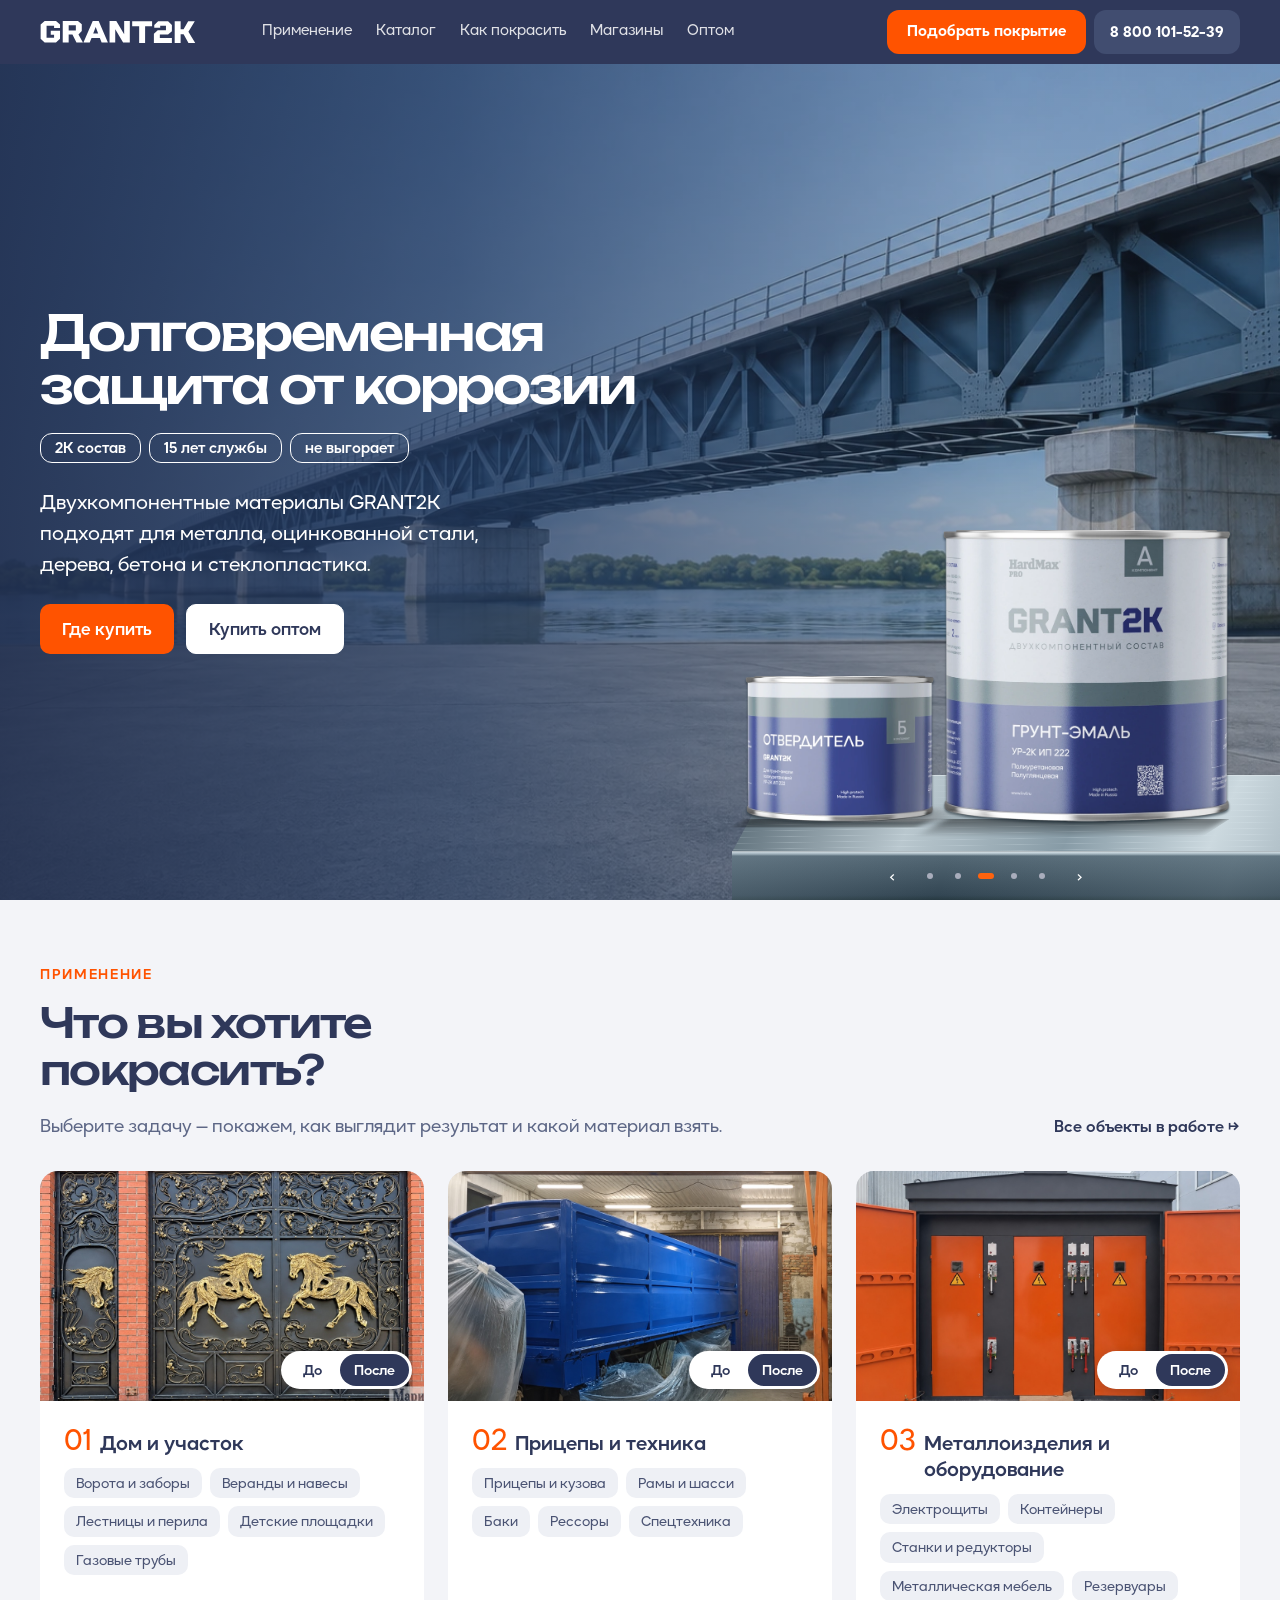
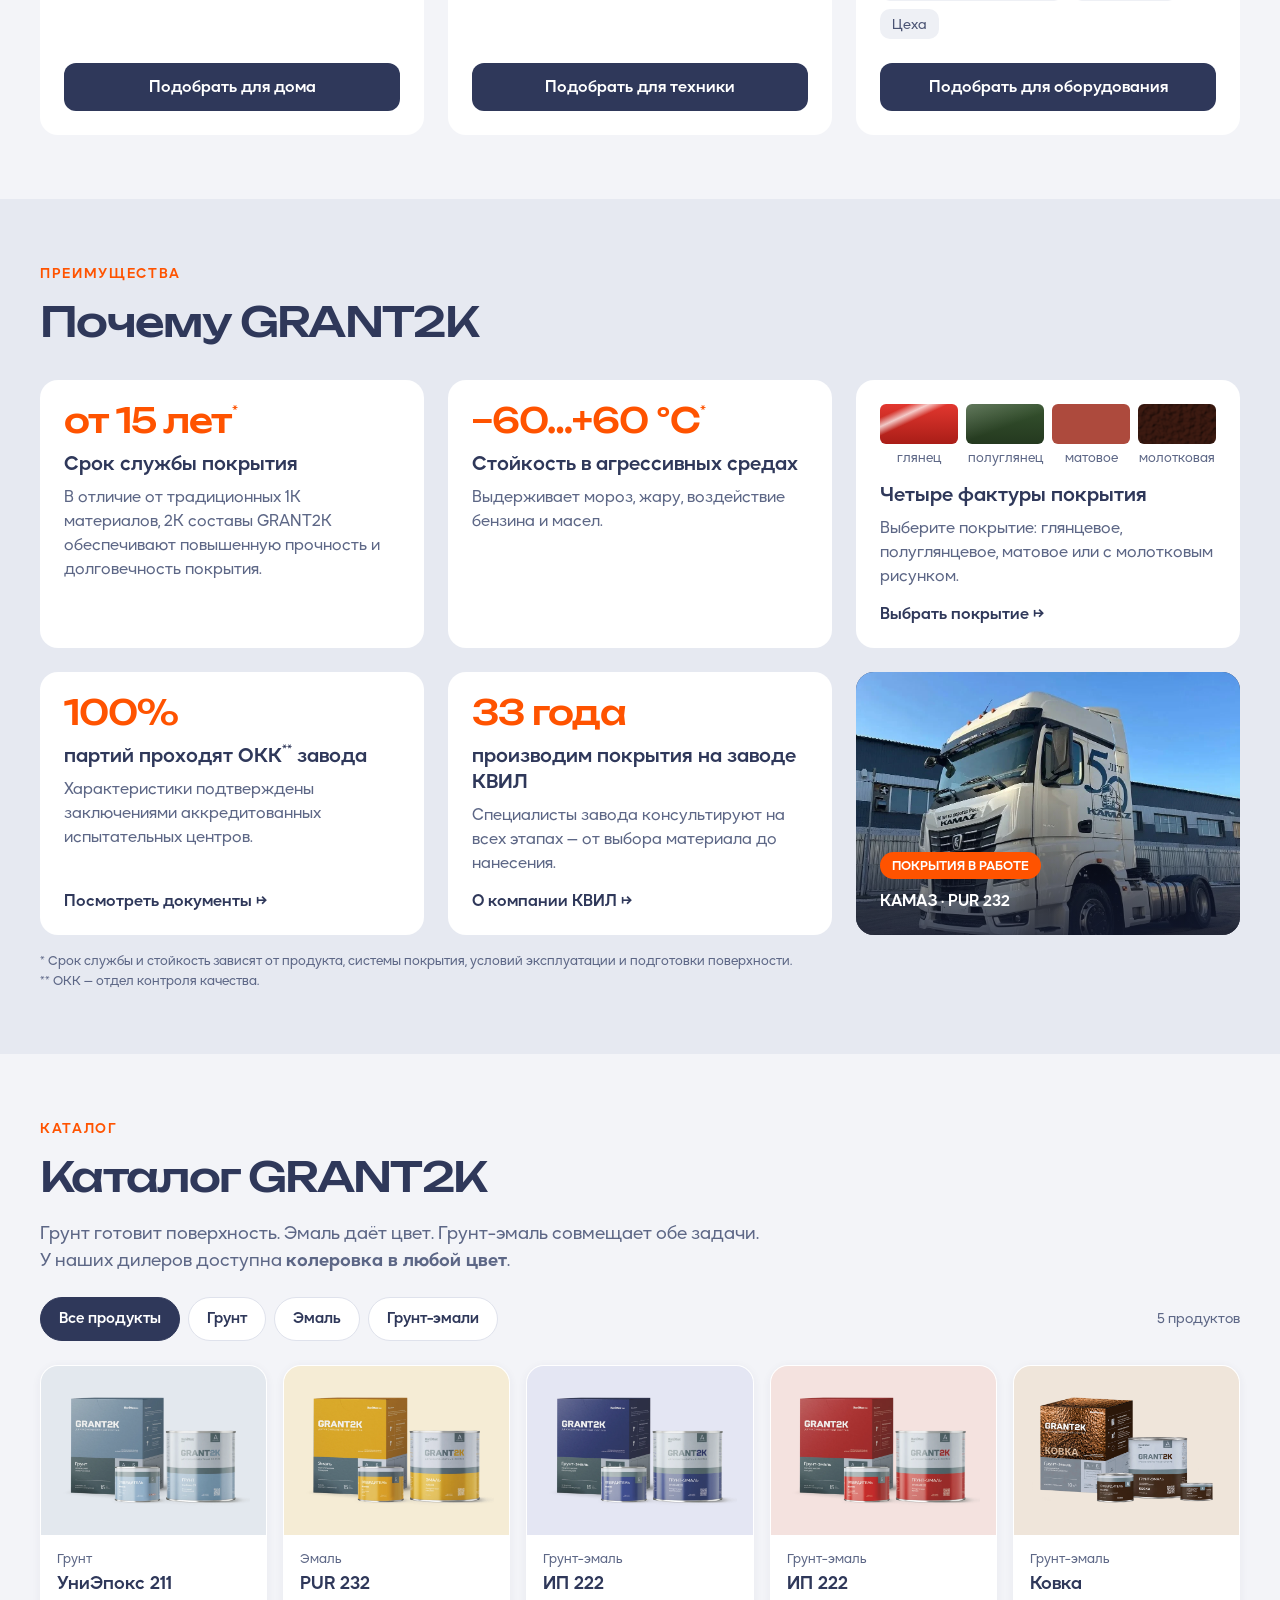
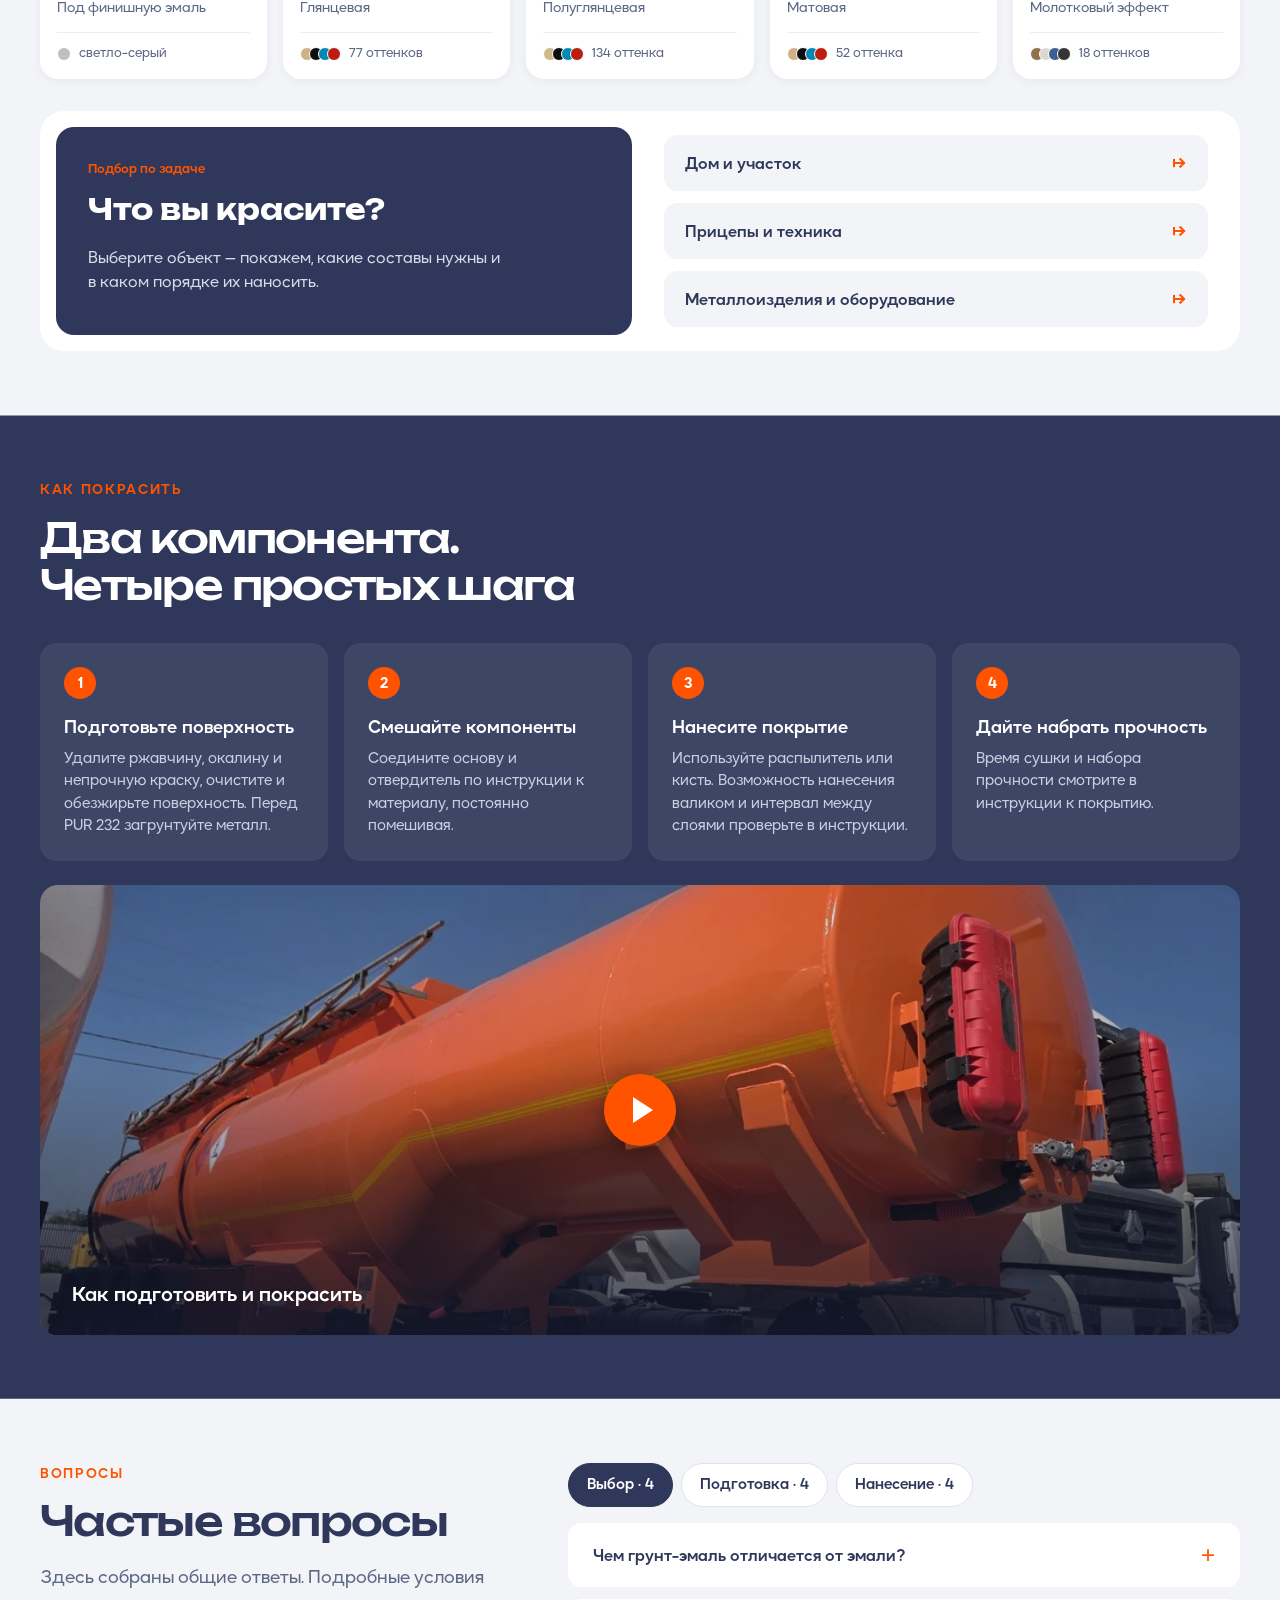
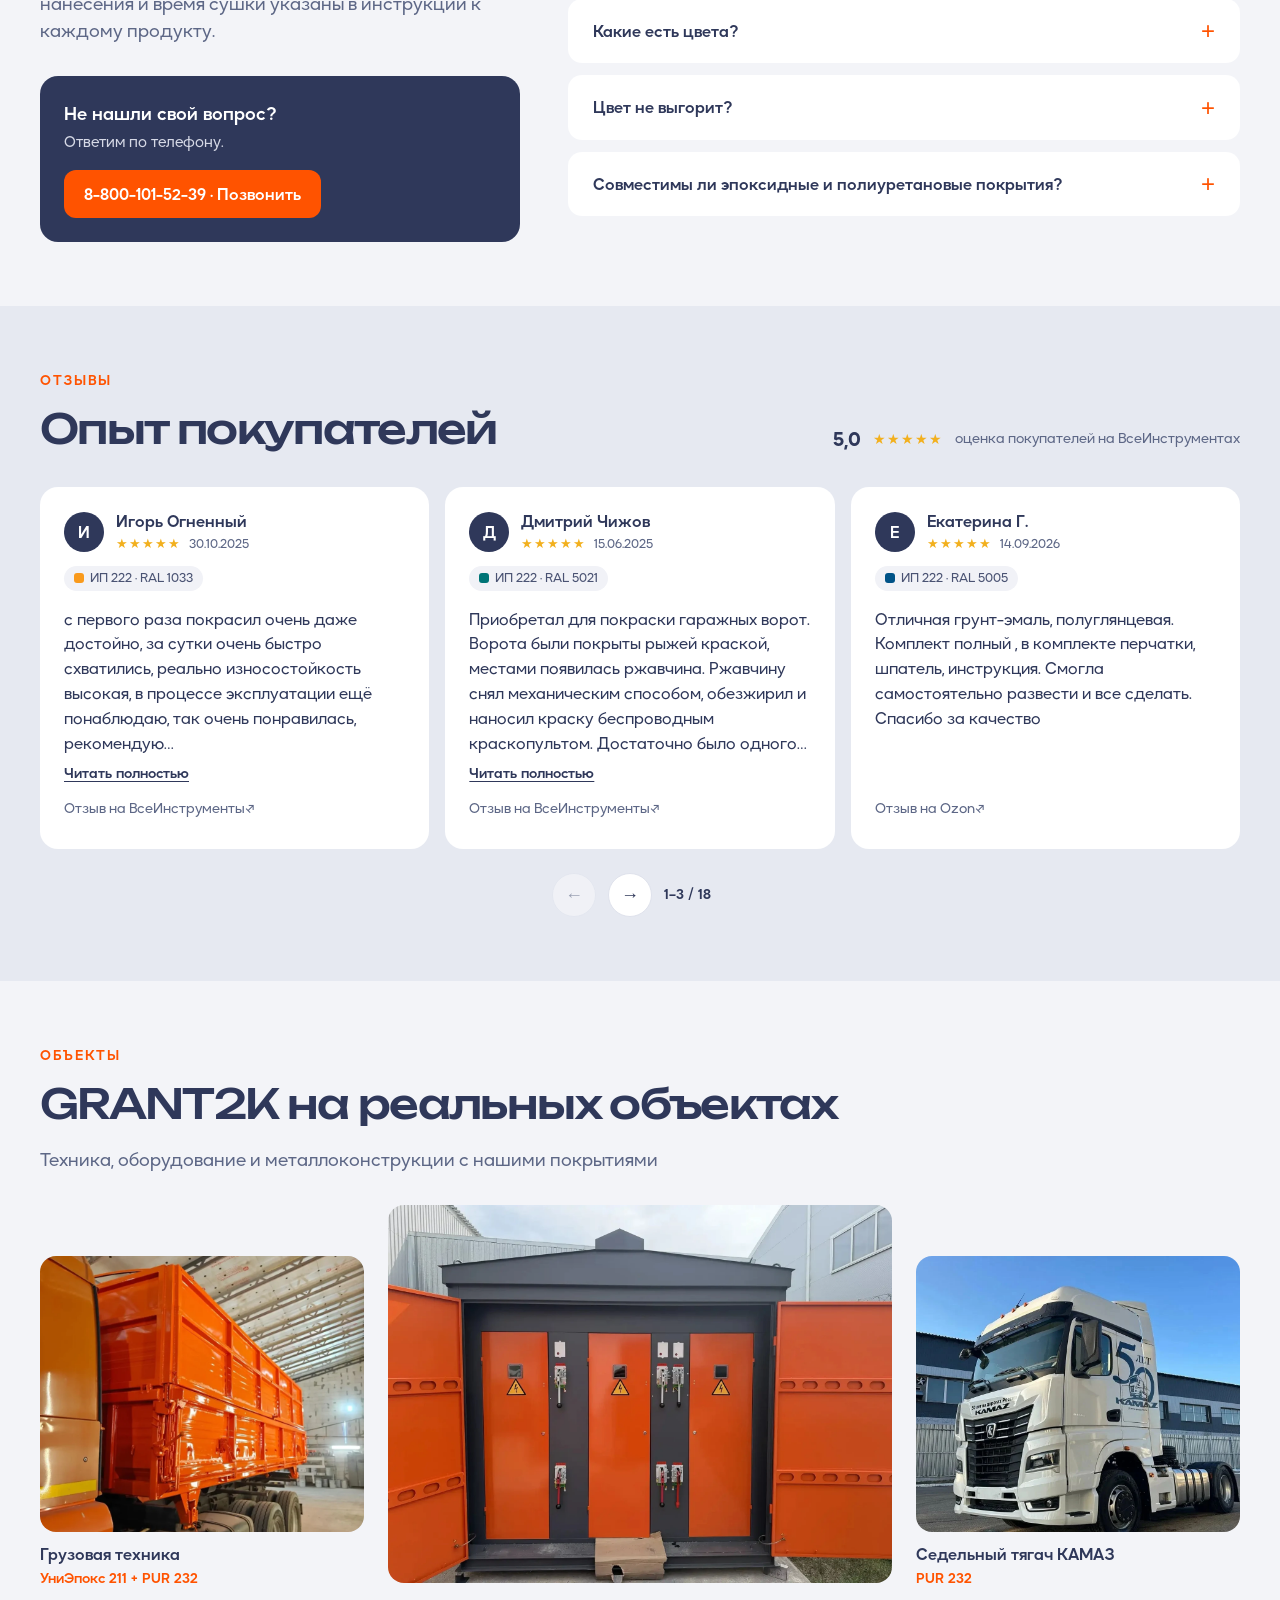
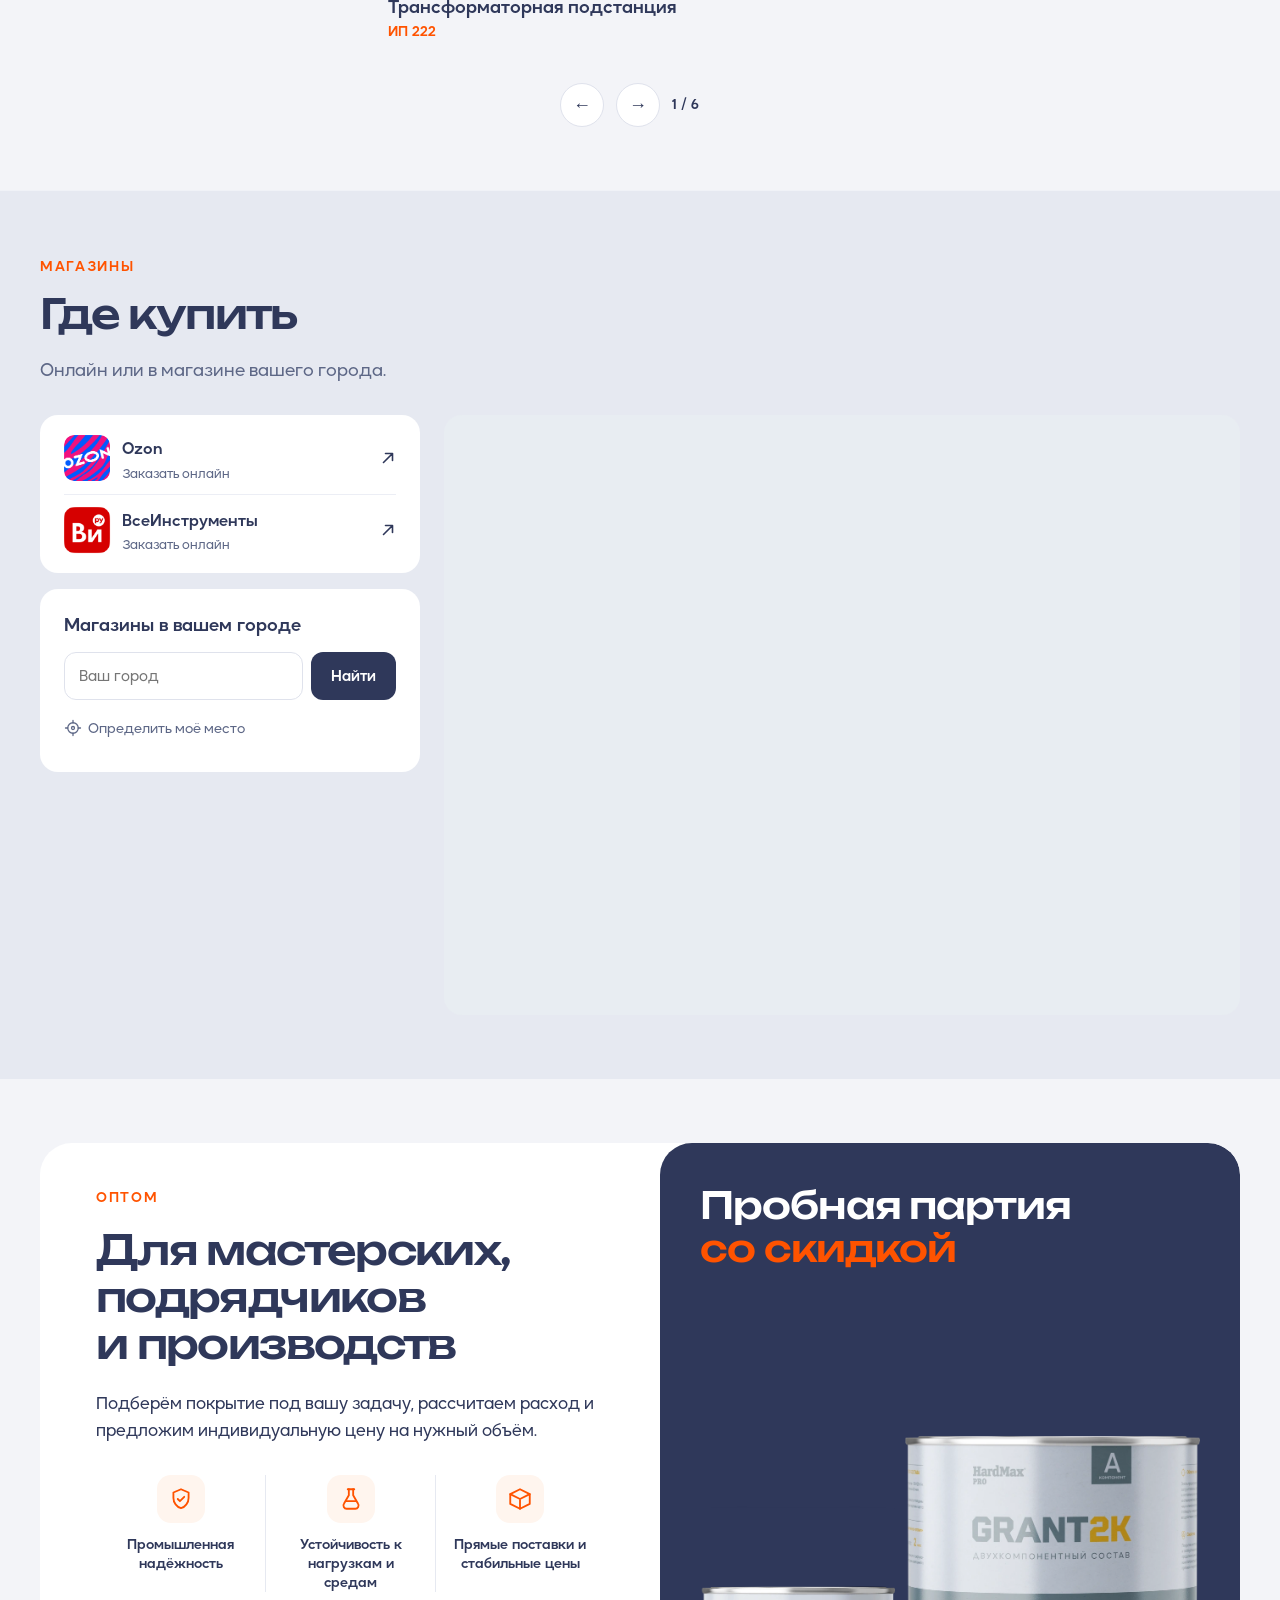
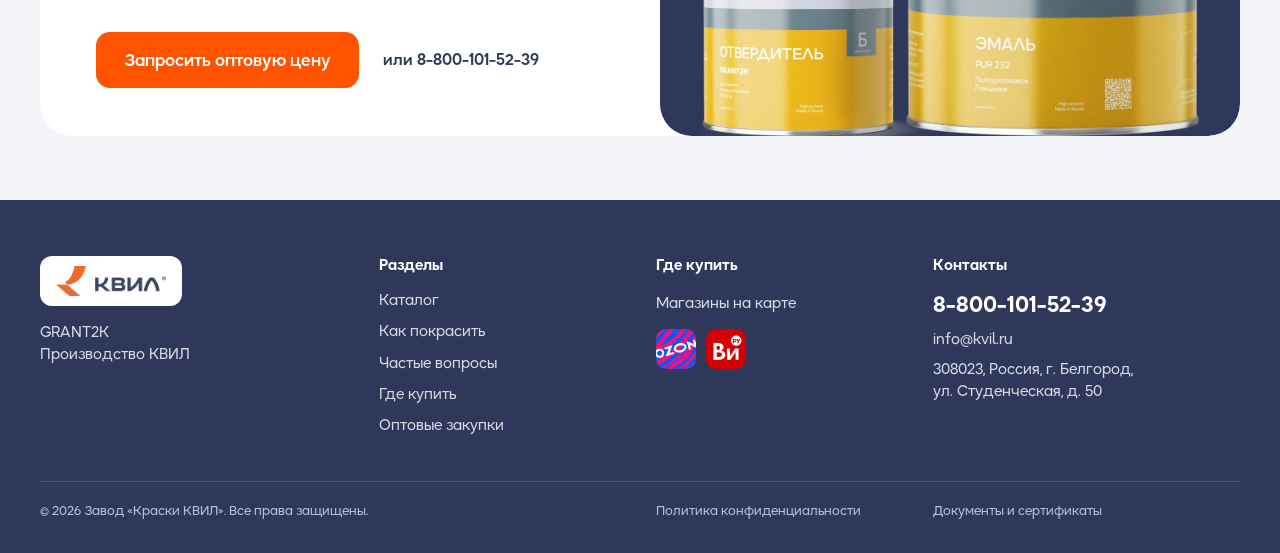
==== index.html @ c83f6b2c "Добавить резервуары и цеха в примеры применения" ====
<!doctype html><html lang="ru"><head><meta charset="utf-8"><meta name="viewport" content="width=device-width,initial-scale=1"><meta name="description" content="Двухкомпонентные грунты, эмали и грунт-эмали для дома, техники, оборудования и металлоконструкций. Подберите покрытие для своей задачи и найдите магазин рядом.">
<link rel="canonical" href="https://katjakovv.github.io/grant2k-demo/">
<link rel="icon" href="favicon.svg" type="image/svg+xml">
<link rel="icon" href="assets/favicon-32.png" sizes="32x32" type="image/png">
<link rel="apple-touch-icon" href="assets/apple-touch-icon.png">
<meta name="theme-color" content="#2f385a">
<meta property="og:type" content="website">
<meta property="og:site_name" content="GRANT2K">
<meta property="og:locale" content="ru_RU">
<meta property="og:url" content="https://katjakovv.github.io/grant2k-demo/">
<meta property="og:title" content="GRANT2K — долговременная защита от коррозии">
<meta property="og:description" content="Двухкомпонентные грунты, эмали и грунт-эмали для дома, техники, оборудования и металлоконструкций. Подберите покрытие для своей задачи и найдите магазин рядом.">
<meta property="og:image" content="https://katjakovv.github.io/grant2k-demo/assets/og-image.jpg">
<meta property="og:image:width" content="1200">
<meta property="og:image:height" content="630">
<meta property="og:image:alt" content="Банки GRANT2K на фоне моста и надпись «Долговременная защита от коррозии»">
<meta name="twitter:card" content="summary_large_image">
<script type="application/ld+json">[{"@context": "https://schema.org", "@type": "WebSite", "name": "GRANT2K", "url": "https://katjakovv.github.io/grant2k-demo/", "inLanguage": "ru"}, {"@context": "https://schema.org", "@type": "Organization", "name": "КВИЛ", "url": "https://www.kvil.ru/", "email": "info@kvil.ru", "telephone": "+7 800 101-52-39", "brand": {"@type": "Brand", "name": "GRANT2K", "logo": "https://katjakovv.github.io/grant2k-demo/assets/grant2k-logo.svg"}}]</script><title>GRANT2K — долговременная защита от коррозии</title><style>
@font-face{font-family:Okta;src:url(assets/OktaNeue-Regular.otf)}@font-face{font-family:Okta;src:url(assets/OktaNeue-SemiBold.otf);font-weight:600}@font-face{font-family:Okta;src:url(assets/OktaNeue-Bold.otf);font-weight:700}@font-face{font-family:Unbounded;src:url(assets/Unbounded-Medium.ttf);font-weight:500}@font-face{font-family:Unbounded;src:url(assets/Unbounded-Bold.ttf);font-weight:700}
:root{--ink:#2f385a;--orange:#ff5300;--paper:#f5f5f7;--muted:#626b80;--line:#d9dce6;--white:#fff;--soft:#e8ebf0;--on-dark-surface:#414d70;--radius:18px}*{box-sizing:border-box}html{scroll-behavior:smooth}body{margin:0;background:var(--paper);color:var(--ink);font:17px/1.55 Okta,Arial,sans-serif;font-synthesis:none}button,input,select,textarea{font:inherit}button,a,input,select,summary{touch-action:manipulation}button,a{ -webkit-tap-highlight-color:transparent}button{cursor:pointer}button:disabled{cursor:default}a{color:inherit;text-underline-offset:4px}img{max-width:100%;display:block}button{color:inherit}h1,h2,h3,p{margin:0}h1,h2{font-family:Unbounded,Arial,sans-serif;font-weight:500;line-height:1.2;letter-spacing:-.04em}h1{font-size:clamp(44px,5.6vw,80px)}h2{font-size:clamp(27px,2.7vw,40px)}h3{font-size:22px;line-height:1.25;font-weight:600}p+p{margin-top:14px}a,button{transition:background .2s,color .2s,transform .2s}button:hover,.btn:hover,.nav-call:hover{transform:translateY(-2px)}:focus-visible{outline:3px solid var(--orange);outline-offset:5px}button:active,.btn:active{transform:translateY(1px)}[hidden]{display:none!important}.wrap{--page-gutter:40px;max-width:1320px;margin:auto;padding-inline:var(--page-gutter)}.section{padding-block:85px}.section-head{display:flex;align-items:end;justify-content:space-between;gap:40px;margin-bottom:38px}.section-head p{max-width:430px}.btn{display:inline-flex;gap:16px;align-items:center;justify-content:center;min-height:50px;padding:13px 22px;background:var(--orange);color:white;border:0;border-radius:10px;text-decoration:none;font-weight:600;line-height:1.3}.btn:hover{background:var(--orange)}.btn.secondary{background:var(--ink);color:white}.btn.light{background:var(--white);color:var(--ink)}.btn.ghost{background:var(--soft);color:var(--ink)}.actions{display:flex;flex-wrap:wrap;gap:12px;margin-top:26px}.text-link{border:0;background:none;padding:8px 0;text-decoration:underline;text-underline-offset:6px;font-weight:600}.note{color:var(--muted)}.note{font-size:14px;line-height:1.5}.demo{font-size:14px;background:var(--soft);color:var(--ink);padding:6px 10px;display:inline-block;border-radius:6px}.header{position:sticky;top:0;z-index:20;background:var(--ink);color:white}.nav-inner{height:80px;display:flex;align-items:center;gap:28px}.wordmark{font-weight:600;font-size:25px;letter-spacing:-1px;text-decoration:none;white-space:nowrap}.wordmark span{color:var(--orange)}nav{display:flex;gap:24px;margin-left:auto;font-size:15px}nav a{text-decoration:none}nav a:hover{color:var(--orange)}.nav-quiz{background:var(--on-dark-surface);color:white;font-size:15px;min-height:42px;padding:11px 16px}.menu-toggle{display:none;margin-left:auto;border:0;background:var(--on-dark-surface);color:white;border-radius:8px;padding:10px 14px}.hero{background:linear-gradient(105deg,#e3e7ed,#f0e9ed);overflow:hidden}.hero-grid{display:grid;grid-template-columns:1.03fr 1fr;align-items:center}.hero-copy>p{max-width:510px;font-size:19px}.hero-product{position:relative;min-width:0;text-align:center}.hero-stage{display:grid;place-items:center}.hero-crop{position:relative;width:min(100%,630px);max-height:100%;aspect-ratio:2.1;overflow:hidden}.hero-product .hero-crop img{position:absolute;max-width:none;object-fit:fill;transition:opacity .2s;mix-blend-mode:multiply}.hero-product .product-caption{font-weight:600;min-height:27px}.carousel-controls{display:flex;justify-content:center;align-items:center}.circle{border:0;width:44px;height:44px;border-radius:50%;background:white;font-size:22px}.dots{display:flex;gap:6px}.dot{width:32px;height:32px;border:0;background:transparent;position:relative}.dot:after{content:'';width:8px;height:8px;background:#a9adbc;border-radius:50%;position:absolute;top:12px;left:12px}.dot[aria-pressed=true]:after{background:var(--ink);width:20px;left:6px;border-radius:5px}.applications{display:grid;grid-template-columns:repeat(3,1fr);gap:32px}.application{display:flex;flex-direction:column;align-items:start;padding:28px;background:white;border-radius:var(--radius)}.application p{margin-top:18px}.application ul{padding-left:18px;margin:20px 0;flex:1}.application .text-link{margin-top:auto}.application.selected{background:#e0e5ef}.application h3{min-height:55px}.benefits{background:#e8ebf0}.benefit{padding:28px;background:white;border-radius:var(--radius);min-height:250px}.benefit p{margin-top:18px}.benefit .note{margin-top:10px}.benefit.pick{background:var(--ink);color:white}.pick .btn{margin-top:24px}.filters{display:flex;gap:10px;flex-wrap:wrap;margin-bottom:28px}.filter{border:0;padding:12px 20px;border-radius:8px;background:#e6e9ef;font-weight:600}.filter[aria-pressed=true]{background:var(--ink);color:white}.catalog-grid{display:grid;grid-template-columns:repeat(3,minmax(0,1fr));gap:20px}.product-card{padding:26px;background:white;border:0;border-radius:var(--radius);text-align:left;display:flex;flex-direction:column;align-items:stretch;position:relative}.product-card[aria-expanded=true]{background:#e1e6ef;box-shadow:inset 0 -4px var(--orange)}.product-card img{height:215px;width:100%;object-fit:contain;margin-bottom:22px}.product-card h3{margin-top:7px}.product-card .kind{font-size:15px;min-height:24px}
.product-card .note{margin-top:8px}.product-detail{grid-column:1/-1;background:white;padding:35px;border-radius:var(--radius)}.specs{display:grid;grid-template-columns:1fr 1fr;gap:18px;margin:24px 0}.specs dt{font-size:14px;color:var(--muted)}.specs dd{margin:4px 0 0;font-weight:600}.how{background:var(--ink);color:white}.steps{padding:0;list-style:none;counter-reset:step;display:grid;gap:24px;margin:32px 0 0}.steps li{padding-left:58px;position:relative;counter-increment:step}.steps li:before{content:counter(step);position:absolute;left:0;top:0;background:var(--on-dark-surface);color:white;width:36px;height:36px;display:grid;place-items:center;border-radius:50%;font-weight:600}.steps p{margin-top:6px;color:#e0e3ec;font-size:16px}.review-list{display:grid;gap:16px;margin-top:32px}.review{padding:26px;background:white;border-radius:var(--radius)}.review blockquote{margin:18px 0;font-size:18px}.review a{font-size:14px}.objects{display:grid;grid-template-columns:repeat(2,minmax(0,1fr));gap:24px 16px;margin-top:32px}.object{margin:0}.object button{display:block;width:100%;padding:0;border:0;background:none;border-radius:12px;overflow:hidden}.object img{width:100%;height:auto;aspect-ratio:4/3;object-fit:cover}.object figcaption{font-size:14px;margin-top:8px}.buy{background:var(--soft)}.marketplaces{display:grid;grid-template-columns:1fr 1fr;gap:20px;margin:30px 0 55px}.marketplace{display:flex;align-items:center;border:0;padding:25px 30px;background:white;border-radius:12px;text-align:left;gap:20px}.marketplace strong{font-family:Unbounded,sans-serif;font-weight:500}.marketplace span{display:block;font-size:14px;margin-top:8px}.footer{background:var(--ink);color:white;padding:38px 0}
.footer a{color:inherit}
.footer img{filter:brightness(0) invert(1)}
.footer .btn.ghost{background:var(--on-dark-surface);color:white}
.footer :focus-visible{outline:2px solid white;outline-offset:4px}.footer img{width:130px}.footer .note{margin-top:26px}dialog{border:0;border-radius:22px;padding:0;width:min(680px,calc(100% - 32px));max-height:90dvh;color:var(--ink);background:white;box-shadow:0 20px 90px #18203945}dialog::backdrop{background:#172038a6}body:has(dialog[open]){overflow:hidden}.modal-head{display:flex;justify-content:space-between;align-items:center;padding:20px 26px;background:var(--paper);gap:15px}.modal-head>span{font-size:15px}.modal-close{border:0;border-radius:50%;width:42px;height:42px;background:var(--soft);font-size:26px}.modal-body{padding:30px}.modal-body h2, #wh-form h2{font-size:28px}.modal-body>p{margin-top:18px}.quiz-options{display:grid;gap:12px;margin-top:28px}.quiz-option{text-align:left;padding:18px 20px;background:var(--soft);border:0;border-radius:10px;display:flex;justify-content:space-between;gap:15px;align-items:center;min-height:60px;font-weight:600}.quiz-option:hover{background:#dce2ec}.lightbox{width:min(1050px,calc(100% - 30px))}.lightbox img{margin:auto;max-height:72dvh;object-fit:contain}.form{display:grid;gap:16px;margin-top:22px}.form label{display:grid;gap:6px}.form input,.form textarea{width:100%;border:1px solid var(--line);border-radius:8px;padding:12px;color:var(--ink);background:white}.form textarea{min-height:90px;resize:vertical}.message{background:var(--soft);padding:18px;border-radius:10px;margin-top:20px}.reveal{animation:appear .55s both}@keyframes appear{from{opacity:.1;transform:translateY(16px)}to{opacity:1;transform:translateY(0)}}.skip{position:fixed;left:10px;top:-100px;z-index:100;background:white;padding:12px}.skip:focus{top:10px}noscript{display:block;padding:24px;background:white}
@media(min-width:1450px){.hero-grid{min-height:500px}.hero-stage{height:410px}}
@media(max-width:1000px){.benefit-grid,.catalog-grid{grid-template-columns:repeat(2,minmax(0,1fr))}.footer-row>a[href^="tel:"]{white-space:nowrap}.wrap{--page-gutter:28px}nav{gap:14px;font-size:14px}.nav-inner{gap:18px}.nav-quiz{display:none}.hero-grid{gap:15px}.hero-stage{height:290px}.hero-copy>p{font-size:17px}.applications{gap:16px}.application{padding:22px}.benefit-grid{gap:16px}.benefit{padding:23px}.reviews-objects{gap:30px}.industry-strip{grid-template-columns:100px 1fr}.industry-strip img{width:100px}.industry-strip .btn{grid-column:2}.manufacturer a{font-size:21px}.product-card img{height:170px}}
@media(max-width:700px){.wrap{--page-gutter:20px}.section{padding-block:55px}.section-head{display:block;margin-bottom:28px}.section-head p{margin-top:18px}.nav-inner{height:68px}.wordmark{font-size:23px}.menu-toggle{display:block}nav{display:none;position:absolute;top:68px;left:0;right:0;background:white;padding:18px 20px;flex-direction:column;font-size:18px;gap:4px;box-shadow:0 20px 30px #2f385a18}nav.open{display:flex}nav a{padding:12px}.hero{padding-top:36px}.hero-grid{grid-template-columns:1fr;gap:22px;min-height:0}.hero h1{font-size:44px}.hero-copy>p{font-size:17px;max-width:100%}.hero .actions{gap:8px}.hero .actions .btn{padding-inline:17px;flex:1}.hero-stage{height:260px}.hero-bottom{gap:20px;flex-wrap:wrap;padding:24px 0;margin-top:20px}.hero-fact strong{font-size:24px}.hero-bottom .tagline{margin:0;text-align:left;max-width:none;font-size:15px;flex-basis:100%}.applications,.benefit-grid,.catalog-grid,.how-grid,.faq-grid,.reviews-objects,.marketplaces,.dealer-grid{grid-template-columns:1fr}.application h3{min-height:0}.application ul{margin:16px 0}.application{padding:26px}.industry-strip{grid-template-columns:80px 1fr;gap:15px;padding:18px}.industry-strip img{width:80px;height:100%}.industry-strip h3{font-size:19px}.industry-strip p{font-size:15px}.industry-strip .btn{grid-column:1/-1}.benefit{min-height:0;padding:28px}.benefit .big{font-size:34px}.benefit.pick h3{font-size:24px}.product-card img{height:230px}.product-detail{padding:23px}.detail-grid{grid-template-columns:1fr;gap:20px}.detail-top{align-items:start}.detail-top h3{max-width:220px}.detail-image{height:220px}.detail-top .close-inline{font-size:14px;padding:8px}.specs{gap:16px}.filters{gap:8px}.filter{padding:11px 14px}.how-grid{gap:30px}.video-slot{min-height:240px}.contact-strip,.manufacturer,.footer-row{align-items:start;flex-direction:column}.contact-strip .btn{width:100%}.reviews-objects{gap:50px}.marketplaces{gap:12px;margin-bottom:40px}.marketplace{min-width:0;padding:20px;gap:12px}.marketplace strong{font-size:clamp(18px,5.4vw,24px)}.dealer-head{align-items:stretch;flex-direction:column}.dealer-head select{width:100%}.map-demo{min-height:260px}.manufacturer a{font-size:22px}.modal-body{padding:24px}.modal-body h2, #wh-form h2{font-size:25px}.modal-head{padding:14px 20px}.quiz-nav{flex-wrap:wrap}.comparison{height:240px}.compare-panel{padding:18px}.compare-title h3{font-size:19px}.draft-line{font-size:13px}.footer-row{gap:25px}.objects{grid-template-columns:1fr}.object img{height:auto}}
@media(prefers-reduced-motion:reduce){html{scroll-behavior:auto}*,*:before,*:after{animation:none!important;transition:none!important}}

#quiz.has-result{width:min(860px,calc(100% - 32px))}.result-system{display:grid;grid-template-columns:repeat(2,minmax(0,1fr));gap:20px;margin:26px 0}.result-system.single{grid-template-columns:1fr}.result-stage{min-width:0}.result-stage>h3{margin-bottom:14px;font-size:20px}.result-choice-note{margin:0 0 14px;font-weight:600}.result-options{display:grid;gap:14px}.result-system.single .result-options.alternatives{grid-template-columns:repeat(2,minmax(0,1fr))}.result-product{background:var(--paper);padding:20px;border-radius:14px;min-width:0}.result-product>img{width:100%;height:150px;object-fit:contain;margin-bottom:15px}.result-product h3{font-size:20px}.result-product .note{margin-top:8px}.result-product .actions{margin-top:18px;gap:10px}.result-product .btn{width:100%;font-size:15px;min-height:46px;padding:12px}.result-product .text-link{font-size:15px}.result-or{font-size:15px;font-weight:600;display:block;margin-bottom:12px;color:var(--ink)}
@media(max-width:600px){.result-system,.result-system.single .result-options.alternatives{grid-template-columns:1fr}.result-product>img{height:165px}.result-stage>h3{font-size:20px}}
.wordmark img{display:block;width:164px;height:auto}@media(max-width:600px){.wordmark img{width:144px}}



.hero-stage{height:auto;min-height:0;padding:28px 0 32px}.hero-crop{width:min(100%,630px)}@media(max-width:900px){.hero-stage{padding:28px 0 24px}.hero-crop{width:min(88%,500px)}}@media(max-width:480px){.hero-crop{width:100%;max-width:350px}}

.hero h1{font-size:clamp(32px,4.3vw,62px);overflow-wrap:normal}.back-top{position:fixed;right:max(20px,env(safe-area-inset-right));bottom:max(20px,env(safe-area-inset-bottom));z-index:35;display:grid;place-items:center;width:44px;height:44px;min-height:44px;padding:0;border:1px solid #fff;border-radius:50%;background:#30395b;color:#fff;font:inherit;font-weight:600;box-shadow:0 4px 18px #0002;cursor:pointer}.back-top>svg{position:absolute;inset:0;margin:auto;display:block}
.back-top[hidden]{display:none}.back-top:hover{background:#202940}.back-top:focus-visible{outline:3px solid var(--orange);outline-offset:3px}@media(max-width:480px){.back-top{right:16px;bottom:16px}.hero h1{font-size:32px}}

/* Hero proof badges and centred blue statement band */
.hero{padding-bottom:0}@media(max-width:700px){.hero-bottom{gap:12px;margin-top:28px}.hero-fact{flex-direction:column;gap:8px;padding:20px 10px;text-align:center}.hero-fact strong{font-size:clamp(20px,5.8vw,27px)}.hero-fact span{font-size:14px}.hero-bottom .tagline{margin-top:8px;padding:24px 16px}}

@media(max-width:700px){.hero-tagline{margin-top:20px;padding:24px 16px}}

/* Compact first-screen composition */
.hero{padding-top:36px}.hero-grid{min-height:0;gap:32px}.hero h1{font-size:clamp(32px,3.25vw,50px);line-height:1.16;letter-spacing:-.035em}.hero h1 span{display:block}.hero-stage{padding-top:12px;padding-bottom:22px}.carousel-controls{gap:8px;margin-top:8px}.carousel-controls .circle{width:36px;height:36px;font-size:20px}@media(max-width:700px){.hero{padding-top:26px}.hero-grid{gap:18px}.hero h1{font-size:clamp(28px,5.8vw,38px)}.hero-stage{padding-top:12px;padding-bottom:18px}.hero-bottom{margin-top:24px;gap:12px}.hero-fact{padding:16px 10px;gap:6px}.hero-fact strong{font-size:clamp(20px,5.8vw,26px)}.hero-fact span{font-size:14px}.carousel-controls .circle{width:44px;height:44px}.hero-tagline{padding:18px 16px;margin-top:20px;font-size:18px}}
/* Inline benefit pills */
.hero-copy{min-width:0}



.hero-copy>p{margin-top:26px}
@media(max-width:480px){.hero-copy .hero-bottom{gap:8px;margin-top:20px}.hero-copy .hero-fact{padding:8px 12px}.hero-copy .hero-fact strong,.hero-copy .hero-fact span{font-size:14px}}
/* Subtle carousel controls */
.hero-product .carousel-controls{gap:2px;margin-top:8px}
.hero-product .carousel-controls .circle{width:44px;height:44px;flex-shrink:0;background:transparent;color:#7c8499;font-size:20px}
.hero-product .carousel-controls .circle:hover{background:transparent;color:var(--ink);transform:none}
.hero-product .dots{gap:0}
.hero-product .dot{width:28px;height:44px}
.hero-product .dot:after{width:6px;height:6px;top:19px;left:11px}
.hero-product .dot[aria-pressed=true]:after{width:16px;left:6px}
/* Desktop viewport-height first screen */
@media(min-width:1001px){

.hero>.wrap{width:100%;margin:0 auto;flex:1;display:flex;align-items:center;padding-top:40px;padding-bottom:40px}
.hero .hero-grid{width:100%;min-height:0;grid-template-columns:1fr 1.15fr;gap:40px}
.hero .hero-crop{width:100%;max-width:700px}
.hero>.hero-tagline{flex-shrink:0;margin-top:0}
}
/* Application section reference styling */
main .section-eyebrow{color:var(--orange);font-size:14px;font-weight:600;letter-spacing:.12em;text-transform:uppercase;margin:0 0 18px}
:is(#applications>.section-head, .landing-heading){display:block}
:is(#applications>.section-head, .landing-heading) h2{font-size:clamp(26px,2.5vw,38px)}
:is(#applications>.section-head, .landing-heading) h2:after{content:"";display:block;width:64px;height:2px;background:var(--orange)}
:is(#applications>.section-head, .landing-heading) p{max-width:800px;color:#5d6786;font-size:20px;line-height:1.55}
#applications .applications{counter-reset:application;grid-template-columns:repeat(3,minmax(0,1fr));gap:24px}
#applications .application{counter-increment:application;padding:30px;border:2px solid transparent;border-radius:18px;background:white;min-width:0}
#applications .application h3{display:flex;align-items:center;gap:12px;min-height:60px;line-height:1.4}
#applications .application h3:before{content:counter(application,decimal-leading-zero);color:var(--orange);font:400 34px/1 Okta,Arial,sans-serif;flex-shrink:0}
#applications .application p{color:#5d6786;font-size:16px;line-height:1.55;margin-top:24px}
#applications .application ul{padding:0;list-style:none;margin:20px 0 24px;font-size:16px}
#applications .application li{position:relative;padding-left:14px;margin-bottom:10px}
#applications .application li:before{content:"–";position:absolute;left:0}
#applications .application .text-link{border:1.5px solid #b1b8ce;border-radius:12px;max-width:100%;text-align:center;text-decoration:none;background:transparent}
#applications .application .text-link:hover{border-color:var(--ink);transform:none}
#applications .application.selected{border-color:var(--orange)}
#applications .application .text-link[aria-expanded=true]{border-color:var(--ink);color:white}
@media(max-width:1100px) and (min-width:701px){#applications .application{padding:20px}#applications .application h3{font-size:18px;gap:8px}#applications .application h3:before{font-size:28px}}
@media(max-width:700px){#applications .applications{grid-template-columns:1fr;gap:18px}#applications .application{padding:24px}:is(#applications>.section-head, .landing-heading) p{font-size:17px}#applications .application h3{min-height:0}:is(#applications>.section-head, .landing-heading){margin-bottom:28px}}
/* Shared visual rhythm for hero and applications */
.hero h1,#applications h2,#applications h3{color:var(--ink)}
:is(#applications>.section-head, .landing-heading) h2{text-transform:none;font-size:clamp(27px,2.7vw,40px);line-height:1.2;letter-spacing:-.04em}
.hero-copy>p,:is(#applications>.section-head, .landing-heading) p{line-height:1.55;color:var(--ink)}
:is(#applications>.section-head, .landing-heading) p{margin-top:20px}
#applications .application p{color:var(--muted)}
.hero .actions .btn,#applications .application .text-link{border-radius:10px;font-weight:600}
#applications .application .text-link{font-size:16px;line-height:1.3;padding:12px 20px;min-height:48px}
:is(#applications>.section-head, .landing-heading){margin-bottom:36px}
main .section-eyebrow{margin-bottom:20px}
:is(#applications>.section-head, .landing-heading) h2:after{margin-top:20px}
@media(max-width:1000px){.hero-copy>p,:is(#applications>.section-head, .landing-heading) p{font-size:17px}}
@media(max-width:700px){:is(#applications>.section-head, .landing-heading){margin-bottom:28px}}
/* Comparison inside the selected application card */

#applications .application.selected{background:white}
#applications .application .text-link[aria-expanded=true]{background:transparent;border-color:var(--ink);color:var(--ink)}














@media(max-width:700px){#applications .comparison{border-radius:12px}#applications .compare-label{font-size:15px}#applications .compare-hint{font-size:14px}}


/* Larger hero packaging; keep the first-screen layout height unchanged. */
.hero .hero-crop{transform:translateY(-8px) scale(1.2);transform-origin:30% center}
@media(max-width:1000px){.hero .hero-crop{transform:scale(1.1);transform-origin:center}}

/* Equal transparent canvases for every hero slide. */
.hero .hero-crop{aspect-ratio:2.1}
.hero .hero-crop[data-product] img{width:100%;height:130%;left:0;top:-15%;object-fit:contain;mix-blend-mode:normal}

/* Give the product photo breathing room beside or below the introduction. */
@media (min-width:701px) and (min-height:501px) {
  #main .hero .hero-grid { column-gap:clamp(48px,5vw,80px) }
}
@media (max-width:539px), (max-width:700px) and (min-height:501px) {
  #main .hero .hero-product { margin-block-start:clamp(8px,calc(5vh - 24px),18px) }
  #main .hero .hero-meta { padding-top:clamp(9px,calc(3vh - 8px),16px) }
}
@media (max-width:380px) and (max-height:620px) {
  #main .hero .hero-crop { width:min(100%,24vh) }
}

/* Center the packaging itself against the copy; controls sit below it. */
@media(min-width:1001px){
.hero .hero-product{align-self:stretch;display:grid;grid-template-rows:1fr auto 1fr;min-width:0}
.hero .hero-stage{grid-row:2;padding:0}
.hero .hero-meta{grid-row:3;align-self:start;height:0;min-height:0;padding-top:clamp(30px,2.8vw,40px)}
.hero .hero-crop{transform:none}
}
@media(max-width:1000px){.hero .hero-stage{padding-top:20px;padding-bottom:20px}.hero .hero-meta{padding-top:0}}
.purchase-links{align-items:center;flex-wrap:wrap;gap:8px;margin-top:16px}
.market-icon{position:relative;display:inline-grid;place-items:center;width:44px;height:44px;border-radius:6px}
.market-icon img,.marketplace img{width:1.7em;height:1.7em;object-fit:contain;flex:none}
.market-icon img[src*="market-vi."],.marketplace img[src*="market-vi."]{transform:scale(1.3333)}
.marketplace strong{display:inline-flex;gap:.5em;align-items:center}
.purchase-links .market-icon+.market-icon{margin-left:-8px}
.market-icon span{display:none;position:absolute;bottom:100%;left:50%;transform:translateX(-50%);padding:4px 8px;background:var(--ink);color:white;border-radius:5px;font:13px/1.4 Arial,sans-serif;white-space:nowrap;z-index:2}
.market-icon:focus-visible span,.market-icon:hover span{display:block}
.marketplace{justify-content:flex-start;text-decoration:none}
</style><style>#benefits{
  --section-space:clamp(48px,6vw,85px);
  --heading-gap:clamp(26px,3vw,36px);
  --card-gap:clamp(16px,2vw,24px);
  --card-inset:clamp(20px,2.3vw,30px);
  --card-heading:600 clamp(20px,1.55vw,22px)/1.3 Okta,Arial,sans-serif;
  --button-radius:10px;
}
#benefits{padding-block:var(--section-space);background:var(--soft)}
#benefits .section-head{display:block;margin-bottom:var(--heading-gap)}
#benefits .section-head h2{font:500 clamp(27px,2.7vw,40px)/1.2 Unbounded,Arial,sans-serif;letter-spacing:-.04em}
#benefits .section-head h2::after{content:"";display:block;width:64px;height:2px;margin-top:20px;background:var(--orange)}

#benefits .benefit{padding:var(--card-inset);border-radius:var(--radius)}
#benefits .benefit h3{font:var(--card-heading);letter-spacing:normal}
#benefits .btn{border-radius:var(--button-radius);font-weight:600}
#benefits .reveal{animation:none}
#benefits .benefit{display:flex;flex-direction:column;align-items:flex-start;gap:12px;min-width:0;min-height:auto}
#benefits .benefit h3{margin:0}


#benefits .benefit p{margin:0;font-size:16px;line-height:1.55;color:var(--muted)}
#benefits .pick p{color:white}
#benefits .benefit .text-link{
  display:inline-flex;align-items:center;justify-content:center;min-height:48px;
  max-width:100%;border:1.5px solid #b1b8ce;border-radius:var(--button-radius);
  padding:10px 18px;background:transparent;color:var(--ink);font:600 16px/1.3 Okta,Arial,sans-serif;text-decoration:none;text-align:center
}
#benefits .benefit .text-link,#benefits .pick .btn{margin-top:auto}
#benefits .benefit .text-link:hover{border-color:var(--ink);background:var(--paper);transform:none}
#benefits .pick .btn{background:var(--orange)}
#benefits .benefit-footnote{margin:16px 0 0;font-size:14px;line-height:1.45;color:#515b70}


#benefit-docs ul{display:grid;list-style:none;margin:18px 0 0;padding:0}
#benefit-docs li+li{border-top:1px solid var(--line)}
#benefit-docs li a{display:flex;align-items:center;min-height:48px;padding:8px 0}
@media(max-width:700px){
 #benefits .benefit{padding:20px;gap:8px}
 #benefits .benefit p{font-size:16px}
 #benefits .pick .btn{width:100%;margin-top:8px}
}

</style><style>
#benefits .benefit:nth-child(n+4) h3{
  font:500 1.25rem/1.2 Unbounded,Arial,sans-serif;
  letter-spacing:-.04em;
  font-size:1.25rem!important;
  font-weight:500!important;
  line-height:1.2!important;
  letter-spacing:-.04em!important;
}
#benefits .benefit:nth-child(n+4):not(.pick) h3{color:var(--orange)}
#benefits [data-design-id="g0112"]{letter-spacing:-1.2px}
@media(min-width:1101px){
  #benefits .benefit-grid{grid-auto-rows:1fr}
}
</style><style>

.product-detail,.specs>*,.product-card{min-width:0}
.product-detail .specs{display:grid;grid-template-columns:1fr 1fr;gap:12px 24px;padding:18px 20px;background:#f4f5f8;margin:22px 0}
.product-detail .specs>div:last-child{grid-column:1/-1;border-top:1px solid var(--line);padding-top:12px}
.product-detail .specs dt{font-size:14px;color:var(--muted)}
.product-detail .specs dd{margin:3px 0 0;line-height:1.35;font-weight:600}




















@media(max-width:640px){.doc-download{display:grid;grid-template-columns:auto 1fr;padding:14px;gap:6px 12px}.doc-format{grid-row:span 2}.doc-action{grid-column:2;margin:0;font-size:14px}}
















@media(max-width:640px){.tech-group summary{font-size:16px;padding:10px;gap:8px}.tech-action{font-size:12px;padding:6px 8px}.tech-group dl{padding:0 12px}.tech-group dt{font-weight:600}}
@media(max-width:640px){.product-detail .detail-grid{grid-template-columns:minmax(0,1fr)}.product-detail .specs{grid-template-columns:repeat(2,minmax(0,1fr));gap:10px;padding:14px}.tech-group dl>div{grid-template-columns:1fr;gap:2px}.product-detail .purchase-links{flex-wrap:wrap}}


/* KVIL product and dealer surfaces */
:root{
  --kvil-surface:#f2f2f7;
  --kvil-card-radius:16px;
  --kvil-card-shadow:0 2px 8px rgba(47,56,90,.07);
}
#applications,#catalog,#reviews{background:var(--paper)}
#objects {
  align-self:start;
  min-width:0;
  padding:clamp(16px,2.2vw,32px);
  background:var(--soft);
  border-radius:var(--radius);
}
#objects .object {
  background:var(--white);
  border-radius:12px;
}
#objects .object button { border-radius:12px 12px 0 0 }
#objects figcaption { margin:0; padding:10px 12px 12px }

#faq{background:var(--soft)}
.product-card,.product-detail{
  border-radius:var(--kvil-card-radius);background-color:white;box-shadow:var(--kvil-card-shadow);color:var(--ink)
}
.product-detail .specs{background:var(--kvil-surface);border-radius:12px}



.product-detail .note,.product-card .note,.product-detail .specs dt{color:var(--muted)}


.product-detail :is(summary,button,a,input):focus-visible{outline:2px solid var(--ink);outline-offset:3px}
@media(max-width:640px){.product-detail #tech-heading{font-size:19px}}



#catalog .product-card h3{font:600 clamp(14px,5.1cqi,20px)/1.25 Okta,Arial,sans-serif;letter-spacing:-.02em}









@media(max-width:480px){.product-detail .doc-download{grid-template-columns:minmax(0,1fr) auto;gap:4px 8px;padding:12px}.product-detail .doc-format{grid-column:1;justify-self:start;border:0;background:transparent;padding:0;font-size:11px}.product-detail .doc-name{grid-column:1;grid-row:2}.product-detail .doc-action{grid-column:2;grid-row:1/span 2;padding:8px 10px}}








@media(max-width:600px){.colour-actions{display:grid}}















































































@media(forced-colors:active){#dealer-request #request-city{appearance:auto;background-image:none}}












</style><style>
/* Инструкция по нанесению покрытия */
#how { padding-block:clamp(40px,4.4vw,64px); background:var(--ink); color:#fff }
#how h2::before{ content:none }
#how h2 { color:inherit; font-size:clamp(27px,3vw,36px); letter-spacing:-.01em; font-weight:500; line-height:1.15; margin:0 }
#how .steps h3 { color:inherit; font:600 22px/1.25 Okta,Arial,sans-serif; margin:0 }
#how .steps p { color:#f1f2f8; font:400 16px/1.4 Okta,Arial,sans-serif; margin:5px 0 0 }

@media(min-width:901px) {
  #how .how-grid { grid-template-columns:minmax(0,1.15fr) minmax(0,1fr); gap:clamp(28px,3vw,50px) }
}
@media(max-width:900px) {
  #how .how-grid { grid-template-columns:minmax(0,1fr) }
  #how .steps li { padding-left:46px }
  #how .steps h3 { font-size:20px }
}



</style><style>
/* Типографика по размерам из окна просмотра 626 px. */
:root {
  --landing-title:2.25rem;
  --section-title:1.6875rem;
  --figure-font:500 1.75rem/1.2 Unbounded,Arial,sans-serif;
}
.hero h1 { font-size:var(--landing-title) }
main h2, :is(#applications>.section-head, .landing-heading) h2, #benefits .section-head h2, #how h2 { font-size:var(--section-title) }
#applications .application h3 { font-size:1.3125rem }
#applications .application h3::before{
  font:var(--figure-font); letter-spacing:-.04em; color:var(--orange)
}
#benefits { --card-heading:600 1.25rem/1.3 Okta,Arial,sans-serif }
.hero-copy>p, :is(#applications>.section-head, .landing-heading) p { font-size:1.0625rem }


#catalog .product-card h3 { font-size:1.25rem; overflow-wrap:break-word }

.marketplace strong { font-size:1.5rem }
@media(max-width:400px) {
  .marketplace>div { min-width:0; max-width:100% }
  .marketplace strong { max-width:100%; flex-wrap:wrap; overflow-wrap:anywhere }
  .hero h1 { letter-spacing:-.055em }
}
@media(max-width:900px) and (min-width:701px) {
  #applications .applications { grid-template-columns:repeat(2,minmax(0,1fr)) }
}
</style>
<style id="responsive-layout">
html { scroll-padding-top: 80px }
main section, #dealers, #objects, #workshops, .product-card, #product-detail, .application { scroll-margin-top: 16px }

body:has(#product-detail, dialog[open]) .back-top { display:none }
#applications .applications { align-items:stretch }
#applications .application { display:flex; flex-direction:column }
#applications .application .text-link { align-self:flex-start; margin-top:auto; white-space:nowrap }
#callback { white-space:nowrap }
#benefit-docs li a { text-wrap:balance }
#benefits #benefit-docs-open, #benefits .pick .btn { white-space:nowrap; padding-inline:16px }
#benefits h2, #catalog h2 { text-wrap:balance }

@media (min-width:560px) and (max-width:1000px) {
  #catalog-grid,.objects,.review-list{ display:grid; grid-template-columns:repeat(2,minmax(0,1fr)) }
  
  .review-list { gap:16px }
}
@media (min-width:701px) and (max-width:1000px) {
  #applications .applications { grid-template-columns:1fr }
  #applications .application { display:grid; grid-template-columns:1fr 1fr; gap:12px 24px }
  #applications .application h3 { grid-area:1/1 }
  #applications .application p { grid-area:2/1; margin:0 }
  #applications .application ul { grid-area:1/2/4/3; margin:0 }
  #applications .application .text-link { grid-area:3/1; justify-self:start }
  
  
}


@media (max-width:700px) {
  html { scroll-padding-top:68px }
  .review a{ display:inline-flex; align-items:center; min-height:40px }
  .hero-product .carousel-controls { flex-wrap:wrap; gap:0 }
  .hero-product .dot { width:44px; height:44px }
  .hero-product .dot::after, .hero-product .dot[aria-pressed=true]::after { left:50%; transform:translateX(-50%) }
  #faq summary { min-height:44px; padding-block:10px }
  #faq details a,.review a,a[href^="tel:"]{ display:inline-flex; align-items:center; min-height:32px }
  #faq details a, .review a { min-height:40px }
  a[href^="tel:"]{ min-height:44px }
  
  .purchase-links strong { flex-basis:100% }
}
@media (max-width:480px) {
  
  
  
  .hero-product .carousel-controls { display:grid; grid-template-columns:44px minmax(0,1fr) 44px; justify-content:center; max-width:308px; margin-inline:auto }
  .hero-product .dots { display:flex; flex-wrap:wrap; justify-content:center }
}
@media (max-width:380px) {
  .hero .actions { display:grid; grid-template-columns:1fr }
  .hero .actions .btn { width:100%; white-space:nowrap }
  .hero-product .carousel-controls { display:flex; width:308px; max-width:100vw; position:relative; left:50%; transform:translateX(-50%); flex-wrap:nowrap; margin-inline:0 }
}

/* На телефоне каждый лист сохраняет свою позицию в перелистывателе.
   Цвет образца берётся из середины соответствующей ячейки исходного листа. */

</style>
<style>








</style>
<style>#dealers [hidden]{display:none}
#dealers{--divider:#d3d5e4;--shop-shadow:0 2px 8px rgba(47,56,90,.07)}


.dealer-tools{display:flex;align-items:flex-end;gap:18px;flex-wrap:wrap}
.dealer-tools label{display:block;font:400 14px/1.4 Okta,Arial,sans-serif;margin-bottom:5px}
.city-field{width:min(100%,375px)}
.city-entry{display:flex;background:white;border:1px solid var(--divider);border-radius:12px;overflow:hidden;align-items:center}
.city-entry:focus-within{outline:2px solid var(--ink);outline-offset:2px}
.city-entry svg{margin-left:12px;flex:none}
.city-entry input{min-width:0;width:100%;padding:10px;border:0;font:inherit;color:var(--ink)}
.city-entry button{background:var(--ink);color:white;border:0;min-height:46px;padding:0 20px;font:600 16px Okta,Arial,sans-serif}
.dealer-tools #locate-shop{display:inline-flex;align-items:center;gap:7px;margin:0;padding:0 3px;min-height:46px;background:none;border:0;color:var(--ink);font:400 15px Okta,Arial,sans-serif}
#location-status:empty{display:none}
.dealer-browser{margin-top:20px;display:grid;grid-template-columns:minmax(0,1fr) minmax(0,2fr);gap:18px}
.dealer-sidebar,.dealer-layout{background:white;border-radius:16px;overflow:hidden;box-shadow:var(--shop-shadow)}
.dealer-sidebar{display:flex;flex-direction:column;min-height:0;min-width:0}
#dealer-count{font:600 17px/1.3 Okta,Arial,sans-serif;margin:0;border-bottom:1px solid var(--divider)}
.dealer-scroll{flex:1;position:relative;min-height:0}

#dealer-options{position:relative}
#dealer-options .dealer-choice{width:100%;display:block;text-align:left;font:600 16px/1.35 Okta,Arial,sans-serif;color:var(--ink);padding:13px 18px;border-bottom:1px solid var(--divider);cursor:pointer;overflow-wrap:anywhere}
#dealer-options .dealer-choice:hover{background:var(--paper)}

#dealer-options .dealer-choice span,#dealer-options .dealer-choice small{display:block;font-weight:400;color:var(--muted);margin-top:3px}
#dealer-options .dealer-choice span{font-size:14px}#dealer-options .dealer-choice small{font-size:12px}
#dealer-options .brand-type,.brand-type{display:block;color:var(--orange);font:600 12px/1.4 Okta,Arial,sans-serif;letter-spacing:.08em;text-transform:uppercase;margin:0 0 5px}
.dealer-layout{min-width:0}
#dealer-map{width:100%;border:0;display:block}
.dealer-summary{padding:22px clamp(16px,2.2vw,32px);overflow-wrap:anywhere}
#shop-name{font:700 clamp(24px,2vw,28px)/1.22 Unbounded,Arial,sans-serif;letter-spacing:-.035em;margin:0}
.shop-address{display:flex;align-items:baseline;gap:7px;margin:8px 0 0;font:400 clamp(18px,1.5vw,20px)/1.4 Okta,Arial,sans-serif}
.shop-address svg{align-self:flex-start;flex:none;margin-top:3px}
#address-note{margin:4px 0 0 25px;color:var(--muted);font-size:14px}

#shop-details p{margin:0 0 6px}
#shop-details a{text-underline-offset:3px}
#hours-table{border-collapse:collapse;font-variant-numeric:tabular-nums}
#hours-table th,#hours-table td{padding:0 9px 3px 0;text-align:left;font-weight:400}
#hours-table tr.today>*{font-weight:700}
#hours-status{margin:3px 0 0;font-weight:600}
#map-route{margin-top:10px}


@media(max-width:650px){
  .dealer-browser{grid-template-columns:minmax(0,1fr);gap:12px}
  
  #dealer-map{height:240px}
  .dealer-tools{gap:2px 14px}
  .dealer-tools #locate-shop{min-height:40px}
}
@media(max-width:420px){.shop-columns{grid-template-columns:minmax(0,1fr);gap:8px}.dealer-summary{padding:16px}}
@media(max-width:960px){
  #workshops{flex-direction:column;align-items:flex-start;gap:16px}
  #workshops a small{white-space:nowrap}
}
</style><script defer src="assets/dealer-map.js?v=cd12b5d"></script>
<style>
#dealer-map{height:480px;isolation:isolate;border-radius:16px;background:#e8edf2;grid-area:map}
.dealer-browser{grid-template-areas:"map";grid-template-columns:minmax(0,1fr)}
.dealer-browser.has-shop{grid-template-areas:"list map" "list card";grid-template-columns:minmax(0,1fr) minmax(0,2fr)}
.dealer-sidebar{grid-area:list}.dealer-layout{grid-area:card}

.dealer-city-head{display:flex;align-items:center;justify-content:space-between;gap:8px;margin-top:20px}
#dealer-count{padding:0;border:0}.dealer-city-head button{min-height:40px}
.dealer-online{font:400 14px/1.5 Okta,Arial,sans-serif;color:#626b80;margin:8px 0}
.dealer-online.emphasis{font-weight:700;border-left:3px solid #ff5300;padding-left:10px}
.dealer-online [aria-disabled]{color:#626b80}
#dealer-map .dealer-pin{width:32px;height:32px;position:relative;transform:translate(-50%,-50%);display:grid;place-items:center;box-sizing:border-box;background:white;border:1.5px solid #2f385a;border-radius:50%}
.dealer-pin::before{content:"";width:62%;height:62%;background:url([data-uri]) center/contain no-repeat}
#dealer-map .dealer-pin.cluster,#dealer-map .dealer-pin.selected{width:40px;height:40px} #dealer-map .dealer-pin.selected{border:2.5px solid #ff5300}
.dealer-pin b{position:absolute;top:-5px;right:-8px;background:#2f385a;color:white;padding:1px 4px;min-width:19px;box-sizing:border-box;border-radius:12px;text-align:center;font:600 12px/17px Arial,sans-serif}
@media(max-width:768px){#dealer-map{height:360px}.dealer-browser.has-shop{grid-template-areas:"map" "list" "card";grid-template-columns:minmax(0,1fr)}}
@media (pointer:coarse){#dealer-map .ymap,#dealer-map .ymap [class*="-events-pane"]{touch-action:none}}
#dealer-map{overflow:hidden} #dealer-map iframe,#dealer-map .ymap{display:block;width:100%;height:100%;border:0}

#dealers{background:var(--paper);border-radius:18px;padding:clamp(16px,2.5vw,36px)}
#dealers .dealer-tools{display:grid;grid-template-columns:minmax(0,2fr) minmax(0,1fr);gap:10px;align-items:center}
#dealers .city-field{position:relative;width:auto;min-width:0}
.city-field>label{position:absolute;clip-path:inset(50%);width:1px;height:1px;overflow:hidden}
#dealers .city-entry{border-radius:24px;border:1.5px solid var(--line);padding:2px 6px;gap:6px}
#dealers .city-entry:focus-within{outline:2px solid #626b80;outline-offset:1px}
#dealers .city-entry input{appearance:none;background:white;color:var(--ink);border:0;outline:0;box-shadow:none}
#dealers .city-entry input::selection{background:var(--soft);color:var(--ink)}
#dealers .city-entry button,#dealers #locate-shop{min-height:44px;border:1px solid #b1b8ce;border-radius:10px;background:white;color:var(--ink);transform:none;font:400 16px Okta,Arial,sans-serif}
#dealers .city-entry button{background:var(--ink);border-color:var(--ink);color:white}
#dealers #locate-shop{justify-content:center;background:white;padding:6px 10px}
#city-names{position:absolute;top:calc(100% + 4px);inset-inline:0;z-index:5;background:white;border:1px solid var(--line);border-radius:12px;overflow:auto;max-height:220px;box-shadow:0 4px 14px #2f385a19}
#city-names [role=option]{padding:12px 16px;cursor:pointer;color:var(--ink)}
#city-names [role=option]:hover,#city-names [aria-selected=true]{background:var(--soft)}
#dealer-online.no-match{width:calc((100% - 10px)*2/3);background:white;border:1px solid var(--line);border-radius:12px;padding:12px 16px;color:var(--ink)}
#dealer-online a{color:var(--ink)}#all-dealer-cities{background:none;border:0;color:var(--ink);padding-inline:4px}
#dealers .dealer-sidebar{background:transparent;box-shadow:none}
#dealer-options .dealer-choice{background:transparent;border:1px solid transparent;border-radius:12px;box-shadow:none}
#dealer-options .dealer-choice[aria-expanded=true]{background:white;border-color:var(--ink);box-shadow:none}
#dealer-options .dealer-choice:hover{transform:none;background:var(--soft)}
#dealers .dealer-summary{display:flex;flex-direction:column;align-items:flex-start}
#dealers .shop-address{order:-2;font-weight:600;margin:4px 0}
#dealers #shop-type{order:-3}
#dealers #shop-name{font:400 16px/1.4 Okta,Arial,sans-serif;color:var(--muted)}

#dealers .brand-type,#dealer-options .brand-type{color:var(--ink)}
#dealers #dealer-online a{text-decoration:underline;text-underline-offset:.15em}
@media(max-width:600px){#dealers .dealer-tools{grid-template-columns:minmax(0,1fr)}#dealer-online.no-match{width:100%}#dealers #locate-shop{justify-self:start}#dealers .city-entry button{padding-inline:12px}}

#buy .section-head{display:block;margin:0;padding-top:var(--purchase-pad)}
#buy .section-head p{margin:12px 0 0;max-width:62ch}
#buy{--purchase-pad:clamp(16px,3vw,40px)}
#buy .buy-panel{padding-inline:var(--purchase-pad)}
#buy .buy-online{display:grid;grid-template-columns:minmax(0,1fr);gap:14px;padding-block:clamp(20px,2vw,28px)}
#buy .buy-online h3{margin:0;font:600 clamp(17px,1.5vw,21px)/1.3 Okta,Arial,sans-serif}
#buy .section-head p + p{margin-top:8px}
:is(#buy,#product-detail,#quiz,#reviews) .marketplaces{width:100%;max-width:560px;margin:0;gap:12px;grid-template-columns:repeat(auto-fit,minmax(min(100%,224px),1fr))}
:is(#buy,#product-detail,#quiz,#reviews) .marketplace{color:var(--ink);text-decoration:none;text-align:start;border-radius:12px;height:auto;display:grid;grid-template-columns:minmax(0,1fr) 16px;align-items:center;min-height:52px;gap:12px;padding:12px 16px;border:1px solid var(--line);background:var(--white)}
:is(#buy,#product-detail,#quiz,#reviews) .marketplace:hover,:is(#buy,#product-detail,#quiz,#reviews) .marketplace:focus-visible{background:var(--paper);border-color:var(--muted)}
:is(#buy,#product-detail,#quiz,#reviews) .marketplace strong{display:flex;align-items:center;font:600 16px/24px Okta,Arial,sans-serif;gap:12px;flex-wrap:nowrap}
:is(#buy,#product-detail,#quiz,#reviews) .marketplace img{width:24px;height:24px}
:is(#buy,#product-detail,#quiz,#reviews) .marketplace::after{content:"";width:16px;height:16px;background:center/contain no-repeat url("data:image/svg+xml,%3Csvg xmlns='http://www.w3.org/2000/svg' viewBox='0 0 16 16' fill='none' stroke='%232f385a' stroke-width='1.6' stroke-linecap='round' stroke-linejoin='round'%3E%3Cpath d='M3.5 12.5l9-9m-7 0h7v7'/%3E%3C/svg%3E")}
.cd-buy .marketplaces{flex-basis:100%;grid-column:1/-1}
.purchase-links{display:grid;justify-items:stretch}

:is(#product-detail,#quiz) .marketplace:disabled::after{visibility:hidden}
#buy .buy-online{border-top:1px solid var(--line)}
#buy #dealers{background:white;border-radius:0;padding:clamp(20px,2vw,28px) 0 var(--purchase-pad)}
#buy .dealer-browser.has-shop{grid-template-areas:"list map"}
@media(min-width:769px){#buy .has-shop #dealer-map{position:sticky;top:80px;align-self:start}}
#dealer-map{position:relative}
#buy #dealer-address-details{position:absolute;inset:0;z-index:2;background:transparent;pointer-events:none;overflow:visible}
#dealer-address-details .dealer-summary{position:absolute;left:12px;bottom:42px;max-width:calc(100% - 24px);background:white;border-radius:12px;box-shadow:0 2px 12px #2f385a30;pointer-events:auto}
#dealer-map #map-route{margin:2px 0 0;min-height:42px;padding:8px 14px}


#dealer-map .shop-address svg,#dealer-map #address-note,#dealer-map #shop-type{display:none}
#dealers .dealer-sidebar{overflow:visible}
#dealer-options{padding:3px}
#dealer-options .dealer-choice:focus-visible{outline:2px solid var(--ink);outline-offset:1px}
#dealer-contact-card{padding:2px 16px 12px;border-bottom:1px solid var(--line);color:var(--ink)}
.dealer-map-jump{display:none}
@media(max-width:768px){.dealer-map-jump{display:inline-flex;align-items:center;min-height:40px;margin-inline-start:8px;font-size:14px}}
#dealer-contact-card{overflow-wrap:anywhere;font-size:15px;line-height:1.45}
#dealer-phones p{margin:0 0 4px}
#dealer-phones a{font-weight:600;text-underline-offset:3px}
#dealer-contact-card #hours-table{margin:4px 0 8px}
#dealer-contact-card #hours-status{font-size:14px;color:var(--muted);margin:0}

@media(max-width:768px){
  #buy .dealer-browser.has-shop{grid-template-areas:"map" "list"}

}
#buy .dealer-layout{background:var(--white);box-shadow:none}
#dealer-options{--selected-store-bg:#fff5ee;--selected-store-border:#ebcaba}
#buy #dealer-options .dealer-choice[aria-expanded=true],
#buy #dealer-options .dealer-choice[aria-expanded=true]+#dealer-contact-card{
  background:var(--selected-store-bg);border:1px solid var(--selected-store-border);
  border-left:3px solid var(--orange);padding-inline:15px;box-shadow:none
}
#buy #dealer-options .dealer-choice[aria-expanded=true]{color:#a73600;border-bottom:0;padding-bottom:4px}
#buy #dealer-options .dealer-choice[aria-expanded=true]+#dealer-contact-card{border-top:0;padding-top:0}




@media(max-width:900px){#buy .buy-online{grid-template-columns:1fr;gap:16px}}
@media(max-width:520px){#buy .marketplaces{grid-template-columns:1fr;gap:8px}}
@media(max-width:700px){#buy .manufacturer{align-items:flex-start;flex-direction:column}}
</style>
<style>
#product-detail{container-type:inline-size;background:#fff;border-radius:18px;padding:clamp(18px,3vw,36px);color:#2f385a}
.cd-layout{grid-template-columns:minmax(0,1fr) minmax(0,1.25fr);gap:24px 48px;align-items:start}
.cd-layout>*{min-width:0}
.cd-photo{grid-area:photo;width:100%;aspect-ratio:4/3;object-fit:contain;padding:24px;border-radius:14px;background:#f3f4f7;mix-blend-mode:multiply}
.cd-head{grid-area:head;position:relative;background:none;color:inherit;padding:0}
.cd-layout small,.cd-layout dt{font:400 13px/1.4 Okta,Arial,sans-serif;color:#646c82}
.cd-head small{font-weight:400;display:block;padding-right:52px}
.cd-head h3{letter-spacing:-.03em}
.cd-head p{max-width:52ch;margin:0}
.cd-layout button{cursor:pointer;color:inherit;font-family:inherit}
.cd-head button{border-radius:50%;padding:0;border:0;background:#e7eaf0;font-size:22px;width:44px;height:44px;line-height:1}
.cd-head button{position:absolute;right:0;top:0}
.cd-specs{grid-area:specs;display:grid;grid-template-columns:repeat(3,minmax(0,1fr));gap:10px;margin:0}
.cd-specs>div{padding:14px 16px}
.cd-specs dd{margin:4px 0 0;font-size:17px;font-weight:600;line-height:1.3;overflow-wrap:anywhere}
.cd-specs small{display:block;font-weight:400}












.cd-buy button:disabled{opacity:.55;cursor:default}

.cd-layout [hidden]{display:none}







.cd-buy{grid-area:buy;display:flex;gap:10px;flex-wrap:wrap}
.cd-buy :is(a,button){display:inline-flex;justify-content:center;align-items:center;height:50px;border-radius:10px;border:1px solid #dfe2ea;background:#f3f4f7;color:inherit;text-decoration:none;font:600 16px/1.2 Okta,Arial,sans-serif;padding:0 14px}
.cd-buy>a:first-child{color:#fff;background:#2f385a;border-color:#2f385a}
.cd-apply{grid-area:apply;border-top:1px solid #dfe2ea}
.cd-apply h4{font:500 18px/1.35 Unbounded,Arial,sans-serif;margin:20px 0 4px}
.cd-apply details{border-bottom:1px solid #dfe2ea}
.cd-apply summary{display:flex;align-items:center;justify-content:space-between;cursor:pointer;padding:16px 0;list-style:none;font-size:17px;font-weight:600}
.cd-apply summary::-webkit-details-marker{display:none}
.cd-apply summary::after{content:"";width:8px;height:8px;border:solid currentColor;border-width:0 2px 2px 0;transform:rotate(45deg);margin-right:6px}
.cd-apply details[open] summary::after{transform:rotate(225deg)}
.cd-apply dl{display:grid;gap:12px;margin:0 0 16px}
.cd-apply dl>div{display:grid;grid-template-columns:170px 1fr;gap:12px}
.cd-apply dt{font-size:14px}
.cd-apply dd{margin:0;font-size:15px}


#product-detail :focus-visible{outline:3px solid #ff5300;outline-offset:3px}
@container(max-width:720px){
 .cd-layout{grid-template-columns:minmax(0,1fr);grid-template-areas:"photo" "head" "specs" "colour" "buy" "apply";gap:16px}
 .cd-photo{aspect-ratio:16/10}
 .cd-specs{grid-template-columns:1fr}
 .cd-specs>div{display:grid;grid-template-columns:minmax(78px,110px) minmax(0,1fr);align-items:baseline;gap:8px}
 .cd-specs dd{margin:0}
 .cd-buy{display:grid;grid-template-columns:repeat(2,minmax(0,1fr))}
 .cd-buy>a:first-child{grid-column:1/-1}
 .cd-buy :is(a,button){padding:0 4px;font-size:clamp(12px,5cqi,16px)}
 .cd-apply dl>div{grid-template-columns:1fr;gap:4px}
}
</style><style>@media(min-width:701px) and (max-width:960px){
  .header .nav-inner{height:68px}
  .header .menu-toggle{display:block;background:var(--on-dark-surface);color:white}
  .header #nav{display:none;position:absolute;inset:100% 0 auto;background:var(--ink);color:white;padding:12px 28px;flex-direction:column;gap:0}
  .header #nav.open{display:flex}
  .header #nav a{padding:10px 0}
}</style><style>
:root { --hero-header-height:80px }
@media (max-width:960px) { :root { --hero-header-height:68px } }
.header .nav-inner { height:var(--hero-header-height) }
.hero {
  height:calc(100vh - var(--hero-header-height));
  height:calc(100dvh - var(--hero-header-height));
  display:grid;
  grid-template-rows:minmax(0,1fr);
  padding:0;
}
.hero > .wrap {
  width:100%; height:100%; min-height:0; margin-block:0; display:flex; flex-direction:column;
  overflow-x:hidden; overflow-y:auto; padding-block:clamp(8px,2vh,28px);
}
.hero .hero-grid { flex:none; width:100%; margin-block:auto }

@media (max-width:700px) {
  .hero .hero-grid { gap:clamp(6px,1.5vh,16px) }
  .hero .hero-stage { padding:0 }
  .hero .hero-crop { width:min(100%,48vh,420px) }
  
}
@media (max-height:650px) {
  .hero .hero-product { display:flex; flex-direction:column; align-self:center }
  .hero .hero-meta { height:auto; padding:0 }
  .hero .hero-crop { width:min(100%,44vh); transform:none }
  .hero .hero-stage { padding:0 }
}
@media (max-width:700px) and (max-height:835px) {
  .hero > .wrap { padding:3px 16px }
  .hero .hero-grid { gap:6px }
  .hero .hero-copy h1 { font-size:clamp(23px,6vw,32px); line-height:1.12 }
  .hero h1 span { display:inline }
  
  
  
  .hero .hero-copy > p { font-size:15px; line-height:1.3; margin-block:8px }
  .hero .actions { margin-top:8px; gap:4px }
  .hero .actions .btn { min-height:44px; padding-block:8px }
  .hero .hero-crop { width:min(100%,34vh) }
  .hero .product-caption { min-height:0; font-size:14px; line-height:1.25 }
  .hero .carousel-controls { margin-top:0 }
  
}
@media (min-width:540px) and (max-height:500px) {
  .hero > .wrap { padding:5px 18px }
  .hero .hero-grid { grid-template-columns:minmax(0,3fr) minmax(0,2fr); gap:16px }
  .hero .hero-copy h1 { font-size:clamp(22px,3vw,32px); line-height:1.1 }
  .hero h1 span { display:inline }
  
  
  .hero .hero-copy > p { font-size:15px; line-height:1.25; margin-block:6px }
  .hero .actions { margin-top:5px; gap:5px }
  .hero .actions .btn { min-height:44px; padding:8px }
  
}
.hero .hero-grid > .actions { margin-top:0 }
@media (min-width:540px) and (max-width:960px) and (max-height:500px) {
  .hero .hero-grid { grid-template-columns:minmax(0,1fr) minmax(308px,0.9fr); grid-template-areas:"copy product" "actions actions"; row-gap:5px }
  .hero-grid > .hero-copy { grid-area:copy }
  .hero-grid > .hero-product { grid-area:product }
  .hero-grid > .actions { grid-area:actions; justify-content:center }
}
@media (max-width:700px), (max-width:960px) and (max-height:500px) {
  .hero .hero-crop { transform:none }
  .hero .hero-meta { padding-top:10px }
  .hero .hero-product .product-caption {
    min-height:2.5em; display:grid; align-items:center;
    font-size:clamp(14px,3.6vw,16px); line-height:1.25; text-wrap:balance;
  }
  .hero .hero-product .carousel-controls { margin-top:0 }
  .hero .hero-copy > p { text-wrap:pretty }
}
@media (max-width:380px) and (max-height:620px) {
  .hero .hero-copy > p { margin-bottom:0; text-wrap:wrap }
  .hero .hero-crop { width:min(100%,28vh) }
  .hero .hero-meta { padding-top:8px }
}
.hero .hero-copy .actions { margin-top:32px }
.hero .hero-crop { scale:1.1 }


@media(max-width:700px){
  .hero { height:auto; min-height:calc(100dvh - var(--hero-header-height)); grid-template-rows:1fr }
  .hero > .wrap { height:auto; overflow:visible; padding-block:16px 24px }
  .hero .hero-copy h1 { font-size:clamp(26px,7.2vw,38px); text-wrap:balance }
  .hero .hero-copy .actions { margin-top:24px }
  .hero .hero-product { min-width:0 }
}
@media (min-width:1001px) and (min-height:501px) {
  .hero h1 { font-size:calc(var(--landing-title) * 1.13) }
  .hero-copy > .hero-desktop-description { font-size:calc(1.0625rem * 1.18) }
  .hero-product .product-caption { font-size:1.12em }
  .hero .hero-crop { scale:1.232 }
}
/* Mobile purchase and product navigation */
.hero-mobile-description { display:none }
@media(max-width:700px){
  #main .hero { min-height:0 }
  #main .hero > .wrap { padding-block:24px 32px }
  #main .hero .hero-grid { row-gap:0; margin-block:0 }
  .hero [data-design-id="g0025"], .hero-desktop-description { display:none }
  .hero-mobile-description { display:block }
  .hero .hero-grid > .actions { grid-column:1/-1; display:grid; grid-template-columns:minmax(0,1fr) auto;
    align-items:stretch; gap:8px; width:100%; justify-self:center; margin:20px 0 0 }
  .hero-grid > .actions .btn { min-height:48px; width:100% }
  #main .hero .hero-product { margin-block-start:32px }
  #main .hero .hero-stage { position:relative; padding-inline:12px }
  .hero .hero-crop { scale:1.15 }
  .hero-stage > .circle { position:absolute; top:50%; transform:translateY(-50%); width:44px; height:44px;
    display:grid; place-items:center; padding:0; border:0; background:transparent; box-shadow:none;
    font:400 22px/1 Arial; color:#525e76 }
  .hero-stage > #prev { left:-10px }
  .hero-stage > #next { right:-10px }
  .hero .hero-product .carousel-controls { display:none }
  #main .hero .hero-meta { display:block; padding-top:22px }
  .hero .hero-product .product-caption { min-height:2.5em; text-align:center; justify-items:center; text-wrap:balance }
  .hero-grid > .actions #partnership { width:auto; padding:8px 16px;
    background:transparent; border:1px solid var(--ink); color:var(--ink); text-decoration:none }
}
/* Consistent partnership action and packaging at intermediate widths. */
.hero #partnership { background:transparent; border:1px solid var(--ink); color:var(--ink); text-decoration:none }
@media (min-width:701px) and (max-width:1000px) and (min-height:501px) {
  #main .hero .hero-grid { grid-template-columns:minmax(0,.9fr) minmax(0,1.1fr); column-gap:24px }
  .hero .hero-stage { padding-inline:0 }
  .hero .hero-crop { width:100%; max-width:none; scale:1.15 }
  .hero .hero-product { min-width:0 }
  .hero .product-caption { font-size:15px; text-wrap:balance }
}

/* Daylight frame, with a separate live product carousel. */
#main .hero {display:block; height:auto; min-height:0; padding:0; color:white; background:linear-gradient(90deg,#202e4ee8 0%,#23385cbf 36%,#25364f54 78%),url("assets/hero-bridge-quay.webp") center/cover}
#main .hero::before {content:none}
#main .hero>.wrap {display:block;overflow:visible;width:100%;height:auto;padding:0 var(--page-gutter)}
#main .hero .hero-grid {display:grid;grid-template-columns:minmax(0,1fr) minmax(0,1.08fr);align-items:center;gap:32px;min-height:calc(100dvh - var(--hero-header-height))}
#main .hero h1 {font:500 clamp(34px,4vw,68px)/1.1 Unbounded,sans-serif;letter-spacing:-.045em;color:white}
#main .hero-copy>p {max-width:440px;margin-top:20px;color:white}
#main .hero .hero-copy .actions {margin-top:24px}
#main .hero #partnership {background:white;color:var(--ink);border:1px solid white}
#main .hero .hero-product {position:relative;align-self:end;display:flex;flex-direction:column;align-items:center;gap:0;margin:0}
#main .hero {overflow:hidden}
#main .hero .hero-stage {
  --lip:48px;
  position:relative; isolation:isolate; width:100%; height:auto;
  padding:0 0 calc(var(--lip) + clamp(18px,2.2vw,32px));
}
#main .hero .hero-stage::before, #main .hero .hero-stage::after {
  content:""; position:absolute; left:0; right:-100vw;
  pointer-events:none; z-index:-1;
}
#main .hero .hero-stage::before {
  bottom:var(--lip); height:clamp(46px,6vw,88px);
  clip-path:polygon(42px 0,100% 0,100% 100%,0 100%);
  background:
    repeating-linear-gradient(179deg,transparent 0 2px,#e5f1f733 2.5px,transparent 3px 6px),
    linear-gradient(115deg,#536570 0%,#b9c7ce 11%,#879ba6 20%,#ccd9df 28%,#718592 42%);
  box-shadow:inset 0 1px 0 #e3edf1;
}
#main .hero .hero-stage::after {
  bottom:0; height:var(--lip); background:
    linear-gradient(105deg,#90a2af40,transparent 12%,#a6bac338 28%,transparent 40%),
    linear-gradient(#d7e3e8 0,#a5b6c0 2px,#536774 4px,#334653 90%,#273941);
  border-top:1px solid #b1bbc1;
}
#main .hero .hero-crop {width:96%;aspect-ratio:1.65;max-height:none;scale:1;overflow:visible}
#main .hero .hero-crop img {
  width:100%;height:100%;inset:0;object-fit:contain;object-position:center bottom;
  mix-blend-mode:normal;filter:drop-shadow(0 2px 1px #16232ca6);
}
/* Cast the current packshot onto the upper plane from its baseline. */
#main .hero .hero-crop::before {
  content:""; position:absolute; inset:0; pointer-events:none;
  background:var(--packshot,url("assets/hero-cans-222.webp")) center bottom / contain no-repeat;
  transform-origin:center bottom; transform:translateY(-1.8%) matrix(1,0,.10,-.064,1,0);
  mask-image:linear-gradient(to bottom,transparent,#000 80%);
  filter:brightness(0) blur(5px); opacity:.42;
}
#main .hero .product-caption {position:absolute;clip-path:inset(50%);width:1px;height:1px;overflow:hidden}
#main .hero .hero-meta {position:absolute;bottom:0;align-self:center;display:flex;align-items:center;justify-content:center;height:auto;margin-top:12px;padding:2px 16px;gap:12px;border-radius:0;background:transparent}
#main .hero .product-caption {color:white;font-size:15px;line-height:1.25}
#main .hero .carousel-controls {position:static;transform:none;width:auto;margin:0}
#main .hero .circle {color:white}
#main .hero .dot[aria-pressed=true]::after {background:#ff630e}
@media(max-width:700px){
 #main .hero {background-position:66% center;background-image:linear-gradient(160deg,#203354da,#243a5ba8 43%,#23395575 77%,#233955b0),url("assets/hero-bridge-quay.webp")}
 #main .hero .hero-grid {grid-template-columns:1fr;grid-template-rows:1fr auto 1fr;gap:16px;padding-top:24px}
 #main .hero .hero-copy {align-self:end}
 #main .hero h1 {font-size:clamp(28px,8vw,40px)}
 #main .hero-copy>p {margin-top:12px}
 #main .hero .hero-stage {--lip:12px;padding-inline:28px;padding-bottom:30px}
 #main .hero .hero-stage::before,#main .hero .hero-stage::after {left:12px;right:-100vw}
 #main .hero .hero-meta {position:absolute;width:1px;height:1px;overflow:hidden;clip-path:inset(50%);padding:0}
 #main .hero .product-caption {min-height:0}
 #main .hero .hero-stage>.circle {background:#233550aa}
 #main .hero .hero-grid>.actions {margin-top:0}
}
</style><style>
#workshops {scroll-margin-top:96px;display:grid;grid-template-columns:minmax(0,3fr) minmax(0,2fr);align-items:stretch;gap:32px;margin-top:32px;padding:24px var(--purchase-pad);background:white;border:1px solid var(--line);border-radius:var(--radius);color:var(--ink)}

#workshops h2 {margin:0;font:500 var(--section-title)/1.2 Unbounded,Arial,sans-serif;letter-spacing:-.04em;text-wrap:balance}











@media(min-width:1101px){
  .wh-trial {grid-column:2;grid-row:1 / span 2}
  .wh-copy {align-self:end}
  .wh-actions {align-self:start}
}
@media(max-width:1100px){
  #workshops {grid-template-columns:1fr;gap:24px;padding-block:16px}
  .wh-copy p {margin-top:8px;font-size:16px;line-height:24px}
  .wh-trial {display:grid;grid-template-columns:minmax(0,1fr) 24%;column-gap:12px;align-items:center}
  .wh-trial img {width:100%;grid-column:2;grid-row:1;margin:0}
  .wh-trial-copy {grid-column:1;grid-row:1}
  .wh-trial strong {font-size:20px;line-height:28px}
  .wh-trial span {margin:0;font-size:14px;line-height:20px}
}
@media(max-width:480px){
  .wh-trial {row-gap:8px}
  .wh-trial-copy {display:contents}
  .wh-trial strong,.wh-trial span {grid-column:1}
  .wh-trial img {grid-row:1 / span 2}
  .wh-hint {grid-column:1 / -1}
}
@media(max-width:700px){.wh-trial {padding:16px}}
@media(max-width:480px){.wh-actions .btn {width:100%}}
#wh-form {width:min(48rem,calc(100% - 24px));max-height:calc(100dvh - 24px);overflow:auto;overscroll-behavior:contain;border:0;background:white;color:var(--ink);font:400 16px/24px Okta,Arial,sans-serif}
.wh-head {margin-bottom:24px;display:flex;align-items:start;justify-content:space-between;gap:16px}
#wh-form h2 {margin:0;font-family:Unbounded,Arial,sans-serif;font-weight:500;line-height:1.2;letter-spacing:-.04em;text-wrap:balance}
#wh-form .modal-close {flex:none;position:static;background:var(--paper);color:var(--ink);width:40px;height:40px}
.wh-heading-copy {display:grid;gap:8px}
.wh-intro {max-width:60ch;margin:0;color:var(--muted);text-wrap:pretty}
#wh-request {display:grid;gap:16px}

.wh-field {font-weight:600}
#wh-form input {accent-color:var(--ink)}
.wh-field :is(input,textarea,select) {display:block;width:100%;margin-top:8px;padding:8px 12px;min-height:44px;border:1px solid var(--line);border-radius:8px;background:white;color:var(--ink);font:400 16px/24px Okta,Arial,sans-serif}
.wh-field textarea {resize:vertical}
.wh-field :is(input,textarea)::placeholder {color:var(--muted);font-weight:400}
#wh-form :focus-visible {outline:2px solid var(--ink);outline-offset:2px}
.wh-check {display:flex;align-items:center;gap:8px;font-size:14px;cursor:pointer}
.wh-check input {margin:0;flex:none;width:16px;height:16px}
.wh-field-error {display:block;margin-top:8px;color:#a83600;font:400 14px/20px Okta,Arial,sans-serif}
.wh-field-error[hidden] {display:none}
.wh-send {display:grid;justify-items:start;gap:8px}
#wh-request .wh-consent, #wh-status {line-height:16px}
#wh-status {color:var(--muted);font-size:12px}
#wh-form [hidden] {display:none}
#wh-done {display:grid;gap:24px;justify-items:start}
#wh-form:has(#wh-done:not([hidden])) {max-width:32rem}
#wh-form .btn {font-family:inherit;font-size:17px}
@media(max-width:700px){.wh-contact-fields {grid-template-columns:minmax(0,1fr)}}
@media(max-width:480px){#wh-comment {min-height:90px}}
@media(max-width:620px){
  #wh-form {padding:16px}
  .wh-send .btn {width:100%}
}
</style><style>
#catalog{background:#f1f1f6;color:#2f385a}
.section h2.reveal{animation:none;opacity:1}
#catalog .filters{display:flex;gap:8px;margin:24px 0;flex-wrap:wrap}
#catalog .filter{display:inline-flex;align-items:center;gap:8px;min-height:44px;padding:10px 16px;border-radius:12px;background:#e3e5ee;color:#2f385a}
#catalog .filter[aria-selected=true]{background:#2f385a;color:white}
.filter-count{background:white;border-radius:999px;padding:2px 7px;font:600 13px/18px Okta,Arial,sans-serif}
.filter[aria-selected=true] .filter-count{background:#4a557e}
#catalog-grid{display:grid;grid-template-columns:repeat(3,minmax(0,1fr));align-items:stretch}
#catalog{--pack:#eef0f3}
#catalog .product-card{container-type:normal;position:relative;display:flex;padding:0;align-items:stretch;min-width:0;text-align:start;border:1px solid #e3e6ec;border-radius:24px;background:white;color:#2f385a;box-shadow:0 4px 16px #2f385a0f;transition:transform 240ms,box-shadow 240ms}
@media(hover:hover){#catalog .product-card:hover{transform:translateY(-3px);box-shadow:0 14px 32px #2f385a1f}}
#catalog .product-card[aria-expanded=true]::after{content:"";position:absolute;inset:0;border:2px solid #2f385a;border-radius:inherit;pointer-events:none}
#catalog :is(button,a):focus-visible{outline:3px solid #2f385a;outline-offset:3px}
#catalog .catalog-help .btn:focus-visible{outline-color:white}
.pack-shot{display:grid;place-items:center;height:240px;border-radius:24px 24px 0 0;background:white}
#catalog .pack-shot img{width:82%;height:90%;object-fit:contain;margin:0}
.pack-arrow{display:inline-grid;place-items:center;width:24px;height:24px;font:400 22px/1 Arial,sans-serif}
.pack-arrow::before{content:"→"}
.product-card[aria-expanded=true] .pack-arrow{transform:rotate(-90deg)}
@media(min-width:769px){.pack-name{min-height:2lh}}
@media(min-width:769px) and (max-width:1000px){
 #catalog .pack-name{font-size:clamp(15px,calc(2.2vw - 2px),18px)}
 #catalog .product-card :is(.pack-name,.surfaces,.pack-foot){margin-inline:16px}
}
.pack-name{text-wrap:balance;margin:24px 24px 0;font:600 20px/1.28 Okta,Arial,sans-serif}

.pack-foot{display:flex;align-items:center;justify-content:space-between;gap:8px;flex-wrap:wrap;margin:auto 24px 0;padding:16px 0;border-top:1px solid #eceef5;font:600 15px/1.4 Okta,Arial,sans-serif}
.shade-summary,.shade-summary>span{display:inline-flex;align-items:center}
.shade-summary{gap:8px;font-weight:400;color:#5a6488}
.shade-summary i{width:18px;height:18px;border:2px solid white;border-radius:50%}.shade-summary i+i{margin-left:-5px}

.catalog-help{display:flex;flex-direction:column;align-items:flex-start;justify-content:center;gap:16px;background:#2f385a;color:white;border-radius:24px;padding:32px}
.catalog-help h3{font:700 24px/1.3 Unbounded,Arial,sans-serif;margin:0}
.catalog-help p{font:400 16px/1.5 Okta,Arial,sans-serif;color:#d6d9e6;margin:0}
.catalog-help .btn{margin-top:auto;background:#ff5300;color:#fff;border-radius:12px;min-height:48px}.catalog-help h3{margin-top:auto}
#catalog #product-detail{position:relative;grid-column:1/-1;padding:40px;border:0;border-radius:28px;background:white}
.cd-layout{display:grid;grid-template-columns:repeat(2,minmax(0,1fr));grid-template-areas:none;gap:clamp(24px,3vw,48px)}
.cd-visual,.cd-info{min-width:0;display:grid;align-content:start;gap:16px}
.cd-visual>*,.cd-info>*{grid-area:auto}
#product-detail .cd-photo{height:380px;aspect-ratio:auto;background:var(--pack);border-radius:20px;object-fit:contain;mix-blend-mode:normal}
.catalog-close{position:absolute;z-index:1;top:20px;right:20px;width:48px;height:48px;background:#f1f1f6;color:#2f385a;border:0;border-radius:50%;font:400 26px/1 Arial,sans-serif}
.cd-head{padding-inline-end:36px}.cd-head small{font-size:15px;color:#5a6488;padding:0}.cd-head h3{font:700 44px/1.15 Unbounded,Arial,sans-serif;margin:8px 0 12px}.cd-head p{font-size:18px}
.cd-specs>div{background:#f4f5f9;border-radius:20px}







@container(min-width:1000px){}






#product-detail [hidden]{display:none}
#catalog .cd-buy>a:first-child{background:var(--orange);color:#fff;border-color:var(--orange);border-radius:12px}

.catalog-buy-frame{container-type:inline-size;min-width:0}
#catalog .cd-buy{display:flex;align-items:center;flex-wrap:wrap;gap:8px}
#catalog .cd-buy a{display:inline-flex;align-items:center;justify-content:center;width:auto;height:auto;min-height:48px;padding:10px 16px;border-radius:12px;white-space:nowrap;font:600 16px/24px Okta,Arial,sans-serif}
#catalog .catalog-shop img{width:20px;height:20px;object-fit:contain;flex:none}
#catalog .catalog-shop img[src*="market-vi."]{transform:scale(1.3333)}
#catalog .cd-buy .catalog-shop{gap:8px;color:#2f385a;border:1px solid #c9ccdb;background:white}
#catalog .cd-buy .catalog-shop:hover{border-color:#5a6488;background:#f4f5f9}
@container(max-width:460px){
 #catalog .cd-buy{display:grid;grid-template-columns:minmax(max-content,0.8fr) minmax(max-content,1.2fr)}
 #catalog .cd-buy a{width:100%;padding-inline:10px}
 #catalog .cd-buy>a:first-child{grid-column:1/-1}
}
.catalog-pdf{display:inline-flex;align-items:center;min-height:44px;font-weight:600;text-decoration:underline}
#catalog-mobile-actions{display:none}
@media(max-width:768px){
 #catalog .filters{flex-wrap:nowrap;overflow-x:auto;padding:4px;margin:16px -4px 12px;scroll-padding:4px}.filter{flex:none}
 #catalog-grid{grid-template-columns:minmax(0,1fr);gap:12px}
 #catalog .product-card{display:grid;grid-template-columns:112px minmax(0,1fr) 24px;grid-template-rows:1fr 1fr;align-content:center;column-gap:12px;row-gap:2px;padding:8px;border-radius:20px}
 .pack-shot{grid-column:1;grid-row:1/3;width:112px;height:96px;align-self:center;border-radius:12px}
 .pack-name{grid-column:2;grid-row:1;align-self:end;font-size:16px;margin:0}
 #catalog .product-card .surfaces,.pack-foot .shade-summary{display:none}.pack-foot{display:contents}.pack-arrow{grid-column:3;grid-row:1/3;align-self:center}.mobile-finish{display:block;grid-column:2;grid-row:2;align-self:start;color:#5a6488;font:400 13px/1.35 Okta,Arial,sans-serif}
 .catalog-help{padding:24px}.catalog-help .btn{margin:0}
 #catalog #product-detail{padding:16px;border-radius:24px}
 .cd-layout{display:flex;flex-direction:column;gap:16px}.cd-visual,.cd-info{width:100%}
 #product-detail .cd-photo{height:auto;aspect-ratio:1.5;padding:16px}
 .catalog-close{top:20px;right:20px}.cd-head{padding:0}.cd-head h3{font-size:30px}.cd-head p{font-size:16px}
 .cd-specs{grid-template-columns:1fr}.cd-specs>div{display:grid;grid-template-columns:minmax(80px,32%) 1fr;align-items:baseline;gap:8px}
 
 .catalog-help .btn{width:100%}
 #catalog-mobile-actions:not([hidden]){position:fixed;inset:auto 0 0;z-index:34;display:grid;grid-template-columns:1fr 1fr;gap:8px;padding:8px 16px max(8px,env(safe-area-inset-bottom));background:white;border-top:1px solid #e3e5ee}
 #catalog-mobile-actions a{display:grid;place-items:center;min-height:44px;text-decoration:none;border-radius:12px;background:#2f385a;color:white;font-weight:600}
 #catalog-mobile-actions a+a{background:#f4f5f9;color:#2f385a}
 body:has(dialog[open]) #catalog-mobile-actions{display:none}
 body:has(#catalog-mobile-actions:not([hidden])) .back-top{bottom:calc(74px + env(safe-area-inset-bottom))}
 body{padding-bottom:calc(62px + env(safe-area-inset-bottom))}html{scroll-padding-bottom:68px}
}
@media(min-width:320px) and (max-width:389px){
 #catalog>.wrap{padding-inline:8px}
 #catalog #product-detail{padding:8px}
 
 
}
@media(prefers-reduced-motion:reduce){#catalog .product-card{transition:none}#catalog .product-card:hover{transform:none}}
</style>
<style id="claude-step1">
/* Claude, шаг 1 ТЗ: шапка и первый экран по фреймам Miro «1. Шапка и первый экран» */
.header .nav-call{display:grid;place-items:center;flex:none;width:44px;height:44px;border-radius:12px;background:#ff5300;color:#fff;order:5}
.header .nav-call:focus-visible,.header .menu-toggle:focus-visible{outline:2px solid #fff;outline-offset:2px}
.header .nav-quiz{order:4}
.header nav{order:3}
.menu-toggle-label,.hero .label-short{display:none}
#main .hero h1{max-width:680px;text-wrap:balance}

.header nav a{white-space:nowrap}
@media (min-width:961px) and (max-width:1100px){.header .nav-quiz{display:none!important}}
@media (min-width:701px) and (max-width:1000px){#main .hero .hero-copy .actions{gap:8px;flex-wrap:nowrap}}
.hero .hero-badges{display:flex;flex-wrap:wrap;gap:8px;margin:20px 0 0;padding:0;list-style:none}
#main .hero .hero-badges{margin-top:16px}
.hero .hero-badges li{display:inline-flex;align-items:center;min-height:30px;padding:2px 14px;border:1.5px solid #fff;border-radius:12px;color:#fff;font-weight:600;font-size:15px;line-height:1.2;white-space:nowrap}
#main .hero .hero-copy>.hero-badges~p{margin-top:24px}
@media (min-width:1001px){
  #main .hero .hero-grid{grid-template-columns:minmax(0,clamp(480px,55%,680px)) minmax(0,1fr)}
  #main .hero h1{font-size:clamp(40px,3.82vw,55px)}
}
@media (max-width:960px){
  .header .nav-inner{gap:8px}
  
  .header .menu-toggle{display:grid;place-items:center;width:44px;height:44px;padding:0;margin-left:0;border-radius:12px;background:#4a557e;color:#fff}
  .header #nav{top:var(--hero-header-height)}
}
@media (max-width:700px){
  :root{--hero-header-height:56px}
  .header .wordmark img{width:132px;height:auto}
  #main .hero h1{max-width:none}
  #main .hero .hero-grid{grid-template-rows:auto;align-content:start;gap:0;padding-top:32px}
  #main .hero .hero-copy{align-self:start}
  #main .hero .hero-product{align-self:start;margin-block:24px 16px}
  #main .hero .hero-grid>.actions{align-self:start;margin:0}
  body #main .hero,body #main .hero .hero-grid{min-height:0;height:auto}
  body #main .hero>.wrap{padding-bottom:32px}
  .hero .label-long{display:none}
  .hero .hero-badge-wide{display:none!important}
  .hero .hero-badges{margin-top:16px}
  #main .hero .hero-copy>.hero-badges~p{margin-top:16px}
  .hero .label-short{display:inline}
  .hero-grid>.actions .btn:first-child{background:#ff5300;color:#fff}
  #main .hero .hero-grid>.actions{grid-template-columns:minmax(0,1fr) minmax(0,1fr)}
  #main .hero .hero-grid>.actions #partnership{width:100%;background:transparent;border:1px solid #fff;color:#fff}
}
@media (max-width:768px){
  #catalog-mobile-actions>*{display:grid;place-items:center;min-height:48px;border-radius:12px;font:600 16px/1.2 inherit;text-decoration:none}
  /* Катя 26.11: на телефоне одна пара — «Где купить» (оранжевая, главная) + «Подобрать»; в первом экране и в нижней панели одинаково */
  #catalog-mobile-actions a{background:#ff5300;color:#fff;border:0}
  #catalog-mobile-actions button{background:#fff;color:#2f385a;border:1.5px solid #2f385a;cursor:pointer;font-family:inherit}
  #main .hero .hero-grid>.actions{grid-template-columns:minmax(0,1fr) minmax(0,1fr)}
  #main .hero .actions .btn:first-child{background:#ff5300;color:#fff}
  #main .hero .actions #partnership{display:none}
  #main .hero .hero-grid>.actions #hero-quiz{width:100%}
  #main .hero .actions #hero-quiz{display:inline-flex;align-items:center;justify-content:center;min-height:48px;padding:8px 16px;background:transparent;border:1px solid #fff;color:#fff;cursor:pointer;font-family:inherit}
}
#main .hero #hero-quiz{display:none}
</style><style id="claude-step2">
/* Claude, шаг 2: «Применение» по фреймам Miro 3458764691284274446 и 3458764691221309785 */
#applications.apps{container-type:inline-size;padding-block:64px}
#applications .apps-head{margin-bottom:32px}
#applications .apps-head .section-eyebrow{margin:0 0 16px}
#applications .apps-head h2{margin:0;font-size:clamp(28px,3.2vw,44px);line-height:1.15;text-transform:none;color:var(--ink)}
#applications .apps-head h2::after{content:none}
#applications .apps-intro{display:flex;flex-wrap:wrap;justify-content:space-between;align-items:baseline;gap:8px 24px;margin-top:16px}
#applications .apps-intro p{margin:0;max-width:820px;color:#5d6786;font-size:18px;line-height:1.5}
#applications .apps-lead-narrow{display:none}
#applications .apps-all{color:var(--ink);font-weight:600;font-size:16px;text-decoration:none;white-space:nowrap}
#applications .apps-all:hover{color:var(--orange)}
#applications .apps-tabs,#applications .apps-pager{display:none}
#applications .apps-track{display:grid;grid-template-columns:repeat(3,minmax(0,1fr));gap:24px}
#applications .app-card{display:flex;flex-direction:column;min-width:0;overflow:hidden;border-radius:18px;background:#fff}
#applications .app-photo{position:relative;aspect-ratio:5/3;overflow:hidden;background:#dfe2ea}
#applications .app-img{position:absolute;inset:0;width:100%;height:100%;object-fit:cover;transition:opacity .25s ease,visibility .25s}
#applications .app-photo[data-state=after] .app-before,#applications .app-photo[data-state=before] .app-after{opacity:0;visibility:hidden}
#applications .ba-toggle{position:absolute;right:12px;bottom:12px;display:flex;padding:3px;border-radius:999px;background:#fff;box-shadow:0 2px 10px rgba(20,26,48,.18)}
#applications .ba-toggle button{position:relative;min-width:56px;height:32px;padding:0 14px;border:0;border-radius:999px;background:transparent;color:var(--ink);font-family:inherit;font-size:14px;font-weight:600;line-height:1;cursor:pointer}
#applications .ba-toggle button::before{content:"";position:absolute;inset:-6px -2px}
#applications .ba-toggle button[aria-pressed=true]{background:var(--ink);color:#fff}
#applications .ba-toggle button:focus-visible{outline:2px solid var(--orange);outline-offset:2px}
#applications .app-body{display:flex;flex-direction:column;flex:1;padding:24px}
#applications .app-body h3{display:flex;align-items:baseline;gap:8px;margin:0;font-size:20px;line-height:1.3;color:var(--ink)}
#applications .app-num{flex:none;color:var(--orange);font:400 30px/1 Okta,Arial,sans-serif}
#applications .app-tags{display:flex;flex-wrap:wrap;gap:8px;margin:12px 0 24px;padding:0;list-style:none}
#applications .app-tags li{margin:0;padding:6px 12px;border-radius:10px;background:#eef0f5;color:#4a5373;font-size:14px;line-height:1.3}
#applications .app-tags li::before{content:none}
#applications .app-pick{display:grid;place-items:center;width:100%;min-height:48px;margin-top:auto;padding:8px 16px;border:0;border-radius:12px;background:var(--ink);color:#fff;font-family:inherit;font-size:16px;font-weight:600;line-height:1.2;text-align:center;cursor:pointer}
#applications .app-pick:hover{background:#252c48}
#applications .app-pick:focus-visible,#applications .apps-tab:focus-visible,#applications .apps-all:focus-visible{outline:2px solid var(--orange);outline-offset:2px}
/* Карусель: три колонки по 288 px с зазорами 24 px больше не помещаются (контейнер уже 912 px) */
@container (max-width:911px){
  #applications .apps-lead-wide{display:none}
  #applications .apps-lead-narrow{display:inline}
  #applications .apps-tabs{display:flex;gap:8px;overflow-x:auto;scrollbar-width:none;margin:0 calc(-1*var(--page-gutter)) 16px;padding:0 var(--page-gutter)}
  #applications .apps-tabs::-webkit-scrollbar{display:none}
  #applications .apps-tab{flex:none;min-height:44px;padding:0 18px;border:1.5px solid #dfe2ec;border-radius:999px;background:#fff;color:var(--ink);font-family:inherit;font-size:15px;font-weight:600;white-space:nowrap;cursor:pointer}
  #applications .apps-tab[aria-pressed=true]{border-color:var(--ink);background:var(--ink);color:#fff}
  #applications .apps-track{display:flex;gap:16px;overflow-x:auto;scroll-snap-type:x mandatory;scrollbar-width:none;overscroll-behavior-x:contain;margin:0 calc(-1*var(--page-gutter));padding:0 var(--page-gutter);scroll-padding-inline:var(--page-gutter)}
  #applications .apps-track::-webkit-scrollbar{display:none}
  #applications .app-card{flex:0 0 min(calc(100% - 32px),420px);scroll-snap-align:start}
  #applications .app-photo{aspect-ratio:8/5}
  #applications .apps-pager{display:flex;justify-content:space-between;align-items:center;margin-top:16px}
  #applications .apps-dots{display:flex;gap:6px}
  #applications .apps-dots i{width:8px;height:8px;border-radius:4px;background:#c9cdd9;transition:width .2s}
  #applications .apps-dots i.on{width:24px;background:var(--orange)}
  #applications .apps-count{color:#5d6786;font-size:14px}
  #applications .apps-count b{font-weight:600;color:var(--ink)}
}
@media (max-width:700px){
  #applications.apps,#applications.apps[data-design-id]{padding-top:48px!important;padding-bottom:48px!important} /* перекрывает старые !important из редактора для g0049 до 640 px */
  #applications .apps-head{margin-bottom:24px}
  #applications .apps-intro p{font-size:16px}
  #applications .apps-all{display:none}
  #applications .app-body{padding:16px}
  #applications .app-body h3{font-size:18px}
  #applications .app-num{font-size:26px}
  #applications .app-tags{gap:6px;margin:12px 0 16px}
  #applications .app-tags li{padding:5px 10px;font-size:13px}
  #applications .apps-tabs{gap:6px}
  #applications .apps-tab{padding:0 12px;font-size:14px}
}
@media (prefers-reduced-motion:reduce){#applications .app-img,#applications .apps-dots i{transition:none}}
</style>
<style id="claude-step3">
/* Claude, шаг 3: «Преимущества» по фреймам Miro 3458764691289103086 и 3458764691221309786 */
#benefits.bnf{container-type:inline-size;padding-block:64px}
#benefits .bnf-title{margin:0 0 32px;font-size:clamp(28px,3.2vw,44px);line-height:1.15;text-transform:none;color:var(--ink)}
#benefits .bnf-title::after{content:none}
#benefits .section-eyebrow{margin:0 0 16px}
#benefits .bnf-grid{display:grid;grid-template-columns:repeat(3,minmax(0,1fr));gap:24px}
#benefits .bnf-card{display:flex;flex-direction:column;min-width:0;margin:0;padding:24px;border-radius:18px;background:#fff}
#benefits .bnf-big{margin:0 0 8px;font:500 clamp(28px,2.6vw,38px)/1.15 Unbounded,Arial,sans-serif;letter-spacing:-.03em;color:var(--orange);white-space:nowrap}
#benefits .bnf-big sup{font:600 .5em/1 Okta,sans-serif;vertical-align:top}
#benefits .bnf-card h3 sup{font-size:.7em;line-height:1;vertical-align:top}
#benefits .bnf-card h3{margin:0;font-size:20px;line-height:1.3;color:var(--ink)}
#benefits .bnf-text{margin:8px 0 0;color:#5d6786;font-size:16px;line-height:1.5}
#benefits .bnf-link,#benefits #benefit-docs-open.bnf-link{align-self:flex-start;min-height:0;margin-top:auto;padding:16px 0 0;border:0;background:none;color:var(--ink);font-family:inherit;font-size:16px;font-weight:600;line-height:1.3;text-decoration:none;cursor:pointer}
#benefits .bnf-link:hover,#benefits #benefit-docs-open.bnf-link:hover{color:var(--orange);transform:none}
#benefits .bnf-link:focus-visible,#benefits .bnf-photo a:focus-visible{outline:2px solid var(--orange);outline-offset:3px;border-radius:6px}
#benefits .bnf-swatches{display:grid;grid-template-columns:repeat(4,minmax(0,1fr));gap:8px;margin:0 0 16px;padding:0;list-style:none}
#benefits .bnf-swatches li{margin:0;color:#5d6786;font-size:13px;line-height:1.2;text-align:center}
#benefits .bnf-swatches li::before{content:none}
#benefits .bnf-swatches i{display:block;height:40px;margin-bottom:6px;border-radius:6px}
#benefits .sw-gloss{background:linear-gradient(155deg,rgba(255,255,255,0) 18%,rgba(255,255,255,.75) 30%,rgba(255,255,255,0) 42%),linear-gradient(180deg,#e2372f,#a91d17)}
#benefits .sw-satin{background:linear-gradient(160deg,rgba(255,255,255,.22),rgba(255,255,255,0) 55%),linear-gradient(180deg,#36532f,#24391f)}
#benefits .sw-matte{background:#ad4a3d}
#benefits .sw-hammer{background:url("data:image/svg+xml,%3Csvg xmlns='http://www.w3.org/2000/svg' width='120' height='60'%3E%3Cfilter id='f'%3E%3CfeTurbulence type='fractalNoise' baseFrequency='0.12' numOctaves='2' seed='4'/%3E%3CfeDiffuseLighting lighting-color='%23d39a80' surfaceScale='4'%3E%3CfeDistantLight azimuth='225' elevation='50'/%3E%3C/feDiffuseLighting%3E%3C/filter%3E%3Crect width='120' height='60' filter='url(%23f)'/%3E%3C/svg%3E") center/cover,#4b2c22;background-blend-mode:multiply}
#benefits .bnf-photo{margin:0;min-width:0}
#benefits .bnf-photo a{position:relative;display:block;width:100%;height:100%;min-height:240px;padding:0;overflow:hidden;border:0;border-radius:18px;background:#2f385a;cursor:pointer}
#benefits .bnf-photo img{position:absolute;inset:0;width:100%;height:100%;object-fit:cover;transition:transform .4s ease}
#benefits .bnf-photo a:hover img{transform:scale(1.03)}
#benefits .bnf-photo a::after{content:"";position:absolute;inset:0;background:linear-gradient(180deg,rgba(20,26,48,0) 45%,rgba(20,26,48,.78))}
#benefits .bnf-tag{position:absolute;left:24px;bottom:56px;z-index:1;padding:6px 12px;border-radius:999px;background:var(--orange);color:#fff;font-size:13px;font-weight:600;line-height:1.2}
#benefits .bnf-photo .bnf-caption{position:absolute;left:24px;right:24px;bottom:24px;z-index:1;color:#fff;font-size:16px;font-weight:600;line-height:1.3;text-align:left}
#benefits .bnf-note{margin:16px 0 0;color:#5d6786;font-size:13px;line-height:1.5}
@container (max-width:911px){
  #benefits .bnf-grid{grid-template-columns:repeat(2,minmax(0,1fr))}
}
@media (max-width:700px){
  #benefits.bnf,#benefits.bnf[data-design-id]{padding-top:48px!important;padding-bottom:48px!important}
  #benefits .bnf-title{margin-bottom:24px}
  #benefits .bnf-grid{gap:16px}
  #benefits .bnf-card{padding:16px}
  #benefits .bnf-card:not(.bnf-num){grid-column:1/-1}
  #benefits .bnf-num .bnf-text{display:none}
  #benefits .bnf-big{font:700 28px/1.15 Okta,Arial,sans-serif;letter-spacing:-.01em}
  #benefits .bnf-num .bnf-big{font-size:clamp(18px,6.4cqi,24px)}
  #benefits .bnf-num h3{font-size:15px;line-height:1.35}
  #benefits .bnf-card h3{font-size:18px}
  #benefits .bnf-photo{display:none}
}
@container (max-width:339px){
  #benefits .bnf-grid{grid-template-columns:minmax(0,1fr)}
  #benefits .bnf-num .bnf-big{font-size:28px}
}
@media (prefers-reduced-motion:reduce){#benefits .bnf-photo img{transition:none}}
</style>
<style id="claude-step4">
/* Claude, шаг 4: витрина каталога по фрейму Miro 3458764691306690185 */
#catalog{padding-block:64px}
#catalog>.wrap{container-type:inline-size}
#catalog .section-eyebrow{margin:0 0 16px}
#catalog .section-head{margin:0 0 24px}
#catalog .section-head h2{margin:0;font-size:clamp(28px,3.2vw,44px);line-height:1.15;text-transform:none;color:var(--ink)}
#catalog .section-head h2::after{content:none}
#catalog .section-head p{margin:16px 0 0;max-width:820px;color:#5d6786;font-size:18px;line-height:1.5}
#catalog .catalog-bar{display:flex;align-items:center;justify-content:space-between;gap:16px;margin:0 0 24px}
#catalog .catalog-bar .filters{margin:0}
#catalog .filters .filter-count{display:none}
#catalog .filters .filter{min-height:44px;padding:0 18px;border:1.5px solid #dfe2ec;border-radius:999px;background:#fff;color:var(--ink);font-size:15px;font-weight:600}
#catalog .filters .filter[aria-selected=true]{border-color:var(--ink);background:var(--ink);color:#fff}
#catalog .filters .filter:focus-visible{outline:2px solid var(--orange);outline-offset:2px}
#catalog .catalog-total{flex:none;margin:0;color:#5d6786;font-size:14px}
#catalog-grid{gap:16px}
#catalog .product-card.pc{display:flex;flex-direction:column;padding:0;overflow:hidden;border:1.5px solid transparent;border-radius:18px;background:#fff;box-shadow:0 2px 10px rgba(47,56,90,.06);transition:border-color .2s,transform .2s}
#catalog .product-card.pc:hover{transform:none;border-color:var(--orange);box-shadow:0 2px 10px rgba(47,56,90,.06)}
#catalog .product-card.pc:focus-visible{outline:none;border-color:var(--orange);box-shadow:0 0 0 3px rgba(255,83,0,.25)}
#catalog .product-card.pc[aria-expanded=true]{border-color:var(--orange);background:#fff;box-shadow:none}
#catalog .product-card.pc[aria-expanded=true]::after{content:none}
#catalog .pc .pack-shot{display:grid;place-items:center;width:auto;height:auto;aspect-ratio:4/3;margin:0;border-radius:0;background:var(--tone,#eef0f5)}
#catalog .pc .pack-shot img{width:86%;height:86%;object-fit:contain;margin:0}
#catalog .pc[data-tone="232"]{--tone:#f5ecd5}
#catalog .pc[data-tone="222"]{--tone:#e4e6f3}
#catalog .pc[data-tone="mat"]{--tone:#f4e2df}
#catalog .pc[data-tone="211"]{--tone:#e3e8ee}
#catalog .pc[data-tone="kovka"]{--tone:#efe5da}
#catalog .pc .pc-body{display:flex;flex-direction:column;flex:1;padding:16px}
#catalog .pc .pc-type{color:#5d6786;font-size:13px;line-height:1.3}
#catalog .pc .pack-name{min-height:0;margin:4px 0 0;font:600 18px/1.25 Okta,Arial,sans-serif;color:var(--ink);text-wrap:balance}
#catalog .pc .pack-name{align-self:auto;grid-column:auto;grid-row:auto}
#catalog .pc .pc-finish{margin:4px 0 16px;color:#5d6786;font-size:14px;line-height:1.3}
#catalog .pc .pack-foot{display:flex;align-items:center;justify-content:space-between;gap:8px;margin:16px 0 0;margin-top:auto;padding:12px 0 0;border-top:1px solid #eceef5;font:400 13px/1.3 Okta,Arial,sans-serif}
#catalog .pc .shade-summary{display:inline-flex;gap:8px;color:#5d6786}
#catalog .pc .shade-summary i{width:14px;height:14px;border-width:1.5px}
#catalog .pc .pack-arrow{display:none}
/* Подбор по задаче: панель под рядом товаров */
#catalog .catalog-pick{display:none}
@media (min-width:701px){#catalog-grid{grid-template-columns:repeat(3,minmax(0,1fr))}#catalog .catalog-help{grid-column:auto;padding:24px}#catalog .catalog-help h3{font-size:20px}}
@container (min-width:960px){
  #catalog-grid{grid-template-columns:repeat(5,minmax(0,1fr))}
  #catalog .catalog-help{display:none}
  #catalog .catalog-pick{display:grid;grid-template-columns:minmax(0,1fr) minmax(0,1fr);gap:16px;margin-top:32px;padding:16px;border-radius:24px;background:#fff}
  #catalog .cp-intro{padding:32px;border-radius:18px;background:var(--ink);color:#fff}
  #catalog .cp-eyebrow{margin:0 0 16px;color:var(--orange);font-size:13px;font-weight:600}
  #catalog .cp-intro h3{margin:0;font:700 clamp(24px,2.2vw,32px)/1.2 Unbounded,Arial,sans-serif;color:#fff}
  #catalog .cp-intro p:not(.cp-eyebrow){max-width:420px;margin:16px 0 0;color:#d6d9e6;font-size:16px;line-height:1.5}
  #catalog .cp-list{display:flex;flex-direction:column;justify-content:center;gap:12px;padding:8px 16px}
  #catalog .cp-list button{display:flex;align-items:center;justify-content:space-between;gap:16px;min-height:56px;padding:0 20px;border:1.5px solid transparent;border-radius:14px;background:#f3f4f8;color:var(--ink);font-family:inherit;font-size:16px;font-weight:600;text-align:left;cursor:pointer;transition:border-color .2s}
  #catalog .cp-list button:hover,#catalog .cp-list button:focus-visible{border-color:var(--orange);outline:none}
  #catalog .cp-arrow{color:var(--orange);font-size:20px}
}
@media (max-width:700px){
  #catalog,#catalog[data-design-id]{padding-top:48px!important;padding-bottom:48px!important}
  #catalog .section-head p{font-size:16px}
  #catalog .catalog-bar{display:block;margin-bottom:16px}
  #catalog .catalog-bar .filters{width:auto;max-width:none;flex-wrap:nowrap;overflow-x:auto;scrollbar-width:none;margin:0;padding:0}
  #catalog .filters .filter{flex:none;padding:0 14px;font-size:14px}
  #catalog .catalog-total{margin-top:12px}
  #catalog-grid{gap:12px}
  #catalog .product-card.pc{display:grid;grid-template-columns:104px minmax(0,1fr);grid-template-rows:auto;align-content:stretch;align-items:stretch;row-gap:0;column-gap:0;padding:0;border-radius:16px}
  #catalog .pc .pack-shot{grid-column:1;grid-row:1;align-self:stretch;width:104px;height:auto;min-height:104px;aspect-ratio:auto}
  #catalog .pc .pc-body{grid-column:2;padding:12px 16px}
  #catalog .pc .pack-name{font-size:16px}
  #catalog .pc .pc-finish{margin-bottom:8px;font-size:13px}
  #catalog .pc .pack-foot{padding-top:8px}
}
@media (prefers-reduced-motion:reduce){#catalog .product-card.pc,#catalog .cp-list button{transition:none}}
</style>
<style id="claude-step5">
/* Claude, шаг 5: «Как покрасить» по фреймам Miro 3458764691220119813 и 3458764691221309788 */
#how.hw{padding-block:64px;background:var(--ink);color:#fff}
#how.hw>.wrap{display:block}
#how .section-eyebrow{margin:0 0 16px}
#how .hw-title{margin:0 0 32px;letter-spacing:-.04em;font-size:clamp(28px,3.2vw,44px);line-height:1.15;text-transform:none;color:#fff}
#how .hw-title::after{content:none}
#how .hw-steps{display:grid;grid-template-columns:repeat(4,minmax(0,1fr));gap:16px;margin:0 0 24px;padding:0;list-style:none;counter-reset:none}
#how .hw-steps li{display:flex;flex-direction:column;margin:0;padding:24px;border-radius:16px;background:rgba(255,255,255,.07)}
#how .hw-steps li::before{content:none}
#how .hw-num{display:grid;place-items:center;width:32px;height:32px;margin:0 0 16px;border-radius:50%;background:var(--orange);color:#fff;font:700 15px/1 Okta,Arial,sans-serif}
#how .hw-steps h3{margin:0;font-size:18px;line-height:1.3;color:#fff}
#how .hw-steps p{margin:8px 0 0;color:#c9cee0;font-size:15px;line-height:1.5}
#how .hw-video{position:relative;aspect-ratio:8/3;overflow:hidden;border-radius:18px;background:#1f2640}
#how .hw-video iframe{position:absolute;inset:0;width:100%;height:100%;border:0}
#how .hw-cover{position:absolute;inset:0;display:block;width:100%;padding:0;border:0;background:none;color:#fff;cursor:pointer}
#how .hw-cover img{position:absolute;inset:0;width:100%;height:100%;object-fit:cover;transition:transform .4s ease}
#how .hw-cover::after{content:"";position:absolute;inset:0;background:linear-gradient(180deg,rgba(20,26,48,.1) 40%,rgba(20,26,48,.8))}
#how .hw-cover:hover img{transform:scale(1.02)}
#how .hw-cover:focus-visible{outline:3px solid var(--orange);outline-offset:-3px;border-radius:18px}
#how .hw-play{position:absolute;left:50%;top:50%;z-index:1;width:72px;height:72px;margin:-36px 0 0 -36px;border-radius:50%;background:var(--orange);box-shadow:0 6px 20px rgba(0,0,0,.3)}
#how .hw-play::before{content:"";position:absolute;left:29px;top:23px;border-style:solid;border-width:13px 0 13px 20px;border-color:transparent transparent transparent #fff}
#how .hw-caption{position:absolute;left:32px;right:32px;bottom:28px;z-index:1;text-align:left}
#how .hw-caption strong{display:block;font-size:20px;font-weight:600;line-height:1.3}
@media (max-width:1090px){
  #how .hw-steps{grid-template-columns:repeat(2,minmax(0,1fr))}
  #how .hw-video{aspect-ratio:16/9}
}
@media (max-width:700px){
  #how.hw,#how.hw[data-design-id]{padding-top:48px!important;padding-bottom:48px!important}
  #how .hw-title{margin-bottom:24px}
  #how.hw>.wrap{display:flex;flex-direction:column;align-items:stretch}
  #how .hw-video{order:3;margin:0 0 8px;border-radius:14px}
  #how .hw-steps{order:4;display:block;margin:0}
  #how .hw-steps li{display:grid;grid-template-columns:32px minmax(0,1fr);column-gap:12px;padding:16px 0;border-radius:0;background:none;border-bottom:1px solid rgba(255,255,255,.14)}
  #how .hw-steps li:last-child{border-bottom:0}
  #how .hw-num{grid-row:1/3;margin:0;width:28px;height:28px;font-size:14px}
  #how .hw-steps h3{align-self:center;font-size:16px}
  #how .hw-steps p{grid-column:2;font-size:14px}
  #how .hw-play{width:56px;height:56px;margin:-28px 0 0 -28px}
  #how .hw-play::before{left:22px;top:17px;border-width:11px 0 11px 17px}
  #how .hw-caption{left:16px;right:16px;bottom:14px}
  #how .hw-caption strong{font-size:16px}
}
@media (prefers-reduced-motion:reduce){#how .hw-cover img{transition:none}}
</style>
<style id="claude-step6">
/* Claude, шаг 6: «Частые вопросы» по фреймам Miro 3458764691220119814 и 3458764691221203977 */
#faq.fq{padding-block:64px}
#faq .fq-grid{display:grid;grid-template-columns:minmax(0,5fr) minmax(0,7fr);grid-template-areas:"intro main" "call main";grid-template-rows:auto 1fr;column-gap:48px;row-gap:32px;align-items:start}
#faq .fq-intro{grid-area:intro}
#faq .fq-main{grid-area:main;min-width:0}
#faq .fq-call{grid-area:call;align-self:start}
#faq .section-eyebrow{margin:0 0 16px}
#faq .fq-title{margin:0;font-size:clamp(28px,3.2vw,44px);line-height:1.15;text-transform:none;color:var(--ink)}
#faq .fq-title::after{content:none}
#faq .fq-intro p:not(.section-eyebrow){margin:16px 0 0;max-width:460px;color:#5d6786;font-size:18px;line-height:1.5}
#faq .fq-tabs{display:flex;gap:8px;margin:0 0 16px;overflow-x:auto;scrollbar-width:none}
#faq .fq-tabs::-webkit-scrollbar{display:none}
#faq .fq-tabs [role=tab]{flex:none;min-height:44px;padding:0 18px;border:1.5px solid #dfe2ec;border-radius:999px;background:#fff;color:var(--ink);font-family:inherit;font-size:15px;font-weight:600;white-space:nowrap;cursor:pointer}
#faq .fq-tabs [role=tab][aria-selected=true]{border-color:var(--ink);background:var(--ink);color:#fff}
#faq .fq-tabs [role=tab]:focus-visible{outline:2px solid var(--orange);outline-offset:2px}
#faq .fq-list{display:flex;flex-direction:column;gap:12px}
#faq .fq-list details{margin:0;padding:0;border:1.5px solid transparent;border-radius:14px;background:#fff}
#faq .fq-list details[open]{border-color:var(--orange)}
#faq .fq-list summary{position:relative;display:block;padding:20px 56px 20px 24px;color:var(--ink);font-size:16px;font-weight:600;line-height:1.4;list-style:none;cursor:pointer}
#faq .fq-list summary::-webkit-details-marker{display:none}
#faq .fq-list summary::after{content:"+";position:absolute;right:24px;top:50%;transform:translateY(-50%);color:var(--orange);font:400 24px/1 Arial,sans-serif;background:none;width:auto;height:auto}
#faq .fq-list details[open] summary::after{content:"−"}
#faq .fq-list summary::before{content:none}
#faq .fq-list summary:focus-visible{outline:2px solid var(--orange);outline-offset:2px;border-radius:12px}
#faq .fq-list details p{margin:0;padding:0 24px 20px;color:#5d6786;font-size:15px;line-height:1.55}
#faq .fq-call{padding:24px;border-radius:18px;background:var(--ink);color:#fff}
#faq .fq-call p{margin:0;color:#d6d9e6;font-size:15px;line-height:1.5}
#faq .fq-call .fq-call-title{margin:0 0 4px;color:#fff;font-size:18px;font-weight:600}
#faq .fq-call-btn{display:inline-flex;align-items:center;justify-content:center;min-height:48px;margin-top:16px;padding:0 20px;border-radius:12px;background:var(--orange);color:#fff;font-size:16px;font-weight:600;text-decoration:none;white-space:nowrap}
#faq .fq-call-btn:hover{background:#e64a00}
#faq .fq-call-btn:focus-visible{outline:2px solid #fff;outline-offset:2px}
@media (max-width:960px){
  #faq .fq-grid{grid-template-columns:minmax(0,1fr);grid-template-areas:"intro" "main" "call";grid-template-rows:auto;row-gap:24px}
}
@media (max-width:700px){
  #faq.fq,#faq.fq[data-design-id]{padding-top:48px!important;padding-bottom:48px!important}
  #faq .fq-grid{row-gap:16px}
  #faq .fq-intro{margin-bottom:8px}
  #faq .fq-intro p:not(.section-eyebrow){font-size:16px}
  #faq .fq-count{display:none}
  #faq .fq-tabs [role=tab]{padding:0 14px;font-size:14px}
  #faq .fq-list{gap:8px}
  #faq .fq-list summary{padding:16px 48px 16px 16px;font-size:15px}
  #faq .fq-list summary::after{right:16px}
  #faq .fq-list details p{padding:0 16px 16px;font-size:14px}
  #faq .fq-call{padding:16px}
  #faq .fq-call-btn{display:flex;width:100%}
}
/* Вкладки в прокручиваемых рядах: общий подъём кнопки при наведении обрезается краем ряда — заменён сменой рамки */
#faq .fq-tabs [role=tab]:hover,#applications .apps-tab:hover,#catalog .filters .filter:hover{transform:none}
#faq .fq-tabs [role=tab]:hover:not([aria-selected=true]),#applications .apps-tab:hover:not([aria-pressed=true]),#catalog .filters .filter:hover:not([aria-selected=true]){border-color:var(--ink)}
</style>
<style id="claude-step7">
/* Claude, шаг 7: «Отзывы» по фреймам Miro 3458764691320219481 и 3458764691321032177 */
#reviews.rv{display:block;padding-block:64px}
#reviews .rv-head{display:flex;flex-wrap:wrap;align-items:flex-end;justify-content:space-between;gap:16px 32px;margin-bottom:32px}
#reviews .section-eyebrow{margin:0 0 16px}
#reviews .rv-title{margin:0;font-size:clamp(28px,3.2vw,44px);line-height:1.15;text-transform:none;color:var(--ink)}
#reviews .rv-title::after{content:none}
#reviews .rv-summary{display:flex;align-items:center;gap:12px;font-size:15px}
#reviews .rv-summary[hidden]{display:none}
#reviews .rv-score{font-size:20px;color:var(--ink)}
#reviews .rv-summary a{color:var(--ink);font-weight:600;text-decoration:none}
#reviews .rv-stars{color:#f2b01e;letter-spacing:1px;font-size:14px;line-height:1}
#reviews .rv-stars-off{color:#d9dce6}
#reviews .rv-track{display:flex;gap:16px;overflow-x:auto;scroll-snap-type:x mandatory;scrollbar-width:none;overscroll-behavior-x:contain;margin:0;padding:0}
#reviews .rv-track[data-end-space]::after{content:"";flex:0 0 var(--rv-end-space)}
#reviews .rv-track::-webkit-scrollbar{display:none}
#reviews .rv-track:focus-visible{outline:2px solid var(--orange);outline-offset:4px;border-radius:18px}
#reviews .rv-card{display:flex;flex-direction:column;flex:0 0 calc((100% - 32px)/3);min-width:0;margin:0;padding:24px;border-radius:18px;background:#fff;scroll-snap-align:start}
#reviews .rv-top{display:grid;grid-template-columns:40px minmax(0,1fr);grid-template-rows:auto auto;column-gap:12px;row-gap:12px;align-items:center}
#reviews .rv-ava{display:grid;place-items:center;flex:none;width:40px;height:40px;border-radius:50%;background:var(--ink);color:#fff;font-size:16px;font-weight:600}
#reviews .rv-who{flex:1;min-width:0}
#reviews .rv-name{margin:0;overflow:hidden;color:var(--ink);font-size:16px;font-weight:600;line-height:1.3;white-space:nowrap;text-overflow:ellipsis}
#reviews .rv-sub{display:flex;align-items:center;gap:8px;margin:2px 0 0;color:#5d6786;font-size:13px}
#reviews .rv-prod{grid-column:1/-1;justify-self:start;display:inline-flex;align-items:center;gap:6px;margin:0;padding:4px 10px;border-radius:999px;background:#f1f2f7;color:#4a5373;font-size:13px;line-height:1.3;white-space:nowrap}
#reviews .rv-prod i{width:10px;height:10px;border-radius:3px}
#reviews .rv-quote{margin:16px 0 0;padding:0;border:0;color:var(--ink);font-size:16px;line-height:1.55;quotes:none}
#reviews .rv-quote::before,#reviews .rv-quote::after{content:none}
#reviews .rv-src{align-self:flex-start;display:inline-flex;align-items:center;min-height:40px;color:#5d6786;font-size:14px;text-decoration:none}
#reviews .rv-src:hover{color:var(--orange)}
#reviews .rv-src:focus-visible,#reviews .rv-arrow:focus-visible{outline:2px solid var(--orange);outline-offset:2px}
#reviews .rv-nav{display:flex;align-items:center;justify-content:center;gap:12px;margin-top:24px}
#reviews .rv-nav[hidden]{display:none}
#reviews .rv-arrow{display:grid;place-items:center;width:44px;height:44px;padding:0;border:1.5px solid #dfe2ec;border-radius:50%;background:#fff;color:var(--ink);font:400 18px/1 Arial,sans-serif;cursor:pointer}
#reviews .rv-arrow:hover{transform:none;border-color:var(--ink)}
#reviews .rv-arrow:disabled{opacity:.4;cursor:default;border-color:#dfe2ec}
#reviews .rv-pos{min-width:64px;color:var(--ink);font-size:14px;font-weight:600}
@media (max-width:1000px){#reviews .rv-card{flex-basis:calc((100% - 16px)/2)}}
@media (max-width:700px){
  #reviews.rv,#reviews.rv[data-design-id]{padding-top:48px!important;padding-bottom:48px!important}
  #reviews .rv-head{display:block;margin-bottom:24px}
  #reviews .rv-summary{margin-top:16px;flex-wrap:wrap}
  #reviews .rv-track{margin:0 calc(-1*var(--page-gutter));padding:0 var(--page-gutter);scroll-padding-inline:var(--page-gutter)}
  #reviews .rv-card{flex-basis:calc(100% - 32px);padding:16px}
  #reviews .rv-quote{font-size:15px}
  #reviews .rv-nav{justify-content:flex-start;margin-top:16px}
}

.objects-sec,.objects-sec[data-design-id]{display:block;padding-top:0!important}
@media (prefers-reduced-motion:reduce){#reviews .rv-track{scroll-behavior:auto}}
/* Дословные тексты отзывов: переносы как в оригинале, длинные свёрнуты до 6 строк */
#reviews .rv-quote{flex:none;white-space:pre-line;display:-webkit-box;-webkit-box-orient:vertical;-webkit-line-clamp:6;overflow:hidden}
#reviews .rv-quote.is-open{display:block;-webkit-line-clamp:unset;overflow:visible}
#reviews .rv-more{align-self:flex-start;margin-top:8px;padding:0;border:0;background:none;color:var(--ink);font-family:inherit;font-size:14px;font-weight:600;text-decoration:underline;text-underline-offset:3px;cursor:pointer}
#reviews .rv-more:hover{transform:none;color:var(--orange)}
#reviews .rv-more[hidden]{display:none}
#reviews .rv-src{margin-top:auto;padding-top:8px}

#reviews .rv-track{align-items:stretch}
#reviews .rv-card{align-self:stretch}
#reviews .rv-note{color:#5d6786;font-size:14px}
#reviews .rv-sub .rv-stars{font-size:13px}
</style>
<style id="claude-step8">
/* Claude, шаг 8: «Объекты» по фреймам Miro 3458764691220157900 и 3458764691314315298 */
.ob-sec,.ob-sec[data-design-id]{display:block;padding-top:64px!important;padding-bottom:64px;background:#fff;box-shadow:0 0 0 100vmax #fff;clip-path:inset(0 -100vmax)}
#objects.ob{container-type:inline-size;padding:0;border-radius:0;background:none}
#objects .section-eyebrow{margin:0 0 16px}
#objects .ob-title{margin:0;font-size:clamp(28px,3.2vw,44px);line-height:1.15;text-transform:none;color:var(--ink)}
#objects .ob-title::after{content:none}
#objects .ob-lead{margin:16px 0 32px;color:#5d6786;font-size:18px;line-height:1.5}
#objects .ob-stage{--wa:42cqi;--ha:31.5cqi;--ws:27cqi;--hs:23cqi;position:relative;height:calc(var(--ha) + 76px);overflow:hidden;outline:none;touch-action:pan-y}
#objects .ob-stage:focus-visible{outline:2px solid var(--orange);outline-offset:4px;border-radius:12px}
#objects .ob-item{position:absolute;top:0;left:50%;width:var(--ws);margin:0;padding:0;background:none;border-radius:0;transform:translateX(-50%);opacity:0;visibility:hidden;transition:left .45s ease,width .45s ease,top .45s ease,opacity .45s ease,visibility .45s}
#objects .ob-photo{display:block;width:100%;height:var(--hs);padding:0;overflow:hidden;border:0;border-radius:16px;background:#dfe2ea;cursor:zoom-in;transition:height .45s ease}
#objects .ob-photo:hover{transform:none}
#objects .ob-photo:focus-visible{outline:3px solid var(--orange);outline-offset:2px}
#objects .ob-photo img{display:block;width:100%;height:100%;object-fit:cover}
#objects .ob-item figcaption{margin:0;padding:12px 0 0;background:none}
#objects .ob-item figcaption strong{display:block;color:var(--ink);font-size:16px;font-weight:600;line-height:1.3}
#objects .ob-item figcaption span{display:block;margin-top:4px;color:var(--orange);font-size:14px;font-weight:600;line-height:1.3}
#objects .ob-item.is-active{left:50%;width:var(--wa);opacity:1;visibility:visible;z-index:2}
#objects .ob-item.is-active .ob-photo{height:var(--ha)}
#objects .ob-item.is-active figcaption strong{font-size:18px}
#objects .ob-item.is-prev{left:calc(var(--ws)/2);top:calc((var(--ha) - var(--hs))/2);opacity:1;visibility:visible}
#objects .ob-item.is-next{left:calc(100% - var(--ws)/2);top:calc((var(--ha) - var(--hs))/2);opacity:1;visibility:visible}
#objects .ob-item.is-prev2{left:calc(-1*var(--ws)/2);top:calc((var(--ha) - var(--hs))/2)}
#objects .ob-item.is-next2{left:calc(100% + var(--ws)/2);top:calc((var(--ha) - var(--hs))/2)}
#objects .ob-nav{display:flex;align-items:center;justify-content:center;gap:12px;margin-top:24px}
#objects .ob-arrow{display:grid;place-items:center;width:44px;height:44px;padding:0;border:1.5px solid #dfe2ec;border-radius:50%;background:#fff;color:var(--ink);font:400 18px/1 Arial,sans-serif;cursor:pointer}
#objects .ob-arrow:hover{transform:none;border-color:var(--ink)}
#objects .ob-arrow:focus-visible{outline:2px solid var(--orange);outline-offset:2px}
#objects .ob-pos{min-width:48px;color:var(--ink);font-size:14px;font-weight:600}
@media (max-width:700px){
  .ob-sec,.ob-sec[data-design-id]{padding-top:48px!important;padding-bottom:48px}
  #objects .ob-lead{margin:16px 0 24px;font-size:16px}
  #objects .ob-stage{--wa:100cqi;--ha:75cqi;--ws:100cqi;--hs:75cqi;height:calc(var(--ha) + 70px)}
  #objects .ob-item.is-prev,#objects .ob-item.is-prev2{left:-50cqi;top:0;opacity:0;visibility:hidden}
  #objects .ob-item.is-next,#objects .ob-item.is-next2{left:150cqi;top:0;opacity:0;visibility:hidden}
  #objects .ob-nav{justify-content:flex-start;margin-top:16px}
}
@media (prefers-reduced-motion:reduce){#objects .ob-item,#objects .ob-photo{transition:none}}
</style>
<style id="claude-bg">
/* Claude: фоны секций — два светлых через раз и тёмно-синий (решение Кати 24.11) */
:root{--bg-a:#f3f4f8;--bg-b:#e6e9f1}
body{background:var(--bg-a)}
#applications,#catalog,#faq,.ob-sec{background:var(--bg-a)!important;box-shadow:0 0 0 100vmax var(--bg-a)!important;clip-path:inset(0 -100vmax)!important}
#benefits,#reviews,#buy{background:var(--bg-b)!important;box-shadow:0 0 0 100vmax var(--bg-b)!important;clip-path:inset(0 -100vmax)!important}
</style>
<style id="claude-step9">
/* Claude, шаг 9: «Где купить» по фреймам Miro 3458764691220200770 и 3458764691221403469 */
#buy.buy{padding-block:64px 32px}
#buy .buy-panel{padding:0;border:0;border-radius:0;background:none;box-shadow:none}
#buy .gk-head{margin:0 0 32px}
#buy .gk-head h2{margin:0;font-size:clamp(28px,3.2vw,44px);line-height:1.15;text-transform:none;color:var(--ink)}
#buy .gk-head h2::after{content:none}
#buy .gk-head p{margin:16px 0 0;color:#5d6786;font-size:18px;line-height:1.5}
#buy .gk{display:grid;grid-template-columns:minmax(320px,380px) minmax(0,1fr);grid-template-rows:repeat(9,auto) 1fr;column-gap:24px;row-gap:0;align-items:start}
#buy .gk-market{grid-column:1;margin:0 0 16px;padding:8px 24px;border-radius:18px;background:#fff}
#buy .gk-market .marketplaces{display:block;margin:0}
#buy .gk-market .marketplace{display:flex;align-items:center;min-height:64px;padding:12px 0;border:0;border-radius:0;background:none;box-shadow:none;color:var(--ink);text-decoration:none}
#buy .gk-market .marketplace+.marketplace{border-top:1px solid #eceef5}
#buy .gk-market .marketplace:hover{transform:none}
#buy .gk-market .marketplace:hover strong{color:var(--orange)}
#buy .gk-market .marketplace:focus-visible{outline:2px solid var(--orange);outline-offset:2px;border-radius:8px}
#buy .gk-market .marketplace>div{display:grid;grid-template-columns:auto 1fr;column-gap:12px;align-items:center}
#buy .gk-market .marketplace strong{display:contents;font-size:16px;line-height:20px;font-weight:600}
#buy .gk-market .marketplace strong>img,#buy .gk-market .marketplace strong>svg,#buy .gk-market .marketplace strong>span:first-child{grid-row:1/3;width:46px;height:46px;border-radius:10px}
#buy .gk-market .mk-sub{grid-column:2;margin-top:4px;line-height:16px;color:#5d6786;font-size:13px;font-weight:400}
#buy .gk-shops{display:contents}
#buy .gk-shops>*:not(.dealer-browser){grid-column:1;margin:0;padding-inline:24px;background:#fff}
#buy .gk-shops-title{padding-top:24px!important;padding-bottom:16px!important;border-radius:18px 18px 0 0;font-size:18px;font-weight:600;line-height:1.3;color:var(--ink)}
#buy .gk-note{padding-top:16px!important;padding-bottom:24px!important;border-radius:0 0 18px 18px;color:#5d6786;line-height:1.5}
#buy .dealer-browser{grid-column:2;grid-row:1/-1;display:block;align-self:stretch;margin:0;min-height:560px}
#buy .dealer-browser.has-shop{display:block}
#buy #dealer-map{min-height:560px;border-radius:18px;overflow:hidden}
#buy .dealer-tools{display:block;margin:0}
#buy .city-field label{position:absolute;width:1px;height:1px;overflow:hidden;clip:rect(0 0 0 0)}
#buy .city-entry{display:flex;gap:8px;align-items:stretch}
#buy .city-entry svg{display:none}
#buy .city-entry input{flex:1;min-width:0;min-height:48px;padding:0 14px;border:1.5px solid #dfe2ec;border-radius:12px;background:#fff;color:var(--ink);font:inherit;font-size:15px}
#buy .city-entry input:focus{border-color:var(--ink);outline:none}
#buy .city-entry button{flex:none;min-height:48px;padding:0 20px;border:0;border-radius:12px;background:var(--ink);color:#fff;font:inherit;font-size:15px;font-weight:600;cursor:pointer}
#buy .city-entry button:hover{transform:none;background:#252c48}
#buy #locate-shop{display:inline-flex;align-items:center;gap:6px;min-height:40px;margin-top:8px;padding:0;border:0;background:none;color:#5d6786;font:inherit;font-size:14px;cursor:pointer}
#buy #locate-shop:hover{transform:none;color:var(--ink)}
#buy .dealer-sidebar{max-height:none;border-radius:0;box-shadow:none;background:#fff}
#buy .dealer-sidebar[hidden]{display:none}
#buy .dealer-city-head[hidden],#buy .dealer-online[hidden]{display:none}
#buy .dealer-city-head{padding-top:16px}
#buy #location-status:empty{display:none}
/* до выбора города список скрыт: закрыть карточку «Магазины в вашем городе» снизу */
@media (min-width:901px){#buy .gk-shops:has(>.dealer-sidebar[hidden])::after{content:"";grid-column:1;height:24px;background:#fff;border-radius:0 0 18px 18px}
  /* список — в последний (растягиваемый) ряд сетки: нет пустой полосы под блоком, карточка закрыта снизу */
  #buy #dealers .gk-shops>.dealer-sidebar{grid-row:10;align-self:stretch;padding-bottom:24px;border-radius:0 0 18px 18px}}
@media (max-width:900px){
  #buy .gk{grid-template-columns:minmax(0,1fr);grid-template-rows:none}
  #buy .gk-shops{display:block;padding:24px;border-radius:18px;background:#fff}
  #buy .gk-shops>*:not(.dealer-browser){padding-inline:0;background:none}
  #buy .gk-shops-title{padding-top:0!important}
  #buy .gk-note{padding-bottom:0!important}
  #buy .dealer-browser{grid-column:auto;grid-row:auto;min-height:0;margin-top:16px}
  #buy #dealer-map{min-height:0}
}
@media (max-width:700px){
  #buy.buy,#buy.buy[data-design-id]{padding-top:48px!important}
  #buy .gk-head{margin-bottom:24px}
  #buy .gk-head p{font-size:16px}
  #buy .gk-market{padding:4px 16px}
  #buy .gk-shops{padding:16px}
  
}
#buy .gk{padding:0;border:0;border-radius:0;background:none;box-shadow:none}
#buy .city-entry{padding:0;border:0;border-radius:0;background:none;box-shadow:none}
#buy .gk-market .marketplace>div{flex:1}
#buy .dealer-city-head{display:flex;align-items:baseline;justify-content:space-between;gap:12px}
#buy .dealer-city-head h4{margin:0;font-size:15px;font-weight:600;line-height:1.35;color:var(--ink)}
#buy #all-dealer-cities{flex:none;min-height:32px;padding:0;border:0;background:none;color:#5d6786;font:inherit;font-size:14px;font-weight:400;box-shadow:none}
#buy #all-dealer-cities:hover{transform:none;color:var(--ink)}
#buy #dealers.gk{padding:0!important;border:0!important;border-radius:0!important;background:none!important;box-shadow:none!important}
#buy .gk-shops>.dealer-sidebar{grid-area:auto;grid-column:1}
@media (max-width:900px){#buy .gk-shops>.dealer-sidebar{grid-column:auto}}
@media (min-width:901px){
  #buy .dealer-browser{align-self:start;position:sticky;top:96px;min-height:0;height:max(560px,min(760px,calc(100vh - 120px)))}
  #buy #dealer-map{height:100%;min-height:0}
}
</style>
<style id="claude-step9-fix">
/* Claude, шаг 9: сообщение «нас пока нет» внутри панели магазинов, ссылки сразу на маркетплейсы */
#buy #dealer-online,#buy #dealer-online.no-match{width:auto;margin:0;padding:16px 24px 0!important;border:0;border-radius:0;background:#fff;color:var(--ink);font-size:15px;line-height:1.5}
#buy #dealer-online .dn-order{display:block;margin-top:4px;color:#5d6786}
#buy #dealer-online a{color:var(--ink);font-weight:600;text-decoration:underline;text-underline-offset:3px}
#buy #dealer-online a:hover{color:var(--orange)}
#buy #dealer-online.emphasis{border-left:0}
@media (max-width:900px){#buy #dealer-online,#buy #dealer-online.no-match{padding:16px 0 0!important;background:none}}
</style><style id="claude-step9-list">
/* Claude, шаг 9: список магазинов города, раскрытая карточка, подсказка на карте */
#buy .gk-note{color:var(--orange);font-size:14px;font-weight:600}
#buy .dealer-city-head{padding-bottom:8px}
#buy #dealer-options{padding:0}
#buy #dealer-options .dealer-choice[aria-expanded=true] span{margin-bottom:6px}

#buy #dealer-options .dealer-choice{position:relative;display:block;width:calc(100% + 24px);margin:0 -12px;padding:14px 44px 14px 12px;border:0;border-radius:12px;background:none;box-shadow:none;color:var(--ink);font:600 16px/1.35 Okta,Arial,sans-serif;text-align:left}
#buy #dealer-options .dealer-choice:not(:first-child)::before{content:"";position:absolute;left:12px;right:12px;top:0;height:1px;background:#e6e9f1}
#buy #dealer-options .dealer-choice::after{content:"";position:absolute;right:18px;top:22px;width:8px;height:8px;border-right:2px solid #8a93ad;border-bottom:2px solid #8a93ad;transform:rotate(45deg);transition:transform .2s}
#buy #dealer-options .dealer-choice span{display:block;margin-top:4px;font-size:14px;font-weight:400;line-height:1.4;color:#5d6786}
#buy #dealer-options .dealer-choice small{display:block;font-size:12px;font-weight:400;color:#5d6786}
#buy #dealer-options .dealer-choice .brand-type{margin:0 0 4px;color:var(--orange);font-weight:600}
#buy #dealer-options .dealer-choice:hover{background:var(--bg-a);transform:none}
#buy #dealer-options .dealer-choice:hover::before,#buy #dealer-options .dealer-choice:hover+.dealer-choice::before,#buy #dealer-options .dealer-choice[aria-expanded=true]::before,#buy #dealer-options .dealer-choice[aria-expanded=true]+#dealer-contact-card+.dealer-choice::before{opacity:0}
#buy #dealer-options .dealer-choice[aria-expanded=true]{margin:0 -12px;padding:14px 44px 8px 12px;border:0;border-radius:12px 12px 0 0;background:var(--bg-a);color:var(--ink);box-shadow:none}
#buy #dealer-options .dealer-choice[aria-expanded=true]::after{transform:rotate(-135deg);top:26px;border-color:var(--orange)}
#buy #dealer-options .dealer-choice[aria-expanded=true]+#dealer-contact-card{margin:0 -12px 4px;padding:4px 12px 14px;border:0;border-radius:0 0 12px 12px;background:var(--bg-a);box-shadow:none;font-size:15px;line-height:1.45}
#buy #dealer-contact-card p{margin:0!important;padding:3px 0}
#buy #dealer-contact-card p a{display:inline;min-height:0;padding:0}
#buy #dealer-contact-card .dealer-map-jump{margin:8px 0 0;min-height:36px}
#buy #dealer-contact-card a{color:var(--ink);text-underline-offset:3px}
#buy #dealer-contact-card a[href^="tel:"]{font-weight:600}
#buy #dealer-contact-card a:hover{color:var(--orange)}
#buy .dealer-map-jump{color:var(--ink);font-weight:600}
#dealer-address-details .dealer-summary{padding:14px 16px;gap:2px}
#dealer-map #shop-name{order:0;margin:0;font-size:16px;font-weight:600;line-height:1.3;color:var(--ink)}
#dealer-map .shop-address{order:1;margin:0 0 8px;font-size:14px;line-height:1.4;color:#5d6786}
#dealer-map #map-route{order:2}
</style><style id="claude-step9-cards">
/* Claude, шаг 9: вариант B из Miro (фрейм 9б) — карточки магазинов; карта не едет за прокруткой; одна рамка у поиска */
#buy .dealer-browser,#buy .dealer-browser.has-shop{position:static!important;top:auto!important;align-self:start!important;height:600px!important}
#buy .has-shop #dealer-map{position:relative!important;top:auto!important}
#buy #dealer-map{height:100%!important}
#buy .city-entry:focus-within{outline:0}
#buy .city-entry input:focus{border-color:var(--ink);box-shadow:0 0 0 1px var(--ink)}
#buy .city-entry button:focus-visible{outline:2px solid var(--ink);outline-offset:2px}
#buy #dealer-options section{display:grid;gap:12px}
#buy .dealer-card{border:1.5px solid #dfe2ec;border-radius:14px;background:#fff;transition:border-color .15s}
#buy .dealer-card:hover{border-color:#b9bfd3}
#buy .dealer-card:has(>[aria-expanded=true]){border-color:var(--bg-a);background:var(--bg-a)}
#buy #dealer-options .dealer-card .dealer-choice,#buy #dealer-options .dealer-card .dealer-choice[aria-expanded=true]{width:100%;margin:0;padding:14px 44px 2px 16px;border:0;border-radius:14px 14px 0 0;background:none;box-shadow:none;color:var(--ink)}
#buy #dealer-options .dealer-card .dealer-choice::before{content:none}
#buy #dealer-options .dealer-card .dealer-choice:hover{background:none}
#buy #dealer-options .dealer-card .dealer-choice[aria-expanded=true] span{margin-bottom:0}
#buy .dc-phone{display:inline-flex;align-items:center;min-height:32px;margin:2px 16px 10px;color:var(--ink);font-size:15px;font-weight:700;text-decoration:none}
#buy .dc-phone:hover{color:var(--orange)}
#buy .dealer-card:has(>[aria-expanded=true]) .dc-phone{display:none}
#buy .dealer-card #dealer-contact-card{margin:0;padding:6px 16px 16px;border:0;border-radius:0;background:none;box-shadow:none}
#buy .dealer-card .dealer-map-jump{display:none}
#buy .dc-route{display:inline-flex;align-items:center;min-height:40px;margin-top:10px;padding:0 16px;border:1.5px solid var(--ink);border-radius:10px;color:var(--ink)!important;font-size:14px;font-weight:600;text-decoration:none}
#buy .dc-route:hover{background:var(--ink);color:#fff!important}
#buy .gk-note{color:var(--ink)}
#buy .gk-note span{display:block;padding:10px 14px;border-radius:10px;background:#fff5ee;color:#c93f00;font-size:13px;font-weight:600;line-height:1.4;text-align:center}
@media (max-width:900px){#buy .gk-shops .dealer-sidebar{margin-top:12px!important}#buy .dealer-browser,#buy .dealer-browser.has-shop{height:auto!important}#buy #dealer-map{height:360px!important}}
@media (max-width:700px){#buy #dealer-map{height:300px!important}}
</style><style id="claude-step10">
/* Claude, шаг 10: опт (Miro 3458764691314033870, телефон 3458764691323492783), форма (3458764691221203980), подвал (телефон 3458764691221403493) */
.wh-sec{padding-block:64px!important;background:var(--bg-a)!important;box-shadow:0 0 0 100vmax var(--bg-a)!important;clip-path:inset(0 -100vmax)!important}
#workshops.whx{display:grid!important;grid-template-columns:minmax(0,1.07fr) minmax(0,1fr)!important;align-items:stretch!important;gap:0!important;margin:0;padding:0!important;border:0!important;border-radius:32px!important;background:#fff!important;box-shadow:none!important;overflow:hidden}
.whx-main{display:flex;flex-direction:column;padding:44px 56px 48px}
.whx-eyebrow{margin:0 0 16px}
#workshops .whx-title{max-width:14ch;margin:0;color:var(--ink);font-size:clamp(28px,3.2vw,44px);line-height:1.15;text-transform:none;text-wrap:balance}
#workshops .whx-title::after{content:none}
.whx-lead{max-width:46ch;margin:20px 0 0;color:var(--ink);font-size:17px;line-height:1.55;text-wrap:pretty}
.whx-perks{display:grid;grid-template-columns:repeat(3,minmax(0,1fr));margin:32px 0 0;padding:0;list-style:none}
.whx-perks li{display:grid;grid-template-columns:minmax(0,1fr);overflow-wrap:anywhere;justify-items:center;text-align:center;align-content:start;gap:12px;padding:0 16px;color:var(--ink);font-size:14px;font-weight:600;line-height:1.35}

.whx-perks li+li{border-left:1px solid #e6e9f1}
.whx-ico{display:grid;place-items:center;width:48px;height:48px;border-radius:14px;background:#fff5ee;color:var(--orange)}
.whx-actions{display:flex;flex-wrap:wrap;align-items:center;gap:12px 24px;margin-top:auto;padding-top:40px}
#workshops .whx-actions .btn{min-height:56px;padding:0 28px;border-radius:14px;font-size:17px}
.whx-call{display:inline-flex;align-items:center;gap:8px;color:var(--ink);font-size:16px;font-weight:600;text-decoration:none;white-space:nowrap}
.whx-call svg{display:none}
.whx-call:hover{color:var(--orange)}
.whx-call:focus-visible{outline:2px solid var(--ink);outline-offset:4px;border-radius:8px}
.whx-trial{display:flex;flex-direction:column;justify-content:space-between;min-height:520px;margin:0;padding:44px 40px 0;border-radius:32px;background:var(--ink);overflow:hidden}
.whx-trial-title{margin:0;color:#fff;font:500 clamp(28px,2.9vw,40px)/1.15 Unbounded,Arial,sans-serif;letter-spacing:-.03em}
.whx-trial-title span{display:block;color:var(--orange)}
.whx-trial img{display:block;width:min(100%,520px);height:auto;margin:24px auto -6px}
@media (max-width:960px){
  #workshops.whx{grid-template-columns:minmax(0,1fr)!important;border-radius:0!important;background:none!important;overflow:visible}
  .whx-main{display:contents}
  .whx-eyebrow{order:1}#workshops .whx-title{order:2;max-width:none}.whx-lead{order:3}.whx-perks{order:4}.whx-trial{order:5}.whx-actions{order:6}
  .whx-trial{flex-direction:row;align-items:center;gap:12px;min-height:0;margin-top:24px;padding:20px 16px 20px 20px;border-radius:20px}
  .whx-trial-title{flex:1;font-size:clamp(18px,4.6vw,26px)}
  .whx-trial img{flex:none;width:52%;max-width:300px;margin:0}
  .whx-actions{flex-wrap:nowrap;gap:8px;margin-top:0;padding-top:20px}
  #workshops .whx-actions .btn{flex:1;padding:0 16px}
  .whx-call{flex:none;justify-content:center;width:56px;height:56px;border:1.5px solid #c9ccdb;border-radius:14px;background:#fff}
  .whx-call span{position:absolute;width:1px;height:1px;overflow:hidden;clip:rect(0 0 0 0);white-space:nowrap}
  .whx-call svg{display:block}
}
@media (max-width:700px){
  .wh-sec{padding-block:48px!important}
  .whx-perks{display:none}
  .whx-lead{margin-top:16px;font-size:16px}
}
/* форма опта */
#wh-form{width:min(760px,calc(100% - 24px))!important;padding:40px!important;border-radius:24px!important}
#wh-form .wh-head{margin-bottom:24px}
#wh-form h2{font-size:26px}
.whf-grid{display:grid;grid-template-columns:repeat(2,minmax(0,1fr));gap:16px}
.whf-wide{grid-column:1/-1}
#wh-form .wh-field{color:var(--ink);font-size:13px;font-weight:700}
#wh-form .wh-field :is(input,select){min-height:50px;margin-top:6px;padding:0 14px;border:1.5px solid #c9ccdb;border-radius:12px;font-size:15px}
#wh-form .wh-field :is(input,select):focus{border-color:var(--ink);outline:none;box-shadow:0 0 0 1px var(--ink)}
#wh-form .wh-check{margin-top:20px;color:var(--ink);font-size:15px;font-weight:400}
#wh-form .wh-check+.wh-check{margin-top:12px}
#wh-form .wh-check input{width:22px;height:22px;accent-color:var(--orange)}
#wh-form .wh-send{justify-items:stretch;margin-top:28px}
#wh-form .wh-send .btn{width:100%;min-height:56px;border-radius:14px}
#wh-form #wh-status{text-align:center}
@media (max-width:700px){#wh-form{padding:20px!important}.whf-grid{grid-template-columns:minmax(0,1fr)}#wh-form h2{font-size:22px}}
/* подвал */
.footer.ft{padding:56px 0 32px}
.ft-grid{display:grid;grid-template-columns:1.25fr 1fr 1fr 1.25fr;gap:32px;align-items:start}
.ft .ft-logo{display:inline-flex;align-items:center;min-height:0;padding:10px 16px;border-radius:12px;background:#fff}
.ft .ft-logo img{width:110px;height:auto;filter:none}
.ft-brand p{margin:16px 0 0;color:#d6d9e6;font-size:15px;line-height:1.45}
.ft h3{margin:0 0 14px;color:#fff;font-family:inherit;font-size:15px;font-weight:700;line-height:1.3}
.ft .ft-nav{display:block!important;position:static;margin:0;padding:0;background:none}
.ft-nav ul{display:grid;gap:8px;margin:0;padding:0;list-style:none}
.ft .ft-nav a{display:inline;min-height:0;padding:0;border:0;background:none;color:#d6d9e6;font-size:15px;font-weight:400}
.ft .ft-nav a:hover{color:#fff}
.ft-col a,.ft-col p{color:#d6d9e6;font-size:15px;line-height:1.45;text-decoration:none}
.ft-col a:hover{color:#fff;text-decoration:underline;text-underline-offset:3px}
.ft-markets{display:flex;gap:10px;margin-top:14px}
.ft-markets a{display:block;width:40px;height:40px;border-radius:10px;overflow:hidden;transition:box-shadow .2s}
.ft-markets a:hover,.ft-markets a:focus-visible{outline:none;box-shadow:0 0 0 2px var(--orange)}
.ft .ft-markets img{width:100%;height:100%;object-fit:cover;filter:none}
.ft-markets [data-market-link="vi"] img{transform:scale(1.3333)}
.ft-contacts{display:grid;justify-items:start;gap:8px}
.ft-contacts h3{margin-bottom:6px}
.ft-contacts p{margin:0}
.ft .ft-phone{color:#fff;font-size:22px;font-weight:700;white-space:nowrap}
.ft-bottom{display:grid;grid-template-columns:1.25fr 1fr 1fr 1.25fr;gap:8px 32px;margin-top:44px;padding-top:20px;border-top:1px solid #4a557e;color:#b9c0d6;font-size:13px;line-height:1.45}
.ft-bottom span:first-child{grid-column:1/3}
.ft-link{justify-self:start;padding:0;border:0;background:none;color:inherit;font:inherit;text-align:left;cursor:pointer}
.ft-link:hover{color:#fff;text-decoration:underline;transform:none}
@media (max-width:900px){
  .ft-grid{grid-template-columns:repeat(2,minmax(0,1fr));grid-template-areas:"brand brand" "contacts contacts" "nav buy";gap:28px 20px}
  .ft-brand{grid-area:brand}.ft-contacts{grid-area:contacts}.ft-nav{grid-area:nav}.ft-buy{grid-area:buy}
  .ft-contacts h3{display:none}
  .ft-brand p{margin-top:12px}
  .ft-bottom{grid-template-columns:minmax(0,1fr);gap:6px;margin-top:32px}
  .ft-bottom span:first-child{grid-column:auto}
}
@media (max-width:700px){.footer.ft{padding:32px 0 24px}}
</style>
<style id="claude-step11">
/* Claude, шаг 11: общий проход */
#buy.buy,#buy.buy[data-design-id]{padding-bottom:64px!important}
.back-top{transition:opacity .15s}
.back-top.is-covering{opacity:0;pointer-events:none}
@media (max-width:700px){#buy.buy,#buy.buy[data-design-id]{padding-bottom:48px!important}}
@media (max-width:768px){
  body{padding-bottom:0!important}
  .footer.ft{padding-bottom:calc(86px + env(safe-area-inset-bottom))!important}
}
</style><style id="claude-step12">
/* Claude, шаг 12: подбор по ТЗ, раздел 4, и фреймам Miro «Подбор · шаг 4: цвет», «Подбор · результат», «Итог · телефон · 1–6» */
#quiz,#quiz.has-result{width:min(640px,calc(100% - 32px));max-width:none;border-radius:24px}
#quiz[open]{display:flex;flex-direction:column;overflow:hidden}
#quiz .qz-head{display:grid;grid-template-columns:minmax(0,1fr) auto auto;align-items:center;gap:4px;padding:20px 20px 0 24px;background:#fff}
#quiz .qz-prog{display:grid;gap:10px;min-width:0}
#quiz #quiz-progress{color:#c93f00;font-size:13px;font-weight:700;line-height:1.4}
#quiz .qz-bar{display:flex;gap:8px}
#quiz .qz-bar i{width:48px;height:8px;border-radius:4px;background:#e3e6ef}
#quiz .qz-bar i.on{background:#ff5300}
#quiz .qz-back,#quiz .modal-close{width:44px;height:44px;border:0;border-radius:50%;background:none;color:var(--ink);cursor:pointer;display:grid;place-items:center}
#quiz .qz-back{font-size:30px;line-height:1;padding-bottom:4px}
#quiz .qz-back[hidden]{display:none}
#quiz .qz-back:hover,#quiz .modal-close:hover{background:var(--paper)}
#quiz .modal-body{flex:1 1 auto;min-height:0;overflow:auto;overscroll-behavior:contain;padding:16px 24px 24px}
#quiz #quiz-title{font-size:26px;line-height:1.25;outline:none}

#quiz .qz-sub{margin-top:8px;font-size:15px;line-height:1.5;color:#5d6786;white-space:pre-line}
#quiz .quiz-options{display:grid;gap:8px;margin-top:24px}
#quiz .quiz-option{display:flex;justify-content:space-between;align-items:center;gap:16px;width:100%;min-height:52px;padding:12px 16px 12px 20px;border:1.5px solid #dfe2ec;border-radius:14px;background:#fff;color:var(--ink);font:inherit;font-size:16px;font-weight:400;text-align:left;cursor:pointer}
#quiz .quiz-option:hover{border-color:#b9bfd3;background:#fff}
#quiz .quiz-option.is-chosen{background:#fff5ef;border-color:#ff5300;font-weight:700}
#quiz .qz-arr{font-size:24px;line-height:1;color:#5d6786}
























#quiz .qz-foot{position:sticky;bottom:0;z-index:1;display:flex;justify-content:space-between;align-items:center;gap:16px;margin:16px -24px 0;padding:16px 24px 24px;background:#fff;border-top:1px solid #e3e6ef}
#quiz .qz-foot .text-link{padding:10px 0;font-size:14px;text-align:left}
#quiz .qz-foot .btn{flex:none;min-height:48px;padding:12px 20px;font-size:15px}
#quiz .qz-foot .btn:disabled{background:#e3e6ef;color:#8a91aa;cursor:not-allowed;box-shadow:none;transform:none}

#quiz .qz-why{margin-top:8px;font-size:15px;line-height:1.5;color:#5d6786}
















#quiz .qz-shop{display:inline-flex;align-items:center;gap:6px;background:#fff;text-decoration:none}
#quiz .qz-shop img{border-radius:6px}
#quiz .qz-shop:hover{border-color:#5d6786}


#quiz.qz-sheet .modal-body{padding-bottom:0}

#quiz .qz-actions{margin:20px -24px 0;padding:16px 24px}
#quiz .modal-body:has(>.qz-foot:last-child){padding-bottom:0}
#quiz .qz-actions .btn{width:100%}

@media (max-width:700px){
  #quiz,#quiz.has-result{width:min(358px,calc(100% - 32px))}
  #quiz.qz-sheet,#quiz.qz-sheet.has-result{width:100%;max-width:100%;margin:auto 0 0;max-height:calc(100dvh - 76px);border-radius:24px 24px 0 0}
  #quiz .qz-head{padding:16px 12px 0 16px}
  #quiz .modal-body{padding:12px 16px 20px}
  #quiz #quiz-title{font-size:22px}
  #quiz .qz-foot{margin:16px -16px 0;padding:12px 16px calc(16px + env(safe-area-inset-bottom))}
  #quiz .qz-actions{margin:16px -16px 0;padding:12px 16px}
  #quiz .qz-foot:not(.qz-actions){flex-direction:column-reverse;align-items:stretch;gap:4px}
  #quiz .qz-foot:not(.qz-actions) .text-link{text-align:center}
  
  
  
  
  
  
  
  
  
}
</style>
<style id="claude-step13">
/* Claude, шаг 13: запрос дилеру по ТЗ, раздел 5, и фреймам Miro «выбор дилера», «запрос дилеру», «Итог · телефон · 7–8» */
#dealer-ask{width:min(720px,calc(100% - 32px));max-width:none;max-height:90dvh;border-radius:24px;padding:0}
#dealer-ask[open]{display:flex;flex-direction:column;overflow:hidden}
#dealer-ask .da-head{display:grid;grid-template-columns:minmax(0,1fr) auto auto;align-items:center;gap:4px;padding:20px 20px 0 24px;background:#fff}
#dealer-ask #da-step{color:#c93f00;font-size:13px;font-weight:700}
#dealer-ask .da-back,#dealer-ask .modal-close{width:44px;height:44px;border:0;border-radius:50%;background:none;color:var(--ink);cursor:pointer;display:grid;place-items:center}
#dealer-ask .da-back{font-size:30px;line-height:1;padding-bottom:4px}
#dealer-ask .da-back[hidden]{display:none}
#dealer-ask .da-back:hover,#dealer-ask .modal-close:hover{background:var(--paper)}
#dealer-ask .da-body{flex:1 1 auto;min-height:0;overflow:auto;overscroll-behavior:contain;padding:8px 24px 24px}
#dealer-ask #da-title{font-size:26px;line-height:1.25;outline:none}
#dealer-ask .da-req{display:flex;align-items:center;gap:12px;margin-top:16px;padding:12px 16px;border-radius:14px;background:#fff5ef}
#dealer-ask .da-req small{display:block;font-size:13px;color:#5d6786}
#dealer-ask .da-req strong{display:block;font-size:15px;line-height:1.4}


#dealer-ask .da-city{margin-top:24px}
#dealer-ask .da-label{display:block;margin:0 0 8px;font-size:14px;font-weight:600;color:var(--ink)}
#dealer-ask .da-city-row{display:flex;gap:8px}
#dealer-ask .da-city-row input{flex:1;min-width:0;min-height:48px;padding:0 14px;border:1.5px solid #dfe2ec;border-radius:12px;background:#fff;color:var(--ink);font:inherit;font-size:16px}
#dealer-ask .da-city-row input:focus{outline:none;border-color:var(--ink)}
#dealer-ask .da-find{flex:none;min-height:48px;padding:0 20px;border:0;border-radius:12px;background:var(--ink);color:#fff;font:inherit;font-size:15px;font-weight:600;cursor:pointer}
#dealer-ask .da-city-tools{display:flex;flex-wrap:wrap;align-items:center;gap:4px 20px;margin-top:4px}
#dealer-ask .da-city-tools button{min-height:40px;padding:0;border:0;background:none;color:#5d6786;font:inherit;font-size:14px;cursor:pointer;text-decoration:underline;text-underline-offset:4px}
#dealer-ask .da-status{font-size:13px;color:#5d6786}
#dealer-ask .da-none{margin-top:16px;padding:16px;border-radius:14px;background:var(--bg-a,#f3f4f8);font-size:15px}
#dealer-ask .da-markets{display:flex;flex-wrap:wrap;gap:8px;margin-top:12px}
#dealer-ask .qz-shop{display:inline-flex;align-items:center;gap:6px;min-height:40px;padding:6px 12px 6px 8px;border:1px solid #dfe2ec;border-radius:10px;background:#fff;color:var(--ink);font-size:14px;font-weight:600;text-decoration:none}
#dealer-ask .qz-shop img{width:22px;height:22px;border-radius:6px}
#dealer-ask .da-switch{display:inline-flex;gap:4px;margin-top:24px;padding:4px;border-radius:12px;background:var(--bg-a,#f3f4f8)}
#dealer-ask .da-switch button{min-height:40px;padding:0 18px;border:0;border-radius:9px;background:none;color:#5d6786;font:inherit;font-size:14px;font-weight:600;cursor:pointer}
#dealer-ask .da-switch button[aria-pressed=true]{background:#fff;color:var(--ink);box-shadow:0 1px 3px #2f385a26}
#dealer-ask .da-count{margin-top:16px;font-size:15px;font-weight:700}
#dealer-ask .da-map{height:320px;margin-top:12px;border-radius:14px;overflow:hidden;background:#e8edf2}
#dealer-ask .da-map iframe{width:100%;height:100%;border:0;display:block}
#dealer-ask .da-list{display:grid;gap:8px;margin-top:12px}
#dealer-ask .da-card{padding:14px 16px;border:1.5px solid #dfe2ec;border-radius:14px;background:#fff}
#dealer-ask .da-brand{display:block;font-size:12px;font-weight:700;color:#c93f00;text-transform:uppercase;letter-spacing:.04em}
#dealer-ask .da-card h3{font-size:17px;line-height:1.35}
#dealer-ask .da-addr{margin-top:4px;font-size:14px;color:#5d6786}
#dealer-ask .da-hours{margin-top:2px;font-size:13px;color:#5d6786}
#dealer-ask .da-card-foot{display:flex;justify-content:space-between;align-items:center;gap:12px;margin-top:10px;flex-wrap:wrap}
#dealer-ask .da-phone{font-size:15px;font-weight:700;color:var(--ink);text-decoration:none;white-space:nowrap}
#dealer-ask .da-pick{min-height:44px;padding:0 16px;border:1.5px solid var(--ink);border-radius:12px;background:#fff;color:var(--ink);font:inherit;font-size:14px;font-weight:700;cursor:pointer}
#dealer-ask .da-pick:hover{background:var(--ink);color:#fff}
#dealer-ask .da-note{margin-top:16px;font-size:13px;color:#c93f00;font-weight:600}
#dealer-ask .da-contacts{display:grid;gap:4px;margin-top:12px;padding:14px 16px;border-radius:14px;background:var(--bg-a,#f3f4f8);font-size:15px}
#dealer-ask .da-contacts a{color:var(--ink);font-weight:600}
#dealer-ask .da-contacts p{margin:0;line-height:1.5}
#dealer-ask .da-other{margin:4px 0 0;padding:8px 0;font-size:14px}
#dealer-ask .da-other+.da-label{margin-top:16px}
#dealer-ask textarea{width:100%;min-height:168px;padding:12px 14px;border:1.5px solid #dfe2ec;border-radius:14px;background:#fff;color:var(--ink);font:inherit;font-size:16px;line-height:1.5;resize:vertical}
#dealer-ask textarea:focus{outline:none;border-color:var(--ink)}
#dealer-ask .da-send{display:flex;align-items:center;gap:16px;margin-top:12px;flex-wrap:wrap}
#dealer-ask .da-copy{min-height:48px;padding:12px 28px}
#dealer-ask .da-copied{font-size:14px;font-weight:600;color:#1f7a45}
#dealer-ask .da-send+.da-note{color:#5d6786;font-weight:400}
@media (max-width:700px){
  #dealer-ask{width:100%;margin:auto 0 0;max-height:calc(100dvh - 76px);border-radius:24px 24px 0 0}
  #dealer-ask .da-head{padding:16px 12px 0 16px}
  #dealer-ask .da-body{padding:8px 16px calc(20px + env(safe-area-inset-bottom))}
  #dealer-ask #da-title{font-size:22px}
  #dealer-ask .da-switch{display:flex;margin-top:16px}
  #dealer-ask .da-switch button{flex:1}
  #dealer-ask .da-switch{order:-1}
  #dealer-ask .da-map{height:260px}
  #dealer-ask .da-copy{flex:1}
}
</style>
<style id="claude-step12b">
/* Claude, правки Кати 24.11 к шагу 12: оттенки раскрываются в списке, спокойная карточка результата */
#quiz[open],#dealer-ask[open]{overflow:clip}
#quiz .qz-head,#dealer-ask .da-head{padding-bottom:12px;position:relative;z-index:2}
#quiz.qz-sheet .modal-body{padding-top:4px}





#quiz .qz-chain{margin-top:8px;font-size:15px;font-weight:400;color:#5d6786}






















#quiz .qz-shop{min-height:36px;border-color:#e3e6ef}
#quiz .qz-shop img{width:20px;height:20px}


@media (max-width:700px){
  
  
  
  
  
  
  
  
  #quiz .qz-shop{justify-content:center}
  
  
  
  
}
</style>
<style id="claude-step14">
/* Claude, шаг 14: «Сохранить», «Система» в шапке, «Мои системы» — ТЗ, раздел 6, фреймы «Итог · телефон», «Сохранить выбор» */
.header .sys-pill{display:inline-flex;align-items:center;gap:6px;flex:none;min-height:40px;padding:0 14px;border:0;border-radius:18px;background:#f1f1f6;color:var(--ink);font:inherit;font-size:14px;font-weight:700;white-space:nowrap;cursor:pointer}

.header .sys-pill{order:4;margin-right:8px}
@media (max-width:960px){.header .sys-pill{order:0;margin:0 0 0 auto}.header .nav-call{order:1;margin-left:8px;flex:none}.header .menu-toggle{order:2;flex:none}}



.header .sys-pill:focus-visible{outline:2px solid #fff;outline-offset:2px}

#quiz .qz-actions{display:block}
#quiz .qz-act-row{display:flex;gap:8px}
#quiz .qz-act-row .qz-dealer{flex:1 1 auto;width:auto}
#quiz .qz-save[hidden]{display:none}
#quiz .qz-save-btn{min-height:48px;height:100%;padding:0 18px;border:1.5px solid #c9ccdb;border-radius:12px;background:#fff;color:var(--ink);font:inherit;font-size:15px;font-weight:700;white-space:nowrap;cursor:pointer}
#quiz .qz-save-btn:hover{border-color:var(--ink)}
#quiz .qz-save-btn.is-saved{background:#eef0f6;border-color:#eef0f6}
#quiz .qz-saved{margin:8px 0 0;font-size:13px;color:#5d6786;text-align:center}
#quiz .qz-saved:empty{display:none}
#quiz .qz-saved button,#dealer-ask .da-saved button{padding:4px 0;border:0;background:none;color:var(--ink);font:inherit;font-weight:700;text-decoration:underline;text-underline-offset:3px;cursor:pointer}
#dealer-ask .da-saved{margin-top:10px;padding:8px 12px;border-radius:10px;background:#eef0f6;font-size:13px;color:var(--ink)}
#my-systems{width:min(640px,calc(100% - 32px));max-width:none;max-height:90dvh;border-radius:24px;padding:0}
#my-systems[open]{display:flex;flex-direction:column;overflow:clip}
#my-systems .ms-head{display:flex;justify-content:space-between;align-items:center;padding:20px 20px 8px 24px;background:#fff}
#my-systems .ms-eyebrow{color:#c93f00;font-size:13px;font-weight:700}
#my-systems .modal-close{width:44px;height:44px;border:0;border-radius:50%;background:none;color:var(--ink);cursor:pointer}
#my-systems .modal-close:hover{background:var(--paper)}
#my-systems .ms-body{flex:1 1 auto;min-height:0;overflow:auto;overscroll-behavior:contain;padding:4px 24px 0}
#my-systems #ms-title{font-size:26px;line-height:1.25;outline:none}
#my-systems .ms-sub{margin-top:4px;font-size:15px;color:#5d6786}
#my-systems .ms-list{display:grid;gap:12px;margin-top:20px}
#my-systems .ms-card{display:grid;grid-template-columns:auto minmax(0,1fr);gap:12px 16px;padding:16px;border:1.5px solid #e3e6ef;border-radius:16px;background:#fff}
#my-systems .ms-pics{display:flex}
#my-systems .ms-pics img{width:52px;height:52px;object-fit:contain;padding:4px;border-radius:12px;background:#f3f4f8;box-shadow:0 0 0 2px #fff}
#my-systems .ms-pics img+img{margin-left:-14px}
#my-systems .ms-info h3{font-size:16px;line-height:1.35}
#my-systems .ms-line{display:flex;align-items:center;gap:8px;margin-top:4px;font-size:14px;color:var(--ink)}


#my-systems .ms-date{margin-top:2px;font-size:13px;color:#5d6786}
#my-systems .ms-acts{grid-column:1/-1;display:flex;flex-wrap:wrap;align-items:center;gap:8px;padding-top:12px;border-top:1px solid #e3e6ef}
#my-systems .ms-acts button{min-height:40px;padding:0 14px;border:1.5px solid #c9ccdb;border-radius:10px;background:#fff;color:var(--ink);font:inherit;font-size:14px;font-weight:700;cursor:pointer}
#my-systems .ms-acts button:hover{border-color:var(--ink)}
#my-systems .ms-acts .ms-del{margin-left:auto;border-color:transparent;color:#5d6786;font-weight:600}
#my-systems .ms-acts .ms-del:hover{color:#b42318;border-color:transparent}
#my-systems .ms-empty{margin-top:24px;padding:28px 20px;border-radius:16px;background:#f3f4f8;text-align:center}
#my-systems .ms-empty-title{font-size:17px;font-weight:700}
#my-systems .ms-empty p+p{margin-top:4px;color:#5d6786;font-size:15px}
#my-systems .ms-empty .btn{margin-top:16px}
#my-systems .ms-foot{margin:20px 0 0;padding-bottom:24px;font-size:13px;color:#8a91aa}
#my-systems .ms-toast{position:sticky;bottom:16px;display:flex;justify-content:space-between;align-items:center;gap:16px;margin:0 0 16px;padding:10px 10px 10px 16px;border-radius:12px;background:var(--ink);color:#fff;font-size:14px;box-shadow:0 8px 24px #2f385a40}
#my-systems .ms-undo{min-height:36px;padding:0 12px;border:0;border-radius:8px;background:#ffffff1f;color:#fff;font:inherit;font-size:14px;font-weight:700;cursor:pointer}
@media (max-width:700px){
  .header .sys-pill{min-height:44px;min-width:44px;justify-content:center;font-size:12px;gap:4px}
  #my-systems{width:100%;margin:auto 0 0;max-height:calc(100dvh - 76px);border-radius:24px 24px 0 0}
  #my-systems .ms-head{padding:16px 12px 8px 16px}
  #my-systems .ms-body{padding:4px 16px 0}
  #my-systems #ms-title{font-size:22px}
  #my-systems .ms-card{padding:12px}
  #my-systems .ms-acts button{flex:1 1 auto}
  #my-systems .ms-acts .ms-del{flex:0 0 auto}
  #my-systems .ms-foot{padding-bottom:calc(20px + env(safe-area-inset-bottom))}
  #quiz .qz-act-row{flex-direction:column}
}
</style><style id="claude-step15">



































/* «☆ Сохранить» в ряду покупки (ТЗ 8.2): компьютер — после логотипов, при нехватке места — второй строкой на всю ширину; узкий ряд — слева от «Купить у дилера» */
#catalog .cd-buy .cd-save{flex:1 0 auto;min-height:48px;padding:10px 16px;border:1.5px solid #c9ccdb;border-radius:12px;background:#fff;color:var(--ink);font:700 16px/24px Okta,Arial,sans-serif;white-space:nowrap;cursor:pointer;height:auto}
#catalog .cd-buy .cd-save:hover:not(:disabled){border-color:var(--ink)}
#catalog .cd-buy .cd-save.is-saved{background:#eef0f6;border-color:#eef0f6}
#catalog .cd-buy .cd-save:disabled{opacity:1;background:#f3f4f7;border-color:#f3f4f7;color:#b4b9c8;cursor:not-allowed}


#product-detail .cd-saved{margin:8px 0 0;font-size:14px;color:#5d6786}
#product-detail .cd-saved:empty{display:none}
#product-detail .cd-saved button{min-height:32px;padding:4px 0;border:0;background:none;color:var(--ink);font:inherit;font-weight:700;text-decoration:underline;text-underline-offset:3px;cursor:pointer}
@container(max-width:460px){
  #catalog .cd-buy:has(.cd-save){grid-template-columns:minmax(0,.8fr) minmax(max-content,1.2fr)}
  #catalog .cd-buy:has(.cd-save)>a:first-child{grid-column:2;grid-row:1}
  #catalog .cd-buy .cd-save{grid-column:1;grid-row:1;width:100%;min-width:0;padding-inline:8px;font-size:15px}
}
@container(max-width:300px){
  #catalog .cd-buy:has(.cd-save){grid-template-columns:minmax(max-content,.8fr) minmax(max-content,1.2fr)}
  #catalog .cd-buy:has(.cd-save)>a:first-child{grid-column:1/-1;grid-row:1}
  #catalog .cd-buy .cd-save{grid-column:1/-1;grid-row:auto;min-width:0}
}
/* карточка товара окном (ТЗ 8) — компьютер, по фрейму Miro «Каталог · попап «Сохранить выбор»» */
#product-dialog{width:min(1064px,calc(100% - 32px));max-width:none;max-height:calc(100dvh - 48px);padding:0;border-radius:24px;overflow:auto;overscroll-behavior:contain;transition:transform .2s}
#product-dialog .pd-handle{display:none}
#product-dialog .cd-photo-frame{display:contents}
#product-dialog .cd-photo-frame .cd-photo{grid-area:auto}
#product-dialog #product-detail{margin:0;padding:36px;border-radius:0;box-shadow:none}
#product-dialog .catalog-close{top:24px;right:24px;width:44px;height:44px}
/* Катя 26.11: при открытии фокус на самом окне, а не на ✕ — иначе iPhone рисует вокруг крестика тёмное кольцо, обрезанное ручкой; кольцо клавиатурного фокуса — внутри кнопки */
#product-dialog:focus{outline:none}
#product-dialog .catalog-close:focus-visible{outline-offset:-3px}






#product-dialog .cd-specline{display:none}
#product-detail .cd-also{display:none}
/* компьютер: Ozon и ВсеИнструменты — квадратные кнопки с логотипом, как в Miro; название остаётся в aria-label */
@container(min-width:461px){
  #product-dialog .cd-buy .catalog-shop{width:48px;min-width:48px;padding:0;gap:0;font-size:0;line-height:0}
  #product-dialog .cd-buy .catalog-shop img{width:24px;height:24px}
  #product-dialog .cd-buy .cd-save{flex:0 0 auto;margin-left:auto}
}
@media (max-width:700px){
  /* телефон — нижний лист (ТЗ 9): ручка и ✕, фото 160, тип и название, строка характеристик, цвет, «Инструкция и тех. описание ›», закреплённая покупка */
  #product-dialog{width:100%;max-width:100%;margin:auto 0 0;max-height:calc(100dvh - 76px);border-radius:24px 24px 0 0}
  #product-dialog .pd-handle{display:flex;justify-content:center;position:sticky;top:0;z-index:3;height:24px;padding-top:8px;background:#fff;touch-action:none;cursor:grab}
  #product-dialog .pd-handle span{width:40px;height:5px;border-radius:3px;background:#e3e5ec}
  #product-dialog #product-detail{padding:8px 16px 0}
  #product-dialog .cd-photo-frame{position:relative;display:block;order:1}
  #product-dialog .cd-photo-frame .cd-photo{display:block}
  #product-dialog .catalog-close{top:12px;right:12px;width:44px;height:44px;display:grid;place-items:center;padding:0;border:2px solid #2f385a;background:#f3f4f7;box-shadow:inset 0 0 0 2px #fff;font-size:22px}
  #product-dialog .cd-layout{display:flex;flex-direction:column;align-items:stretch;gap:16px}
  #product-dialog .cd-visual,#product-dialog .cd-info{display:contents}
  #product-dialog .cd-photo{order:1;height:160px;aspect-ratio:auto;padding:12px}
  #product-dialog .cd-head{order:2;padding:0}
  #product-dialog .cd-head small{font-size:13px}
  #product-dialog .cd-head h3{font-size:28px;margin:2px 0 0}
  #product-dialog .cd-head p{display:none}
  #product-dialog .cd-specline{order:3;display:block;margin:-8px 0 0;font-size:14px;line-height:1.4;color:#5d6786}
  #product-dialog .cd-specs{display:none}
  
  #product-dialog .cd-apply{order:6;display:block;margin-top:0;border-top:0}
  /* ТЗ 8.4: на телефоне — подпись «Также на маркетплейсах» и широкие кнопки в фирменных цветах со стрелкой; логотипы-значки на заливке не видны, поэтому название текстом, как во фрейме Miro */
  #product-dialog .cd-buy .cd-also{display:block;grid-column:1/-1;margin:4px 0 -2px;font-size:13px;line-height:1.4;color:#5d6786;text-align:center}
  #product-dialog .cd-buy{display:grid;grid-template-columns:repeat(2,minmax(0,1fr));gap:8px}
  #product-dialog .cd-buy>a:first-child,#product-dialog .cd-buy:has(.cd-save)>a:first-child{grid-column:2;grid-row:1;width:100%}
  #product-dialog .cd-buy:has(.cd-save){grid-template-columns:repeat(2,minmax(0,1fr))}
  #product-dialog .cd-buy .cd-save{grid-column:1;grid-row:1;width:100%;margin:0;flex:none}
  #product-dialog .cd-buy .catalog-shop{width:100%;min-width:0;min-height:44px;padding:10px 12px;gap:6px;border:0;color:#fff;font:700 15px/1.3 Okta,Arial,sans-serif}
  #product-dialog .cd-buy .catalog-shop img{display:none}
  #product-dialog .cd-buy .catalog-shop::after{content:"↗";margin-left:6px;font-weight:400}
}
@media (max-width:359px){
  #product-dialog .cd-buy .catalog-shop{padding-inline:4px;font-size:13px}
  #product-dialog .cd-buy .catalog-shop::after{margin-left:4px}
}
@media (max-width:700px){
  #product-dialog .cd-buy .catalog-shop[href*="ozon"]{background:#005bff}
  #product-dialog .cd-buy .catalog-shop[href*="ozon"]:hover{background:#004ad1}
  #product-dialog .cd-buy .catalog-shop[href*="vseinstrumenti"]{background:#e30613}
  #product-dialog .cd-buy .catalog-shop[href*="vseinstrumenti"]:hover{background:#c00510}
  #product-dialog .catalog-buy-frame{order:7;position:sticky;bottom:0;z-index:2;margin:0 -16px;padding:12px 16px calc(12px + env(safe-area-inset-bottom));background:#fff;border-top:1px solid #e3e6ef}
}
/* предложение грунта (ТЗ 8.3): на компьютере — на месте раскрывающихся разделов, на телефоне — под «Инструкция и тех. описание» */
#product-detail .cd-primer{display:grid;gap:12px;padding:16px 20px;border-radius:16px;background:#fff5ed;color:var(--ink)}
#product-detail .cd-primer[hidden]{display:none}
#product-detail .cp-title{display:flex;align-items:center;gap:8px;margin:0;font:700 18px/1.3 Okta,Arial,sans-serif}
#product-detail .cp-ok{display:grid;place-items:center;flex:none;width:24px;height:24px;border-radius:50%;background:#ff5300;color:#fff;font-size:13px}
#product-detail .cp-pic{display:grid;place-items:center;flex:none;width:64px;height:64px;border-radius:10px;background:#fff}
#product-detail .cp-pic img{width:52px;height:44px;object-fit:contain}
#product-detail .cp-offer{display:grid;grid-template-columns:64px minmax(0,1fr) auto;align-items:center;gap:12px 14px}
#product-detail .cp-name{display:grid;gap:2px;min-width:0}
#product-detail .cp-name strong{color:#c93f00;font:700 17px/1.3 Okta,Arial,sans-serif}
#product-detail .cp-name span{font-size:13px;line-height:1.4;color:#5d6786}
#product-detail .cp-btns{display:grid;justify-items:center;gap:2px}
#product-detail .cp-add,#product-detail .cp-open,#product-detail .cp-finish{min-height:46px;padding:10px 16px;border:0;border-radius:12px;background:var(--ink);color:#fff;font:700 15px/1.3 Okta,Arial,sans-serif;cursor:pointer}
#product-detail .cp-add:hover,#product-detail .cp-open:hover,#product-detail .cp-finish:hover{background:#232a46}
#product-detail .cp-no{min-height:36px;padding:4px 8px;border:0;background:none;color:#5d6786;font:700 13px/1.3 Okta,Arial,sans-serif;cursor:pointer}
#product-detail .cp-no:hover{color:var(--ink);text-decoration:underline}
#product-detail .cp-list{display:grid;gap:8px;margin:0;padding:0;list-style:none}
#product-detail .cp-list li{display:flex;align-items:center;gap:12px;font-size:15px}
#product-detail .cp-list .cp-pic{width:44px;height:44px}
#product-detail .cp-list .cp-pic img{width:36px;height:30px}

#product-detail .cp-acts{display:grid;grid-template-columns:repeat(auto-fit,minmax(180px,1fr));gap:8px}
#product-detail .cp-ask{min-height:46px;padding:10px 16px;border:1.5px solid #c9ccdb;border-radius:12px;background:#fff;color:var(--ink);font:700 15px/1.3 Okta,Arial,sans-serif;cursor:pointer}
#product-detail .cp-ask:hover{border-color:var(--ink)}
/* компьютер: блок встаёт на место разделов, PDF остаётся; «Не нужно» возвращает разделы */
@media (min-width:701px){
  #product-dialog .cd-primer{order:1}
  #product-dialog .cd-apply{order:2}
  #product-dialog .has-primer .cd-apply{border-top:0}
}
@media (max-width:700px){
  #product-dialog .cd-primer{order:6;padding:14px 16px}
  #product-dialog .cp-offer{grid-template-columns:56px minmax(0,1fr)}
  #product-dialog .cp-offer .cp-pic{width:56px;height:56px}
  #product-dialog .cp-btns{grid-column:1/-1;justify-items:stretch}
  #product-dialog .cp-no{display:none}
  #product-dialog .cp-acts{grid-template-columns:1fr}
}
/* Claude, шаг 16: «Поделиться», экран «по ссылке», случай В */
#quiz .qz-share{min-height:48px;padding:0 18px;border:1.5px solid #c9ccdb;border-radius:12px;background:#fff;color:var(--ink);font:inherit;font-size:15px;font-weight:700;white-space:nowrap;cursor:pointer}
#quiz .qz-share:hover{border-color:var(--ink)}
#quiz .qz-share.is-done{background:#eef0f6;border-color:#eef0f6}

#quiz .qz-badge{display:inline-flex;align-items:center;min-height:28px;margin-bottom:8px;padding:0 12px;border-radius:14px;background:#ff5300;color:#fff;font-size:13px;font-weight:700}
#quiz .qz-link-note{margin:8px 0 0;font-size:13px;color:#5d6786;text-align:center}
#quiz .qz-ask-diff{display:flex;align-items:center;gap:16px;margin-top:20px;padding:16px;border-radius:14px;background:#f3f4f8}



#quiz .qz-ask-names{font-size:15px;font-weight:700}

#quiz .qz-ask-acts{display:grid;grid-template-columns:minmax(0,1fr);justify-content:stretch;gap:8px}
#quiz .qz-ask-acts .qz-act-row{width:100%}
#quiz .qz-ask-acts .qz-act-row>*{flex:1 1 0;min-width:0}
#quiz .qz-ask-acts .qz-link-note,#quiz .qz-actions .qz-link-note{justify-self:stretch;width:100%;text-align:center}
#quiz .qz-ask-acts>.text-link{justify-self:center;min-height:44px;font-weight:700}
#quiz .qz-ask-acts>.btn,#quiz .qz-ask-acts>.qz-share{width:100%}
#my-systems .ms-other{margin-top:16px !important;font-size:13px !important;line-height:1.45;color:#5d6786}
@media (max-width:700px){
  #quiz .qz-ask-diff{flex-direction:column;align-items:flex-start}
  #quiz .qz-act-row .qz-share{width:100%}
  #quiz .qz-ask-acts .qz-act-row>*{flex:0 0 auto;width:100%}
}
/* Claude, шаг 17: «ручка» нижних листов (ТЗ 9) */
.sheet-handle{display:none}
@media (max-width:700px){
  #quiz.qz-sheet .sheet-handle,#dealer-ask .sheet-handle,#my-systems .sheet-handle{display:flex;flex:none;justify-content:center;height:20px;padding-top:8px;background:#fff;touch-action:none;cursor:grab}
  .sheet-handle span{width:40px;height:5px;border-radius:3px;background:#e3e5ec}
  #quiz.qz-sheet .qz-head,#my-systems .ms-head,#dealer-ask .da-head{padding-top:4px}
  #quiz.qz-sheet,#dealer-ask,#my-systems,#product-dialog{transition:transform .2s}
  /* закреплённый низ результата и экрана «по ссылке»: оранжевая кнопка на всю ширину, «Сохранить» и «Поделиться» рядом */
  #quiz .qz-actions:not(.qz-ask-acts) .qz-act-row{display:grid;grid-template-columns:repeat(2,minmax(0,1fr));gap:8px}
  #quiz .qz-actions:not(.qz-ask-acts) .qz-act-row .qz-dealer{grid-column:1/-1;width:100%}
  #quiz .qz-actions:not(.qz-ask-acts) .qz-act-row .qz-save-btn,#quiz .qz-actions:not(.qz-ask-acts) .qz-act-row .qz-share{width:100%;padding-inline:8px}
  #quiz .qz-actions:not(.qz-ask-acts) .qz-act-row .qz-save[hidden]+.qz-share{grid-column:1/-1}
}










































</style>

<style id="claude-favorites">
/* Катя 26.11: «Избранное» вместо «Моих систем», одна кнопка «Купить» */
/* Катя 26.11: сердце в квадрате, как кнопка меню; пустое — белый контур, с избранным — оранжевое; трубка остаётся оранжевой.
   Интервалы между значками шапки одинаковые: только gap ряда, без собственных отступов */
html body .header .sys-pill,html body .header .sys-pill[hidden]{background:#4a557e;border-radius:12px;box-shadow:none;margin:0}
html body .header .sys-pill:hover{background:#56628e}
html body .header .sys-pill svg.fav-ico{width:26px;height:26px;min-width:26px;color:#fff}
html body .header .sys-pill.has-fav svg.fav-ico path{fill:#ff5300;stroke:#fff;stroke-width:1.4}
/* число — рядом с сердцем внутри кнопки, ничего не выступает над рядом; без избранного кнопка квадратная */
html body .header .sys-pill .sys-badge{position:static;min-width:0;height:auto;padding:0;background:none;box-shadow:none;color:#fff;font-size:15px;font-weight:700;line-height:1}
html body .header .sys-pill.has-fav{width:auto;padding:0 14px 0 12px;gap:6px}
@media (max-width:960px){html body .header .sys-pill{margin-left:auto}html body .header .nav-call{margin-left:0}}
/* Катя 26.11: на компьютере сердце, «Подобрать покрытие» и трубка — одна группа с шагом 12 px; от меню группа отделена общим gap ряда */
@media (min-width:1001px){html body .header .nav-quiz,html body .header .nav-call{margin-left:-16px}}
@media (min-width:961px) and (max-width:1000px){html body .header .nav-quiz,html body .header .nav-call{margin-left:-6px}}
/* Катя 26.11, вариант Б: компактная шапка на компьютере — 64 px вместо 80 (обычный диапазон дизайн-систем 48–72 px);
   пункты меню чуть приглушены, чтобы выделялись логотип и кнопки */
@media (min-width:961px){html:root{--hero-header-height:64px}html:root{scroll-padding-top:64px}
html body .header #nav a{color:#ffffffd9}html body .header #nav a:hover,html body .header #nav a:focus-visible{color:#fff}}
/* Катя 26.11: одна горизонтальная ось шапки на компьютере. Буквы Okta сидят в строке на 1,5 px выше середины,
   поэтому текст меню и кнопки опущен на 1 px; логотип уменьшен, чтобы не перевешивал меню (буквы 20 px вместо 23) */
@media (min-width:961px){html body .header .wordmark img{width:156px}html body .header #nav{padding-bottom:2px}
html body .header .nav-quiz,html body .header .nav-quiz[data-design-id]{padding:0 20.5px 2px 19.5px;line-height:20px}}
/* Катя 26.11: меню — сразу за логотипом, служебная группа (избранное, подбор, звонок) — отдельно у правого края */
@media (min-width:961px){html body .header #nav{margin-left:clamp(16px,3vw,48px);margin-right:auto}}
.fav-ico{flex:none}
#catalog .cd-buy .cd-save,#quiz .qz-save-btn{display:inline-flex;align-items:center;justify-content:center;gap:8px}
#catalog .cd-buy .cd-save.is-saved .fav-ico,#quiz .qz-save-btn.is-saved .fav-ico,#dealer-ask .da-saved .fav-ico{color:#e84a00}
#dealer-ask .da-saved .fav-ico{display:inline-block;vertical-align:-3px}
#catalog .cd-buy>a:first-child{min-width:160px}
#dealer-ask .da-part{margin:24px 0 8px;font-size:16px;line-height:1.35;font-weight:700}
#dealer-ask .da-online{display:grid;gap:8px}
#dealer-ask .da-online-row+.da-online-row{margin-top:8px}
#dealer-ask .da-online .da-part{margin-bottom:0}
#dealer-ask .da-online-row{display:grid;gap:8px}
#dealer-ask .da-online-name{font-size:14px;color:#5d6786}
#dealer-ask .da-online-links{display:grid;grid-template-columns:repeat(2,minmax(0,1fr));gap:8px}
#dealer-ask .da-online-links .qz-shop{display:inline-flex;align-items:center;justify-content:center;gap:8px;min-height:48px;padding:0 12px;border-radius:12px;color:#fff;font-weight:700;text-decoration:none}
#dealer-ask .da-online-links .qz-shop img{display:none}
#dealer-ask .da-online-links .qz-shop::after{content:"↗";font-weight:400}
#dealer-ask .da-online-links a[href*="ozon.ru"]{background:#005bff}
#dealer-ask .da-online-links a[href*="ozon.ru"]:hover{background:#004ad1}
#dealer-ask .da-online-links a[href*="vseinstrumenti.ru"]{background:#e30613}
#dealer-ask .da-online-links a[href*="vseinstrumenti.ru"]:hover{background:#c00510}
#dealer-ask .da-online+.da-part+.da-city{margin-top:0}
#my-systems .ms-acts .ms-buy{background:var(--orange);border-color:var(--orange);color:#fff}
#catalog .cd-buy>a:first-child:hover,
#my-systems .ms-acts .ms-buy:hover{background:#e64a00;border-color:#e64a00}
#catalog .cd-buy>a:first-child:active,
#my-systems .ms-acts .ms-buy:active{background:#c93f00;border-color:#c93f00}
#my-systems .ms-foot:empty{margin:0;padding-bottom:24px}
#buy .buy-focus{display:inline-flex;align-items:center;gap:12px;margin-top:16px;padding:6px 6px 6px 8px;border-radius:16px;background:#fff;color:var(--ink);font-size:16px;line-height:1.35;box-shadow:0 0 0 1.5px #ff530059}
#buy .buy-focus[hidden]{display:none}
#buy .buy-focus img{width:40px;height:40px;object-fit:contain;border-radius:10px;background:#f3f4f8;padding:3px}
#buy .buy-focus b{font-weight:700}
#buy .buy-focus-x{flex:none;width:36px;height:36px;border:0;border-radius:10px;background:#f1f2f6;color:var(--ink);font-size:20px;line-height:1;cursor:pointer}
#buy .buy-focus-x:hover{background:#e6e8ef}
#buy .marketplace[hidden]{display:none}
@media (max-width:700px){#my-systems .ms-foot:empty{padding-bottom:calc(16px + env(safe-area-inset-bottom))}}
</style><style id="claude-step14b">
/* Claude, правка шага 14 по решению Кати (Miro 14, 14в; демо Claude_14_Анимация_значка): подбор оранжевый, «Мои системы» — круглый значок-банка, кольцо при сохранении */
.header .nav-quiz,.header .nav-quiz[data-design-id]{min-height:44px;height:44px;padding:0 20px;border-radius:12px;background:#ff5300!important;color:#fff!important;font-weight:700}
.header .nav-quiz:hover{background:#e64a00!important}
.header .sys-pill,.header .sys-pill[hidden]{position:relative;justify-content:center;width:44px;height:44px;min-width:44px;min-height:44px;padding:0;gap:0;border-radius:50%;background:#f1f1f6}
.header .sys-pill[hidden]{display:none}
.header .sys-pill:hover{background:#fff}
.header .sys-pill svg{display:block;width:32px;height:32px}
.header .sys-badge{position:absolute;top:-4px;right:-4px;min-width:20px;height:20px;padding:0 5px;border-radius:10px;background:#ff5300;color:#fff;font-size:11px;font-weight:700;line-height:20px;text-align:center;box-shadow:0 0 0 2px var(--ink)}
@keyframes sysRing{0%{box-shadow:0 0 0 0 rgba(255,83,0,.75)}100%{box-shadow:0 0 0 16px rgba(255,83,0,0)}}
.header .sys-pill.is-pulse{animation:sysRing .8s ease-out 2}
@media (max-width:700px){.header .sys-pill{width:44px;padding:0;border-radius:50%}}
@media (prefers-reduced-motion:reduce){.header .sys-pill.is-pulse{animation:none}}
</style><style>
#my-systems .ms-stores-list{grid-column:1/-1;display:grid;gap:8px}
#my-systems .ms-stores{display:flex;align-items:center;gap:8px;flex-wrap:wrap}
#my-systems .ms-stores small{flex-basis:100%;font-weight:700}
#my-systems .ms-store{display:inline-flex;align-items:center;gap:8px;min-height:44px;padding:8px 12px;border:1px solid #dfe2ec;border-radius:12px;color:var(--ink);font-size:14px;text-decoration:none}
#my-systems .ms-store img{width:20px;height:20px;object-fit:contain}
/* Кнопки магазинов в результате используют фирменные цвета карточки товара. */





@media(max-width:700px){
  #quiz .qz-card-foot .qz-buy{grid-template-columns:repeat(auto-fit,minmax(110px,1fr))}
  #quiz .qz-actions .qz-save:last-child{grid-column:1/-1}
}
#shop-request{display:block;min-height:44px;color:var(--ink);font-weight:700}
#product-dialog .cd-colour-info{order:4;display:grid;gap:8px}
</style><style>#quiz .system-intro{margin-top:16px;font-size:15px;color:#5d6786}
#quiz .system-intro b{color:var(--ink);font-weight:600}

#quiz .system-steps{list-style:none;margin:24px 0 0;padding:0;position:relative}
#quiz .system-step{position:relative;padding-left:44px}
#quiz .system-step+.system-step{margin-top:0}
#quiz .system-number{position:absolute;left:0;top:0;width:30px;height:30px;border-radius:50%;background:var(--ink);color:#fff;display:grid;place-items:center;font-size:14px;font-weight:700}
#quiz .system-rail{position:absolute;left:14px;top:34px;bottom:-4px;width:2px;background:repeating-linear-gradient(#dfe2ec 0 6px,transparent 6px 10px)}
#quiz .system-label{font-size:13px;font-weight:700;color:#5d6786;text-transform:uppercase;letter-spacing:.08em;line-height:30px}
#quiz .system-card{margin-top:8px;border:1.5px solid #dfe2ec;border-radius:16px;overflow:hidden}
#quiz .system-open{display:grid;grid-template-columns:72px minmax(0,1fr) 20px;gap:12px;align-items:center;padding:12px;width:100%;border:0;background:#fff;text-align:left}
#quiz .system-pic{width:72px;height:72px;border-radius:12px;background:var(--paper);display:grid;place-items:center}
#quiz .system-pic img{width:62px;height:62px;object-fit:contain;mix-blend-mode:multiply}
#quiz .system-name{font-size:17px;font-weight:700;line-height:1.3}
#quiz .system-meta{font-size:14px;color:#5d6786;margin-top:2px}
#quiz .system-area{font-size:13px;margin-top:6px;display:inline-block;padding:2px 8px;border-radius:6px;background:#fff5ef;color:#bd4200;font-weight:600}
#quiz .system-next{color:#5d6786}
#quiz .system-buy{align-items:center;gap:8px;padding:10px 12px 12px;border-top:1px solid #eef0f5;background:#fafbfc}
#quiz .system-buy span{font-size:13px;color:#5d6786;margin-right:auto;white-space:nowrap}
#quiz .qz-shop{height:40px;padding:0 14px;border:0;border-radius:10px;color:#fff;font-size:14px;font-weight:700;white-space:nowrap}

#quiz .qz-shop.vi{background:#e30613}
#quiz .system-delay{display:flex;align-items:center;gap:8px;margin:12px 0 16px;font-size:13px;color:#5d6786}
#quiz .system-delay svg{width:16px;height:16px;flex-shrink:0}

#quiz .system-open{font:inherit;color:inherit;cursor:pointer}
#quiz .system-open:hover{background:#fafbfc}
#quiz .system-open:focus-visible{outline:2px solid var(--ink);outline-offset:-3px}
#quiz .system-next{width:18px;height:18px}
#quiz .system-name,#quiz .system-meta{display:block}
#quiz .system-label{margin:0}
#quiz .system-steps:not(.is-pair) .system-step{padding-left:0}
#quiz .system-step:first-child:not(:last-child){padding-bottom:12px}
#quiz .system-buy{display:flex;flex-wrap:wrap}
#quiz .system-buy .qz-shop{display:inline-flex;align-items:center;justify-content:center;min-height:40px;padding:0 12px;border:0;color:white}
#quiz .system-buy .qz-shop img{display:none}
#quiz .system-buy a[href*="ozon.ru"]{background:#005bff}
#quiz .system-buy a[href*="vseinstrumenti.ru"]{background:#e30613}
/* Claude, макет 29 (вид В): шкала шрифтов 17/15/14, магазины в рамке товара */
#quiz .system-label{font-size:15px;font-weight:700;color:var(--ink);text-transform:none;letter-spacing:0}
#quiz .system-card{border-width:1px}
#quiz .system-open{grid-template-columns:64px minmax(0,1fr) 18px;padding:16px}
#quiz .system-pic{width:64px;height:64px}#quiz .system-pic img{width:54px;height:54px}
#quiz .system-meta{margin-top:4px}
#quiz .system-area{font-size:14px;margin-top:8px}
#quiz .system-step:first-child:not(:last-child){padding-bottom:24px}
#quiz .system-shops{display:grid;grid-auto-flow:column;grid-auto-columns:minmax(0,1fr);border-top:1px solid #dfe2ec}
#quiz .system-shops a{display:flex;align-items:center;justify-content:center;gap:4px;min-height:44px;padding:0 8px;color:var(--ink);font-size:15px;font-weight:600;text-decoration:none}
#quiz .system-shops a+a{border-left:1px solid #dfe2ec}
#quiz .system-shops a:hover{background:#fafbfc}
#quiz .system-shops a:focus-visible{outline:2px solid var(--ink);outline-offset:-3px}
#quiz .system-shops svg{width:12px;height:12px;flex:none;opacity:.55}
@media(max-width:380px){
 #quiz .system-step{padding-left:34px}
 #quiz .system-open{grid-template-columns:44px minmax(0,1fr) 12px;gap:8px}
 #quiz .system-pic,#quiz .system-pic img{width:44px;height:44px}
 #quiz .system-buy{gap:5px;padding:8px}
 #quiz .system-buy .qz-shop{padding:0 7px;font-size:13px}
}
</style><style id="claude-dealer-cards">
/* Claude, карточки дилеров: одна главная кнопка, общий вид свёрнутой и раскрытой карточки */
#buy .dealer-scroll .gk-note{margin:0!important;padding:0!important;border-radius:0;background:none}
#buy #dealer-options section{gap:16px}
#buy .dealer-scroll>.gk-note+#dealer-options{margin-top:16px}
#buy .dealer-scroll .gk-note span{display:flex;gap:8px;align-items:flex-start;padding:10px 12px;border-radius:10px;background:var(--soft);color:var(--ink);font-size:14px;font-weight:400;line-height:1.4;text-align:left}
#buy .dealer-scroll .gk-note span::before{content:"i";flex:none;display:grid;place-items:center;width:18px;height:18px;margin-top:1px;border:1.5px solid var(--muted);border-radius:50%;color:var(--muted);font:600 11px/1 Okta,Arial,sans-serif}
#buy .dealer-card:has(>[aria-expanded=true]){border-color:var(--ink);background:#fff}
#buy #dealer-options .dealer-card .dealer-choice[aria-expanded=true]::after{border-color:#8a93ad}
#buy #dealer-options .dealer-card .dealer-choice{padding-bottom:0}
#buy #dealer-options .dealer-card .dealer-choice span{margin-top:8px;line-height:1.3}
#buy .dc-phone{gap:8px;margin:12px 16px 14px;min-height:24px;text-decoration:underline;text-underline-offset:3px}
#buy .dc-phone svg,#buy .dc-row svg{flex:none;color:var(--muted)}
#buy .dealer-card #dealer-contact-card{display:flex;flex-direction:column;margin:16px 16px 0;padding:16px 0;border-top:1px solid #e6e9f1}
#buy .dealer-card #dealer-contact-card > *{order:3}
#buy #dealer-contact-card #hours-status{order:1}
#buy #dealer-contact-card #hours-table{order:2}
#buy #dealer-contact-card #shop-details{order:3}
#buy #dealer-contact-card #dealer-phones{order:4;margin-top:12px}
#buy #dealer-contact-card #shop-request{order:5}
#buy #dealer-contact-card .dc-route{order:6}
#buy #dealer-contact-card #shop-details:empty{display:none}
#buy #dealer-contact-card p.dc-row{display:flex;align-items:center;gap:10px;padding:4px 0;min-height:32px}
#buy #dealer-contact-card p.dc-row a[href^="tel:"]{font-weight:600}
#buy #dealer-contact-card #dealer-phones a.dc-call{display:flex;align-items:center;justify-content:center;gap:8px;width:100%;min-height:48px;padding:0 16px;border-radius:10px;background:var(--ink);color:#fff;font-weight:600;font-size:15px;text-decoration:none}
#buy #dealer-contact-card #dealer-phones a.dc-call:hover{background:#3d4870;color:#fff}
#buy #dealer-contact-card #dealer-phones a.dc-call svg{color:#fff}
#buy #shop-request{display:flex;align-items:center;justify-content:center;width:100%;min-height:48px;margin-top:8px;padding:0 16px;border:1.5px solid var(--ink);border-radius:10px;background:#fff;color:var(--ink);font-size:15px;font-weight:600;text-decoration:none}
#buy #shop-request:hover{background:var(--soft);transform:none}
#buy #dealer-contact-card a.dc-route{display:inline-flex;align-self:flex-start;gap:6px;align-items:center;min-height:40px;margin-top:8px;padding:0;border:0;background:none;color:var(--muted)!important;font-size:14px;font-weight:400;text-decoration:underline;text-underline-offset:3px}
#buy #dealer-contact-card a.dc-route:hover{background:none;color:var(--ink)!important}
@media (min-width:701px){
  #buy #dealer-options .dealer-card .dealer-choice,#buy #dealer-options .dealer-card .dealer-choice[aria-expanded=true]{padding:24px 48px 0 24px}
  #buy .dc-phone{margin:12px 24px 22px}
  #buy .dealer-card #dealer-contact-card{margin:16px 24px 0;padding:16px 0 24px}
  #buy #dealer-options section{gap:24px}
}
</style><style id="header-favorites-33">
    .header .sys-pill:not(.has-fav){display:none!important}
    .header .fav-label{display:none}
    .header:has(.sys-pill.has-fav) .nav-quiz{display:none!important}
    .header .sys-pill.has-fav{background:#ff5300!important}
    @media (min-width:961px){.header .sys-pill.has-fav{order:4}}
    .header .sys-pill.has-fav:hover{background:#e64a00!important}
    .header .sys-pill.has-fav svg path{fill:#fff!important;stroke:#fff!important}
    .header .sys-pill.has-fav .sys-badge{background:transparent!important;color:#fff!important;box-shadow:none!important;border:0!important;font-weight:700}
    /* v4: номер на приглушённой плашке, как трубка и «Меню» на телефоне; от оранжевой кнопки 8 px */
    .header .nav-call:hover,.header .nav-call:focus-visible{background:#56628e!important}
    .header .nav-call{background:var(--on-dark-surface)!important;width:auto!important;height:44px!important;display:inline-flex!important;align-items:center;justify-content:center;
      color:#fff!important;font-weight:700;font-size:15px;white-space:nowrap;padding:0 16px;border-radius:12px;text-decoration:none!important}
    .header .menu-toggle{background:var(--on-dark-surface)!important} /* одна синяя плашка для номера, трубки и «Меню» */
    @media (min-width:961px){.header .nav-call{margin-left:calc(8px - var(--hdr-gap,28px))!important;padding-top:2px}}
    .header .nav-call svg{display:none}
    .nav-mobile-cta{display:none}
    .header .nav-quiz,.header .wordmark,.header .sys-pill,.header .nav-call{flex-shrink:0!important;white-space:nowrap}
    @media (min-width:961px){
      .header .sys-pill.has-fav{width:auto!important;padding:0 14px 0 12px!important;gap:8px!important;border-radius:12px!important}
      .header .fav-label{display:inline;color:#fff;font-weight:700;font-size:15px;white-space:nowrap}
      .header .sys-pill .sys-badge{position:static!important;transform:none!important;margin:0!important}
    }
    @media (max-width:1199px){
      .header .nav-call{width:44px!important;height:44px;justify-content:center;padding:0}
      .header .nav-call .call-num{display:none}
      .header .nav-call svg{display:block;width:20px;height:20px}
    }
    @media (max-width:960px){
      .header .nav-call{margin-left:auto!important;height:44px!important;align-self:center;margin-top:0!important;margin-bottom:0!important}
      .header:has(.sys-pill.has-fav) .nav-call{margin-left:0!important}
      .nav-mobile-cta{display:flex!important;justify-content:center;align-items:center;min-height:48px;border-radius:12px;
        background:#ff5300;color:#fff!important;font-weight:700;margin-bottom:8px;opacity:1!important}
    }
.ms-quiz-more{margin-top:24px;padding-top:20px;border-top:1px solid #e3e6ee;display:flex;align-items:center;justify-content:space-between;gap:16px;flex-wrap:wrap}
    .ms-quiz-more p{margin:0;color:#5d6786;font-size:15px}
    .ms-quiz-btn{min-height:44px;padding:0 20px;border-radius:12px;border:1.5px solid #2f385a;background:#fff;color:#2f385a;font:inherit;font-weight:700;font-size:15px;cursor:pointer}
    @media (max-width:700px){.ms-quiz-btn{width:100%}}

    #my-systems .ms-head{display:flex!important;align-items:center!important;justify-content:space-between!important;gap:16px}
    #my-systems .ms-head #ms-title{margin:0!important;flex:1 1 auto}
    #my-systems .ms-head{margin-bottom:0!important;padding-bottom:0!important;min-height:0!important}
    #my-systems .ms-body{padding-top:0!important}
    #my-systems .ms-body .ms-sub{margin-top:0!important}
    #my-systems .ms-info{align-self:center!important}
@media(min-width:961px) and (max-width:1000px){.header{--hdr-gap:18px}}
@media(min-width:961px){
  .header:not(:has(.sys-pill.has-fav)) .nav-quiz{display:inline-flex!important}
}
.header:has(.sys-pill.has-fav) .nav-mobile-cta{display:none!important}
@media(max-width:380px){.header:has(.has-fav) .wordmark img{width:96px}.header:has(.has-fav) .sys-pill.has-fav{padding-inline:8px!important}}
.ms-quiz-more{padding-bottom:24px}
</style><style id="menu-center">
/* Меню по кнопке «Меню» (до 960 px): пункты по центру, без кнопки «Подобрать покрытие» — решение Кати 26.11, макет 36 */
.header .nav-mobile-cta{display:none!important}
@media (max-width:960px){
  html body .header #nav{padding-top:4px;padding-bottom:12px}
  html body .header #nav a{display:block;text-align:center;padding:14px 0;font-size:20px;line-height:1.3;font-weight:700;color:#fff}
  html body .header #nav a + a{border-top:1px solid #ffffff1f}
}
/* Надпись «Магазины» над «Где купить»: как у остальных секций, а не как подзаголовок блока */
#buy .gk-head p.section-eyebrow{margin:0 0 16px;color:var(--orange);font-size:14px;line-height:1.6;max-width:none}
</style>
</head><body data-design-id="g0001"><a data-design-id="g0002" class="skip" href="#main">К содержанию</a>
<header data-design-id="g0003" class="header"><div data-design-id="g0004" class="wrap nav-inner"><a data-design-id="g0005" class="wordmark" href="#main" aria-label="GRANT2K — в начало"><img data-design-id="g0006" src="assets/grant2k-logo.svg?v=white-1" alt="GRANT2K" width="164" height="26"></a><a class="nav-call" href="tel:88001015239" aria-label="Позвонить: 8-800-101-52-39"><svg aria-hidden="true" focusable="false" width="20" height="20" viewBox="0 0 24 24" fill="none" stroke="currentColor" stroke-width="2" stroke-linecap="round" stroke-linejoin="round"><path d="M22 16.92v3a2 2 0 0 1-2.18 2 19.8 19.8 0 0 1-8.63-3.07 19.5 19.5 0 0 1-6-6A19.8 19.8 0 0 1 2.12 4.18 2 2 0 0 1 4.11 2h3a2 2 0 0 1 2 1.72c.13.96.36 1.9.7 2.81a2 2 0 0 1-.45 2.11L8.09 9.91a16 16 0 0 0 6 6l1.27-1.27a2 2 0 0 1 2.11-.45c.9.34 1.85.57 2.81.7A2 2 0 0 1 22 16.92z"/></svg><span class="call-num">8 800 101-52-39</span></a><button data-design-id="g0007" class="menu-toggle" aria-expanded="false" aria-controls="nav" aria-label="Меню"><svg aria-hidden="true" focusable="false" width="20" height="20" viewBox="0 0 24 24" fill="none" stroke="currentColor" stroke-width="2" stroke-linecap="round"><path d="M4 7h16M4 12h16M4 17h16"/></svg><span class="menu-toggle-label">Меню</span></button><nav data-design-id="g0008" id="nav" aria-label="Основное меню"><button type="button" class="nav-mobile-cta" data-quiz>Подобрать покрытие</button><a data-design-id="g0009" href="#applications">Применение</a><a data-design-id="g0010" href="#catalog">Каталог</a><a data-design-id="g0011" href="#how">Как покрасить</a><a data-design-id="g0013" href="#buy">Магазины</a><a href="#workshops">Оптом</a></nav><button type="button" class="sys-pill" id="sys-pill" aria-haspopup="dialog" hidden>Избранное</button><button data-design-id="g0014" class="btn nav-quiz" data-quiz>Подобрать покрытие</button></div></header>
<main data-design-id="g0015" id="main"><section data-design-id="g0016" class="hero"><div data-design-id="g0017" class="wrap"><div data-design-id="g0018" class="hero-grid"><div data-design-id="g0019" class="hero-copy"><h1 data-design-id="g0020">Долговременная защита от коррозии</h1>
<ul class="hero-badges" aria-label="Свойства покрытий"><li class="hero-badge-wide">2К состав</li><li>15 лет службы</li><li>не выгорает</li></ul>
<p class="hero-mobile-description" data-design-id="hero-mobile-description">Двухкомпонентные материалы GRANT2K подходят для металла, оцинкованной стали, дерева, бетона и стеклопластика.</p>
<p class="hero-desktop-description" data-design-id="g0031">Двухкомпонентные материалы GRANT2K подходят для металла, оцинкованной стали, дерева, бетона и стеклопластика.</p>

<div data-design-id="g0033" class="actions"><a data-design-id="g0034" class="btn" href="#buy">Где купить</a><a href="#workshops" class="btn light" id="partnership"><span class="label-long">Купить оптом</span><span class="label-short">Оптом</span></a><button type="button" class="btn" id="hero-quiz" data-quiz>Подобрать</button></div></div><div data-design-id="g0038" class="hero-product"><div data-design-id="g0039" class="hero-stage"><div data-design-id="g0040" class="hero-crop" data-product="222"><img data-design-id="g0041" id="hero-image" src="assets/hero-cans-222.webp" alt="Основа и отвердитель ИП 222" fetchpriority="high"></div></div><div class="hero-meta"><div data-design-id="g0042" class="product-caption" id="hero-caption">ИП 222 · Полуглянцевая грунт-эмаль</div><div data-design-id="g0043" class="carousel-controls"><button data-design-id="g0044" class="circle" id="prev" aria-label="Предыдущий продукт">‹</button><div data-design-id="g0045" class="dots" id="dots"></div><button data-design-id="g0046" class="circle" id="next" aria-label="Следующий продукт">›</button></div></div></div></div></div></section>
<section data-design-id="g0049" id="applications" class="section wrap apps"><div class="apps-head"><p class="section-eyebrow" data-design-id="application-eyebrow">Применение</p><h2 data-design-id="g0051">Что вы хотите <br>покрасить?</h2><div class="apps-intro"><p data-design-id="g0052"><span class="apps-lead-wide">Выберите задачу — покажем, как выглядит результат и какой материал взять.</span><span class="apps-lead-narrow">Листайте карточки — покажем результат и подходящий материал.</span></p><a class="apps-all" href="#objects">Все объекты в работе →</a></div></div><div class="apps-tabs" role="group" aria-label="Направление"><button type="button" class="apps-tab" data-app-tab="0" aria-controls="app-home" aria-pressed="true">Дом и участок</button><button type="button" class="apps-tab" data-app-tab="1" aria-controls="app-tech" aria-pressed="false">Техника</button><button type="button" class="apps-tab" data-app-tab="2" aria-controls="app-equipment" aria-pressed="false">Оборудование</button></div><div class="apps-track"><article class="app-card" id="app-home" aria-labelledby="app-home-title"><div class="app-photo" data-state="after"><img class="app-img app-before" src="assets/compare-gates-before.jpg" alt="Кованые ворота до окраски" width="1000" height="750" loading="lazy" decoding="async"><img class="app-img app-after" src="assets/compare-gates-after.jpg" alt="Кованые ворота после окраски" width="1000" height="750" loading="lazy" decoding="async"><div class="ba-toggle" role="group" aria-label="Кованые ворота: до или после окраски"><button type="button" data-ba="before" aria-pressed="false">До</button><button type="button" data-ba="after" aria-pressed="true">После</button></div></div><div class="app-body"><h3 id="app-home-title"><span class="app-num">01</span> <span class="app-title">Дом и участок</span></h3><ul class="app-tags" aria-label="Примеры"><li>Ворота и заборы</li><li>Веранды и навесы</li><li>Лестницы и перила</li><li>Детские площадки</li><li>Газовые трубы</li></ul><button type="button" class="app-pick" data-quiz-object="home">Подобрать для дома</button></div></article><article class="app-card" id="app-tech" aria-labelledby="app-tech-title"><div class="app-photo" data-state="after"><img class="app-img app-before" src="assets/compare-truck-before.jpg" alt="Кузов прицепа до окраски" width="1000" height="750" loading="lazy" decoding="async"><img class="app-img app-after" src="assets/compare-truck-after.jpg" alt="Кузов прицепа после окраски" width="1000" height="750" loading="lazy" decoding="async"><div class="ba-toggle" role="group" aria-label="Кузов прицепа: до или после окраски"><button type="button" data-ba="before" aria-pressed="false">До</button><button type="button" data-ba="after" aria-pressed="true">После</button></div></div><div class="app-body"><h3 id="app-tech-title"><span class="app-num">02</span> <span class="app-title">Прицепы и техника</span></h3><ul class="app-tags" aria-label="Примеры"><li>Прицепы и кузова</li><li>Рамы и шасси</li><li>Баки</li><li>Рессоры</li><li>Спецтехника</li></ul><button type="button" class="app-pick" data-quiz-object="tech">Подобрать для техники</button></div></article><article class="app-card" id="app-equipment" aria-labelledby="app-equipment-title"><div class="app-photo" data-state="after"><img class="app-img app-before" src="assets/compare-panels-before.jpg" alt="Трансформаторная подстанция до окраски" width="1000" height="750" loading="lazy" decoding="async"><img class="app-img app-after" src="assets/compare-panels-after.jpg" alt="Трансформаторная подстанция после окраски" width="1000" height="750" loading="lazy" decoding="async"><div class="ba-toggle" role="group" aria-label="Трансформаторная подстанция: до или после окраски"><button type="button" data-ba="before" aria-pressed="false">До</button><button type="button" data-ba="after" aria-pressed="true">После</button></div></div><div class="app-body"><h3 id="app-equipment-title"><span class="app-num">03</span> <span class="app-title">Металлоизделия и оборудование</span></h3><ul class="app-tags" aria-label="Примеры"><li>Электрощиты</li><li>Контейнеры</li><li>Станки и редукторы</li><li>Металлическая мебель</li><li>Резервуары</li><li>Цеха</li></ul><button type="button" class="app-pick" data-quiz-object="equipment">Подобрать для оборудования</button></div></article></div><div class="apps-pager" aria-hidden="true"><span class="apps-dots"><i class="on"></i><i></i><i></i></span><span class="apps-count"><b>1</b> / 3 · листайте →</span></div></section><section data-design-id="g0101" class="section benefits bnf" id="benefits"><div data-design-id="g0102" class="wrap"><p class="section-eyebrow">Преимущества</p><h2 class="bnf-title" data-design-id="g0104">Почему GRANT2K</h2><div class="bnf-grid"><article class="bnf-card bnf-num"><p class="bnf-big">от 15 лет<sup>*</sup></p><h3>Срок службы покрытия</h3><p class="bnf-text">В отличие от традиционных 1К материалов, 2К составы GRANT2K обеспечивают повышенную прочность и долговечность покрытия.</p></article><article class="bnf-card bnf-num"><p class="bnf-big">−60…+60&nbsp;°C<sup>*</sup></p><h3>Стойкость в агрессивных средах</h3><p class="bnf-text">Выдерживает мороз, жару, воздействие бензина и масел.</p></article><article class="bnf-card bnf-finish"><ul class="bnf-swatches" aria-label="Виды поверхности"><li><i class="sw-gloss" aria-hidden="true"></i>глянец</li><li><i class="sw-satin" aria-hidden="true"></i>полуглянец</li><li><i class="sw-matte" aria-hidden="true"></i>матовое</li><li><i class="sw-hammer" aria-hidden="true"></i>молотковая</li></ul><h3>Четыре фактуры покрытия</h3><p class="bnf-text">Выберите покрытие: глянцевое, полуглянцевое, матовое или с молотковым рисунком.</p><a href="#catalog" class="bnf-link">Выбрать покрытие →</a></article><article class="bnf-card"><p class="bnf-big">100%</p><h3>партий проходят ОКК<sup>**</sup> завода</h3><p class="bnf-text">Характеристики подтверждены заключениями аккредитованных испытательных центров.</p><button type="button" class="bnf-link" id="benefit-docs-open">Посмотреть документы →</button></article><article class="bnf-card"><p class="bnf-big">33 года</p><h3>производим покрытия на заводе КВИЛ</h3><p class="bnf-text">Специалисты завода консультируют на всех этапах — от выбора материала до нанесения.</p><a href="https://www.kvil.ru/" target="_blank" rel="noopener" class="bnf-link">О компании КВИЛ →</a></article><div class="bnf-photo"><a href="#objects" aria-label="Посмотреть фотографии покрытий на реальных объектах"><img src="assets/object-tractor.webp" alt="Седельный тягач КАМАЗ, окрашенный эмалью PUR 232" loading="lazy" decoding="async"><span class="bnf-tag">Покрытия в работе</span><span class="bnf-caption">КАМАЗ · PUR 232</span></a></div></div><p class="benefit-footnote bnf-note" id="service-life-note">* Срок службы и стойкость зависят от продукта, системы покрытия, условий эксплуатации и подготовки поверхности.<br>** ОКК — отдел контроля качества.</p></div></section><section data-design-id="g0130" class="section" id="catalog"><div class="wrap"><p class="section-eyebrow">Каталог</p><div data-design-id="g0131" class="section-head landing-heading"><h2 data-design-id="g0132">Каталог GRANT2K</h2><p data-design-id="g0133">Грунт готовит поверхность. Эмаль даёт цвет. Грунт-эмаль совмещает обе задачи.<br>У наших дилеров доступна <strong>колеровка в любой цвет</strong>.</p></div><div class="catalog-bar"><div data-design-id="g0134" class="filters" role="tablist" aria-label="Категории продуктов"><button data-design-id="g0135" class="filter" data-filter="Все" aria-pressed="true">Все продукты</button><button data-design-id="g0136" class="filter" data-filter="Грунты" aria-pressed="false">Грунт</button><button data-design-id="g0137" class="filter" data-filter="Эмали" aria-pressed="false">Эмаль</button><button data-design-id="g0138" class="filter" data-filter="Грунт-эмали" aria-pressed="false">Грунт-эмали</button></div><p class="catalog-total" id="catalog-total" aria-live="polite"></p></div><div data-design-id="g0139" class="catalog-grid" id="catalog-grid" role="tabpanel"></div><div class="catalog-pick"><div class="cp-intro"><p class="cp-eyebrow">Подбор по задаче</p><h3>Что вы красите?</h3><p>Выберите объект — покажем, какие составы нужны и в каком порядке их наносить.</p></div><div class="cp-list"><button type="button" data-quiz-object="home"><span>Дом и участок</span><span class="cp-arrow" aria-hidden="true">→</span></button><button type="button" data-quiz-object="tech"><span>Прицепы и техника</span><span class="cp-arrow" aria-hidden="true">→</span></button><button type="button" data-quiz-object="equipment"><span>Металлоизделия и оборудование</span><span class="cp-arrow" aria-hidden="true">→</span></button></div></div><noscript data-design-id="g0140">Для интерактивного каталога включите JavaScript. Технические описания доступны в папке assets рядом с этой страницей.</noscript></div></section>
<section data-design-id="g0141" class="section how hw" id="how"><div data-design-id="g0142" class="wrap"><p class="section-eyebrow">Как покрасить</p><h2 class="hw-title" data-design-id="g0144">Два компонента.<br>Четыре простых шага</h2><ol data-design-id="g0145" class="hw-steps"><li><span class="hw-num" aria-hidden="true">1</span><h3>Подготовьте поверхность</h3><p>Удалите ржавчину, окалину и непрочную краску, очистите и обезжирьте поверхность. Перед PUR 232 загрунтуйте металл.</p></li><li><span class="hw-num" aria-hidden="true">2</span><h3>Смешайте компоненты</h3><p>Соедините основу и отвердитель по инструкции к материалу, постоянно помешивая.</p></li><li><span class="hw-num" aria-hidden="true">3</span><h3>Нанесите покрытие</h3><p>Используйте распылитель или кисть. Возможность нанесения валиком и интервал между слоями проверьте в инструкции.</p></li><li><span class="hw-num" aria-hidden="true">4</span><h3>Дайте набрать прочность</h3><p>Время сушки и набора прочности смотрите в инструкции к покрытию.</p></li></ol><div class="hw-video" data-video="https://rutube.ru/play/embed/862d57c7755a427f9ded1aea7f1490fa?autoplay=1"><button type="button" class="hw-cover" aria-label="Смотреть видео «Как подготовить и покрасить» на YouTube"><img src="assets/object-tanker.webp" alt="" loading="lazy" decoding="async"><span class="hw-play" aria-hidden="true"></span><span class="hw-caption"><strong data-design-id="g0160">Как подготовить и покрасить</strong></span></button></div></div></section><section data-design-id="g0162" class="section fq" id="faq"><div class="wrap fq-grid"><div class="fq-intro"><p class="section-eyebrow">Вопросы</p><h2 class="fq-title" data-design-id="g0164">Частые вопросы</h2><p data-design-id="g0165">Здесь собраны общие ответы. Подробные условия нанесения и время сушки указаны в инструкции к каждому продукту.</p></div><div class="fq-main"><div class="fq-tabs" role="tablist" aria-label="Темы вопросов"></div><div data-design-id="g0166" class="fq-list" id="faq-list" role="tabpanel"></div></div><div data-design-id="g0167" class="fq-call"><p class="fq-call-title">Не нашли свой вопрос?</p><p>Ответим по телефону.</p><a data-design-id="g0170" class="fq-call-btn" href="tel:88001015239">8-800-101-52-39 · Позвонить</a></div></div></section><section data-design-id="g0171" class="section wrap rv" id="reviews"><div class="rv-head"><div><p class="section-eyebrow">Отзывы</p><h2 class="rv-title" data-design-id="g0173">Опыт покупателей</h2></div><div class="rv-summary" id="review-summary" hidden></div></div><div class="rv-track" id="review-list" tabindex="0" aria-label="Отзывы покупателей, листаются вбок"></div><div class="rv-nav"><button type="button" class="rv-arrow" id="review-prev" aria-label="Предыдущий отзыв">←</button><button type="button" class="rv-arrow" id="review-next" aria-label="Следующий отзыв">→</button><span class="rv-pos" id="review-pos" aria-live="polite"></span></div></section><section class="section wrap objects-sec ob-sec" aria-labelledby="ob-title"><div data-design-id="g0175" id="objects" class="ob"><p class="section-eyebrow">Объекты</p><h2 class="ob-title" id="ob-title" data-design-id="g0176">GRANT2K на реальных объектах</h2><p class="ob-lead">Техника, оборудование и металлоконструкции с нашими покрытиями</p><div class="ob-stage" tabindex="0" aria-roledescription="карусель" aria-label="Объекты, листаются стрелками"><figure class="ob-item" data-i="0"><button type="button" class="ob-photo" data-photo="assets/station.webp" data-caption="Трансформаторная подстанция · серия ИП 222" aria-label="Увеличить фото: Трансформаторная подстанция, ИП 222"><img src="assets/station.webp" alt="Трансформаторная подстанция, покрытие ИП 222" loading="lazy" decoding="async"></button><figcaption><strong>Трансформаторная подстанция</strong><span>ИП 222</span></figcaption></figure><figure class="ob-item" data-i="1"><button type="button" class="ob-photo" data-photo="assets/object-tractor.webp" data-caption="Седельный тягач КАМАЗ · PUR 232" aria-label="Увеличить фото: Седельный тягач КАМАЗ, PUR 232"><img src="assets/object-tractor.webp" alt="Седельный тягач КАМАЗ, покрытие PUR 232" loading="lazy" decoding="async"></button><figcaption><strong>Седельный тягач КАМАЗ</strong><span>PUR 232</span></figcaption></figure><figure class="ob-item" data-i="2"><button type="button" class="ob-photo" data-photo="assets/object-tanker.webp" data-caption="Топливная цистерна · УниЭпокс 211" aria-label="Увеличить фото: Топливная цистерна, УниЭпокс 211"><img src="assets/object-tanker.webp" alt="Топливная цистерна, покрытие УниЭпокс 211" loading="lazy" decoding="async"></button><figcaption><strong>Топливная цистерна</strong><span>УниЭпокс 211</span></figcaption></figure><figure class="ob-item" data-i="3"><button type="button" class="ob-photo" data-photo="assets/object-playground.webp" data-caption="Детская площадка · ИП 222" aria-label="Увеличить фото: Детская площадка, ИП 222"><img src="assets/object-playground.webp" alt="Детская площадка, покрытие ИП 222" loading="lazy" decoding="async"></button><figcaption><strong>Детская площадка</strong><span>ИП 222</span></figcaption></figure><figure class="ob-item" data-i="4"><button type="button" class="ob-photo" data-photo="assets/object-playground-detail.webp" data-caption="Элементы детской площадки · ИП 222" aria-label="Увеличить фото: Элементы детской площадки, ИП 222"><img src="assets/object-playground-detail.webp" alt="Элементы детской площадки, покрытие ИП 222" loading="lazy" decoding="async"></button><figcaption><strong>Элементы детской площадки</strong><span>ИП 222</span></figcaption></figure><figure class="ob-item" data-i="5"><button type="button" class="ob-photo" data-photo="assets/truck.webp" data-caption="Окрашенная техника · серия 211 + 232 из материалов компании" aria-label="Увеличить фото: Грузовая техника, УниЭпокс 211 + PUR 232"><img src="assets/truck.webp" alt="Грузовая техника, покрытие УниЭпокс 211 + PUR 232" loading="lazy" decoding="async"></button><figcaption><strong>Грузовая техника</strong><span>УниЭпокс 211 + PUR 232</span></figcaption></figure></div><div class="ob-nav"><button type="button" class="ob-arrow" id="ob-prev" aria-label="Предыдущий объект">←</button><button type="button" class="ob-arrow" id="ob-next" aria-label="Следующий объект">→</button><span class="ob-pos" id="ob-pos" aria-live="polite"></span></div></div></section><section data-design-id="g0202" class="section buy" id="buy"><div data-design-id="g0203" class="wrap"><div class="buy-panel"><div class="gk-head"><p class="section-eyebrow">Магазины</p><h2 data-design-id="g0205">Где купить</h2><p data-design-id="g0206">Онлайн или в магазине вашего города.</p><div class="buy-focus" id="buy-focus" role="status" hidden></div></div><div data-design-id="g0218" id="dealers" class="gk"><div class="gk-market" id="buy-online"><div data-design-id="g0207" class="marketplaces"><a data-design-id="g0208" class="marketplace" data-market="ozon"><div data-design-id="g0209"><strong data-design-id="g0210">Ozon</strong><span class="mk-sub">Заказать онлайн</span></div></a><a data-design-id="g0213" class="marketplace" data-market="vi"><div data-design-id="g0214"><strong data-design-id="g0215">ВсеИнструменты</strong><span class="mk-sub">Заказать онлайн</span></div></a></div></div><div class="gk-shops"><h3 class="gk-shops-title">Магазины в вашем городе</h3>

<form class="dealer-tools" id="city-search" role="search"><div class="city-field"><label for="city">Ваш город</label><div class="city-entry"><svg width="18" height="18" viewBox="0 0 24 24" fill="none" stroke="currentColor" stroke-width="1.7" stroke-linecap="round" stroke-linejoin="round" aria-hidden="true"><path d="M20 10c0 6-8 12-8 12S4 16 4 10a8 8 0 1 1 16 0Z"/><circle cx="12" cy="10" r="2.6"/></svg><input type="search" id="city" role="combobox" aria-label="Ваш город" aria-autocomplete="list" aria-controls="city-names" aria-expanded="false" autocomplete="off" placeholder="Ваш город"><button type="submit">Найти</button></div><div id="city-names" role="listbox" aria-label="Населённые пункты" hidden></div></div><button type="button" id="locate-shop"><svg width="18" height="18" viewBox="0 0 24 24" fill="none" stroke="currentColor" stroke-width="1.7" stroke-linecap="round" stroke-linejoin="round" aria-hidden="true"><circle cx="12" cy="12" r="7"/><circle cx="12" cy="12" r="2"/><path d="M12 2v3m0 14v3M2 12h3m14 0h3"/></svg>Определить моё место</button></form>
<p id="location-status" class="note" role="status"></p>
<p class="dealer-online" id="dealer-online" hidden aria-live="polite"><span id="online-message">Извините, в этом городе нас пока нет.</span> <span class="dn-order">Закажите онлайн: <a data-market-link="ozon">Ozon</a> или <a data-market-link="vi">ВсеИнструменты</a>.</span></p>
<div class="dealer-city-head" hidden><h4 id="dealer-count"></h4><button class="btn ghost" id="all-dealer-cities" type="button">← Все города</button></div>
<div class="dealer-browser"><div id="dealer-map" aria-label="Карта дилеров КВИЛ" role="region"><article class="dealer-layout" id="dealer-address-details" hidden><div class="dealer-summary"><a id="map-route" class="btn" target="_blank" rel="noopener">Построить маршрут</a>
<p class="brand-type" id="shop-type" hidden>Фирменный магазин</p><h4 id="shop-name"></h4>
<p class="shop-address"><svg width="18" height="18" viewBox="0 0 24 24" fill="none" stroke="currentColor" stroke-width="1.7" stroke-linecap="round" stroke-linejoin="round" aria-hidden="true"><path d="M20 10c0 6-8 12-8 12S4 16 4 10a8 8 0 1 1 16 0Z"/><circle cx="12" cy="10" r="2.6"/></svg><span id="display-address"></span></p><p id="address-note" hidden></p>
</div></article></div></div><div class="dealer-sidebar" hidden><div class="dealer-scroll"><p class="gk-note" data-design-id="buy-seller-note"><span>Цену, наличие и колеровку уточняйте у продавца.</span></p><div id="dealer-options" role="region" aria-labelledby="dealer-count"></div><div id="dealer-contact-card" hidden><div id="dealer-phones"></div><p id="hours-status" hidden></p><table id="hours-table" aria-label="Часы работы" hidden></table><div id="shop-details"></div><button type="button" class="text-link" id="shop-request">Подготовить запрос дилеру</button><a class="dealer-map-jump" href="#dealer-map">К карте и маршруту</a></div></div></div>
</div>
</div></div></div></section><section class="section wrap wh-sec" aria-labelledby="wh-title"><div id="workshops" class="whx"><div class="whx-main"><p class="whx-eyebrow section-eyebrow">Оптом</p><h2 id="wh-title" class="whx-title">Для мастерских, подрядчиков и производств</h2><p class="whx-lead">Подберём покрытие под вашу задачу, рассчитаем расход и предложим индивидуальную цену на нужный объём.</p><ul class="whx-perks"><li><span class="whx-ico"><svg width="26" height="26" viewBox="0 0 24 24" fill="none" stroke="currentColor" stroke-width="1.7" stroke-linecap="round" stroke-linejoin="round" aria-hidden="true"><path d="M12 3 5 6v5c0 4.4 3 8.3 7 9.5 4-1.2 7-5.1 7-9.5V6l-7-3Z"/><path d="m9 12 2 2 4-4"/></svg></span><span>Промышленная надёжность</span></li><li><span class="whx-ico"><svg width="26" height="26" viewBox="0 0 24 24" fill="none" stroke="currentColor" stroke-width="1.7" stroke-linecap="round" stroke-linejoin="round" aria-hidden="true"><path d="M9 3h6"/><path d="M10 3v5.5L5.6 16.2A3 3 0 0 0 8.2 21h7.6a3 3 0 0 0 2.6-4.8L14 8.5V3"/><path d="M7.5 14h9"/></svg></span><span>Устойчивость к нагрузкам и средам</span></li><li><span class="whx-ico"><svg width="26" height="26" viewBox="0 0 24 24" fill="none" stroke="currentColor" stroke-width="1.7" stroke-linecap="round" stroke-linejoin="round" aria-hidden="true"><path d="M3 7.5 12 3l9 4.5v9L12 21l-9-4.5v-9Z"/><path d="m3 7.5 9 4.5 9-4.5M12 12v9"/></svg></span><span>Прямые поставки и стабильные цены</span></li></ul><div class="whx-actions"><button type="button" class="btn" id="wh-open">Запросить оптовую цену</button><a class="whx-call" href="tel:88001015239" aria-label="Позвонить: 8-800-101-52-39"><svg width="22" height="22" viewBox="0 0 24 24" fill="none" stroke="currentColor" stroke-width="1.8" stroke-linecap="round" stroke-linejoin="round" aria-hidden="true"><path d="M21 16.9v3a2 2 0 0 1-2.2 2 19.8 19.8 0 0 1-8.6-3.1 19.5 19.5 0 0 1-6-6A19.8 19.8 0 0 1 1.1 4.2 2 2 0 0 1 3.1 2h3a2 2 0 0 1 2 1.7c.1 1 .4 1.9.7 2.8a2 2 0 0 1-.5 2.1L7 9.9a16 16 0 0 0 6 6l1.3-1.3a2 2 0 0 1 2.1-.4c.9.3 1.8.6 2.8.7a2 2 0 0 1 1.7 2Z"/></svg><span>или 8-800-101-52-39</span></a></div></div><aside class="whx-trial" aria-label="Пробная партия со скидкой"><p class="whx-trial-title">Пробная партия <span>со скидкой</span></p><img src="assets/hero-cans-232.webp" alt="Эмаль и отвердитель GRANT2K" loading="lazy" decoding="async"></aside></div></section></main><div id="catalog-mobile-actions" hidden><a href="#buy">Где купить</a><button type="button" data-quiz>Подобрать</button></div>
<footer data-design-id="g0236" class="footer ft"><div data-design-id="g0237" class="wrap"><div class="ft-grid"><div class="ft-brand"><a class="ft-logo" href="https://www.kvil.ru/" target="_blank" rel="noopener" aria-label="Официальный сайт КВИЛ"><img data-design-id="g0240" src="assets/kvil.png" alt="КВИЛ"></a><p>GRANT2K<br>Производство КВИЛ</p></div><nav class="ft-col ft-nav" aria-label="Разделы"><h3>Разделы</h3><ul><li><a href="#catalog">Каталог</a></li><li><a href="#how">Как покрасить</a></li><li><a href="#faq">Частые вопросы</a></li><li><a href="#buy">Где купить</a></li><li><a href="#workshops">Оптовые закупки</a></li></ul></nav><div class="ft-col ft-buy"><h3>Где купить</h3><a href="#buy">Магазины на карте</a><div class="ft-markets"><a data-market-link="ozon" href="https://www.ozon.ru/search/?text=GRANT+2К+%2F+Грант+2К&amp;from_global=true" target="_blank" rel="noopener" aria-label="Ozon, заказать онлайн"><img src="assets/market-ozon.png" alt=""></a><a data-market-link="vi" href="https://www.vseinstrumenti.ru/search/?what=GRANT+2К/ГРАНТ+2К" target="_blank" rel="noopener" aria-label="ВсеИнструменты, заказать онлайн"><img src="assets/market-vi.png" alt=""></a></div></div><div class="ft-col ft-contacts"><h3>Контакты</h3><a class="ft-phone" data-design-id="g0242" href="tel:88001015239">8-800-101-52-39</a><a href="mailto:info@kvil.ru">info@kvil.ru</a><p>308023, Россия, г. Белгород,<br>ул. Студенческая, д. 50</p></div></div><div class="ft-bottom"><span>© 2026 Завод «Краски КВИЛ». Все права защищены.</span><span class="ft-pending" title="Ссылка на документ уточняется">Политика конфиденциальности</span><button type="button" class="ft-link" id="ft-docs">Документы и сертификаты</button></div></div></footer>
<dialog id="wh-form" aria-labelledby="wh-form-title">
  <div class="wh-head">
    <div class="wh-heading-copy">
      <h2 id="wh-form-title">Запросить оптовую цену</h2>
      <p class="wh-intro">Ответим в рабочее время и предложим цену на нужный объём.</p>
    </div>
    <button type="button" class="modal-close" data-close aria-label="Закрыть форму">×</button>
  </div>
  <form id="wh-request" class="whf">
    <div class="whf-grid">
      <label class="wh-field">Имя<input name="name" type="text" autocomplete="name"></label>
      <label class="wh-field">Телефон *<input name="phone" required type="tel" autocomplete="tel" inputmode="numeric" maxlength="18" value="+7 " aria-describedby="wh-phone-error"><small class="wh-field-error" id="wh-phone-error" hidden></small></label>
      <label class="wh-field">Компания<input name="company" type="text" autocomplete="organization"></label>
      <label class="wh-field">Город<input name="city" type="text" autocomplete="address-level2" placeholder="например, Казань"></label>
      <label class="wh-field whf-wide">Род деятельности *
        <select name="activity" required>
          <option value="">Выберите из списка</option>
          <option>Мастерская</option>
          <option>Подрядчик</option>
          <option>Производство</option>
          <option>Торговля</option>
          <option>Другое</option>
        </select>
      </label>
      <label class="wh-field whf-wide" for="wh-comment">Что нужно и объём<input id="wh-comment" name="comment" type="text" placeholder="например, ИП 222, RAL 7016, 200 кг"></label>
    </div>
    <label class="wh-check"><input type="checkbox" name="trial" checked>Нужна пробная партия со скидкой</label>
    <label class="wh-check wh-consent"><input required type="checkbox">Соглашаюсь на обработку персональных данных *</label>
    <div class="wh-send"><button class="btn" type="submit">Отправить заявку</button>
      <small role="status" id="wh-status">* Обязательные поля. В демоверсии данные остаются в браузере.</small></div>
  </form>
  <div id="wh-done" hidden>
    <div class="wh-heading-copy">
      <h2 id="wh-done-title">Форма заполнена</h2>
      <p class="wh-intro" id="wh-done-note">Это демоверсия. Данные остались в браузере.</p>
    </div>
    <button type="button" class="btn" data-close>Закрыть</button>
  </div>
</dialog>
<dialog id="benefit-docs" aria-labelledby="benefit-docs-title"><div class="modal-head"><span>GRANT2K</span><button class="modal-close" data-close aria-label="Закрыть">×</button></div><div class="modal-body"><h2 id="benefit-docs-title">Технические описания</h2><ul><li><a href="assets/211.pdf" target="_blank" rel="noopener">Грунт УниЭпокс 211 · PDF ↗</a></li><li><a href="assets/232.pdf" target="_blank" rel="noopener">Эмаль PUR 232 · PDF ↗</a></li><li><a href="assets/222.pdf" target="_blank" rel="noopener">Грунт-эмаль УР-2К ИП 222 · PDF ↗</a></li><li><a href="assets/mat.pdf" target="_blank" rel="noopener">Матовая грунт-эмаль · PDF ↗</a></li><li><a href="assets/kovka.pdf" target="_blank" rel="noopener">Грунт-эмаль «Ковка» · PDF ↗</a></li></ul></div></dialog>
<dialog data-design-id="g0244" id="quiz" aria-labelledby="quiz-title"><div data-design-id="g0245" class="modal-head qz-head"><div class="qz-prog"><span data-design-id="g0246" id="quiz-progress">Подбор покрытия</span><span class="qz-bar" id="quiz-bar" aria-hidden="true"></span></div><button type="button" class="qz-back" id="quiz-back-top" aria-label="Назад" hidden>‹</button><button data-design-id="g0247" class="modal-close" data-close aria-label="Закрыть подбор">×</button></div><div data-design-id="g0248" class="modal-body" id="quiz-body"></div></dialog>
<dialog data-design-id="g0249" id="info" aria-labelledby="info-title"><div data-design-id="g0250" class="modal-head"><span data-design-id="g0251">GRANT2K</span><button data-design-id="g0252" class="modal-close" data-close aria-label="Закрыть окно">×</button></div><div data-design-id="g0253" class="modal-body" id="info-body"></div></dialog>
<dialog id="dealer-ask" aria-labelledby="da-title"><div class="modal-head da-head"><span id="da-step">Запрос дилеру</span><button type="button" class="da-back" id="da-back" aria-label="Другой дилер" hidden>‹</button><button type="button" class="modal-close" data-close aria-label="Закрыть">×</button></div><div class="modal-body da-body" id="da-body"></div></dialog><dialog id="my-systems" aria-labelledby="ms-title"><div class="modal-head ms-head"><h2 id="ms-title" tabindex="-1">Избранное</h2><button type="button" class="modal-close" data-close aria-label="Закрыть">×</button></div><div class="modal-body ms-body" id="ms-body"></div></dialog>


<dialog data-design-id="g0254" id="lightbox" class="lightbox" aria-labelledby="photo-caption"><div data-design-id="g0255" class="modal-head"><span data-design-id="g0256" id="photo-caption">Фотография</span><button data-design-id="g0257" class="modal-close" data-close aria-label="Закрыть фотографию">×</button></div><img data-design-id="g0258" id="large-photo" src="assets/truck.webp" alt=""></dialog>
<script type="application/json" id="product-colours">{
  "232": [
    {
      "code": "1001",
      "name": "Бежевый",
      "items": [
        {
          "pack": "комплект 2,04 кг",
          "ean": "4690417141968",
          "url": "https://www.vseinstrumenti.ru/product/emal-hardmax-pur-232-grant-2k-pro-ral-1001-bezhevyj-gl-komplekt-2-04-kg-4690417141968-20274704/"
        }
      ],
      "hex": "#d0b084"
    },
    {
      "code": "1003",
      "name": "Сигнальный желтый",
      "items": [
        {
          "pack": "комплект 2,04 кг",
          "ean": "4690417141975",
          "url": ""
        }
      ],
      "hex": "#f9a800"
    },
    {
      "code": "1005",
      "name": "Желтый мед",
      "items": [
        {
          "pack": "комплект 2,04 кг",
          "ean": "4690417141982",
          "url": "https://www.vseinstrumenti.ru/product/emal-hardmax-pur-232-grant-2k-pro-ral-1005-zheltyj-med-gl-komplekt-2-04-kg-4690417141982-20274620/"
        }
      ],
      "hex": "#cb8e00"
    },
    {
      "code": "1013",
      "name": "Белая устрица",
      "items": [
        {
          "pack": "комплект 2,04 кг",
          "ean": "4690417141999",
          "url": "https://www.vseinstrumenti.ru/product/emal-hardmax-pur-232-grant-2k-pro-ral-1013-belaya-ustritsa-gl-komplekt-2-04-kg-4690417141999-20274632/"
        },
        {
          "pack": "комплект 2,04 кг",
          "ean": "4690417110292",
          "url": "https://www.vseinstrumenti.ru/product/emal-poliuretanovaya-hardmax-pur-232-70-gl-grant-2-k-pro-ral-1013-belaya-ustritsa-komplekt-2-04-kg-4690417110292-14799641/"
        }
      ],
      "hex": "#e3d9c6"
    },
    {
      "code": "1014",
      "name": "Слоновая кость",
      "items": [
        {
          "pack": "комплект 2,04 кг",
          "ean": "4690417142002",
          "url": "https://www.vseinstrumenti.ru/product/emal-hardmax-pur-232-grant-2k-pro-ral-1014-slonovaya-kost-gl-komplekt-2-04-kg-4690417142002-20274662/"
        }
      ],
      "hex": "#ddc49a"
    },
    {
      "code": "1015",
      "name": "Св. слоновая кость",
      "items": [
        {
          "pack": "комплект 2,04 кг",
          "ean": "4690417142019",
          "url": "https://www.vseinstrumenti.ru/product/emal-hardmax-pur-232-grant-2k-pro-ral-1015-sv-slonovaya-kost-gl-komplekt-2-04-kg-4690417142019-20274656/"
        }
      ],
      "hex": "#e6d2b5"
    },
    {
      "code": "1017",
      "name": "Желтый шафран",
      "items": [
        {
          "pack": "комплект 2,04 кг",
          "ean": "4690417142026",
          "url": "https://www.vseinstrumenti.ru/product/emal-hardmax-pur-232-grant-2k-pro-ral-1017-zheltyj-shafran-gl-komplekt-2-04-kg-4690417142026-20274644/"
        }
      ],
      "hex": "#f6a950"
    },
    {
      "code": "1018",
      "name": "Желтый цинк",
      "items": [
        {
          "pack": "комплект 2,04 кг",
          "ean": "4690417110384",
          "url": "https://www.vseinstrumenti.ru/product/emal-poliuretanovaya-hardmax-pur-232-70-gl-grant-2-k-pro-ral-1018-zheltyj-tsink-komplekt-2-04-kg-4690417110384-14799767/"
        }
      ],
      "hex": "#faca30"
    },
    {
      "code": "1021",
      "name": "Желтый рапс",
      "items": [
        {
          "pack": "комплект 2,04 кг",
          "ean": "4690417142040",
          "url": "https://www.vseinstrumenti.ru/product/emal-hardmax-pur-232-grant-2k-pro-ral-1021-zheltyj-raps-gl-komplekt-2-04-kg-4690417142040-20274866/"
        }
      ],
      "hex": "#f6b600"
    },
    {
      "code": "1023",
      "name": "Дорожный желтый",
      "items": [
        {
          "pack": "комплект 2,21 кг",
          "ean": "4690417142057",
          "url": "https://www.vseinstrumenti.ru/product/emal-hardmax-pur-232-grant-2k-pro-ral-1023-dorozhnyj-zheltyj-gl-komplekt-2-21-kg-4690417142057-20270588/"
        }
      ],
      "hex": "#f7b500"
    },
    {
      "code": "1028",
      "name": "Желтая дыня",
      "items": [
        {
          "pack": "комплект 2,04 кг",
          "ean": "4690417142064",
          "url": "https://www.vseinstrumenti.ru/product/emal-hardmax-pur-232-grant-2k-pro-ral-1028-zheltaya-dynya-gl-komplekt-2-04-kg-4690417142064-20274848/"
        }
      ],
      "hex": "#ff9b00"
    },
    {
      "code": "1033",
      "name": "Желтый георгин",
      "items": [
        {
          "pack": "комплект 2,21 кг",
          "ean": "4690417142071",
          "url": ""
        }
      ],
      "hex": "#f99a1c"
    },
    {
      "code": "1037",
      "name": "Желтое солнце",
      "items": [
        {
          "pack": "комплект 2,04 кг",
          "ean": "4690417142088",
          "url": "https://www.vseinstrumenti.ru/product/emal-hardmax-pur-232-grant-2k-pro-ral-1037-zheltoe-solntse-gl-komplekt-2-04-kg-4690417142088-20274782/"
        }
      ],
      "hex": "#f09200"
    },
    {
      "code": "2000",
      "name": "Желто-оранжевый",
      "items": [
        {
          "pack": "комплект 2,04 кг",
          "ean": "4690417142095",
          "url": "https://www.vseinstrumenti.ru/product/emal-hardmax-pur-232-grant-2k-pro-ral-2000-zhelto-oranzhevyj-gl-komplekt-2-04-kg-4690417142095-20274794/"
        }
      ],
      "hex": "#da6e00"
    },
    {
      "code": "2002",
      "name": "Алый",
      "items": [
        {
          "pack": "комплект 2,04 кг",
          "ean": "4690417142101",
          "url": "https://www.vseinstrumenti.ru/product/emal-hardmax-pur-232-grant-2k-pro-ral-2002-alyj-gl-komplekt-2-04-kg-4690417142101-20274668/"
        }
      ],
      "hex": "#bf3922"
    },
    {
      "code": "2004",
      "name": "Ярко-оранжевый",
      "items": [
        {
          "pack": "комплект 2,04 кг",
          "ean": "4690417142118",
          "url": "https://www.vseinstrumenti.ru/product/emal-hardmax-pur-232-grant-2k-pro-ral-2004-yarko-oranzhevyj-gl-komplekt-2-04-kg-4690417142118-20274872/"
        }
      ],
      "hex": "#e25303"
    },
    {
      "code": "2008",
      "name": "Светлый красно-оранжевый",
      "items": [
        {
          "pack": "комплект 2,04 кг",
          "ean": "4690417142125",
          "url": "https://www.vseinstrumenti.ru/product/emal-hardmax-pur-232-grant-2k-pro-ral-2008-svetlyj-krasno-oranzhevyj-gl-komplekt-2-04-kg-4690417142125-20270726/"
        }
      ],
      "hex": "#ed6b21"
    },
    {
      "code": "2009",
      "name": "Дорожный оранжевый",
      "items": [
        {
          "pack": "комплект 2,04 кг",
          "ean": "4690417142132",
          "url": "https://www.vseinstrumenti.ru/product/emal-hardmax-pur-232-grant-2k-pro-ral-2009-dorozhnyj-oranzhevyj-gl-komplekt-2-04-kg-4690417142132-20270600/"
        }
      ],
      "hex": "#de5307"
    },
    {
      "code": "3000",
      "name": "Огненно-красный",
      "items": [
        {
          "pack": "комплект 2,04 кг",
          "ean": "4690417142149",
          "url": "https://www.vseinstrumenti.ru/product/emal-hardmax-pur-232-grant-2k-pro-ral-3000-ognenno-krasnyj-gl-komplekt-2-04-kg-4690417142149-20270594/"
        }
      ],
      "hex": "#a72920"
    },
    {
      "code": "3001",
      "name": "Сигнальный красный",
      "items": [
        {
          "pack": "комплект 2,04 кг",
          "ean": "4690417142156",
          "url": ""
        }
      ],
      "hex": "#9b2423"
    },
    {
      "code": "3002",
      "name": "Карминно-красный",
      "items": [
        {
          "pack": "комплект 2,04 кг",
          "ean": "4690417142163",
          "url": "https://www.vseinstrumenti.ru/product/emal-hardmax-pur-232-grant-2k-pro-ral-3002-karminno-krasnyj-gl-komplekt-2-04-kg-4690417142163-20274638/"
        },
        {
          "pack": "комплект 2,04 кг",
          "ean": "4690417110308",
          "url": "https://www.vseinstrumenti.ru/product/emal-poliuretanovaya-hardmax-pur-232-70-gl-grant-2-k-pro-ral-3002-karminno-krasnyj-komplekt-2-04-kg-4690417110308-14799797/"
        }
      ],
      "hex": "#9b2321"
    },
    {
      "code": "3003",
      "name": "Рубиново-красный",
      "items": [
        {
          "pack": "комплект 2,04 кг",
          "ean": "4690417142170",
          "url": "https://www.vseinstrumenti.ru/product/emal-hardmax-pur-232-grant-2k-pro-ral-3003-rubinovo-krasnyj-gl-komplekt-2-04-kg-4690417142170-20274710/"
        }
      ],
      "hex": "#861a22"
    },
    {
      "code": "3005",
      "name": "Красное вино",
      "items": [
        {
          "pack": "комплект 2,04 кг",
          "ean": "4690417142187",
          "url": "https://www.vseinstrumenti.ru/product/emal-hardmax-pur-232-grant-2k-pro-ral-3005-krasnoe-vino-gl-komplekt-2-04-kg-4690417142187-20274518/"
        }
      ],
      "hex": "#59191f"
    },
    {
      "code": "3009",
      "name": "Оксидно-красный",
      "items": [
        {
          "pack": "комплект 2,04 кг",
          "ean": "4690417142194",
          "url": ""
        }
      ],
      "hex": "#6d342d"
    },
    {
      "code": "3011",
      "name": "Красно-коричневый",
      "items": [
        {
          "pack": "комплект 2,04 кг",
          "ean": "4690417142200",
          "url": "https://www.vseinstrumenti.ru/product/emal-hardmax-pur-232-grant-2k-pro-ral-3011-krasno-korichnevyj-gl-komplekt-2-04-kg-4690417142200-20274242/"
        }
      ],
      "hex": "#792423"
    },
    {
      "code": "3012",
      "name": "Бежево-красный",
      "items": [
        {
          "pack": "комплект 2,04 кг",
          "ean": "4690417142217",
          "url": "https://www.vseinstrumenti.ru/product/emal-hardmax-pur-232-grant-2k-pro-ral-3012-bezhevo-krasnyj-gl-komplekt-2-04-kg-4690417142217-20274236/"
        }
      ],
      "hex": "#c6846d"
    },
    {
      "code": "3020",
      "name": "Сигнально-красный",
      "items": [
        {
          "pack": "комплект 2,04 кг",
          "ean": "4690417142224",
          "url": "https://www.vseinstrumenti.ru/product/emal-hardmax-pur-232-grant-2k-pro-ral-3020-signalno-krasnyj-gl-komplekt-2-04-kg-4690417142224-20274524/"
        }
      ],
      "hex": "#bb1e10"
    },
    {
      "code": "3028",
      "name": "Чистый красный",
      "items": [
        {
          "pack": "комплект 2,04 кг",
          "ean": "4690417142231",
          "url": ""
        }
      ],
      "hex": "#cc2c24"
    },
    {
      "code": "4005",
      "name": "Лилово-голубой",
      "items": [
        {
          "pack": "комплект 2,04 кг",
          "ean": "4690417142248",
          "url": ""
        }
      ],
      "hex": "#76689a"
    },
    {
      "code": "5002",
      "name": "Ультрамариновый синий",
      "items": [
        {
          "pack": "комплект 2,04 кг",
          "ean": "4690417142255",
          "url": "https://www.vseinstrumenti.ru/product/emal-hardmax-pur-232-grant-2k-pro-ral-5002-ultramarinovyj-sinij-gl-komplekt-2-04-kg-4690417142255-20274686/"
        }
      ],
      "hex": "#00387b"
    },
    {
      "code": "5003",
      "name": "Синий сапфир",
      "items": [
        {
          "pack": "комплект 2,04 кг",
          "ean": "4690417142262",
          "url": "https://www.vseinstrumenti.ru/product/emal-hardmax-pur-232-grant-2k-pro-ral-5003-sinij-sapfir-gl-komplekt-2-04-kg-4690417142262-20270606/"
        }
      ],
      "hex": "#1f3855"
    },
    {
      "code": "5005",
      "name": "Сигнальный синий",
      "items": [
        {
          "pack": "комплект 2,04 кг",
          "ean": "4690417110315",
          "url": "https://www.vseinstrumenti.ru/product/emal-poliuretanovaya-hardmax-pur-232-70-gl-grant-2-k-pro-ral-5005-signalnyj-sinij-komplekt-2-04-kg-4690417110315-14799947/"
        },
        {
          "pack": "комплект 2,04 кг",
          "ean": "4690417142279",
          "url": ""
        }
      ],
      "hex": "#005387"
    },
    {
      "code": "5010",
      "name": "Синий",
      "items": [
        {
          "pack": "комплект 2,04 кг",
          "ean": "4690417142286",
          "url": "https://www.vseinstrumenti.ru/product/emal-hardmax-pur-232-grant-2k-pro-ral-5010-sinij-gl-komplekt-2-04-kg-4690417142286-20274536/"
        }
      ],
      "hex": "#004f7c"
    },
    {
      "code": "5011",
      "name": "Темно-синий",
      "items": [
        {
          "pack": "комплект 2,04 кг",
          "ean": "4690417142293",
          "url": "https://www.vseinstrumenti.ru/product/emal-hardmax-pur-232-grant-2k-pro-ral-5011-temno-sinij-gl-komplekt-2-04-kg-4690417142293-20274332/"
        }
      ],
      "hex": "#1a2b3c"
    },
    {
      "code": "5012",
      "name": "Светло-голубой",
      "items": [
        {
          "pack": "комплект 2,04 кг",
          "ean": "4690417142309",
          "url": ""
        }
      ],
      "hex": "#0089b6"
    },
    {
      "code": "5015",
      "name": "Небесно-голубой",
      "items": [
        {
          "pack": "комплект 2,04 кг",
          "ean": "4690417142316",
          "url": "https://www.vseinstrumenti.ru/product/emal-hardmax-pur-232-grant-2k-pro-ral-5015-nebesno-goluboj-gl-komplekt-2-04-kg-4690417142316-20274692/"
        }
      ],
      "hex": "#007cb0"
    },
    {
      "code": "5017",
      "name": "Сигнально-голубой",
      "items": [
        {
          "pack": "комплект 2,04 кг",
          "ean": "4690417142323",
          "url": ""
        }
      ],
      "hex": "#005b8c"
    },
    {
      "code": "5018",
      "name": "Голубая бирюза",
      "items": [
        {
          "pack": "комплект 2,04 кг",
          "ean": "4690417142330",
          "url": "https://www.vseinstrumenti.ru/product/emal-hardmax-pur-232-grant-2k-pro-ral-5018-golubaya-biryuza-gl-komplekt-2-04-kg-4690417142330-20274800/"
        }
      ],
      "hex": "#058b8c"
    },
    {
      "code": "5019",
      "name": "Голубой капри",
      "items": [
        {
          "pack": "комплект 2,04 кг",
          "ean": "4690417142347",
          "url": "https://www.vseinstrumenti.ru/product/emal-hardmax-pur-232-grant-2k-pro-ral-5019-goluboj-kapri-gl-komplekt-2-04-kg-4690417142347-20274542/"
        }
      ],
      "hex": "#005e83"
    },
    {
      "code": "5021",
      "name": "Синяя вода",
      "items": [
        {
          "pack": "комплект 2,04 кг",
          "ean": "4690417142354",
          "url": "https://www.vseinstrumenti.ru/product/emal-hardmax-pur-232-grant-2k-pro-ral-5021-sinyaya-voda-gl-komplekt-2-04-kg-4690417142354-20270672/"
        }
      ],
      "hex": "#007577"
    },
    {
      "code": "6001",
      "name": "Изумрудно-зеленый",
      "items": [
        {
          "pack": "комплект 2,04 кг",
          "ean": "4690417142378",
          "url": "https://www.vseinstrumenti.ru/product/emal-hardmax-pur-232-grant-2k-pro-ral-6001-izumrudno-zelenyj-gl-komplekt-2-04-kg-4690417142378-20274530/"
        }
      ],
      "hex": "#366735"
    },
    {
      "code": "6002",
      "name": "Зеленая листва",
      "items": [
        {
          "pack": "комплект 2,04 кг",
          "ean": "4690417142385",
          "url": ""
        }
      ],
      "hex": "#325928"
    },
    {
      "code": "6003",
      "name": "Зеленая олива",
      "items": [
        {
          "pack": "комплект 2,04 кг",
          "ean": "4690417143351",
          "url": "https://www.vseinstrumenti.ru/product/emal-hardmax-pur-232-grant-2k-pro-ral-6003-zelenaya-oliva-gl-komplekt-2-04-kg-4690417143351-20274818/"
        }
      ],
      "hex": "#50533c"
    },
    {
      "code": "6005",
      "name": "Зеленый мох",
      "items": [
        {
          "pack": "комплект 2,04 кг",
          "ean": "4690417142392",
          "url": "https://www.vseinstrumenti.ru/product/emal-hardmax-pur-232-grant-2k-pro-ral-6005-zelenyj-moh-gl-komplekt-2-04-kg-4690417142392-20274806/"
        },
        {
          "pack": "комплект 2,04 кг",
          "ean": "4690417110322",
          "url": "https://www.vseinstrumenti.ru/product/emal-poliuretanovaya-hardmax-pur-232-70-gl-grant-2-k-pro-ral-6005-zelenyj-moh-komplekt-2-04-kg-4690417110322-14799917/"
        }
      ],
      "hex": "#114232"
    },
    {
      "code": "6010",
      "name": "Зеленая трава",
      "items": [
        {
          "pack": "комплект 2,04 кг",
          "ean": "4690417142408",
          "url": "https://www.vseinstrumenti.ru/product/emal-hardmax-pur-232-grant-2k-pro-ral-6010-zelenaya-trava-gl-komplekt-2-04-kg-4690417142408-20270612/"
        }
      ],
      "hex": "#4d6f39"
    },
    {
      "code": "6016",
      "name": "Зеленая бирюза",
      "items": [
        {
          "pack": "комплект 2,04 кг",
          "ean": "4690417142415",
          "url": ""
        }
      ],
      "hex": "#00694c"
    },
    {
      "code": "6018",
      "name": "Желто-зеленый",
      "items": [
        {
          "pack": "комплект 2,04 кг",
          "ean": "4690417142422",
          "url": ""
        }
      ],
      "hex": "#61993b"
    },
    {
      "code": "6029",
      "name": "Зеленая мята",
      "items": [
        {
          "pack": "комплект 2,04 кг",
          "ean": "4690417142439",
          "url": ""
        }
      ],
      "hex": "#006f3d"
    },
    {
      "code": "7001",
      "name": "Серебристо-серый",
      "items": [
        {
          "pack": "комплект 2,04 кг",
          "ean": "4690417142446",
          "url": "https://www.vseinstrumenti.ru/product/emal-hardmax-pur-232-grant-2k-pro-ral-7001-serebristo-seryj-gl-komplekt-2-04-kg-4690417142446-20270690/"
        }
      ],
      "hex": "#8c969d"
    },
    {
      "code": "7004",
      "name": "Сигнально-серый",
      "items": [
        {
          "pack": "комплект 2,04 кг",
          "ean": "4690417142453",
          "url": "https://www.vseinstrumenti.ru/product/emal-hardmax-pur-232-grant-2k-pro-ral-7004-signalno-seryj-gl-komplekt-2-04-kg-4690417142453-20270684/"
        }
      ],
      "hex": "#9b9b9b"
    },
    {
      "code": "7010",
      "name": "Серый брезент",
      "items": [
        {
          "pack": "комплект 2,04 кг",
          "ean": "4690417142460",
          "url": "https://www.vseinstrumenti.ru/product/emal-hardmax-pur-232-grant-2k-pro-ral-7010-seryj-brezent-gl-komplekt-2-04-kg-4690417142460-20270630/"
        }
      ],
      "hex": "#585c56"
    },
    {
      "code": "7011",
      "name": "Серое железо",
      "items": [
        {
          "pack": "комплект 2,04 кг",
          "ean": "4690417142477",
          "url": "https://www.vseinstrumenti.ru/product/emal-hardmax-pur-232-grant-2k-pro-ral-7011-seroe-zhelezo-gl-komplekt-2-04-kg-4690417142477-20270642/"
        },
        {
          "pack": "комплект 2,04 кг",
          "ean": "4690417110339",
          "url": "https://www.vseinstrumenti.ru/product/emal-poliuretanovaya-hardmax-pur-232-70-gl-grant-2-k-pro-ral-7011-seroe-zhelezo-komplekt-2-04-kg-4690417110339-14799905/"
        }
      ],
      "hex": "#52595d"
    },
    {
      "code": "7012",
      "name": "Серый базальт",
      "items": [
        {
          "pack": "комплект 2,04 кг",
          "ean": "4690417142484",
          "url": "https://www.vseinstrumenti.ru/product/emal-hardmax-pur-232-grant-2k-pro-ral-7012-seryj-bazalt-gl-komplekt-2-04-kg-4690417142484-20270732/"
        }
      ],
      "hex": "#575d5e"
    },
    {
      "code": "7015",
      "name": "Серый шифер",
      "items": [
        {
          "pack": "комплект 2,04 кг",
          "ean": "4690417142491",
          "url": "https://www.vseinstrumenti.ru/product/emal-hardmax-pur-232-grant-2k-pro-ral-7015-seryj-shifer-gl-komplekt-2-04-kg-4690417142491-20270624/"
        }
      ],
      "hex": "#4f5358"
    },
    {
      "code": "7021",
      "name": "Серо-черный",
      "items": [
        {
          "pack": "комплект 2,04 кг",
          "ean": "4690417139330",
          "url": "https://www.vseinstrumenti.ru/product/emal-hardmax-pur-232-grant-2k-pro-ral-7021-sero-chernyj-gl-komplekt-2-04-kg-4690417139330-20270696/"
        }
      ],
      "hex": "#2f3234"
    },
    {
      "code": "7024",
      "name": "Серый графит",
      "items": [
        {
          "pack": "комплект 2,04 кг",
          "ean": "4690417139347",
          "url": "https://www.vseinstrumenti.ru/product/emal-hardmax-pur-232-grant-2k-pro-ral-7024-seryj-grafit-gl-komplekt-2-04-kg-4690417139347-20270708/"
        }
      ],
      "hex": "#45494e"
    },
    {
      "code": "7026",
      "name": "Серый гранит",
      "items": [
        {
          "pack": "комплект 2,04 кг",
          "ean": "4690417142507",
          "url": "https://www.vseinstrumenti.ru/product/emal-hardmax-pur-232-grant-2k-pro-ral-7026-seryj-granit-gl-komplekt-2-04-kg-4690417142507-20274812/"
        }
      ],
      "hex": "#374345"
    },
    {
      "code": "7032",
      "name": "Кремнисто-серый",
      "items": [
        {
          "pack": "комплект 2,04 кг",
          "ean": "4690417142514",
          "url": "https://www.vseinstrumenti.ru/product/emal-hardmax-pur-232-grant-2k-pro-ral-7032-kremnisto-seryj-gl-komplekt-2-04-kg-4690417142514-20274878/"
        }
      ],
      "hex": "#b5b0a1"
    },
    {
      "code": "7035",
      "name": "Светло-серый",
      "items": [
        {
          "pack": "комплект 2,04 кг",
          "ean": "4690417142521",
          "url": "https://www.vseinstrumenti.ru/product/emal-hardmax-pur-232-grant-2k-pro-ral-7035-svetlo-seryj-gl-komplekt-2-04-kg-4690417142521-20276612/"
        }
      ],
      "hex": "#c5c7c4"
    },
    {
      "code": "7036",
      "name": "Платиново-серый",
      "items": [
        {
          "pack": "комплект 2,04 кг",
          "ean": "4690417142538",
          "url": "https://www.vseinstrumenti.ru/product/emal-hardmax-pur-232-grant-2k-pro-ral-7036-platinovo-seryj-gl-komplekt-2-04-kg-4690417142538-20275010/"
        }
      ],
      "hex": "#979392"
    },
    {
      "code": "7038",
      "name": "Серый агат",
      "items": [
        {
          "pack": "комплект 2,04 кг",
          "ean": "4690417142545",
          "url": "https://www.vseinstrumenti.ru/product/emal-hardmax-pur-232-grant-2k-pro-ral-7038-seryj-agat-gl-komplekt-2-04-kg-4690417142545-20270714/"
        }
      ],
      "hex": "#b0b0a9"
    },
    {
      "code": "7040",
      "name": "Оконный серый",
      "items": [
        {
          "pack": "комплект 2,04 кг",
          "ean": "4690417110506",
          "url": "https://www.vseinstrumenti.ru/product/emal-poliuretanovaya-hardmax-pur-232-70-gl-grant-2-k-pro-ral-7040-okonnyj-seryj-komplekt-2-04-kg-4690417110506-14799881/"
        },
        {
          "pack": "комплект 2,04 кг",
          "ean": "4690417138517",
          "url": "https://www.vseinstrumenti.ru/product/emal-hardmax-pur-232-grant-2k-pro-ral-7040-okonnyj-seryj-gl-komplekt-2-04-kg-4690417138517-20270702/"
        }
      ],
      "hex": "#989ea1"
    },
    {
      "code": "8008",
      "name": "Оливково-коричневый",
      "items": [
        {
          "pack": "комплект 2,04 кг",
          "ean": "4690417142552",
          "url": "https://www.vseinstrumenti.ru/product/emal-hardmax-pur-232-grant-2k-pro-ral-8008-olivkovo-korichnevyj-gl-komplekt-2-04-kg-4690417142552-20270660/"
        }
      ],
      "hex": "#724a25"
    },
    {
      "code": "8014",
      "name": "Коричневая серпия",
      "items": [
        {
          "pack": "комплект 2,04 кг",
          "ean": "4690417142569",
          "url": ""
        }
      ],
      "hex": "#4a3526"
    },
    {
      "code": "8016",
      "name": "Коричневый махагон",
      "items": [
        {
          "pack": "комплект 2,04 кг",
          "ean": "4690417142576",
          "url": "https://www.vseinstrumenti.ru/product/emal-hardmax-pur-232-grant-2k-pro-ral-8016-korichnevyj-mahagon-gl-komplekt-2-04-kg-4690417142576-20260958/"
        }
      ],
      "hex": "#4c2b20"
    },
    {
      "code": "8017",
      "name": "Шоколадно-коричневый",
      "items": [
        {
          "pack": "комплект 2,04 кг",
          "ean": "4690417110346",
          "url": "https://www.vseinstrumenti.ru/product/emal-poliuretanovaya-hardmax-pur-232-70-gl-grant-2-k-pro-ral-8017-shokoladno-korichnevyj-komplekt-2-04-kg-4690417110346-14799971/"
        }
      ],
      "hex": "#442f29"
    },
    {
      "code": "8019",
      "name": "Серо-коричневый",
      "items": [
        {
          "pack": "комплект 2,04 кг",
          "ean": "4690417142583",
          "url": "https://www.vseinstrumenti.ru/product/emal-hardmax-pur-232-grant-2k-pro-ral-8019-sero-korichnevyj-gl-komplekt-2-04-kg-new-hardmax-4690417142583-20274854/"
        }
      ],
      "hex": "#3d3635"
    },
    {
      "code": "9001",
      "name": "Кремовый",
      "items": [
        {
          "pack": "комплект 2,04 кг",
          "ean": "4690417142590",
          "url": ""
        }
      ],
      "hex": "#e9e0d2"
    },
    {
      "code": "9002",
      "name": "Серо-белый",
      "items": [
        {
          "pack": "комплект 2,04 кг",
          "ean": "4690417142606",
          "url": "https://www.vseinstrumenti.ru/product/emal-hardmax-pur-232-grant-2k-pro-ral-9002-sero-belyj-gl-komplekt-2-04-kg-new-hardmax-4690417142606-20270654/"
        }
      ],
      "hex": "#d7d5cb"
    },
    {
      "code": "9003",
      "name": "Сигнальный белый",
      "items": [
        {
          "pack": "комплект 2,04 кг",
          "ean": "4690417138531",
          "url": "https://www.vseinstrumenti.ru/product/emal-hardmax-pur-232-grant-2k-pro-ral-9003-signalnyj-belyj-gl-komplekt-2-04-kg-new-hardmax-4690417138531-20270666/"
        },
        {
          "pack": "комплект 2,04 кг",
          "ean": "4690417110513",
          "url": ""
        }
      ],
      "hex": "#ecece7"
    },
    {
      "code": "9004",
      "name": "Сигнально-черный",
      "items": [
        {
          "pack": "комплект 2,04 кг",
          "ean": "4690417138548",
          "url": "https://www.vseinstrumenti.ru/product/emal-hardmax-pur-232-grant-2k-pro-ral-9004-signalno-chernyj-gl-komplekt-2-04-kg-new-hardmax-4690417138548-20274830/"
        }
      ],
      "hex": "#2b2b2c"
    },
    {
      "code": "9005",
      "name": "Глубоко-черный",
      "items": [
        {
          "pack": "комплект 2,04 кг",
          "ean": "4690417142613",
          "url": "https://www.vseinstrumenti.ru/product/emal-hardmax-pur-232-grant-2k-pro-ral-9005-gluboko-chernyj-gl-komplekt-2-04-kg-new-hardmax-4690417142613-20274860/"
        },
        {
          "pack": "комплект 2,04 кг",
          "ean": "4690417110353",
          "url": "https://www.vseinstrumenti.ru/product/emal-poliuretanovaya-hardmax-pur-232-70-gl-grant-2-k-pro-ral-9005-gluboko-chernyj-komplekt-2-04-kg-4690417110353-14800013/"
        }
      ],
      "hex": "#0e0e10"
    },
    {
      "code": "9006",
      "name": "Белый алюминий",
      "items": [
        {
          "pack": "комплект 2,04 кг",
          "ean": "4690417142620",
          "url": ""
        }
      ],
      "hex": "#a1a1a0"
    },
    {
      "code": "9010",
      "name": "Чистый белый",
      "items": [
        {
          "pack": "комплект 2,04 кг",
          "ean": "4690417142637",
          "url": "https://www.vseinstrumenti.ru/product/emal-hardmax-pur-232-grant-2k-pro-ral-9010-chistyj-belyj-gl-komplekt-2-04-kg-new-hardmax-4690417142637-20274824/"
        }
      ],
      "hex": "#f1ece1"
    },
    {
      "code": "9011",
      "name": "Черный графит",
      "items": [
        {
          "pack": "комплект 2,04 кг",
          "ean": "4690417142644",
          "url": "https://www.vseinstrumenti.ru/product/emal-hardmax-pur-232-grant-2k-pro-ral-9011-chernyj-grafit-gl-komplekt-2-04-kg-new-hardmax-4690417142644-20274650/"
        }
      ],
      "hex": "#27292b"
    },
    {
      "code": "9016",
      "name": "Сигнальный белый",
      "items": [
        {
          "pack": "комплект 2,04 кг",
          "ean": "4690417142651",
          "url": "https://www.vseinstrumenti.ru/product/emal-hardmax-pur-232-grant-2k-pro-ral-9016-signalnyj-belyj-gl-komplekt-2-04-kg-new-hardmax-4690417142651-20274842/"
        }
      ],
      "hex": "#f1f0ea"
    },
    {
      "code": "9018",
      "name": "Белый папирус",
      "items": [
        {
          "pack": "комплект 2,04 кг",
          "ean": "4690417142668",
          "url": "https://www.vseinstrumenti.ru/product/emal-hardmax-pur-232-grant-2k-pro-ral-9018-belyj-papirus-gl-komplekt-2-04-kg-new-hardmax-4690417142668-20270636/"
        }
      ],
      "hex": "#c8cbc4"
    }
  ],
  "211": [
    {
      "code": "",
      "name": "светло-серый",
      "items": [
        {
          "pack": "комплект 2,74 кг",
          "ean": "4690417110278",
          "url": "https://www.vseinstrumenti.ru/product/grunt-epoksidnyj-hardmax-uniepoks-211-grant-2k-pro-svetlo-seryj-komplekt-2-74-kg-4690417110278-14639315/"
        },
        {
          "pack": "комплект 2,74 кг",
          "ean": "4690417138579",
          "url": "https://www.vseinstrumenti.ru/product/grunt-hardmax-uniepoks-211-grant-2k-pro-sv-ser-komplekt-2-74-kg-4690417138579-20274740/"
        }
      ],
      "hex": "#bfc1bf"
    }
  ],
  "222": [
    {
      "code": "1000",
      "name": "Зеленовато-бежевый",
      "items": [
        {
          "pack": "комплект 2,19 кг",
          "ean": "4690417140664",
          "url": "https://www.vseinstrumenti.ru/product/grunt-emal-hardmax-ur-2k-ip-222-grant-2k-pro-ral-1000-zelenovato-bezhevyj-p-gl-komplekt-2-19-kg-4690417140664-20260940/"
        }
      ],
      "hex": "#cdba88"
    },
    {
      "code": "1001",
      "name": "Бежевый",
      "items": [
        {
          "pack": "комплект 2,19 кг",
          "ean": "4690417140671",
          "url": ""
        }
      ],
      "hex": "#d0b084"
    },
    {
      "code": "1002",
      "name": "Желтый песок",
      "items": [
        {
          "pack": "комплект 2,19 кг",
          "ean": "4690417140688",
          "url": "https://www.vseinstrumenti.ru/product/grunt-emal-hardmax-ur-2k-ip-222-grant-2k-pro-ral-1002-zheltyj-pesok-p-gl-komplekt-2-19-kg-4690417140688-20260622/"
        }
      ],
      "hex": "#d2aa6d"
    },
    {
      "code": "1003",
      "name": "Сигнальный желтый",
      "items": [
        {
          "pack": "комплект 2,19 кг",
          "ean": "4690417140695",
          "url": "https://www.vseinstrumenti.ru/product/grunt-emal-hardmax-ur-2k-ip-222-grant-2k-pro-ral-1003-signalnyj-zheltyj-p-gl-komplekt-2-19-kg-4690417140695-20261120/"
        }
      ],
      "hex": "#f9a800"
    },
    {
      "code": "1004",
      "name": "Золотисто-желтый",
      "items": [
        {
          "pack": "комплект 2,19 кг",
          "ean": "4690417140701",
          "url": "https://www.vseinstrumenti.ru/product/grunt-emal-hardmax-ur-2k-ip-222-grant-2k-pro-ral-1004-zolotisto-zheltyj-p-gl-komplekt-2-19-kg-4690417140701-20260496/"
        }
      ],
      "hex": "#e49e00"
    },
    {
      "code": "1006",
      "name": "Желтый маис",
      "items": [
        {
          "pack": "комплект 2,19 кг",
          "ean": "4690417140718",
          "url": "https://www.vseinstrumenti.ru/product/grunt-emal-hardmax-ur-2k-ip-222-grant-2k-pro-ral-1006-zheltyj-mais-p-gl-komplekt-2-19-kg-4690417140718-20260502/"
        }
      ],
      "hex": "#e29000"
    },
    {
      "code": "1007",
      "name": "Желтый нарцисс",
      "items": [
        {
          "pack": "комплект 2,19 кг",
          "ean": "4690417140725",
          "url": "https://www.vseinstrumenti.ru/product/grunt-emal-hardmax-ur-2k-ip-222-grant-2k-pro-ral-1007-zheltyj-nartsiss-p-gl-komplekt-2-19-kg-4690417140725-20260550/"
        }
      ],
      "hex": "#e88c00"
    },
    {
      "code": "1011",
      "name": "Бежево-коричневый",
      "items": [
        {
          "pack": "комплект 2,19 кг",
          "ean": "4690417140732",
          "url": "https://www.vseinstrumenti.ru/product/grunt-emal-hardmax-ur-2k-ip-222-grant-2k-pro-ral-1011-bezhevo-korichnevyj-p-gl-komplekt-2-19-kg-4690417140732-20260688/"
        }
      ],
      "hex": "#af804f"
    },
    {
      "code": "1012",
      "name": "Лимонно-желтый",
      "items": [
        {
          "pack": "комплект 2,19 кг",
          "ean": "4690417140749",
          "url": "https://www.vseinstrumenti.ru/product/grunt-emal-hardmax-ur-2k-ip-222-grant-2k-pro-ral-1012-limonno-zheltyj-p-gl-komplekt-2-19-kg-4690417140749-20261108/"
        }
      ],
      "hex": "#ddaf27"
    },
    {
      "code": "1013",
      "name": "Белая устрица",
      "items": [
        {
          "pack": "комплект 2,19 кг",
          "ean": "4690417140756",
          "url": "https://www.vseinstrumenti.ru/product/grunt-emal-hardmax-ur-2k-ip-222-grant-2k-pro-ral-1013-belaya-ustritsa-p-gl-komplekt-2-19-kg-4690417140756-20260460/"
        }
      ],
      "hex": "#e3d9c6"
    },
    {
      "code": "1014",
      "name": "Слоновая кость",
      "items": [
        {
          "pack": "комплект 2,19 кг",
          "ean": "4690417140763",
          "url": ""
        }
      ],
      "hex": "#ddc49a"
    },
    {
      "code": "1015",
      "name": "Св. слоновая кость",
      "items": [
        {
          "pack": "комплект 2,19 кг",
          "ean": "4690417140770",
          "url": "https://www.vseinstrumenti.ru/product/grunt-emal-hardmax-ur-2k-ip-222-grant-2k-pro-ral-1015-sv-slonovaya-kost-p-gl-komplekt-2-19-kg-4690417140770-20276408/"
        }
      ],
      "hex": "#e6d2b5"
    },
    {
      "code": "1018",
      "name": "Желтый цинк",
      "items": [
        {
          "pack": "комплект 2,38 кг",
          "ean": "4690417140787",
          "url": "https://www.vseinstrumenti.ru/product/grunt-emal-hardmax-ur-2k-ip-222-grant-2k-pro-ral-1018-zheltyj-tsink-p-gl-komplekt-2-38-kg-4690417140787-20260490/"
        }
      ],
      "hex": "#faca30"
    },
    {
      "code": "1019",
      "name": "Серо-бежевый",
      "items": [
        {
          "pack": "комплект 2,19 кг",
          "ean": "4690417140794",
          "url": "https://www.vseinstrumenti.ru/product/grunt-emal-hardmax-ur-2k-ip-222-grant-2k-pro-ral-1019-sero-bezhevyj-p-gl-komplekt-2-19-kg-4690417140794-20261054/"
        }
      ],
      "hex": "#a48f7a"
    },
    {
      "code": "1020",
      "name": "Оливково-желтый",
      "items": [
        {
          "pack": "комплект 2,19 кг",
          "ean": "4690417140800",
          "url": "https://www.vseinstrumenti.ru/product/grunt-emal-hardmax-ur-2k-ip-222-grant-2k-pro-ral-1020-olivkovo-zheltyj-p-gl-komplekt-2-19-kg-4690417140800-20260454/"
        }
      ],
      "hex": "#a08f65"
    },
    {
      "code": "1021",
      "name": "Желтый рапс",
      "items": [
        {
          "pack": "комплект 2,38 кг",
          "ean": "4690417140817",
          "url": "https://www.vseinstrumenti.ru/product/grunt-emal-hardmax-ur-2k-ip-222-grant-2k-pro-ral-1021-zheltyj-raps-p-gl-komplekt-2-38-kg-4690417140817-20276498/"
        }
      ],
      "hex": "#f6b600"
    },
    {
      "code": "1023",
      "name": "Дорожный желтый",
      "items": [
        {
          "pack": "комплект 2,38 кг",
          "ean": "4690417140824",
          "url": "https://www.vseinstrumenti.ru/product/grunt-emal-hardmax-ur-2k-ip-222-grant-2k-pro-ral-1023-dorozhnyj-zheltyj-p-gl-komplekt-2-38-kg-4690417140824-20260610/"
        }
      ],
      "hex": "#f7b500"
    },
    {
      "code": "1027",
      "name": "Карри",
      "items": [
        {
          "pack": "комплект 2,19 кг",
          "ean": "4690417140831",
          "url": "https://www.vseinstrumenti.ru/product/grunt-emal-hardmax-ur-2k-ip-222-grant-2k-pro-ral-1027-karri-p-gl-komplekt-2-19-kg-4690417140831-20260664/"
        }
      ],
      "hex": "#a77f0e"
    },
    {
      "code": "1028",
      "name": "Желтая дыня",
      "items": [
        {
          "pack": "комплект 2,38 кг",
          "ean": "4690417140848",
          "url": "https://www.vseinstrumenti.ru/product/grunt-emal-hardmax-ur-2k-ip-222-grant-2k-pro-ral-1028-zheltaya-dynya-p-gl-komplekt-2-38-kg-4690417140848-20260712/"
        }
      ],
      "hex": "#ff9b00"
    },
    {
      "code": "1033",
      "name": "Желтый георгин",
      "items": [
        {
          "pack": "комплект 2,38 кг",
          "ean": "4690417140855",
          "url": "https://www.vseinstrumenti.ru/product/grunt-emal-hardmax-ur-2k-ip-222-grant-2k-pro-ral-1033-zheltyj-georgin-p-gl-komplekt-2-38-kg-4690417140855-20270504/"
        }
      ],
      "hex": "#f99a1c"
    },
    {
      "code": "1034",
      "name": "Пастельный желтый",
      "items": [
        {
          "pack": "комплект 2,19 кг",
          "ean": "4690417140862",
          "url": "https://www.vseinstrumenti.ru/product/grunt-emal-hardmax-ur-2k-ip-222-grant-2k-pro-ral-1034-pastelnyj-zheltyj-p-gl-komplekt-2-19-kg-4690417140862-20261114/"
        }
      ],
      "hex": "#eb9c52"
    },
    {
      "code": "1037",
      "name": "Желтое солнце",
      "items": [
        {
          "pack": "комплект 2,38 кг",
          "ean": "4690417140879",
          "url": "https://www.vseinstrumenti.ru/product/grunt-emal-hardmax-ur-2k-ip-222-grant-2k-pro-ral-1037-zheltoe-solntse-p-gl-komplekt-2-38-kg-4690417140879-20260484/"
        }
      ],
      "hex": "#f09200"
    },
    {
      "code": "2002",
      "name": "Алый",
      "items": [
        {
          "pack": "комплект 2,38 кг",
          "ean": "4690417140893",
          "url": "https://www.vseinstrumenti.ru/product/grunt-emal-hardmax-ur-2k-ip-222-grant-2k-pro-ral-2002-alyj-p-gl-komplekt-2-38-kg-4690417140893-20260802/"
        }
      ],
      "hex": "#bf3922"
    },
    {
      "code": "2004",
      "name": "Ярко-оранжевый",
      "items": [
        {
          "pack": "комплект 2,38 кг",
          "ean": "4690417140916",
          "url": "https://www.vseinstrumenti.ru/product/grunt-emal-hardmax-ur-2k-ip-222-grant-2k-pro-ral-2004-yarko-oranzhevyj-p-gl-komplekt-2-38-kg-4690417140916-20260634/"
        }
      ],
      "hex": "#e25303"
    },
    {
      "code": "2008",
      "name": "Светлый красно-оранжевый",
      "items": [
        {
          "pack": "комплект 2,38 кг",
          "ean": "4690417140923",
          "url": "https://www.vseinstrumenti.ru/product/grunt-emal-hardmax-ur-2k-ip-222-grant-2k-pro-ral-2008-svetlyj-krasno-oranzhevyj-p-gl-komplekt-2-38-kg-4690417140923-20260748/"
        }
      ],
      "hex": "#ed6b21"
    },
    {
      "code": "2009",
      "name": "Дорожный оранжевый",
      "items": [
        {
          "pack": "комплект 2,19 кг",
          "ean": "4690417139262",
          "url": "https://www.vseinstrumenti.ru/product/grunt-emal-hardmax-ur-2k-ip-222-grant-2k-pro-ral-2009-dorozhnyj-oranzhevyj-p-gl-komplekt-2-19-kg-4690417139262-20260784/"
        }
      ],
      "hex": "#de5307"
    },
    {
      "code": "2010",
      "name": "Сигнально-оранжевый",
      "items": [
        {
          "pack": "комплект 2,19 кг",
          "ean": "4690417139729",
          "url": "https://www.vseinstrumenti.ru/product/grunt-emal-hardmax-ur-2k-ip-222-grant-2k-pro-ral-2010-signalno-oranzhevyj-p-gl-komplekt-2-19-kg-4690417139729-20260604/"
        }
      ],
      "hex": "#d05d28"
    },
    {
      "code": "2011",
      "name": "Глубокий оранжевый",
      "items": [
        {
          "pack": "комплект 2,19 кг",
          "ean": "4690417140930",
          "url": ""
        }
      ],
      "hex": "#e26e0e"
    },
    {
      "code": "3000",
      "name": "Огненно-красный",
      "items": [
        {
          "pack": "комплект 2,19 кг",
          "ean": "4690417140947",
          "url": "https://www.vseinstrumenti.ru/product/grunt-emal-hardmax-ur-2k-ip-222-grant-2k-pro-ral-3000-ognenno-krasnyj-p-gl-komplekt-2-19-kg-4690417140947-20260682/"
        }
      ],
      "hex": "#a72920"
    },
    {
      "code": "3001",
      "name": "Сигнальный красный",
      "items": [
        {
          "pack": "комплект 2,19 кг",
          "ean": "4690417140954",
          "url": "https://www.vseinstrumenti.ru/product/grunt-emal-hardmax-ur-2k-ip-222-grant-2k-pro-ral-3001-signalnyj-krasnyj-p-gl-komplekt-2-19-kg-4690417140954-20260628/"
        }
      ],
      "hex": "#9b2423"
    },
    {
      "code": "3002",
      "name": "Карминно-красный",
      "items": [
        {
          "pack": "комплект 2,19 кг",
          "ean": "4690417140961",
          "url": "https://www.vseinstrumenti.ru/product/grunt-emal-hardmax-ur-2k-ip-222-grant-2k-pro-ral-3002-karminno-krasnyj-p-gl-komplekt-2-19-kg-4690417140961-20260796/"
        }
      ],
      "hex": "#9b2321"
    },
    {
      "code": "3003",
      "name": "Рубиново-красный",
      "items": [
        {
          "pack": "комплект 2,19 кг",
          "ean": "4690417140978",
          "url": "https://www.vseinstrumenti.ru/product/grunt-emal-hardmax-ur-2k-ip-222-grant-2k-pro-ral-3003-rubinovo-krasnyj-p-gl-komplekt-2-19-kg-4690417140978-20260676/"
        }
      ],
      "hex": "#861a22"
    },
    {
      "code": "3004",
      "name": "Пурпурно-красный",
      "items": [
        {
          "pack": "комплект 2,19 кг",
          "ean": "4690417140985",
          "url": "https://www.vseinstrumenti.ru/product/grunt-emal-hardmax-ur-2k-ip-222-grant-2k-pro-ral-3004-purpurno-krasnyj-p-gl-komplekt-2-19-kg-4690417140985-20260700/"
        }
      ],
      "hex": "#6b1c23"
    },
    {
      "code": "3005",
      "name": "Красное вино",
      "items": [
        {
          "pack": "комплект 2,19 кг",
          "ean": "4690417140992",
          "url": "https://www.vseinstrumenti.ru/product/grunt-emal-hardmax-ur-2k-ip-222-grant-2k-pro-ral-3005-krasnoe-vino-p-gl-komplekt-2-19-kg-4690417140992-20270492/"
        }
      ],
      "hex": "#59191f"
    },
    {
      "code": "3009",
      "name": "Оксидно-красный",
      "items": [
        {
          "pack": "комплект 2,19 кг",
          "ean": "4690417141005",
          "url": "https://www.vseinstrumenti.ru/product/grunt-emal-hardmax-ur-2k-ip-222-grant-2k-pro-ral-3009-oksidno-krasnyj-p-gl-komplekt-2-19-kg-4690417141005-20276402/"
        }
      ],
      "hex": "#6d342d"
    },
    {
      "code": "3011",
      "name": "Красно-коричневый",
      "items": [
        {
          "pack": "комплект 2,19 кг",
          "ean": "4690417139279",
          "url": "https://www.vseinstrumenti.ru/product/grunt-emal-hardmax-ur-2k-ip-222-grant-2k-pro-ral-3011-krasno-korichnevyj-p-gl-komplekt-2-19-kg-4690417139279-20276420/"
        }
      ],
      "hex": "#792423"
    },
    {
      "code": "3012",
      "name": "Бежево-красный",
      "items": [
        {
          "pack": "комплект 2,19 кг",
          "ean": "4690417141012",
          "url": "https://www.vseinstrumenti.ru/product/grunt-emal-hardmax-ur-2k-ip-222-grant-2k-pro-ral-3012-bezhevo-krasnyj-p-gl-komplekt-2-19-kg-4690417141012-20260556/"
        }
      ],
      "hex": "#c6846d"
    },
    {
      "code": "3014",
      "name": "Розовый антик",
      "items": [
        {
          "pack": "комплект 2,19 кг",
          "ean": "4690417141029",
          "url": "https://www.vseinstrumenti.ru/product/grunt-emal-hardmax-ur-2k-ip-222-grant-2k-pro-ral-3014-rozovyj-antik-p-gl-komplekt-2-19-kg-4690417141029-20270474/"
        }
      ],
      "hex": "#cb7375"
    },
    {
      "code": "3015",
      "name": "Светло-розовый",
      "items": [
        {
          "pack": "комплект 2,19 кг",
          "ean": "4690417141036",
          "url": "https://www.vseinstrumenti.ru/product/grunt-emal-hardmax-ur-2k-ip-222-grant-2k-pro-ral-3015-svetlo-rozovyj-p-gl-komplekt-2-19-kg-4690417141036-20260742/"
        }
      ],
      "hex": "#d8a0a6"
    },
    {
      "code": "3020",
      "name": "Сигнально-красный",
      "items": [
        {
          "pack": "комплект 2,38 кг",
          "ean": "4690417141043",
          "url": "https://www.vseinstrumenti.ru/product/grunt-emal-hardmax-ur-2k-ip-222-grant-2k-pro-ral-3020-signalno-krasnyj-p-gl-komplekt-2-38-kg-4690417141043-20276510/"
        }
      ],
      "hex": "#bb1e10"
    },
    {
      "code": "3028",
      "name": "Чистый красный",
      "items": [
        {
          "pack": "комплект 2,19 кг",
          "ean": "4690417141050",
          "url": "https://www.vseinstrumenti.ru/product/grunt-emal-hardmax-ur-2k-ip-222-grant-2k-pro-ral-3028-chistyj-krasnyj-p-gl-komplekt-2-19-kg-4690417141050-20276534/"
        }
      ],
      "hex": "#cc2c24"
    },
    {
      "code": "3031",
      "name": "Красный восток",
      "items": [
        {
          "pack": "комплект 2,19 кг",
          "ean": "4690417141067",
          "url": "https://www.vseinstrumenti.ru/product/grunt-emal-hardmax-ur-2k-ip-222-grant-2k-pro-ral-3031-krasnyj-vostok-p-gl-komplekt-2-19-kg-4690417141067-20276588/"
        }
      ],
      "hex": "#a63437"
    },
    {
      "code": "4005",
      "name": "Лилово-голубой",
      "items": [
        {
          "pack": "комплект 2,19 кг",
          "ean": "4690417141074",
          "url": "https://www.vseinstrumenti.ru/product/grunt-emal-hardmax-ur-2k-ip-222-grant-2k-pro-ral-4005-lilovo-goluboj-p-gl-komplekt-2-19-kg-4690417141074-20270546/"
        }
      ],
      "hex": "#76689a"
    },
    {
      "code": "4007",
      "name": "Пурпурно-фиолетовый",
      "items": [
        {
          "pack": "комплект 2,19 кг",
          "ean": "4690417141081",
          "url": "https://www.vseinstrumenti.ru/product/grunt-emal-hardmax-ur-2k-ip-222-grant-2k-pro-ral-4007-purpurno-fioletovyj-p-gl-komplekt-2-19-kg-4690417141081-20270570/"
        }
      ],
      "hex": "#47243c"
    },
    {
      "code": "5000",
      "name": "Фиолетово-синий",
      "items": [
        {
          "pack": "комплект 2,19 кг",
          "ean": "4690417141098",
          "url": "https://www.vseinstrumenti.ru/product/grunt-emal-hardmax-ur-2k-ip-222-grant-2k-pro-ral-5000-fioletovo-sinij-p-gl-komplekt-2-19-kg-4690417141098-20260934/"
        }
      ],
      "hex": "#314f6f"
    },
    {
      "code": "5001",
      "name": "Темно-синий",
      "items": [
        {
          "pack": "комплект 2,19 кг",
          "ean": "4690417141104",
          "url": "https://www.vseinstrumenti.ru/product/grunt-emal-hardmax-ur-2k-ip-222-grant-2k-pro-ral-5001-temno-sinij-p-gl-komplekt-2-19-kg-4690417141104-20270480/"
        }
      ],
      "hex": "#0f4c64"
    },
    {
      "code": "5002",
      "name": "Ультрамариновый синий",
      "items": [
        {
          "pack": "комплект 2,19 кг",
          "ean": "4690417141111",
          "url": "https://www.vseinstrumenti.ru/product/grunt-emal-hardmax-ur-2k-ip-222-grant-2k-pro-ral-5002-ultramarinovyj-sinij-p-gl-komplekt-2-19-kg-4690417141111-20260718/"
        }
      ],
      "hex": "#00387b"
    },
    {
      "code": "5003",
      "name": "Синий сапфир",
      "items": [
        {
          "pack": "комплект 2,19 кг",
          "ean": "4690417141128",
          "url": "https://www.vseinstrumenti.ru/product/grunt-emal-hardmax-ur-2k-ip-222-grant-2k-pro-ral-5003-sinij-sapfir-p-gl-komplekt-2-19-kg-4690417141128-20270486/"
        }
      ],
      "hex": "#1f3855"
    },
    {
      "code": "5004",
      "name": "Черно-синий",
      "items": [
        {
          "pack": "комплект 2,19 кг",
          "ean": "4690417141135",
          "url": "https://www.vseinstrumenti.ru/product/grunt-emal-hardmax-ur-2k-ip-222-grant-2k-pro-ral-5004-cherno-sinij-p-gl-komplekt-2-19-kg-4690417141135-20260616/"
        }
      ],
      "hex": "#191e28"
    },
    {
      "code": "5005",
      "name": "Сигнально-синий",
      "items": [
        {
          "pack": "комплект 2,19 кг",
          "ean": "4690417141142",
          "url": ""
        }
      ],
      "hex": "#005387"
    },
    {
      "code": "5008",
      "name": "Серо-синий",
      "items": [
        {
          "pack": "комплект 2,19 кг",
          "ean": "4690417141159",
          "url": "https://www.vseinstrumenti.ru/product/grunt-emal-hardmax-ur-2k-ip-222-grant-2k-pro-ral-5008-sero-sinij-p-gl-komplekt-2-19-kg-4690417141159-20270582/"
        }
      ],
      "hex": "#2b3a44"
    },
    {
      "code": "5010",
      "name": "Синий",
      "items": [
        {
          "pack": "комплект 2,19 кг",
          "ean": "4690417139286",
          "url": ""
        }
      ],
      "hex": "#004f7c"
    },
    {
      "code": "5012",
      "name": "Светло-голубой",
      "items": [
        {
          "pack": "комплект 2,19 кг",
          "ean": "4690417141166",
          "url": ""
        }
      ],
      "hex": "#0089b6"
    },
    {
      "code": "5013",
      "name": "Синий кобальт",
      "items": [
        {
          "pack": "комплект 2,19 кг",
          "ean": "4690417141173",
          "url": "https://www.vseinstrumenti.ru/product/grunt-emal-hardmax-ur-2k-ip-222-grant-2k-pro-ral-5013-sinij-kobalt-p-gl-komplekt-2-19-kg-4690417141173-20276552/"
        }
      ],
      "hex": "#193153"
    },
    {
      "code": "5015",
      "name": "Небесно-голубой",
      "items": [
        {
          "pack": "комплект 2,19 кг",
          "ean": "4690417141180",
          "url": "https://www.vseinstrumenti.ru/product/grunt-emal-hardmax-ur-2k-ip-222-grant-2k-pro-ral-5015-nebesno-goluboj-p-gl-komplekt-2-19-kg-4690417141180-20276636/"
        }
      ],
      "hex": "#007cb0"
    },
    {
      "code": "5017",
      "name": "Сигнально-голубой",
      "items": [
        {
          "pack": "комплект 2,19 кг",
          "ean": "4690417141197",
          "url": ""
        }
      ],
      "hex": "#005b8c"
    },
    {
      "code": "5019",
      "name": "Голубой капри",
      "items": [
        {
          "pack": "комплект 2,19 кг",
          "ean": "4690417141210",
          "url": "https://www.vseinstrumenti.ru/product/grunt-emal-hardmax-ur-2k-ip-222-grant-2k-pro-ral-5019-goluboj-kapri-p-gl-komplekt-2-19-kg-4690417141210-20276570/"
        }
      ],
      "hex": "#005e83"
    },
    {
      "code": "5021",
      "name": "Синяя вода",
      "items": [
        {
          "pack": "комплект 2,19 кг",
          "ean": "4690417141227",
          "url": "https://www.vseinstrumenti.ru/product/grunt-emal-hardmax-ur-2k-ip-222-grant-2k-pro-ral-5021-sinyaya-voda-p-gl-komplekt-2-19-kg-4690417141227-20260790/"
        }
      ],
      "hex": "#007577"
    },
    {
      "code": "5022",
      "name": "Синяя ночь",
      "items": [
        {
          "pack": "комплект 2,19 кг",
          "ean": "4690417141234",
          "url": "https://www.vseinstrumenti.ru/product/grunt-emal-hardmax-ur-2k-ip-222-grant-2k-pro-ral-5022-sinyaya-noch-p-gl-komplekt-2-19-kg-4690417141234-20276630/"
        }
      ],
      "hex": "#222d5a"
    },
    {
      "code": "5023",
      "name": "Синяя даль",
      "items": [
        {
          "pack": "комплект 2,19 кг",
          "ean": "4690417141241",
          "url": "https://www.vseinstrumenti.ru/product/grunt-emal-hardmax-ur-2k-ip-222-grant-2k-pro-ral-5023-sinyaya-dal-p-gl-komplekt-2-19-kg-4690417141241-20276504/"
        }
      ],
      "hex": "#42698c"
    },
    {
      "code": "5024",
      "name": "Пастельно-голубой",
      "items": [
        {
          "pack": "комплект 2,19 кг",
          "ean": "4690417141258",
          "url": "https://www.vseinstrumenti.ru/product/grunt-emal-hardmax-ur-2k-ip-222-grant-2k-pro-ral-5024-pastelno-goluboj-p-gl-komplekt-2-19-kg-4690417141258-20276600/"
        }
      ],
      "hex": "#6093ac"
    },
    {
      "code": "6001",
      "name": "Изумрудно-зеленый",
      "items": [
        {
          "pack": "комплект 2,19 кг",
          "ean": "4690417141265",
          "url": "https://www.vseinstrumenti.ru/product/grunt-emal-hardmax-ur-2k-ip-222-grant-2k-pro-ral-6001-izumrudno-zelenyj-p-gl-komplekt-2-19-kg-4690417141265-20260904/"
        }
      ],
      "hex": "#366735"
    },
    {
      "code": "6002",
      "name": "Зеленая листва",
      "items": [
        {
          "pack": "комплект 2,19 кг",
          "ean": "4690417141272",
          "url": ""
        }
      ],
      "hex": "#325928"
    },
    {
      "code": "6003",
      "name": "Зеленая олива",
      "items": [
        {
          "pack": "комплект 2,19 кг",
          "ean": "4690417139736",
          "url": "https://www.vseinstrumenti.ru/product/grunt-emal-hardmax-ur-2k-ip-222-grant-2k-pro-ral-6003-zelenaya-oliva-p-gl-komplekt-2-19-kg-4690417139736-20260754/"
        }
      ],
      "hex": "#50533c"
    },
    {
      "code": "6005",
      "name": "Зеленый мох",
      "items": [
        {
          "pack": "комплект 2,19 кг",
          "ean": "4690417141289",
          "url": ""
        }
      ],
      "hex": "#114232"
    },
    {
      "code": "6007",
      "name": "Бутылочный зеленый",
      "items": [
        {
          "pack": "комплект 2,19 кг",
          "ean": "4690417141296",
          "url": "https://www.vseinstrumenti.ru/product/grunt-emal-hardmax-ur-2k-ip-222-grant-2k-pro-ral-6007-butylochnyj-zelenyj-p-gl-komplekt-2-19-kg-4690417141296-20276606/"
        }
      ],
      "hex": "#2c3222"
    },
    {
      "code": "6010",
      "name": "Зеленая трава",
      "items": [
        {
          "pack": "комплект 2,19 кг",
          "ean": "4690417141302",
          "url": "https://www.vseinstrumenti.ru/product/grunt-emal-hardmax-ur-2k-ip-222-grant-2k-pro-ral-6010-zelenaya-trava-p-gl-komplekt-2-19-kg-4690417141302-20260706/"
        }
      ],
      "hex": "#4d6f39"
    },
    {
      "code": "6012",
      "name": "Черно-зеленый",
      "items": [
        {
          "pack": "комплект 2,19 кг",
          "ean": "4690417141319",
          "url": "https://www.vseinstrumenti.ru/product/grunt-emal-hardmax-ur-2k-ip-222-grant-2k-pro-ral-6012-cherno-zelenyj-p-gl-komplekt-2-19-kg-4690417141319-20276438/"
        }
      ],
      "hex": "#303d3a"
    },
    {
      "code": "6014",
      "name": "Желто-оливковый",
      "items": [
        {
          "pack": "комплект 2,19 кг",
          "ean": "4690417141326",
          "url": "https://www.vseinstrumenti.ru/product/grunt-emal-hardmax-ur-2k-ip-222-grant-2k-pro-ral-6014-zhelto-olivkovyj-p-gl-komplekt-2-19-kg-4690417141326-20276486/"
        }
      ],
      "hex": "#474135"
    },
    {
      "code": "6016",
      "name": "Зеленая бирюза",
      "items": [
        {
          "pack": "комплект 2,19 кг",
          "ean": "4690417141333",
          "url": "https://www.vseinstrumenti.ru/product/grunt-emal-hardmax-ur-2k-ip-222-grant-2k-pro-ral-6016-zelenaya-biryuza-p-gl-komplekt-2-19-kg-4690417141333-20276414/"
        }
      ],
      "hex": "#00694c"
    },
    {
      "code": "6017",
      "name": "Зеленый май",
      "items": [
        {
          "pack": "комплект 2,19 кг",
          "ean": "4690417141340",
          "url": ""
        }
      ],
      "hex": "#587f40"
    },
    {
      "code": "6018",
      "name": "Желто-зеленый",
      "items": [
        {
          "pack": "комплект 2,19 кг",
          "ean": "4690417141357",
          "url": "https://www.vseinstrumenti.ru/product/grunt-emal-hardmax-ur-2k-ip-222-grant-2k-pro-ral-6018-zhelto-zelenyj-p-gl-komplekt-2-19-kg-4690417141357-20270534/"
        }
      ],
      "hex": "#61993b"
    },
    {
      "code": "6019",
      "name": "Бело-зеленый",
      "items": [
        {
          "pack": "комплект 2,19 кг",
          "ean": "4690417141364",
          "url": "https://www.vseinstrumenti.ru/product/grunt-emal-hardmax-ur-2k-ip-222-grant-2k-pro-ral-6019-belo-zelenyj-p-gl-komplekt-2-19-kg-4690417141364-20270564/"
        }
      ],
      "hex": "#b9ceac"
    },
    {
      "code": "6021",
      "name": "Бледно-зеленый",
      "items": [
        {
          "pack": "комплект 2,19 кг",
          "ean": "4690417141371",
          "url": "https://www.vseinstrumenti.ru/product/grunt-emal-hardmax-ur-2k-ip-222-grant-2k-pro-ral-6021-bledno-zelenyj-p-gl-komplekt-2-19-kg-4690417141371-20270468/"
        }
      ],
      "hex": "#8a9977"
    },
    {
      "code": "6025",
      "name": "Зеленый папоротник",
      "items": [
        {
          "pack": "комплект 2,19 кг",
          "ean": "4690417141395",
          "url": "https://www.vseinstrumenti.ru/product/grunt-emal-hardmax-ur-2k-ip-222-grant-2k-pro-ral-6025-zelenyj-paporotnik-p-gl-komplekt-2-19-kg-4690417141395-20260928/"
        }
      ],
      "hex": "#5e6e3b"
    },
    {
      "code": "6026",
      "name": "Зеленый опал",
      "items": [
        {
          "pack": "комплект 2,19 кг",
          "ean": "4690417141401",
          "url": "https://www.vseinstrumenti.ru/product/grunt-emal-hardmax-ur-2k-ip-222-grant-2k-pro-ral-6026-zelenyj-opal-p-gl-komplekt-2-19-kg-4690417141401-20260694/"
        }
      ],
      "hex": "#005f4e"
    },
    {
      "code": "6027",
      "name": "Светло-зеленый",
      "items": [
        {
          "pack": "комплект 2,19 кг",
          "ean": "4690417141418",
          "url": "https://www.vseinstrumenti.ru/product/grunt-emal-hardmax-ur-2k-ip-222-grant-2k-pro-ral-6027-svetlo-zelenyj-p-gl-komplekt-2-19-kg-4690417141418-20270456/"
        }
      ],
      "hex": "#7ebab5"
    },
    {
      "code": "6032",
      "name": "Сигнальный зеленый",
      "items": [
        {
          "pack": "комплект 2,19 кг",
          "ean": "4690417141432",
          "url": "https://www.vseinstrumenti.ru/product/grunt-emal-hardmax-ur-2k-ip-222-grant-2k-pro-ral-6032-signalnyj-zelenyj-p-gl-komplekt-2-19-kg-4690417141432-20276492/"
        }
      ],
      "hex": "#237f52"
    },
    {
      "code": "6033",
      "name": "Бирюзовая мята",
      "items": [
        {
          "pack": "комплект 2,19 кг",
          "ean": "4690417141449",
          "url": "https://www.vseinstrumenti.ru/product/grunt-emal-hardmax-ur-2k-ip-222-grant-2k-pro-ral-6033-biryuzovaya-myata-p-gl-komplekt-2-19-kg-4690417141449-20276444/"
        }
      ],
      "hex": "#46877f"
    },
    {
      "code": "6034",
      "name": "Пастельно-бирюзовый",
      "items": [
        {
          "pack": "комплект 2,19 кг",
          "ean": "4690417141456",
          "url": "https://www.vseinstrumenti.ru/product/grunt-emal-hardmax-ur-2k-ip-222-grant-2k-pro-ral-6034-pastelno-biryuzovyj-p-gl-komplekt-2-19-kg-4690417141456-20276468/"
        }
      ],
      "hex": "#7aacac"
    },
    {
      "code": "6037",
      "name": "Чистый зеленый",
      "items": [
        {
          "pack": "комплект 2,19 кг",
          "ean": "4690417141463",
          "url": "https://www.vseinstrumenti.ru/product/grunt-emal-hardmax-ur-2k-ip-222-grant-2k-pro-ral-6037-chistyj-zelenyj-p-gl-komplekt-2-19-kg-4690417141463-20270462/"
        }
      ],
      "hex": "#008b29"
    },
    {
      "code": "6039",
      "name": "Зеленое волокно",
      "items": [
        {
          "pack": "комплект 2,19 кг",
          "ean": "4690417141470",
          "url": "https://www.vseinstrumenti.ru/product/grunt-emal-hardmax-ur-2k-ip-222-grant-2k-pro-ral-6039-zelenoe-volokno-p-gl-komplekt-2-19-kg-4690417141470-20270498/"
        }
      ],
      "hex": "#a2c345"
    },
    {
      "code": "7000",
      "name": "Серая белка",
      "items": [
        {
          "pack": "комплект 2,19 кг",
          "ean": "4690417141487",
          "url": "https://www.vseinstrumenti.ru/product/grunt-emal-hardmax-ur-2k-ip-222-grant-2k-pro-ral-7000-seraya-belka-p-gl-komplekt-2-19-kg-4690417141487-20276426/"
        }
      ],
      "hex": "#7a888e"
    },
    {
      "code": "7001",
      "name": "Серебристо-серый",
      "items": [
        {
          "pack": "комплект 2,19 кг",
          "ean": "4690417141494",
          "url": "https://www.vseinstrumenti.ru/product/grunt-emal-hardmax-ur-2k-ip-222-grant-2k-pro-ral-7001-serebristo-seryj-p-gl-komplekt-2-19-kg-4690417141494-20260880/"
        }
      ],
      "hex": "#8c969d"
    },
    {
      "code": "7002",
      "name": "Оливково-серый",
      "items": [
        {
          "pack": "комплект 2,19 кг",
          "ean": "4690417141500",
          "url": "https://www.vseinstrumenti.ru/product/grunt-emal-hardmax-ur-2k-ip-222-grant-2k-pro-ral-7002-olivkovo-seryj-p-gl-komplekt-2-19-kg-4690417141500-20260514/"
        }
      ],
      "hex": "#817863"
    },
    {
      "code": "7004",
      "name": "Сигнально-серый",
      "items": [
        {
          "pack": "комплект 2,19 кг",
          "ean": "4690417139293",
          "url": "https://www.vseinstrumenti.ru/product/grunt-emal-hardmax-ur-2k-ip-222-grant-2k-pro-ral-7004-signalno-seryj-p-gl-komplekt-2-19-kg-4690417139293-20276456/"
        }
      ],
      "hex": "#9b9b9b"
    },
    {
      "code": "7005",
      "name": "Серая мышь",
      "items": [
        {
          "pack": "комплект 2,19 кг",
          "ean": "4690417141517",
          "url": ""
        }
      ],
      "hex": "#6c6e6b"
    },
    {
      "code": "7008",
      "name": "Серый хаки",
      "items": [
        {
          "pack": "комплект 2,19 кг",
          "ean": "4690417141524",
          "url": "https://www.vseinstrumenti.ru/product/grunt-emal-hardmax-ur-2k-ip-222-grant-2k-pro-ral-7008-seryj-haki-p-gl-komplekt-2-19-kg-4690417141524-20276576/"
        }
      ],
      "hex": "#745e3d"
    },
    {
      "code": "7011",
      "name": "Серое железо",
      "items": [
        {
          "pack": "комплект 2,19 кг",
          "ean": "4690417141531",
          "url": "https://www.vseinstrumenti.ru/product/grunt-emal-hardmax-ur-2k-ip-222-grant-2k-pro-ral-7011-seroe-zhelezo-p-gl-komplekt-2-19-kg-4690417141531-20260526/"
        }
      ],
      "hex": "#52595d"
    },
    {
      "code": "7012",
      "name": "Серый базальт",
      "items": [
        {
          "pack": "комплект 2,19 кг",
          "ean": "4690417141548",
          "url": "https://www.vseinstrumenti.ru/product/grunt-emal-hardmax-ur-2k-ip-222-grant-2k-pro-ral-7012-seryj-bazalt-p-gl-komplekt-2-19-kg-4690417141548-20260874/"
        }
      ],
      "hex": "#575d5e"
    },
    {
      "code": "7015",
      "name": "Серый шифер",
      "items": [
        {
          "pack": "комплект 2,19 кг",
          "ean": "4690417141555",
          "url": "https://www.vseinstrumenti.ru/product/grunt-emal-hardmax-ur-2k-ip-222-grant-2k-pro-ral-7015-seryj-shifer-p-gl-komplekt-2-19-kg-4690417141555-20260808/"
        }
      ],
      "hex": "#4f5358"
    },
    {
      "code": "7016",
      "name": "Серый антрацит",
      "items": [
        {
          "pack": "комплект 2,19 кг",
          "ean": "4690417141562",
          "url": "https://www.vseinstrumenti.ru/product/grunt-emal-hardmax-ur-2k-ip-222-grant-2k-pro-ral-7016-seryj-antratsit-p-gl-komplekt-2-19-kg-4690417141562-20260886/"
        }
      ],
      "hex": "#383e42"
    },
    {
      "code": "7021",
      "name": "Серо-черный",
      "items": [
        {
          "pack": "комплект 2,19 кг",
          "ean": "4690417141579",
          "url": "https://www.vseinstrumenti.ru/product/grunt-emal-hardmax-ur-2k-ip-222-grant-2k-pro-ral-7021-sero-chernyj-p-gl-komplekt-2-19-kg-4690417141579-20260472/"
        }
      ],
      "hex": "#2f3234"
    },
    {
      "code": "7022",
      "name": "Серая тень",
      "items": [
        {
          "pack": "комплект 2,19 кг",
          "ean": "4690417141586",
          "url": ""
        }
      ],
      "hex": "#4c4a44"
    },
    {
      "code": "7023",
      "name": "Серый бетон",
      "items": [
        {
          "pack": "комплект 2,19 кг",
          "ean": "4690417141593",
          "url": ""
        }
      ],
      "hex": "#808076"
    },
    {
      "code": "7024",
      "name": "Серый графит",
      "items": [
        {
          "pack": "комплект 2,19 кг",
          "ean": "4690417139309",
          "url": "https://www.vseinstrumenti.ru/product/grunt-emal-hardmax-ur-2k-ip-222-grant-2k-pro-ral-7024-seryj-grafit-p-gl-komplekt-2-19-kg-4690417139309-20260898/"
        }
      ],
      "hex": "#45494e"
    },
    {
      "code": "7026",
      "name": "Серый гранит",
      "items": [
        {
          "pack": "комплект 2,19 кг",
          "ean": "4690417141609",
          "url": ""
        }
      ],
      "hex": "#374345"
    },
    {
      "code": "7031",
      "name": "Голубовато-серый",
      "items": [
        {
          "pack": "комплект 2,19 кг",
          "ean": "4690417141616",
          "url": "https://www.vseinstrumenti.ru/product/grunt-emal-hardmax-ur-2k-ip-222-grant-2k-pro-ral-7031-golubovato-seryj-p-gl-komplekt-2-19-kg-4690417141616-20276516/"
        }
      ],
      "hex": "#5b686d"
    },
    {
      "code": "7032",
      "name": "Кремнисто-серый",
      "items": [
        {
          "pack": "комплект 2,19 кг",
          "ean": "4690417141623",
          "url": "https://www.vseinstrumenti.ru/product/grunt-emal-hardmax-ur-2k-ip-222-grant-2k-pro-ral-7032-kremnisto-seryj-p-gl-komplekt-2-19-kg-4690417141623-20260532/"
        }
      ],
      "hex": "#b5b0a1"
    },
    {
      "code": "7035",
      "name": "Светло-серый",
      "items": [
        {
          "pack": "комплект 2,19 кг",
          "ean": "4690417139316",
          "url": "https://www.vseinstrumenti.ru/product/grunt-emal-hardmax-ur-2k-ip-222-grant-2k-pro-ral-7035-svetlo-seryj-p-gl-komplekt-2-19-kg-4690417139316-20270540/"
        }
      ],
      "hex": "#c5c7c4"
    },
    {
      "code": "7036",
      "name": "Платиново-серый",
      "items": [
        {
          "pack": "комплект 2,19 кг",
          "ean": "4690417141630",
          "url": "https://www.vseinstrumenti.ru/product/grunt-emal-hardmax-ur-2k-ip-222-grant-2k-pro-ral-7036-platinovo-seryj-p-gl-komplekt-2-19-kg-4690417141630-20261144/"
        }
      ],
      "hex": "#979392"
    },
    {
      "code": "7037",
      "name": "Серая пыль",
      "items": [
        {
          "pack": "комплект 2,19 кг",
          "ean": "4690417141647",
          "url": ""
        }
      ],
      "hex": "#7a7b7a"
    },
    {
      "code": "7038",
      "name": "Серый агат",
      "items": [
        {
          "pack": "комплект 2,19 кг",
          "ean": "4690417141654",
          "url": "https://www.vseinstrumenti.ru/product/grunt-emal-hardmax-ur-2k-ip-222-grant-2k-pro-ral-7038-seryj-agat-p-gl-komplekt-2-19-kg-4690417141654-20276546/"
        }
      ],
      "hex": "#b0b0a9"
    },
    {
      "code": "7040",
      "name": "Оконный серый",
      "items": [
        {
          "pack": "комплект 2,19 кг",
          "ean": "4690417138609",
          "url": ""
        }
      ],
      "hex": "#989ea1"
    },
    {
      "code": "7042",
      "name": "Сигнально-серый",
      "items": [
        {
          "pack": "комплект 2,19 кг",
          "ean": "4690417141661",
          "url": "https://www.vseinstrumenti.ru/product/grunt-emal-hardmax-ur-2k-ip-222-grant-2k-pro-ral-7042-signalno-seryj-p-gl-komplekt-2-19-kg-4690417141661-20260892/"
        }
      ],
      "hex": "#8e9291"
    },
    {
      "code": "7043",
      "name": "Сигнальный серый",
      "items": [
        {
          "pack": "комплект 2,19 кг",
          "ean": "4690417141678",
          "url": "https://www.vseinstrumenti.ru/product/grunt-emal-hardmax-ur-2k-ip-222-grant-2k-pro-ral-7043-signalnyj-seryj-p-gl-komplekt-2-19-kg-4690417141678-20260592/"
        }
      ],
      "hex": "#4f5250"
    },
    {
      "code": "7044",
      "name": "Серый шелк",
      "items": [
        {
          "pack": "комплект 2,19 кг",
          "ean": "4690417141685",
          "url": ""
        }
      ],
      "hex": "#b7b3a8"
    },
    {
      "code": "7045",
      "name": "Теле-серый",
      "items": [
        {
          "pack": "комплект 2,19 кг",
          "ean": "4690417141692",
          "url": "https://www.vseinstrumenti.ru/product/grunt-emal-hardmax-ur-2k-ip-222-grant-2k-pro-ral-7045-tele-seryj-p-gl-komplekt-2-19-kg-4690417141692-20270738/"
        }
      ],
      "hex": "#8d9295"
    },
    {
      "code": "7046",
      "name": "Теле-серый-2",
      "items": [
        {
          "pack": "комплект 2,19 кг",
          "ean": "4690417141708",
          "url": "https://www.vseinstrumenti.ru/product/grunt-emal-hardmax-ur-2k-ip-222-grant-2k-pro-ral-7046-tele-seryj-2-p-gl-komplekt-2-19-kg-4690417141708-20276642/"
        }
      ],
      "hex": "#7f868a"
    },
    {
      "code": "7047",
      "name": "Теле-серый-4",
      "items": [
        {
          "pack": "комплект 2,19 кг",
          "ean": "4690417141715",
          "url": "https://www.vseinstrumenti.ru/product/grunt-emal-hardmax-ur-2k-ip-222-grant-2k-pro-ral-7047-tele-seryj-4-p-gl-komplekt-2-19-kg-4690417141715-20260856/"
        }
      ],
      "hex": "#c8c8c7"
    },
    {
      "code": "8000",
      "name": "Зеленовато-коричневый",
      "items": [
        {
          "pack": "комплект 2,19 кг",
          "ean": "4690417141722",
          "url": "https://www.vseinstrumenti.ru/product/grunt-emal-hardmax-ur-2k-ip-222-grant-2k-pro-ral-8000-zelenovato-korichnevyj-p-gl-komplekt-2-19-kg-4690417141722-20261066/"
        }
      ],
      "hex": "#89693e"
    },
    {
      "code": "8002",
      "name": "Сигнальный коричневый",
      "items": [
        {
          "pack": "комплект 2,19 кг",
          "ean": "4690417141739",
          "url": "https://www.vseinstrumenti.ru/product/grunt-emal-hardmax-ur-2k-ip-222-grant-2k-pro-ral-8002-signalnyj-korichnevyj-p-gl-komplekt-2-19-kg-4690417141739-20270576/"
        }
      ],
      "hex": "#794d3e"
    },
    {
      "code": "8004",
      "name": "Медно-коричневый",
      "items": [
        {
          "pack": "комплект 2,19 кг",
          "ean": "4690417141746",
          "url": "https://www.vseinstrumenti.ru/product/grunt-emal-hardmax-ur-2k-ip-222-grant-2k-pro-ral-8004-medno-korichnevyj-p-gl-komplekt-2-19-kg-4690417141746-20276648/"
        }
      ],
      "hex": "#8d4931"
    },
    {
      "code": "8008",
      "name": "Оливково-коричневый",
      "items": [
        {
          "pack": "комплект 2,19 кг",
          "ean": "4690417141753",
          "url": "https://www.vseinstrumenti.ru/product/grunt-emal-hardmax-ur-2k-ip-222-grant-2k-pro-ral-8008-olivkovo-korichnevyj-p-gl-komplekt-2-19-kg-4690417141753-20276540/"
        }
      ],
      "hex": "#724a25"
    },
    {
      "code": "8011",
      "name": "Коричневый орех",
      "items": [
        {
          "pack": "комплект 2,19 кг",
          "ean": "4690417141760",
          "url": "https://www.vseinstrumenti.ru/product/grunt-emal-hardmax-ur-2k-ip-222-grant-2k-pro-ral-8011-korichnevyj-oreh-p-gl-komplekt-2-19-kg-4690417141760-20260850/"
        }
      ],
      "hex": "#5a3826"
    },
    {
      "code": "8012",
      "name": "Красно-коричневый",
      "items": [
        {
          "pack": "комплект 2,19 кг",
          "ean": "4690417141777",
          "url": "https://www.vseinstrumenti.ru/product/grunt-emal-hardmax-ur-2k-ip-222-grant-2k-pro-ral-8012-krasno-korichnevyj-p-gl-komplekt-2-19-kg-4690417141777-20260862/"
        }
      ],
      "hex": "#66332b"
    },
    {
      "code": "8014",
      "name": "Коричневая сепия",
      "items": [
        {
          "pack": "комплект 2,19 кг",
          "ean": "4690417141784",
          "url": "https://www.vseinstrumenti.ru/product/grunt-emal-hardmax-ur-2k-ip-222-grant-2k-pro-ral-8014-korichnevaya-sepiya-p-gl-komplekt-2-19-kg-4690417141784-20261006/"
        }
      ],
      "hex": "#4a3526"
    },
    {
      "code": "8017",
      "name": "Шоколадно-коричневый",
      "items": [
        {
          "pack": "комплект 2,19 кг",
          "ean": "4690417138616",
          "url": "https://www.vseinstrumenti.ru/product/grunt-emal-hardmax-ur-2k-ip-222-grant-2k-pro-ral-8017-shokoladno-korichnevyj-p-gl-komplekt-2-19-kg-4690417138616-20260922/"
        }
      ],
      "hex": "#442f29"
    },
    {
      "code": "8019",
      "name": "Серо-коричневый",
      "items": [
        {
          "pack": "комплект 2,19 кг",
          "ean": "4690417141791",
          "url": "https://www.vseinstrumenti.ru/product/grunt-emal-hardmax-ur-2k-ip-222-grant-2k-pro-ral-8019-sero-korichnevyj-p-gl-komplekt-2-19-kg-4690417141791-20260466/"
        }
      ],
      "hex": "#3d3635"
    },
    {
      "code": "8022",
      "name": "Черно-коричневый",
      "items": [
        {
          "pack": "комплект 2,19 кг",
          "ean": "4690417141807",
          "url": "https://www.vseinstrumenti.ru/product/grunt-emal-hardmax-ur-2k-ip-222-grant-2k-pro-ral-8022-cherno-korichnevyj-p-gl-komplekt-2-19-kg-4690417141807-20261132/"
        }
      ],
      "hex": "#1a1718"
    },
    {
      "code": "8023",
      "name": "Оранжево-коричневый",
      "items": [
        {
          "pack": "комплект 2,19 кг",
          "ean": "4690417141814",
          "url": "https://www.vseinstrumenti.ru/product/grunt-emal-hardmax-ur-2k-ip-222-grant-2k-pro-ral-8023-oranzhevo-korichnevyj-p-gl-komplekt-2-19-kg-4690417141814-20276564/"
        }
      ],
      "hex": "#a45729"
    },
    {
      "code": "8024",
      "name": "Бежево-коричневый",
      "items": [
        {
          "pack": "комплект 2,19 кг",
          "ean": "4690417141821",
          "url": "https://www.vseinstrumenti.ru/product/grunt-emal-hardmax-ur-2k-ip-222-grant-2k-pro-ral-8024-bezhevo-korichnevyj-p-gl-komplekt-2-19-kg-4690417141821-20276582/"
        }
      ],
      "hex": "#795038"
    },
    {
      "code": "8025",
      "name": "Светло-коричневый",
      "items": [
        {
          "pack": "комплект 2,19 кг",
          "ean": "4690417141838",
          "url": "https://www.vseinstrumenti.ru/product/grunt-emal-hardmax-ur-2k-ip-222-grant-2k-pro-ral-8025-svetlo-korichnevyj-p-gl-komplekt-2-19-kg-4690417141838-20270516/"
        }
      ],
      "hex": "#755847"
    },
    {
      "code": "9001",
      "name": "Кремовый",
      "items": [
        {
          "pack": "комплект 2,19 кг",
          "ean": "4690417141845",
          "url": "https://www.vseinstrumenti.ru/product/grunt-emal-hardmax-ur-2k-ip-222-grant-2k-pro-ral-9001-kremovyj-p-gl-komplekt-2-19-kg-4690417141845-20276660/"
        }
      ],
      "hex": "#e9e0d2"
    },
    {
      "code": "9002",
      "name": "Серо-белый",
      "items": [
        {
          "pack": "комплект 2,19 кг",
          "ean": "4690417141852",
          "url": "https://www.vseinstrumenti.ru/product/grunt-emal-hardmax-ur-2k-ip-222-grant-2k-pro-ral-9002-sero-belyj-p-gl-komplekt-2-19-kg-4690417141852-20276594/"
        }
      ],
      "hex": "#d7d5cb"
    },
    {
      "code": "9003",
      "name": "Сигнальный белый",
      "items": [
        {
          "pack": "комплект 2,19 кг",
          "ean": "4690417138623",
          "url": "https://www.vseinstrumenti.ru/product/grunt-emal-hardmax-ur-2k-ip-222-grant-2k-pro-ral-9003-signalnyj-belyj-p-gl-komplekt-2-19-kg-4690417138623-20261072/"
        }
      ],
      "hex": "#ecece7"
    },
    {
      "code": "9004",
      "name": "Сигнальный черный",
      "items": [
        {
          "pack": "комплект 2,19 кг",
          "ean": "4690417138630",
          "url": "https://www.vseinstrumenti.ru/product/grunt-emal-hardmax-ur-2k-ip-222-grant-2k-pro-ral-9004-signalnyj-chernyj-p-gl-komplekt-2-19-kg-4690417138630-20260580/"
        }
      ],
      "hex": "#2b2b2c"
    },
    {
      "code": "9005",
      "name": "Глубоко-черный",
      "items": [
        {
          "pack": "комплект 2,19 кг",
          "ean": "4690417141869",
          "url": "https://www.vseinstrumenti.ru/product/grunt-emal-hardmax-ur-2k-ip-222-grant-2k-pro-ral-9005-gluboko-chernyj-p-gl-komplekt-2-19-kg-4690417141869-20270510/"
        }
      ],
      "hex": "#0e0e10"
    },
    {
      "code": "9006",
      "name": "Белый алюминий",
      "items": [
        {
          "pack": "комплект 2,19 кг",
          "ean": "4690417141876",
          "url": "https://www.vseinstrumenti.ru/product/grunt-emal-hardmax-ur-2k-ip-222-grant-2k-pro-ral-9006-belyj-alyuminij-p-gl-komplekt-2-19-kg-4690417141876-20270558/"
        }
      ],
      "hex": "#a1a1a0"
    },
    {
      "code": "9010",
      "name": "Чистый белый",
      "items": [
        {
          "pack": "комплект 2,19 кг",
          "ean": "4690417141883",
          "url": "https://www.vseinstrumenti.ru/product/grunt-emal-hardmax-ur-2k-ip-222-grant-2k-pro-ral-9010-chistyj-belyj-p-gl-komplekt-2-19-kg-4690417141883-20260952/"
        }
      ],
      "hex": "#f1ece1"
    },
    {
      "code": "9011",
      "name": "Черный графит",
      "items": [
        {
          "pack": "комплект 2,19 кг",
          "ean": "4690417139323",
          "url": "https://www.vseinstrumenti.ru/product/grunt-emal-hardmax-ur-2k-ip-222-grant-2k-pro-ral-9011-chernyj-grafit-p-gl-komplekt-2-19-kg-4690417139323-20260910/"
        }
      ],
      "hex": "#27292b"
    },
    {
      "code": "9016",
      "name": "Сигнальный белый",
      "items": [
        {
          "pack": "комплект 2,19 кг",
          "ean": "4690417141890",
          "url": "https://www.vseinstrumenti.ru/product/grunt-emal-hardmax-ur-2k-ip-222-grant-2k-pro-ral-9016-signalnyj-belyj-p-gl-komplekt-2-19-kg-4690417141890-20260916/"
        }
      ],
      "hex": "#f1f0ea"
    },
    {
      "code": "9017",
      "name": "Сигнальный черный",
      "items": [
        {
          "pack": "комплект 2,19 кг",
          "ean": "4690417141906",
          "url": "https://www.vseinstrumenti.ru/product/grunt-emal-hardmax-ur-2k-ip-222-grant-2k-pro-ral-9017-signalnyj-chernyj-p-gl-komplekt-2-19-kg-4690417141906-20270528/"
        }
      ],
      "hex": "#2a292a"
    },
    {
      "code": "9018",
      "name": "Белый папирус",
      "items": [
        {
          "pack": "комплект 2,19 кг",
          "ean": "4690417141913",
          "url": ""
        }
      ],
      "hex": "#c8cbc4"
    }
  ],
  "mat": [
    {
      "code": "1001",
      "name": "Бежевый",
      "items": [
        {
          "pack": "комплект 2,19 кг",
          "ean": "4690417142729",
          "url": ""
        }
      ],
      "hex": "#d0b084"
    },
    {
      "code": "1003",
      "name": "Сигнальный желтый",
      "items": [
        {
          "pack": "комплект 2,19 кг",
          "ean": "4690417142736",
          "url": "https://www.vseinstrumenti.ru/product/grunt-emal-hardmax-ur-2k-ip-222-grant-2k-pro-ral-1003-signalnyj-zheltyj-mat-komplekt-2-19-kg-4690417142736-20274758/"
        }
      ],
      "hex": "#f9a800"
    },
    {
      "code": "1006",
      "name": "Желтый маис",
      "items": [
        {
          "pack": "комплект 2,19 кг",
          "ean": "4690417143313",
          "url": ""
        }
      ],
      "hex": "#e29000"
    },
    {
      "code": "1014",
      "name": "Слоновая кость",
      "items": [
        {
          "pack": "комплект 2,19 кг",
          "ean": "4690417142743",
          "url": "https://www.vseinstrumenti.ru/product/grunt-emal-hardmax-ur-2k-ip-222-grant-2k-pro-ral-1014-slonovaya-kost-mat-komplekt-2-19-kg-4690417142743-20274476/"
        }
      ],
      "hex": "#ddc49a"
    },
    {
      "code": "1015",
      "name": "Св. слоновая кость",
      "items": [
        {
          "pack": "комплект 2,19 кг",
          "ean": "4690417142767",
          "url": "https://www.vseinstrumenti.ru/product/grunt-emal-hardmax-ur-2k-ip-222-grant-2k-pro-ral-1015-sv-slonovaya-kost-mat-komplekt-2-19-kg-4690417142767-20274776/"
        }
      ],
      "hex": "#e6d2b5"
    },
    {
      "code": "1021",
      "name": "Желтый рапс",
      "items": [
        {
          "pack": "комплект 2,38 кг",
          "ean": "4690417142781",
          "url": "https://www.vseinstrumenti.ru/product/grunt-emal-hardmax-ur-2k-ip-222-grant-2k-pro-ral-1021-zheltyj-raps-mat-komplekt-2-38-kg-4690417142781-20274026/"
        }
      ],
      "hex": "#f6b600"
    },
    {
      "code": "1023",
      "name": "Дорожный желтый",
      "items": [
        {
          "pack": "комплект 2,19 кг",
          "ean": "4690417142798",
          "url": ""
        }
      ],
      "hex": "#f7b500"
    },
    {
      "code": "1028",
      "name": "Желтая дыня",
      "items": [
        {
          "pack": "комплект 2,19 кг",
          "ean": "4690417142804",
          "url": ""
        }
      ],
      "hex": "#ff9b00"
    },
    {
      "code": "2004",
      "name": "Ярко-оранжевый",
      "items": [
        {
          "pack": "комплект 2,38 кг",
          "ean": "4690417142811",
          "url": "https://www.vseinstrumenti.ru/product/grunt-emal-hardmax-ur-2k-ip-222-grant-2k-pro-ral-2004-yarko-oranzhevyj-mat-komplekt-2-38-kg-4690417142811-20274458/"
        }
      ],
      "hex": "#e25303"
    },
    {
      "code": "2009",
      "name": "Дорожный оранжевый",
      "items": [
        {
          "pack": "комплект 2,19 кг",
          "ean": "4690417142828",
          "url": "https://www.vseinstrumenti.ru/product/grunt-emal-hardmax-ur-2k-ip-222-grant-2k-pro-ral-2009-dorozhnyj-oranzhevyj-mat-komplekt-2-19-kg-4690417142828-20276396/"
        }
      ],
      "hex": "#de5307"
    },
    {
      "code": "2010",
      "name": "Сигнально-оранжевый",
      "items": [
        {
          "pack": "комплект 2,19 кг",
          "ean": "4690417142835",
          "url": "https://www.vseinstrumenti.ru/product/grunt-emal-hardmax-ur-2k-ip-222-grant-2k-pro-ral-2010-signalno-oranzhevyj-mat-komplekt-2-19-kg-4690417142835-20261048/"
        }
      ],
      "hex": "#d05d28"
    },
    {
      "code": "3001",
      "name": "Сигнальный красный",
      "items": [
        {
          "pack": "комплект 2,19 кг",
          "ean": "4690417142842",
          "url": ""
        }
      ],
      "hex": "#9b2423"
    },
    {
      "code": "3003",
      "name": "Рубиново-красный",
      "items": [
        {
          "pack": "комплект 2,19 кг",
          "ean": "4690417142859",
          "url": ""
        }
      ],
      "hex": "#861a22"
    },
    {
      "code": "3005",
      "name": "Красное вино",
      "items": [
        {
          "pack": "комплект 2,19 кг",
          "ean": "4690417142866",
          "url": ""
        }
      ],
      "hex": "#59191f"
    },
    {
      "code": "3016",
      "name": "Кораллово-красный",
      "items": [
        {
          "pack": "комплект 2,19 кг",
          "ean": "4690417142873",
          "url": ""
        }
      ],
      "hex": "#a63d2f"
    },
    {
      "code": "3020",
      "name": "Сигнально-красный",
      "items": [
        {
          "pack": "комплект 2,19 кг",
          "ean": "4690417142880",
          "url": "https://www.vseinstrumenti.ru/product/grunt-emal-hardmax-ur-2k-ip-222-grant-2k-pro-ral-3020-signalno-krasnyj-mat-komplekt-2-19-kg-4690417142880-20274032/"
        }
      ],
      "hex": "#bb1e10"
    },
    {
      "code": "5000",
      "name": "Фиолетово-синий",
      "items": [
        {
          "pack": "комплект 2,19 кг",
          "ean": "4690417142897",
          "url": "https://www.vseinstrumenti.ru/product/grunt-emal-hardmax-ur-2k-ip-222-grant-2k-pro-ral-5000-fioletovo-sinij-mat-komplekt-2-19-kg-4690417142897-20274080/"
        }
      ],
      "hex": "#314f6f"
    },
    {
      "code": "5002",
      "name": "Ультрамариновый синий",
      "items": [
        {
          "pack": "комплект 2,19 кг",
          "ean": "4690417143320",
          "url": ""
        }
      ],
      "hex": "#00387b"
    },
    {
      "code": "5005",
      "name": "Сигнально-синий",
      "items": [
        {
          "pack": "комплект 2,19 кг",
          "ean": "4690417142903",
          "url": "https://www.vseinstrumenti.ru/product/grunt-emal-hardmax-ur-2k-ip-222-grant-2k-pro-ral-5005-signalno-sinij-mat-komplekt-2-19-kg-4690417142903-20274746/"
        }
      ],
      "hex": "#005387"
    },
    {
      "code": "5008",
      "name": "Серо-синий",
      "items": [
        {
          "pack": "комплект 2,19 кг",
          "ean": "4690417142910",
          "url": "https://www.vseinstrumenti.ru/product/grunt-emal-hardmax-ur-2k-ip-222-grant-2k-pro-ral-5008-sero-sinij-mat-komplekt-2-19-kg-4690417142910-20274038/"
        }
      ],
      "hex": "#2b3a44"
    },
    {
      "code": "5010",
      "name": "Синий",
      "items": [
        {
          "pack": "комплект 2,19 кг",
          "ean": "4690417142927",
          "url": "https://www.vseinstrumenti.ru/product/grunt-emal-hardmax-ur-2k-ip-222-grant-2k-pro-ral-5010-sinij-mat-komplekt-2-19-kg-4690417142927-20274104/"
        }
      ],
      "hex": "#004f7c"
    },
    {
      "code": "5012",
      "name": "Светло-голубой",
      "items": [
        {
          "pack": "комплект 2,19 кг",
          "ean": "4690417142934",
          "url": "https://www.vseinstrumenti.ru/product/grunt-emal-hardmax-ur-2k-ip-222-grant-2k-pro-ral-5012-svetlo-goluboj-mat-komplekt-2-19-kg-4690417142934-20274326/"
        }
      ],
      "hex": "#0089b6"
    },
    {
      "code": "5015",
      "name": "Небесно-голубой",
      "items": [
        {
          "pack": "комплект 2,19 кг",
          "ean": "4690417142941",
          "url": ""
        }
      ],
      "hex": "#007cb0"
    },
    {
      "code": "5022",
      "name": "Синяя ночь",
      "items": [
        {
          "pack": "комплект 2,19 кг",
          "ean": "4690417142958",
          "url": ""
        }
      ],
      "hex": "#222d5a"
    },
    {
      "code": "6001",
      "name": "Изумрудно-зеленый",
      "items": [
        {
          "pack": "комплект 2,19 кг",
          "ean": "4690417142965",
          "url": "https://www.vseinstrumenti.ru/product/grunt-emal-hardmax-ur-2k-ip-222-grant-2k-pro-ral-6001-izumrudno-zelenyj-mat-komplekt-2-19-kg-4690417142965-20274074/"
        }
      ],
      "hex": "#366735"
    },
    {
      "code": "6002",
      "name": "Зеленая листва",
      "items": [
        {
          "pack": "комплект 2,19 кг",
          "ean": "4690417142972",
          "url": ""
        }
      ],
      "hex": "#325928"
    },
    {
      "code": "6005",
      "name": "Зеленый мох",
      "items": [
        {
          "pack": "комплект 2,19 кг",
          "ean": "4690417142989",
          "url": ""
        }
      ],
      "hex": "#114232"
    },
    {
      "code": "6007",
      "name": "Бутылочный зеленый",
      "items": [
        {
          "pack": "комплект 2,19 кг",
          "ean": "4690417142996",
          "url": "https://www.vseinstrumenti.ru/product/grunt-emal-hardmax-ur-2k-ip-222-grant-2k-pro-ral-6007-butylochnyj-zelenyj-mat-komplekt-2-19-kg-4690417142996-20274056/"
        }
      ],
      "hex": "#2c3222"
    },
    {
      "code": "6010",
      "name": "Зеленая трава",
      "items": [
        {
          "pack": "комплект 2,19 кг",
          "ean": "4690417143009",
          "url": "https://www.vseinstrumenti.ru/product/grunt-emal-hardmax-ur-2k-ip-222-grant-2k-pro-ral-6010-zelenaya-trava-mat-komplekt-2-19-kg-4690417143009-20274752/"
        }
      ],
      "hex": "#4d6f39"
    },
    {
      "code": "6016",
      "name": "Зеленая бирюза",
      "items": [
        {
          "pack": "комплект 2,19 кг",
          "ean": "4690417143016",
          "url": ""
        }
      ],
      "hex": "#00694c"
    },
    {
      "code": "6017",
      "name": "Зеленый май",
      "items": [
        {
          "pack": "комплект 2,19 кг",
          "ean": "4690417143023",
          "url": ""
        }
      ],
      "hex": "#587f40"
    },
    {
      "code": "6024",
      "name": "Сигнальный зеленый",
      "items": [
        {
          "pack": "комплект 2,19 кг",
          "ean": "4690417143030",
          "url": ""
        }
      ],
      "hex": "#008351"
    },
    {
      "code": "6029",
      "name": "Зеленая мята",
      "items": [
        {
          "pack": "комплект 2,19 кг",
          "ean": "4690417143047",
          "url": "https://www.vseinstrumenti.ru/product/grunt-emal-hardmax-ur-2k-ip-222-grant-2k-pro-ral-6029-zelenaya-myata-mat-komplekt-2-19-kg-4690417143047-20273996/"
        }
      ],
      "hex": "#006f3d"
    },
    {
      "code": "6032",
      "name": "Сигнальный зеленый",
      "items": [
        {
          "pack": "комплект 2,19 кг",
          "ean": "4690417143054",
          "url": ""
        }
      ],
      "hex": "#237f52"
    },
    {
      "code": "7000",
      "name": "Серая белка",
      "items": [
        {
          "pack": "комплект 2,19 кг",
          "ean": "4690417143061",
          "url": ""
        }
      ],
      "hex": "#7a888e"
    },
    {
      "code": "7004",
      "name": "Сигнально-серый",
      "items": [
        {
          "pack": "комплект 2,19 кг",
          "ean": "4690417143078",
          "url": "https://www.vseinstrumenti.ru/product/grunt-emal-hardmax-ur-2k-ip-222-grant-2k-pro-ral-7004-signalno-seryj-mat-komplekt-2-19-kg-4690417143078-20274500/"
        }
      ],
      "hex": "#9b9b9b"
    },
    {
      "code": "7012",
      "name": "Серый базальт",
      "items": [
        {
          "pack": "комплект 2,19 кг",
          "ean": "4690417143085",
          "url": "https://www.vseinstrumenti.ru/product/grunt-emal-hardmax-ur-2k-ip-222-grant-2k-pro-ral-7012-seryj-bazalt-mat-komplekt-2-19-kg-4690417143085-20274260/"
        }
      ],
      "hex": "#575d5e"
    },
    {
      "code": "7016",
      "name": "Серый антрацит",
      "items": [
        {
          "pack": "комплект 2,19 кг",
          "ean": "4690417139354",
          "url": "https://www.vseinstrumenti.ru/product/grunt-emal-hardmax-ur-2k-ip-222-grant-2k-pro-ral-7016-seryj-antratsit-mat-komplekt-2-19-kg-4690417139354-20274266/"
        }
      ],
      "hex": "#383e42"
    },
    {
      "code": "7024",
      "name": "Серый графит",
      "items": [
        {
          "pack": "комплект 2,19 кг",
          "ean": "4690417143092",
          "url": "https://www.vseinstrumenti.ru/product/grunt-emal-hardmax-ur-2k-ip-222-grant-2k-pro-ral-7024-seryj-grafit-mat-komplekt-2-19-kg-4690417143092-20274062/"
        }
      ],
      "hex": "#45494e"
    },
    {
      "code": "7035",
      "name": "Светло-серый",
      "items": [
        {
          "pack": "комплект 2,19 кг",
          "ean": "4690417143108",
          "url": "https://www.vseinstrumenti.ru/product/grunt-emal-hardmax-ur-2k-ip-222-grant-2k-pro-ral-7035-svetlo-seryj-mat-komplekt-2-19-kg-4690417143108-20274278/"
        }
      ],
      "hex": "#c5c7c4"
    },
    {
      "code": "7036",
      "name": "Платиново-серый",
      "items": [
        {
          "pack": "комплект 2,19 кг",
          "ean": "4690417143115",
          "url": "https://www.vseinstrumenti.ru/product/grunt-emal-hardmax-ur-2k-ip-222-grant-2k-pro-ral-7036-platinovo-seryj-mat-komplekt-2-19-kg-4690417143115-20274560/"
        }
      ],
      "hex": "#979392"
    },
    {
      "code": "7044",
      "name": "Серый шелк",
      "items": [
        {
          "pack": "комплект 2,19 кг",
          "ean": "4690417143122",
          "url": "https://www.vseinstrumenti.ru/product/grunt-emal-hardmax-ur-2k-ip-222-grant-2k-pro-ral-7044-seryj-shelk-mat-komplekt-2-19-kg-4690417143122-20274296/"
        }
      ],
      "hex": "#b7b3a8"
    },
    {
      "code": "7045",
      "name": "Теле-серый",
      "items": [
        {
          "pack": "комплект 2,19 кг",
          "ean": "4690417143139",
          "url": "https://www.vseinstrumenti.ru/product/grunt-emal-hardmax-ur-2k-ip-222-grant-2k-pro-ral-7045-tele-seryj-mat-komplekt-2-19-kg-4690417143139-20274044/"
        }
      ],
      "hex": "#8d9295"
    },
    {
      "code": "7046",
      "name": "Теле-серый-2",
      "items": [
        {
          "pack": "комплект 2,19 кг",
          "ean": "4690417143146",
          "url": ""
        }
      ],
      "hex": "#7f868a"
    },
    {
      "code": "7047",
      "name": "Теле-серый-4",
      "items": [
        {
          "pack": "комплект 2,19 кг",
          "ean": "4690417143153",
          "url": "https://www.vseinstrumenti.ru/product/grunt-emal-hardmax-ur-2k-ip-222-grant-2k-pro-ral-7047-tele-seryj-4-mat-komplekt-2-19-kg-4690417143153-20274050/"
        }
      ],
      "hex": "#c8c8c7"
    },
    {
      "code": "8002",
      "name": "Сигнальный коричневый",
      "items": [
        {
          "pack": "комплект 2,19 кг",
          "ean": "4690417143160",
          "url": ""
        }
      ],
      "hex": "#794d3e"
    },
    {
      "code": "8017",
      "name": "Шоколадно-коричневый",
      "items": [
        {
          "pack": "комплект 2,19 кг",
          "ean": "4690417138678",
          "url": ""
        }
      ],
      "hex": "#442f29"
    },
    {
      "code": "8019",
      "name": "Серо-коричневый",
      "items": [
        {
          "pack": "комплект 2,19 кг",
          "ean": "4690417143177",
          "url": "https://www.vseinstrumenti.ru/product/grunt-emal-hardmax-ur-2k-ip-222-grant-2k-pro-ral-8019-sero-korichnevyj-mat-komplekt-2-19-kg-4690417143177-20274086/"
        }
      ],
      "hex": "#3d3635"
    },
    {
      "code": "9003",
      "name": "Сигнальный белый",
      "items": [
        {
          "pack": "комплект 2,19 кг",
          "ean": "4690417138685",
          "url": "https://www.vseinstrumenti.ru/product/grunt-emal-hardmax-ur-2k-ip-222-grant-2k-pro-ral-9003-signalnyj-belyj-mat-komplekt-2-19-kg-4690417138685-20274302/"
        }
      ],
      "hex": "#ecece7"
    },
    {
      "code": "9004",
      "name": "Сигнальный черный",
      "items": [
        {
          "pack": "комплект 2,19 кг",
          "ean": "4690417138692",
          "url": ""
        }
      ],
      "hex": "#2b2b2c"
    },
    {
      "code": "9005",
      "name": "Глубоко-черный",
      "items": [
        {
          "pack": "комплект 2,19 кг",
          "ean": "4690417139361",
          "url": "https://www.vseinstrumenti.ru/product/grunt-emal-hardmax-ur-2k-ip-222-grant-2k-pro-ral-9005-gluboko-chernyj-mat-komplekt-2-19-kg-4690417139361-20274284/"
        }
      ],
      "hex": "#0e0e10"
    },
    {
      "code": "9011",
      "name": "Черный графит",
      "items": [
        {
          "pack": "комплект 2,19 кг",
          "ean": "4690417143184",
          "url": "https://www.vseinstrumenti.ru/product/grunt-emal-hardmax-ur-2k-ip-222-grant-2k-pro-ral-9011-chernyj-grafit-mat-komplekt-2-19-kg-4690417143184-20274308/"
        }
      ],
      "hex": "#27292b"
    }
  ],
  "kovka": [
    {
      "code": "",
      "name": "Бронза",
      "items": [
        {
          "pack": "комплект 1,71 л/1,67 кг",
          "ean": "4690417153398",
          "url": "https://www.vseinstrumenti.ru/product/grunt-emal-s-molotkovym-effektom-hardmax-grant-2k-kovka-pro-bronza-komplekt-1-71-l-1-67-kg-4690417153398-27346098/"
        }
      ],
      "hex": "#937047"
    },
    {
      "code": "",
      "name": "Желтое золото",
      "items": [
        {
          "pack": "комплект 1,73 л/1,67 кг",
          "ean": "4690417153374",
          "url": "https://www.vseinstrumenti.ru/product/grunt-emal-s-molotkovym-effektom-hardmax-grant-2k-kovka-pro-zheltoe-zoloto-komplekt-1-73-l-1-67-kg-4690417153374-27346092/"
        }
      ],
      "hex": "#d9b64b"
    },
    {
      "code": "",
      "name": "Жемчужный",
      "items": [
        {
          "pack": "комплект 1,70 л/1,67 кг",
          "ean": "4690417153497",
          "url": "https://www.vseinstrumenti.ru/product/grunt-emal-s-molotkovym-effektom-hardmax-grant-2k-kovka-pro-zhemchuzhnyj-komplekt-1-70-l-1-67-kg-4690417153497-27346056/"
        }
      ],
      "hex": "#dcd8ce"
    },
    {
      "code": "",
      "name": "Золотистый",
      "items": [
        {
          "pack": "комплект 1,70 л/1,67 кг",
          "ean": "4690417153367",
          "url": "https://www.vseinstrumenti.ru/product/grunt-emal-s-molotkovym-effektom-hardmax-grant-2k-kovka-pro-zolotistyj-komplekt-1-70-l-1-67-kg-4690417153367-27346050/"
        }
      ],
      "hex": "#c59b49"
    },
    {
      "code": "",
      "name": "Красное золото",
      "items": [
        {
          "pack": "комплект 1,74 л/1,67 кг",
          "ean": "4690417153350",
          "url": "https://www.vseinstrumenti.ru/product/grunt-emal-s-molotkovym-effektom-hardmax-grant-2k-kovka-pro-krasnoe-zoloto-komplekt-1-74-l-1-67-kg-4690417153350-27346086/"
        }
      ],
      "hex": "#b56f50"
    },
    {
      "code": "",
      "name": "Мокко",
      "items": [
        {
          "pack": "комплект 1,71 л/1,67 кг",
          "ean": "4690417153459",
          "url": "https://www.vseinstrumenti.ru/product/grunt-emal-s-molotkovym-effektom-hardmax-grant-2k-kovka-pro-mokko-komplekt-1-71-l-1-67-kg-4690417153459-27346074/"
        }
      ],
      "hex": "#826854"
    },
    {
      "code": "",
      "name": "Мокрый асфальт",
      "items": [
        {
          "pack": "комплект 1,69 л/1,67 кг",
          "ean": "4690417153473",
          "url": "https://www.vseinstrumenti.ru/product/grunt-emal-s-molotkovym-effektom-hardmax-grant-2k-kovka-pro-mokryj-asfalt-komplekt-1-69-l-1-67-kg-4690417153473-27346080/"
        }
      ],
      "hex": "#55585c"
    },
    {
      "code": "",
      "name": "Молочный шоколад",
      "items": [
        {
          "pack": "комплект 1,73 л/1,67 кг",
          "ean": "4690417153466",
          "url": "https://www.vseinstrumenti.ru/product/grunt-emal-s-molotkovym-effektom-hardmax-grant-2k-kovka-pro-molochnyj-shokolad-komplekt-1-73-l-1-67-kg-4690417153466-27346062/"
        }
      ],
      "hex": "#926a53"
    },
    {
      "code": "",
      "name": "Небесно-голубой",
      "items": [
        {
          "pack": "комплект 1,71 л/1,67 кг",
          "ean": "4690417153428",
          "url": "https://www.vseinstrumenti.ru/product/grunt-emal-s-molotkovym-effektom-hardmax-grant-2k-kovka-pro-nebesno-goluboj-komplekt-1-71-l-1-67-kg-4690417153428-27346068/"
        }
      ],
      "hex": "#81b6d0"
    },
    {
      "code": "",
      "name": "Огненно-медный",
      "items": [
        {
          "pack": "комплект 1,71 л/1,67 кг",
          "ean": "4690417153480",
          "url": ""
        }
      ],
      "hex": "#c67446"
    },
    {
      "code": "",
      "name": "Рубиновый",
      "items": [
        {
          "pack": "комплект 1,67 л/1,67 кг",
          "ean": "4690417153527",
          "url": ""
        }
      ],
      "hex": "#913947"
    },
    {
      "code": "",
      "name": "Серебро",
      "items": [
        {
          "pack": "комплект 1,75 л/1,67 кг",
          "ean": "4690417153510",
          "url": "https://www.vseinstrumenti.ru/product/grunt-emal-s-molotkovym-effektom-hardmax-grant-2k-kovka-pro-serebro-komplekt-1-75-l-1-67-kg-4690417153510-27369696/"
        }
      ],
      "hex": "#b6b7b8"
    },
    {
      "code": "",
      "name": "Синий",
      "items": [
        {
          "pack": "комплект 1,70 л/1,67 кг",
          "ean": "4690417153411",
          "url": ""
        }
      ],
      "hex": "#3a6190"
    },
    {
      "code": "",
      "name": "Темно-вишневый",
      "items": [
        {
          "pack": "комплект 1,73 л/1,67 кг",
          "ean": "4690417153442",
          "url": ""
        }
      ],
      "hex": "#63404a"
    },
    {
      "code": "",
      "name": "Темное серебро",
      "items": [
        {
          "pack": "комплект 1,74 л/1,67 кг",
          "ean": "4690417153503",
          "url": ""
        }
      ],
      "hex": "#777c82"
    },
    {
      "code": "",
      "name": "Темный шоколад",
      "items": [
        {
          "pack": "комплект 1,70 л/1,67 кг",
          "ean": "4690417153435",
          "url": ""
        }
      ],
      "hex": "#523d34"
    },
    {
      "code": "",
      "name": "Черное золото",
      "items": [
        {
          "pack": "комплект 1,73 л/1,67 кг",
          "ean": "4690417153404",
          "url": ""
        }
      ],
      "hex": "#65573c"
    },
    {
      "code": "",
      "name": "Черный",
      "items": [
        {
          "pack": "комплект 1,73 л/1,67 кг",
          "ean": "4690417153381",
          "url": "https://www.vseinstrumenti.ru/product/grunt-emal-s-molotkovym-effektom-hardmax-grant-2k-kovka-pro-chernyj-komplekt-1-73-l-1-67-kg-4690417153381-27369690/"
        }
      ],
      "hex": "#353536"
    }
  ]
}</script>
<script type="application/json" id="dealer-data">
[
 {
  "region": "Московская область",
  "country": "Россия",
  "source": "https://kvil.ru/buy/?id=8940",
  "city": "Москва",
  "name": "ООО \"ПРОМТЕХКОЛОР\"",
  "details": [
   "Адрес: Москва, 1-й Дорожный пр-д, д. 9",
   "Телефоны: +7(985)318-77-78",
   "8(499)515-30-91"
  ],
  "addresses": [
   "Москва, 1-й Дорожный пр-д, д. 9"
  ],
  "coords": [
   55.75204,
   37.61781
  ],
  "points": {
   "Москва, 1-й Дорожный пр-д, д. 9": [
    37.625496,
    55.614226
   ]
  }
 },
 {
  "region": "Московская область",
  "country": "Россия",
  "source": "https://kvil.ru/buy/?id=8940",
  "city": "Подольск",
  "name": "ООО \"Ария-ЛКМ\"",
  "details": [
   "Адрес: г. Подольск, мкр-н Климовск, ул. Индустриальная, 11",
   "Телефоны: +7-930-463-00-31",
   "E-mail: akz@aria-lkm.ru",
   "Сайт: https://aria-lkm.ru/"
  ],
  "addresses": [
   "г. Подольск, мкр-н Климовск, ул. Индустриальная, 11"
  ],
  "coords": [
   55.3695,
   37.524579
  ],
  "points": {
   "г. Подольск, мкр-н Климовск, ул. Индустриальная, 11": [
    37.524579,
    55.3695
   ]
  }
 },
 {
  "region": "Белгородская область",
  "country": "Россия",
  "source": "https://kvil.ru/buy/?id=8944",
  "city": "Белгород",
  "name": "Фирменный магазин \"Краски КВИЛ\"",
  "details": [
   "Адрес: г.Белгород, ул.Студенческая,50",
   "Телефоны: (4722)31-59-24",
   "Режим работы:",
   "пн-пт : 8:15-17:00, суб: 9:00-15:00, вс-выходной",
   "E-mail: tdi@kvil.ru",
   "Сайт: http://www.kvil.ru"
  ],
  "addresses": [
   "г.Белгород, ул.Студенческая,50"
  ],
  "coords": [
   50.60343,
   36.58091
  ],
  "points": {
   "г.Белгород, ул.Студенческая,50": [
    36.556689,
    50.620086
   ]
  },
  "hours": [
   [
    "Пн–пт",
    [
     1,
     2,
     3,
     4,
     5
    ],
    "08:15",
    "17:00"
   ],
   [
    "Сб",
    [
     6
    ],
    "09:00",
    "15:00"
   ],
   [
    "Вс",
    [
     0
    ],
    null,
    null
   ]
  ],
  "timeZone": "Europe/Moscow"
 },
 {
  "region": "Белгородская область",
  "country": "Россия",
  "source": "https://kvil.ru/buy/?id=8944",
  "city": "Белгород",
  "name": "ООО \"Ария-ЛКМ\"",
  "details": [
   "Адрес: г. Белгород, ул. Губкина 45А",
   "Телефоны: +7-930-463-00-31",
   "E-mail: akz@aria-lkm.ru",
   "Сайт: https://aria-lkm.ru/"
  ],
  "addresses": [
   "г. Белгород, ул. Губкина 45А"
  ],
  "coords": [
   50.60343,
   36.58091
  ],
  "points": {
   "г. Белгород, ул. Губкина 45А": [
    36.552934,
    50.570695
   ]
  },
  "timeZone": "Europe/Moscow"
 },
 {
  "region": "Белгородская область",
  "country": "Россия",
  "source": "https://kvil.ru/buy/?id=8944",
  "city": "Белгород",
  "name": "Магазин \"Керамикс\"",
  "details": [
   "Адрес: г. Белгород, ул. Константина Заслонова, 163",
   "Телефоны: +7 (4722) 36-06-07",
   "+7 (910) 030-36-07",
   "Сайт: https://keramix-oskol.ru"
  ],
  "addresses": [
   "г. Белгород, ул. Константина Заслонова, 163"
  ],
  "coords": [
   50.60343,
   36.58091
  ],
  "points": {
   "г. Белгород, ул. Константина Заслонова, 163": [
    36.660858,
    50.597278
   ]
  },
  "timeZone": "Europe/Moscow"
 },
 {
  "region": "Белгородская область",
  "country": "Россия",
  "source": "https://kvil.ru/buy/?id=8944",
  "city": "Белгород",
  "name": "Магазин \"Керамикс\"",
  "details": [
   "Адрес: г. Белгород, ул. Благодатная, 79, (напротив МТРК «Сити Молл Белгородский») «Центр ремонта»",
   "Телефоны: +7 (4722) 36-06-07",
   "+7 (910) 030-36-07",
   "Сайт: https://keramix-oskol.ru"
  ],
  "addresses": [
   "г. Белгород, ул. Благодатная, 79, (напротив МТРК «Сити Молл Белгородский») «Центр ремонта»"
  ],
  "coords": [
   50.60343,
   36.58091
  ],
  "points": {
   "г. Белгород, ул. Благодатная, 79, (напротив МТРК «Сити Молл Белгородский») «Центр ремонта»": [
    36.568655,
    50.550731
   ]
  },
  "timeZone": "Europe/Moscow"
 },
 {
  "region": "Белгородская область",
  "country": "Россия",
  "source": "https://kvil.ru/buy/?id=8944",
  "city": "Старый Оскол",
  "name": "Магазин \"Керамикс\"",
  "details": [
   "Адрес: г. Старый Оскол, м-н Надежда, 10",
   "Телефоны: +7 (4722) 36-06-07",
   "+7 (910) 030-36-07",
   "Сайт: https://keramix-oskol.ru"
  ],
  "addresses": [
   "г. Старый Оскол, м-н Надежда, 10"
  ],
  "coords": [
   51.3025,
   37.84613
  ],
  "points": {
   "г. Старый Оскол, м-н Надежда, 10": [
    37.908609,
    51.318007
   ]
  }
 },
 {
  "region": "Белгородская область",
  "country": "Россия",
  "source": "https://kvil.ru/buy/?id=8944",
  "city": "Губкин",
  "name": "Магазин \"Керамикс\"",
  "details": [
   "Адрес: г. Губкин, ул. Свердлова, 40а",
   "Телефоны: +7 (4722) 36-06-07",
   "+7 (910) 030-36-07",
   "Сайт: https://keramix-oskol.ru"
  ],
  "addresses": [
   "г. Губкин, ул. Свердлова, 40а"
  ],
  "coords": [
   51.28375,
   37.5351
  ],
  "points": {
   "г. Губкин, ул. Свердлова, 40а": [
    37.519234,
    51.27232
   ]
  }
 },
 {
  "region": "Белгородская область",
  "country": "Россия",
  "source": "https://kvil.ru/buy/?id=8944",
  "city": "Чернянка",
  "name": "Магазин \"Керамикс\"",
  "details": [
   "Адрес: пгт. Чернянка, ул. Степана Разина, 35",
   "Телефоны: +7 (4722) 36-06-07",
   "+7 (910) 030-36-07",
   "Сайт: https://keramix-oskol.ru"
  ],
  "addresses": [
   "пгт. Чернянка, ул. Степана Разина, 35"
  ],
  "coords": [
   50.93816,
   37.81509
  ]
 },
 {
  "region": "Брянская область",
  "country": "Россия",
  "source": "https://kvil.ru/buy/?id=8957",
  "city": "Брянск",
  "name": "Пром Краски Брянск",
  "details": [
   "Адрес: 241050 г. Брянск, проспект Станке Димитрова, 44, офис 5",
   "Телефоны: 8 910 337 93 77 ; 8 920 864 10 10",
   "E-mail: info@color32.ru",
   "Сайт: https://промкраски32.рф"
  ],
  "addresses": [
   "241050 г. Брянск, проспект Станке Димитрова, 44, офис 5"
  ],
  "coords": [
   53.27096,
   34.32143
  ],
  "points": {
   "241050 г. Брянск, проспект Станке Димитрова, 44, офис 5": [
    34.330304,
    53.242953
   ]
  }
 },
 {
  "region": "Воронежская область",
  "country": "Россия",
  "source": "https://kvil.ru/buy/?id=8959",
  "city": "Воронеж",
  "name": "ООО «Квадрострой»",
  "details": [
   "Адрес: Воронеж, ул. Машиностроителей, 2",
   "Телефоны: +7(960)139–8000, +7(909)659-88-13",
   "E-mail: 79601398000@yandex.ru",
   "Сайт: https://kraska.cbg.ru/"
  ],
  "addresses": [
   "Воронеж, ул. Машиностроителей, 2"
  ],
  "coords": [
   51.66833,
   39.19204
  ],
  "points": {
   "Воронеж, ул. Машиностроителей, 2": [
    39.170023,
    51.682229
   ]
  }
 },
 {
  "region": "Орловская область",
  "country": "Россия",
  "source": "https://kvil.ru/buy/?id=38386",
  "city": "Орел",
  "name": "ООО \"Лесоторговая база\"",
  "details": [
   "Адрес: ул. Городская, 98ж",
   "Телефоны: 7 (4862) 71-48-01",
   "Режим работы",
   "ежедневно 8.00-20.00",
   "E-mail: info@leso-torg.ru",
   "Сайт: https://leso-torg.ru/"
  ],
  "addresses": [
   "ул. Городская, 98ж"
  ],
  "coords": [
   52.96879,
   36.0791
  ],
  "points": {
   "ул. Городская, 98ж": [
    36.069425,
    52.942921
   ]
  },
  "timeZone": "Europe/Moscow"
 },
 {
  "region": "Калининградская область",
  "country": "Россия",
  "source": "https://kvil.ru/buy/?id=8976",
  "city": "Калининград",
  "name": "ООО ТД Раскрас",
  "details": [
   "Адрес: Калининград, ул.Третьяковская 2г",
   "Телефоны: (4012) 59-77-31, 8-952-055-82-31",
   "E-mail: stroi@mail.ru"
  ],
  "addresses": [
   "Калининград, ул.Третьяковская 2г"
  ],
  "coords": [
   54.70639,
   20.51102
  ],
  "points": {
   "Калининград, ул.Третьяковская 2г": [
    20.478292,
    54.74101
   ]
  }
 },
 {
  "region": "Ленинградская область",
  "country": "Россия",
  "source": "https://kvil.ru/buy/?id=8978",
  "city": "Санкт-Петербург",
  "name": "ООО \"Промышленные эмали КВИЛ\"",
  "details": [
   "Адрес: Санкт-Петербург, ул. Крыленко, д. 21, корп. 1",
   "Телефоны: +7905-265-04-65",
   "E-mail: Kvilspb@mail.ru"
  ],
  "addresses": [
   "Санкт-Петербург, ул. Крыленко, д. 21, корп. 1"
  ],
  "coords": [
   59.93863,
   30.31413
  ],
  "points": {
   "Санкт-Петербург, ул. Крыленко, д. 21, корп. 1": [
    30.476196,
    59.89678
   ]
  }
 },
 {
  "region": "Ленинградская область",
  "country": "Россия",
  "source": "https://kvil.ru/buy/?id=8978",
  "city": "Санкт-Петербург",
  "name": "ООО \"АРП\"",
  "details": [
   "Адрес: Санкт-Петербург, ул. Смоляная, д.9, оф.114",
   "Телефоны: 8 812 936 2776",
   "8 812 412 5170 факс",
   "E-mail: arp.spb@mail.ru",
   "Сайт: http://www.arp-spb.info/"
  ],
  "addresses": [
   "Санкт-Петербург, ул. Смоляная, д.9, оф.114"
  ],
  "coords": [
   59.93863,
   30.31413
  ],
  "points": {
   "Санкт-Петербург, ул. Смоляная, д.9, оф.114": [
    30.397597,
    59.908683
   ]
  }
 },
 {
  "region": "Ленинградская область",
  "country": "Россия",
  "source": "https://kvil.ru/buy/?id=8978",
  "city": "Санкт-Петербург",
  "name": "ООО \"ПромТехСнабжение\"",
  "details": [
   "Адрес: Богатырский пр-кт, д 12 литера А, помещ 1Н офис 15",
   "Телефоны: 8 800 222 18 07",
   "E-mail: info@industrial-ts.ru",
   "Сайт: https://industrial-ts.ru/"
  ],
  "addresses": [
   "Богатырский пр-кт, д 12 литера А, помещ 1Н офис 15"
  ],
  "coords": [
   59.93863,
   30.31413
  ],
  "points": {
   "Богатырский пр-кт, д 12 литера А, помещ 1Н офис 15": [
    30.271617,
    59.997982
   ]
  }
 },
 {
  "region": "Самарская область",
  "country": "Россия",
  "source": "https://kvil.ru/buy/?id=8998",
  "city": "Самара",
  "name": "ООО «ЕвроСтрой».",
  "details": [
   "Адрес: г. Самара, ул. Товарная 17к1, офис 207",
   "Телефоны: +7(846)997-77-05",
   "E-mail: ccp50@yandex.ru",
   "Сайт: http://kvil-samara.ru"
  ],
  "addresses": [
   "г. Самара, ул. Товарная 17к1, офис 207"
  ],
  "coords": [
   53.20767,
   50.13553
  ],
  "points": {
   "г. Самара, ул. Товарная 17к1, офис 207": [
    50.295739,
    53.232611
   ]
  }
 },
 {
  "region": "Мордовия",
  "country": "Россия",
  "source": "https://kvil.ru/buy/?id=35143",
  "city": "Пенза",
  "name": "ООО \"ТЕХКРАСКА\"",
  "details": [
   "Адрес: Пенза, ул. Байдукова, д. 66",
   "Обслуживает: Мордовия, Пензенская область",
   "Телефоны: +7(8412)45-52-32, 45-54-75, 45-43-86",
   "E-mail: vkozlov58@bk.ru"
  ],
  "addresses": [
   "Пенза, ул. Байдукова, д. 66"
  ],
  "coords": [
   53.19568,
   45.01075
  ],
  "points": {
   "Пенза, ул. Байдукова, д. 66": [
    45.005713,
    53.230907
   ]
  },
  "serves": [
   "Мордовия",
   "Пензенская область"
  ]
 },
 {
  "region": "Марий-Эл",
  "country": "Россия",
  "source": "https://kvil.ru/buy/?id=8980",
  "city": "Йошкар-Ола",
  "name": "ТЕХНОДЕКОР",
  "details": [
   "Адрес: Красноармейская слобода, 44",
   "Телефоны: (8362)45-33-77",
   "E-mail: centr@t-dek.ru",
   "Сайт: www.t-dek.ru"
  ],
  "addresses": [
   "Красноармейская слобода, 44"
  ],
  "coords": [
   56.63877,
   47.89078
  ],
  "points": {
   "Красноармейская слобода, 44": [
    47.913721,
    56.641926
   ]
  }
 },
 {
  "region": "Татарстан",
  "country": "Россия",
  "source": "https://kvil.ru/buy/?id=8982",
  "city": "Казань",
  "name": "Аквамарин-ЛКМ",
  "details": [
   "Адрес: Дорожный пер, 3а",
   "Телефоны: (843)570-15-57, 272-05-21",
   "8(927)031-71-00",
   "E-mail: akvamarin20@bk.ru"
  ],
  "addresses": [
   "Дорожный пер, 3а"
  ],
  "coords": [
   55.78874,
   49.12214
  ],
  "points": {
   "Дорожный пер, 3а": [
    49.212433,
    55.802012
   ]
  }
 },
 {
  "region": "Татарстан",
  "country": "Россия",
  "source": "https://kvil.ru/buy/?id=8982",
  "city": "Набережные Челны",
  "name": "ИП Щербова Е.В.",
  "details": [
   "Адрес: ул. Машиностроительная 75а, территория ГСК «Испытатель», бокс 5",
   "Телефоны: (8552) 92-23-23",
   "E-mail: 550867_16@mail.ru"
  ],
  "addresses": [
   "ул. Машиностроительная 75а, территория ГСК «Испытатель», бокс 5"
  ],
  "coords": [
   55.73718,
   52.41961
  ],
  "points": {
   "ул. Машиностроительная 75а, территория ГСК «Испытатель», бокс 5": [
    52.423236,
    55.722569
   ]
  }
 },
 {
  "region": "Пермский край",
  "country": "Россия",
  "source": "https://kvil.ru/buy/?id=8984",
  "city": "Пермь",
  "name": "ООО \"АВТОТЕРРА ПЛЮС\"",
  "details": [
   "Адрес: город Пермь, ул. Лодыгина, 6",
   "Телефоны: +7 (342) 207-27-90",
   "E-mail: info@avtoterraplus.ru"
  ],
  "addresses": [
   "город Пермь, ул. Лодыгина, 6"
  ],
  "coords": [
   58.01046,
   56.25017
  ],
  "points": {
   "город Пермь, ул. Лодыгина, 6": [
    56.241607,
    57.96577
   ]
  }
 },
 {
  "region": "Пермский край",
  "country": "Россия",
  "source": "https://kvil.ru/buy/?id=8984",
  "city": "Пермь",
  "name": "ООО \"СПЕЦАНТИКОРПОКРЫТИЯ\"",
  "details": [
   "Адрес: г Пермь, ул.Лодыгина, дом 6, офис 1",
   "Телефоны: +7(963)881-11-12",
   "E-mail: info_specprom@mail.ru"
  ],
  "addresses": [
   "г Пермь, ул.Лодыгина, дом 6, офис 1"
  ],
  "coords": [
   58.01046,
   56.25017
  ],
  "points": {
   "г Пермь, ул.Лодыгина, дом 6, офис 1": [
    56.241607,
    57.96577
   ]
  }
 },
 {
  "region": "Ульяновская область",
  "country": "Россия",
  "source": "https://kvil.ru/buy/?id=8986",
  "city": "Ульяновск",
  "name": "ООО \"Мир краски-АС\"",
  "details": [
   "Адрес: ул.Первомайская,8",
   "Телефоны: (8422)32-37-61",
   "E-mail: info@mk-as.ru",
   "Сайт: мир-краски.рф"
  ],
  "addresses": [
   "ул.Первомайская,8"
  ],
  "coords": [
   54.32824,
   48.38657
  ],
  "points": {
   "ул.Первомайская,8": [
    48.348047,
    54.27864
   ]
  }
 },
 {
  "region": "Чувашия",
  "country": "Россия",
  "source": "https://kvil.ru/buy/?id=8991",
  "city": "Чебоксары",
  "name": "ООО ТПП «Технодекор»",
  "details": [
   "Адрес: Базовый проезд, 6А",
   "Телефоны: +7(8352) 55-15-05, 55-15-03, 22-79-10, 22-79-20"
  ],
  "addresses": [
   "Базовый проезд, 6А"
  ],
  "coords": [
   56.13218,
   47.246
  ],
  "points": {
   "Базовый проезд, 6А": [
    47.24656,
    56.106394
   ]
  }
 },
 {
  "region": "Чувашия",
  "country": "Россия",
  "source": "https://kvil.ru/buy/?id=8991",
  "city": "Чебоксары",
  "name": "ООО ТПП «Технодекор»",
  "details": [
   "Адрес: Московский пр, 40а",
   "Телефоны: +7(8352) 37-37-46",
   "E-mail: centr@t-dek.ru",
   "Сайт: http://www.t-dek.ru"
  ],
  "addresses": [
   "Московский пр, 40а"
  ],
  "coords": [
   56.13218,
   47.246
  ],
  "points": {
   "Московский пр, 40а": [
    47.201563,
    56.145991
   ]
  }
 },
 {
  "region": "Нижегородская область",
  "country": "Россия",
  "source": "https://kvil.ru/buy/?id=8994",
  "city": "Нижний Новгород",
  "name": "ООО «ПРОМЫШЛЕННЫЕ КРАСКИ»",
  "details": [
   "Адрес: 603004, Нижегородская обл., г. Нижний Новгород, пр. Бусыгина, д. 2А, офис 305",
   "Телефоны: +7(831) 214-01-14; +7(920)00-38-039; +7(904)064-84-37",
   "E-mail: info@promlkm52.ru",
   "Сайт: www.promlkm52.ru"
  ],
  "addresses": [
   "603004, Нижегородская обл., г. Нижний Новгород, пр. Бусыгина, д. 2А, офис 305"
  ],
  "coords": [
   56.32867,
   44.00205
  ],
  "points": {
   "603004, Нижегородская обл., г. Нижний Новгород, пр. Бусыгина, д. 2А, офис 305": [
    43.902707,
    56.259288
   ]
  }
 },
 {
  "region": "Астраханская область",
  "country": "Россия",
  "source": "https://kvil.ru/buy/?id=8948",
  "city": "Астрахань",
  "name": "ИП Кнуренков А.С",
  "details": [
   "Адрес: ул.Рыбинская,12 А",
   "Телефоны: (8512) 298-004",
   "E-mail: astkvil@mail.ru"
  ],
  "addresses": [
   "ул.Рыбинская,12 А"
  ],
  "coords": [
   46.34968,
   48.04076
  ],
  "points": {
   "ул.Рыбинская,12 А": [
    48.09253,
    46.364824
   ]
  }
 },
 {
  "region": "Ростовская область",
  "country": "Россия",
  "source": "https://kvil.ru/buy/?id=8950",
  "city": "Ростов-на-Дону",
  "name": "ИП Фролова С.Н.",
  "details": [
   "Адрес: пер. Пржевальского, 49",
   "Телефоны: +7(863)333-24-91",
   "Факс: +7(863)278-82-55",
   "+7(989)700-35-35",
   "+7(918)554-17-40",
   "Соц.сети: https://ok.ru/kraskikvil",
   "E-mail: kvil-rostov@yandex.ru",
   "Сайт: http://www.kvil-don.ru"
  ],
  "addresses": [
   "пер. Пржевальского, 49"
  ],
  "coords": [
   47.21997,
   39.70769
  ],
  "points": {
   "пер. Пржевальского, 49": [
    39.624112,
    47.196417
   ]
  }
 },
 {
  "region": "Ростовская область",
  "country": "Россия",
  "source": "https://kvil.ru/buy/?id=8950",
  "city": "Таганрог",
  "name": "ИП Фролова С.Н.",
  "details": [
   "Адрес: Поляковское шоссе, д.12",
   "Телефоны: +7(8634)367-977",
   "+7(919)871-67-58, +7(988)547-17-17",
   "Факс: +7(863)278-82-55",
   "Социальные сети: https://ok.ru/kraskikvil",
   "E-mail: kvil-don@yandex.ru",
   "Сайт: www.kvil-don.ru"
  ],
  "addresses": [
   "Поляковское шоссе, д.12"
  ],
  "coords": [
   47.23627,
   38.9053
  ],
  "points": {
   "Поляковское шоссе, д.12": [
    38.874684,
    47.213877
   ]
  }
 },
 {
  "region": "Краснодарский край",
  "country": "Россия",
  "source": "https://kvil.ru/buy/?id=8954",
  "city": "Кореновск",
  "name": "ООО \"Краски Кубани\"",
  "details": [
   "Адрес: г. Кореновск, ул.Космонавтов,2 А",
   "Телефоны: 8(962)852-35-57, 8(918)981-77-63, 8 (86142) 4-44-48; 3-08-70",
   "Сайт: http://www.kraskikubani.ru"
  ],
  "addresses": [
   "г. Кореновск, ул.Космонавтов,2 А"
  ],
  "coords": [
   45.46723,
   39.44923
  ],
  "points": {
   "г. Кореновск, ул.Космонавтов,2 А": [
    39.426986,
    45.466534
   ]
  }
 },
 {
  "region": "Краснодарский край",
  "country": "Россия",
  "source": "https://kvil.ru/buy/?id=8954",
  "city": "Краснодар",
  "name": "Торговый дом «Краски и Технологии» (ИП Баженов И.В.)",
  "details": [
   "Адрес: Краснодар, ул. Ростовское шоссе, д. 14",
   "Телефоны: +7(918)0385511",
   "E-mail: kvil@inbox.ru; zakaz@kittd.ru"
  ],
  "addresses": [
   "Краснодар, ул. Ростовское шоссе, д. 14"
  ],
  "coords": [
   45.04534,
   38.98178
  ]
 },
 {
  "region": "Крым",
  "country": "Россия",
  "source": "https://kvil.ru/buy/?id=9000",
  "city": "Симферополь",
  "name": "ООО \"Тайгер\"",
  "details": [
   "Адрес: ул.Жени Дерюгиной, 13А",
   "Телефоны: +7 (978) 856-73-57",
   "E-mail: contact@tigercvet.ru"
  ],
  "addresses": [
   "ул.Жени Дерюгиной, 13А"
  ],
  "coords": [
   44.95719,
   34.11079
  ],
  "points": {
   "ул.Жени Дерюгиной, 13А": [
    34.14809,
    44.967614
   ]
  }
 },
 {
  "region": "Ставропольский край",
  "country": "Россия",
  "source": "https://kvil.ru/buy/?id=9002",
  "city": "Ставрополь",
  "name": "Розничный магазин красок КОНТРАСТ-ЮГ",
  "details": [
   "Адрес: г. Ставрополь, ул. Доваторцев, 60, корпус 2",
   "Телефоны: +79054991269, +79064762088, +79614907148"
  ],
  "addresses": [
   "г. Ставрополь, ул. Доваторцев, 60, корпус 2"
  ],
  "coords": [
   45.03442,
   41.9642
  ],
  "points": {
   "г. Ставрополь, ул. Доваторцев, 60, корпус 2": [
    41.928093,
    45.002939
   ]
  }
 },
 {
  "region": "Ставропольский край",
  "country": "Россия",
  "source": "https://kvil.ru/buy/?id=9002",
  "city": "Дёмино",
  "name": "Магазин промышленных красок КОНТРАСТ-ЮГ",
  "details": [
   "Адрес: Ставропольский край, Шпаковский район, х. Дёмино, ул. Пушкина, 1Г/1",
   "Телефоны: +79624441424, +79064762088, +79614907148",
   "E-mail: kontrastyug@bk.ru",
   "Сайт: контраст-юг.рф"
  ],
  "addresses": [
   "Ставропольский край, Шпаковский район, х. Дёмино, ул. Пушкина, 1Г/1"
  ],
  "coords": [
   44.98639,
   42.03361
  ],
  "points": {
   "Ставропольский край, Шпаковский район, х. Дёмино, ул. Пушкина, 1Г/1": [
    42.032136,
    44.986474
   ]
  }
 },
 {
  "region": "Красноярский край",
  "country": "Россия",
  "source": "https://kvil.ru/buy/?id=9004",
  "city": "Красноярск",
  "name": "ООО \"Красхим\"",
  "details": [
   "Адрес: г. Красноярск, Промбаза ул. Башиловская, 5, оф. 309",
   "Телефоны: +7(3912)278-78-31; +7(967)608-78-31; +7(983)154-3430",
   "E-mail: 2787831Lakrem@mail.ru",
   "Сайт: http://www.lakrem.ru"
  ],
  "addresses": [
   "г. Красноярск, Промбаза ул. Башиловская, 5, оф. 309"
  ],
  "coords": [
   56.03742,
   92.93136
  ],
  "points": {
   "г. Красноярск, Промбаза ул. Башиловская, 5, оф. 309": [
    92.986555,
    56.078252
   ]
  }
 },
 {
  "region": "Новосибирская область",
  "country": "Россия",
  "source": "https://kvil.ru/buy/?id=9006",
  "city": "Новосибирск",
  "name": "ООО \"ЛКМ Технологии\"",
  "details": [
   "Адрес: г. Новосибирск, ул. Мира, д.61/1а",
   "Телефоны: +7(383)202-13-24",
   "E-mail: info@super-kraska.ru"
  ],
  "addresses": [
   "г. Новосибирск, ул. Мира, д.61/1а"
  ],
  "coords": [
   55.02259,
   82.93175
  ],
  "points": {
   "г. Новосибирск, ул. Мира, д.61/1а": [
    82.939689,
    54.959501
   ]
  }
 },
 {
  "region": "Омская область",
  "country": "Россия",
  "source": "https://kvil.ru/buy/?id=9010",
  "city": "Омск",
  "name": "ООО «Техпром»",
  "details": [
   "Адрес: Омск,ул.22 Декабря 86В",
   "Телефоны: +7(3812) 799 720",
   "E-mail: 799720@mail.ru, info@tehprom.pro"
  ],
  "addresses": [
   "Омск,ул.22 Декабря 86В"
  ],
  "coords": [
   54.99244,
   73.36859
  ],
  "points": {
   "Омск,ул.22 Декабря 86В": [
    73.291083,
    54.947548
   ]
  }
 },
 {
  "region": "Челябинская область",
  "country": "Россия",
  "source": "https://kvil.ru/buy/?id=9016",
  "city": "Челябинск",
  "name": "ООО \"Индустрия Краски\"",
  "details": [
   "Адрес: Челябинск, ул.Героев Танкограда, д.52П",
   "Телефоны: +7(351)729-92-55, 230-63-06",
   "E-mail: 2306-306@mail.ru, ind74@mail.ru",
   "Сайт: http://ind74.ru"
  ],
  "addresses": [
   "Челябинск, ул.Героев Танкограда, д.52П"
  ],
  "coords": [
   55.1611,
   61.42877
  ],
  "points": {
   "Челябинск, ул.Героев Танкограда, д.52П": [
    61.436761,
    55.212827
   ]
  }
 },
 {
  "region": "Челябинская область",
  "country": "Россия",
  "source": "https://kvil.ru/buy/?id=9016",
  "city": "Челябинск",
  "name": "ООО \"Азбука краски\"",
  "details": [
   "Адрес: Челябинск, Троицкий тракт, 60С",
   "Телефоны: +7(351)72-999-78",
   "E-mail: 7299978@mail.ru",
   "Сайт: www.kraski174.ru"
  ],
  "addresses": [
   "Челябинск, Троицкий тракт, 60С"
  ],
  "coords": [
   55.1611,
   61.42877
  ],
  "points": {
   "Челябинск, Троицкий тракт, 60С": [
    61.388657,
    55.099073
   ]
  }
 },
 {
  "region": "Свердловская область",
  "country": "Россия",
  "source": "https://kvil.ru/buy/?id=9020",
  "city": "Екатеринбург",
  "name": "ООО \"Техкраска\"",
  "details": [
   "Адрес: Екатеринбург, ул. Трубачева, 39",
   "Телефоны: (343) 247-82-99",
   "8-922-021-1311",
   "E-mail: tehkraska@mail.ru"
  ],
  "addresses": [
   "Екатеринбург, ул. Трубачева, 39"
  ],
  "coords": [
   56.85733,
   60.61529
  ],
  "points": {
   "Екатеринбург, ул. Трубачева, 39": [
    60.738097,
    56.782558
   ]
  }
 },
 {
  "region": "Курганская область",
  "country": "Россия",
  "source": "https://kvil.ru/buy/?id=35151",
  "city": "Тюмень",
  "name": "ООО \"Техпром\"",
  "details": [
   "Адрес: Аккумуляторная улица, 1 ст3",
   "Телефоны: +7(3452)63-23-42, 46-29-68",
   "+7(929)264-32-12",
   "Тюмень (для Курганской области)",
   "E-mail: ooo_tehprom@inbox.ru"
  ],
  "addresses": [
   "Аккумуляторная улица, 1 ст3"
  ],
  "coords": [
   57.15222,
   65.52722
  ],
  "points": {
   "Аккумуляторная улица, 1 ст3": [
    65.468859,
    57.152999
   ]
  }
 },
 {
  "region": "Нур-Султан (Астана)",
  "country": "Казахстан",
  "source": "https://kvil.ru/buy/?id=35113",
  "city": "Астана",
  "name": "ТД \"12 Месяцев\"",
  "details": [
   "Адрес: Шоссе Алаш, 20А",
   "Телефоны: 8(7172) 67-77-11; 8(7172) 67-73-20",
   "E-mail: shop@12.kz",
   "Сайт: https://12.kz"
  ],
  "addresses": [
   "Шоссе Алаш, 20А"
  ],
  "coords": [
   51.1801,
   71.44598
  ],
  "points": {
   "Шоссе Алаш, 20А": [
    71.457936,
    51.189881
   ]
  }
 },
 {
  "region": "Нур-Султан (Астана)",
  "country": "Казахстан",
  "source": "https://kvil.ru/buy/?id=35113",
  "city": "Астана",
  "name": "ТД \"12 Месяцев\"",
  "details": [
   "Адрес: Проспект Абая, 94А",
   "Телефоны: 8(7172) 67-77-11",
   "E-mail: shop@12.kz",
   "Сайт: https://12.kz"
  ],
  "addresses": [
   "Проспект Абая, 94А"
  ],
  "coords": [
   51.1801,
   71.44598
  ],
  "points": {
   "Проспект Абая, 94А": [
    71.468769,
    51.164025
   ]
  }
 },
 {
  "region": "Алматы",
  "country": "Казахстан",
  "source": "https://kvil.ru/buy/?id=35113",
  "city": "Алматы",
  "name": "ТД \"12 Месяцев\"",
  "details": [
   "Адрес: Проспект Райымбека, 516",
   "Телефоны: 8(727) 313-18-20",
   "E-mail: shop@12.kz",
   "Сайт: https://12.kz"
  ],
  "addresses": [
   "Проспект Райымбека, 516"
  ],
  "coords": [
   43.2439392,
   76.8327767
  ],
  "points": {
   "Проспект Райымбека, 516": [
    76.8327767,
    43.2439392
   ]
  }
 },
 {
  "region": "Восточно-Казахстанская область",
  "country": "Казахстан",
  "source": "https://kvil.ru/buy/?id=9036",
  "city": "Семей",
  "name": "ТД «12 Месяцев»",
  "details": [
   "Адрес: Проспект Шакарима, 81А",
   "Телефоны: +7(7222) 524-403",
   "E-mail: shop@12.kz",
   "Сайт: https://12.kz"
  ],
  "addresses": [
   "Проспект Шакарима, 81А"
  ],
  "coords": [
   50.42064,
   80.25025
  ],
  "points": {
   "Проспект Шакарима, 81А": [
    80.25776,
    50.418397
   ]
  }
 },
 {
  "region": "Восточно-Казахстанская область",
  "country": "Казахстан",
  "source": "https://kvil.ru/buy/?id=9036",
  "city": "Усть-Каменогорск",
  "name": "ТД «12 Месяцев»",
  "details": [
   "Адрес: улица Антона Чехова, 44",
   "Телефоны: 8 (7232) 913-012",
   "+7(747)074-07-39",
   "E-mail: shop@12.kz",
   "Сайт: https://12.kz"
  ],
  "addresses": [
   "улица Антона Чехова, 44"
  ],
  "coords": [
   49.97143,
   82.60586
  ],
  "points": {
   "улица Антона Чехова, 44": [
    82.620653,
    49.948788
   ]
  }
 },
 {
  "region": "Восточно-Казахстанская область",
  "country": "Казахстан",
  "source": "https://kvil.ru/buy/?id=9036",
  "city": "Усть-Каменогорск",
  "name": "ТД «12 Месяцев»",
  "details": [
   "Адрес: пр. Каныша Сатпаева, 35",
   "Телефоны: +7 (7232) 49-21-92",
   "+7 771 302-04-88 (WhatsApp)",
   "E-mail: shop@12.kz",
   "Сайт: https://12.kz"
  ],
  "addresses": [
   "пр. Каныша Сатпаева, 35"
  ],
  "coords": [
   49.97143,
   82.60586
  ],
  "points": {
   "пр. Каныша Сатпаева, 35": [
    82.6318449,
    49.9130785
   ]
  }
 },
 {
  "region": "Западно-Казахстанская область",
  "country": "Казахстан",
  "source": "https://kvil.ru/buy/?id=9150",
  "city": "Уральск",
  "name": "ТК «КОНТИНЕНТ»",
  "details": [
   "Адрес: г. Уральск, пр. Абулхаир Хана 8/1",
   "Телефоны: +7(7112)53-15-15, 21-36-36"
  ],
  "addresses": [
   "г. Уральск, пр. Абулхаир Хана 8/1"
  ],
  "coords": [
   51.24601,
   51.42558
  ],
  "points": {
   "г. Уральск, пр. Абулхаир Хана 8/1": [
    51.398879,
    51.238109
   ]
  }
 },
 {
  "region": "Карагандинская область",
  "country": "Казахстан",
  "source": "https://kvil.ru/buy/?id=9032",
  "city": "Караганда",
  "name": "ТД «12 Месяцев»",
  "details": [
   "Адрес: Проспект Строителей, 37/2",
   "Телефоны: 8(7212) 40-31-06",
   "E-mail: shop@12.kz",
   "Сайт: https://12.kz"
  ],
  "addresses": [
   "Проспект Строителей, 37/2"
  ],
  "coords": [
   49.80187,
   73.10211
  ],
  "points": {
   "Проспект Строителей, 37/2": [
    73.133006,
    49.780685
   ]
  }
 },
 {
  "region": "Костанайская области",
  "country": "Казахстан",
  "source": "https://kvil.ru/buy/?id=38092",
  "city": "Костанай",
  "name": "ТД «12 Месяцев»",
  "details": [
   "Адрес: Улица Алтынсарина, 229А",
   "Телефоны: +7(771) 963-73-90; +7 (7142) 56 12 22",
   "E-mail: shop@12.kz",
   "Сайт: https://12.kz"
  ],
  "addresses": [
   "Улица Алтынсарина, 229А"
  ],
  "coords": [
   53.21435,
   63.62463
  ],
  "points": {
   "Улица Алтынсарина, 229А": [
    63.654199,
    53.227781
   ]
  }
 },
 {
  "region": "Павлодарская область",
  "country": "Казахстан",
  "source": "https://kvil.ru/buy/?id=9034",
  "city": "Павлодар",
  "name": "ТД «12 Месяцев»",
  "details": [
   "Адрес: улица Жаяу-Мусы,6",
   "Телефоны: +7(7182) 60-00-67",
   "E-mail: shop@12.kz",
   "Сайт: https://12.kz"
  ],
  "addresses": [
   "улица Жаяу-Мусы,6"
  ],
  "coords": [
   52.27601,
   76.96881
  ],
  "points": {
   "улица Жаяу-Мусы,6": [
    76.968839,
    52.251457
   ]
  }
 }
]
</script>
<script id="source-data" type="application/json">{"products": [{"id": "211", "name": "УниЭпокс 211", "category": "Грунты", "kind": "Эпоксидный грунт", "pack": "2,74 кг", "colors": "Светло-серый", "description": "Светло-серый антикоррозионный грунт для стальных рам, ворот и деталей техники. Образует первый слой под цветную эмаль.", "use": "Для глянцевого покрытия поверх грунта нанесите PUR 232. Для полуглянцевого покрытия можно выбрать грунт-эмаль 222. Внутри помещения грунт можно использовать самостоятельно в два слоя общей толщиной от 80 мкм.", "image": "assets/211.webp", "pdf": "assets/211.pdf", "palette": ["assets/211-palette-0.webp"], "vi": "https://www.vseinstrumenti.ru/product/grunt-epoksidnyj-hardmax-uniepoks-211-grant-2k-pro-svetlo-seryj-komplekt-2-74-kg-4690417110278-14639315/"}, {"id": "232", "name": "PUR 232", "category": "Эмали", "kind": "Глянцевая эмаль", "pack": "2,04 / 2,21 кг", "colors": "77 оттенков RAL", "description": "Цветное глянцевое покрытие для ворот, стальных рам и наружных деталей техники. На ровной поверхности хорошо видны отражения.", "use": "На подготовленный металл сначала нанесите грунт УниЭпокс 211. PUR 232 образует верхний цветной слой.", "image": "assets/232.webp", "pdf": "assets/232.pdf", "palette": ["assets/232-palette-0.webp", "assets/232-palette-1.webp", "assets/232-palette-2.webp", "assets/232-palette-3.webp"], "vi": "https://www.vseinstrumenti.ru/product/emal-hardmax-pur-232-grant-2k-pro-ral-3002-karminno-krasnyj-gl-komplekt-2-04-kg-4690417142163-20274638/"}, {"id": "222", "name": "ИП 222", "category": "Грунт-эмали", "kind": "Полуглянцевая грунт-эмаль", "pack": "2,19 / 2,38 кг", "colors": "134 оттенка RAL", "description": "Для ворот, ограждений и рам, которым нужен ровный цвет с мягким блеском. Один материал служит грунтом и цветным покрытием.", "use": "Для подготовленной стали предусмотрена схема в два слоя грунт-эмали 222. В системе с отдельным грунтом сначала наносят УниЭпокс 211. Кисть и валик подходят для небольших участков.", "image": "assets/222.webp", "pdf": "assets/222.pdf", "palette": ["assets/222-palette-0.webp", "assets/222-palette-1.webp", "assets/222-palette-2.webp", "assets/222-palette-3.webp", "assets/222-palette-4.webp", "assets/222-palette-5.webp", "assets/222-palette-6.webp"], "vi": "https://www.vseinstrumenti.ru/product/grunt-emal-hardmax-ur-2k-ip-222-grant-2k-pro-ral-9003-signalnyj-belyj-p-gl-komplekt-2-19-kg-4690417138623-20261072/"}, {"id": "mat", "name": "ИП 222 матовая", "category": "Грунт-эмали", "kind": "Матовая грунт-эмаль", "pack": "2,19 / 2,38 кг", "colors": "52 оттенка RAL", "description": "Для металлических изделий, которым нужен ровный цвет с матовой поверхностью. Двухкомпонентная грунт-эмаль совмещает защиту металла и цветную отделку.", "use": "Перед окраской очистите и обезжирьте металл. Для выбора схемы нанесения сверьтесь с инструкцией к матовой версии.", "image": "assets/mat.webp", "pdf": "assets/mat.pdf", "palette": ["assets/mat-palette-0.webp", "assets/mat-palette-1.webp", "assets/mat-palette-2.webp"], "vi": "https://www.vseinstrumenti.ru/product/grunt-emal-hardmax-ur-2k-ip-222-grant-2k-pro-ral-7044-seryj-shelk-mat-komplekt-2-19-kg-4690417143122-20274296/"}, {"id": "kovka", "name": "Ковка", "category": "Грунт-эмали", "kind": "Молотковая грунт-эмаль", "pack": "1,67 кг", "colors": "18 оттенков", "description": "Для кованых ворот, оград и металлического декора. При высыхании образует глянцевый рельефный рисунок, который визуально скрывает небольшие неровности.", "use": "На подготовленный металл наносят тонкий первый слой, затем формируют рисунок следующим слоем. При распылении фактура выражена сильнее. Для получения рисунка в комплект входит активатор текстуры.", "image": "assets/kovka.webp", "pdf": "assets/kovka.pdf", "palette": ["assets/kovka-palette-0.webp"], "vi": "https://www.vseinstrumenti.ru/product/grunt-emal-s-molotkovym-effektom-hardmax-grant-2k-kovka-pro-serebro-komplekt-1-75-l-1-67-kg-4690417153510-27369696/"}], "reviews": [{"author": "Игорь Огненный", "product": "ИП 222 полуглянцевая", "meta": "30.10.2025 · Отзыв из стороннего источника · Вес нетто: 2.38 кг, Цвет RAL: 1033", "url": "https://www.vseinstrumenti.ru/product/grunt-emal-hardmax-ur-2k-ip-222-grant-2k-pro-ral-9003-signalnyj-belyj-p-gl-komplekt-2-19-kg-4690417138623-20261072/otzyvy/", "text": "с первого раза покрасил очень даже достойно, за сутки очень быстро схватились, реально износостойкость высокая, в процессе эксплуатации ещё понаблюдаю, так очень понравилась, рекомендую\n\nДостоинства: очень классно ложиться, после высыхания покрытие гладкое как стекло, цвет соответствует описанию\nНедостатки: время покажет, возможно и нет вовсе", "rating": 5}, {"author": "Дмитрий Чижов", "product": "ИП 222 полуглянцевая", "meta": "15.06.2025 · Отзыв из стороннего источника · Вес нетто: 2.19 кг, Цвет RAL: 5021", "url": "https://www.vseinstrumenti.ru/product/grunt-emal-hardmax-ur-2k-ip-222-grant-2k-pro-ral-9003-signalnyj-belyj-p-gl-komplekt-2-19-kg-4690417138623-20261072/otzyvy/", "text": "Приобретал для покраски гаражных ворот. Ворота были покрыты рыжей краской, местами появилась ржавчина. Ржавчину снял механическим способом, обезжирил и наносил краску беспроводным краскопультом. Достаточно было одного раза. Единственное, в нескольких местах переборщил и образовались подтёки которые убрал салфеткой и нанес повторно краску. Перед окраской немного разбавил уайт-спиритом. Второй раз нанес уже для плотности слоя. Высохла краска примерно через 3 часа, что вполне неплохо, на улице было примерно +28 градусов, ворота были прямо под солнечными лучами. Оставшуюся краску использовал для окраски рамы, бортов, балки и подножек легкового прицепа 2,5х1,2. 2,7 кг вполне хватило с использованием краскопульта на два слоя гаражных ворот и на окраску прицепа, местами также в два слоя. Причём на прицепе в планах было покрасить только раму ))\n\nДостоинства: Неплохая укрываемость. Экономичный расход.\nНедостатки: Не выявил. Всё в пределах описания.", "rating": 5}, {"author": "Екатерина Г.", "product": "ИП 222 полуглянцевая", "meta": "14.09.2026 · RAL: 5005", "text": "Отличная грунт-эмаль, полуглянцевая. Комплект полный , в комплекте перчатки, шпатель, инструкция. Смогла самостоятельно развести и все сделать. Спасибо за качество", "source": "Ozon", "url": "https://www.ozon.ru/product/2482147200/?review_uuid=01a0a0a3-b5ed-7732-8c3a-dfdb3d04fd31", "rating": 5}, {"author":"Вячеслав К.","rating":5,"product":"PUR 232.70 · Лодка","meta":"06.06.2025","text":"Довольно устойчивая к царапинам и сколам: по капоту уже топтались в обуви, из последствий - малозаметные потертости.\n\nОпыт использования: Менее месяца","url":"https://www.vseinstrumenti.ru/product/emal-poliuretanovaya-hardmax-pur-232-70-gl-grant-2-k-pro-ral-7040-okonnyj-seryj-komplekt-2-04-kg-4690417110506-14799881/#:~:text=по%20капоту%20уже"}, {"author":"Данила А.","product":"Грунт-эмаль GRANT2K · Каяк","meta":"15.03.2024","text":"За сезон следов износа почти нет. Покрытие не потрескалось и не отслоилось.\n\nНедостатки: - Хотелось бы тару поменьше. 2кг - многовато","rating":5,"url":"https://www.vseinstrumenti.ru/product/grunt-emal-hardmax-grant-2k-mat-ral-5005-signalno-sinij-komplekt-2-19-kg-4690417107902-14376671/otzyvy/#:~:text=За%20сезон"}, {"author": "Елена П.", "product": "PUR 232", "meta": "03.01.2026 · RAL: 2000", "text": "отличная краска 👍 на экскаватор погрузчик JCB подошла идеально.", "source": "Ozon", "url": "https://www.ozon.ru/product/2605088643/?review_uuid=019b84c6-1c44-7511-92e3-59d722ee7809", "rating": 5}, {"author": "Евгений", "product": "ИП 222 полуглянцевая", "meta": "23.07.2026 · Вес нетто: 2.19 кг, Цвет RAL: 6003", "text": "Пуликом 1.2мм без разбавителя -легла отлично Укрывистость в один слой на эпоксидный грунт\n\nОпыт использования: Менее месяца", "url": "https://www.vseinstrumenti.ru/product/grunt-emal-hardmax-ur-2k-ip-222-grant-2k-pro-ral-9003-signalnyj-belyj-p-gl-komplekt-2-19-kg-4690417138623-20261072/otzyvy/#:~:text=%D0%9F%D1%83%D0%BB%D0%B8%D0%BA%D0%BE%D0%BC%201.2%D0%BC%D0%BC%20%D0%B1%D0%B5%D0%B7%20%D1%80%D0%B0%D0%B7%D0%B1%D0%B0%D0%B2%D0%B8%D1%82%D0%B5%D0%BB%D1%8F%20-%D0%BB%D0%B5%D0%B3%D0%BB%D0%B0%20%D0%BE%D1%82%D0%BB%D0%B8%D1%87%D0%BD%D0%BE%20%D0%A3%D0%BA%D1%80%D1%8B%D0%B2%D0%B8%D1%81%D1%82%D0%BE%D1%81%D1%82%D1%8C%20%D0%B2%20%D0%BE%D0%B4%D0%B8%D0%BD", "rating": 5}, {"author": "Евгения Симонова", "product": "ИП 222 полуглянцевая", "meta": "13.06.2025 · Отзыв из стороннего источника · Вес нетто: 2.19 кг, Цвет RAL: 5021", "text": "Достоинства: Ложится отлично, на предварительно помытые и высохшие от воды ворота легла хорошо и легко", "url": "https://www.vseinstrumenti.ru/product/grunt-emal-hardmax-ur-2k-ip-222-grant-2k-pro-ral-5021-sinyaya-voda-p-gl-komplekt-2-19-kg-4690417141227-20260790/otzyvy/?reviewsVariant=thisVariant#:~:text=%D0%9B%D0%BE%D0%B6%D0%B8%D1%82%D1%81%D1%8F%20%D0%BE%D1%82%D0%BB%D0%B8%D1%87%D0%BD%D0%BE%2C%20%D0%BD%D0%B0%20%D0%BF%D1%80%D0%B5%D0%B4%D0%B2%D0%B0%D1%80%D0%B8%D1%82%D0%B5%D0%BB%D1%8C%D0%BD%D0%BE%20%D0%BF%D0%BE%D0%BC%D1%8B%D1%82%D1%8B%D0%B5%20%D0%B8%20%D0%B2%D1%8B%D1%81%D0%BE%D1%85%D1%88%D0%B8%D0%B5%20%D0%BE%D1%82%20%D0%B2%D0%BE%D0%B4%D1%8B", "rating": 5}, {"author": "Наталья К.", "product": "PUR 232", "meta": "04.12.2025 · Отзыв из стороннего источника · Вес нетто: 2.04 кг, Цвет RAL: 1005", "text": "Достоинства: хорошая краска, ложится быстро, и быстро сохнет, брала для улицы красила стойки во дворе под навесом из поликарбоната, красила ранней весной, следующий весной ещё планирую покрасить, спустя полгода нареканий нет, смотрится хорошо, без сколов и трещин, а лето у меня очень жаркое а зима сырая", "url": "https://www.vseinstrumenti.ru/product/emal-hardmax-pur-232-grant-2k-pro-ral-3002-karminno-krasnyj-gl-komplekt-2-04-kg-4690417142163-20274638/otzyvy/#:~:text=%D1%85%D0%BE%D1%80%D0%BE%D1%88%D0%B0%D1%8F%20%D0%BA%D1%80%D0%B0%D1%81%D0%BA%D0%B0%2C%20%D0%BB%D0%BE%D0%B6%D0%B8%D1%82%D1%81%D1%8F%20%D0%B1%D1%8B%D1%81%D1%82%D1%80%D0%BE%2C%20%D0%B8%20%D0%B1%D1%8B%D1%81%D1%82%D1%80%D0%BE%20%D1%81%D0%BE%D1%85%D0%BD%D0%B5%D1%82%2C%20%D0%B1%D1%80%D0%B0%D0%BB%D0%B0%20%D0%B4%D0%BB%D1%8F", "rating": 5}, {"author": "Андрей С.", "product": "PUR 232", "meta": "14.08.2025 · Отзыв из стороннего источника · Вес нетто: 2.04 кг, Цвет RAL: 1005", "url": "https://www.vseinstrumenti.ru/product/emal-hardmax-pur-232-grant-2k-pro-ral-3002-karminno-krasnyj-gl-komplekt-2-04-kg-4690417142163-20274638/otzyvy/", "text": "Брал 7024 ral, серый, но в цвет дома чуть не попал, всеж лучше колеровать, красил трубу для газа, третий слой лёг отлично, сохнет быстро, на ощуп огонь. В идеале надо разводить и красить краскопультом, тогда ляжет ровно и красиво. Красить соответственно очищенную от ржи поверхность и обезжирить, иначе быстро слезет\n\nДостоинства: Неплохо ложится на металл (предварительно очищенный и обезжиренный) для российской краски )) Классный матовый цвет, очень быстро сохнет между слоями\nНедостатки: От кисти остаются полосы, чуть густая, лучше разводить немного", "rating": 5}, {"author": "Илья", "product": "ИП 222 матовая", "meta": "01.07.2026 · Вес нетто: 2.19 кг, Цвет RAL: 7036", "url": "https://www.vseinstrumenti.ru/product/grunt-emal-hardmax-ur-2k-ip-222-grant-2k-pro-ral-7044-seryj-shelk-mat-komplekt-2-19-kg-4690417143122-20274296/otzyvy/", "text": "Двухкомпонентная. При этом в замкнутом пространстве твердеет долго, кисть через сутки была мягкая, а на металле через пол часа была сухой на отлип. Поэтому надо наносить в несколько слоёв.\n\nДостоинства: Высокая прочность. Надеюсь на высокие антикоррозийные свойства, но это я узнаю только через несколько лет.\nНедостатки: Надеялся, что будет матовой. По факту, скорее, полуглянцевая. Не считаю это недостатком. Видимо, эмаль не может быть матовой. При необходимости можно сверху акрилом покрыть например.\nОпыт использования: Менее месяца", "rating": 5}, {"author": "Дмитрий Сергеевич", "product": "PUR 232", "meta": "27.05.2025 · Отзыв из стороннего источника · Вес нетто: 2.04 кг, Цвет RAL: 3020", "url": "https://www.vseinstrumenti.ru/product/emal-hardmax-pur-232-grant-2k-pro-ral-3002-karminno-krasnyj-gl-komplekt-2-04-kg-4690417142163-20274638/otzyvy/", "text": "Просто отличная краска, Единственное \"НО\", рекомендую укрывать большие площади валиком и только самую мелочь кистью. Красил на улице, температура воздуха была примерно +20, влажность достаточно высокая, краска полностью высыхала минут за 35-40. Запах был, но минимальный. Укрывистость хорошая, местами краска ложилась на старую зеленую ПФ-ку без нареканий. Однозначно буду заказывать еще такую краску у этого производителя. Кстати заказывал последний раз сразу две банки. Пришли они отдельно, каждая в своей упаковке в коробке и в пленке. Меня все устроило!\n\nДостоинства: Отличная краска\nНедостатки: Нет.", "rating": 5}, {"author": "Андрей Беляев", "product": "ИП 222 полуглянцевая", "meta": "20.07.2025 · Отзыв из стороннего источника · Вес нетто: 2.19 кг, Цвет RAL: 5017", "url": "https://www.vseinstrumenti.ru/product/grunt-emal-hardmax-ur-2k-ip-222-grant-2k-pro-ral-9003-signalnyj-belyj-p-gl-komplekt-2-19-kg-4690417138623-20261072/otzyvy/", "text": "Долго выбирал хорошую краску, выбрал эту и не пожалел ни разу. Прочное и ровное покрытие. Перед окрашиванием обязательно снимайте старое покрытие, обезжиривайте, наносите новое и будет вас счастье. После не торопитесь и дождитесь полного высыхания, потом эксплуатируйте.\n\nДостоинства: Ложиться ровно, покрытие идеальное.\nНедостатки: Разве что расход, но это придирка.", "rating": 5}, {"author": "Владимир Васильев", "product": "ИП 222 полуглянцевая", "meta": "03.01.2025 · Отзыв из стороннего источника · Вес нетто: 2.19 кг, Цвет RAL: 3028", "url": "https://www.vseinstrumenti.ru/product/grunt-emal-hardmax-ur-2k-ip-222-grant-2k-pro-ral-9003-signalnyj-belyj-p-gl-komplekt-2-19-kg-4690417138623-20261072/otzyvy/", "text": "Хорошая краска. Красил и металл и дерево при температуре -5°С. В два слоя хорошая укрывистость и быстро сохнет. Один недостаток (как мне показалось) трудно открывать крышку банки, особенно после третьего и четвертого раза. А так -рекомендую!", "rating": 5}, {"author": "Николай", "product": "УниЭпокс 211", "meta": "15.09.2026", "url": "https://www.vseinstrumenti.ru/product/grunt-epoksidnyj-hardmax-uniepoks-211-grant-2k-pro-svetlo-seryj-komplekt-2-74-kg-4690417110278-14639315/otzyvy/", "text": "Достойный грунт\n\nДостоинства: Свежий срок изготовления\nНедостатки: Не выявлено\nОпыт использования: Менее месяца", "rating": 5}, {"author": "Alex Frolov", "product": "ИП 222 полуглянцевая", "meta": "29.10.2025 · Отзыв из стороннего источника · Вес нетто: 2.19 кг, Цвет RAL: 3028", "text": "Отличная для применения. Рекомендую.\n\nДостоинства: Отличная краска. Великолепная укрываемость. Красил OSB на СИП-панелях при 0°C обычной кисточкой. Отлично ложится без разбавления. Через 40 мин. уже не оставляла следов при касании, ни липких, ни каких других. На деревянный брус вообще великолепно. Если разбавить акриловым растворителем, думаю и через краскопульт отлично будет.\nНедостатки: Краска не дешёвая.", "rating": 5, "url": "https://www.vseinstrumenti.ru/product/grunt-emal-hardmax-ur-2k-ip-222-grant-2k-pro-ral-9003-signalnyj-belyj-p-gl-komplekt-2-19-kg-4690417138623-20261072/otzyvy/#:~:text=%D0%9E%D1%82%D0%BB%D0%B8%D1%87%D0%BD%D0%B0%D1%8F%20%D0%B4%D0%BB%D1%8F%20%D0%BF%D1%80%D0%B8%D0%BC%D0%B5%D0%BD%D0%B5%D0%BD%D0%B8%D1%8F"}, {"author": "Оксана М", "product": "ИП 222 полуглянцевая", "meta": "11.05.2025 · Отзыв из стороннего источника · Вес нетто: 2.19 кг, Цвет RAL: 5021", "text": "банки 2,7 кг хватило покрасить гаражные ворота - внутри в один слой, внаружи - в два слоя\n\nДостоинства: при покраске валиком ложится ровно, быстро сохнет, хорошая укрывистость", "rating": 5, "url": "https://www.vseinstrumenti.ru/product/grunt-emal-hardmax-ur-2k-ip-222-grant-2k-pro-ral-9003-signalnyj-belyj-p-gl-komplekt-2-19-kg-4690417138623-20261072/otzyvy/#:~:text=%D0%B1%D0%B0%D0%BD%D0%BA%D0%B8%202%2C7%20%D0%BA%D0%B3%20%D1%85%D0%B2%D0%B0%D1%82%D0%B8%D0%BB%D0%BE%20%D0%BF%D0%BE%D0%BA%D1%80%D0%B0%D1%81%D0%B8%D1%82%D1%8C%20%D0%B3%D0%B0%D1%80%D0%B0%D0%B6%D0%BD%D1%8B%D0%B5%20%D0%B2%D0%BE%D1%80%D0%BE%D1%82%D0%B0%20-%20%D0%B2%D0%BD%D1%83%D1%82%D1%80%D0%B8%20%D0%B2%20%D0%BE%D0%B4%D0%B8%D0%BD%20%D1%81%D0%BB"}, {"author": "Алексей К.", "product": "ИП 222 полуглянцевая", "meta": "15.11.2025 · Отзыв из стороннего источника · Вес нетто: 2.19 кг, Цвет RAL: 6005", "text": "Достоинства: Хорошо ложится, укрыться и судя по всему атмосферостойкая. За 2 года практически не выцвела на фасадных панелях, в отличии от заводской.", "url": "https://www.vseinstrumenti.ru/product/grunt-emal-hardmax-ur-2k-ip-222-grant-2k-pro-ral-9003-signalnyj-belyj-p-gl-komplekt-2-19-kg-4690417138623-20261072/otzyvy/#:~:text=%D0%97%D0%B0%202%20%D0%B3%D0%BE%D0%B4%D0%B0%20%D0%BF%D1%80%D0%B0%D0%BA%D1%82%D0%B8%D1%87%D0%B5%D1%81%D0%BA%D0%B8%20%D0%BD%D0%B5%20%D0%B2%D1%8B%D1%86%D0%B2%D0%B5%D0%BB%D0%B0%20%D0%BD%D0%B0%20%D1%84%D0%B0%D1%81%D0%B0%D0%B4%D0%BD%D1%8B%D1%85%20%D0%BF%D0%B0%D0%BD%D0%B5%D0%BB%D1%8F%D1%85", "rating": 5}], "reviewSummary": {"rating": 5, "note": "оценка покупателей на ВсеИнструментах"}}</script><script>'use strict';
const DATA=JSON.parse(document.getElementById('source-data').textContent), products=DATA.products;
const $=(s,r=document)=>r.querySelector(s), $$=(s,r=document)=>Array.from(r.querySelectorAll(s));
const esc=s=>String(s).replace(/[&<>"']/g,c=>({'&':'&amp;','<':'&lt;','>':'&gt;','"':'&quot;',"'":'&#39;'}[c]));
const external=(url,text,cls='')=>`<a class="${cls}" href="${esc(url)}" target="_blank" rel="noopener">${text}</a>`;
const marketplaces = [
  {key:'ozon', name:'Ozon', storeUrl:'https://www.ozon.ru/search/?text=GRANT+2К+%2F+Грант+2К&from_global=true'},
  {key:'vi', name:'ВсеИнструменты', storeUrl:'https://www.vseinstrumenti.ru/search/?what=GRANT+2К/ГРАНТ+2К'}
];
function marketIcon(key) {
  return `<img src="assets/market-${key}.png?v=2e06763-d3e1121" width="28" height="28" alt="">`;
}
function marketButton(key,name,url,label){
  const content=`<strong>${marketIcon(key)}${esc(name)}</strong>`;
  if(!url)return `<button class="marketplace" type="button" disabled>${content}</button>`;
  return `<a class="marketplace" href="${esc(url)}" aria-label="${esc(label)}" target="_blank" rel="noopener">${content}</a>`;
}
function productMarkets(product){
  return marketplaces.filter(({key})=>product.id!=='kovka'||key!=='ozon');
}
function purchaseLinks(product) {
  const links=productMarkets(product).filter(({key})=>product.id!=='211'||product[key]).map(({key,name,storeUrl})=>
    marketButton(key,name,product[key]||storeUrl,'Посмотреть цену на '+name)
  );
  return `<div class="purchase-links"><strong>Где купить комплект</strong><div class="marketplaces">${links.join('')}</div></div>`;
}
for (const {key,storeUrl} of marketplaces) {
  for(const inline of document.querySelectorAll('[data-market-link="'+key+'"]')){if(storeUrl){inline.href=storeUrl;inline.target='_blank';inline.rel='noopener'}}
  const card = document.querySelector('[data-market="'+key+'"]');
  card.querySelector('strong').insertAdjacentHTML('afterbegin',marketIcon(key));
  if (storeUrl) {
    card.href = storeUrl;
    card.target = '_blank';
    card.rel = 'noopener';
  } else {
    card.setAttribute('aria-disabled','true');
  }
}
const motion=()=>matchMedia('(prefers-reduced-motion: reduce)').matches;
function jump(el){el.scrollIntoView({behavior:motion()?'instant':'smooth',block:'start'})}
let lastFocus;
// Claude, шаг 18: при открытии фокус — на заголовок окна, если он есть (ТЗ 3: «фокус переходит на заголовок нового шага»), иначе на «Закрыть»
function openDialog(dialog){lastFocus=document.activeElement;dialog.showModal();const t=dialog.querySelector('h2[tabindex="-1"]');(t||$('.modal-close',dialog)).focus({preventScroll:true})}
$$('dialog').forEach(d=>{d.addEventListener('click',e=>{if(e.target===d){const r=d.getBoundingClientRect();if(e.clientX<r.left||e.clientX>r.right||e.clientY<r.top||e.clientY>r.bottom)d.close()}});d.addEventListener('close',()=>{if(lastFocus?.isConnected)lastFocus.focus({preventScroll:true})})});
$$('[data-close]').forEach(b=>b.onclick=()=>b.closest('dialog').close());
$('.menu-toggle').onclick=()=>{const state=!$('#nav').classList.contains('open');$('#nav').classList.toggle('open',state);$('.menu-toggle').setAttribute('aria-expanded',state)};
$$('#nav a').forEach(a=>a.onclick=()=>{$('#nav').classList.remove('open');$('.menu-toggle').setAttribute('aria-expanded','false')});
document.addEventListener('keydown',e=>{if(e.key==='Escape'&&$('#nav').classList.contains('open')){$('#nav').classList.remove('open');$('.menu-toggle').setAttribute('aria-expanded','false');$('.menu-toggle').focus()}});
// Hero carousel: a manual selection resets the five-second interval.
const heroPhone = matchMedia('(max-width:700px)');
function placeProductControls() {
  const actions = $('.hero .actions');
  const prev = $('#prev'), next = $('#next');
  if (heroPhone.matches) {
    $('.hero-product').after(actions); // Claude, шаг 1: на телефоне кнопки под упаковкой, как во фрейме Miro
    $('.hero-stage').append(prev, next);
  } else {
    $('.hero-copy').append(actions);
    $('#dots').before(prev);
    $('#dots').after(next);
  }
}
placeProductControls();
heroPhone.addEventListener('change', placeProductControls);
let heroIndex=2,paused=motion(),heroTimer;
$('#dots').innerHTML=products.map((p,i)=>`<button class="dot" data-slide="${i}" aria-label="Показать ${esc(p.name)}" aria-pressed="${i===heroIndex}"></button>`).join('');
function hero(){const p=products[heroIndex];$('.hero-crop').dataset.product=p.id;$('#hero-image').src=`assets/hero-cans-${p.id}.webp`;$('.hero-crop').style.setProperty('--packshot',`url('assets/hero-cans-${p.id}.webp')`);$('#hero-image').alt=`Комплект ${p.name}: упаковки продукта`;$('#hero-caption').textContent=p.name+' · '+p.kind;$$('.dot').forEach((b,i)=>b.setAttribute('aria-pressed',i===heroIndex))}
function timer(){clearInterval(heroTimer);if(!paused)heroTimer=setInterval(()=>{if(!document.hidden&&!$('dialog[open]')){heroIndex=(heroIndex+1)%products.length;hero()}},5000)}
function slide(i){heroIndex=(i+products.length)%products.length;hero();timer()}
$('#prev').onclick=()=>slide(heroIndex-1);$('#next').onclick=()=>slide(heroIndex+1);$$('.dot').forEach(b=>b.onclick=()=>slide(+b.dataset.slide));hero();timer();
/* Claude, шаг 2: старое раскрытие «Смотреть до и после» заменено карточками применения (см. блок apps ниже) */
// Grid expansion is inserted after the last card in the selected visual row.
let filter='Все',selected=null;
const productSpecs = {
  "211": {
    "area": "≈ 11 м² в 2 слоя по 50 мкм",
    "kit": "Основа и отвердитель ЭПО 211 GRANT2K",
    "groups": {
      "Как смешать": {
        "Основа и отвердитель": "Для ЭПО 211 GRANT2K — 100:14 по массе или 100:23,8 по объёму.",
        "После смешивания": "Выдержать 3 минуты. Использовать в течение 4 часов при +20 °C.",
        "Разбавитель": "ЭПР 200 указан в техописании. Комплектацию уточните у продавца."
      },
      "Как наносить": {
        "Основания": "Чёрные металлы и бетон.",
        "Грунтование": "УниЭпокс 211 служит грунтом. Внутри помещений допускается как самостоятельное покрытие общей толщиной от 80 мкм.",
        "Инструмент": "Кисть, пневматическое или безвоздушное распыление.",
        "Температура": "Рекомендуемая температура воздуха +5 °C. Основа перед смешиванием от +15 до +25 °C, готовый грунт от +15 °C.",
        "Слои и расход": "1–2 слоя. Теоретический расход — 250 г/м² при сухой толщине 100 мкм.",
        "Степень блеска": null,
        "Расчёт площади": "Около 11 м² в 2 слоя по 50 мкм. Расчёт для 2,74 кг основы с отвердителем, без потерь."
      },
      "Сушка и готовность": {
        "Между слоями": "При нанесении «мокрый по мокрому» выдержать 2 часа. Следующее покрытие при +20 °C — через 2 часа, максимум через 90 дней.",
        "Сушка при +20 °C": "При 60 мкм до отлипа — 2 часа, до степени 3 — 4 часа.",
        "Окончательная твёрдость": "7 суток.",
        "Начало эксплуатации": null
      }
    }
  },
  "232": {
    "area": "≈ 8,5 или 9,2 м² в 2 слоя по 50 мкм",
    "kit": "Основа и отвердитель",
    "groups": {
      "Как смешать": {
        "Основа и отвердитель": "5:1 по массе или 4:1 по объёму.",
        "После смешивания": "Выдержать 15 минут. Использовать в течение 6 часов при +20 °C.",
        "Разбавитель": "ПУР 230 указан в техописании. Комплектацию уточните у продавца."
      },
      "Как наносить": {
        "Основания": "Металл, дерево, бетон и стеклопластик.",
        "Грунтование": "Сталь, чугун, алюминий, оцинковку, бетон и дерево предварительно грунтуют. Для подготовленного металла подойдёт УниЭпокс 211, его приобретают отдельно. Стеклопластик шлифуют до равномерной матовости.",
        "Инструмент": "Кисть, валик, пневматическое или безвоздушное распыление.",
        "Температура": "Воздух от +10 до +30 °C, эмаль от +15 °C.",
        "Слои и расход": "Рекомендованная сухая толщина 40–80 мкм. Теоретический расход — 240 г/м² при 100 мкм. Отдельным оттенкам могут понадобиться дополнительные слои.",
        "Рекомендованное число слоёв": null,
        "Степень блеска": "Глянцевая, показатель блеска 70.",
        "Расчёт площади": "При 2 слоях по 50 мкм — около 8,5 м² из 2,04 кг или 9,2 м² из 2,21 кг. Расчёт по массе основы с отвердителем, без потерь."
      },
      "Сушка и готовность": {
        "Между слоями": "При нанесении «мокрый по мокрому» — 15 минут. Следующее покрытие при +20 °C — минимум через 30 минут.",
        "Сушка при +20 °C": "При 40 мкм до отлипа — 2 часа, до степени 3 — 6 часов, до степени 6 — 10 часов.",
        "Окончательная твёрдость": "7 суток.",
        "Начало эксплуатации": null
      }
    }
  },
  "222": {
    "area": {
      "missing": "Для 2 слоёв не указана"
    },
    "kit": "Основа и отвердитель",
    "groups": {
      "Как смешать": {
        "Основа и отвердитель": "100:15 по массе.",
        "После смешивания": "Выдержать 30 минут, затем перемешать и профильтровать. Жизнеспособность смеси — не менее 8 часов.",
        "Разбавитель": "По техописанию — при необходимости."
      },
      "Как наносить": {
        "Основания": "Металл, дерево и стеклопластик.",
        "Грунтование": "Наносят на подготовленную поверхность без отдельного грунта. Для полуглянцевой версии на стали также предусмотрена система с УниЭпокс 211.",
        "Инструмент": "Пневматическое или безвоздушное распыление. Для небольших участков — кисть или валик.",
        "Температура материала": "От +15 до +25 °C. Поверхность должна быть минимум на 3 °C теплее точки росы.",
        "Температура воздуха": null,
        "Слои и расход": "2–3 слоя. Один сухой слой — 18–30 мкм, два — 36–60 мкм. Теоретический расход зависит от цвета и составляет 100–120 г/м².",
        "Степень блеска": "Полуглянцевая, 37–49 % при угле измерения 45°.",
        "Площадь комплекта": "Для 2 слоёв площадь не указана. В техописании не уточнено, на сколько слоёв дан расход 100–120 г/м²."
      },
      "Сушка и готовность": {
        "Между слоями": "При распылении «мокрый по мокрому» — 5–10 минут. При обычном нанесении второй слой допускается через 20–30 минут.",
        "Сушка при +20 ± 2 °C": "Один слой высыхает до отлипа за 1 час, полностью — за 8 часов.",
        "Транспортировка": "Два слоя после естественной сушки — через 16 часов, после горячей — через 3 часа.",
        "Окончательная твёрдость": "5 суток для двухслойного покрытия.",
        "Начало эксплуатации": null
      }
    }
  },
  "mat": {
    "area": {
      "missing": "Для 2 слоёв не указана"
    },
    "kit": "Основа и отвердитель",
    "groups": {
      "Как смешать": {
        "Основа и отвердитель": "100:15 по массе.",
        "После смешивания": "Выдержать 30 минут, затем перемешать и профильтровать. Жизнеспособность смеси — не менее 8 часов.",
        "Разбавитель": "По техописанию — при необходимости."
      },
      "Как наносить": {
        "Основания": "Металл, дерево и стеклопластик.",
        "Грунтование": "Наносят на подготовленную поверхность без отдельного грунта.",
        "Инструмент": "Пневматическое или безвоздушное распыление. Для небольших участков — кисть или валик.",
        "Температура материала": "От +15 до +25 °C. Поверхность должна быть минимум на 3 °C теплее точки росы.",
        "Температура воздуха": null,
        "Слои и расход": "2–3 слоя. Один сухой слой — 18–30 мкм, два — 36–60 мкм. Теоретический расход зависит от цвета и составляет 100–120 г/м².",
        "Степень блеска": "Матовая, 20–36 % при угле измерения 45°.",
        "Площадь комплекта": "Для 2 слоёв площадь не указана. В техописании не уточнено, на сколько слоёв дан расход 100–120 г/м²."
      },
      "Сушка и готовность": {
        "Между слоями": "При распылении «мокрый по мокрому» — 5–10 минут. При обычном нанесении второй слой допускается через 20–30 минут.",
        "Сушка при +20 ± 2 °C": "Один слой высыхает до отлипа за 1 час, полностью — за 8 часов.",
        "Транспортировка": "Два слоя после естественной сушки — через 16 часов, после горячей — через 3 часа.",
        "Окончательная твёрдость": "5 суток для двухслойного покрытия.",
        "Начало эксплуатации": null
      }
    }
  },
  "kovka": {
    "area": "≈ 8,4 м² в 2 слоя общей толщиной 90 мкм",
    "kit": "Основа, отвердитель и активатор текстуры",
    "groups": {
      "Как смешать": {
        "Основа и отвердитель": "3,7:1 по массе или 3:1 по объёму.",
        "Активатор текстуры": "Добавить 10 % от общей массы основы и отвердителя. Перемешивать 2–5 минут.",
        "После смешивания": "Выдержать 5–10 минут. Использовать в течение 1,5 часа при +20 °C."
      },
      "Как наносить": {
        "Основания": "Металл, дерево, бетон, стеклопластик и керамика.",
        "Грунтование": "На подготовленный металл первым наносят тонкий слой самой грунт-эмали.",
        "Инструмент": "Кисть, валик или пневматическое распыление. При распылении рисунок выражен сильнее.",
        "Температура": "Воздух от +5 до +30 °C, материал от +15 °C.",
        "Слои и расход": "2–3 слоя. Первый тонкий, второй формирует рисунок. Теоретический расход — 200 г/м² при сухой толщине 90 мкм.",
        "Степень блеска": "Глянцевая с молотковым эффектом.",
        "Расчёт площади": "Около 8,4 м² в 2 слоя при общей сухой толщине 90 мкм. Расчёт для 1,67 кг готовой смеси, без потерь."
      },
      "Сушка и готовность": {
        "Между слоями": "30–60 минут перед вторым слоем и столько же перед третьим, если он нужен.",
        "До отлипа": null,
        "Сушка при +20 °C": "При 90 мкм оклеивание возможно через 8 часов, сборка — через 16 часов.",
        "Окончательная твёрдость": "7 суток.",
        "Начало эксплуатации": null
      }
    }
  }
};
function visibleProducts(){return products.filter(p=>filter==='Все'||p.category===filter)}
const catalogSurfaces={
  '211':'Для чёрных металлов и бетона',
  '232':'Для металла, дерева, бетона и стеклопластика',
  '222':'Для металла, дерева и стеклопластика',
  mat:'Для металлических изделий',
  kovka:'Для металла, дерева, бетона, стеклопластика и керамики'
};
const catalogCounts={'211':'светло-серый','232':'70+ RAL','222':'100+ RAL',mat:'50+ RAL',kovka:'18 оттенков'};
const finishes={'211':'Грунт','232':'Глянец','222':'Полуглянец',mat:'Матовая',kovka:'Молотковая'};
function catalogPalette(p){
  const colours=productColours[p.id];
  if(!colours[0].code)return colours;
  const order=new Map(shadeGroups.join(' ').split(' ').map((code,index)=>[code,index]));
  return [...colours].sort((a,b)=>(order.get(String(a.code))??Infinity)-(order.get(String(b.code))??Infinity));
}
function previewShades(colours){
  if(colours.length<=4)return colours;
  const channels=c=>[1,3,5].map(i=>parseInt(c.hex.slice(i,i+2),16));
  const rgb=colours.map(channels);
  const picks=[0];
  while(picks.length<4){
    const distance=rgb.map((v,i)=>picks.includes(i)?-1:Math.min(...picks.map(j=>
      v.reduce((sum,x,k)=>sum+(x-rgb[j][k])**2,0))));
    picks.push(distance.indexOf(Math.max(...distance)));
  }
  return picks.map(i=>colours[i]);
}
function catalogPhoto(p){return 'assets/hero-pack-'+p.id+'.png'}
const catalogType={'211':'Грунт','232':'Эмаль','222':'Грунт-эмаль',mat:'Грунт-эмаль',kovka:'Грунт-эмаль'};
const catalogShort={'211':'УниЭпокс 211','232':'PUR 232','222':'ИП 222',mat:'ИП 222',kovka:'Ковка'};
const catalogFinish={'211':'Под финишную эмаль','232':'Глянцевая','222':'Полуглянцевая',mat:'Матовая',kovka:'Молотковый эффект'};
function ruPlural(n,one,few,many){const a=n%10,b=n%100;return a===1&&b!==11?one:a>=2&&a<=4&&(b<12||b>14)?few:many}
function catalog(){
  const grid=$('#catalog-grid');
  // Claude, шаг 4: витрина по Miro — порядок, тип, короткое название, финиш, число оттенков из палитры
  const order=['211','232','222','mat','kovka']; // УниЭпокс первым — решение Кати 24.11
  const list=visibleProducts().slice().sort((x,y)=>order.indexOf(x.id)-order.indexOf(y.id));
  const total=$('#catalog-total');if(total)total.textContent=list.length+' '+ruPlural(list.length,'продукт','продукта','продуктов');
  grid.innerHTML=list.map(p=>{
    const cols=productColours[p.id]||[],n=cols.length;
    const shades=n>1?n+' '+ruPlural(n,'оттенок','оттенка','оттенков'):(cols[0]?cols[0].name:'');
    const dots=previewShades(cols).map(c=>`<i style="background:${esc(c.hex)}"></i>`).join('');
    return `<button type="button" class="product-card pc" data-product="${p.id}" data-tone="${p.id}" aria-expanded="false">
      <span class="pack-shot"><img src="${catalogPhoto(p)}" alt=""></span>
      <span class="pc-body"><span class="pc-type">${esc(catalogType[p.id])}</span><strong class="pack-name">${esc(catalogShort[p.id])}</strong><span class="pc-finish">${esc(catalogFinish[p.id])}</span>
      <span class="pack-foot"><span class="shade-summary"><span aria-hidden="true">${dots}</span>${esc(shades)}</span><span class="pack-arrow" aria-hidden="true"></span></span></span></button>`;
  }).join('');
  if(filter==='Все'){
    grid.insertAdjacentHTML('beforeend','<article class="catalog-help"><h3>Не знаете, что выбрать?</h3><p>Ответьте на несколько вопросов — покажем материал или систему для вашей задачи.</p><button type="button" class="btn">Подобрать материал →</button></article>');
    grid.querySelector('.catalog-help button').onclick=e=>{answers={};quizPreset=null;history=[];quizStep='material';quizReset();renderQuiz();openDialog($('#quiz'));$('#quiz').addEventListener('close',()=>{if(e.target.isConnected)e.target.focus({preventScroll:true})},{once:true})};
  }
  $$('.product-card',grid).forEach(card=>card.onclick=()=>detail(card.dataset.product));
  if(selected)renderDetail();
}
function detail(id){selected=id;renderDetail()}
const productColours = JSON.parse(document.getElementById("product-colours").textContent);
const productTitles = {
  '211':['Эпоксидный грунт','УниЭпокс 211'],
  '232':['Глянцевая эмаль','PUR 232'],
  '222':['Полуглянцевая грунт-эмаль','ИП 222'],
  mat:['Матовая грунт-эмаль','ИП 222 матовая'],
  kovka:['Молотковая грунт-эмаль','Ковка']
};
const shadeGroups = [
  "7021 9004 9017 9011 8022 9005",
  "7047 7035 7044 7038 7032 9006 7040 7004 7001 7036 7045 7042 7046 7000 7023 7037 7002 7005 7031 7012 7011 7015 7043 7024 7022 7026 7016 7010",
  "8023 8000 8004 8025 8002 8024 7008 8008 8012 8011 8019 8014 8017 8016",
  "6019 6027 6034 6021 6039 6018 6033 6017 6025 6010 6032 6024 6001 6003 6037 6002 6029 6014 6012 6016 6026 6007 6005",
  "5024 5023 5012 5015 5018 5000 5017 5005 5019 5022 5010 5002 5021 5003 5001 5008 5013 5011 5004",
  "3028 2002 3031 3020 3016 3000 3001 3002 3003 3011 3009 3004 3005",
  "9016 9003 9010 9001 1013 9002 1015 9018",
  "1014 1000 1001 1002 1019 1020 1011",
  "1018 1033 1012 1028 1003 1023 1021 1037 1007 1004 1006 1005 1027",
  "1017 1034 2008 2010 2011 2000 2009 2004",
  "3015 3014 3012 4005 4007"
];

function productShopLinks(product, className){
  return productMarkets(product).map(({key,name,storeUrl})=>{
    const direct=product[key];
    return `<a class="${className}" href="${esc(direct||storeUrl)}" target="_blank" rel="noopener" aria-label="${esc((direct?'Посмотреть товар на ':'Найти товар на ')+name)}">${marketIcon(key)}${esc(name)}</a>`;
  }).join('');
}
function cdBuy(p){
  // Катя 26.11: одна кнопка «Купить» — в окне сразу и маркетплейсы, и магазины; рядом «В избранное»
  return `<a href="#buy" role="button" data-dealer-product="${p.id}">Купить</a>${sysOK?`<button type="button" class="cd-save" aria-pressed="false">${favLabel(false)}</button>`:''}`;
}
function cdItems(p){return [{product:p.id}]}
function cdSaveState(msg){
  const panel=$('#product-detail');if(!panel)return;const p=products.find(x=>x.id===panel.dataset.tone);
  const b=$('.cd-save',panel),note=$('.cd-saved',panel);if(!p)return;
  if(!b){note.innerHTML='';return}
  const items=cdItems(p),saved=!!items&&(sysExists(items)||(p.id==='232'&&sysExists(cdPair(items))));
  b.innerHTML=favLabel(saved);b.setAttribute('aria-pressed',String(saved));b.classList.toggle('is-saved',saved);
  note.innerHTML=favNote(msg,saved,'cd-ms');
  const ms=$('.cd-ms',note);if(ms)ms.onclick=()=>openMySystems();
  cdPrimerState();
}
// Claude, шаг 15: предложение грунта и «Система собрана» (ТЗ 8.3; Miro «Каталог · попап «Сохранить выбор»» 2 и 3)
// В каталоге нет сведений об основании, поэтому грунт предлагаем только к PUR 232; для ИП 222 потребность зависит от основания (ТЗ 2)
const cdPrimerOff=new Set(); // «Не нужно» — до перезагрузки страницы
const cdPair=items=>[{product:'211'},...items];
function cdPrimerState(){
  const panel=$('#product-detail');if(!panel)return;const box=$('.cd-primer',panel);if(!box)return;
  const p=products.find(x=>x.id===panel.dataset.tone),items=cdItems(p);
  const show=(html,mode)=>{box.innerHTML=html;box.hidden=!html;panel.classList.toggle('has-primer',!!html);box.dataset.mode=mode||''};
  if(!sysOK||!items)return show('');
  const pic=id=>`<span class="cp-pic"><img src="${catalogPhoto({id})}" alt=""></span>`;
  if(p.id==='232'){
    const pair=cdPair(items);
    if(sysExists(pair))return show(`<p class="cp-title"><span class="cp-ok" aria-hidden="true">✓</span>Грунт и эмаль в избранном</p>
      <ol class="cp-list"><li>${pic('211')}<span>Грунт УниЭпокс 211</span></li><li>${pic('232')}<span>Эмаль PUR 232</span></li></ol>
      <div class="cp-acts"><button type="button" class="cp-ask">Купить оба</button><button type="button" class="cp-open">Открыть избранное</button></div>`,'done');
    if(sysExists(items)&&!cdPrimerOff.has(sysSig(items)))return show(`<p class="cp-title">Под эту эмаль нужен грунт</p>
      <div class="cp-offer">${pic('211')}<div class="cp-name"><strong>УниЭпокс 211</strong><span>Эпоксидный грунт под PUR 232</span></div>
      <div class="cp-btns"><button type="button" class="cp-add">+ Добавить в избранное</button><button type="button" class="cp-no">Не нужно</button></div></div>`,'offer');
    return show('');
  }
  if(p.id==='211'&&sysExists(items))return show(`<p class="cp-title">Грунт в избранном. Какой финиш нанести сверху?</p>
    <div class="cp-acts"><button type="button" class="cp-finish">Подобрать финиш</button></div>`,'finish');
  show('');
}
document.addEventListener('click',e=>{
  const t=e.target.closest('.cd-primer button');if(!t)return;
  const panel=$('#product-detail'),p=products.find(x=>x.id===panel?.dataset.tone);if(!p)return;const items=cdItems(p);
  if(t.classList.contains('cp-add')&&items){
    // запись «эмаль» превращается в систему из двух материалов, грунт первым
    const pair=cdPair(items),k=sysSig(items),list=sysRead(),i=list.findIndex(s=>sysValid(s)&&sysSig(s.items)===k&&s.id!==sysPending?.rec.id);
    if(!sysExists(pair)&&i>=0){list[i]={...list[i],items:pair,savedAt:new Date().toISOString()};if(!sysWrite(list)){cdSaveState('error');return}}
    sysChanged();sysPulse();$('.cd-primer .cp-open',panel)?.focus({preventScroll:true});
  }else if(t.classList.contains('cp-no')){cdPrimerOff.add(sysSig(items));cdPrimerState();panel.querySelector('.cd-apply details summary')?.focus({preventScroll:true})}
  else if(t.classList.contains('cp-open'))openMySystems();
  else if(t.classList.contains('cp-ask'))goBuy(['211','232']);
  else if(t.classList.contains('cp-finish')){answers={};quizPreset=null;history=[];quizStep='material';quizReset();renderQuiz();openDialog($('#quiz'))}
});
function technicalGroups(product){
  return Object.entries(productSpecs[product.id].groups).map(([title,fields])=>{
    const rows=Object.entries(fields).filter(([,value])=>value!=null).map(([label,value])=>
      `<div><dt>${esc(label)}</dt><dd>${esc(typeof value==='string'?value:value.missing)}</dd></div>`).join('');
    return `<details><summary>${esc(title)}</summary><dl>${rows}</dl></details>`;
  }).join('');
}
function placeCatalogPanel(panel){
  const grid=$('#catalog-grid'), items=[...grid.children].filter(el=>el!==panel);
  const card=items.find(el=>el.dataset.product===selected);
  if(!card)return;
  const cols=getComputedStyle(grid).gridTemplateColumns.split(' ').length;
  const last=items[Math.min(items.length-1,(Math.floor(items.indexOf(card)/cols)+1)*cols-1)];
  if(last.nextElementSibling!==panel)last.after(panel);
}
// Claude, шаг 15: подробная карточка — окно на компьютере, нижний лист на телефоне (ТЗ 8, 9; Miro «Каталог · попап», «Каталог · телефон · итог»)
const pdDialog=document.createElement('dialog');pdDialog.id='product-dialog';pdDialog.tabIndex=-1;pdDialog.setAttribute('aria-labelledby','detail-title');
pdDialog.innerHTML='<div class="pd-handle" aria-hidden="true"><span></span></div><div class="pd-body"></div>';
$('#catalog').append(pdDialog); // внутри секции — действуют стили #catalog
const pdPhone=()=>matchMedia('(max-width:700px)').matches;
let pdReturn=null;
pdDialog.addEventListener('click',e=>{if(e.target!==pdDialog)return;const r=pdDialog.getBoundingClientRect();if(e.clientX<r.left||e.clientX>r.right||e.clientY<r.top||e.clientY>r.bottom)pdDialog.close()});
pdDialog.addEventListener('close',()=>{
  if(pdDialog.open)return; // карточку уже открыли снова — запоздавшее событие закрытия не трогает её
  const id=selected;selected=null;$('#product-detail')?.remove();pdDialog.style.transform='';
  $$('#catalog-grid .product-card').forEach(c=>c.setAttribute('aria-expanded','false'));
  const back=pdReturn?.isConnected&&pdReturn.closest('#catalog-grid')?pdReturn:$(`#catalog-grid .product-card[data-product="${id}"]`);
  pdReturn=null;back?.focus({preventScroll:true});
});
function renderDetail(){
  $('#product-detail')?.remove();
  const cards=$$('#catalog-grid .product-card');
  for(const card of cards){
    const open=card.dataset.product===selected;
    card.setAttribute('aria-expanded',String(open));
    if(open)card.setAttribute('aria-controls','product-detail');else card.removeAttribute('aria-controls');
  }
  if(!selected){if(pdDialog.open)pdDialog.close();return}
  const p=products.find(p=>p.id===selected),[kind,title]=productTitles[p.id],spec=productSpecs[p.id];
  const [area,condition]=typeof spec.area==='string'?spec.area.split(' в '):[];
  const panel=document.createElement('article');
  panel.id='product-detail';panel.className='product-detail';panel.dataset.tone=p.id;
  panel.setAttribute('aria-labelledby','detail-title');
  panel.innerHTML=`<div class="cd-layout"><div class="cd-visual"><div class="cd-photo-frame"><button type="button" class="catalog-close" aria-label="Закрыть">×</button><img class="cd-photo" src="${catalogPhoto(p)}" alt="Упаковка ${esc(title)}"></div>${p.id==='211'?'<div class="cd-colour-info"><strong>Цвет: светло-серый</strong></div>':''}</div>
    <div class="cd-info"><header class="cd-head"><small>${kind}</small><h3 id="detail-title">${title}</h3><p>${esc(p.description.split('. ')[0].replace(/\.$/,'')+'.')}</p></header>
    <p class="cd-specline">${esc([p.pack,area,spec.kit&&spec.kit.charAt(0).toLowerCase()+spec.kit.slice(1)].filter(Boolean).join(' · '))}</p>
    <dl class="cd-specs"><div><dt>Фасовка</dt><dd>${esc(p.pack)}</dd></div><div><dt>Площадь</dt><dd>${area?esc(area):'уточняется'}${condition?`<small>${esc(condition)}</small>`:''}</dd></div><div><dt>В комплекте</dt><dd>${esc(spec.kit)}</dd></div></dl>
    <div class="catalog-buy-frame"><div class="cd-buy">${cdBuy(p)}</div><p class="cd-saved" role="status"></p></div><div class="cd-apply" id="cd-apply">${technicalGroups(p)}<a class="catalog-pdf" href="${esc(p.pdf)}" download>Техническое описание · PDF</a></div><section class="cd-primer" aria-live="polite" hidden></section></div></div>`;
  $('.pd-body',pdDialog).replaceChildren(panel);
  if(!pdDialog.open){pdReturn=document.activeElement;pdDialog.showModal()}
  pdDialog.scrollTop=0;
  const close=panel.querySelector('.catalog-close');
  close.onclick=()=>pdDialog.close();
  panel.addEventListener('click',e=>{const b=e.target.closest('.cd-save');if(!b||b.disabled)return;const items=cdItems(p);if(!items)return;
    if(b.getAttribute('aria-pressed')==='true'){openMySystems();return}const r=sysSave({items,answers:{}},'catalog');cdSaveState(r==='saved'||r==='exists'?'':r)});
  cdSaveState();
  pdDialog.focus({preventScroll:true});
}
const tabs=$$('.filter');
function selectTab(value,product=null){
  filter=value;selected=product;
  tabs.forEach(tab=>{const active=tab.dataset.filter===filter;tab.setAttribute('aria-selected',String(active));tab.tabIndex=active?0:-1;if(active)$('#catalog-grid').setAttribute('aria-labelledby',tab.id)});
  catalog();
}
tabs.forEach((tab,i)=>{
  tab.id='catalog-tab-'+i;tab.setAttribute('role','tab');tab.setAttribute('aria-controls','catalog-grid');tab.removeAttribute('aria-pressed');
  const count=products.filter(p=>tab.dataset.filter==='Все'||tab.dataset.filter===p.category).length;
  tab.insertAdjacentHTML('beforeend','<span class="filter-count">'+count+'</span>');
  tab.onclick=()=>selectTab(tab.dataset.filter);
  tab.onkeydown=e=>{const dest={ArrowLeft:(i+tabs.length-1)%tabs.length,ArrowRight:(i+1)%tabs.length,Home:0,End:tabs.length-1}[e.key];if(dest!==undefined){e.preventDefault();tabs[dest].focus();tabs[dest].click()}};
});
// карточка теперь в окне — перестановка панели в сетке не нужна
selectTab('Все');
function openProduct(id){selectTab('Все',id)}
const mobileBar=$('#catalog-mobile-actions');
function updateMobileBar(){mobileBar.hidden=document.querySelector('.hero').getBoundingClientRect().bottom>document.querySelector('.header').getBoundingClientRect().bottom}
window.addEventListener('scroll',updateMobileBar,{passive:true});
window.addEventListener('resize',updateMobileBar);
updateMobileBar();
// Quiz follows the supplied matrix. No hammer option for outdoor equipment.
let answers={},history=[],quizStep='material',quizPreset=null; // quizPreset — направление из карточки «Применения» (Claude, шаг 2)
const labels={steel:'Сталь или чугун',zinc:'Оцинковка или алюминий',concrete:'Бетон',wood:'Дерево',home:'Дом и участок',tech:'Прицепы и техника',equipment:'Металлоизделия и оборудование',inside:'Только внутри помещения',outside:'На улице или и там, и там',gloss:'Глянец',satin:'Полуглянец',matte:'Матовое',hammer:'Молотковый'};
function quizOptions(){if(quizStep==='material')return quizPreset&&quizPreset!=='home'?['steel','zinc']:['steel','zinc','concrete','wood'];if(quizStep==='object')return ['concrete','wood'].includes(answers.material)?['home']:['home','tech','equipment'];if(quizStep==='location')return ['inside','outside'];if(quizStep==='finish')return answers.object==='equipment'?['gloss','satin','matte']:['gloss','satin','matte','hammer'];return []}
function nextStep(){if(!answers.material)return'material';if(!answers.object)return'object';if(answers.object==='equipment'&&!answers.location)return'location';if(answers.material==='wood'||answers.location==='inside')return'result';if(!answers.finish)return'finish';return'result'}
function result(a=answers){if(a.location==='inside')return {ids:['211'],title:'УниЭпокс 211 · 2 слоя',why:'Для металлоизделий и оборудования только внутри помещения исходная схема предусматривает два слоя грунта. Блеск в этой ветке не уточняется.'};if(a.material==='wood')return{ids:['222','mat'],title:'Грунт-эмаль ИП 222 · 2 слоя',why:'Для дерева в исходной таблице предусмотрен единый результат: полуглянцевая или матовая грунт-эмаль 222 в два слоя.'};if(a.finish==='gloss')return{ids:['211','232'],title:'УниЭпокс 211 → PUR 232',why:'Сначала эпоксидный грунт, затем глянцевая эмаль.'};if(a.finish==='hammer'&&a.object!=='equipment')return{ids:['kovka'],title:'Ковка · 2 слоя',why:'Исходная схема предусматривает грунт-эмаль с молотковым эффектом в два слоя. Для детских площадок применимость требует отдельной проверки.'};if(a.finish==='satin')return a.material==='zinc'?{ids:['211','222','mat'],title:'УниЭпокс 211 → ИП 222',why:'Для оцинковки или алюминия схема включает отдельный грунт и полуглянцевую либо матовую грунт-эмаль 222.'}:{ids:['222','mat'],title:'Грунт-эмаль ИП 222 · 2 слоя',why:'Нанесите выбранную грунт-эмаль в два слоя.'};return{ids:[],title:'Нужна консультация',why:'Для этого сочетания нет готовой схемы. Уточните задачу у производителя.'}}
function resultPresentation(r){
 const alternatives=r.ids.includes('222')&&r.ids.includes('mat');
 const system=r.ids.includes('211')&&r.ids.length>1;
 const groups=system?[{title:'Сначала — грунт',ids:['211']},{title:'Затем — '+(alternatives?'грунт-эмаль':'эмаль'),ids:r.ids.filter(id=>id!=='211')}]:[{title:alternatives?'Выберите один вариант покрытия':'Ваш материал',ids:r.ids}];
 return `<div class="result-system ${system?'':'single'}">${groups.map(g=>`<div class="result-stage"><h3>${g.title}</h3>${g.ids.length>1?'<p class="result-choice-note">Полуглянцевая или матовая — нужна только одна.</p>':''}<div class="result-options ${g.ids.length>1?'alternatives':''}">${g.ids.map((id,i)=>{const p=products.find(x=>x.id===id);return `<article class="result-product">${g.ids.length>1?`<span class="result-or">${i===0?'Вариант: полуглянец':'Или: матовая поверхность'}</span>`:''}<img src="${p.image}" alt="Комплект ${esc(p.name)}"><h3>${esc(p.name)}</h3><p class="note">${esc(p.kind)} · ${esc(p.pack)}</p><div class="actions"><button class="btn ghost" data-result-product="${id}">Подробнее о материале →</button></div>${purchaseLinks(p)}</article>`}).join('')}</div></div>`).join('')}</div>${system?'<p class="result-choice-note">Для этой системы нужны оба материала: грунт и финишное покрытие. Они приобретаются отдельно.</p>':''}`;
}
// Claude, шаг 12: подбор по ТЗ, раздел 4 — «шаг N из M», исполнение ИП 222, шаг цвета, результат «Система покрытия»
let quizChoice=null;
function quizReset(){qzOrigin=null;qzAsking=null;quizChoice=null}
const qzVariant={'222':'Полуглянцевое','mat':'Матовое'};
const qzName=id=>catalogType[id]+' '+productTitles[id][1];
function qzAlt(a=answers){const r=result(a);return r.ids.includes('222')&&r.ids.includes('mat')}
function qzFinish(a=answers){const r=result(a);if(r.ids.includes('232'))return'232';if(r.ids.includes('kovka'))return'kovka';if(r.ids.includes('222'))return qzAlt(a)?(a.variant||null):'222';return null}
function qzNext(){const s=nextStep();if(s!=='result')return s;if(qzAlt()&&!answers.variant)return'variant';return'result'}
// M считаем по фактической ветке; ещё не данные ответы — по самой частой ветке, после ответа счёт пересчитывается
function qzPath(){const a={...answers};a.material??='steel';a.object??=(quizPreset||'home');
  const p=['material'];if(!quizPreset)p.push('object');
  if(a.object==='equipment'){p.push('location');a.location??='outside'}
  if(a.location!=='inside'&&a.material!=='wood'){p.push('finish');a.finish??='gloss'}
  if(a.material==='wood'&&qzAlt(a)){p.push('variant');a.variant??='222'}
  return p}
function qzHead(){
  const path=qzPath(),M=path.length,res=quizStep==='result',N=res?M:path.indexOf(quizStep)+1;
  $('#quiz-progress').textContent=res?'Подбор покрытия · результат':`Подбор покрытия · шаг ${N} из ${M}`;
  $('#quiz-bar').innerHTML=res?'<i class="on"></i>'.repeat(3):path.map((_,i)=>`<i${i<N?' class="on"':''}></i>`).join('');
  $('#quiz-back-top').hidden=res||!history.length;
  const sheet=quizStep==='result';
  $('#quiz').classList.toggle('qz-sheet',sheet);$('#quiz').classList.toggle('has-result',res);
}
function qzBack(){
  const prev=history.pop();if(!prev)return;
  answers=prev.answers;quizStep=prev.step;quizChoice=prev.chosen??null;
  renderQuiz();
}
const qzMatGen={steel:'стали и чугуна',zinc:'оцинковки и алюминия',concrete:'бетона',wood:'дерева'};
function qzTitle(){return 'Система покрытия для '+(qzMatGen[answers.material]||'вашей задачи')}
function qzTrail(){
  const a=answers,parts=[labels[a.material],labels[a.object],a.location&&labels[a.location]];
  parts.push(a.variant?(a.variant==='mat'?'Матовое':'Полуглянец'):a.finish&&labels[a.finish]);
  return parts.filter(Boolean).join(' · ');
}
// Claude, макет 29 (вид В): Ozon и ВсеИнструменты — нижняя полоса рамки товара; правило ссылок — как в purchaseLinks
function systemShops(p){
  const links=productMarkets(p).filter(({key})=>p.id!=='211'||p[key]).map(({key,name,storeUrl})=>{const url=p[key]||storeUrl;return url?`<a href="${esc(url)}" target="_blank" rel="noopener" aria-label="${esc(qzName(p.id))} на ${esc(name)}">${esc(name)}<svg viewBox="0 0 24 24" fill="none" stroke="currentColor" stroke-width="2.4" stroke-linecap="round" aria-hidden="true"><path d="M7 17 17 7M9 7h8v8"/></svg></a>`:''}).filter(Boolean);
  return links.length?`<div class="system-shops">${links.join('')}</div>`:'';
}
function systemSteps(ids,source){
  const pair=ids.length===2 && ids[0]==='211';
  const glossPair=pair && ids[1]==='232';
  const finish={'211':'грунт','232':'глянцевая эмаль','222':'полуглянцевая грунт-эмаль',mat:'матовая грунт-эмаль',kovka:'молотковая грунт-эмаль'};
  const intro=glossPair?'<p class="system-intro">Два продукта, два шага: <b>грунт защищает металл</b>, <b>эмаль даёт цвет и блеск</b>.</p>':'';
  const cards=ids.map((id,i)=>{
    const p=products.find(product=>product.id===id);
    const rawArea=productSpecs[id].area;
    const area=typeof rawArea==='string'?rawArea.split(' по ')[0].split(' общей толщиной')[0].replace('8,5 или 9,2','8,5–9,2'):'';
    const label=pair?(i?'Затем ':'Сначала ')+finish[id]:'Покрытие в два слоя';
    const type=p.kind.replace(/ (?:грунт|эмаль|грунт-эмаль)$/i,'');
    return `<li class="system-step">${pair?`<span class="system-number" aria-hidden="true">${i+1}</span>${i===0?'<span class="system-rail" aria-hidden="true"></span>':''}`:''}
      <h3 class="system-label">${esc(label)}</h3>
      <article class="system-card"><button type="button" class="system-open" data-${source}-product="${id}" aria-label="Подробнее о материале: ${esc(qzName(id))}">
      <span class="system-pic"><img src="${catalogPhoto(p)}" alt=""></span>
      <span><strong class="system-name">${esc(qzName(id))}</strong><span class="system-meta">${esc(type)} · ${esc(p.pack.replace(' / ','–'))}</span>${area?`<span class="system-area" title="${esc(rawArea)}">${esc(area)}</span>`:''}</span>
      <svg class="system-next" viewBox="0 0 24 24" fill="none" stroke="currentColor" stroke-width="2" aria-hidden="true"><path d="m9 5 7 7-7 7"/></svg></button>${systemShops(p)}</article></li>`;
  });
  return intro+`<ol class="system-steps${pair?' is-pair':''}">${cards.join('')}</ol>`;
}
function qzResult(body){
  const r=result();
  if(!r.ids.length){body.innerHTML=`<h2 id="quiz-title">${esc(r.title)}</h2><p class="qz-chain">${esc(qzTrail())}</p><p class="qz-why">${esc(r.why)}</p><div class="actions"><a class="btn" href="tel:88001015239">Позвонить производителю</a></div>`;return}
  const fin=qzFinish(),ids=qzAlt()?r.ids.filter(id=>id==='211'||id===answers.variant):r.ids;
  body.innerHTML=`<h2 id="quiz-title">${esc(qzTitle()).replace(/(^|\s)(и|для|в|на|с|по)\s/g,'$1$2&nbsp;')}</h2>
    ${systemSteps(ids,'result')}
    <div class="qz-foot qz-actions"><div class="qz-act-row"><button type="button" class="btn qz-dealer">${ids.length>1?'Купить комплект в магазине':'Купить в магазине'}</button><div class="qz-save"><button type="button" class="qz-save-btn" aria-pressed="false">В избранное</button></div></div><p class="qz-saved" aria-live="polite"></p></div>
    `;
  $('.qz-dealer',body).onclick=()=>goBuy(ids,{...answers});
  qzSaveBind(body);
  $$('[data-result-product]',body).forEach(b=>b.onclick=()=>{const id=b.dataset.resultProduct;$('#quiz').close();openProduct(id)});
}
function renderQuiz(){
  const body=$('#quiz-body'),titles={material:'Какая поверхность?',object:'Что красите?',location:'Где будет стоять?',finish:'Какой блеск или эффект?',variant:'Какое исполнение ИП 222?'};
  body.onclick=null;qzHead();
  if(quizStep==='result')qzResult(body);
  else{
    const trail=qzTrail(),opts=quizStep==='variant'?['222','mat']:quizOptions(),label=v=>quizStep==='variant'?qzVariant[v]:labels[v];
    const intro=quizStep==='variant'?'Полуглянцевая или матовая грунт-эмаль — нужна только одна.':trail?'':'Несколько вопросов — и подходящий материал или последовательность покрытий.';
    body.innerHTML=`<h2 id="quiz-title">${titles[quizStep]}</h2>${intro?`<p class="qz-sub">${esc(intro)}</p>`:''}<div class="quiz-options">${opts.map(v=>`<button type="button" class="quiz-option${quizChoice===v?' is-chosen':''}" data-answer="${v}"${quizChoice===v?' aria-current="true"':''}><span>${label(v)}</span><span class="qz-arr" aria-hidden="true">›</span></button>`).join('')}</div>`;
    $$('[data-answer]',body).forEach(b=>b.onclick=()=>{
      const v=b.dataset.answer;history.push({step:quizStep,answers:{...answers},chosen:v});
      answers[quizStep]=v;
      if(quizStep==='finish'&&(v==='satin'||v==='matte')){
        answers.finish='satin';
        answers.variant=v==='matte'?'mat':'222';
      }
      if(quizStep==='material'&&quizPreset&&!answers.object)answers.object=quizPreset;
      quizChoice=null;quizStep=qzNext();
      renderQuiz()});
  }
  qzHead();
  $('#quiz-title').setAttribute('tabindex','-1');$('#quiz-title').focus({preventScroll:true});$('#quiz-body').scrollTop=0;
}
$('#quiz-back-top').onclick=qzBack;
$('#benefit-docs-open').onclick=()=>openDialog($('#benefit-docs'));if($('#ft-docs'))$('#ft-docs').onclick=()=>openDialog($('#benefit-docs'));
$$('[data-quiz]').forEach(b=>b.onclick=()=>{
  if(b.closest('#nav')){ $('#nav').classList.remove('open');$('.menu-toggle').setAttribute('aria-expanded','false');$('.menu-toggle').focus() }
  answers={};history=[];quizStep='material';quizPreset=null;quizReset();renderQuiz();openDialog($('#quiz'))});
$$('[data-quiz-object]').forEach(b=>b.onclick=()=>{answers={};history=[];quizStep='material';quizPreset=b.dataset.quizObject;quizReset();renderQuiz();openDialog($('#quiz'))});
// Claude, шаг 2: «До / После» в карточках применения и синхронизация вкладок с каруселью
(()=>{const sec=$('#applications');if(!sec)return;const smooth=()=>matchMedia('(prefers-reduced-motion: reduce)').matches?'auto':'smooth';
 $$('.app-photo',sec).forEach(ph=>$$('[data-ba]',ph).forEach(b=>b.onclick=()=>{ph.dataset.state=b.dataset.ba;$$('[data-ba]',ph).forEach(x=>x.setAttribute('aria-pressed',String(x===b)))}));
 const track=$('.apps-track',sec),cards=$$('.app-card',sec),tabs=$$('[data-app-tab]',sec),dots=$$('.apps-dots i',sec),count=$('.apps-count b',sec);let active=0;
 function mark(i){active=i;tabs.forEach((t,j)=>t.setAttribute('aria-pressed',String(j===i)));dots.forEach((d,j)=>d.classList.toggle('on',j===i));count.textContent=i+1;const t=tabs[i],row=t.parentElement;if(row.scrollWidth>row.clientWidth+1)row.scrollTo({left:t.offsetLeft-row.offsetLeft-16,behavior:smooth()})}
 tabs.forEach((t,i)=>t.onclick=()=>{mark(i);track.scrollTo({left:cards[i].offsetLeft-cards[0].offsetLeft,behavior:smooth()})});
 let raf;track.addEventListener('scroll',()=>{cancelAnimationFrame(raf);raf=requestAnimationFrame(()=>{if(track.scrollWidth<=track.clientWidth+1)return;const x=track.scrollLeft;let best=0,d=1e9;cards.forEach((c,i)=>{const dd=Math.abs(c.offsetLeft-cards[0].offsetLeft-x);if(dd<d){d=dd;best=i}});if(best!==active)mark(best)})},{passive:true});
})();

// Claude, шаг 5: видео загружается по нажатию на обложку
(()=>{const box=document.querySelector('#how .hw-video');if(!box)return;box.querySelector('.hw-cover').addEventListener('click',()=>{const f=document.createElement('iframe');f.src=box.dataset.video;f.title='Как подготовить и покрасить';f.allow='autoplay; encrypted-media; picture-in-picture; fullscreen';f.allowFullscreen=true;f.referrerPolicy='strict-origin-when-cross-origin';box.classList.add('is-playing');box.replaceChildren(f);f.focus()})})();

// Claude, шаг 8: объекты — карусель по кругу, активный кадр в центре
(()=>{const st=document.querySelector('#objects .ob-stage');if(!st)return;const items=[...st.querySelectorAll('.ob-item')],n=items.length,pos=$('#ob-pos');let a=0;
 const cls=['is-active','is-next','is-prev','is-next2','is-prev2','is-hidden'];
 function render(){items.forEach((it,i)=>{const d=(i-a+n)%n;const c=d===0?'is-active':d===1?'is-next':d===n-1?'is-prev':d===2?'is-next2':d===n-2?'is-prev2':'is-hidden';it.classList.remove(...cls);it.classList.add(c);const shown=c==='is-active'||((c==='is-next'||c==='is-prev')&&!matchMedia('(max-width:700px)').matches);it.setAttribute('aria-hidden',String(!shown));it.querySelector('button').tabIndex=shown?0:-1});pos.textContent=(a+1)+' / '+n}
 const go=d=>{a=(a+d+n)%n;render()};$('#ob-prev').onclick=()=>go(-1);$('#ob-next').onclick=()=>go(1);
 st.addEventListener('keydown',e=>{if(e.target!==st)return;if(e.key==='ArrowRight'){e.preventDefault();go(1)}if(e.key==='ArrowLeft'){e.preventDefault();go(-1)}});
 let x0=null;st.addEventListener('pointerdown',e=>{x0=e.clientX},{passive:true});st.addEventListener('pointerup',e=>{if(x0===null)return;const dx=e.clientX-x0;x0=null;if(Math.abs(dx)>40){st.dataset.swiped='1';setTimeout(()=>delete st.dataset.swiped,350);go(dx<0?1:-1)}},{passive:true});
 st.addEventListener('click',e=>{if(st.dataset.swiped){e.stopPropagation();e.preventDefault()}},true);
 addEventListener('resize',render);render();
})();
// Missing answers remain explicit, rather than inferring technical properties.
const faqs=[['Можно красить прямо по ржавчине?','Удалите ржавчину, окалину и отслоившуюся краску, очистите и обезжирьте поверхность. Степень подготовки — по инструкции выбранного продукта.'],['Можно по старой краске?','Отслоившуюся краску нужно снять до металла. Совместимость с оставшимся покрытием необходимо уточнить для выбранной системы.'],['Цвет не выгорит?',null],['Совместимы ли эпоксидные и полиуретановые покрытия?',null],['Можно наносить на грунт другого производителя?',null],['Чем разбавлять покрытие?','Используйте только разбавитель, указанный в инструкции выбранного продукта. Конкретные наименования и ссылки на покупку ещё уточняются.'],['Чем грунт-эмаль отличается от эмали?','Грунт-эмаль совмещает грунт и финишное покрытие. Эмаль PUR 232 в представленной системе наносится поверх грунта УниЭпокс 211.'],['При каких условиях можно наносить?',null],['Чем лучше красить?','Выбор инструмента зависит от продукта. Для ИП 222 полуглянцевой в рабочей карточке указаны кисть и валик на небольших участках. Точные рекомендации смотрите в техническом описании.'],['Какие есть цвета?','Палитра зависит от продукта: ИП 222 полуглянцевая — 134 оттенка RAL, матовая — 52, PUR 232 — 77. УниЭпокс 211 — светло-серый. Готовые цвета выбирают на маркетплейсе, другой оттенок можно заколеровать у дилера.'],['Зачем указывать пропорцию компонентов?','Пропорция нужна, если вы готовите небольшую порцию материала. Соблюдайте соотношение и порядок смешивания из инструкции.'],['Совместимо с огнезащитными составами?',null]];
// Claude, шаг 6: вопросы по трём вкладкам, при смене вкладки открыт первый вопрос
(()=>{const groups=[['Выбор',['Чем грунт-эмаль отличается от эмали?','Какие есть цвета?','Цвет не выгорит?','Совместимы ли эпоксидные и полиуретановые покрытия?']],['Подготовка',['Можно красить прямо по ржавчине?','Можно по старой краске?','Можно наносить на грунт другого производителя?','Совместимо с огнезащитными составами?']],['Нанесение',['Зачем указывать пропорцию компонентов?','Чем разбавлять покрытие?','Чем лучше красить?','При каких условиях можно наносить?']]];
 const byQ=new Map(faqs),list=$('#faq-list'),bar=$('#faq .fq-tabs');
 const answer=a=>a?esc(a):'Ответ для выбранного продукта ещё готовится. Уточните совместимость и условия у производителя: <a href="tel:88001015239">8-800-101-52-39</a>.';
 bar.innerHTML=groups.map(([t,qs],i)=>`<button type="button" role="tab" id="faq-tab-${i}" aria-controls="faq-list" aria-selected="${i===0}" tabindex="${i===0?0:-1}"><span>${t}</span><span class="fq-count" aria-hidden="true"> · ${qs.filter(q=>byQ.has(q)).length}</span></button>`).join('');
 const tabs=$$('[role=tab]',bar);
 function show(i,openFirst){tabs.forEach((t,j)=>{t.setAttribute('aria-selected',String(j===i));t.tabIndex=j===i?0:-1});list.setAttribute('aria-labelledby','faq-tab-'+i);
  list.innerHTML=groups[i][1].filter(q=>byQ.has(q)).map((q,k)=>`<details${openFirst&&k===0?' open':''}><summary>${esc(q)}</summary><p>${answer(byQ.get(q))}</p></details>`).join('')}
 tabs.forEach((t,i)=>{t.onclick=()=>show(i,true);t.onkeydown=e=>{const d={ArrowLeft:(i+tabs.length-1)%tabs.length,ArrowRight:(i+1)%tabs.length,Home:0,End:tabs.length-1}[e.key];if(d!==undefined){e.preventDefault();tabs[d].focus();show(d,true)}}});
 show(0,false);
})();
// Claude, шаг 7: отзывы — компактные карточки и карусель. Звёзды и общий рейтинг выводятся, только если они есть в данных (rating у отзыва, DATA.reviewSummary)
(()=>{const stars=n=>`<span class="rv-stars" role="img" aria-label="Оценка ${n} из 5">${'★★★★★'.slice(0,Math.round(n))}<span class="rv-stars-off">${'★★★★★'.slice(Math.round(n))}</span></span>`;
 const pid=p=>p.startsWith('PUR')?'232':p.includes('матов')?'mat':p.startsWith('ИП 222')?'222':p.includes('211')?'211':null;
 const short=p=>p.startsWith('PUR 232')?'PUR 232':p.includes('матов')?'ИП 222 мат.':p.startsWith('ИП 222')?'ИП 222':p;
 $('#review-list').innerHTML=DATA.reviews.map((r,i)=>{const date=(r.meta.match(/\d{2}\.\d{2}\.\d{4}/)||[''])[0],ral=(r.meta.match(/RAL:?\s*(\d{4})/)||[])[1],id=pid(r.product),c=id&&ral&&(productColours[id]||[]).find(x=>String(x.code)===ral);
  return `<article class="rv-card" aria-label="Отзыв ${i+1} из ${DATA.reviews.length}"><div class="rv-top"><span class="rv-ava" aria-hidden="true">${esc(r.author.trim()[0])}</span><div class="rv-who"><p class="rv-name">${esc(r.author)}</p><p class="rv-sub">${r.rating?stars(r.rating):''}<time>${esc(date)}</time></p></div>`+
   `<p class="rv-prod">${c?`<i style="background:${esc(c.hex)}" aria-hidden="true"></i>`:''}${esc(r.product.includes(" · ")?r.product:short(r.product))}${ral?' · RAL '+esc(ral):''}</p></div>`+
   `<blockquote class="rv-quote" id="rv-q-${i}">${esc(r.text)}</blockquote><button type="button" class="rv-more" aria-expanded="false" aria-controls="rv-q-${i}" hidden>Читать полностью</button><a class="rv-src" href="${esc(r.url)}" target="_blank" rel="noopener">Отзыв на ${esc(r.source || 'ВсеИнструменты')}<span aria-hidden="true"> ↗</span></a></article>`}).join('');
 const sum=DATA.reviewSummary,box=$('#review-summary');if(sum&&sum.rating){box.innerHTML=`<strong class="rv-score">${esc(Number(sum.rating).toFixed(1).replace('.',','))}</strong>${stars(sum.rating)}`+(sum.url&&sum.count?`<a href="${esc(sum.url)}" target="_blank" rel="noopener">${esc(sum.count)} отзывов на ВсеИнструменты ↗</a>`:sum.note?`<span class="rv-note">${esc(sum.note)}</span>`:'');box.hidden=false}
 const D=$$; D('#review-list .rv-quote').forEach(q=>{const b=q.nextElementSibling;const check=()=>{if(b.getAttribute('aria-expanded')==='true')return;b.hidden=q.scrollHeight<=q.clientHeight+2};check();new ResizeObserver(check).observe(q);b.onclick=()=>{const open=b.getAttribute('aria-expanded')!=='true';b.setAttribute('aria-expanded',String(open));b.textContent=open?'Свернуть':'Читать полностью';q.classList.toggle('is-open',open)}});
 const track=$('#review-list'),cards=$$('.rv-card',track),prev=$('#review-prev'),next=$('#review-next'),pos=$('#review-pos'),nav=$('#reviews .rv-nav');
 const step=()=>cards.length>1?cards[1].getBoundingClientRect().left-cards[0].getBoundingClientRect().left:track.clientWidth;
 const visibleCount=()=>Math.max(1,Math.round((track.clientWidth+parseFloat(getComputedStyle(track).columnGap))/step()));
 const firstVisible=()=>Math.max(0,Math.min(cards.length-1,Math.round(track.scrollLeft/step())));
 function upd(){
   const visible=visibleCount(),first=firstVisible()+1,last=Math.min(cards.length,first+visible-1);
   nav.hidden=cards.length<=visible;
   pos.textContent=(last>first?first+'–'+last:String(first))+' / '+cards.length;
   prev.disabled=track.scrollLeft<4;
   next.disabled=track.scrollLeft>=track.scrollWidth-track.clientWidth-4;
 }
 function layout(){
   const visible=visibleCount(),missing=(visible-cards.length%visible)%visible;
   const gap=parseFloat(getComputedStyle(track).columnGap);
   track.style.setProperty('--rv-end-space',Math.max(0,missing*step()-gap)+'px');
   track.toggleAttribute('data-end-space',cards.length>visible && missing>0);
   upd();
 }
 let animationFrame=0, targetIndex=null;
 const reducedMotion=matchMedia('(prefers-reduced-motion: reduce)');
 function stopAnimation(){
   cancelAnimationFrame(animationFrame);
   targetIndex=null;
   track.style.removeProperty('scroll-snap-type');
 }
 function go(direction){
   const visible=visibleCount(),index=targetIndex??firstVisible();
   const page=direction>0?Math.floor(index/visible)+1:Math.ceil(index/visible)-1;
   const destination=Math.max(0,Math.min(Math.ceil(cards.length/visible)-1,page))*visible;
   cancelAnimationFrame(animationFrame);
   const start=track.scrollLeft,end=Math.min(destination*step(),track.scrollWidth-track.clientWidth);
   if(reducedMotion.matches || Math.abs(end-start)<1){
     stopAnimation();
     track.scrollTo({left:end,behavior:'instant'});
     return;
   }
   targetIndex=destination;
   track.style.scrollSnapType='none';
   const started=performance.now(),duration=visible===1?520:640;
   function advance(now){
     const progress=Math.min(1,(now-started)/duration);
     const eased=(1-Math.cos(Math.PI*progress))/2;
     track.scrollTo({left:start+(end-start)*eased,behavior:'instant'});
     if(progress<1) animationFrame=requestAnimationFrame(advance);
     else stopAnimation();
   }
   animationFrame=requestAnimationFrame(advance);
 }
 for(const event of ['pointerdown','wheel','keydown']) track.addEventListener(event,stopAnimation,{passive:true});
 reducedMotion.addEventListener('change',stopAnimation);
 prev.onclick=()=>go(-1);next.onclick=()=>go(1);
 let raf;track.addEventListener('scroll',()=>{cancelAnimationFrame(raf);raf=requestAnimationFrame(upd)},{passive:true});
 new ResizeObserver(()=>{stopAnimation();layout()}).observe(track);layout();
})();
function bindPhotos(root=document){$$('[data-photo]',root).forEach(b=>b.onclick=()=>{$('#large-photo').src=b.dataset.photo;$('#large-photo').alt=b.dataset.caption;$('#photo-caption').textContent=b.dataset.caption;openDialog($('#lightbox'))})}bindPhotos();
function demo(type){$('#info-body').innerHTML=`<h2 id="info-title">Ссылка готовится</h2><p>${type==='ozon'?'Точная ссылка на магазин или товар на Ozon ещё не добавлена. Вы можете посмотреть карточки продуктов или связаться с производителем.':'Общая ссылка на магазин бренда ещё не добавлена. В подробных карточках уже есть ссылки на конкретные товары во ВсеИнструменты.'}</p><div class="actions"><button class="btn" id="demo-catalog">Перейти к каталогу</button><a class="btn ghost" href="tel:88001015239">Позвонить</a></div>`;$('#demo-catalog').onclick=()=>{$('#info').close();jump($('#catalog'))};openDialog($('#info'))}
function bindDemos(root=document){$$('[data-demo]',root).forEach(b=>b.onclick=()=>demo(b.dataset.demo))}bindDemos();
const directory = JSON.parse($('#dealer-data').textContent);
const citySelect = $('#city');
let currentShop, currentAddress;
function branchCity(shop,address){
  return address.match(/^г\.\s*([^,]+),/i)?.[1].trim() || shop.city;
}
const sortedCities = [...new Set(directory.flatMap(shop => shop.addresses.length ?
  shop.addresses.map(address=>branchCity(shop,address)) : [shop.city]))].sort((a,b)=>a.localeCompare(b,'ru'));
let origin = '', locationRequest = 0;

function shopLabel(shop) {
  return [shop.name, shop.addresses[0] !== shop.name && shop.addresses[0]].filter(Boolean).join(' · ');
}
function renderAddress() {
  const shop = directory[currentShop];
  const address = currentAddress;
  const point=shop.points?.[address];
  const center=point || [shop.coords[1],shop.coords[0]];
  const params=new URLSearchParams({ll:center.join(','),z:point?'16':'10',l:'map'});
  if(point)params.set('pt',point.join(',')+',pm2rdm');
  if(shop.mapId){
    $('#map-route').href=shop.source;
    $('#map-route').textContent='Открыть карту на сайте КВИЛ ↗';
    return;
  }
  $('#map-route').href='https://yandex.ru/maps/?'+(point?
    new URLSearchParams({rtext:origin+'~'+point[1]+','+point[0],rtt:'auto'}):params);
  if(address && !point)$('#map-route').href='https://yandex.ru/maps/?'+new URLSearchParams({rtext:origin+'~'+shop.city+', '+displayAddress(address),rtt:'auto'});
  $('#map-route').textContent=address?'Построить маршрут':'Открыть город в Яндекс Картах ↗';
}
function displayAddress(address) {
  return address.replace(/^г\.\s*/i,'').replace(/,\s*/g,', ').replace(/(ул\.|д\.|просп\.)\s*/gi,'$1 ').trim();
}
function formatShopName(name){
  return name.replace(/"([^"]+)"/g,'«$1»');
}
function contactText(line){
  const pattern=/(?:[\w.+-]+@[\w.-]+\.[a-z]{2,}|(?:https?:\/\/)?(?:[\p{L}\d-]+\.)+(?:ru|рф|kz|by|com|global|info)(?:\/[^\s,;]*)?|(?:\+?\d|\(\d)[\d ()-]{7,}\d)/giu;
  let out='',offset=0;
  for(const m of line.matchAll(pattern)){
    out+=esc(line.slice(offset,m.index));
    let label=m[0], href='';
    if(label.includes('@'))href='mailto:'+label;
    else if(/\p{L}/u.test(label))href=/^https?:/i.test(label)?label:'https://'+label;
    else {
      const digits=label.replace(/\D/g,'');
      if(digits.length===10)href='tel:+7'+digits;
      if(digits.length===11 && /^[78]/.test(digits))href='tel:+7'+digits.slice(1);
      if(digits.length===12 && digits.startsWith('375'))href='tel:+'+digits;
      if(label==='(4722)31-59-24')label='+7 (4722) 31-59-24';
    }
    out+=href?external(href,esc(label)):esc(label);
    offset=m.index+m[0].length;
  }
  return out+esc(line.slice(offset));
}
function contactRows(shop,address){
  const rows=[];
  let section='';
  const splitContacts=shop.addresses.length>1 && shop.addresses.every(a=>{
    const pos=shop.details.findIndex(l=>l.includes(a));
    return pos>=0 && /тел|моб/i.test(shop.details.slice(pos,pos+2).join(' '));
  });
  for(let line of shop.details){
    const addr=shop.addresses.find(a=>line.includes(a));
    if(addr){
      section=addr;
      line=line.slice(line.indexOf(addr)+addr.length).replace(/^\s*[,;]\s*/,'').trim();
    }
    if(!line||/^_+$|^город:\s*|^п\. г\. т\.:/i.test(line))continue;
    if(splitContacts && section && section!==address)continue;
    if(line==='пн-пт : 8:15-17:00, суб: 9:00-15:00, вс-выходной'){
      rows.push('Пн–пт　8:15–17:00','Сб　9:00–15:00','Вс　выходной');continue;
    }
    line=line.replace(/^Телефоны?:/i,'Телефон: ').replace(/^(Тел\.|Моб\.|Сайт|E-mail):\s*/i,'$1: ');
    if(!rows.includes(line))rows.push(line);
  }
  return rows.map(line=>'<p>'+contactText(line)+'</p>').join('');
}
function addressParts(raw,city){
  let street=displayAddress(raw).replace(/<br\s*\/?>/gi,'').replace(/^(?:\d{6}[,\s]+)?(?:Россия[,\s]+)?/i,'');
  street=street.replace(/^(?:город[:\s]+|г\.\s*|г\s+)/i,'');
  street=street.replace(/^пгт\.\s*|^п\.\s*/i,'');
  const pos=street.toLocaleLowerCase('ru').indexOf(city.toLocaleLowerCase('ru'));
  if(pos>=0 && (pos===0 || street.slice(0,pos).includes('обл.'))){
    const rest=street.slice(pos+city.length);
    if(/^[,\s]/.test(rest))street=rest.replace(/^[,\s]+/,'');
  }
  const [line,...notes]=street.split('(');
  return {street:line.replace(/[,\s]+$/,''),note:notes.join('(').replace(/\)/g,'').trim()};
}
function brandStore(shop){return shop.name.startsWith('Фирменный магазин')}
function storeName(shop){
  return formatShopName(shop.name).replace(/^Фирменный магазин\s*«(.+)»$/,'$1').replace(/<br>/gi,'');
}
const weekdayNames=['вс','пн','вт','ср','чт','пт','сб'];
function renderHours(now=new Date()){
  const shop=directory[currentShop],hours=shop?.hours;
  const table=$('#hours-table'),status=$('#hours-status');
  table.hidden=!hours;status.hidden=!hours;
  if(!hours)return;
  const clock=new Intl.DateTimeFormat('en-GB',{timeZone:shop.timeZone,weekday:'short',hour:'2-digit',minute:'2-digit',hourCycle:'h23'}).formatToParts(now);
  const parts=Object.fromEntries(clock.map(p=>[p.type,p.value]));
  const day=['Sun','Mon','Tue','Wed','Thu','Fri','Sat'].indexOf(parts.weekday);
  const minutes=t=>{const [h,m]=t.split(':').map(Number);return h*60+m};
  const time=Number(parts.hour)*60+Number(parts.minute);
  table.innerHTML=hours.map(([label,days,start,end])=>'<tr'+(days.includes(day)?' class="today"':'')+'><th scope="row">'+esc(label)+'</th><td>'+(start?start+'–'+end:'выходной')+'</td></tr>').join('');
  const today=hours.find(row=>row[1].includes(day));
  if(!today){status.textContent='';return}
  const [, ,open,close]=today;
  let text='Закрыто';
  if(open && time<minutes(open))text='Откроется в '+open;
  if(open && time>=minutes(open) && time<minutes(close))text='Открыто до '+close;
  status.textContent='Сегодня, '+weekdayNames[day]+' · '+text;
}
setInterval(()=>{if(!document.hidden)renderHours()},60000);
document.addEventListener('visibilitychange',()=>{if(!document.hidden)renderHours()});
function cityKey(value){
  return value.trim().toLocaleLowerCase('ru').replace(/ё/g,'е').replace(/^г[.]\s*/,'').replace(/[‐‑–—]/g,'-').replace(/\s+/g,' ');
}
const citiesByKey=new Map(sortedCities.map(city=>[cityKey(city),city]));


const points=[];
const dealerKeys=new Set();
directory.forEach((shop,i)=>{
  const key=JSON.stringify([shop.city,shop.name,shop.details]);
  if(dealerKeys.has(key))return;
  dealerKeys.add(key);
  for(const address of shop.addresses.length?shop.addresses:['']){
    const point=shop.points?.[address];
    points.push({i,address,city:branchCity(shop,address),latlng:point?[point[1],point[0]]:shop.coords});
  }
});
const mapHost=$('#dealer-map');
const widget=document.createElement('iframe');
widget.title='Яндекс Карты · Дилеры и магазины';widget.loading='lazy';
mapHost.append(widget);
let dealerMap=null,activePoint=null,visiblePoints=points;
let layouts,markers,cluster,cityLayer;
function pointBounds(){
  const lats=visiblePoints.map(p=>p.latlng[0]),lons=visiblePoints.map(p=>p.latlng[1]);
  return [[Math.min(...lats),Math.min(...lons)],[Math.max(...lats),Math.max(...lons)]];
}
// Claude, карта на телефоне: запасной виджет грузим только если API Яндекс Карт не загрузилось — без двойной загрузки
let widgetAllowed=false;
function allowWidget(){if(dealerMap||widgetAllowed)return;widgetAllowed=true;updateWidget()}
setTimeout(allowWidget,8000);
function updateWidget(){
  if(!widgetAllowed)return;
  const bounds=pointBounds();
  const params=new URLSearchParams({l:'map',scroll:matchMedia('(pointer:coarse)').matches?'false':'true'});
  const [[south,west],[north,east]]=bounds;
  if(south===north && west===east){params.set('ll',[west,south]);params.set('z','15')}
  else{
    const mercator=lat=>Math.log(Math.tan(Math.PI/4+lat*Math.PI/360));
    const centerLat=Math.atan(Math.sinh((mercator(north)+mercator(south))/2))*180/Math.PI;
    const zoomX=Math.log2((mapHost.clientWidth-64)*360/(256*(east-west)));
    const zoomY=Math.log2((mapHost.clientHeight-64)*2*Math.PI/(256*(mercator(north)-mercator(south))));
    params.set('ll',[(west+east)/2,centerLat]);
    params.set('z',String(Math.max(1,Math.min(16,Math.floor(Math.min(zoomX,zoomY))))));
  }
  if(focusedDealer){
    params.set('ll',[focusedDealer.latlng[1],focusedDealer.latlng[0]]);
    params.set('z',directory[focusedDealer.i].points?.[focusedDealer.address]?'14':'11');
  }
  params.set('pt',points.map(p=>[p.latlng[1],p.latlng[0],p===activePoint?'pm2rdl':'pm2orm'].join(',')).join('~'));
  const url='https://yandex.ru/map-widget/v1/?'+params;
  if(widget.src!==url)widget.src=url;
}
let focusedDealer=null;
function fitDealers(){
  if(!dealerMap){updateWidget();return}
  dealerMap.container.fitToViewport();
  if(focusedDealer){
    dealerMap.setCenter(focusedDealer.latlng,directory[focusedDealer.i].points?.[focusedDealer.address]?14:11,{duration:300});
    return;
  }
  const bounds=pointBounds();
  if(bounds[0].every((v,i)=>v===bounds[1][i]))dealerMap.setCenter(bounds[0],15);
  else dealerMap.setBounds(bounds,{zoomMargin:32,checkZoomRange:false,duration:0});
}
function showDealerPins(){
  if(dealerMap){
    dealerMap.geoObjects.removeAll();
    cluster.removeAll();cityLayer.removeAll();
    // Claude, карта: при выборе города метки других городов не пропадают — город отдельно без объединения, остальные в кластерах
    const inCity=new Set(visiblePoints===points?[]:visiblePoints);
    cluster.add(points.filter(p=>!inCity.has(p)).map(p=>markers.get(p)));dealerMap.geoObjects.add(cluster);
    if(inCity.size){for(const p of inCity)cityLayer.add(markers.get(p));dealerMap.geoObjects.add(cityLayer)}
  }
  fitDealers();
}
function highlightDealer(point){
  if(markers && activePoint)markers.get(activePoint).options.set({iconLayout:layouts.normal,zIndex:0});
  activePoint=point;
  if(markers && point)markers.get(point).options.set({iconLayout:layouts.selected,zIndex:1000});
  if(!dealerMap && point)updateWidget();
}
let dealerWidth=0;
new ResizeObserver(([entry])=>{
  if(dealerWidth!==entry.contentRect.width){dealerWidth=entry.contentRect.width;fitDealers()}
}).observe(mapHost);
let selectFromMap=()=>false;
function renderCity(query='',requestedPoint=null,unknown=false){
  selectFromMap=()=>false;
  const panel=$('#dealer-address-details');
  const contacts=$('#dealer-contact-card');
  $('.dealer-scroll').append(contacts);
  contacts.hidden=true;
  focusedDealer=null;
  const preferred=citiesByKey.get(cityKey(query));
  citySelect.value=preferred || query;
  $('#dealer-online').classList.remove('emphasis');
  closeSuggestions();
  $('#dealer-online').classList.toggle('no-match',unknown);
  $('#dealer-online').hidden=!unknown;
  $('#online-message').textContent='Извините, в этом городе нас пока нет.';
  const browser=$('.dealer-browser');
  browser.classList.toggle('has-shop',!!preferred);
  for(const el of [$('.dealer-sidebar'),$('.dealer-city-head')])el.hidden=!preferred;
  panel.hidden=true;
  currentShop=undefined;currentAddress='';
  highlightDealer(null);
  if(!preferred){
    $('#dealer-options').replaceChildren();
    if(visiblePoints!==points || !widget.src){visiblePoints=points;showDealerPins()}
    return;
  }
  const choices=points.filter(point=>point.city===preferred);
  visiblePoints=choices;
  showDealerPins();
  function selectChoice(index,fromMap=false){
    const {i,address}=choices[index],shop=directory[i];
    currentShop=i;currentAddress=address;
    citySelect.value=preferred;
    focusedDealer=choices[index];
    highlightDealer(choices[index]);
    fitDealers();
    const parts=addressParts(address,preferred);
    $('#shop-type').hidden=!brandStore(shop);
    $('#shop-name').textContent=storeName(shop);
    $('#display-address').textContent=parts.street || (shop.mapId?preferred:'Адрес уточняется');
    $('#address-note').textContent=parts.note;
    $('#address-note').hidden=!parts.note;
    const details=$('#shop-details');
    details.innerHTML=contactRows(shop,address);
    for(const row of Array.from(details.children)){if(/^Адрес:/i.test(row.textContent.trim()))row.remove()}
    if(shop.hours){
      for(const row of Array.from(details.children)){
        if(/^(?:пн|сб|вс|ежедневно|часы работы|режим работы)/i.test(row.textContent))row.remove();
      }
    }
    renderHours();
    const phoneRows=Array.from(details.children).filter(row=>row.querySelector('a[href^="tel:"]'));
    $('#dealer-phones').replaceChildren(...phoneRows);
    decorateContacts(phoneRows,details);
    buttons[index].parentElement.append(contacts);
    contacts.hidden=false;
    list.querySelector('.dealer-choice[aria-expanded="true"]')?.setAttribute('aria-expanded','false');
    buttons[index].setAttribute('aria-expanded','true');
    $('.dealer-browser').classList.add('has-shop');
    // Claude, карта на телефоне: плашка «Построить маршрут» поверх карты убрана, маршрут — в карточке магазина
    panel.hidden=true;
    renderAddress();
    // Claude, карточки дилеров: «Город в Яндекс Картах» убран, маршрут — только при известном адресе
    let route=contacts.querySelector('.dc-route');
    if(shop.addresses.length){
      if(!route){route=document.createElement('a');route.className='dc-route';route.target='_blank';route.rel='noopener';contacts.append(route)}
      route.href=$('#map-route').href;route.innerHTML=DC_ICON.pin+'<span>Маршрут</span>';
    }else route?.remove();
    if(fromMap){
      group.replaceChildren(...cards);group.prepend(cards[index]);
      cards[index].scrollIntoView({block:'nearest',behavior:matchMedia('(prefers-reduced-motion: reduce)').matches?'instant':'smooth'});
    }

  }

  choices.sort((a,b)=>Number(brandStore(directory[b.i]))-Number(brandStore(directory[a.i])) || directory[a.i].name.localeCompare(directory[b.i].name,'ru'));
  const list=$('#dealer-options');
  const group=document.createElement('section'),buttons=[],cards=[];
  const n=choices.length;
  const plural=new Intl.PluralRules('ru').select(n);
  const noun=({one:'точка',few:'точки',many:'точек'})[plural] || 'точек';
  $('#dealer-count').textContent=preferred+' · '+n+' '+noun+' продаж';
  for(const [k,{i,address}] of choices.entries()){
    const shop=directory[i];
    const btn=document.createElement('button');
    btn.type='button';
    btn.className='dealer-choice';
    btn.setAttribute('aria-controls',panel.id+' '+contacts.id);
    btn.setAttribute('aria-expanded','false');
    if(brandStore(shop)){
      const type=document.createElement('small');
      type.className='brand-type';type.textContent='Фирменный магазин';btn.append(type);
    }
    const parts=addressParts(address,preferred);
    // Claude, шаг 9: в строке списка всегда название, под ним адрес
    btn.append(storeName(shop));
    const hasPhone=shop.details.some(l=>/^Телефон/i.test(l));
    const where=document.createElement('span');where.textContent=parts.street || (hasPhone?'Адрес уточняйте по телефону':'Адрес уточняется');btn.append(where);
    if(parts.note){const note=document.createElement('small');note.textContent=parts.note;btn.append(note)}
    btn.onclick=()=>{
      cancelLocate();
      if(btn.getAttribute('aria-expanded')==='true'){
        btn.setAttribute('aria-expanded','false');
        panel.hidden=true;contacts.hidden=true;
       }else{
        selectChoice(k);

      }
    };
    buttons.push(btn);
    // Claude, шаг 9 (вариант B): магазин карточкой, первый телефон виден сразу
    const card=document.createElement('div');card.className='dealer-card';card.append(btn);
    const phone=(shop.details.find(l=>/^Телефон/i.test(l))||'').replace(/^Телефоны?:\s*/i,'').split(/[,;]/)[0].trim();
    if(phone){const a=document.createElement('a');a.className='dc-phone';let d=phone.replace(/[^\d+]/g,'');if(/^8\d{10}$/.test(d))d='+7'+d.slice(1);else if(/^\d{10}$/.test(d))d='+7'+d;a.href='tel:'+d;a.innerHTML=DC_ICON.phone+'<span>'+esc(phone)+'</span>';card.append(a)}
    group.append(card);cards.push(card);
  }
  list.replaceChildren(group);

  if(requestedPoint)selectChoice(choices.indexOf(requestedPoint),true);
  selectFromMap=point=>{const k=choices.indexOf(point);if(k<0)return false;if(buttons[k].getAttribute('aria-expanded')!=='true')selectChoice(k,true);else cards[k].scrollIntoView({block:'nearest',behavior:'smooth'});return true};
}
// Claude, карточки дилеров: звонок — главной кнопкой, почта и сайт — строками с иконками
const DC_SVG=d=>'<svg width="18" height="18" viewBox="0 0 24 24" fill="none" stroke="currentColor" stroke-width="1.8" stroke-linecap="round" stroke-linejoin="round" aria-hidden="true">'+d+'</svg>';
const DC_ICON={
  phone:DC_SVG('<path d="M5 4h4l2 5-2.5 1.5a11 11 0 0 0 5 5L15 13l5 2v4a2 2 0 0 1-2 2A16 16 0 0 1 3 6a2 2 0 0 1 2-2"/>'),
  mail:DC_SVG('<rect x="3" y="5" width="18" height="14" rx="2"/><path d="m3 7 9 6 9-6"/>'),
  web:DC_SVG('<circle cx="12" cy="12" r="9"/><path d="M3.6 9h16.8M3.6 15h16.8M12 3a15 15 0 0 1 0 18M12 3a15 15 0 0 0 0 18"/>'),
  pin:DC_SVG('<path d="M20 10c0 6-8 12-8 12S4 16 4 10a8 8 0 1 1 16 0Z"/><circle cx="12" cy="10" r="2.6"/>')
};
function dcIconRow(row,icon){
  const first=row.firstChild;
  if(first?.nodeType===3)first.textContent=first.textContent.replace(/^\s*(?:E-mail|Эл\. ?почта|Сайт|Телефоны?|Тел\.|Моб\.)\s*:\s*/i,'');
  row.classList.add('dc-row');row.insertAdjacentHTML('afterbegin',DC_ICON[icon]);
}
function decorateContacts(phoneRows,details){
  const box=$('#dealer-phones');
  const tels=phoneRows.flatMap(r=>[...r.querySelectorAll('a[href^="tel:"]')]);
  if(!tels.length){box.replaceChildren();}
  else{
    const call=document.createElement('a');
    call.className='dc-call';call.href=tels[0].href;
    call.innerHTML=DC_ICON.phone+'<span>Позвонить '+esc(tels[0].textContent.trim())+'</span>';
    tels[0].remove();
    for(const row of phoneRows){
      if(!row.querySelector('a[href^="tel:"]')){row.remove();continue}
      dcIconRow(row,'phone');
      row.innerHTML=row.innerHTML.replace(/(<\/svg>)\s*[,;]\s*/,'$1');
      details.prepend(row);
    }
    box.replaceChildren(call);
  }
  for(const row of [...details.children]){
    if(row.classList.contains('dc-row'))continue;
    const link=row.querySelector('a');
    if(link?.href.startsWith('mailto:'))dcIconRow(row,'mail');
    else if(link && /^https?:/.test(link.getAttribute('href'))){
      dcIconRow(row,'web');
      link.textContent=link.textContent.replace(/^https?:\/\//i,'').replace(/^www\./i,'').replace(/\/$/,'');
    }
  }
}
function cancelLocate() {
  locationRequest++;
  $('#location-status').textContent='';
}
const suggestionList=$('#city-names');
let activeSuggestion=-1;
function closeSuggestions(){
  suggestionList.hidden=true;
  suggestionList.replaceChildren();
  citySelect.setAttribute('aria-expanded','false');
  citySelect.removeAttribute('aria-activedescendant');
  activeSuggestion=-1;
}
function searchDealer(submitted){
  cancelLocate();
  const value=citySelect.value,key=cityKey(value);
  const matches=key?sortedCities.filter(name=>cityKey(name).startsWith(key)):[];
  if(submitted && matches.length===1){renderCity(matches[0]);return}
  renderCity(value,null,!!key && !matches.length);
  if(!matches.length || citiesByKey.has(key))return;
  for(const [index,name] of matches.entries()){
    const option=document.createElement('div');
    option.setAttribute('role','option');option.setAttribute('aria-selected','false');
    option.id='dealer-city-option-'+index;option.textContent=name;
    option.onmousedown=e=>e.preventDefault();
    option.onclick=()=>renderCity(name);
    suggestionList.append(option);
  }
  suggestionList.hidden=false;citySelect.setAttribute('aria-expanded','true');
}
citySelect.oninput=()=>searchDealer(false);
citySelect.onkeydown=e=>{
  if(suggestionList.hidden)return;
  const items=[...suggestionList.children];
  if(e.key==='Escape'){e.preventDefault();closeSuggestions();return}
  if(e.key==='Enter' && activeSuggestion>=0){
    e.preventDefault();items[activeSuggestion].click();return;
  }
  if(!['ArrowDown','ArrowUp'].includes(e.key))return;
  e.preventDefault();
  activeSuggestion=e.key==='ArrowDown'?(activeSuggestion+1)%items.length:
    (activeSuggestion<=0?items.length-1:activeSuggestion-1);
  items.forEach((item,i)=>item.setAttribute('aria-selected',String(i===activeSuggestion)));
  const option=items[activeSuggestion];
  citySelect.setAttribute('aria-activedescendant',option.id);option.scrollIntoView({block:'nearest'});
};
document.addEventListener('pointerdown',e=>{if(!e.target.closest('.city-field'))closeSuggestions()});
citySelect.addEventListener('blur',()=>setTimeout(()=>{if(!document.activeElement.closest('.city-field'))closeSuggestions()},0));
$('#city-search').onsubmit=event=>{event.preventDefault();searchDealer(true)};
$('#all-dealer-cities').onclick=()=>{cancelLocate();renderCity()};
renderCity();
$('#locate-shop').onclick=()=>{
  const request=++locationRequest, status=$('#location-status');
  function unavailable(){
    if(request!==locationRequest)return;
    origin='';citySelect.value='';renderCity();
    status.textContent='';
  }
  if(!navigator.geolocation){unavailable();return}
  status.textContent='Определяем местоположение…';
  navigator.geolocation.getCurrentPosition(({coords})=>{
    if(request!==locationRequest)return;
    origin=coords.latitude+','+coords.longitude;
    const rad=Math.PI/180;
    function distance(lat,lon) {
      const h=Math.sin((lat-coords.latitude)*rad/2)**2+
        Math.cos(coords.latitude*rad)*Math.cos(lat*rad)*Math.sin((lon-coords.longitude)*rad/2)**2;
      return 12742*Math.asin(Math.sqrt(Math.min(1,h)));
    }
    let nearest=null,km=Infinity;
    for(const point of points){
      const d=distance(...point.latlng);
      if(d<km){nearest=point;km=d}
    }
    if(km<=100)renderCity(nearest.city);
    else{renderCity();$('#online-message').textContent='Поблизости пока нет дилеров.';$('#dealer-online').hidden=false;$('#dealer-online').classList.add('emphasis')}
    status.textContent='';
  },unavailable,
  {timeout:10000,maximumAge:120000});
};
// Claude, шаг 13: запрос дилеру из справочника (ТЗ, раздел 5) — выбор реального дилера, затем готовый текст
const da={req:null,city:'',view:'list',point:null,origin:null};
const daLower={'211':'грунт УниЭпокс 211','232':'эмаль PUR 232','222':'грунт-эмаль ИП 222',mat:'грунт-эмаль ИП 222 матовая',kovka:'грунт-эмаль Ковка'};
function daPhone(shop){const raw=(shop.details.find(l=>/^Телефон/i.test(l))||'').replace(/^Телефоны?:\s*/i,'').split(/[,;]/)[0].trim();if(!raw)return null;let d=raw.replace(/[^\d+]/g,'');if(/^8\d{10}$/.test(d))d='+7'+d.slice(1);else if(/^\d{10}$/.test(d))d='+7'+d;return {raw:raw==='(4722)31-59-24'?'+7 (4722) 31-59-24':raw,href:'tel:'+d}}
function daHours(shop){
  if(shop.hours){const day=new Date().getDay(),row=shop.hours.find(r=>r[1].includes(day));return row?(row[2]?'Сегодня '+row[2]+'–'+row[3]:'Сегодня выходной'):''}
  const k=shop.details.findIndex(l=>/^Режим работы/i.test(l));const line=k>=0?(shop.details[k].replace(/^Режим работы:?\s*/i,'')||shop.details[k+1]||''):(shop.details.find(l=>/^(пн|ежедневно)/i.test(l))||'');
  return line.replace(/\s*:\s*/g,' ').replace(/(\d)-(\d)/g,'$1–$2').trim();
}
function daKm(p){if(!da.origin)return null;const [la,lo]=da.origin,rad=Math.PI/180,[b1,b2]=p.latlng;const h=Math.sin((b1-la)*rad/2)**2+Math.cos(la*rad)*Math.cos(b1*rad)*Math.sin((b2-lo)*rad/2)**2;return 12742*Math.asin(Math.sqrt(Math.min(1,h)))}
const daFmtKm=km=>km==null?'':(km<10?km.toFixed(1).replace('.',','):Math.round(km))+' км';
function daPoints(){
  let list=da.city?points.filter(p=>p.city===da.city):points.slice();
  if(da.origin)list.sort((a,b)=>daKm(a)-daKm(b));
  else list.sort((a,b)=>(da.city?0:a.city.localeCompare(b.city,'ru'))||Number(brandStore(directory[b.i]))-Number(brandStore(directory[a.i]))||directory[a.i].name.localeCompare(directory[b.i].name,'ru'));
  return list;
}
function daMapUrl(pts,host){
  const lats=pts.map(p=>p.latlng[0]),lons=pts.map(p=>p.latlng[1]);
  const south=Math.min(...lats),north=Math.max(...lats),west=Math.min(...lons),east=Math.max(...lons);
  const params=new URLSearchParams({l:'map',scroll:matchMedia('(pointer:coarse)').matches?'false':'true'});
  if(south===north&&west===east){params.set('ll',[west,south]);params.set('z','14')}
  else{const m=lat=>Math.log(Math.tan(Math.PI/4+lat*Math.PI/360)),c=Math.atan(Math.sinh((m(north)+m(south))/2))*180/Math.PI;
    const zx=Math.log2((host.clientWidth-64)*360/(256*(east-west))),zy=Math.log2((host.clientHeight-64)*2*Math.PI/(256*(m(north)-m(south))));
    params.set('ll',[(west+east)/2,c]);params.set('z',String(Math.max(1,Math.min(15,Math.floor(Math.min(zx,zy))))))}
  params.set('pt',pts.map(p=>[p.latlng[1],p.latlng[0],'pm2orm'].join(',')).join('~'));
  return 'https://yandex.ru/map-widget/v1/?'+params;
}
function daSummary(){const r=da.req;return `<div class="da-req"><div><small>${esc(r.label)}</small><strong>${esc(r.line)}</strong></div></div>`}
function daCard(p){
  const shop=directory[p.i],parts=addressParts(p.address,p.city),phone=daPhone(shop),hours=daHours(shop),km=daKm(p);
  const where=[parts.street||(shop.mapId?p.city:'Адрес уточняется'),!da.city&&!parts.street.includes(p.city)?p.city:'',daFmtKm(km)].filter(Boolean).join(' · ');
  return `<article class="da-card">${brandStore(shop)?'<small class="da-brand">Фирменный магазин</small>':''}<h3>${esc(storeName(shop))}</h3><p class="da-addr">${esc(where)}</p>${hours?`<p class="da-hours">${esc(hours)}</p>`:''}
    <div class="da-card-foot">${phone?`<a class="da-phone" href="${esc(phone.href)}">${esc(phone.raw)}</a>`:'<span></span>'}<button type="button" class="da-pick" data-p="${points.indexOf(p)}">${esc(da.req.cta)}</button></div></article>`;
}
function daStep1(body){
  const pts=daPoints(),unknown=da.typed&&!da.city;
  const head=da.city?`${da.city} · ${pts.length} ${ruPlural(pts.length,'точка','точки','точек')} продаж`:da.origin?'Все точки продаж · ближайшие сверху':`Все точки продаж · ${new Set(points.map(p=>p.city)).size} ${ruPlural(new Set(points.map(p=>p.city)).size,'город','города','городов')}`;
  // Катя 26.11: окно «Купить» — сначала маркетплейсы по товарам запроса, затем магазины
  const online=(da.req.ids||[]).map(id=>{const p=products.find(x=>x.id===id);const links=p?productShopLinks(p,'qz-shop'):'';
    return links?`<div class="da-online-row">${da.req.ids.length>1?`<span class="da-online-name">${esc(productTitles[id][1])}</span>`:''}<div class="da-online-links">${links}</div></div>`:''}).join('');
  body.innerHTML=`<h2 id="da-title" tabindex="-1">Где купить</h2>${daSummary()}
   ${online?`<section class="da-online" aria-labelledby="da-online-title"><h3 id="da-online-title" class="da-part">Онлайн</h3>${online}</section><h3 class="da-part">В магазине</h3>`:''}
   <form class="da-city" role="search"><label for="da-city-input" class="da-label">Ваш город</label><div class="da-city-row"><input id="da-city-input" list="da-cities" autocomplete="off" placeholder="Например, Белгород" value="${esc(da.typed||da.city)}"><button type="submit" class="da-find">Найти</button></div>
   <datalist id="da-cities">${sortedCities.map(c=>`<option value="${esc(c)}">`).join('')}</datalist>
   <div class="da-city-tools"><button type="button" class="da-locate">Определить моё место</button>${da.city||da.typed?'<button type="button" class="da-all">Все города</button>':''}<span class="da-status" role="status"></span></div></form>
   ${unknown?`<div class="da-none"><p><strong>В городе «${esc(da.typed)}» пока нет дилеров.</strong> ${da.origin?'Ниже — ближайшие точки.':'Выберите город из списка, определите своё место или закажите онлайн.'}</p><div class="da-markets">${marketplaces.map(({key,name})=>{const a=document.querySelector('#buy [data-market-link="'+key+'"]');const href=a?.getAttribute('href');return href?`<a class="qz-shop" href="${esc(href)}" target="_blank" rel="noopener">${marketIcon(key)}${esc(name)}</a>`:''}).join('')}</div></div>`:''}
   <div class="da-switch" role="group" aria-label="Вид"><button type="button" data-view="list" aria-pressed="${da.view==='list'}">Списком</button><button type="button" data-view="map" aria-pressed="${da.view==='map'}">На карте</button></div>
   <p class="da-count">${esc(head)}</p>${da.view==='map'?'<div class="da-map"></div>':''}<div class="da-list">${pts.map(daCard).join('')}</div>
   <p class="da-note">Цену, наличие и колеровку уточняйте у продавца.</p>`;
  if(da.view==='map'){const host=$('.da-map',body),f=document.createElement('iframe');f.title='Яндекс Карты · точки продаж';f.loading='lazy';host.append(f);requestAnimationFrame(()=>{f.src=daMapUrl(pts,host)})}
  const input=$('#da-city-input',body);
  $('.da-city',body).onsubmit=e=>{e.preventDefault();const v=input.value.trim(),k=cityKey(v);const hit=citiesByKey.get(k)||(k?sortedCities.filter(c=>cityKey(c).startsWith(k)):[]).find((c,_,arr)=>arr.length===1);da.city=hit||'';da.typed=hit?'':v;daRender()};
  input.addEventListener('change',()=>{const hit=citiesByKey.get(cityKey(input.value));if(hit){da.city=hit;da.typed='';daRender()}});
  const all=$('.da-all',body);if(all)all.onclick=()=>{da.city='';da.typed='';daRender()};
  $('.da-locate',body).onclick=()=>{const st=$('.da-status',body);if(!navigator.geolocation){st.textContent='Браузер не определяет местоположение.';return}
    st.textContent='Определяем местоположение…';
    navigator.geolocation.getCurrentPosition(({coords})=>{da.origin=[coords.latitude,coords.longitude];let best=null,km=Infinity;for(const p of points){const d=daKm(p);if(d<km){km=d;best=p}}
      da.city=km<=100?best.city:'';da.typed='';daRender();if(km>100)$('.da-status',$('#da-body')).textContent='Поблизости пока нет дилеров — ниже ближайшие точки.'},
      ()=>{st.textContent='Не удалось определить место. Выберите город.'},{timeout:10000,maximumAge:120000})};
  $$('[data-view]',body).forEach(b=>b.onclick=()=>{da.view=b.dataset.view;daRender();$('[data-view="'+da.view+'"]',$('#da-body')).focus()});
  $$('.da-pick',body).forEach(b=>b.onclick=()=>{da.point=points[b.dataset.p];daRender()});
}
function daStep2(body){
  const p=da.point,shop=directory[p.i],parts=addressParts(p.address,p.city);
  const tmp=document.createElement('div');tmp.innerHTML=contactRows(shop,p.address);[...tmp.children].forEach(r=>{if(/^Адрес:/i.test(r.textContent.trim()))r.remove()});
  body.innerHTML=`<h2 id="da-title" tabindex="-1">${esc(storeName(shop))}</h2><p class="da-addr">${esc([p.city,parts.street||'Адрес уточняется'].join(', '))}</p>
   <div class="da-contacts">${tmp.innerHTML}</div><button type="button" class="text-link da-other">Другой дилер</button>
   <label class="da-label" for="da-text">Текст запроса — можно изменить</label><textarea id="da-text" rows="7">${esc(da.text??da.req.text)}</textarea>
   <div class="da-send"><button type="button" class="btn da-copy">Копировать</button><span class="da-copied" role="status"></span></div>
   <p class="da-note">Отправьте текст дилеру по контактам выше: позвоните, напишите на почту или в мессенджер. Имя и телефон в запрос не добавляем.</p>`;
  const ta=$('#da-text',body);ta.oninput=()=>{da.text=ta.value};
  if(da.req.save&&sysOK){const r=sysSave(da.req.save,'quiz');const n=document.createElement('p');n.className='da-saved';n.setAttribute('role','status');
    n.innerHTML=r==='saved'||r==='exists'?favIcon(true,16)+' Комплект в избранном · <button type="button" class="da-ms">Открыть ›</button>':r==='full'?'В избранном уже 20 позиций — комплект не добавлен. Запрос можно отправить.':'';
    if(n.innerHTML){$('.da-addr',body).after(n);const m=$('.da-ms',n);if(m)m.onclick=openMySystems}}
  $('.da-other',body).onclick=daBack;
  $('.da-copy',body).onclick=async()=>{const st=$('.da-copied',body);
    try{await navigator.clipboard.writeText(ta.value);st.textContent='Текст скопирован'}
    catch{ta.focus();ta.select();let ok=false;try{ok=document.execCommand('copy')}catch{}st.textContent=ok?'Текст скопирован':'Текст выделен — скопируйте его вручную'}};
}
function daBack(){if(da.point){da.point=null;daRender()}}
function daRender(){
  const d=$('#dealer-ask'),body=$('#da-body');
  $('#da-step').textContent=da.point?'Запрос дилеру':da.req.ids?'Купить':'Запрос дилеру · шаг 1 из 2';
  $('#da-back').hidden=!da.point;
  (da.point?daStep2:daStep1)(body);
  body.scrollTop=0;$('#da-title').focus({preventScroll:true});
}
function openDealerRequest(req,point=null){
  const known=citiesByKey.get(cityKey(citySelect.value||''));
  Object.assign(da,{req,point,text:null,typed:'',city:known||da.city||''});
  if(origin&&!da.origin){const [a,b]=origin.split(',').map(Number);if(!isNaN(a))da.origin=[a,b]}
  daRender();const d=$('#dealer-ask');if(!d.open){lastFocus=document.activeElement;d.showModal()}$('#da-title').focus({preventScroll:true});
}
$('#shop-request').onclick=()=>{
  if(!focusedDealer)return;
  // Катя 26.11: если пришли по кнопке «Купить», запрос сразу про выбранный товар или комплект
  if(buyFocus){if(buyFocus.length===1)openProductRequest(products.find(p=>p.id===buyFocus[0]),focusedDealer);
    else openSystemRequest(buyFocus,buyFocus.find(id=>id!=='211')||null,buyFocusAnswers,focusedDealer);return}
  openDealerRequest({label:'Ваш запрос',line:'Покрытия GRANT2K',cta:'Подготовить запрос',
    text:'Здравствуйте! Хочу заказать покрытие GRANT2K. Цвет уточню. Подскажите, пожалуйста, наличие, возможность колеровки, фасовку, цену и срок поставки.'},focusedDealer);
};
function openProductRequest(product,point=null){
  const detail=product.id==='211'?'Есть ли светло-серый грунт в наличии?':'Цвет уточню.';
  const terms=product.id==='211'?'фасовку, цену и срок поставки':'наличие, возможность колеровки, фасовку, цену и срок поставки';
  openDealerRequest({label:'Ваш товар',line:productTitles[product.id][1],cta:'Запросить товар',ids:[product.id],
    text:`Здравствуйте! Хочу заказать GRANT2K — ${daLower[product.id]}. ${detail} Подскажите, пожалуйста, ${terms}.`},point);
}
function openSystemRequest(ids,fin,ans,point=null){
  const items=ids.map((id,i)=>`${i+1}) ${daLower[id]}${id===fin?', цвет уточню':''}`);
  openDealerRequest({ids,label:'Ваша система',line:ids.map(id=>productTitles[id][1]).join(' + '),cta:'Запросить комплект',
    save:{items:ids.map(product=>({product})),answers:ans||{}},
    text:'Здравствуйте! Хочу заказать систему GRANT2K: '+items.join('; ')+'. Подскажите, пожалуйста, наличие, возможность колеровки, фасовку, цену и срок поставки.'},point);
}
// Катя 26.11: «Купить» не открывает отдельное окно, а ведёт в раздел «Где купить» с картой.
// Выбранный товар показан плашкой; Ozon и ВсеИнструменты ведут на этот товар, запрос дилеру — про него
var buyFocus=null,buyFocusAnswers={};
function buyFocusPaint(){
  const chip=$('#buy-focus');
  marketplaces.forEach(({key,storeUrl})=>{const card=$(`#buy [data-market="${key}"]`);if(!card)return;let url=storeUrl,hide=false;
    if(buyFocus&&buyFocus.length===1){const p=products.find(x=>x.id===buyFocus[0]);if(!productMarkets(p).some(m=>m.key===key))hide=true;else url=p[key]||storeUrl}
    if(url)card.href=url;card.hidden=hide});
  if(!buyFocus){chip.hidden=true;chip.innerHTML='';return}
  const name=buyFocus.map(id=>productTitles[id][1]).join(' + ');
  chip.innerHTML=`<img src="${catalogPhoto({id:buyFocus[buyFocus.length-1]})}" alt=""><span>Вы выбрали: <b>${esc(name)}</b></span><button type="button" class="buy-focus-x" aria-label="Сбросить выбор товара">×</button>`;
  chip.hidden=false;$('.buy-focus-x',chip).onclick=()=>{buyFocus=null;buyFocusAnswers={};buyFocusPaint()};
}
function goBuy(ids,answers){
  buyFocus=ids&&ids.length?[...ids]:null;buyFocusAnswers=answers||{};buyFocusPaint();
  document.querySelectorAll('dialog[open]').forEach(d=>d.close());
  setTimeout(()=>{jump($('#buy'));$('#buy-focus')?.focus?.({preventScroll:true})},60);
}
document.addEventListener('click',e=>{
  const a=e.target.closest('[data-dealer-product]');if(!a)return;
  e.preventDefault();goBuy([a.dataset.dealerProduct]);
});
// Claude, шаг 14: сохранение систем в этом браузере, «Система» в шапке, «Мои системы» (ТЗ, разделы 3, 6, 10)
const SYS_KEY='grant2k.systems.v2',SYS_MAX=20;
const sysOK=(()=>{try{localStorage.setItem(SYS_KEY+'.test','1');localStorage.removeItem(SYS_KEY+'.test');return true}catch{return false}})();
let sysPending=null; // удалённая, но ещё не стёртая запись: {rec,index,timer}
function sysRead(){if(!sysOK)return [];try{const d=JSON.parse(localStorage.getItem(SYS_KEY)||'{"version":2,"systems":[]}');if(!Array.isArray(d.systems))return [];
  const clean=d.systems.filter(s=>!Array.isArray(s?.items)||!s.items.some(it=>it&&Object.hasOwn(it,'colour')));
  if(clean.length!==d.systems.length)sysWrite(clean);
  return clean}catch{return []}}
function sysWrite(list){if(!sysOK)return false;try{localStorage.setItem(SYS_KEY,JSON.stringify({version:2,systems:list}));return true}catch{return false}}
// запись с неизвестным товаром не показываем и не считаем, но и не стираем
const sysValid=s=>Array.isArray(s?.items)&&s.items.length>0&&s.items.every(it=>products.some(p=>p.id===it.product));
const sysSig=items=>items.map(it=>it.product).sort().join('-');
function sysVisible(){return sysRead().filter(s=>sysValid(s)&&s.id!==sysPending?.rec.id)}
function sysFromQuiz(){const r=result(),fin=qzFinish(),ids=qzAlt()?r.ids.filter(id=>id==='211'||id===answers.variant):r.ids;
  return {ids,fin,items:ids.map(product=>({product})),answers:{...answers}}}
function sysExists(items){const k=sysSig(items);return sysVisible().some(s=>sysSig(s.items)===k)}
function sysSave(sys,source){
  if(!sysOK)return 'off';
  if(sysExists(sys.items))return 'exists';
  if(sysVisible().length>=SYS_MAX)return 'full';
  const list=sysRead();list.push({id:'s_'+Date.now(),savedAt:new Date().toISOString(),source,answers:sys.answers||{},items:sys.items});
  if(!sysWrite(list))return 'error';
  sysChanged();sysPulse();return 'saved';
}
// Катя 26.11: «Мои системы» стали «Избранным» — в шапке сердце со счётчиком вместо значка-банки
const FAV_PATH='M12 20.3s-7.3-4.4-9.1-9C1.6 7.9 3.7 4.6 7.1 4.6c2 0 3.6 1.1 4.9 2.9 1.3-1.8 2.9-2.9 4.9-2.9 3.4 0 5.5 3.3 4.2 6.7-1.8 4.6-9.1 9-9.1 9z';
const favIcon=(filled,size=20)=>`<svg class="fav-ico" viewBox="0 0 24 24" width="${size}" height="${size}" aria-hidden="true" focusable="false"><path d="${FAV_PATH}" fill="${filled?'currentColor':'none'}" stroke="currentColor" stroke-width="1.8" stroke-linejoin="round"/></svg>`;
const favLabel=saved=>favIcon(saved)+(saved?'В избранном':'В избранное');
// подпись под кнопкой: cls — класс кнопки-ссылки, которая открывает избранное
function favNote(msg,saved,cls,errTail=''){
  return msg==='full'?`В избранном уже 20 позиций — удалите лишние в <button type="button" class="${cls}">«Избранном»</button>`
    :msg==='error'?'Не получилось добавить в избранное в этом браузере.'+errTail
    :saved?`Добавлено в избранное · <button type="button" class="${cls}">Открыть ›</button>`:'';
}
function sysPillUpdate(){const b=$('#sys-pill');if(!b)return;const n=sysVisible().length;b.hidden=!n;
  b.innerHTML=favIcon(n>0,24)+(n?`<span class="fav-label">Избранное</span><span class="sys-badge" aria-hidden="true">${n}</span>`:'');b.classList.toggle('has-fav',n>0);b.title='Избранное';
  b.setAttribute('aria-label',n?`Избранное: ${n}`:'Избранное: пока пусто')}
function sysPulse(){const b=$('#sys-pill');if(!b||matchMedia('(prefers-reduced-motion: reduce)').matches)return;b.classList.remove('is-pulse');void b.offsetWidth;b.classList.add('is-pulse');b.addEventListener('animationend',()=>b.classList.remove('is-pulse'),{once:true})}
function sysChanged(){sysPillUpdate();if(qzLink&&$('#quiz').open)qzLinkSave();cdSaveState();if($('#quiz').open&&quizStep==='result')qzSaveState();if($('#my-systems').open)msRender()}
// кнопка «Сохранить» в результате подбора
function qzSaveState(msg){
  const box=$('#quiz-body .qz-save');if(!box)return;const b=$('button',box),note=$('#quiz-body .qz-saved');
  if(!sysOK){box.hidden=true;return}
  const saved=sysExists(sysFromQuiz().items);
  b.innerHTML=favLabel(saved);b.setAttribute('aria-pressed',String(saved));b.classList.toggle('is-saved',saved);
  note.innerHTML=favNote(msg,saved,'qz-ms',' Купить можно и без этого.');
  const ms=$('.qz-ms',note);if(ms)ms.onclick=()=>openMySystems();
}
function qzSaveBind(body){
  const box=$('.qz-save',body);if(!box)return;
  $('button',box).onclick=()=>{if(qzChanged()){qzAsk('save');return}if(sysExists(sysFromQuiz().items)){openMySystems();return}const r=sysSave(sysFromQuiz(),'quiz');qzSaveState(r==='saved'||r==='exists'?'':r)};
  qzSaveState();
}
// «Мои системы»
const msMat={steel:'сталь и чугун',zinc:'оцинковка и алюминий',concrete:'бетон',wood:'дерево'};
const msObj={home:'Дом и участок',tech:'Прицепы и техника',equipment:'Металлоизделия и оборудование'};
function msTitle(s){const a=s.answers||{};return a.object||a.material?[msObj[a.object],msMat[a.material]].filter(Boolean).join(' · '):s.items.length>1?'Грунт и эмаль':qzName(s.items[0].product)}
function msCard(s){
  const line=s.items.map(it=>qzName(it.product)).join(' + '),title=msTitle(s);
  return `<article class="ms-card" data-id="${esc(s.id)}"><div class="ms-pics" aria-hidden="true">${s.items.map(it=>`<img src="${catalogPhoto({id:it.product})}" alt="">`).join('')}</div>
    <div class="ms-info"><h3>${esc(title)}</h3>${line!==title?`<p class="ms-line"><span>${esc(line)}</span></p>`:''}</div>
    <div class="ms-acts"><button type="button" class="ms-buy">${s.items.length>1?'Купить комплект':'Купить'}</button><button type="button" class="ms-open">Подробнее</button><button type="button" class="ms-del" aria-label="Удалить из избранного: ${esc(title)}">Удалить</button></div></article>`;
}
function msRender(){
  const body=$('#ms-body'),list=sysVisible().slice().reverse();
  body.innerHTML=`<p class="ms-sub">Хранится в этом браузере, без регистрации</p>`+
   (list.length?`<div class="ms-list">${list.map(msCard).join('')}</div>`:`<div class="ms-empty"><p class="ms-empty-title">В избранном пока пусто</p></div>`)+
   `<div class="ms-quiz-more"><p>Нужно покрытие для другой задачи?</p><button type="button" class="ms-quiz-btn ms-quiz">Подобрать покрытие</button></div>`+
   (sysPending?`<div class="ms-toast" role="status"><span>Удалено из избранного</span><button type="button" class="ms-undo">Отменить</button></div>`:'<div class="ms-toast-live" role="status"></div>');
  const quiz=$('.ms-quiz',body);if(quiz)quiz.onclick=()=>{$('#my-systems').close();answers={};history=[];quizStep='material';quizPreset=null;quizReset();renderQuiz();if(!$('#quiz').open)openDialog($('#quiz'))};
  $$('.ms-card',body).forEach(card=>{const s=sysRead().find(x=>x.id===card.dataset.id);
    $('.ms-open',card).onclick=()=>msOpen(s);
    $('.ms-buy',card).onclick=()=>goBuy(s.items.map(it=>it.product),s.answers);
    $('.ms-del',card).onclick=()=>msDelete(s)});
  const undo=$('.ms-undo',body);if(undo)undo.onclick=msUndo;
}
function msFinalize(){if(!sysPending)return;clearTimeout(sysPending.timer);const id=sysPending.rec.id;sysPending=null;sysWrite(sysRead().filter(s=>s.id!==id));sysPillUpdate()}
function msDelete(s){msFinalize();sysPending={rec:s,timer:setTimeout(()=>{msFinalize();if($('#my-systems').open)msRender()},5000)};sysPillUpdate();msRender();$('.ms-undo',$('#ms-body'))?.focus()}
function msUndo(){if(!sysPending)return;clearTimeout(sysPending.timer);const id=sysPending.rec.id;sysPending=null;sysPillUpdate();msRender();$(`.ms-card[data-id="${CSS.escape(id)}"] .ms-del`,$('#ms-body'))?.focus()}
function msOpen(s){
  // Claude, шаг 15: система из каталога (без ответов подбора) открывается карточкой товара
  if(s.source==='catalog'||!s.answers?.material){const it=s.items.find(x=>x.product!=='211')||s.items[0];$('#my-systems').close();selectTab('Все',it.product);return}
  const a={...(s.answers||{})};answers={};quizPreset=null;quizReset();
  // восстановить путь подбора, чтобы «Назад» вёл по шагам этой системы
  Object.assign(answers,a);const path=qzPath();history=[];let partial={};
  for(const step of path){history.push({step,answers:{...partial},chosen:a[step]??null});partial[step]=a[step]}
  answers=a;quizStep=a.material?'result':'material';
  qzOrigin=quizStep==='result'?{id:s.id,items:s.items.map(it=>({...it}))}:null;
  $('#my-systems').close();renderQuiz();if(!$('#quiz').open)openDialog($('#quiz'));
}
function openMySystems(){msRender();const d=$('#my-systems');if(!d.open){lastFocus=document.activeElement;d.showModal()}$('#ms-title').focus({preventScroll:true})}
$('#my-systems').addEventListener('close',()=>{msFinalize()});
$('#sys-pill').onclick=openMySystems;
addEventListener('storage',e=>{if(e.key===SYS_KEY||e.key===null)sysChanged()});
sysPillUpdate();
// Claude, шаг 16: ссылка на систему, экран «по ссылке», случаи Б и В (ТЗ 7, 10; Miro «Подбор · по ссылке», «особый случай Б/В»)
var qzOrigin=null,qzAsking=null,qzLink=null;
const LINK_KEYS=['material','object','location','finish','variant'];
const linkEnc=v=>encodeURIComponent(String(v)).replace(/-/g,'%2D').replace(/\./g,'%2E');
function sysLink(items,ans={}){
  const u=new URL(location.origin+location.pathname);
  let q='s='+items.map(it=>linkEnc(it.product)).join('-');
  const a=LINK_KEYS.map(k=>ans[k]).filter(Boolean);if(a.length)q+='&a='+a.map(linkEnc).join('.');
  return u.href+'?'+q;
}
function sysShareText(items){
  const parts=items.map(it=>daLower[it.product]);
  return 'Система покрытия GRANT2K: '+parts.join(' + ');
}
async function copyText(text){
  try{await navigator.clipboard.writeText(text);return true}catch{}
  const t=document.createElement('textarea');t.value=text;t.setAttribute('readonly','');t.style.cssText='position:fixed;opacity:0;top:0;left:0';(document.querySelector('dialog[open]')||document.body).append(t);t.select();
  let ok=false;try{ok=document.execCommand('copy')}catch{}t.remove();return ok;
}
async function shareSystem(items,ans,btn){
  const url=sysLink(items,ans||{}),text=sysShareText(items);
  if(navigator.share&&matchMedia('(pointer:coarse)').matches){try{await navigator.share({title:'Система покрытия GRANT2K',text,url});return}catch(e){if(e&&e.name==='AbortError')return}}
  const ok=await copyText(url);if(!btn)return;
  const label=btn.dataset.label||btn.textContent;btn.dataset.label=label;
  btn.textContent=ok?'✓ Ссылка скопирована':'Не удалось скопировать';btn.classList.add('is-done');
  clearTimeout(btn._t);btn._t=setTimeout(()=>{btn.textContent=label;btn.classList.remove('is-done')},3000);
}
// разбор ссылки: s — товары через «-», старый суффикс после точки игнорируется; a — ответы подбора (значения различимы, поэтому порядок не важен)
function parseSystemLink(){
  const m=location.search.match(/[?&]s=([^&]*)/);if(!m)return null;
  const dec=v=>{try{return decodeURIComponent(v)}catch{return null}};
  const items=[];let broken=!m[1];
  for(const part of m[1].split('-')){
    const pid=dec(part.split('.')[0]);
    if(!pid||!products.some(p=>p.id===pid)){broken=true;break}
    const it={product:pid};
    items.push(it);
  }
  if(!items.length||items.length>2)broken=true;
  const ans={},am=location.search.match(/[?&]a=([^&]*)/);
  if(am)for(const v of am[1].split('.').map(dec)){
    if(!v)continue;const key=['steel','zinc','concrete','wood'].includes(v)?'material':['home','tech','equipment'].includes(v)?'object':['inside','outside'].includes(v)?'location':['gloss','satin','hammer'].includes(v)?'finish':['222','mat'].includes(v)?'variant':null;
    if(key)ans[key]=v;
  }
  return {broken,items:broken?[]:items,answers:ans};
}
function stripLinkParams(){const u=new URL(location.href);u.searchParams.delete('s');u.searchParams.delete('a');window.history.replaceState(window.history.state,'',u.pathname+u.search+u.hash)}
function qzLinkHead(){
  $('#quiz-progress').textContent='Вам отправили систему покрытия';$('#quiz-bar').innerHTML='';$('#quiz-back-top').hidden=true;
  $('#quiz').classList.add('qz-sheet','has-result');
}
function qzLinkRender(){
  const L=qzLink,body=$('#quiz-body');body.onclick=null;quizStep='link';qzLinkHead();
  if(L.broken){
    body.innerHTML=`<span class="qz-badge">По ссылке</span><h2 id="quiz-title" tabindex="-1">Ссылка устарела или повреждена</h2><p class="qz-sub">Систему по этой ссылке открыть не получилось. Подберите покрытие заново — это займёт минуту.</p><div class="qz-foot qz-actions"><button type="button" class="btn qz-link-quiz">Подобрать покрытие</button></div>`;
  }else{
    const ids=L.items.map(it=>it.product),finIt=L.items.find(it=>it.product!=='211')||null,fin=finIt?.product||null;
    const a=L.answers,title=a.material?'Система покрытия для '+(qzMatGen[a.material]||'вашей задачи'):'Система покрытия';
    body.innerHTML=`<span class="qz-badge">По ссылке</span><h2 id="quiz-title" tabindex="-1">${esc(title).replace(/(^|\s)(и|для|в|на|с|по)\s/g,'$1$2&nbsp;')}</h2>
      ${systemSteps(ids,'link')}
      <div class="qz-foot qz-actions"><div class="qz-act-row"><button type="button" class="btn qz-dealer">${ids.length>1?'Купить комплект в магазине':'Купить в магазине'}</button><div class="qz-save"${sysOK?'':' hidden'}><button type="button" class="qz-save-btn" aria-pressed="false">В избранное</button></div><button type="button" class="qz-share qz-link-quiz">Подобрать свою</button></div><p class="qz-saved" aria-live="polite"></p><p class="qz-link-note">Без регистрации: избранное хранится в этом браузере</p></div>`;
    $('.qz-dealer',body).onclick=()=>goBuy(ids,{...a});
    $('.qz-save-btn',body).onclick=()=>{const items=qzLinkItems();if(sysExists(items)){openMySystems();return}const r=sysSave({items,answers:{...a}},'link');qzLinkSave(r==='saved'||r==='exists'?'':r)};
    $$('[data-link-product]',body).forEach(b=>b.onclick=()=>{const id=b.dataset.linkProduct;$('#quiz').close();openProduct(id)});
    qzLinkSave();
  }
  const q=$('.qz-link-quiz',body);if(q)q.onclick=()=>{qzLink=null;stripLinkParams();answers={};history=[];quizStep='material';quizPreset=null;quizReset();renderQuiz()};
  $('#quiz-title').focus({preventScroll:true});body.scrollTop=0;
}
function qzLinkItems(){return qzLink.items}
function qzLinkSave(msg){
  const body=$('#quiz-body'),b=$('.qz-save-btn',body),note=$('.qz-saved',body);if(!b||!qzLink||qzLink.broken)return;
  const saved=sysExists(qzLinkItems());
  b.innerHTML=favLabel(saved);b.setAttribute('aria-pressed',String(saved));b.classList.toggle('is-saved',saved);
  note.innerHTML=favNote(msg,saved,'qz-ms');
  const ms=$('.qz-ms',note);if(ms)ms.onclick=()=>openMySystems();
}
function openSystemFromLink(){
  const L=parseSystemLink();if(!L)return;
  qzLink=L;answers={...L.answers};history=[];quizPreset=null;quizChoice=null;qzOrigin=null;qzAsking=null;
  qzLinkRender();if(!$('#quiz').open)openDialog($('#quiz'));qzLinkRender();
}
// случай В: открыл сохранённую систему, изменил состав — перед закрытием или сохранением спросить
function qzChanged(){return !!qzOrigin&&!qzAsking&&quizStep==='result'&&sysSig(sysFromQuiz().items)!==sysSig(qzOrigin.items)}
function qzDiff(oldItems,newItems){
  const describe=items=>items.map(it=>qzName(it.product)).join(' + ');
  return {lead:'Вы изменили состав системы.',names:describe(oldItems)+' → '+describe(newItems)};
}
function qzAsk(trigger){
  const body=$('#quiz-body'),sys=sysFromQuiz(),sig=sysSig(sys.items);qzAsking=trigger;
  const other=sysVisible().find(x=>x.id!==qzOrigin.id&&sysSig(x.items)===sig);
  const d=qzDiff(qzOrigin.items,sys.items);
  $('#quiz-progress').textContent='Избранное';$('#quiz-bar').innerHTML='';$('#quiz-back-top').hidden=true;
  body.onclick=null;
  body.innerHTML=`<h2 id="quiz-title" tabindex="-1">${other?'Такая система уже в избранном':'Обновить избранное?'}</h2><p class="qz-sub">${esc(d.lead)}</p>
    <div class="qz-ask-diff"><div><p class="qz-ask-names">${esc(d.names)}</p></div></div>
    <div class="qz-foot qz-actions qz-ask-acts">${other?`<button type="button" class="btn qz-ask-open">Открыть её</button><button type="button" class="qz-share qz-ask-skip">Не сохранять</button>`:`<div class="qz-act-row"><button type="button" class="btn qz-ask-update">Обновить в избранном</button><button type="button" class="qz-share qz-ask-new">Добавить как новую</button></div><button type="button" class="text-link qz-ask-skip">Не сохранять</button><p class="qz-link-note">Избранное хранится только в этом браузере</p>`}</div>`;
  const done=()=>{qzAsking=null;if(trigger==='close'){qzOrigin=null;$('#quiz').close()}else renderQuiz()};
  const u=$('.qz-ask-update',body);if(u)u.onclick=()=>{const list=sysRead(),i=list.findIndex(x=>x.id===qzOrigin.id);
    if(i>=0){list[i]={...list[i],items:sys.items,answers:sys.answers,savedAt:new Date().toISOString()};if(sysWrite(list)){qzOrigin={id:list[i].id,items:sys.items.map(it=>({...it}))};sysChanged();sysPulse()}}else{sysSave(sys,'quiz')}
    done()};
  const n=$('.qz-ask-new',body);if(n)n.onclick=()=>{const r=sysSave(sys,'quiz');if(r==='saved'){const rec=sysVisible().find(x=>sysSig(x.items)===sig);qzOrigin=rec?{id:rec.id,items:rec.items.map(it=>({...it}))}:null}done()};
  const o=$('.qz-ask-open',body);if(o)o.onclick=()=>{qzAsking=null;msOpen(other)};
  $('.qz-ask-skip',body).onclick=()=>{if(trigger==='close'){qzAsking=null;qzOrigin=null;$('#quiz').close()}else{qzAsking=null;qzOrigin=null;renderQuiz()}};
  $('#quiz-title').focus({preventScroll:true});body.scrollTop=0;
}
(()=>{const q=$('#quiz');
  // ✕, Esc и щелчок мимо окна при изменённой системе сначала задают вопрос
  $('.modal-close',q).onclick=()=>{if(qzChanged()){qzAsk('close');return}q.close()};
  q.addEventListener('cancel',e=>{if(qzChanged()){e.preventDefault();qzAsk('close')}});
  q.addEventListener('click',e=>{if(e.target!==q||!qzChanged())return;const r=q.getBoundingClientRect();if(e.clientX<r.left||e.clientX>r.right||e.clientY<r.top||e.clientY>r.bottom){e.stopImmediatePropagation();qzAsk('close')}},true);
  q.addEventListener('close',()=>{qzAsking=null;if(qzLink){qzLink=null;stripLinkParams();q.classList.remove('qz-sheet','has-result')}});
})();

// Claude, шаг 17: общие нижние листы на телефоне (ТЗ 9) — «ручка» со свайпом вниз и закрытие кнопкой «Назад» браузера
// Шаг 18: запись в историю — только при открытии по нажатию (Safari при «Назад» пропускает записи без действия пользователя);
// у записи глубина, «Назад» закрывает листы глубже текущей записи — без счётчиков, которые могут разойтись с историей
(()=>{
  const phone=()=>matchMedia('(max-width:700px)').matches;
  const stack=[];
  const isSheet=d=>d.id!=='quiz'||d.classList.contains('qz-sheet');
  const depthNow=()=>window.history.state?.sheetDepth||0;
  ['#product-dialog','#quiz','#dealer-ask','#my-systems'].forEach(sel=>{
    const d=$(sel);if(!d)return;
    let h=d.querySelector('.pd-handle');
    if(!h){h=document.createElement('div');h.className='sheet-handle';h.setAttribute('aria-hidden','true');h.innerHTML='<span></span>';d.prepend(h)}
    const show=d.showModal.bind(d);
    d.showModal=function(){show();
      const byUser=!navigator.userActivation||navigator.userActivation.isActive;
      if(phone()&&byUser){
        const top=stack[stack.length-1];
        const replace=top && (!top.open || top===d) && top._depth===depthNow();
        if(replace)stack.pop();
        d._depth=replace?depthNow():depthNow()+1;
        const state={...window.history.state,sheet:d.id,sheetDepth:d._depth};
        if(replace)window.history.replaceState(state,'');else window.history.pushState(state,'');
        stack.push(d);
      }};
    d.addEventListener('close',()=>{
      d.style.transform='';if(d.open)return;
      const i=stack.lastIndexOf(d);if(i<0)return;stack.splice(i,1);
      if(d._depth&&depthNow()===d._depth){
        const parent=stack.filter(sheet=>sheet.open).pop();
        window.history.go((parent?parent._depth:0)-d._depth);
      }
      d._depth=0;
    });
    let y0=null;
    h.addEventListener('pointerdown',e=>{if(!phone()||!isSheet(d))return;y0=e.clientY;try{h.setPointerCapture(e.pointerId)}catch{}d.style.transition='none'});
    h.addEventListener('pointermove',e=>{if(y0==null)return;d.style.transform=`translateY(${Math.max(0,e.clientY-y0)}px)`});
    const end=e=>{if(y0==null)return;const dy=e.clientY-y0;y0=null;d.style.transition='';if(dy>80)d.close();else d.style.transform=''};
    h.addEventListener('pointerup',end);h.addEventListener('pointercancel',end);
  });
  addEventListener('popstate',()=>{
    const depth=depthNow();
    for(const d of [...stack].reverse()){
      if(d._depth<=depth||!d.open)continue;
      // случай В: изменённая система — сначала вопрос, лист остаётся открытым
      if(d.id==='quiz'&&qzChanged()){window.history.pushState({...(window.history.state||{}),sheet:d.id,sheetDepth:d._depth},'');qzAsk('close');return}
      stack.splice(stack.lastIndexOf(d),1);d._depth=0;d.close();
    }
  });
})();
if(/[?&]s=/.test(location.search))openSystemFromLink();

function showContactForm(partnership = false){$('#info-body').innerHTML=`<h2 id="info-title">${partnership ? 'Заявка на сотрудничество' : 'Заказать звонок'}</h2><p>Демонстрация формы. Введённые данные не сохраняются и не отправляются.</p><form class="form" id="callback-form"><label>Телефон<input name="phone" type="tel" required autocomplete="off" placeholder="+7 ___ ___-__-__" inputmode="tel" pattern="[+0-9 \\(\\)\\-]{10,24}"></label>${partnership ? '' : '<label>Имя <span class="note">Необязательно</span><input name="name" autocomplete="off"></label>'}<label>Комментарий <span class="note">Необязательно</span><textarea name="comment"></textarea></label><button class="btn" type="submit">Проверить форму</button></form><div id="form-result" role="status"></div>`;$('#callback-form').onsubmit=e=>{e.preventDefault();$('#form-result').className='message';$('#form-result').textContent='Демонстрация завершена. Заявка не отправлена. Для связи позвоните: 8-800-101-52-39.';e.target.reset()};openDialog($('#info'))};
if($('#callback'))$('#callback').onclick = () => showContactForm();
const whRequest = $('#wh-request');
const whPhone = whRequest.elements.phone;
const whPhoneError = $('#wh-phone-error');
const whDialog = $('#wh-form');
const whDone = $('#wh-done');

// Катя 24.11: телефон — только цифры, «+7» заранее, ровно 10 цифр после кода, формат +7 (999) 123-45-67
function phoneDigits(v){let d=v.replace(/\D/g,'');if(/^\s*\+7/.test(v))d=d.slice(1);else if(d.length>10&&/^[78]/.test(d))d=d.slice(1);return d.slice(0,10)}
function formatPhone(d){return '+7 '+(d?'('+d.slice(0,3)+(d.length>3?') '+d.slice(3,6):'')+(d.length>6?'-'+d.slice(6,8):'')+(d.length>8?'-'+d.slice(8,10):''):'')}
function validateWholesalePhone(showError) {
  const digits = phoneDigits(whPhone.value);
  const message = digits.length===10 ? '' : digits ? 'Введите 10 цифр номера после +7.' : 'Введите телефон для обратного звонка.';
  whPhone.setCustomValidity(message);
  whPhoneError.hidden = !(message && showError);
  whPhoneError.textContent = whPhoneError.hidden ? '' : message;
  whPhone.setAttribute('aria-invalid', String(!whPhoneError.hidden));
}
whPhone.addEventListener('beforeinput', e => { if(e.data && /\D/.test(e.data.replace(/^\+/,'')) && !/\d/.test(e.data)) e.preventDefault(); });
whPhone.addEventListener('input', () => { whPhone.value = formatPhone(phoneDigits(whPhone.value)); const n=whPhone.value.length; try{whPhone.setSelectionRange(n,n)}catch{} validateWholesalePhone(!whPhoneError.hidden); });
whPhone.addEventListener('invalid', () => validateWholesalePhone(true));
whPhone.addEventListener('focus', () => { if(!whPhone.value.trim())whPhone.value='+7 '; requestAnimationFrame(()=>{const n=whPhone.value.length;try{whPhone.setSelectionRange(n,n)}catch{}}) });
$('#wh-open').onclick = () => {
  whDone.hidden = true;
  $('.wh-head', whDialog).hidden = false;
  whRequest.hidden = false;
  whDialog.setAttribute('aria-labelledby', 'wh-form-title');
  whDialog.removeAttribute('aria-describedby');
  if(!whPhone.value.trim())whPhone.value='+7 ';
  validateWholesalePhone(false);
  openDialog(whDialog);
};
whRequest.onsubmit = event => {
  event.preventDefault();
  whRequest.hidden = true;
  $('.wh-head', whDialog).hidden = true;
  whDone.hidden = false;
  whDialog.setAttribute('aria-labelledby', 'wh-done-title');
  whDialog.setAttribute('aria-describedby', 'wh-done-note');
  whDialog.scrollTop = 0;
  $('button', whDone).focus();
};

if('IntersectionObserver' in window&&!motion()){const io=new IntersectionObserver(entries=>entries.forEach(e=>{if(e.isIntersecting){e.target.classList.add('reveal');io.unobserve(e.target)}}),{threshold:.1});$$('.section h2,.application,.benefit,.steps li,.object,.review').forEach(el=>io.observe(el))}
// Pure matrix function is exposed for repeatable local verification, without network requests.
window.grantPrototype={result,products,quizOptions};
</script><button data-design-id="g0259" class="back-top" id="back-top" type="button" aria-label="Вернуться наверх" hidden><svg data-design-id="g0260" aria-hidden="true" focusable="false" width="22" height="22" viewBox="0 0 24 24" fill="none" stroke="currentColor" stroke-width="2" stroke-linecap="round" stroke-linejoin="round"><path d="M12 20V4m-7 7 7-7 7 7"/></svg></button><script>const backTop=document.getElementById("back-top");function syncBackTop(){backTop.hidden=window.scrollY<400}window.addEventListener("scroll",syncBackTop,{passive:true});syncBackTop();backTop.addEventListener("click",()=>{window.scrollTo({top:0,behavior:matchMedia("(prefers-reduced-motion: reduce)").matches?"instant":"smooth"});document.querySelector(".hero h1").setAttribute("tabindex","-1");document.querySelector(".hero h1").focus({preventScroll:true});history.replaceState(null,"",location.pathname+location.search)});</script><script>
// Claude, шаг 11: кнопка «Наверх» не закрывает стрелки и счётчики каруселей
(()=>{const bt=document.getElementById('back-top');if(!bt)return;const navs=[...document.querySelectorAll('.apps-pager,.rv-nav,.ob-nav,.hw-video')];let t=0;
function check(){t=0;if(bt.hidden)return;const b=bt.getBoundingClientRect();const hit=navs.some(n=>{const r=n.getBoundingClientRect();return r.width&&r.right>b.left-8&&r.left<b.right+8&&r.bottom>b.top-8&&r.top<b.bottom+8});bt.classList.toggle('is-covering',hit)}
addEventListener('scroll',()=>{if(!t)t=requestAnimationFrame(check)},{passive:true});addEventListener('resize',check);check()})();
</script><!-- GitHub text editor: content is plain text, never executable markup. -->
<style>
[data-text-lines]{white-space:pre-line!important}
#text-editor{position:fixed;bottom:18px;left:18px;z-index:2000;background:#fff;color:#2f385a;padding:12px;max-width:calc(100vw - 36px);border:1px solid #d9dce6;font:14px/1.4 Okta,Arial,sans-serif}#text-editor button,#text-editor-dialog button{min-height:44px;padding:8px 14px;border:1px solid #d9dce6;background:white;color:#2f385a;font:inherit}#text-editor button.primary,#text-editor-dialog button.primary{background:#2f385a;color:white}#text-editor-status{display:block;max-width:440px;margin-top:8px}#text-editor-dialog{width:min(580px,calc(100vw - 28px));max-height:90vh;overflow:auto;border:1px solid #d9dce6;padding:24px;background:white;color:#2f385a}#text-editor-dialog::backdrop{background:#0007}#text-editor-dialog h2{font:600 23px/1.3 Okta,Arial,sans-serif;margin-bottom:14px}#text-editor-dialog p{font-size:15px;margin:12px 0}#text-editor-dialog input,#text-editor-dialog textarea{width:100%;padding:12px;border:1px solid #a8adba;margin:8px 0 16px;font:16px/1.5 Okta,Arial,sans-serif}#text-editor-dialog textarea{min-height:170px}#text-editor-dialog .actions{display:flex;gap:10px;flex-wrap:wrap}body.text-editing :is(h1,h2,h3,p,li,summary,blockquote,figcaption,a,button,span,strong):hover{outline:1px dashed #ff5300;outline-offset:3px}body.text-editing #text-editor *{outline:none}#editor-entry{font-size:13px;margin-left:16px}
</style>
<script id="grant-text-editor">
(async()=>{
'use strict';
if(location.hash==='#edit'&&window.parent===window){location.replace('editor.html');return;}
const API='about:blank#claude-copy-no-github-write'; // Claude copy: writes to the public repo are disabled
const own=(o,k)=>Object.prototype.hasOwnProperty.call(o,k);
const valid=o=>o&&o.version===1&&o.texts&&typeof o.texts==='object'&&!Array.isArray(o.texts)&&Object.entries(o.texts).every(([k,v])=>k.length<20000&&typeof v==='string'&&v.length<20000);
const decode=s=>JSON.parse(new TextDecoder().decode(Uint8Array.from(atob(s.replace(/\s/g,'')),c=>c.charCodeAt(0))));
const encode=o=>{const bytes=new TextEncoder().encode(JSON.stringify(o,null,2)+'\n');let s='';for(const b of bytes)s+=String.fromCharCode(b);return btoa(s)};
let base=Object.create(null),draft=Object.create(null),token='',editing=false,busy=false,loaded=false;
// A shared, expiring lease. SHA checks serialize contenders on the service branch.
const LOCK_API='about:blank#claude-copy-no-github-write';
const LEASE_MS=300000,LEASE_GUARD_MS=15000;
const leaseId=crypto.randomUUID();
let leaseOwner=null,leaseHeld=false,leasePending=false,leaseError='',leaseSha='',serverOffset=0,lastLeaseRead=0,leaseQueue=Promise.resolve();
const leaseNow=()=>Date.now()+serverOffset;
const hasLease=()=>leaseHeld&&leaseOwner?.id===leaseId&&leaseOwner.expiresAt>leaseNow()+LEASE_GUARD_MS;
function leaseState(){const active=leaseOwner&&leaseOwner.expiresAt>leaseNow();return {mine:hasLease(),pending:leasePending,occupied:!!active,name:active?leaseOwner.name:'',expiresAt:active?leaseOwner.expiresAt:0,error:leaseError}}
function announceLease(){window.dispatchEvent(new CustomEvent('grant-editor-lock',{detail:leaseState()}));window.dispatchEvent(new Event('grant-editor-change'))}
function lostLease(message){leaseHeld=false;editing=false;document.body.classList.remove('text-editing');leaseError=message;announceLease()}
function serialLease(fn){const task=leaseQueue.then(fn,fn);leaseQueue=task.catch(()=>{});return task}
async function lockRead(){const r=await fetch(LOCK_API+'?ref=editor-state&_='+Date.now(),{cache:'no-store',signal:AbortSignal.timeout(12000),headers:{Accept:'application/vnd.github+json',...(token?{Authorization:'Bearer '+token}:{})}});if(!r.ok)throw new Error(r.status===401?'Ключ недействителен или истёк.':r.status===403?'Нет доступа к GitHub. Проверьте ключ или повторите позже.':'Не удалось проверить занятость редактора (HTTP '+r.status+').');const date=Date.parse(r.headers.get('Date'));if(Number.isFinite(date))serverOffset=date-Date.now();const f=await r.json(),data=decode(f.content);if(data.version!==1||!Object.prototype.hasOwnProperty.call(data,'owner')||(data.owner!==null&&(!data.owner||typeof data.owner.id!=='string'||typeof data.owner.name!=='string'||data.owner.name.length>60||!Number.isFinite(data.owner.expiresAt))))throw new Error('Неизвестный формат состояния редактора. Работа остановлена.');leaseOwner=data.owner;leaseSha=f.sha;lastLeaseRead=Date.now();return {sha:f.sha,owner:data.owner}}
async function lockWrite(fresh,owner,reason){const r=await fetch(LOCK_API,{method:'PUT',signal:AbortSignal.timeout(12000),headers:{Accept:'application/vnd.github+json',Authorization:'Bearer '+token,'Content-Type':'application/json'},body:JSON.stringify({branch:'editor-state',sha:fresh.sha,message:reason,content:encode({version:1,owner})})});if(!r.ok){const e=new Error(r.status===409||r.status===422?'Состояние редактора изменилось. Повторите проверку.':r.status===401?'Ключ недействителен или истёк.':'Не удалось обновить занятость редактора (HTTP '+r.status+').');e.conflict=r.status===409||r.status===422;throw e}const data=await r.json();leaseOwner=owner;leaseSha=data.content?.sha||'';return owner}
async function refreshLease(){return serialLease(async()=>{if(leasePending)return;try{await lockRead();leaseError='';if(leaseHeld&&!hasLease())lostLease('Сеанс завершился. Черновик остался в этой вкладке; занять редактор нужно снова.');else announceLease()}catch(e){leaseError=e.message;if(leaseHeld)lostLease('Не удалось подтвердить доступ. Черновик сохранён в открытой вкладке. Нажмите «Начать редактирование» после восстановления связи.');else announceLease()}})}
async function renewLease(){return serialLease(async()=>{if(!leaseHeld||!token)throw new Error('Сначала нажмите «Начать редактирование».');leasePending=true;announceLease();try{const fresh=await lockRead();if(!hasLease())throw new Error('Сеанс истёк или редактор уже занят другим человеком. Черновик остался в этой вкладке.');await lockWrite(fresh,{id:leaseId,name:fresh.owner.name,expiresAt:leaseNow()+LEASE_MS},'Продлить сеанс редактора');leaseError='';announceLease();return true}catch(e){lostLease(e.message);throw e}finally{leasePending=false;announceLease()}})}
async function acquireLease(name){return serialLease(async()=>{leasePending=true;announceLease();try{const fresh=await lockRead();if(fresh.owner&&fresh.owner.id!==leaseId&&fresh.owner.expiresAt>leaseNow()){leaseError='';leaseHeld=false;announceLease();status('Редактор занят: '+fresh.owner.name+'. Пока доступен только просмотр.');return false}const newest=await read(true);await lockWrite(fresh,{id:leaseId,name,expiresAt:leaseNow()+LEASE_MS},'Начать сеанс редактора');leaseHeld=true;leaseError='';if(!dirty()){base=Object.assign(Object.create(null),newest.texts);draft=Object.assign(Object.create(null),base);baseStyles={...newest.styles};draftStyles={...baseStyles};history=[];future=[];paint();applyStyles()}status('Редактор занят вами. Можно менять текст и оформление.');return true}catch(e){leaseHeld=false;leaseError=e.message;try{await lockRead();if(e.conflict)leaseError=''}catch{}announceLease();status(e.conflict?'Другой человек уже занял редактор. Пока доступен только просмотр.':e.message);return false}finally{leasePending=false;announceLease()}})}
function beginEditing(){if(!loaded||busy||leasePending||hasLease())return;show('<h2>Начать редактирование</h2><p>Редактор может занять только один человек. Ваше имя увидит коллега.</p><label for="editor-name">Как вас показать коллеге</label><input id="editor-name" maxlength="50" autocomplete="given-name" placeholder="Например, Катя"><label for="editor-token">Ключ GitHub</label><input id="editor-token" type="password" autocomplete="off" spellcheck="false"><p>Подходит прежний ключ для grant2k-demo с Contents: Read and write. Ключ остаётся только в этой вкладке и передаётся только GitHub.</p><div class="actions"><button class="primary" id="editor-begin">Занять редактор</button><button id="editor-cancel">Отмена</button></div><p id="editor-session-error" role="status"></p>');try{dialog.querySelector('#editor-name').value=sessionStorage.getItem('grant-editor-name')||''}catch{}if(token){dialog.querySelector('#editor-token').value=token}dialog.querySelector('#editor-cancel').onclick=close;dialog.querySelector('#editor-begin').onclick=async()=>{const name=dialog.querySelector('#editor-name').value.trim(),key=dialog.querySelector('#editor-token').value.trim();if(!name||!key){dialog.querySelector('#editor-session-error').textContent='Введите имя и ключ GitHub.';return}token=key;try{sessionStorage.setItem('grant-editor-name',name)}catch{}close();await acquireLease(name)}}
async function releaseLease(){return serialLease(async()=>{leasePending=true;announceLease();try{const fresh=await lockRead();if(fresh.owner?.id===leaseId)await lockWrite(fresh,null,'Закончить сеанс редактора');leaseHeld=false;editing=false;document.body.classList.remove('text-editing');leaseError='';status(leaseOwner&&leaseOwner.expiresAt>leaseNow()?'Ваш сеанс завершён. Редактор занят: '+leaseOwner.name+'.':'Работа закончена. Редактор свободен.');return true}catch(e){lostLease('Не удалось освободить редактор. Он освободится автоматически не позднее чем через пять минут.');return false}finally{leasePending=false;announceLease()}})}
async function finishEditing(discard=false){if(busy||leasePending)return false;if(dirty()&&!discard){const ok=await save();if(!ok)return false}if(discard){draft=Object.assign(Object.create(null),base);draftStyles={...baseStyles};history=[];future=[];paint();applyStyles()}await releaseLease();token='';return true}
function watchLease(){if(window.parent===window||location.hash!=='#edit')return;refreshLease();setInterval(()=>{if(leasePending||busy)return;if(leaseHeld)renewLease().catch(()=>{});else if(Date.now()-lastLeaseRead>120000)refreshLease()},60000);setInterval(()=>{if(leaseHeld&&!hasLease())lostLease('Сеанс истёк. Черновик остался в этой вкладке; занять редактор нужно снова.')},1000);document.addEventListener('visibilitychange',()=>{if(!document.hidden&&!leasePending&&!busy){if(leaseHeld)renewLease().catch(()=>{});else refreshLease()}});window.addEventListener('pagehide',()=>{if(!leaseHeld||!leaseSha||!token)return;const body=JSON.stringify({branch:'editor-state',sha:leaseSha,message:'Закрыть вкладку редактора',content:encode({version:1,owner:null})});fetch(LOCK_API,{method:'PUT',keepalive:true,headers:{Accept:'application/vnd.github+json',Authorization:'Bearer '+token,'Content-Type':'application/json'},body}).catch(()=>{});leaseHeld=false})}

let baseStyles={},draftStyles={},history=[],future=[];
const designProps={
'font-size':/^([1-9]\d{0,2})(\.\d+)?px$/,'font-weight':/^(400|500|600|700|800|900)$/,'line-height':/^(0\.[8-9]\d*|[1-3](\.\d+)?|4)$/,'letter-spacing':/^-?\d{1,2}(\.\d+)?px$/,
'color':/^#[a-f0-9]{6}$/i,'background-color':/^(transparent|#[a-f0-9]{6})$/i,'text-align':/^(left|center|right)$/,
'padding-top':/^\d{1,3}px$/,'padding-right':/^\d{1,3}px$/,'padding-bottom':/^\d{1,3}px$/,'padding-left':/^\d{1,3}px$/,
'margin-top':/^-?\d{1,3}px$/,'margin-bottom':/^-?\d{1,3}px$/,'margin-left':/^(auto|-?\d{1,3}px)$/,'margin-right':/^(auto|-?\d{1,3}px)$/,
'gap':/^\d{1,3}px$/,'border-width':/^\d{1,2}px$/,'border-color':/^#[a-f0-9]{6}$/i,'border-style':/^(none|solid|dashed|dotted)$/,'border-radius':/^\d{1,3}px$/,'max-width':/^(none|[1-9]\d{0,3}(px|%))$/,'align-self':/^(auto|start|center|end|stretch)$/
};
const selectorPattern=/^\[data-design-id="g\d+"\]( > [a-z][a-z0-9-]*:nth-of-type\([1-9]\d*\))*$/;
function validStyles(styles){return styles&&typeof styles==='object'&&!Array.isArray(styles)&&Object.keys(styles).length<6000&&Object.entries(styles).every(([k,v])=>{const [scope,selector,prop,...rest]=k.split('|');return !rest.length&&['all','phone','tablet','desktop'].includes(scope)&&selectorPattern.test(selector)&&Object.prototype.hasOwnProperty.call(designProps,prop)&&typeof v==='string'&&designProps[prop].test(v)})}
const overrides=document.createElement('style');overrides.id='grant-design-overrides';document.head.append(overrides);
function applyStyles(){const media={all:'',phone:'(max-width:640px)',tablet:'(min-width:641px) and (max-width:1100px)',desktop:'(min-width:1101px)'};let css='';for(const scope of ['all','phone','tablet','desktop']){let rules='';for(const [k,v] of Object.entries(draftStyles)){const [s,selector,prop]=k.split('|');if(s===scope)rules+=`${selector}{${prop}:${v}!important}\n`}css+=media[scope]?`@media ${media[scope]}{${rules}}\n`:rules}overrides.textContent=css}
function snapshot(){return {texts:{...draft},styles:{...draftStyles}}}
function remember(){history.push(snapshot());if(history.length>100)history.shift();future=[]}
function restore(s){draft=Object.assign(Object.create(null),s.texts);draftStyles={...s.styles};paint();applyStyles();status(dirty()?'Есть несохранённые изменения.':'Изменения отменены.');window.dispatchEvent(new Event('grant-editor-change'))}
function mergeStyles(fresh){const merged={...fresh};for(const k of new Set([...Object.keys(baseStyles),...Object.keys(draftStyles)])){if(baseStyles[k]===draftStyles[k])continue;if(fresh[k]!==baseStyles[k]&&fresh[k]!==draftStyles[k])throw new Error('Оформление этого элемента уже изменено в GitHub. Скопируйте свои настройки и перезагрузите редактор.');if(Object.prototype.hasOwnProperty.call(draftStyles,k))merged[k]=draftStyles[k];else delete merged[k]}return merged}

const originals=new WeakMap();
const excluded=n=>!n.parentElement||n.parentElement.closest('script,style,noscript,svg,select,textarea,input,[data-editor-ui]');
function paint(){
  const multiline=new Set();
  const walk=document.createTreeWalker(document.body,NodeFilter.SHOW_TEXT);
  let node;
  while(node=walk.nextNode()){
    if(excluded(node))continue;
    let key=originals.get(node);
    if(key===undefined){
      key=node.nodeValue;
      if(!key.trim())continue;
      originals.set(node,key);
    }
    const value=own(draft,key)?draft[key]:key;
    if(node.nodeValue!==value)node.nodeValue=value;
    if(value!==key && /[\r\n]/.test(value))multiline.add(node.parentElement);
  }
  for(const el of document.querySelectorAll('[data-text-lines]')){
    if(!multiline.has(el))el.removeAttribute('data-text-lines');
  }
  for(const el of multiline)el.setAttribute('data-text-lines','');
}
const observer=new MutationObserver(()=>{observer.disconnect();paint();observe()});
function observe(){observer.observe(document.body,{childList:true,subtree:true,characterData:true})}
const entry=document.createElement('a');entry.id='editor-entry';entry.hidden=true;entry.href='#edit';entry.textContent='Редактировать текст';entry.dataset.editorUi='';(document.querySelector('footer')||document.body).append(entry);
const bar=document.createElement('aside');bar.id='text-editor';bar.dataset.editorUi='';bar.hidden=true;bar.innerHTML='<button class="primary" id="editor-save">Сохранить в GitHub</button> <button id="editor-exit">Выйти</button><span id="text-editor-status" role="status" aria-live="polite"></span>';document.body.append(bar);
const dialog=document.createElement('dialog');dialog.id='text-editor-dialog';dialog.dataset.editorUi='';document.body.append(dialog);
const status=s=>{bar.querySelector('[role=status]').textContent=s;window.dispatchEvent(new CustomEvent('grant-editor-status',{detail:s}));};
const equal=(a,b)=>JSON.stringify(Object.entries(a).sort())===JSON.stringify(Object.entries(b).sort());
const dirty=()=>!equal(base,draft)||!equal(baseStyles,draftStyles);
function show(html){dialog.innerHTML=html;dialog.showModal();dialog.querySelector('textarea,input,button')?.focus()}
function close(){dialog.close();dialog.innerHTML=''}
function edit(key){show('<h2>Изменить текст</h2><p>Одинаковые фразы на странице изменятся вместе. Ссылки, оформление и правила подбора сохраняются.</p><label for="editor-value">Текст</label><p id="editor-lines-help">Enter переносит текст на следующую строку. Чтобы отделить абзац пустой строкой, нажмите Enter дважды.</p><textarea id="editor-value" maxlength="19999" aria-describedby="editor-lines-help"></textarea><div class="actions"><button id="editor-paragraph">Вставить абзац</button><button class="primary" id="editor-apply">Применить</button><button id="editor-cancel">Отмена</button></div>');const field=dialog.querySelector('textarea');
field.value=own(draft,key)?draft[key]:key;
dialog.querySelector('#editor-paragraph').onclick=()=>{
  if(field.value.length-(field.selectionEnd-field.selectionStart)+2<=field.maxLength){
    field.setRangeText('\n\n',field.selectionStart,field.selectionEnd,'end');
  }
  field.focus();
};
dialog.querySelector('#editor-cancel').onclick=close;dialog.querySelector('#editor-apply').onclick=()=>{const value=dialog.querySelector('textarea').value;if(value.length>19999)return;if(!hasLease()){status('Редактор не занят вами. Начните сеанс заново.');return}remember();if(value===key)delete draft[key];else draft[key]=value;paint();close();status('Есть несохранённые изменения. Нажмите «Сохранить в GitHub».')}}
function auth(){show('<h2>Подключить GitHub</h2><p>Создайте fine-grained token для <b>katjakovv/grant2k-demo</b>: Only select repositories → grant2k-demo; Repository permissions → Contents → Read and write. Срок — например, 30 дней.</p><p><a href="https://github.com/settings/personal-access-tokens/new?name=GRANT2K%20editor&description=Save%20website%20text&target_name=katjakovv&contents=write" target="_blank" rel="noopener noreferrer">Создать ключ на GitHub ↗</a></p><label for="editor-token">Ключ доступа</label><input id="editor-token" type="password" autocomplete="off" spellcheck="false"><p>Ключ используется только в этой вкладке и отправляется только в api.github.com. После выхода или перезагрузки его нужно ввести снова. Не присылайте его в чат.</p><div class="actions"><button class="primary" id="editor-connect">Подключить и сохранить</button><button id="editor-cancel">Отмена</button></div>');dialog.querySelector('#editor-cancel').onclick=close;dialog.querySelector('#editor-connect').onclick=()=>{token=dialog.querySelector('input').value.trim();close();if(token)save()}}
async function read(authenticated=false){const r=await fetch(API+'?ref=main&_='+Date.now(),{cache:'no-store',signal:AbortSignal.timeout(12000),headers:{Accept:'application/vnd.github+json',...(authenticated?{Authorization:'Bearer '+token}:{})}});if(!r.ok)throw new Error(r.status===401?'Ключ недействителен или истёк.':r.status===403?'Нет доступа. Проверьте Contents: Read and write для grant2k-demo.':'GitHub недоступен (HTTP '+r.status+'). Правки остались в этой вкладке.');const f=await r.json();const data=decode(f.content);if(!valid(data))throw new Error('Файл текстов имеет неизвестный формат. Сохранение остановлено.');if(!validStyles(data.styles||{}))throw new Error('Неизвестный формат оформления. Запись остановлена.');return {sha:f.sha,texts:data.texts,styles:data.styles||{},data}}
async function save(){if(busy)return false;if(!hasLease()){status('Сначала нажмите «Начать редактирование».');return false}if(!dirty()){status('Все изменения сохранены.');return true}if(!token){beginEditing();return false}busy=true;bar.querySelector('#editor-save').disabled=true;status('Сохраняю в GitHub…');try{await renewLease();const fresh=await read(true);const mergedStyles=mergeStyles(fresh.styles);const merged=Object.assign(Object.create(null),fresh.texts);for(const key of new Set([...Object.keys(base),...Object.keys(draft)])){if(base[key]===draft[key])continue;if(fresh.texts[key]!==base[key]&&fresh.texts[key]!==draft[key])throw new Error('Этот текст уже изменён в GitHub. Перезагрузите страницу и повторите правку, предварительно скопировав свой текст.');if(own(draft,key))merged[key]=draft[key];else delete merged[key]}await renewLease();const r=await fetch(API,{method:'PUT',signal:AbortSignal.timeout(12000),headers:{Accept:'application/vnd.github+json',Authorization:'Bearer '+token,'Content-Type':'application/json'},body:JSON.stringify({message:'Обновить тексты через редактор сайта',branch:'main',sha:fresh.sha,content:encode({...fresh.data,version:1,texts:merged,styles:mergedStyles})})});if(!r.ok)throw new Error(r.status===409?'На сайте появились новые изменения. Нажмите «Сохранить» ещё раз.':r.status===401?'Ключ недействителен или истёк.':'Не удалось сохранить (HTTP '+r.status+'). Проверьте права ключа. Правки остались в этой вкладке.');base=Object.assign(Object.create(null),merged);draft=Object.assign(Object.create(null),merged);baseStyles={...mergedStyles};draftStyles={...mergedStyles};history=[];future=[];applyStyles();paint();status('Сохранено в GitHub. Публичный сайт обновится после публикации GitHub Pages.');return true}catch(e){status(e.message);if(/ключ|Ключ|401|403/.test(e.message)){token='';lostLease('Нет доступа к GitHub. Черновик остался в этой вкладке.')}return false}finally{busy=false;bar.querySelector('#editor-save').disabled=false;window.dispatchEvent(new Event('grant-editor-change'));}}
entry.onclick=async e=>{e.preventDefault();if(!loaded){alert('Тексты ещё не загружены. Обновите страницу и попробуйте снова.');return}editing=hasLease();bar.hidden=window.parent!==window;document.body.classList.add('text-editing');status('Нажмите на нужную фразу. Для переходов и раскрытия блоков удерживайте Alt.');};
window.addEventListener('hashchange',()=>{if(location.hash==='#edit'&&loaded)entry.click()});
bar.querySelector('#editor-save').onclick=save;
bar.querySelector('#editor-exit').onclick=()=>{if(busy)return;if(dirty()&&!confirm('Выйти без сохранения изменений в GitHub?'))return;draft=Object.assign(Object.create(null),base);draftStyles={...baseStyles};applyStyles();paint();token='';editing=false;bar.hidden=true;document.body.classList.remove('text-editing')};
document.addEventListener('click',e=>{if(!editing||e.altKey||e.target.closest('[data-editor-ui]'))return;if(busy){e.preventDefault();e.stopImmediatePropagation();return;}e.preventDefault();e.stopImmediatePropagation();let n;if(document.caretPositionFromPoint){const p=document.caretPositionFromPoint(e.clientX,e.clientY);n=p?.offsetNode}else n=document.caretRangeFromPoint?.(e.clientX,e.clientY)?.startContainer;if(n?.nodeType!==Node.TEXT_NODE||excluded(n))return;const key=originals.get(n);if(key?.trim())edit(key)},true);
window.addEventListener('beforeunload',e=>{if(dirty()){e.preventDefault();e.returnValue=''}});
try{const r=await fetch('texts.json?_='+Date.now(),{cache:'no-store'});if(!r.ok)throw new Error('load');const data=await r.json();if(!valid(data))throw new Error('format');base=Object.assign(Object.create(null),data.texts);draft=Object.assign(Object.create(null),base);if(!validStyles(data.styles||{}))throw new Error('styles');baseStyles={...(data.styles||{})};draftStyles={...baseStyles};loaded=true;applyStyles();paint();observe();if(location.hash==='#edit')entry.click();if(window.parent!==window){bar.hidden=true;window.dispatchEvent(new Event('grant-editor-ready'));}}catch(e){entry.textContent='Тексты не загружены — обновите страницу';console.error('Не удалось загрузить texts.json');}
window.grantEditor={get ready(){return loaded},get busy(){return busy},getState:()=>({styles:{...draftStyles},dirty:dirty(),undo:history.length,redo:future.length}),setStyles(s){if(busy||!hasLease()||!validStyles(s))return false;remember();draftStyles={...s};applyStyles();status('Есть несохранённые изменения оформления.');return true},undo(){if(busy||!hasLease()||!history.length)return;future.push(snapshot());restore(history.pop())},redo(){if(busy||!hasLease()||!future.length)return;history.push(snapshot());restore(future.pop())},setMode(mode){editing=mode==='text'&&hasLease();document.body.classList.toggle('text-editing',editing);},save,hasLease,getLock:leaseState,beginEditing,finishEditing,refreshLease,discard(){draft=Object.assign(Object.create(null),base);draftStyles={...baseStyles};history=[];future=[];paint();applyStyles()},clearToken(){token=''},isDirty:dirty};
watchLease();
})();
</script>

</body></html>
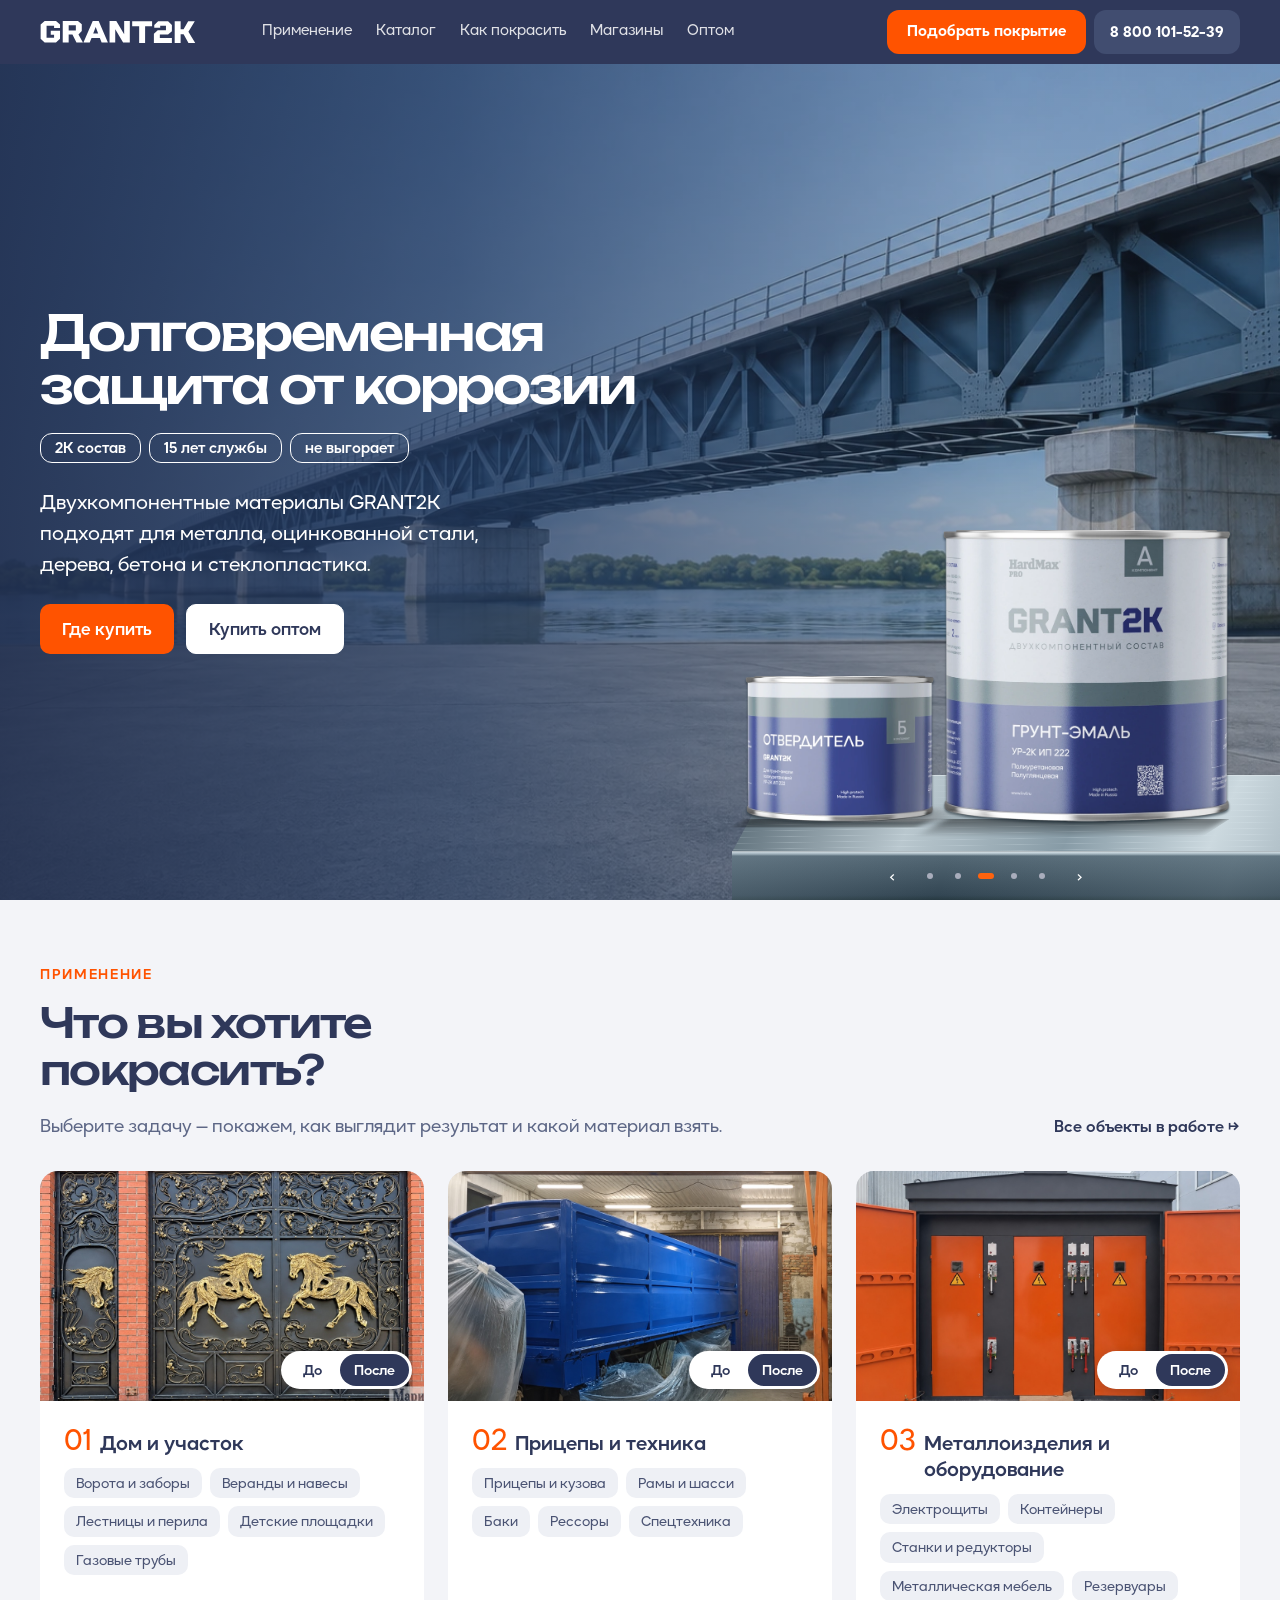
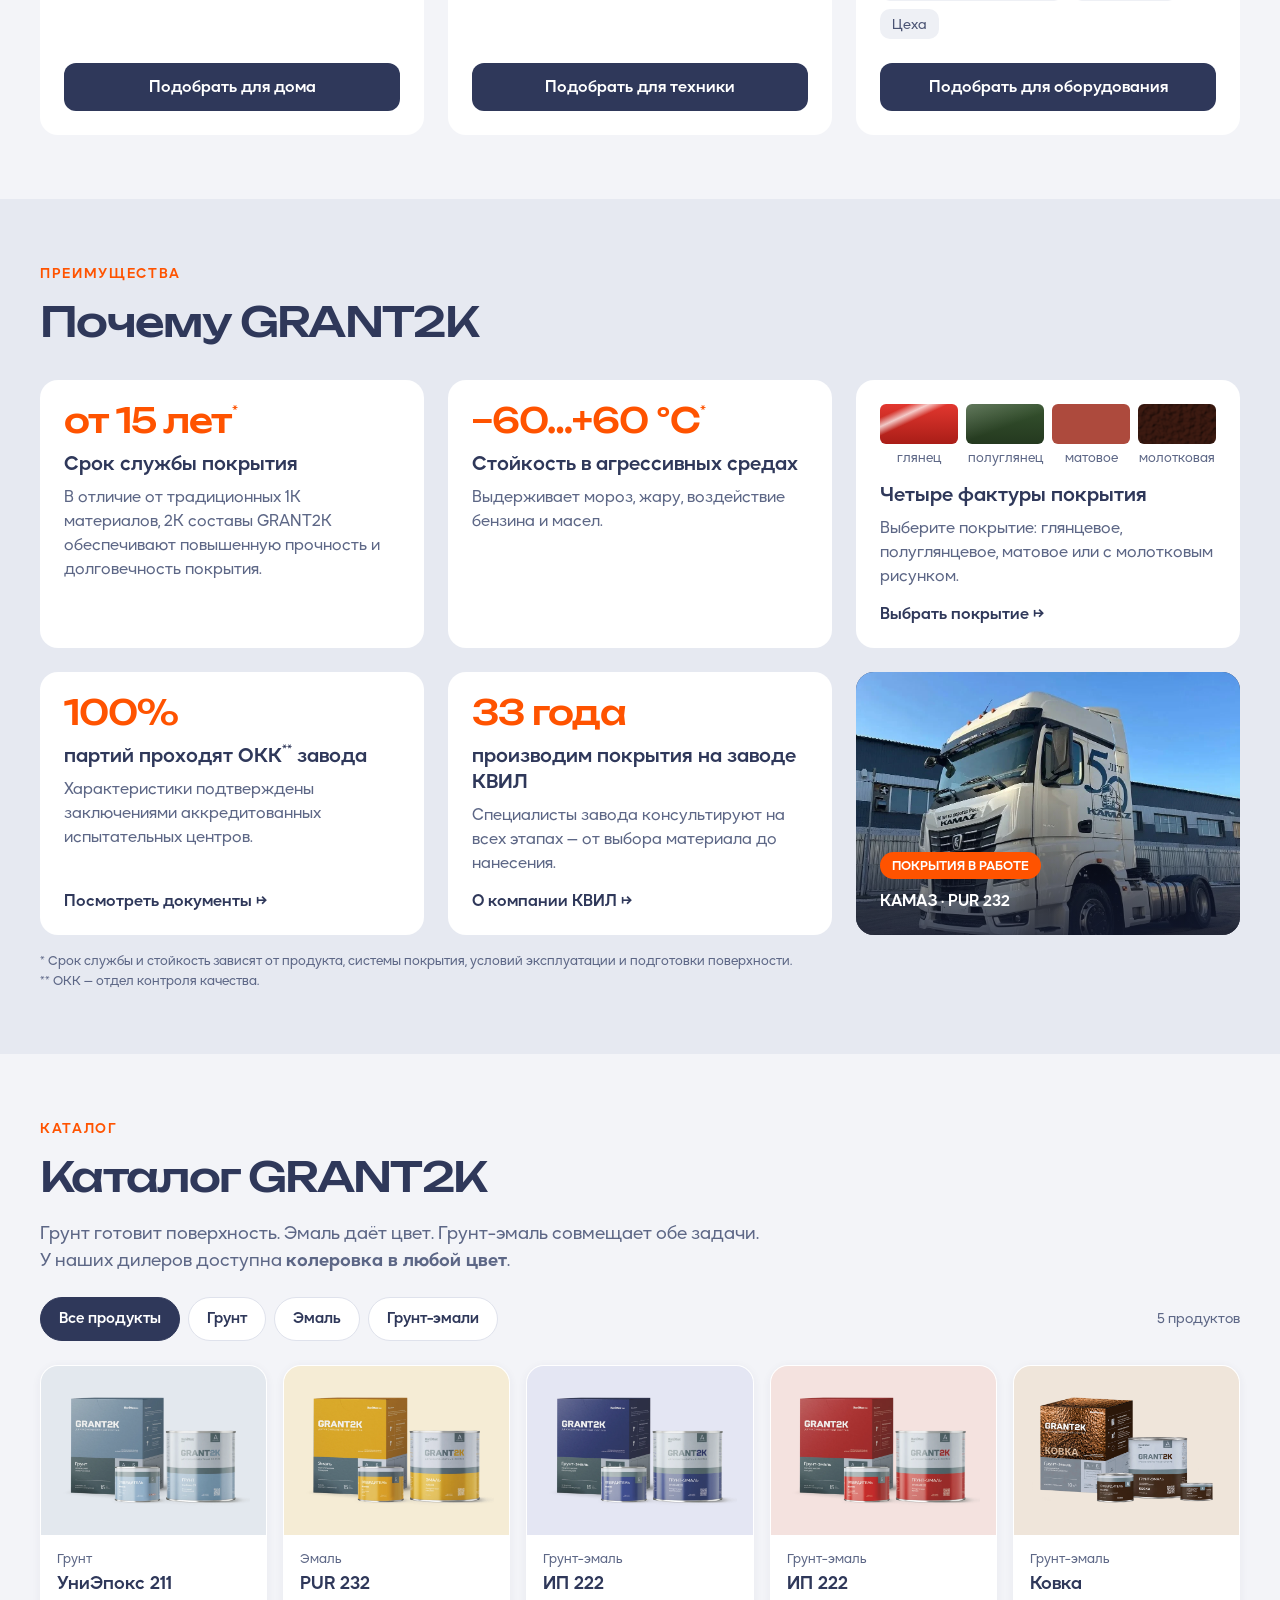
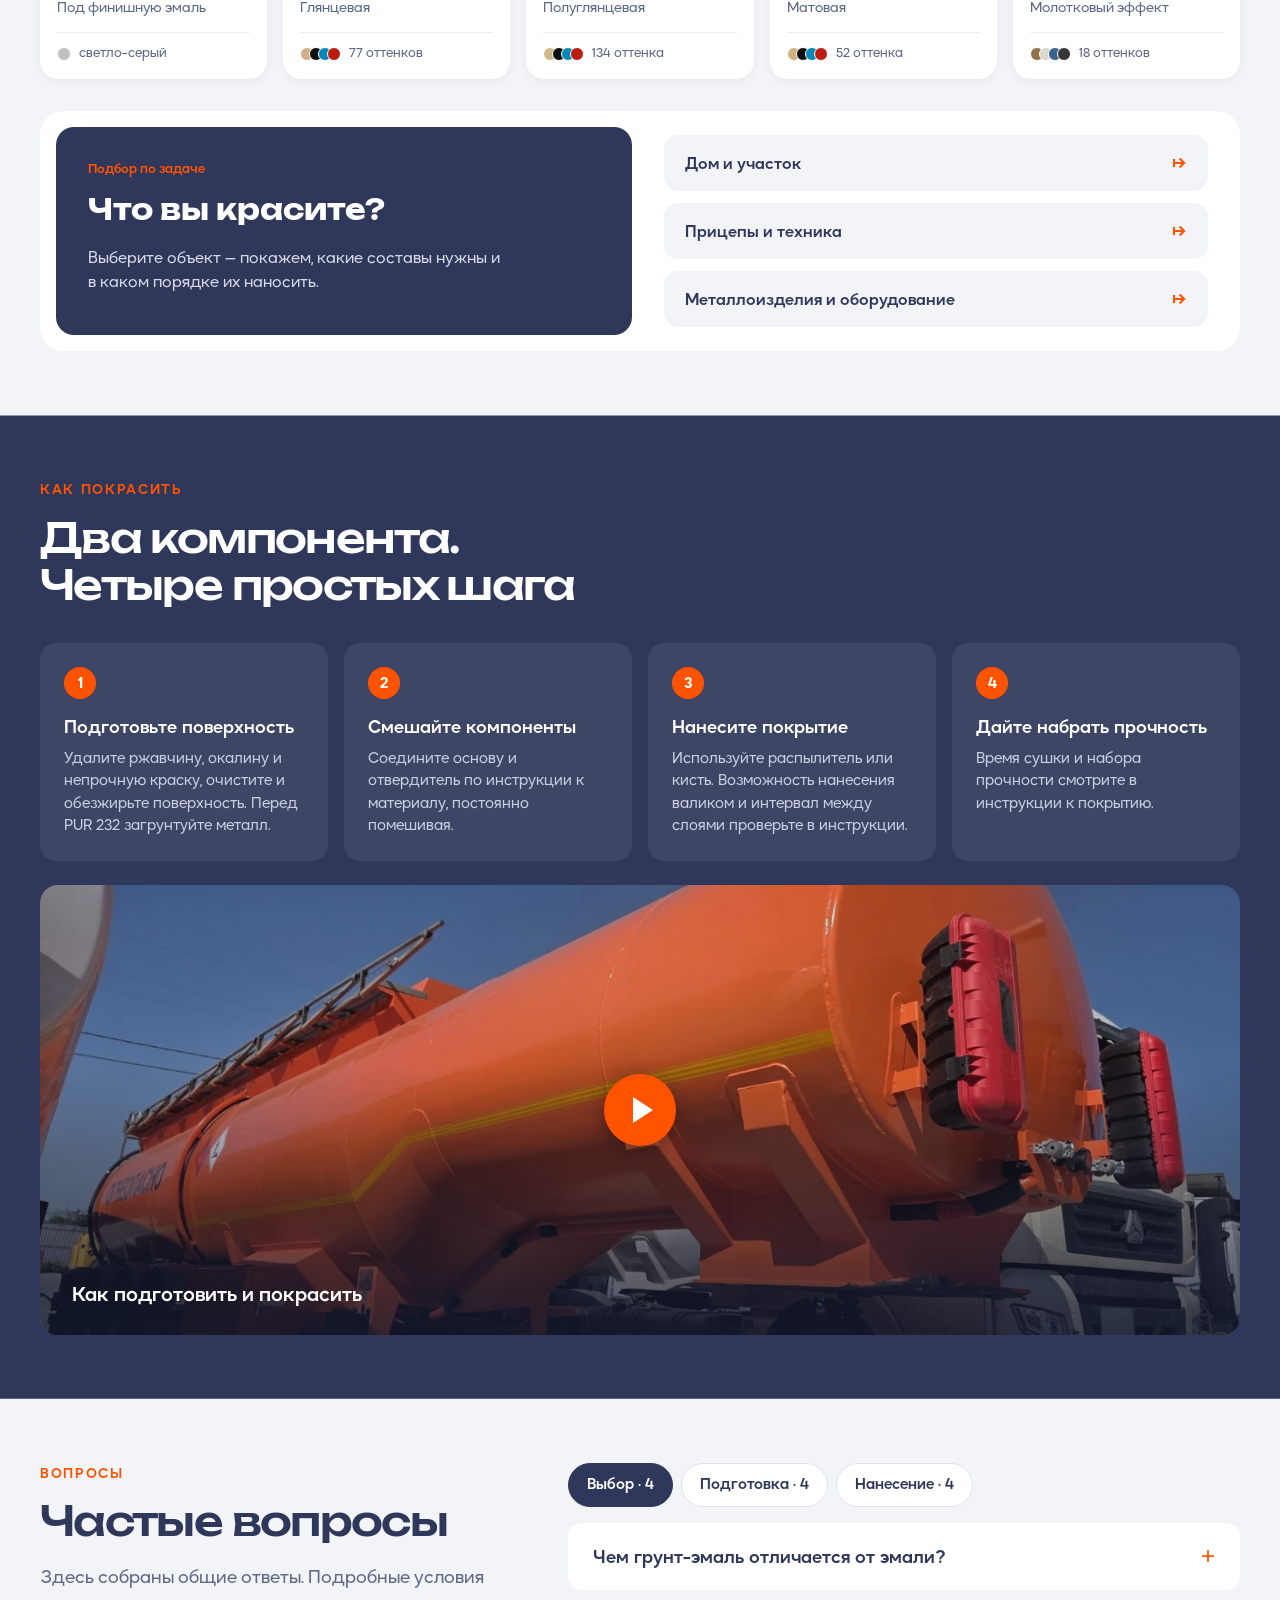
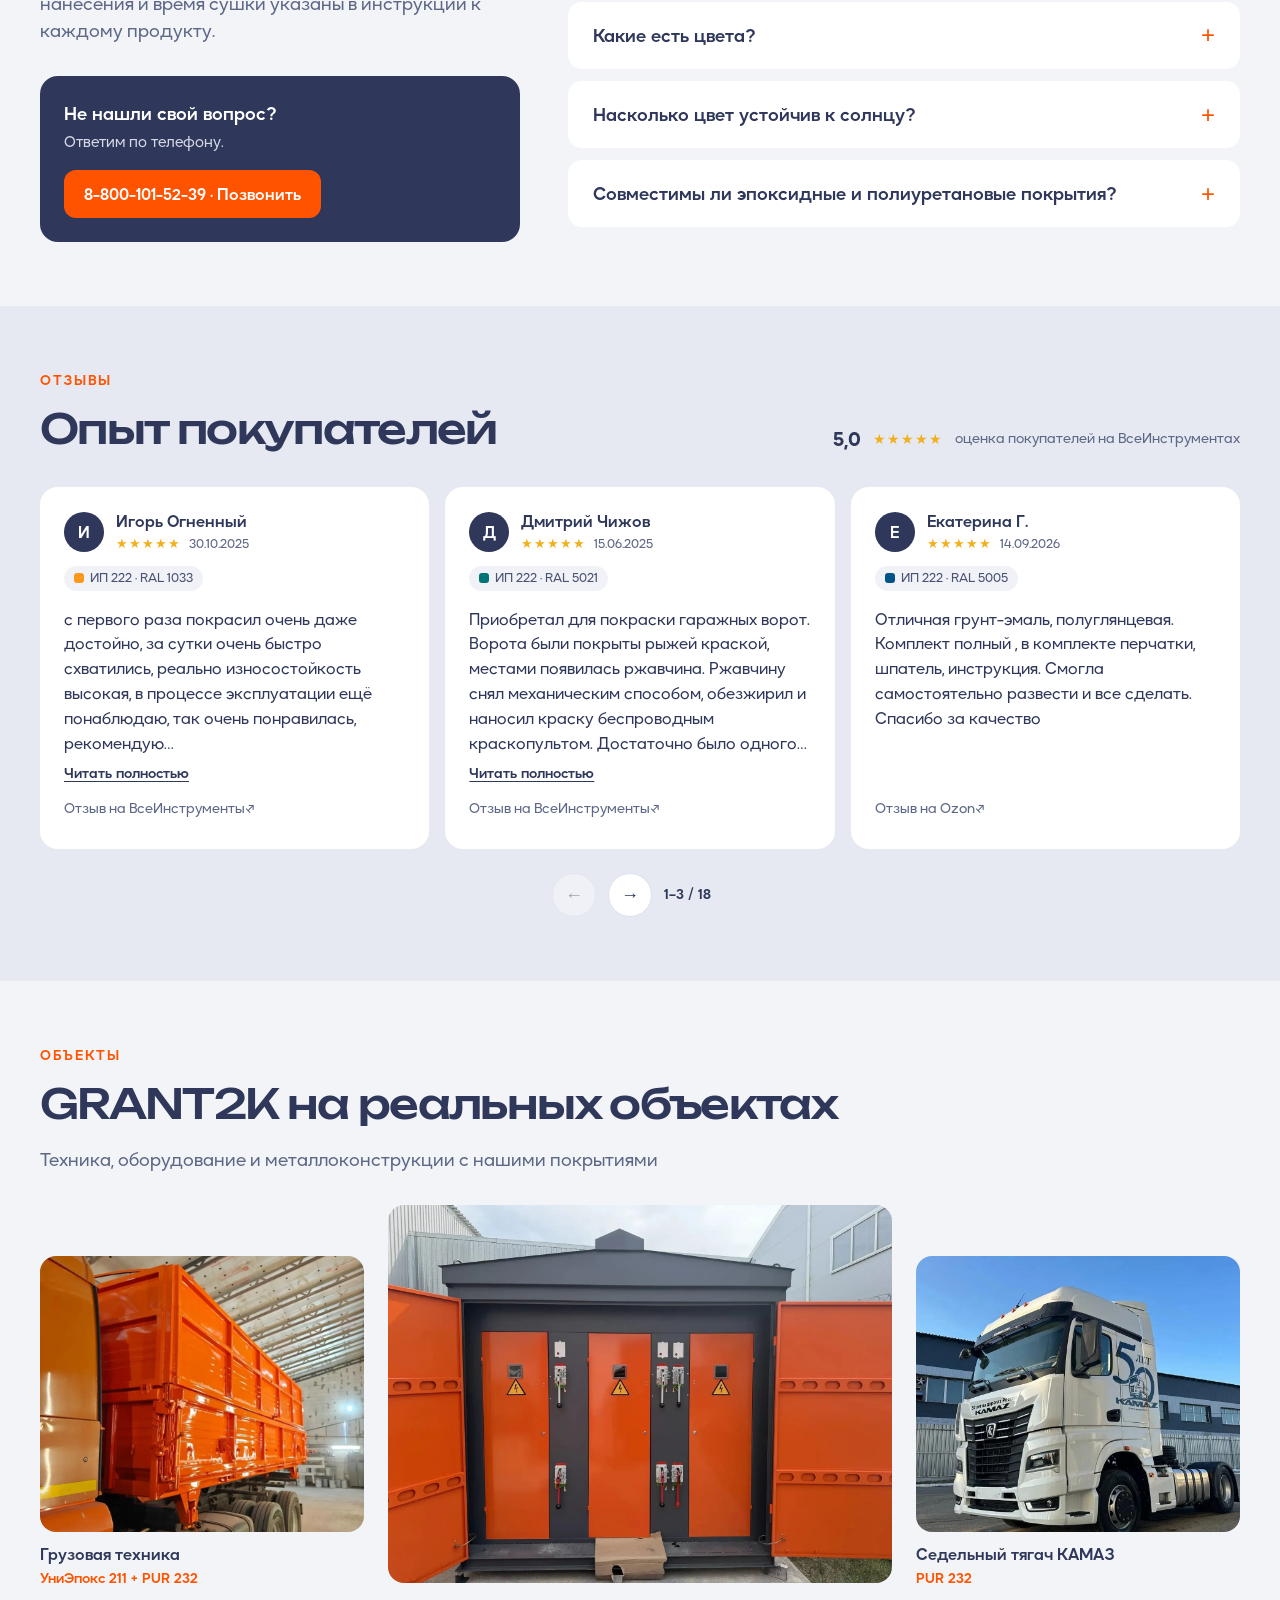
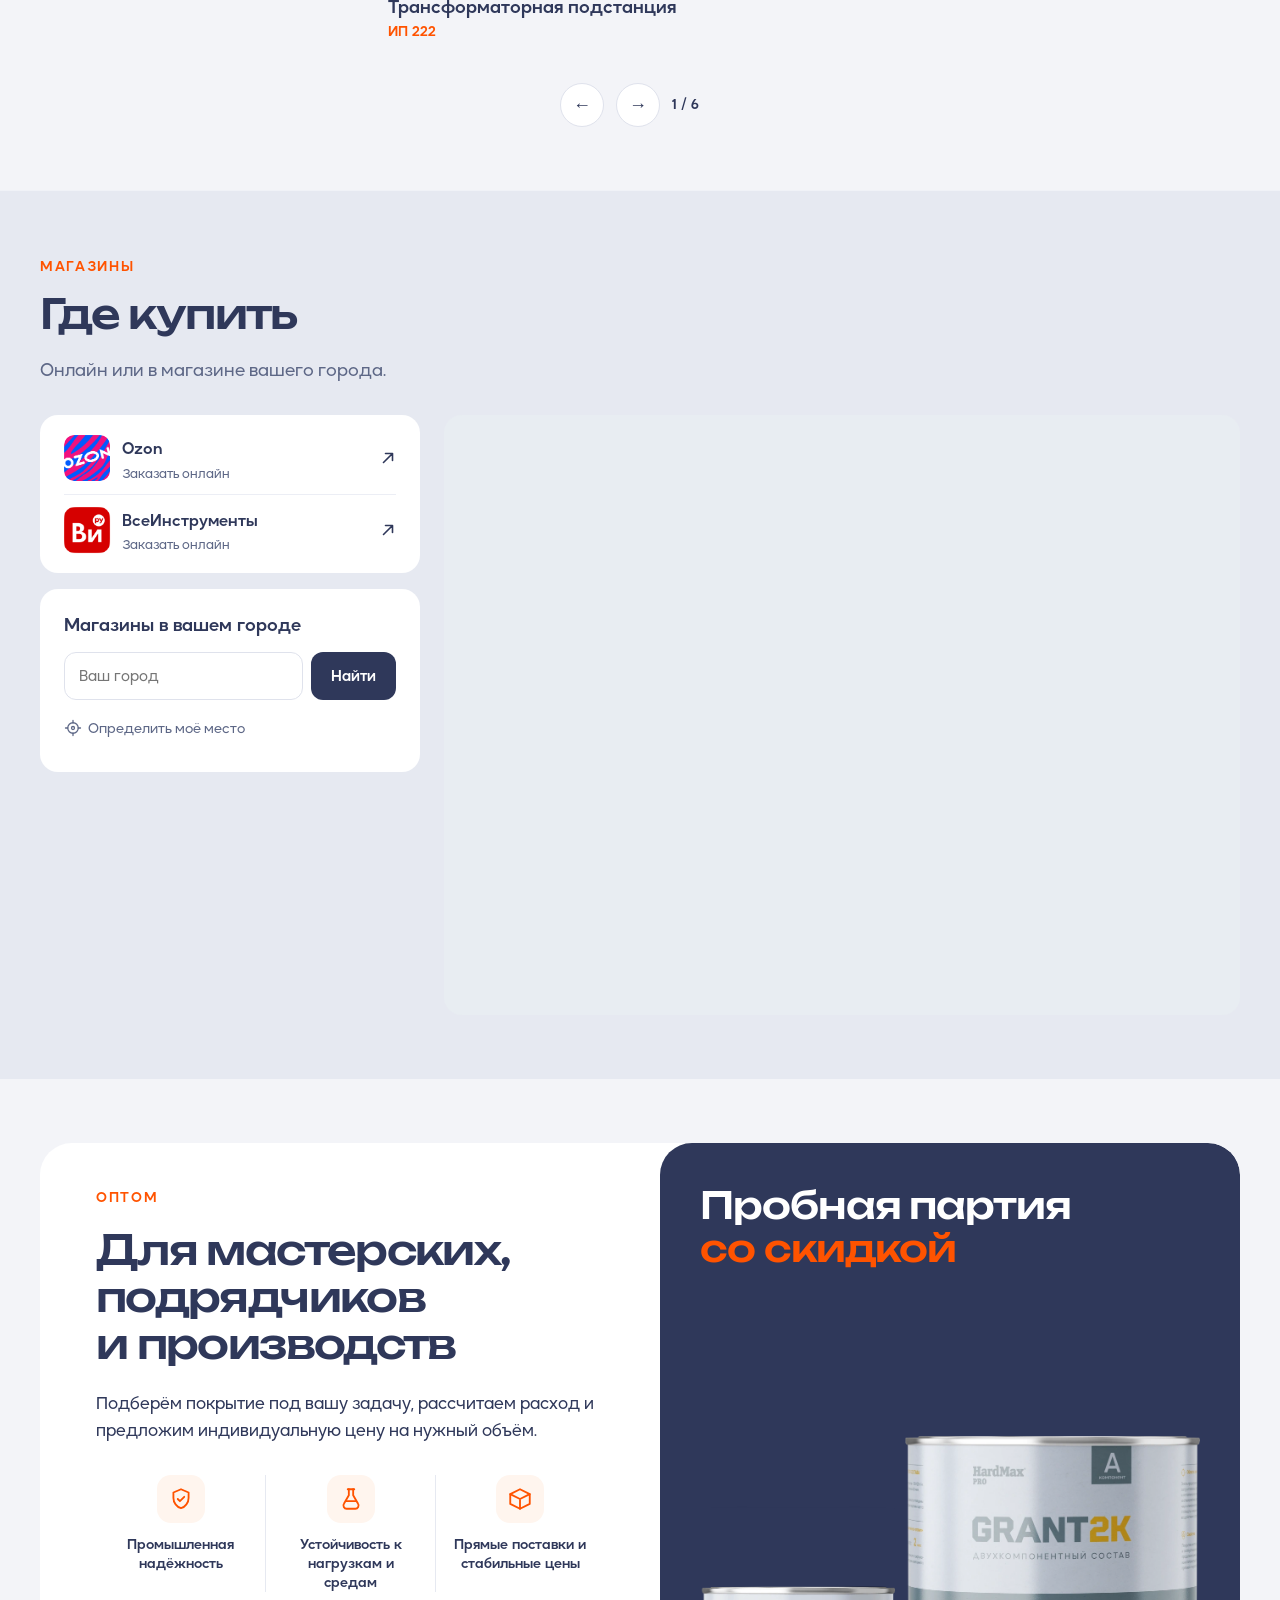
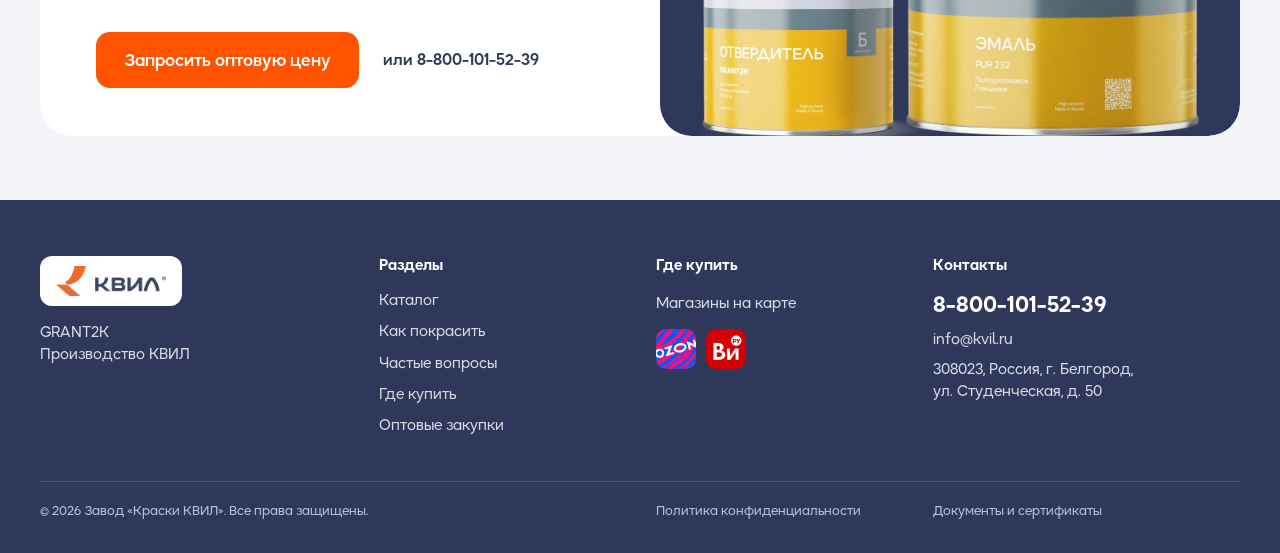
==== commit 611ee78c: "Опубликовать FAQ из 0343695: согласованные ответы и оформление" ====
--- a/index.html
+++ b/index.html
@@ -194,9 +194,27 @@
 #benefits .benefit-footnote{margin:16px 0 0;font-size:14px;line-height:1.45;color:#515b70}
 
 
-#benefit-docs ul{display:grid;list-style:none;margin:18px 0 0;padding:0}
+#benefit-docs ul{display:grid;list-style:none;margin:8px 0 0;padding:0}
 #benefit-docs li+li{border-top:1px solid var(--line)}
 #benefit-docs li a{display:flex;align-items:center;min-height:48px;padding:8px 0}
+#benefit-docs .modal-head{position:sticky;top:0;z-index:1}
+#benefit-docs .docs-lead{margin:8px 0 0;font-size:16px;line-height:1.5;color:#5d6786}
+#benefit-docs .docs-group{margin-top:24px}
+#benefit-docs .docs-group h3{margin:0;font-size:18px;line-height:1.3}
+#benefit-docs .doc-tiles{margin:8px 0 0;grid-template-columns:minmax(0,1fr)}
+#benefit-docs .doc-tiles li{border:0}
+#benefit-docs .doc-tiles .doc-tile{padding:8px 12px;min-height:56px}
+.doc-tiles{display:grid;grid-template-columns:repeat(auto-fill,minmax(240px,1fr));gap:8px;list-style:none;margin:0;padding:0}
+.doc-tiles li{display:flex}
+.doc-tile{flex:1;display:flex;align-items:center;gap:12px;min-height:56px;padding:8px 12px;border:1px solid var(--line);border-radius:12px;background:#fff;color:var(--ink);text-decoration:none;transition:border-color .2s}
+.doc-abbr{flex:0 0 40px;height:40px;display:grid;place-items:center;border-radius:8px;background:var(--soft);font-size:13px;font-weight:600;line-height:1;transition:background .2s,color .2s}
+.doc-name{display:flex;flex-direction:column;min-width:0;font-size:15px;font-weight:600;line-height:1.3}
+.doc-name small{margin-top:2px;font-size:13px;font-weight:400;color:var(--muted)}
+.doc-tile:hover{border-color:var(--orange)}
+.doc-tile:hover .doc-abbr{background:var(--orange);color:#fff}
+.doc-tile:focus-visible{outline:3px solid var(--orange);outline-offset:2px}
+.cd-docs .doc-tiles{margin:0 0 16px}
+@media(max-width:700px){#benefit-docs .docs-group{margin-top:16px}}
 @media(max-width:700px){
  #benefits .benefit{padding:20px;gap:8px}
  #benefits .benefit p{font-size:16px}
@@ -739,7 +757,7 @@
 
 .cd-buy{grid-area:buy;display:flex;gap:10px;flex-wrap:wrap}
 .cd-buy :is(a,button){display:inline-flex;justify-content:center;align-items:center;height:50px;border-radius:10px;border:1px solid #dfe2ea;background:#f3f4f7;color:inherit;text-decoration:none;font:600 16px/1.2 Okta,Arial,sans-serif;padding:0 14px}
-.cd-buy>a:first-child{color:#fff;background:#2f385a;border-color:#2f385a}
+.cd-buy>.cd-purchase{color:#fff;background:#2f385a;border-color:#2f385a}
 .cd-apply{grid-area:apply;border-top:1px solid #dfe2ea}
 .cd-apply h4{font:500 18px/1.35 Unbounded,Arial,sans-serif;margin:20px 0 4px}
 .cd-apply details{border-bottom:1px solid #dfe2ea}
@@ -761,7 +779,7 @@
  .cd-specs>div{display:grid;grid-template-columns:minmax(78px,110px) minmax(0,1fr);align-items:baseline;gap:8px}
  .cd-specs dd{margin:0}
  .cd-buy{display:grid;grid-template-columns:repeat(2,minmax(0,1fr))}
- .cd-buy>a:first-child{grid-column:1/-1}
+ .cd-buy>.cd-purchase{grid-column:1/-1}
  .cd-buy :is(a,button){padding:0 4px;font-size:clamp(12px,5cqi,16px)}
  .cd-apply dl>div{grid-template-columns:1fr;gap:4px}
 }
@@ -1096,7 +1114,7 @@
 
 
 #product-detail [hidden]{display:none}
-#catalog .cd-buy>a:first-child{background:var(--orange);color:#fff;border-color:var(--orange);border-radius:12px}
+#catalog .cd-buy>.cd-purchase{background:var(--orange);color:#fff;border-color:var(--orange);border-radius:12px}
 
 .catalog-buy-frame{container-type:inline-size;min-width:0}
 #catalog .cd-buy{display:flex;align-items:center;flex-wrap:wrap;gap:8px}
@@ -1108,7 +1126,7 @@
 @container(max-width:460px){
  #catalog .cd-buy{display:grid;grid-template-columns:minmax(max-content,0.8fr) minmax(max-content,1.2fr)}
  #catalog .cd-buy a{width:100%;padding-inline:10px}
- #catalog .cd-buy>a:first-child{grid-column:1/-1}
+ #catalog .cd-buy>.cd-purchase{grid-column:1/-1}
 }
 .catalog-pdf{display:inline-flex;align-items:center;min-height:44px;font-weight:600;text-decoration:underline}
 #catalog-mobile-actions{display:none}
@@ -1455,13 +1473,52 @@
 #faq .fq-list{display:flex;flex-direction:column;gap:12px}
 #faq .fq-list details{margin:0;padding:0;border:1.5px solid transparent;border-radius:14px;background:#fff}
 #faq .fq-list details[open]{border-color:var(--orange)}
-#faq .fq-list summary{position:relative;display:block;padding:20px 56px 20px 24px;color:var(--ink);font-size:16px;font-weight:600;line-height:1.4;list-style:none;cursor:pointer}
+#faq .fq-list summary{position:relative;display:block;padding:20px 56px 20px 24px;color:var(--ink);font-size:18px;font-weight:600;line-height:1.4;list-style:none;cursor:pointer}
 #faq .fq-list summary::-webkit-details-marker{display:none}
 #faq .fq-list summary::after{content:"+";position:absolute;right:24px;top:50%;transform:translateY(-50%);color:var(--orange);font:400 24px/1 Arial,sans-serif;background:none;width:auto;height:auto}
 #faq .fq-list details[open] summary::after{content:"−"}
 #faq .fq-list summary::before{content:none}
 #faq .fq-list summary:focus-visible{outline:2px solid var(--orange);outline-offset:2px;border-radius:12px}
 #faq .fq-list details p{margin:0;padding:0 24px 20px;color:#5d6786;font-size:15px;line-height:1.55}
+/* Ответы FAQ: абзацы, список и таблицы по продуктам */
+#faq .fq-list .fq-a{padding:0 24px 20px;color:var(--ink);font-size:18px;line-height:1.55}
+#faq .fq-list .fq-a p{margin:0 0 10px;padding:0;font-size:inherit;color:inherit}
+#faq .fq-list .fq-a>:last-child{margin-bottom:0}
+#faq .fq-list .fq-a strong{color:var(--orange);font-weight:600}
+#faq .fq-list .fq-a ul{margin:0 0 10px;padding-left:20px}
+#faq .fq-list .fq-a li{margin:0 0 4px}
+#faq .fq-list .fq-a a{color:var(--ink);text-decoration:underline;text-underline-offset:2px}
+#faq .fq-list .fq-a .nw{white-space:nowrap}
+#faq .fq-table .fq-short{display:none}
+#faq .fq-table{margin:4px 0 12px;overflow-x:auto;-webkit-overflow-scrolling:touch}
+#faq .fq-table table{width:100%;border-collapse:collapse;font-size:inherit;line-height:1.5}
+#faq .fq-table th,#faq .fq-table td{padding:10px 12px;border-bottom:1px solid #e6e8f0;text-align:left;vertical-align:top}
+#faq .fq-table thead th{color:var(--ink);font-weight:600;background:#f5f6fa;border-bottom:1.5px solid #dfe2ec}
+#faq .fq-table tbody th{color:var(--ink);font-weight:600}
+#faq .fq-table tbody tr:last-child>*{border-bottom:0}
+@media(max-width:640px){
+  #faq .fq-list .fq-a{padding:0 16px 16px;font-size:16px}
+  #faq .fq-table .fq-full{display:none}
+  #faq .fq-table .fq-short{display:inline}
+  #faq .fq-table tbody th{white-space:nowrap}
+  #faq .fq-table td{hyphens:auto;-webkit-hyphens:auto}
+  #faq .fq-table table,#faq .fq-table thead,#faq .fq-table tbody{display:block}
+  #faq .fq-table tr{display:grid;grid-template-columns:6.9em minmax(0,1fr);column-gap:10px;border-bottom:1px solid #e6e8f0}
+  #faq .fq-table thead tr{background:#f5f6fa;border-bottom:1.5px solid #dfe2ec}
+  #faq .fq-table tbody tr:last-child{border-bottom:0}
+  #faq .fq-table th,#faq .fq-table td{display:block;border:0}
+  #faq .fq-table thead th{background:none}
+  #faq .fq-table tr>:first-child{grid-row:span 2}
+  #faq .fq-table tr>:not(:first-child){padding-inline:0}
+  #faq .fq-table tr>:nth-child(2):not(:last-child){padding-bottom:2px}
+  #faq .fq-table tr>:nth-child(3){padding-top:2px}
+  #faq .fq-table table:has(th:nth-child(3)) thead{display:none}
+  #faq .fq-table tr:has(>:nth-child(3)) td::before{content:attr(data-label) ":";display:block;color:var(--ink);font-weight:600}
+  #faq .fq-table th,#faq .fq-table td{padding:8px 6px}
+  #faq .fq-table th:first-child,#faq .fq-table td:first-child{padding-left:0}
+  #faq .fq-table th:last-child,#faq .fq-table td:last-child{padding-right:0}
+}
+@media(max-width:360px){#faq .fq-table tr{grid-template-columns:5.4em minmax(0,1fr)}#faq .fq-table tbody th{white-space:normal}}
 #faq .fq-call{padding:24px;border-radius:18px;background:var(--ink);color:#fff}
 #faq .fq-call p{margin:0;color:#d6d9e6;font-size:15px;line-height:1.5}
 #faq .fq-call .fq-call-title{margin:0 0 4px;color:#fff;font-size:18px;font-weight:600}
@@ -1479,7 +1536,7 @@
   #faq .fq-count{display:none}
   #faq .fq-tabs [role=tab]{padding:0 14px;font-size:14px}
   #faq .fq-list{gap:8px}
-  #faq .fq-list summary{padding:16px 48px 16px 16px;font-size:15px}
+  #faq .fq-list summary{padding:16px 48px 16px 16px;font-size:16px}
   #faq .fq-list summary::after{right:16px}
   #faq .fq-list details p{padding:0 16px 16px;font-size:14px}
   #faq .fq-call{padding:16px}
@@ -1610,7 +1667,15 @@
 #buy .gk-market{grid-column:1;margin:0 0 16px;padding:8px 24px;border-radius:18px;background:#fff}
 #buy .gk-market .marketplaces{display:block;margin:0}
 #buy .gk-market .marketplace{display:flex;align-items:center;min-height:64px;padding:12px 0;border:0;border-radius:0;background:none;box-shadow:none;color:var(--ink);text-decoration:none}
-#buy .gk-market .marketplace+.marketplace{border-top:1px solid #eceef5}
+#buy .gk-market .marketplace:not([hidden])~.marketplace:not([hidden]){border-top:1px solid #eceef5}
+/* ТЗ «онлайн по товару», вариант В: у системы строка площадки — не ссылка, под названием кнопки товаров */
+#buy .gk-market .mk-set::after{display:none}
+#buy .gk-market .mk-set:hover strong{color:inherit}
+#buy .gk-market .mk-pills{display:flex;flex-wrap:wrap;gap:6px;margin-top:8px}
+#buy .gk-market .mk-pills a{display:inline-flex;align-items:center;gap:4px;padding:4px 11px;border:1.5px solid #c9cdd9;border-radius:999px;background:#fff;color:var(--ink);font:600 13px/1.2 Okta,Arial,sans-serif;text-decoration:none}
+#buy .gk-market .mk-pills a:hover{border-color:var(--ink)}
+#buy .gk-market .mk-pills a:focus-visible{outline:2px solid var(--orange);outline-offset:2px}
+#buy .gk-market .mk-pills svg{width:10px;height:10px;flex:none}
 #buy .gk-market .marketplace:hover{transform:none}
 #buy .gk-market .marketplace:hover strong{color:var(--orange)}
 #buy .gk-market .marketplace:focus-visible{outline:2px solid var(--orange);outline-offset:2px;border-radius:8px}
@@ -2100,20 +2165,26 @@
 #my-systems #ms-title{font-size:26px;line-height:1.25;outline:none}
 #my-systems .ms-sub{margin-top:4px;font-size:15px;color:#5d6786}
 #my-systems .ms-list{display:grid;gap:12px;margin-top:20px}
-#my-systems .ms-card{display:grid;grid-template-columns:auto minmax(0,1fr);gap:12px 16px;padding:16px;border:1.5px solid #e3e6ef;border-radius:16px;background:#fff}
+#my-systems .ms-card{position:relative;display:grid;grid-template-columns:auto minmax(0,1fr);gap:12px 16px;padding:16px;border:1.5px solid #e3e6ef;border-radius:16px;background:#fff}
 #my-systems .ms-pics{display:flex}
 #my-systems .ms-pics img{width:52px;height:52px;object-fit:contain;padding:4px;border-radius:12px;background:#f3f4f8;box-shadow:0 0 0 2px #fff}
 #my-systems .ms-pics img+img{margin-left:-14px}
 #my-systems .ms-info h3{font-size:16px;line-height:1.35}
 #my-systems .ms-line{display:flex;align-items:center;gap:8px;margin-top:4px;font-size:14px;color:var(--ink)}
+/* Катя 26.11, вариант Б: товары системы — каждый на своей строке, корзина в углу карточки, две кнопки поровну */
+#my-systems .ms-info{padding-right:40px}
+#my-systems .ms-acts button{white-space:nowrap}
+#my-systems .ms-line.ms-items{display:grid;gap:2px}
 
 
 #my-systems .ms-date{margin-top:2px;font-size:13px;color:#5d6786}
-#my-systems .ms-acts{grid-column:1/-1;display:flex;flex-wrap:wrap;align-items:center;gap:8px;padding-top:12px;border-top:1px solid #e3e6ef}
+#my-systems .ms-acts{grid-column:1/-1;display:grid;grid-template-columns:repeat(2,minmax(0,1fr));align-items:center;gap:8px;padding-top:12px;border-top:1px solid #e3e6ef}
 #my-systems .ms-acts button{min-height:40px;padding:0 14px;border:1.5px solid #c9ccdb;border-radius:10px;background:#fff;color:var(--ink);font:inherit;font-size:14px;font-weight:700;cursor:pointer}
 #my-systems .ms-acts button:hover{border-color:var(--ink)}
-#my-systems .ms-acts .ms-del{margin-left:auto;border-color:transparent;color:#5d6786;font-weight:600}
-#my-systems .ms-acts .ms-del:hover{color:#b42318;border-color:transparent}
+#my-systems .ms-acts .ms-del{position:absolute;top:10px;right:10px;display:grid;place-items:center;width:36px;height:36px;min-height:36px;padding:0;border:0;border-radius:8px;background:none;color:#5d6786}
+#my-systems .ms-acts .ms-del svg{width:18px;height:18px}
+#my-systems .ms-acts .ms-del:hover{color:#b42318;background:#f3f4f8}
+#my-systems .ms-acts .ms-del:focus-visible{outline:2px solid var(--orange);outline-offset:2px}
 #my-systems .ms-empty{margin-top:24px;padding:28px 20px;border-radius:16px;background:#f3f4f8;text-align:center}
 #my-systems .ms-empty-title{font-size:17px;font-weight:700}
 #my-systems .ms-empty p+p{margin-top:4px;color:#5d6786;font-size:15px}
@@ -2128,11 +2199,10 @@
   #my-systems .ms-body{padding:4px 16px 0}
   #my-systems #ms-title{font-size:22px}
   #my-systems .ms-card{padding:12px}
-  #my-systems .ms-acts button{flex:1 1 auto}
-  #my-systems .ms-acts .ms-del{flex:0 0 auto}
   #my-systems .ms-foot{padding-bottom:calc(20px + env(safe-area-inset-bottom))}
   #quiz .qz-act-row{flex-direction:column}
 }
+@media (max-width:360px){#my-systems .ms-body{padding:4px 12px 0}#my-systems .ms-card{padding:12px 10px}#my-systems .ms-acts{gap:6px}#my-systems .ms-acts button{padding:0 4px;font-size:12px}}
 </style><style id="claude-step15">
 
 
@@ -2181,12 +2251,12 @@
 #product-detail .cd-saved button{min-height:32px;padding:4px 0;border:0;background:none;color:var(--ink);font:inherit;font-weight:700;text-decoration:underline;text-underline-offset:3px;cursor:pointer}
 @container(max-width:460px){
   #catalog .cd-buy:has(.cd-save){grid-template-columns:minmax(0,.8fr) minmax(max-content,1.2fr)}
-  #catalog .cd-buy:has(.cd-save)>a:first-child{grid-column:2;grid-row:1}
+  #catalog .cd-buy:has(.cd-save)>.cd-purchase{grid-column:2;grid-row:1}
   #catalog .cd-buy .cd-save{grid-column:1;grid-row:1;width:100%;min-width:0;padding-inline:8px;font-size:15px}
 }
 @container(max-width:300px){
   #catalog .cd-buy:has(.cd-save){grid-template-columns:minmax(max-content,.8fr) minmax(max-content,1.2fr)}
-  #catalog .cd-buy:has(.cd-save)>a:first-child{grid-column:1/-1;grid-row:1}
+  #catalog .cd-buy:has(.cd-save)>.cd-purchase{grid-column:1/-1;grid-row:1}
   #catalog .cd-buy .cd-save{grid-column:1/-1;grid-row:auto;min-width:0}
 }
 /* карточка товара окном (ТЗ 8) — компьютер, по фрейму Miro «Каталог · попап «Сохранить выбор»» */
@@ -2211,7 +2281,7 @@
 @container(min-width:461px){
   #product-dialog .cd-buy .catalog-shop{width:48px;min-width:48px;padding:0;gap:0;font-size:0;line-height:0}
   #product-dialog .cd-buy .catalog-shop img{width:24px;height:24px}
-  #product-dialog .cd-buy .cd-save{flex:0 0 auto;margin-left:auto}
+  #product-dialog .cd-buy .cd-save{flex:0 0 auto;margin-left:0}
 }
 @media (max-width:700px){
   /* телефон — нижний лист (ТЗ 9): ручка и ✕, фото 160, тип и название, строка характеристик, цвет, «Инструкция и тех. описание ›», закреплённая покупка */
@@ -2236,7 +2306,7 @@
   /* ТЗ 8.4: на телефоне — подпись «Также на маркетплейсах» и широкие кнопки в фирменных цветах со стрелкой; логотипы-значки на заливке не видны, поэтому название текстом, как во фрейме Miro */
   #product-dialog .cd-buy .cd-also{display:block;grid-column:1/-1;margin:4px 0 -2px;font-size:13px;line-height:1.4;color:#5d6786;text-align:center}
   #product-dialog .cd-buy{display:grid;grid-template-columns:repeat(2,minmax(0,1fr));gap:8px}
-  #product-dialog .cd-buy>a:first-child,#product-dialog .cd-buy:has(.cd-save)>a:first-child{grid-column:2;grid-row:1;width:100%}
+  #product-dialog .cd-buy>.cd-purchase,#product-dialog .cd-buy:has(.cd-save)>.cd-purchase{grid-column:2;grid-row:1;width:100%}
   #product-dialog .cd-buy:has(.cd-save){grid-template-columns:repeat(2,minmax(0,1fr))}
   #product-dialog .cd-buy .cd-save{grid-column:1;grid-row:1;width:100%;margin:0;flex:none}
   #product-dialog .cd-buy .catalog-shop{width:100%;min-width:0;min-height:44px;padding:10px 12px;gap:6px;border:0;color:#fff;font:700 15px/1.3 Okta,Arial,sans-serif}
@@ -2403,7 +2473,12 @@
 #catalog .cd-buy .cd-save,#quiz .qz-save-btn{display:inline-flex;align-items:center;justify-content:center;gap:8px}
 #catalog .cd-buy .cd-save.is-saved .fav-ico,#quiz .qz-save-btn.is-saved .fav-ico,#dealer-ask .da-saved .fav-ico{color:#e84a00}
 #dealer-ask .da-saved .fav-ico{display:inline-block;vertical-align:-3px}
-#catalog .cd-buy>a:first-child{min-width:160px}
+#catalog .cd-buy>.cd-purchase{min-width:160px}
+@media(min-width:701px){
+  #product-dialog .cd-buy{display:flex;justify-content:flex-start;gap:8px}
+  #product-dialog .cd-buy .cd-save,#product-dialog .cd-buy>.cd-purchase{flex:0 0 auto;width:auto;margin:0}
+}
+@media(max-width:700px){#product-dialog .cd-buy>.cd-purchase{min-width:0}}
 #dealer-ask .da-part{margin:24px 0 8px;font-size:16px;line-height:1.35;font-weight:700}
 #dealer-ask .da-online{display:grid;gap:8px}
 #dealer-ask .da-online-row+.da-online-row{margin-top:8px}
@@ -2420,9 +2495,9 @@
 #dealer-ask .da-online-links a[href*="vseinstrumenti.ru"]:hover{background:#c00510}
 #dealer-ask .da-online+.da-part+.da-city{margin-top:0}
 #my-systems .ms-acts .ms-buy{background:var(--orange);border-color:var(--orange);color:#fff}
-#catalog .cd-buy>a:first-child:hover,
+#catalog .cd-buy>.cd-purchase:hover,
 #my-systems .ms-acts .ms-buy:hover{background:#e64a00;border-color:#e64a00}
-#catalog .cd-buy>a:first-child:active,
+#catalog .cd-buy>.cd-purchase:active,
 #my-systems .ms-acts .ms-buy:active{background:#c93f00;border-color:#c93f00}
 #my-systems .ms-foot:empty{margin:0;padding-bottom:24px}
 #buy .buy-focus{display:inline-flex;align-items:center;gap:12px;margin-top:16px;padding:6px 6px 6px 8px;border-radius:16px;background:#fff;color:var(--ink);font-size:16px;line-height:1.35;box-shadow:0 0 0 1.5px #ff530059}
@@ -2684,7 +2759,7 @@
     <button type="button" class="btn" data-close>Закрыть</button>
   </div>
 </dialog>
-<dialog id="benefit-docs" aria-labelledby="benefit-docs-title"><div class="modal-head"><span>GRANT2K</span><button class="modal-close" data-close aria-label="Закрыть">×</button></div><div class="modal-body"><h2 id="benefit-docs-title">Технические описания</h2><ul><li><a href="assets/211.pdf" target="_blank" rel="noopener">Грунт УниЭпокс 211 · PDF ↗</a></li><li><a href="assets/232.pdf" target="_blank" rel="noopener">Эмаль PUR 232 · PDF ↗</a></li><li><a href="assets/222.pdf" target="_blank" rel="noopener">Грунт-эмаль УР-2К ИП 222 · PDF ↗</a></li><li><a href="assets/mat.pdf" target="_blank" rel="noopener">Матовая грунт-эмаль · PDF ↗</a></li><li><a href="assets/kovka.pdf" target="_blank" rel="noopener">Грунт-эмаль «Ковка» · PDF ↗</a></li></ul></div></dialog>
+<dialog id="benefit-docs" aria-labelledby="benefit-docs-title"><div class="modal-head"><span>GRANT2K</span><button class="modal-close" data-close aria-label="Закрыть">×</button></div><div class="modal-body"><h2 id="benefit-docs-title">Документы и сертификаты</h2><p class="docs-lead">Техническое описание, декларация о соответствии, паспорт безопасности и свидетельство о госрегистрации по каждому товару.</p><section class="docs-group"><h3>Грунт УниЭпокс 211</h3><ul class="doc-tiles"><li><a class="doc-tile" href="assets/211.pdf" target="_blank" rel="noopener"><span class="doc-abbr" aria-hidden="true">ТО</span><span class="doc-name">Техническое описание<small>PDF, 0,4 МБ</small></span></a></li><li><a class="doc-tile" href="assets/211-ds.pdf" target="_blank" rel="noopener"><span class="doc-abbr" aria-hidden="true">ДС</span><span class="doc-name">Декларация о соответствии<small>PDF, 0,9 МБ</small></span></a></li><li><a class="doc-tile" href="assets/211-pb.pdf" target="_blank" rel="noopener"><span class="doc-abbr" aria-hidden="true">ПБ</span><span class="doc-name">Паспорт безопасности<small>PDF, 1,4 МБ</small></span></a></li><li><a class="doc-tile" href="assets/211-sgr.pdf" target="_blank" rel="noopener"><span class="doc-abbr" aria-hidden="true">СГР</span><span class="doc-name">Свидетельство о госрегистрации<small>PDF, 4,9 МБ</small></span></a></li></ul></section><section class="docs-group"><h3>Эмаль PUR 232</h3><ul class="doc-tiles"><li><a class="doc-tile" href="assets/232.pdf" target="_blank" rel="noopener"><span class="doc-abbr" aria-hidden="true">ТО</span><span class="doc-name">Техническое описание<small>PDF, 0,3 МБ</small></span></a></li><li><a class="doc-tile" href="assets/232-ds.pdf" target="_blank" rel="noopener"><span class="doc-abbr" aria-hidden="true">ДС</span><span class="doc-name">Декларация о соответствии<small>PDF, 0,9 МБ</small></span></a></li><li><a class="doc-tile" href="assets/232-pb.pdf" target="_blank" rel="noopener"><span class="doc-abbr" aria-hidden="true">ПБ</span><span class="doc-name">Паспорт безопасности<small>PDF, 1,4 МБ</small></span></a></li><li><a class="doc-tile" href="assets/232-sgr.pdf" target="_blank" rel="noopener"><span class="doc-abbr" aria-hidden="true">СГР</span><span class="doc-name">Свидетельство о госрегистрации<small>PDF, 5,6 МБ</small></span></a></li></ul></section><section class="docs-group"><h3>Грунт-эмаль ИП 222 полуглянцевая</h3><ul class="doc-tiles"><li><a class="doc-tile" href="assets/222.pdf" target="_blank" rel="noopener"><span class="doc-abbr" aria-hidden="true">ТО</span><span class="doc-name">Техническое описание<small>PDF, 0,2 МБ</small></span></a></li><li><a class="doc-tile" href="assets/222-ds.pdf" target="_blank" rel="noopener"><span class="doc-abbr" aria-hidden="true">ДС</span><span class="doc-name">Декларация о соответствии<small>PDF, 0,9 МБ</small></span></a></li><li><a class="doc-tile" href="assets/222-pb.pdf" target="_blank" rel="noopener"><span class="doc-abbr" aria-hidden="true">ПБ</span><span class="doc-name">Паспорт безопасности<small>PDF, 1,4 МБ</small></span></a></li><li><a class="doc-tile" href="assets/222-sgr.pdf" target="_blank" rel="noopener"><span class="doc-abbr" aria-hidden="true">СГР</span><span class="doc-name">Свидетельство о госрегистрации<small>PDF, 1,7 МБ</small></span></a></li></ul></section><section class="docs-group"><h3>Грунт-эмаль ИП 222 матовая</h3><ul class="doc-tiles"><li><a class="doc-tile" href="assets/mat.pdf" target="_blank" rel="noopener"><span class="doc-abbr" aria-hidden="true">ТО</span><span class="doc-name">Техническое описание<small>PDF, 0,2 МБ</small></span></a></li><li><a class="doc-tile" href="assets/222-ds.pdf" target="_blank" rel="noopener"><span class="doc-abbr" aria-hidden="true">ДС</span><span class="doc-name">Декларация о соответствии<small>PDF, 0,9 МБ</small></span></a></li><li><a class="doc-tile" href="assets/mat-pb.pdf" target="_blank" rel="noopener"><span class="doc-abbr" aria-hidden="true">ПБ</span><span class="doc-name">Паспорт безопасности<small>PDF, 1,4 МБ</small></span></a></li><li><a class="doc-tile" href="assets/222-sgr.pdf" target="_blank" rel="noopener"><span class="doc-abbr" aria-hidden="true">СГР</span><span class="doc-name">Свидетельство о госрегистрации<small>PDF, 1,7 МБ</small></span></a></li></ul></section><section class="docs-group"><h3>Грунт-эмаль «Ковка»</h3><ul class="doc-tiles"><li><a class="doc-tile" href="assets/kovka.pdf" target="_blank" rel="noopener"><span class="doc-abbr" aria-hidden="true">ТО</span><span class="doc-name">Техническое описание<small>PDF, 0,6 МБ</small></span></a></li><li><a class="doc-tile" href="assets/kovka-ds.pdf" target="_blank" rel="noopener"><span class="doc-abbr" aria-hidden="true">ДС</span><span class="doc-name">Декларация о соответствии<small>PDF, 0,5 МБ</small></span></a></li><li><a class="doc-tile" href="assets/kovka-sgr.pdf" target="_blank" rel="noopener"><span class="doc-abbr" aria-hidden="true">СГР</span><span class="doc-name">Свидетельство о госрегистрации<small>PDF, 1,0 МБ</small></span></a></li></ul></section></div></dialog>
 <dialog data-design-id="g0244" id="quiz" aria-labelledby="quiz-title"><div data-design-id="g0245" class="modal-head qz-head"><div class="qz-prog"><span data-design-id="g0246" id="quiz-progress">Подбор покрытия</span><span class="qz-bar" id="quiz-bar" aria-hidden="true"></span></div><button type="button" class="qz-back" id="quiz-back-top" aria-label="Назад" hidden>‹</button><button data-design-id="g0247" class="modal-close" data-close aria-label="Закрыть подбор">×</button></div><div data-design-id="g0248" class="modal-body" id="quiz-body"></div></dialog>
 <dialog data-design-id="g0249" id="info" aria-labelledby="info-title"><div data-design-id="g0250" class="modal-head"><span data-design-id="g0251">GRANT2K</span><button data-design-id="g0252" class="modal-close" data-close aria-label="Закрыть окно">×</button></div><div data-design-id="g0253" class="modal-body" id="info-body"></div></dialog>
 <dialog id="dealer-ask" aria-labelledby="da-title"><div class="modal-head da-head"><span id="da-step">Запрос дилеру</span><button type="button" class="da-back" id="da-back" aria-label="Другой дилер" hidden>‹</button><button type="button" class="modal-close" data-close aria-label="Закрыть">×</button></div><div class="modal-body da-body" id="da-body"></div></dialog><dialog id="my-systems" aria-labelledby="ms-title"><div class="modal-head ms-head"><h2 id="ms-title" tabindex="-1">Избранное</h2><button type="button" class="modal-close" data-close aria-label="Закрыть">×</button></div><div class="modal-body ms-body" id="ms-body"></div></dialog>
@@ -7813,7 +7888,7 @@
 }
 function cdBuy(p){
   // Катя 26.11: одна кнопка «Купить» — в окне сразу и маркетплейсы, и магазины; рядом «В избранное»
-  return `<a href="#buy" role="button" data-dealer-product="${p.id}">Купить</a>${sysOK?`<button type="button" class="cd-save" aria-pressed="false">${favLabel(false)}</button>`:''}`;
+  return `${sysOK?`<button type="button" class="cd-save" aria-pressed="false">${favLabel(false)}</button>`:''}<a class="cd-purchase" href="#buy" role="button" data-dealer-product="${p.id}">Купить</a>`;
 }
 function cdItems(p){return [{product:p.id}]}
 function cdSaveState(msg){
@@ -7863,6 +7938,8 @@
   else if(t.classList.contains('cp-ask'))goBuy(['211','232']);
   else if(t.classList.contains('cp-finish')){answers={};quizPreset=null;history=[];quizStep='material';quizReset();renderQuiz();openDialog($('#quiz'))}
 });
+const productDocs={"211": [["ТО", "Техническое описание", "assets/211.pdf", "PDF, 0,4 МБ"], ["ДС", "Декларация о соответствии", "assets/211-ds.pdf", "PDF, 0,9 МБ"], ["ПБ", "Паспорт безопасности", "assets/211-pb.pdf", "PDF, 1,4 МБ"], ["СГР", "Свидетельство о госрегистрации", "assets/211-sgr.pdf", "PDF, 4,9 МБ"]], "232": [["ТО", "Техническое описание", "assets/232.pdf", "PDF, 0,3 МБ"], ["ДС", "Декларация о соответствии", "assets/232-ds.pdf", "PDF, 0,9 МБ"], ["ПБ", "Паспорт безопасности", "assets/232-pb.pdf", "PDF, 1,4 МБ"], ["СГР", "Свидетельство о госрегистрации", "assets/232-sgr.pdf", "PDF, 5,6 МБ"]], "222": [["ТО", "Техническое описание", "assets/222.pdf", "PDF, 0,2 МБ"], ["ДС", "Декларация о соответствии", "assets/222-ds.pdf", "PDF, 0,9 МБ"], ["ПБ", "Паспорт безопасности", "assets/222-pb.pdf", "PDF, 1,4 МБ"], ["СГР", "Свидетельство о госрегистрации", "assets/222-sgr.pdf", "PDF, 1,7 МБ"]], "mat": [["ТО", "Техническое описание", "assets/mat.pdf", "PDF, 0,2 МБ"], ["ДС", "Декларация о соответствии", "assets/222-ds.pdf", "PDF, 0,9 МБ"], ["ПБ", "Паспорт безопасности", "assets/mat-pb.pdf", "PDF, 1,4 МБ"], ["СГР", "Свидетельство о госрегистрации", "assets/222-sgr.pdf", "PDF, 1,7 МБ"]], "kovka": [["ТО", "Техническое описание", "assets/kovka.pdf", "PDF, 0,6 МБ"], ["ДС", "Декларация о соответствии", "assets/kovka-ds.pdf", "PDF, 0,5 МБ"], ["СГР", "Свидетельство о госрегистрации", "assets/kovka-sgr.pdf", "PDF, 1,0 МБ"]]};
+function docTiles(id){const list=productDocs[id]||[];return list.length?`<ul class="doc-tiles">${list.map(([abbr,name,href,meta])=>`<li><a class="doc-tile" href="${esc(href)}" target="_blank" rel="noopener"><span class="doc-abbr" aria-hidden="true">${esc(abbr)}</span><span class="doc-name">${esc(name)}<small>${esc(meta)}</small></span></a></li>`).join('')}</ul>`:''}
 function technicalGroups(product){
   return Object.entries(productSpecs[product.id].groups).map(([title,fields])=>{
     const rows=Object.entries(fields).filter(([,value])=>value!=null).map(([label,value])=>
@@ -7910,7 +7987,7 @@
     <div class="cd-info"><header class="cd-head"><small>${kind}</small><h3 id="detail-title">${title}</h3><p>${esc(p.description.split('. ')[0].replace(/\.$/,'')+'.')}</p></header>
     <p class="cd-specline">${esc([p.pack,area,spec.kit&&spec.kit.charAt(0).toLowerCase()+spec.kit.slice(1)].filter(Boolean).join(' · '))}</p>
     <dl class="cd-specs"><div><dt>Фасовка</dt><dd>${esc(p.pack)}</dd></div><div><dt>Площадь</dt><dd>${area?esc(area):'уточняется'}${condition?`<small>${esc(condition)}</small>`:''}</dd></div><div><dt>В комплекте</dt><dd>${esc(spec.kit)}</dd></div></dl>
-    <div class="catalog-buy-frame"><div class="cd-buy">${cdBuy(p)}</div><p class="cd-saved" role="status"></p></div><div class="cd-apply" id="cd-apply">${technicalGroups(p)}<a class="catalog-pdf" href="${esc(p.pdf)}" download>Техническое описание · PDF</a></div><section class="cd-primer" aria-live="polite" hidden></section></div></div>`;
+    <div class="catalog-buy-frame"><div class="cd-buy">${cdBuy(p)}</div><p class="cd-saved" role="status"></p></div><div class="cd-apply" id="cd-apply">${technicalGroups(p)}${productDocs[p.id]?`<details class="cd-docs"><summary>Документы</summary>${docTiles(p.id)}</details>`:`<a class="catalog-pdf" href="${esc(p.pdf)}" download>Техническое описание · PDF</a>`}</div><section class="cd-primer" aria-live="polite" hidden></section></div></div>`;
   $('.pd-body',pdDialog).replaceChildren(panel);
   if(!pdDialog.open){pdReturn=document.activeElement;pdDialog.showModal()}
   pdDialog.scrollTop=0;
@@ -7989,11 +8066,6 @@
   parts.push(a.variant?(a.variant==='mat'?'Матовое':'Полуглянец'):a.finish&&labels[a.finish]);
   return parts.filter(Boolean).join(' · ');
 }
-// Claude, макет 29 (вид В): Ozon и ВсеИнструменты — нижняя полоса рамки товара; правило ссылок — как в purchaseLinks
-function systemShops(p){
-  const links=productMarkets(p).filter(({key})=>p.id!=='211'||p[key]).map(({key,name,storeUrl})=>{const url=p[key]||storeUrl;return url?`<a href="${esc(url)}" target="_blank" rel="noopener" aria-label="${esc(qzName(p.id))} на ${esc(name)}">${esc(name)}<svg viewBox="0 0 24 24" fill="none" stroke="currentColor" stroke-width="2.4" stroke-linecap="round" aria-hidden="true"><path d="M7 17 17 7M9 7h8v8"/></svg></a>`:''}).filter(Boolean);
-  return links.length?`<div class="system-shops">${links.join('')}</div>`:'';
-}
 function systemSteps(ids,source){
   const pair=ids.length===2 && ids[0]==='211';
   const glossPair=pair && ids[1]==='232';
@@ -8010,7 +8082,7 @@
       <article class="system-card"><button type="button" class="system-open" data-${source}-product="${id}" aria-label="Подробнее о материале: ${esc(qzName(id))}">
       <span class="system-pic"><img src="${catalogPhoto(p)}" alt=""></span>
       <span><strong class="system-name">${esc(qzName(id))}</strong><span class="system-meta">${esc(type)} · ${esc(p.pack.replace(' / ','–'))}</span>${area?`<span class="system-area" title="${esc(rawArea)}">${esc(area)}</span>`:''}</span>
-      <svg class="system-next" viewBox="0 0 24 24" fill="none" stroke="currentColor" stroke-width="2" aria-hidden="true"><path d="m9 5 7 7-7 7"/></svg></button>${systemShops(p)}</article></li>`;
+      <svg class="system-next" viewBox="0 0 24 24" fill="none" stroke="currentColor" stroke-width="2" aria-hidden="true"><path d="m9 5 7 7-7 7"/></svg></button></article></li>`;
   });
   return intro+`<ol class="system-steps${pair?' is-pair':''}">${cards.join('')}</ol>`;
 }
@@ -8020,7 +8092,7 @@
   const fin=qzFinish(),ids=qzAlt()?r.ids.filter(id=>id==='211'||id===answers.variant):r.ids;
   body.innerHTML=`<h2 id="quiz-title">${esc(qzTitle()).replace(/(^|\s)(и|для|в|на|с|по)\s/g,'$1$2&nbsp;')}</h2>
     ${systemSteps(ids,'result')}
-    <div class="qz-foot qz-actions"><div class="qz-act-row"><button type="button" class="btn qz-dealer">${ids.length>1?'Купить комплект в магазине':'Купить в магазине'}</button><div class="qz-save"><button type="button" class="qz-save-btn" aria-pressed="false">В избранное</button></div></div><p class="qz-saved" aria-live="polite"></p></div>
+    <div class="qz-foot qz-actions"><div class="qz-act-row"><button type="button" class="btn qz-dealer">${ids.length>1?'Купить комплект':'Купить'}</button><div class="qz-save"><button type="button" class="qz-save-btn" aria-pressed="false">В избранное</button></div></div><p class="qz-saved" aria-live="polite"></p></div>
     `;
   $('.qz-dealer',body).onclick=()=>goBuy(ids,{...answers});
   qzSaveBind(body);
@@ -8076,16 +8148,17 @@
  st.addEventListener('click',e=>{if(st.dataset.swiped){e.stopPropagation();e.preventDefault()}},true);
  addEventListener('resize',render);render();
 })();
-// Missing answers remain explicit, rather than inferring technical properties.
-const faqs=[['Можно красить прямо по ржавчине?','Удалите ржавчину, окалину и отслоившуюся краску, очистите и обезжирьте поверхность. Степень подготовки — по инструкции выбранного продукта.'],['Можно по старой краске?','Отслоившуюся краску нужно снять до металла. Совместимость с оставшимся покрытием необходимо уточнить для выбранной системы.'],['Цвет не выгорит?',null],['Совместимы ли эпоксидные и полиуретановые покрытия?',null],['Можно наносить на грунт другого производителя?',null],['Чем разбавлять покрытие?','Используйте только разбавитель, указанный в инструкции выбранного продукта. Конкретные наименования и ссылки на покупку ещё уточняются.'],['Чем грунт-эмаль отличается от эмали?','Грунт-эмаль совмещает грунт и финишное покрытие. Эмаль PUR 232 в представленной системе наносится поверх грунта УниЭпокс 211.'],['При каких условиях можно наносить?',null],['Чем лучше красить?','Выбор инструмента зависит от продукта. Для ИП 222 полуглянцевой в рабочей карточке указаны кисть и валик на небольших участках. Точные рекомендации смотрите в техническом описании.'],['Какие есть цвета?','Палитра зависит от продукта: ИП 222 полуглянцевая — 134 оттенка RAL, матовая — 52, PUR 232 — 77. УниЭпокс 211 — светло-серый. Готовые цвета выбирают на маркетплейсе, другой оттенок можно заколеровать у дилера.'],['Зачем указывать пропорцию компонентов?','Пропорция нужна, если вы готовите небольшую порцию материала. Соблюдайте соотношение и порядок смешивания из инструкции.'],['Совместимо с огнезащитными составами?',null]];
+// Ответы специалиста, доработанные с Катей 27.11.2026; ответы — готовый HTML (данные статичные, не из ввода посетителя)
+const faqs=[["Чем грунт-эмаль отличается от эмали?","<p>Главное отличие — в том, нужна ли грунтовка.</p><p><strong>Эмаль</strong> — финишное атмосферостойкое покрытие. Её наносят только на загрунтованную поверхность.</p><p><strong>Грунт-эмаль</strong> — грунтовка и эмаль в одном материале, её наносят сразу, без грунтования. Подходит как грунтовочный, промежуточный или финишный слой. Её можно наносить методом «мокрый по мокрому», то есть не дожидаясь полного высыхания предыдущего слоя. Это ускоряет работу.</p>"],["Какие есть цвета?","<p>Эмали и грунт-эмали выпускаются во всех цветах по каталогу RAL. Мы используем систему колеровки «база + паста»: к базе добавляют колеровочные пасты в точной пропорции. Поэтому материал можно заколеровать практически в любой цвет.</p><p>Подобрать цвет можно двумя способами.</p><p><strong>На маркетплейсах.</strong> Здесь представлены самые популярные цвета.</p><p><strong>У дилеров с колеровочной установкой.</strong> Если нужного оттенка нет на маркетплейсе, обратитесь к нашему дилеру в вашем городе. Там материал заколеруют в любой цвет из каталога RAL. Адреса дилеров в разделе <a href=\"#buy\">«Магазины»</a>.</p>"],["Насколько цвет устойчив к солнцу?","<p>Цвет надолго остаётся таким же насыщенным, как в день покраски. Для этого в наших материалах используются светостойкие пигменты: они устойчивы к солнцу и не дают покрытию быстро тускнеть. Конечно, со временем выгорает любая краска, но наша сохраняет цвет дольше.</p>"],["Совместимы ли эпоксидные и полиуретановые покрытия?","<p>Да, эпоксидные и полиуретановые покрытия нашей серии совместимы. Например, эпоксидную грунтовку УниЭпокс 211 можно использовать как основу под полиуретановую эмаль HARDMAX PUR 232.</p>"],["Можно красить прямо по ржавчине?","<p>Нет, наносить покрытие прямо по ржавчине не стоит: она мешает образованию сплошного защитного слоя, и покрытие не прослужит заявленный срок.</p><p>Поэтому металл нужно очистить от ржавчины, окалины, жира и загрязнений. Подробные требования — в инструкции к каждому материалу.</p>"],["Можно красить по старой краске?","<p>Можно, но сначала поверхность нужно подготовить. Тщательно удалите старое покрытие, которое держится непрочно. Границы между очищенными участками и прочным покрытием зашлифуйте до плавного перехода и удалите пыль.</p><p>Перед окраской всей поверхности рекомендуем покрасить небольшой участок на пробу. Если старое покрытие начнёт отслаиваться, его нужно удалить.</p>"],["Можно наносить на грунт другого производителя?","<p>Можно, но сначала рекомендуем покрасить небольшой участок на пробу. Так вы убедитесь, что материалы совместимы, до того как красить всю поверхность.</p>"],["Совместимо с огнезащитными составами?","<p>Это зависит от конкретного огнезащитного состава. Совместимость с ним и порядок нанесения уточняйте в рекомендациях его производителя.</p>"],["Зачем указывать пропорцию компонентов?","<p>Обычно основу и отвердитель смешивают целиком, методом «банка на банку»: всё содержимое банки с отвердителем выливают в банку с основой. Пропорция нужна, если вы красите только часть поверхности или изделия. Тогда готовят небольшую порцию смеси, и компоненты нужно смешать строго в указанном соотношении.</p>"],["Чем разбавлять материал?","<p>Разбавляйте только тем разбавителем, который указан для конкретного материала. Некоторые материалы разбавлять не нужно вовсе.</p><div class=\"fq-table\"><table><thead><tr><th scope=\"col\">Материал</th><th scope=\"col\">Чем разбавлять</th><th scope=\"col\">Сколько добавлять</th></tr></thead><tbody><tr><th scope=\"row\" data-label=\"Материал\"><span class=\"fq-full\">Эмаль HARDMAX PUR 232</span><span class=\"fq-short\">PUR 232</span></th><td data-label=\"Чем разбавлять\">Разбавитель ПУР 230</td><td data-label=\"Сколько добавлять\">При безвоздушном распылении — <span class=\"nw\">3–5 %</span></td></tr><tr><th scope=\"row\" data-label=\"Материал\"><span class=\"fq-full\">Грунтовка УниЭпокс 211</span><span class=\"fq-short\">УниЭпокс 211</span></th><td data-label=\"Чем разбавлять\">Разбавитель ЭПР 200</td><td data-label=\"Сколько добавлять\">Пневмораспыление — <span class=\"nw\">не более 20 %</span><br>Безвоздушное распыление — <span class=\"nw\">5–7 %</span><br>Кисть, валик — <span class=\"nw\">не более 7 %</span></td></tr><tr><th scope=\"row\" data-label=\"Материал\"><span class=\"fq-full\">Грунт-эмаль УР-2К ИП 222 (полуглянцевая и матовая)</span><span class=\"fq-short\">ИП 222</span></th><td data-label=\"Чем разбавлять\">«Экспресс PRO», сольвент или ксилол КВИЛ</td><td data-label=\"Сколько добавлять\">Пневмораспыление — <span class=\"nw\">не более 15 %</span><br>Безвоздушное распыление, кисть, валик — <span class=\"nw\">не более 5 %</span></td></tr><tr><th scope=\"row\" data-label=\"Материал\"><span class=\"fq-full\">Грунт-эмаль «КОВКА»</span><span class=\"fq-short\">КОВКА</span></th><td data-label=\"Чем разбавлять\">Разбавлять не нужно</td><td data-label=\"Сколько добавлять\">—</td></tr></tbody></table></div>"],["Чем лучше красить?","<p>У каждого материала свои способы нанесения:</p><div class=\"fq-table\"><table><thead><tr><th scope=\"col\">Материал</th><th scope=\"col\">Распылитель</th><th scope=\"col\">Кисть, валик</th></tr></thead><tbody><tr><th scope=\"row\" data-label=\"Материал\"><span class=\"fq-full\">Эмаль HARDMAX PUR 232</span><span class=\"fq-short\">PUR 232</span></th><td data-label=\"Распылитель\">Пневматический и безвоздушный</td><td data-label=\"Кисть, валик\">Да</td></tr><tr><th scope=\"row\" data-label=\"Материал\"><span class=\"fq-full\">Грунтовка УниЭпокс 211</span><span class=\"fq-short\">УниЭпокс 211</span></th><td data-label=\"Распылитель\">Пневматический и безвоздушный</td><td data-label=\"Кисть, валик\">Для небольших участков</td></tr><tr><th scope=\"row\" data-label=\"Материал\"><span class=\"fq-full\">Грунт-эмаль УР-2К ИП 222 (полуглянцевая и матовая)</span><span class=\"fq-short\">ИП 222</span></th><td data-label=\"Распылитель\">Пневматический и безвоздушный</td><td data-label=\"Кисть, валик\">Для небольших участков</td></tr><tr><th scope=\"row\" data-label=\"Материал\"><span class=\"fq-full\">Грунт-эмаль «КОВКА»</span><span class=\"fq-short\">КОВКА</span></th><td data-label=\"Распылитель\">Пневматический</td><td data-label=\"Кисть, валик\">Да</td></tr></tbody></table></div><p>Если вы не знаете, какой материал выбрать для вашей поверхности, обратитесь к продавцу или позвоните нам по номеру <a href=\"tel:88001015239\">8-800-101-52-39</a>. Мы поможем подобрать.</p>"],["При каких условиях можно наносить?","<p>Общие условия для всех материалов:</p><ul><li>относительная влажность воздуха не выше <span class=\"nw\">80 %</span>;</li><li>температура самого материала не ниже <span class=\"nw\">+15 °C</span>;</li><li>температура поверхности хотя бы на <span class=\"nw\">3 °C</span> выше точки росы, чтобы на ней не образовался конденсат;</li><li>при неблагоприятной погоде наносить покрытие нельзя.</li></ul><p>Температура воздуха зависит от материала:</p><div class=\"fq-table\"><table><thead><tr><th scope=\"col\">Материал</th><th scope=\"col\">Температура воздуха</th></tr></thead><tbody><tr><th scope=\"row\" data-label=\"Материал\"><span class=\"fq-full\">Эмаль HARDMAX PUR 232</span><span class=\"fq-short\">PUR 232</span></th><td data-label=\"Температура воздуха\">от +10 до <span class=\"nw\">+30 °C</span></td></tr><tr><th scope=\"row\" data-label=\"Материал\"><span class=\"fq-full\">Грунтовка УниЭпокс 211</span><span class=\"fq-short\">УниЭпокс 211</span></th><td data-label=\"Температура воздуха\">от <span class=\"nw\">+5 °C</span></td></tr><tr><th scope=\"row\" data-label=\"Материал\"><span class=\"fq-full\">Грунт-эмаль УР-2К ИП 222 (полуглянцевая и матовая)</span><span class=\"fq-short\">ИП 222</span></th><td data-label=\"Температура воздуха\">от <span class=\"nw\">+10 °C</span></td></tr><tr><th scope=\"row\" data-label=\"Материал\"><span class=\"fq-full\">Грунт-эмаль «КОВКА»</span><span class=\"fq-short\">КОВКА</span></th><td data-label=\"Температура воздуха\">от +5 до <span class=\"nw\">+30 °C</span></td></tr></tbody></table></div>"]];
 // Claude, шаг 6: вопросы по трём вкладкам, при смене вкладки открыт первый вопрос
-(()=>{const groups=[['Выбор',['Чем грунт-эмаль отличается от эмали?','Какие есть цвета?','Цвет не выгорит?','Совместимы ли эпоксидные и полиуретановые покрытия?']],['Подготовка',['Можно красить прямо по ржавчине?','Можно по старой краске?','Можно наносить на грунт другого производителя?','Совместимо с огнезащитными составами?']],['Нанесение',['Зачем указывать пропорцию компонентов?','Чем разбавлять покрытие?','Чем лучше красить?','При каких условиях можно наносить?']]];
+(()=>{const groups=[['Выбор',["Чем грунт-эмаль отличается от эмали?", "Какие есть цвета?", "Насколько цвет устойчив к солнцу?", "Совместимы ли эпоксидные и полиуретановые покрытия?"]],['Подготовка',["Можно красить прямо по ржавчине?", "Можно красить по старой краске?", "Можно наносить на грунт другого производителя?", "Совместимо с огнезащитными составами?"]],['Нанесение',["Зачем указывать пропорцию компонентов?", "Чем разбавлять материал?", "Чем лучше красить?", "При каких условиях можно наносить?"]]];
  const byQ=new Map(faqs),list=$('#faq-list'),bar=$('#faq .fq-tabs');
- const answer=a=>a?esc(a):'Ответ для выбранного продукта ещё готовится. Уточните совместимость и условия у производителя: <a href="tel:88001015239">8-800-101-52-39</a>.';
+ const answer=a=>a?a:'Ответ для выбранного продукта ещё готовится. Уточните совместимость и условия у производителя: <a href="tel:88001015239">8-800-101-52-39</a>.';
  bar.innerHTML=groups.map(([t,qs],i)=>`<button type="button" role="tab" id="faq-tab-${i}" aria-controls="faq-list" aria-selected="${i===0}" tabindex="${i===0?0:-1}"><span>${t}</span><span class="fq-count" aria-hidden="true"> · ${qs.filter(q=>byQ.has(q)).length}</span></button>`).join('');
  const tabs=$$('[role=tab]',bar);
  function show(i,openFirst){tabs.forEach((t,j)=>{t.setAttribute('aria-selected',String(j===i));t.tabIndex=j===i?0:-1});list.setAttribute('aria-labelledby','faq-tab-'+i);
-  list.innerHTML=groups[i][1].filter(q=>byQ.has(q)).map((q,k)=>`<details${openFirst&&k===0?' open':''}><summary>${esc(q)}</summary><p>${answer(byQ.get(q))}</p></details>`).join('')}
+  list.innerHTML=groups[i][1].filter(q=>byQ.has(q)).map((q,k)=>`<details${openFirst&&k===0?' open':''}><summary>${esc(q)}</summary><div class="fq-a">${answer(byQ.get(q))}</div></details>`).join('')}
+ list.addEventListener('toggle',e=>{const d=e.target;if(d.tagName!=='DETAILS'||!d.open)return;let above=false;list.querySelectorAll('details[open]').forEach(x=>{if(x===d)return;if(x.compareDocumentPosition(d)&Node.DOCUMENT_POSITION_FOLLOWING)above=true;x.open=false});if(above)requestAnimationFrame(()=>{const r=d.getBoundingClientRect(),h=($('.header')||{offsetHeight:0}).offsetHeight;if(r.top<h)window.scrollTo(0,scrollY+r.top-h-12)})},true);
  tabs.forEach((t,i)=>{t.onclick=()=>show(i,true);t.onkeydown=e=>{const d={ArrowLeft:(i+tabs.length-1)%tabs.length,ArrowRight:(i+1)%tabs.length,Home:0,End:tabs.length-1}[e.key];if(d!==undefined){e.preventDefault();tabs[d].focus();show(d,true)}}});
  show(0,false);
 })();
@@ -8717,11 +8790,30 @@
 // Катя 26.11: «Купить» не открывает отдельное окно, а ведёт в раздел «Где купить» с картой.
 // Выбранный товар показан плашкой; Ozon и ВсеИнструменты ведут на этот товар, запрос дилеру — про него
 var buyFocus=null,buyFocusAnswers={};
+// ТЗ «онлайн по товару» (Катя 26.11): один товар — строка площадки ведёт на него, подпись «Купить …»;
+// система — строка площадки не ссылка, под названием кнопки товаров (вариант В); товара нет на площадке — его не показываем
+const notOnMarket={ozon:['211','kovka']};
+function marketFor(p,key){
+  if(!p||(notOnMarket[key]||[]).includes(p.id))return null;
+  const short=productTitles[p.id][1];
+  if(p[key])return {url:p[key],short,verb:'Купить'};
+  if(key==='ozon')return {url:'https://www.ozon.ru/search/?text='+encodeURIComponent('GRANT2K '+short),short,verb:'Найти'};
+  return null;
+}
+const MK_ARROW='<svg viewBox="0 0 24 24" fill="none" stroke="currentColor" stroke-width="2.4" stroke-linecap="round" aria-hidden="true"><path d="M7 17 17 7M9 7h8v8"/></svg>';
 function buyFocusPaint(){
   const chip=$('#buy-focus');
-  marketplaces.forEach(({key,storeUrl})=>{const card=$(`#buy [data-market="${key}"]`);if(!card)return;let url=storeUrl,hide=false;
-    if(buyFocus&&buyFocus.length===1){const p=products.find(x=>x.id===buyFocus[0]);if(!productMarkets(p).some(m=>m.key===key))hide=true;else url=p[key]||storeUrl}
-    if(url)card.href=url;card.hidden=hide});
+  $$('#buy .mk-set').forEach(e=>e.remove());
+  const sel=(buyFocus||[]).map(id=>products.find(x=>x.id===id)).filter(Boolean);
+  marketplaces.forEach(({key,name,storeUrl})=>{const card=$(`#buy [data-market="${key}"]`);if(!card)return;
+    const sub=$('.mk-sub',card);if(sub&&!sub.dataset.base)sub.dataset.base=sub.textContent;
+    let url=storeUrl,text=sub?.dataset.base,hide=false;
+    if(sel.length===1){const m=marketFor(sel[0],key);if(m){url=m.url;text=m.verb+' '+m.short}else hide=true}
+    else if(sel.length>1){hide=true;const ms=sel.map(p=>marketFor(p,key)).filter(Boolean);
+      if(ms.length){const row=document.createElement('div');row.className='marketplace mk-set';
+        row.innerHTML=`<div><strong>${$('strong img',card)?.outerHTML||''}${esc(name)}</strong><span class="mk-sub mk-pills">${ms.map(m=>`<a href="${esc(m.url)}" target="_blank" rel="noopener" aria-label="${esc(m.verb+' '+m.short+' на '+name)}">${esc(m.short)}${MK_ARROW}</a>`).join('')}</span></div>`;
+        card.after(row)}}
+    if(url)card.href=url;if(sub&&text)sub.textContent=text;card.hidden=hide});
   if(!buyFocus){chip.hidden=true;chip.innerHTML='';return}
   const name=buyFocus.map(id=>productTitles[id][1]).join(' + ');
   chip.innerHTML=`<img src="${catalogPhoto({id:buyFocus[buyFocus.length-1]})}" alt=""><span>Вы выбрали: <b>${esc(name)}</b></span><button type="button" class="buy-focus-x" aria-label="Сбросить выбор товара">×</button>`;
@@ -8796,8 +8888,8 @@
 function msCard(s){
   const line=s.items.map(it=>qzName(it.product)).join(' + '),title=msTitle(s);
   return `<article class="ms-card" data-id="${esc(s.id)}"><div class="ms-pics" aria-hidden="true">${s.items.map(it=>`<img src="${catalogPhoto({id:it.product})}" alt="">`).join('')}</div>
-    <div class="ms-info"><h3>${esc(title)}</h3>${line!==title?`<p class="ms-line"><span>${esc(line)}</span></p>`:''}</div>
-    <div class="ms-acts"><button type="button" class="ms-buy">${s.items.length>1?'Купить комплект':'Купить'}</button><button type="button" class="ms-open">Подробнее</button><button type="button" class="ms-del" aria-label="Удалить из избранного: ${esc(title)}">Удалить</button></div></article>`;
+    <div class="ms-info"><h3>${esc(title)}</h3>${line!==title?`<p class="ms-line ms-items">${s.items.map(it=>`<span>${esc(qzName(it.product)).replace(/ (\S+)$/,'&nbsp;$1')}</span>`).join('')}</p>`:''}</div>
+    <div class="ms-acts"><button type="button" class="ms-buy">${s.items.length>1?'Купить комплект':'Купить'}</button><button type="button" class="ms-open">Подробнее</button><button type="button" class="ms-del" aria-label="Удалить из избранного: ${esc(title)}" title="Удалить"><svg viewBox="0 0 24 24" fill="none" stroke="currentColor" stroke-width="2" stroke-linecap="round" stroke-linejoin="round" aria-hidden="true"><path d="M3 6h18M8 6V4h8v2M6 6l1 14h10l1-14M10 11v6M14 11v6"/></svg></button></div></article>`;
 }
 function msRender(){
   const body=$('#ms-body'),list=sysVisible().slice().reverse();
@@ -8891,7 +8983,7 @@
     const a=L.answers,title=a.material?'Система покрытия для '+(qzMatGen[a.material]||'вашей задачи'):'Система покрытия';
     body.innerHTML=`<span class="qz-badge">По ссылке</span><h2 id="quiz-title" tabindex="-1">${esc(title).replace(/(^|\s)(и|для|в|на|с|по)\s/g,'$1$2&nbsp;')}</h2>
       ${systemSteps(ids,'link')}
-      <div class="qz-foot qz-actions"><div class="qz-act-row"><button type="button" class="btn qz-dealer">${ids.length>1?'Купить комплект в магазине':'Купить в магазине'}</button><div class="qz-save"${sysOK?'':' hidden'}><button type="button" class="qz-save-btn" aria-pressed="false">В избранное</button></div><button type="button" class="qz-share qz-link-quiz">Подобрать свою</button></div><p class="qz-saved" aria-live="polite"></p><p class="qz-link-note">Без регистрации: избранное хранится в этом браузере</p></div>`;
+      <div class="qz-foot qz-actions"><div class="qz-act-row"><button type="button" class="btn qz-dealer">${ids.length>1?'Купить комплект':'Купить'}</button><div class="qz-save"${sysOK?'':' hidden'}><button type="button" class="qz-save-btn" aria-pressed="false">В избранное</button></div><button type="button" class="qz-share qz-link-quiz">Подобрать свою</button></div><p class="qz-saved" aria-live="polite"></p><p class="qz-link-note">Без регистрации: избранное хранится в этом браузере</p></div>`;
     $('.qz-dealer',body).onclick=()=>goBuy(ids,{...a});
     $('.qz-save-btn',body).onclick=()=>{const items=qzLinkItems();if(sysExists(items)){openMySystems();return}const r=sysSave({items,answers:{...a}},'link');qzLinkSave(r==='saved'||r==='exists'?'':r)};
     $$('[data-link-product]',body).forEach(b=>b.onclick=()=>{const id=b.dataset.linkProduct;$('#quiz').close();openProduct(id)});
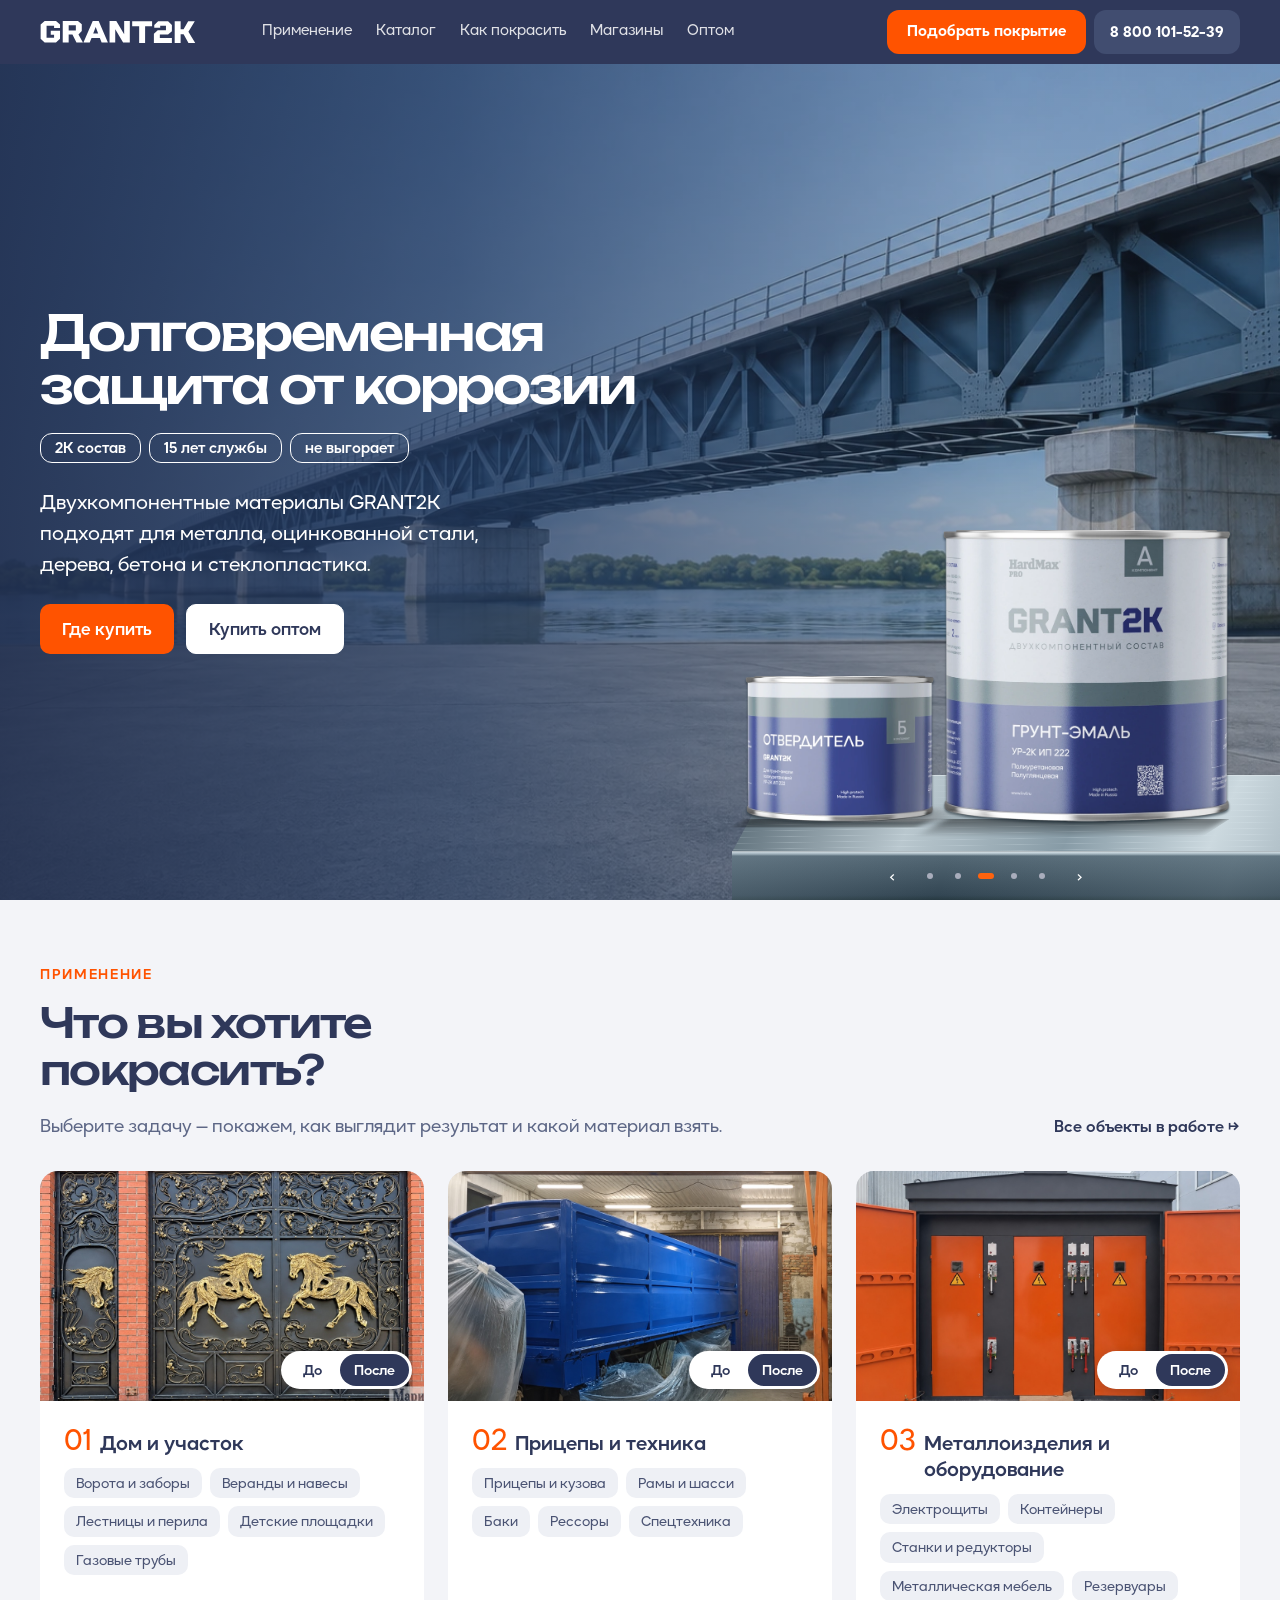
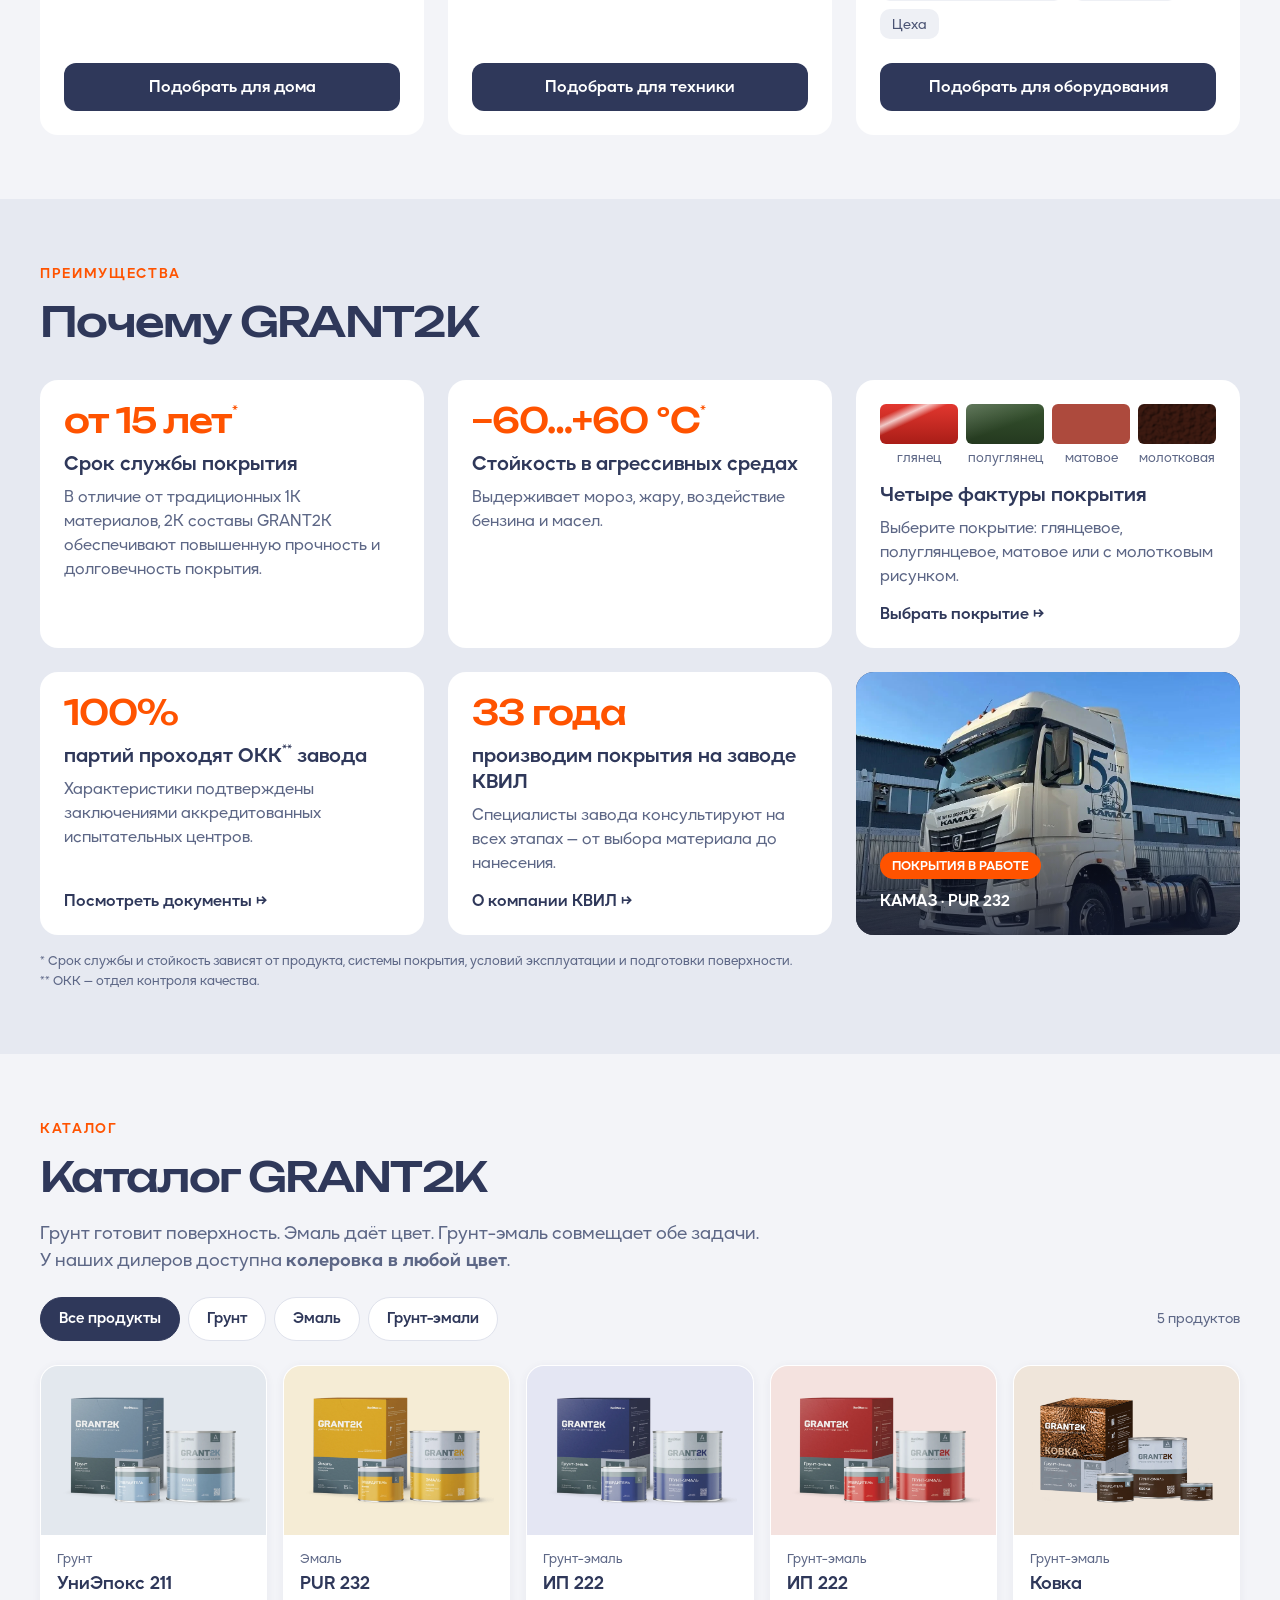
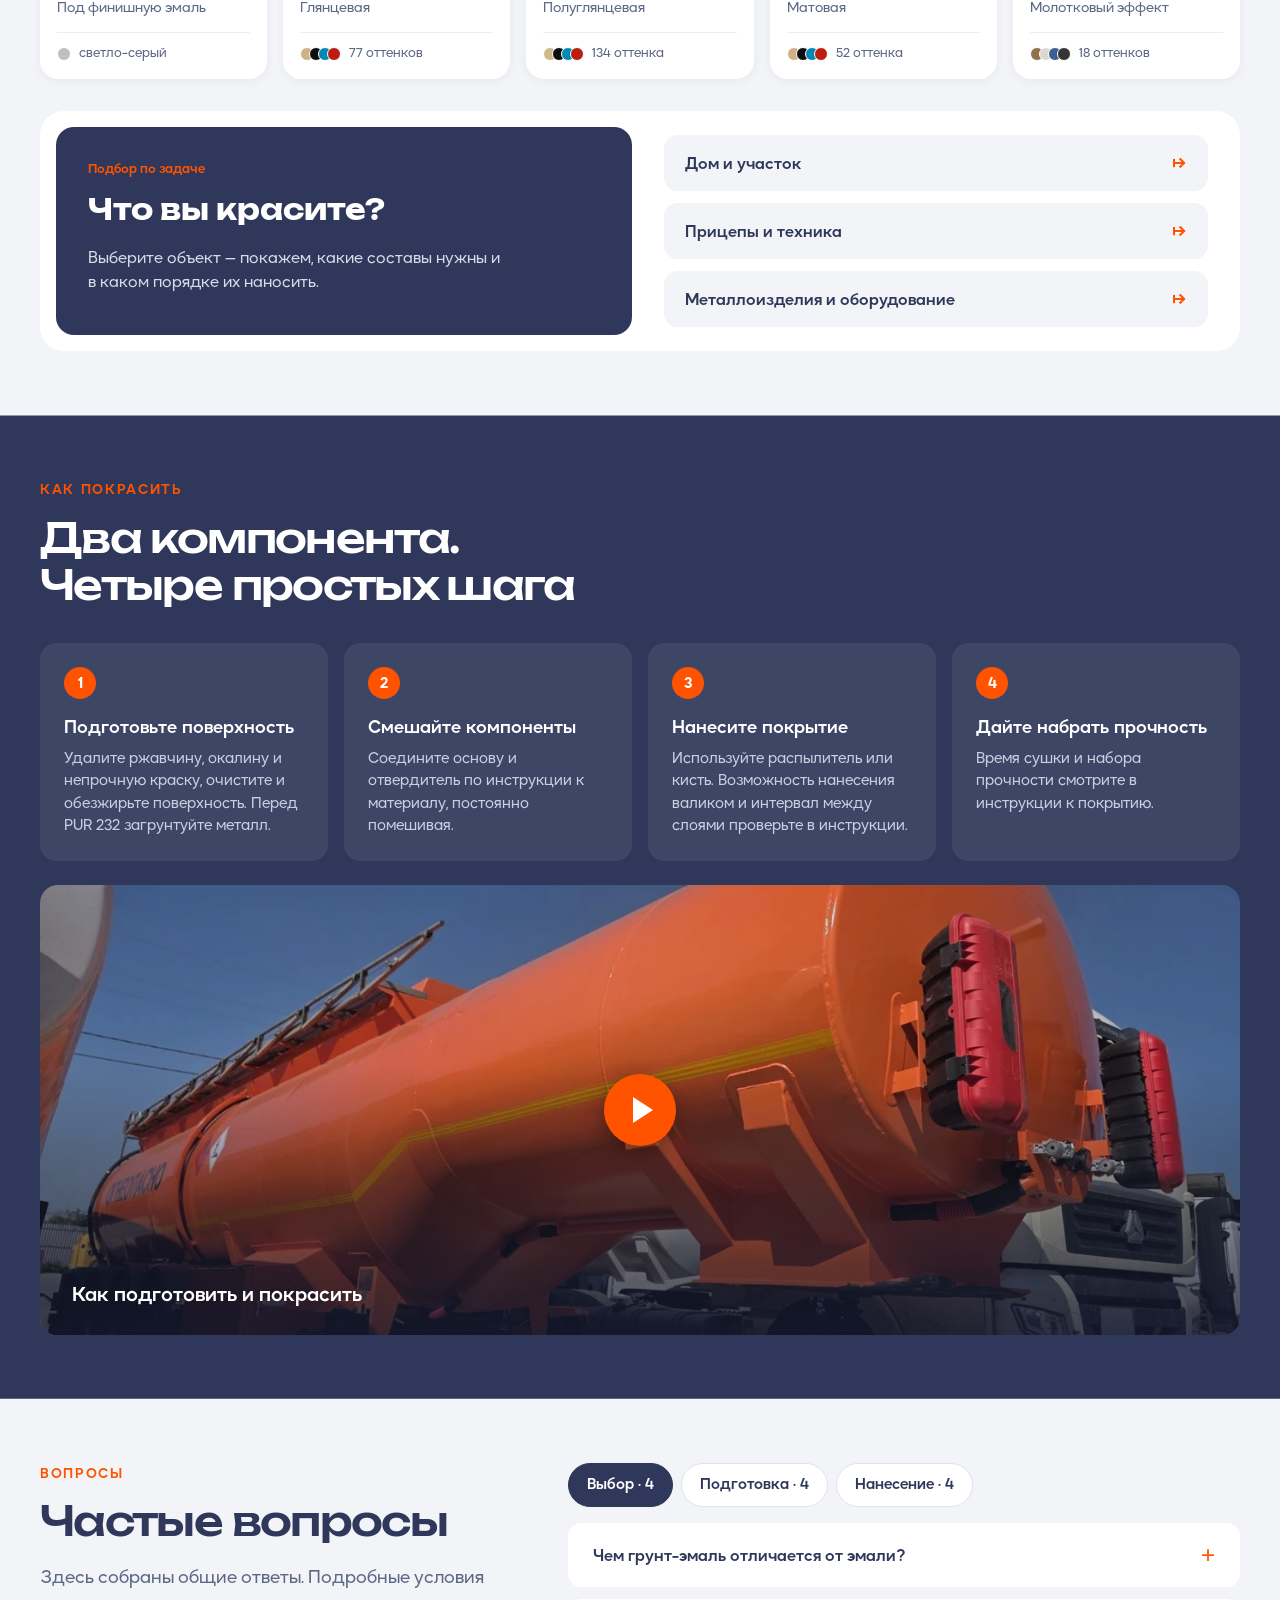
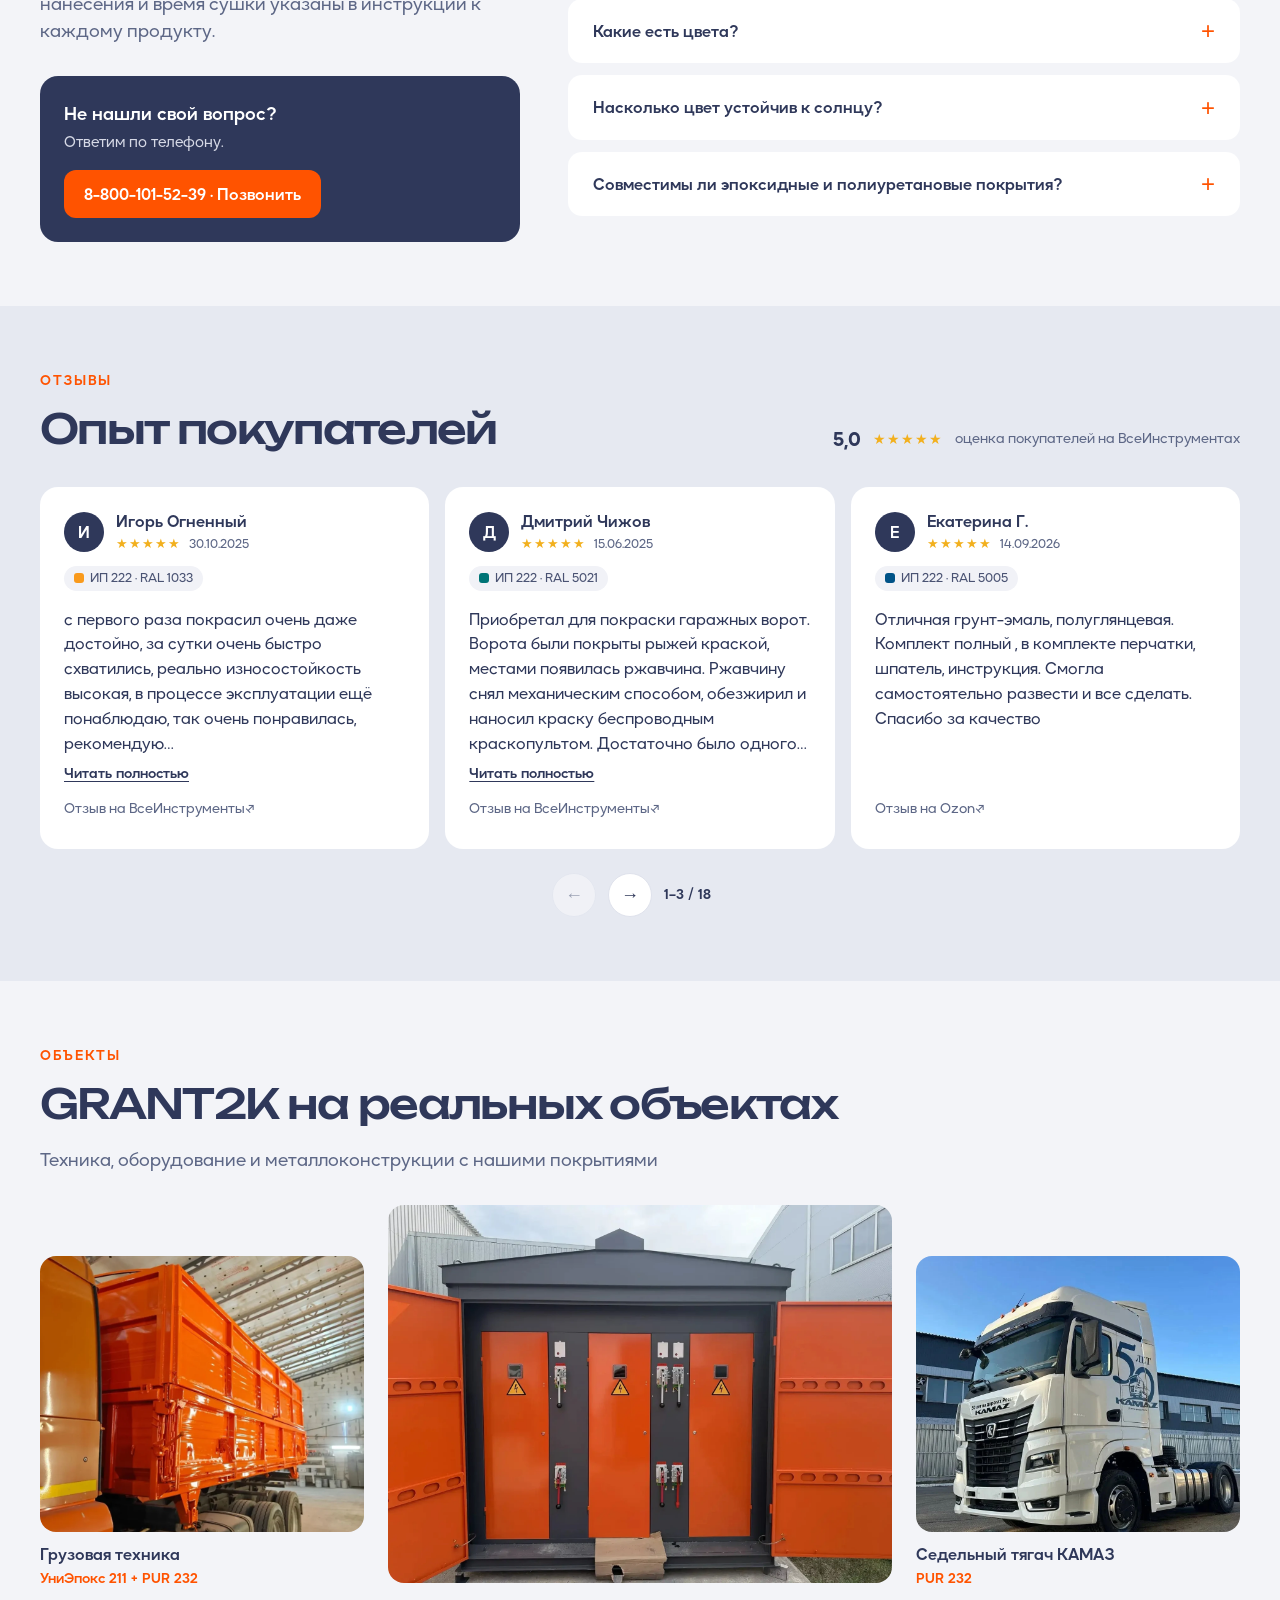
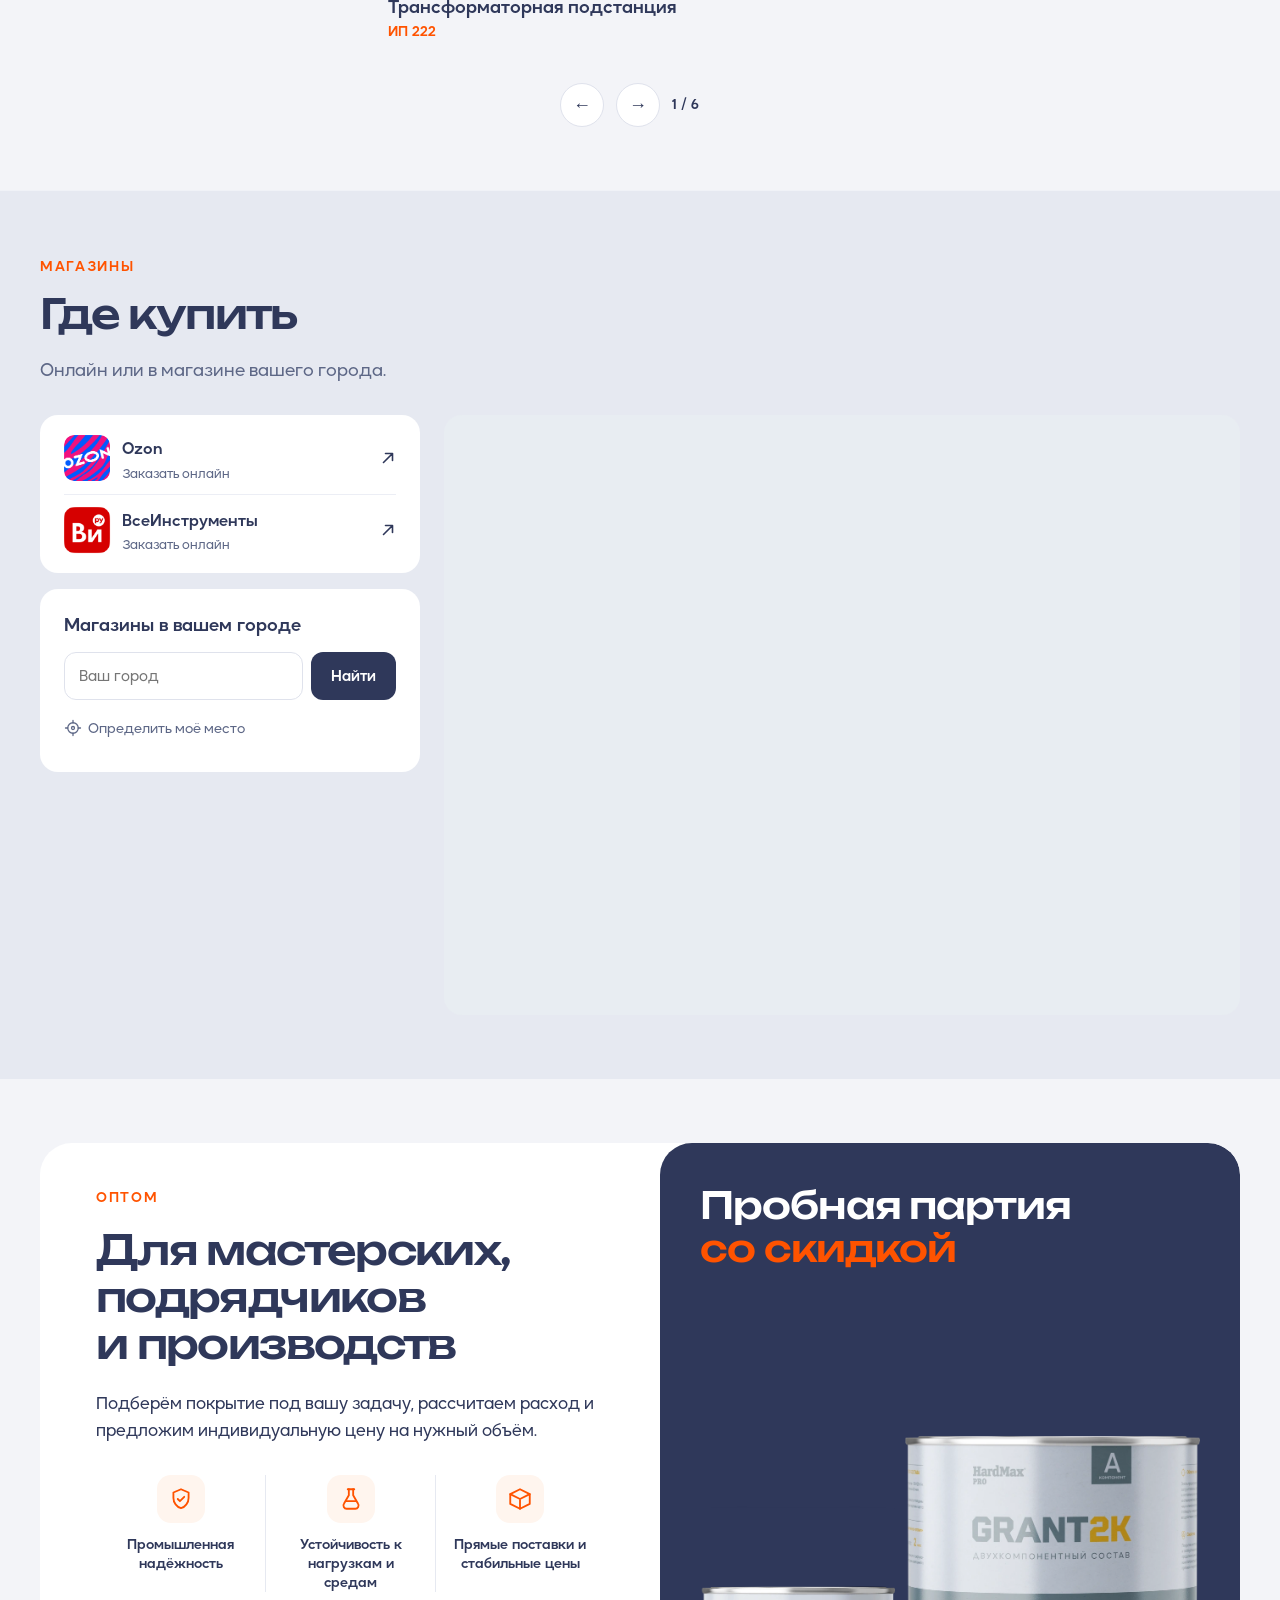
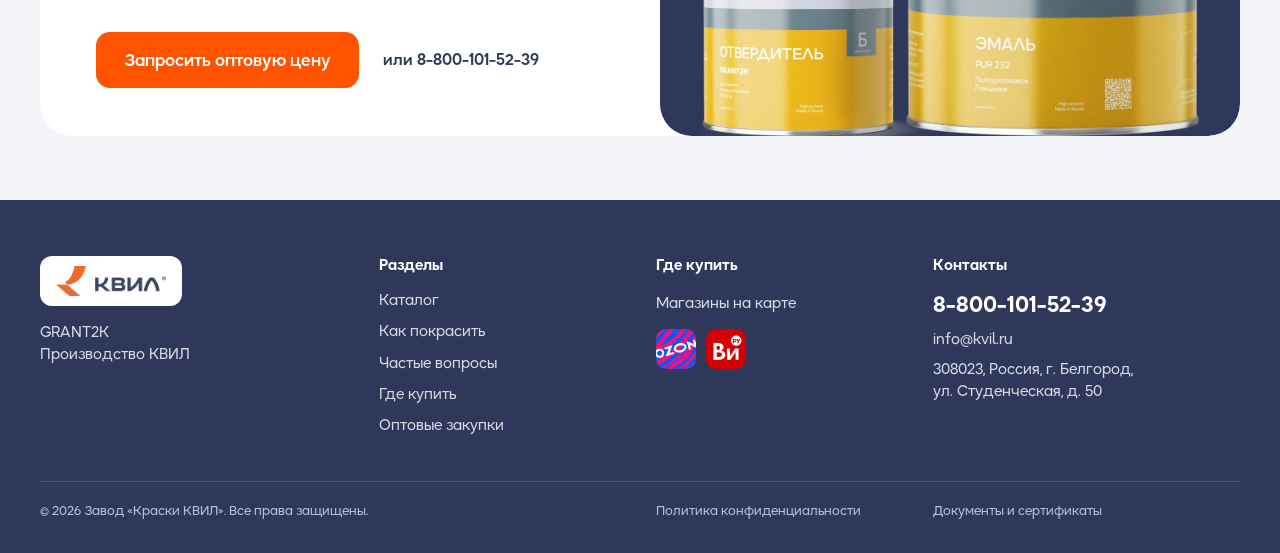
==== commit e1a6580f: "FAQ: прежние размеры и серый текст, синие жирные выделения (07dfc0d)" ====
--- a/index.html
+++ b/index.html
@@ -1473,7 +1473,7 @@
 #faq .fq-list{display:flex;flex-direction:column;gap:12px}
 #faq .fq-list details{margin:0;padding:0;border:1.5px solid transparent;border-radius:14px;background:#fff}
 #faq .fq-list details[open]{border-color:var(--orange)}
-#faq .fq-list summary{position:relative;display:block;padding:20px 56px 20px 24px;color:var(--ink);font-size:18px;font-weight:600;line-height:1.4;list-style:none;cursor:pointer}
+#faq .fq-list summary{position:relative;display:block;padding:20px 56px 20px 24px;color:var(--ink);font-size:16px;font-weight:600;line-height:1.4;list-style:none;cursor:pointer}
 #faq .fq-list summary::-webkit-details-marker{display:none}
 #faq .fq-list summary::after{content:"+";position:absolute;right:24px;top:50%;transform:translateY(-50%);color:var(--orange);font:400 24px/1 Arial,sans-serif;background:none;width:auto;height:auto}
 #faq .fq-list details[open] summary::after{content:"−"}
@@ -1481,10 +1481,10 @@
 #faq .fq-list summary:focus-visible{outline:2px solid var(--orange);outline-offset:2px;border-radius:12px}
 #faq .fq-list details p{margin:0;padding:0 24px 20px;color:#5d6786;font-size:15px;line-height:1.55}
 /* Ответы FAQ: абзацы, список и таблицы по продуктам */
-#faq .fq-list .fq-a{padding:0 24px 20px;color:var(--ink);font-size:18px;line-height:1.55}
+#faq .fq-list .fq-a{padding:0 24px 20px;color:#5d6786;font-size:15px;line-height:1.55}
 #faq .fq-list .fq-a p{margin:0 0 10px;padding:0;font-size:inherit;color:inherit}
 #faq .fq-list .fq-a>:last-child{margin-bottom:0}
-#faq .fq-list .fq-a strong{color:var(--orange);font-weight:600}
+#faq .fq-list .fq-a strong{color:var(--ink);font-weight:700}
 #faq .fq-list .fq-a ul{margin:0 0 10px;padding-left:20px}
 #faq .fq-list .fq-a li{margin:0 0 4px}
 #faq .fq-list .fq-a a{color:var(--ink);text-decoration:underline;text-underline-offset:2px}
@@ -1497,7 +1497,7 @@
 #faq .fq-table tbody th{color:var(--ink);font-weight:600}
 #faq .fq-table tbody tr:last-child>*{border-bottom:0}
 @media(max-width:640px){
-  #faq .fq-list .fq-a{padding:0 16px 16px;font-size:16px}
+  #faq .fq-list .fq-a{padding:0 16px 16px;font-size:14px}
   #faq .fq-table .fq-full{display:none}
   #faq .fq-table .fq-short{display:inline}
   #faq .fq-table tbody th{white-space:nowrap}
@@ -1536,7 +1536,7 @@
   #faq .fq-count{display:none}
   #faq .fq-tabs [role=tab]{padding:0 14px;font-size:14px}
   #faq .fq-list{gap:8px}
-  #faq .fq-list summary{padding:16px 48px 16px 16px;font-size:16px}
+  #faq .fq-list summary{padding:16px 48px 16px 16px;font-size:15px}
   #faq .fq-list summary::after{right:16px}
   #faq .fq-list details p{padding:0 16px 16px;font-size:14px}
   #faq .fq-call{padding:16px}
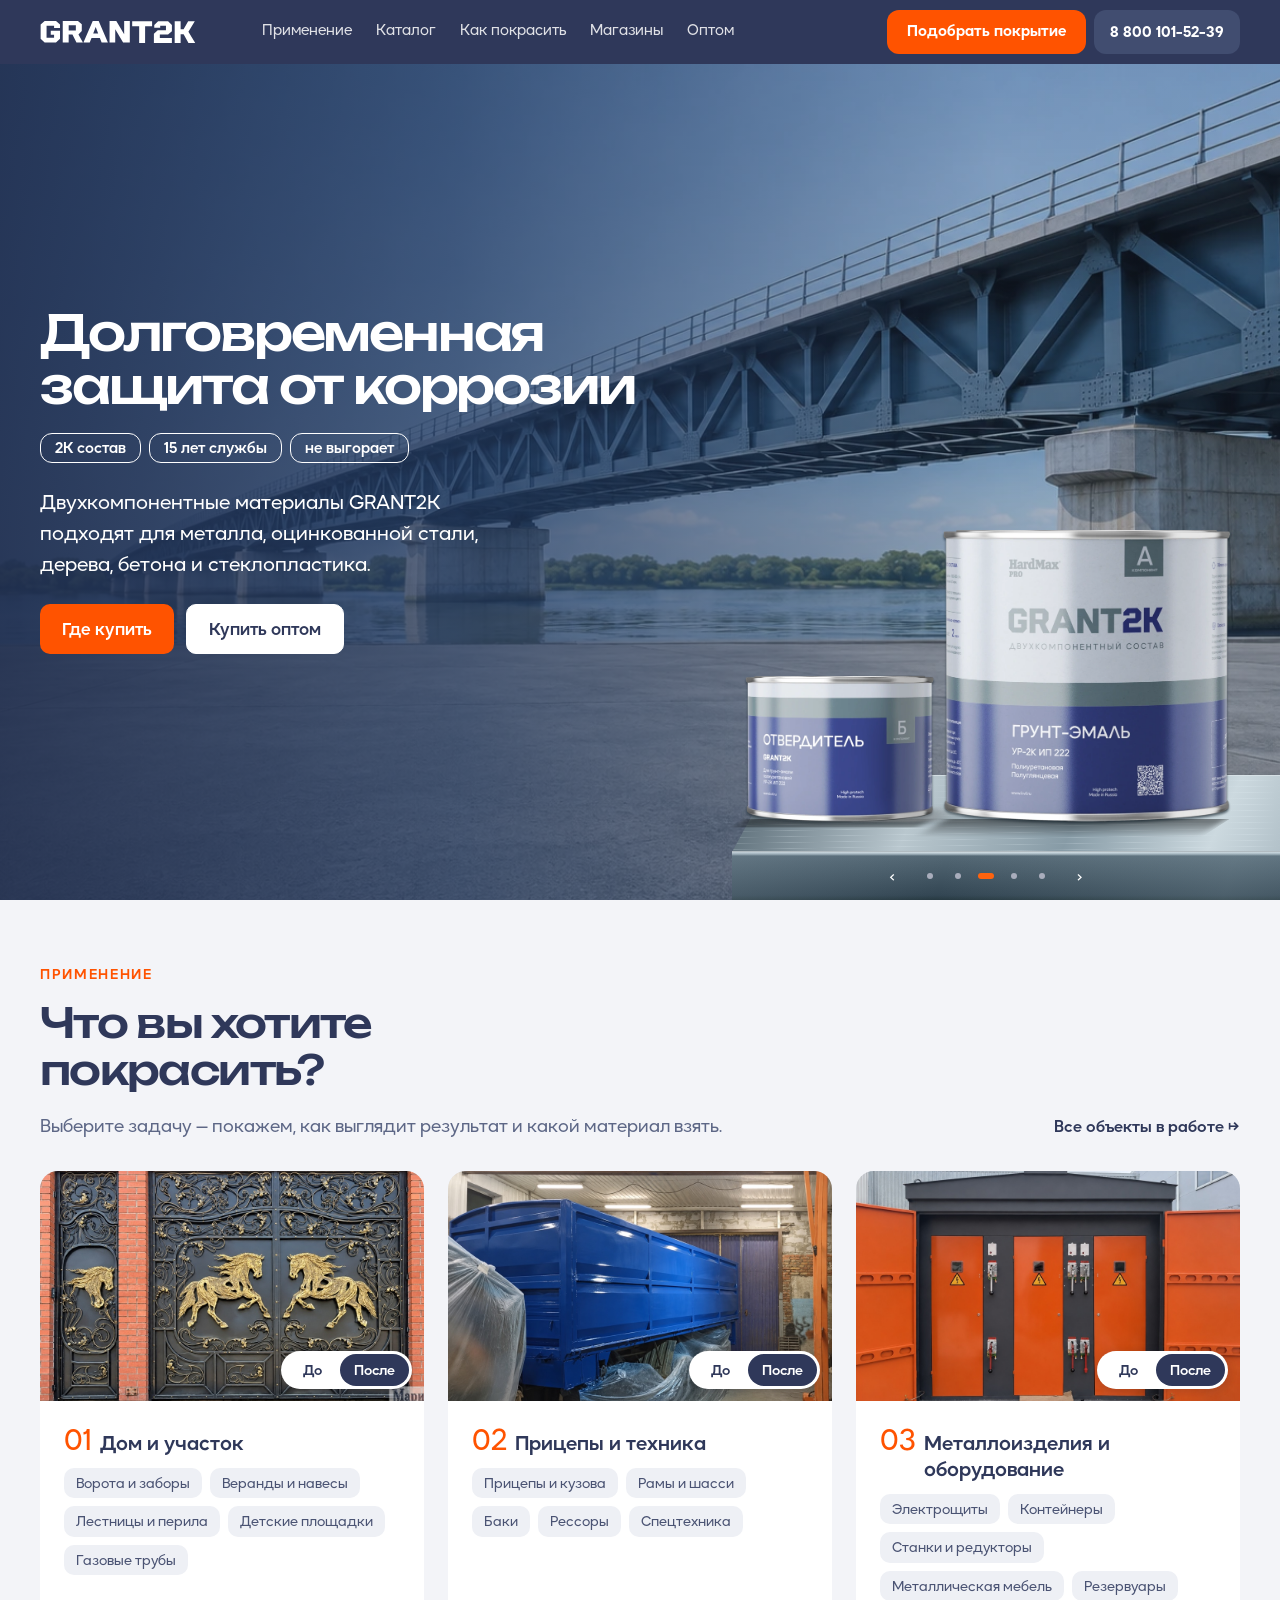
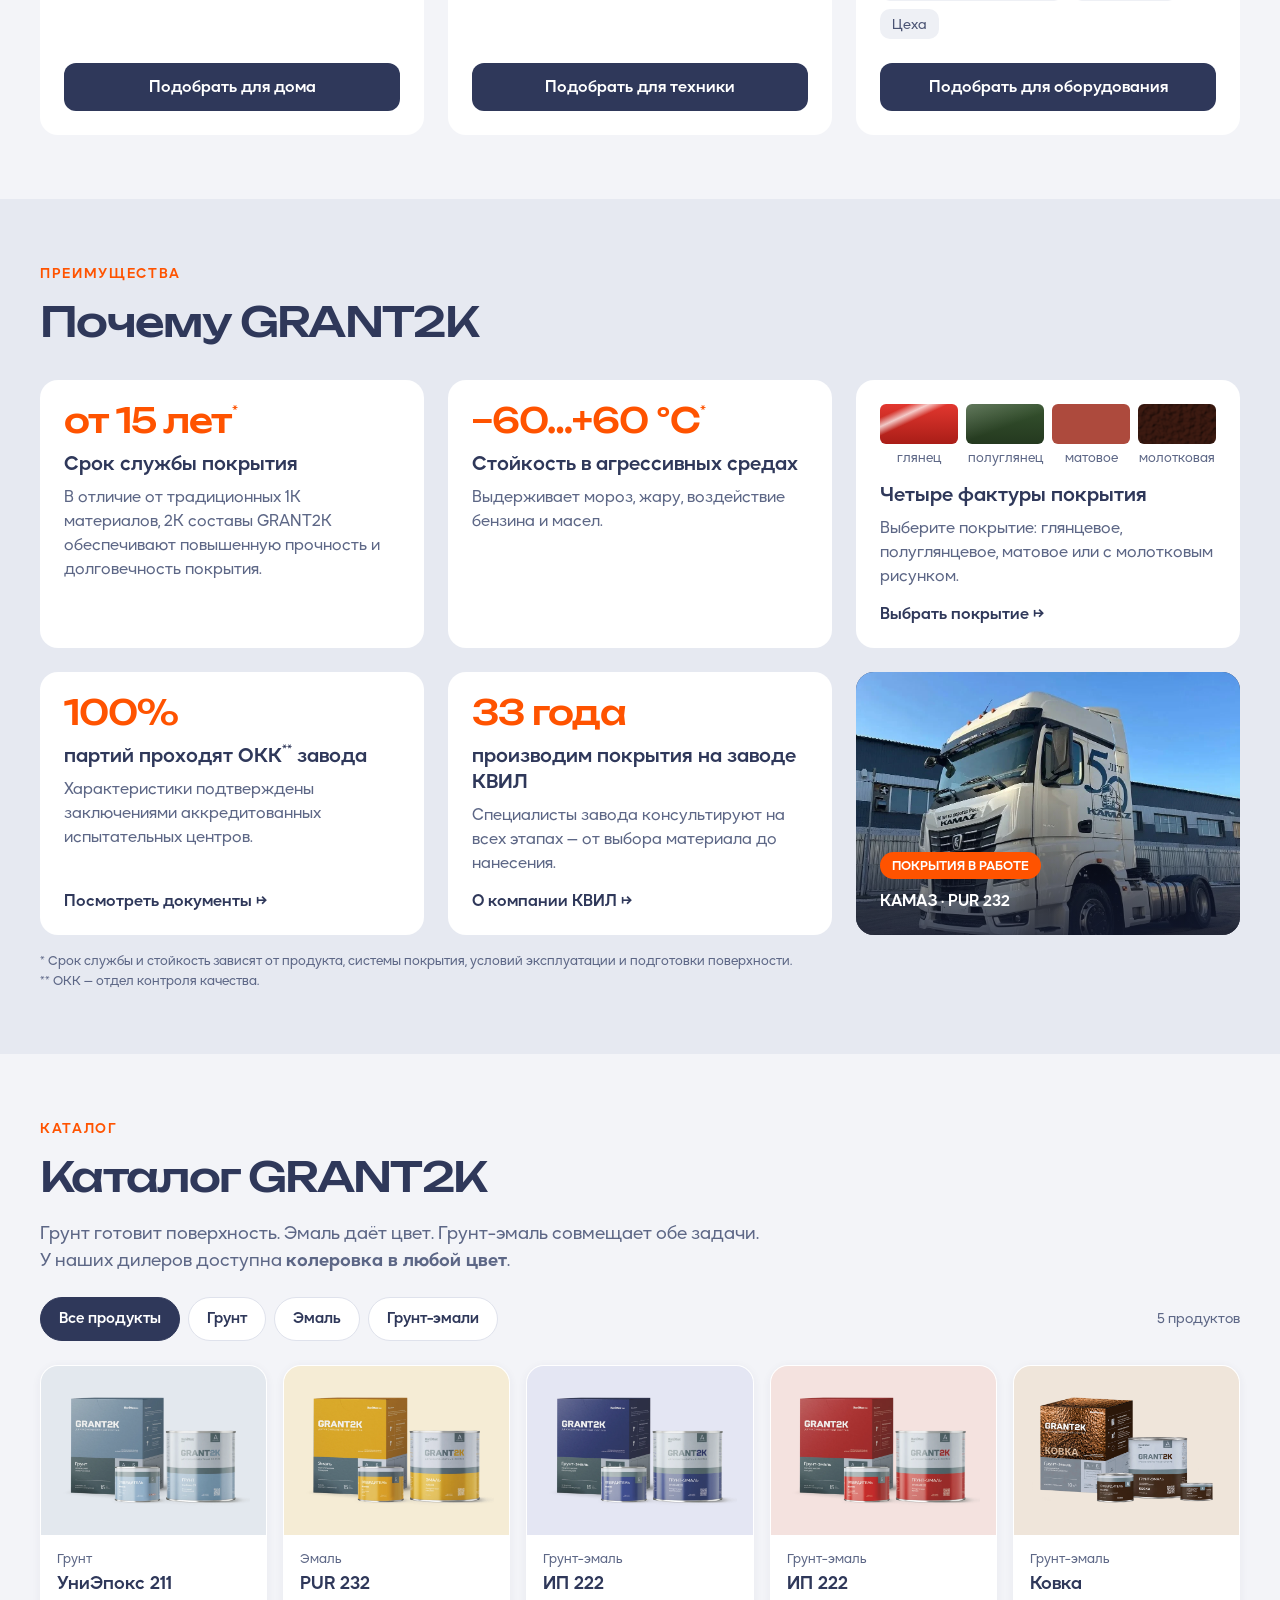
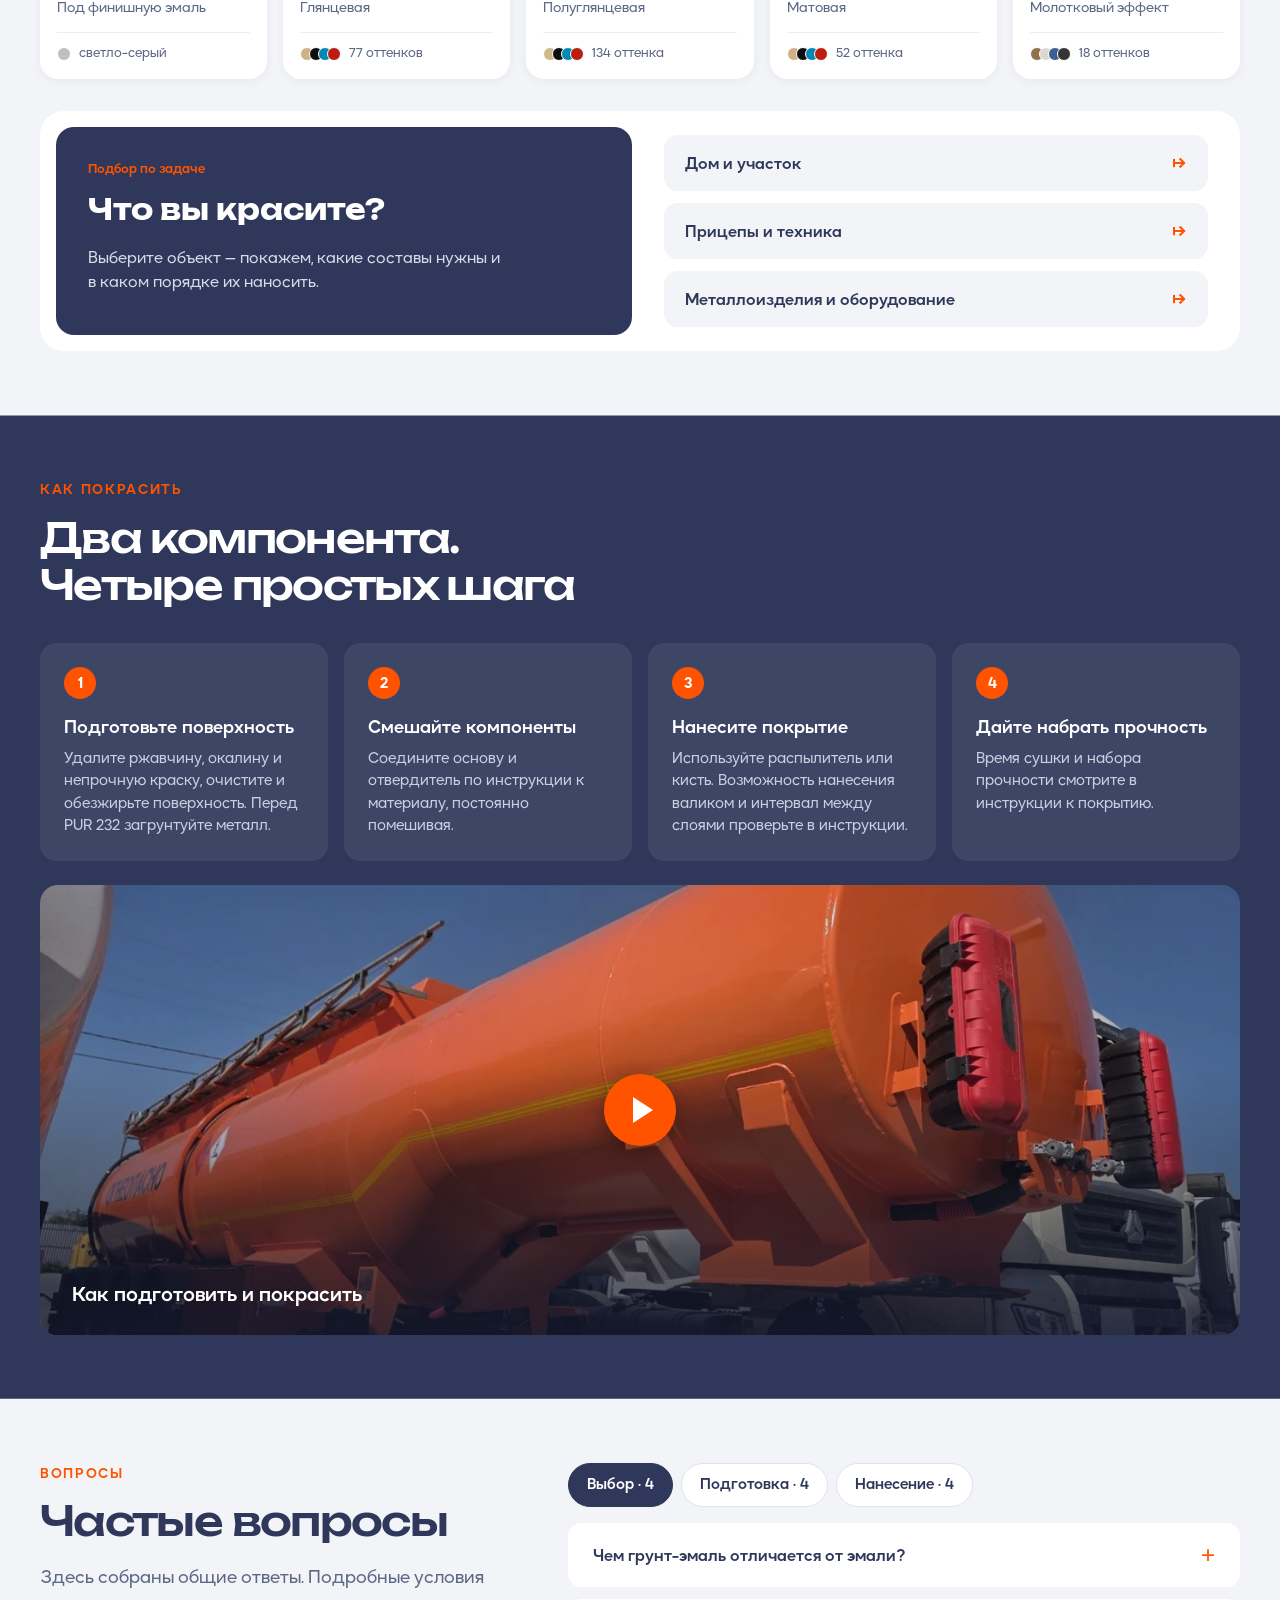
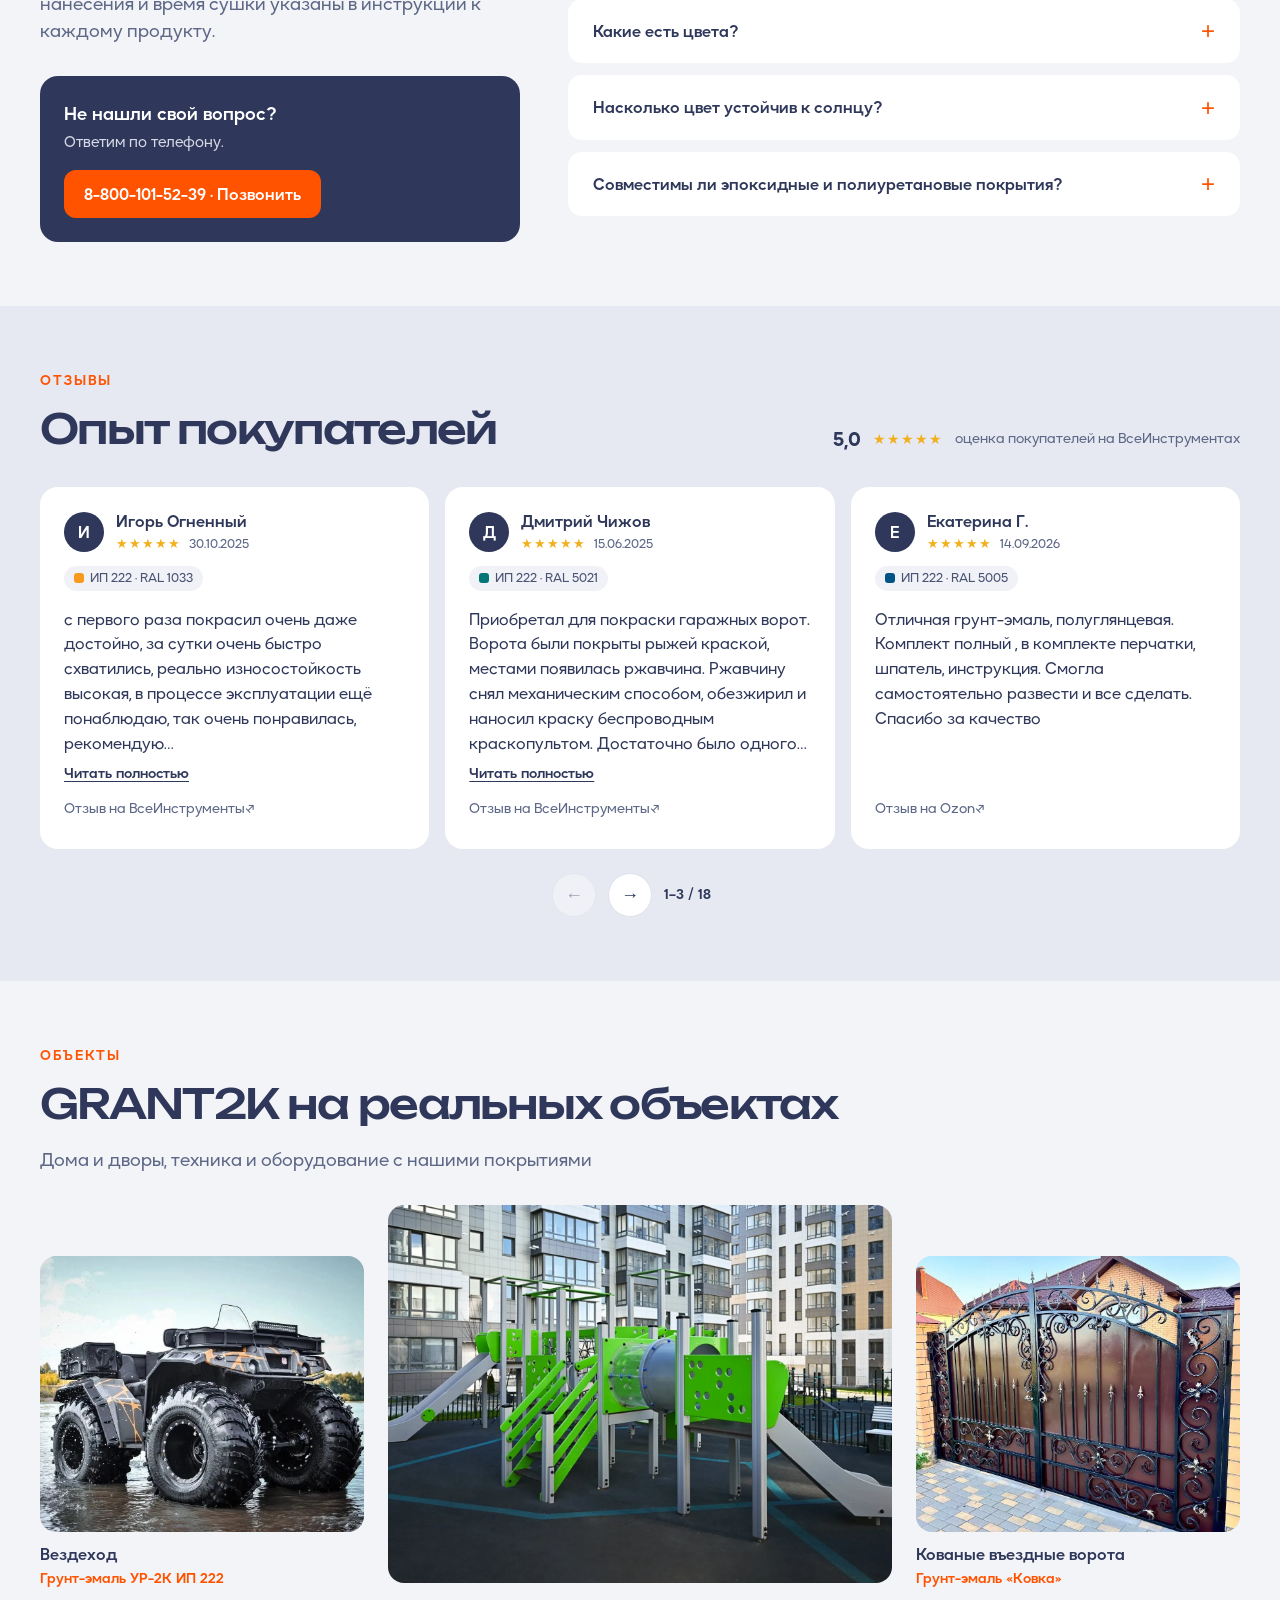
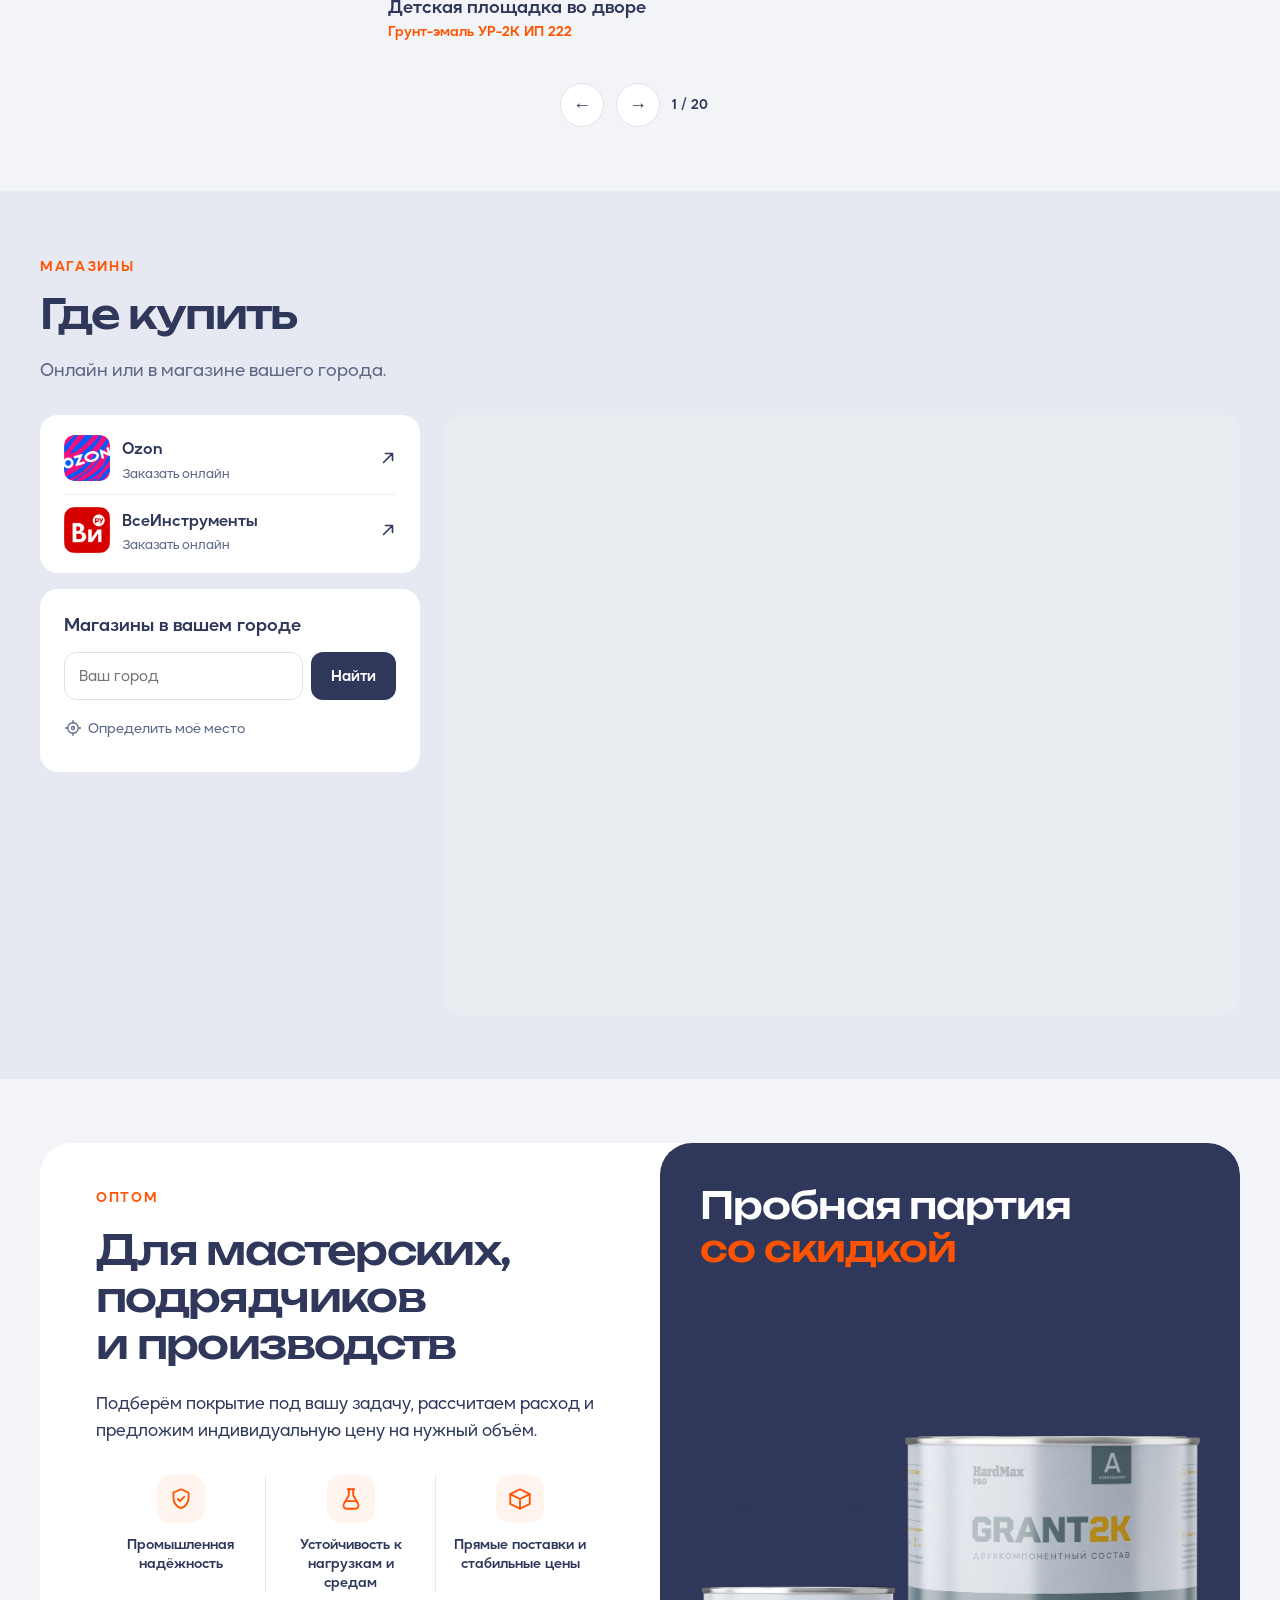
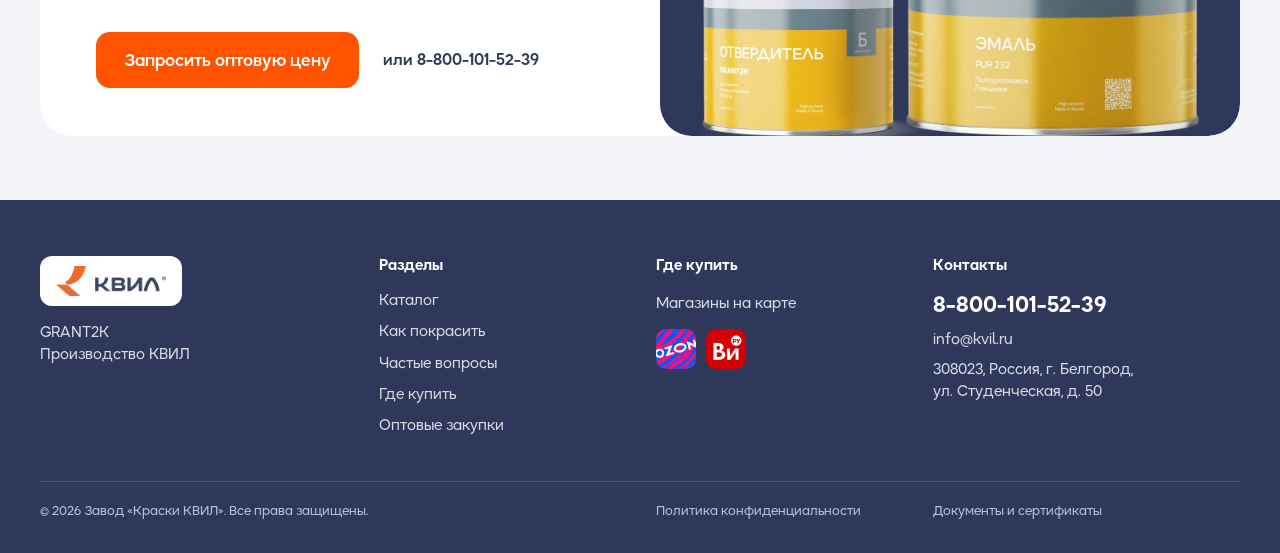
==== commit e44ca173: "Опубликовать d1b4705: 20 объектов и листание увеличенных фото" ====
--- a/index.html
+++ b/index.html
@@ -22,7 +22,7 @@
 .footer a{color:inherit}
 .footer img{filter:brightness(0) invert(1)}
 .footer .btn.ghost{background:var(--on-dark-surface);color:white}
-.footer :focus-visible{outline:2px solid white;outline-offset:4px}.footer img{width:130px}.footer .note{margin-top:26px}dialog{border:0;border-radius:22px;padding:0;width:min(680px,calc(100% - 32px));max-height:90dvh;color:var(--ink);background:white;box-shadow:0 20px 90px #18203945}dialog::backdrop{background:#172038a6}body:has(dialog[open]){overflow:hidden}.modal-head{display:flex;justify-content:space-between;align-items:center;padding:20px 26px;background:var(--paper);gap:15px}.modal-head>span{font-size:15px}.modal-close{border:0;border-radius:50%;width:42px;height:42px;background:var(--soft);font-size:26px}.modal-body{padding:30px}.modal-body h2, #wh-form h2{font-size:28px}.modal-body>p{margin-top:18px}.quiz-options{display:grid;gap:12px;margin-top:28px}.quiz-option{text-align:left;padding:18px 20px;background:var(--soft);border:0;border-radius:10px;display:flex;justify-content:space-between;gap:15px;align-items:center;min-height:60px;font-weight:600}.quiz-option:hover{background:#dce2ec}.lightbox{width:min(1050px,calc(100% - 30px))}.lightbox img{margin:auto;max-height:72dvh;object-fit:contain}.form{display:grid;gap:16px;margin-top:22px}.form label{display:grid;gap:6px}.form input,.form textarea{width:100%;border:1px solid var(--line);border-radius:8px;padding:12px;color:var(--ink);background:white}.form textarea{min-height:90px;resize:vertical}.message{background:var(--soft);padding:18px;border-radius:10px;margin-top:20px}.reveal{animation:appear .55s both}@keyframes appear{from{opacity:.1;transform:translateY(16px)}to{opacity:1;transform:translateY(0)}}.skip{position:fixed;left:10px;top:-100px;z-index:100;background:white;padding:12px}.skip:focus{top:10px}noscript{display:block;padding:24px;background:white}
+.footer :focus-visible{outline:2px solid white;outline-offset:4px}.footer img{width:130px}.footer .note{margin-top:26px}dialog{border:0;border-radius:22px;padding:0;width:min(680px,calc(100% - 32px));max-height:90dvh;color:var(--ink);background:white;box-shadow:0 20px 90px #18203945}dialog::backdrop{background:#172038a6}body:has(dialog[open]){overflow:hidden}.modal-head{display:flex;justify-content:space-between;align-items:center;padding:20px 26px;background:var(--paper);gap:15px}.modal-head>span{font-size:15px}.modal-close{border:0;border-radius:50%;width:42px;height:42px;background:var(--soft);font-size:26px}.modal-body{padding:30px}.modal-body h2, #wh-form h2{font-size:28px}.modal-body>p{margin-top:18px}.quiz-options{display:grid;gap:12px;margin-top:28px}.quiz-option{text-align:left;padding:18px 20px;background:var(--soft);border:0;border-radius:10px;display:flex;justify-content:space-between;gap:15px;align-items:center;min-height:60px;font-weight:600}.quiz-option:hover{background:#dce2ec}.lightbox{width:fit-content;height:fit-content;margin:auto;max-width:calc(100vw - 32px);max-height:calc(100dvh - 32px);padding:0;overflow:visible;background:transparent;box-shadow:none;border-radius:0}.lightbox::backdrop{background:rgba(16,20,36,.86)}.lightbox img{display:block;width:auto;height:auto;max-width:calc(100vw - 32px);max-height:calc(100dvh - 32px);object-fit:contain;border-radius:12px;background:#dfe2ea}.lightbox .modal-head{position:absolute;top:12px;right:12px;padding:0;background:none}.lightbox .modal-close{width:44px;height:44px;display:grid;place-items:center;padding:0;background:rgba(255,255,255,.92);color:var(--ink);box-shadow:0 2px 10px rgba(16,20,36,.25);cursor:pointer}.lightbox .modal-close:hover{background:#fff}.lightbox .modal-close:focus-visible{outline:3px solid var(--orange);outline-offset:2px}.lightbox .lb-nav{position:absolute;top:50%;width:44px;height:44px;margin-top:-22px;display:grid;place-items:center;padding:0;border:0;border-radius:50%;background:rgba(255,255,255,.92);color:var(--ink);font:400 20px/1 Arial,sans-serif;box-shadow:0 2px 10px rgba(16,20,36,.25);cursor:pointer}.lightbox .lb-prev{left:12px}.lightbox .lb-next{right:12px}.lightbox .lb-nav:hover{background:#fff}.lightbox .lb-nav:focus-visible{outline:3px solid var(--orange);outline-offset:2px}.lightbox .lb-nav[hidden]{display:none}#large-photo{touch-action:pan-y;user-select:none;-webkit-user-select:none}.lightbox-label{position:absolute;width:1px;height:1px;margin:-1px;padding:0;overflow:hidden;clip:rect(0 0 0 0);white-space:nowrap;border:0}.form{display:grid;gap:16px;margin-top:22px}.form label{display:grid;gap:6px}.form input,.form textarea{width:100%;border:1px solid var(--line);border-radius:8px;padding:12px;color:var(--ink);background:white}.form textarea{min-height:90px;resize:vertical}.message{background:var(--soft);padding:18px;border-radius:10px;margin-top:20px}.reveal{animation:appear .55s both}@keyframes appear{from{opacity:.1;transform:translateY(16px)}to{opacity:1;transform:translateY(0)}}.skip{position:fixed;left:10px;top:-100px;z-index:100;background:white;padding:12px}.skip:focus{top:10px}noscript{display:block;padding:24px;background:white}
 @media(min-width:1450px){.hero-grid{min-height:500px}.hero-stage{height:410px}}
 @media(max-width:1000px){.benefit-grid,.catalog-grid{grid-template-columns:repeat(2,minmax(0,1fr))}.footer-row>a[href^="tel:"]{white-space:nowrap}.wrap{--page-gutter:28px}nav{gap:14px;font-size:14px}.nav-inner{gap:18px}.nav-quiz{display:none}.hero-grid{gap:15px}.hero-stage{height:290px}.hero-copy>p{font-size:17px}.applications{gap:16px}.application{padding:22px}.benefit-grid{gap:16px}.benefit{padding:23px}.reviews-objects{gap:30px}.industry-strip{grid-template-columns:100px 1fr}.industry-strip img{width:100px}.industry-strip .btn{grid-column:2}.manufacturer a{font-size:21px}.product-card img{height:170px}}
 @media(max-width:700px){.wrap{--page-gutter:20px}.section{padding-block:55px}.section-head{display:block;margin-bottom:28px}.section-head p{margin-top:18px}.nav-inner{height:68px}.wordmark{font-size:23px}.menu-toggle{display:block}nav{display:none;position:absolute;top:68px;left:0;right:0;background:white;padding:18px 20px;flex-direction:column;font-size:18px;gap:4px;box-shadow:0 20px 30px #2f385a18}nav.open{display:flex}nav a{padding:12px}.hero{padding-top:36px}.hero-grid{grid-template-columns:1fr;gap:22px;min-height:0}.hero h1{font-size:44px}.hero-copy>p{font-size:17px;max-width:100%}.hero .actions{gap:8px}.hero .actions .btn{padding-inline:17px;flex:1}.hero-stage{height:260px}.hero-bottom{gap:20px;flex-wrap:wrap;padding:24px 0;margin-top:20px}.hero-fact strong{font-size:24px}.hero-bottom .tagline{margin:0;text-align:left;max-width:none;font-size:15px;flex-basis:100%}.applications,.benefit-grid,.catalog-grid,.how-grid,.faq-grid,.reviews-objects,.marketplaces,.dealer-grid{grid-template-columns:1fr}.application h3{min-height:0}.application ul{margin:16px 0}.application{padding:26px}.industry-strip{grid-template-columns:80px 1fr;gap:15px;padding:18px}.industry-strip img{width:80px;height:100%}.industry-strip h3{font-size:19px}.industry-strip p{font-size:15px}.industry-strip .btn{grid-column:1/-1}.benefit{min-height:0;padding:28px}.benefit .big{font-size:34px}.benefit.pick h3{font-size:24px}.product-card img{height:230px}.product-detail{padding:23px}.detail-grid{grid-template-columns:1fr;gap:20px}.detail-top{align-items:start}.detail-top h3{max-width:220px}.detail-image{height:220px}.detail-top .close-inline{font-size:14px;padding:8px}.specs{gap:16px}.filters{gap:8px}.filter{padding:11px 14px}.how-grid{gap:30px}.video-slot{min-height:240px}.contact-strip,.manufacturer,.footer-row{align-items:start;flex-direction:column}.contact-strip .btn{width:100%}.reviews-objects{gap:50px}.marketplaces{gap:12px;margin-bottom:40px}.marketplace{min-width:0;padding:20px;gap:12px}.marketplace strong{font-size:clamp(18px,5.4vw,24px)}.dealer-head{align-items:stretch;flex-direction:column}.dealer-head select{width:100%}.map-demo{min-height:260px}.manufacturer a{font-size:22px}.modal-body{padding:24px}.modal-body h2, #wh-form h2{font-size:25px}.modal-head{padding:14px 20px}.quiz-nav{flex-wrap:wrap}.comparison{height:240px}.compare-panel{padding:18px}.compare-title h3{font-size:19px}.draft-line{font-size:13px}.footer-row{gap:25px}.objects{grid-template-columns:1fr}.object img{height:auto}}
@@ -1625,7 +1625,7 @@
 #objects .ob-photo img{display:block;width:100%;height:100%;object-fit:cover}
 #objects .ob-item figcaption{margin:0;padding:12px 0 0;background:none}
 #objects .ob-item figcaption strong{display:block;color:var(--ink);font-size:16px;font-weight:600;line-height:1.3}
-#objects .ob-item figcaption span{display:block;margin-top:4px;color:var(--orange);font-size:14px;font-weight:600;line-height:1.3}
+#objects .ob-item figcaption span{display:block;margin-top:4px;color:var(--orange);font-size:14px;font-weight:600;line-height:1.3}#objects .ob-item figcaption span.ob-place{color:#5d6786}
 #objects .ob-item.is-active{left:50%;width:var(--wa);opacity:1;visibility:visible;z-index:2}
 #objects .ob-item.is-active .ob-photo{height:var(--ha)}
 #objects .ob-item.is-active figcaption strong{font-size:18px}
@@ -1641,7 +1641,7 @@
 @media (max-width:700px){
   .ob-sec,.ob-sec[data-design-id]{padding-top:48px!important;padding-bottom:48px}
   #objects .ob-lead{margin:16px 0 24px;font-size:16px}
-  #objects .ob-stage{--wa:100cqi;--ha:75cqi;--ws:100cqi;--hs:75cqi;height:calc(var(--ha) + 70px)}
+  #objects .ob-stage{--wa:100cqi;--ha:75cqi;--ws:100cqi;--hs:75cqi;height:calc(var(--ha) + 104px)}
   #objects .ob-item.is-prev,#objects .ob-item.is-prev2{left:-50cqi;top:0;opacity:0;visibility:hidden}
   #objects .ob-item.is-next,#objects .ob-item.is-next2{left:150cqi;top:0;opacity:0;visibility:hidden}
   #objects .ob-nav{justify-content:flex-start;margin-top:16px}
@@ -2707,7 +2707,7 @@
 
 <div data-design-id="g0033" class="actions"><a data-design-id="g0034" class="btn" href="#buy">Где купить</a><a href="#workshops" class="btn light" id="partnership"><span class="label-long">Купить оптом</span><span class="label-short">Оптом</span></a><button type="button" class="btn" id="hero-quiz" data-quiz>Подобрать</button></div></div><div data-design-id="g0038" class="hero-product"><div data-design-id="g0039" class="hero-stage"><div data-design-id="g0040" class="hero-crop" data-product="222"><img data-design-id="g0041" id="hero-image" src="assets/hero-cans-222.webp" alt="Основа и отвердитель ИП 222" fetchpriority="high"></div></div><div class="hero-meta"><div data-design-id="g0042" class="product-caption" id="hero-caption">ИП 222 · Полуглянцевая грунт-эмаль</div><div data-design-id="g0043" class="carousel-controls"><button data-design-id="g0044" class="circle" id="prev" aria-label="Предыдущий продукт">‹</button><div data-design-id="g0045" class="dots" id="dots"></div><button data-design-id="g0046" class="circle" id="next" aria-label="Следующий продукт">›</button></div></div></div></div></div></section>
 <section data-design-id="g0049" id="applications" class="section wrap apps"><div class="apps-head"><p class="section-eyebrow" data-design-id="application-eyebrow">Применение</p><h2 data-design-id="g0051">Что вы хотите <br>покрасить?</h2><div class="apps-intro"><p data-design-id="g0052"><span class="apps-lead-wide">Выберите задачу — покажем, как выглядит результат и какой материал взять.</span><span class="apps-lead-narrow">Листайте карточки — покажем результат и подходящий материал.</span></p><a class="apps-all" href="#objects">Все объекты в работе →</a></div></div><div class="apps-tabs" role="group" aria-label="Направление"><button type="button" class="apps-tab" data-app-tab="0" aria-controls="app-home" aria-pressed="true">Дом и участок</button><button type="button" class="apps-tab" data-app-tab="1" aria-controls="app-tech" aria-pressed="false">Техника</button><button type="button" class="apps-tab" data-app-tab="2" aria-controls="app-equipment" aria-pressed="false">Оборудование</button></div><div class="apps-track"><article class="app-card" id="app-home" aria-labelledby="app-home-title"><div class="app-photo" data-state="after"><img class="app-img app-before" src="assets/compare-gates-before.jpg" alt="Кованые ворота до окраски" width="1000" height="750" loading="lazy" decoding="async"><img class="app-img app-after" src="assets/compare-gates-after.jpg" alt="Кованые ворота после окраски" width="1000" height="750" loading="lazy" decoding="async"><div class="ba-toggle" role="group" aria-label="Кованые ворота: до или после окраски"><button type="button" data-ba="before" aria-pressed="false">До</button><button type="button" data-ba="after" aria-pressed="true">После</button></div></div><div class="app-body"><h3 id="app-home-title"><span class="app-num">01</span> <span class="app-title">Дом и участок</span></h3><ul class="app-tags" aria-label="Примеры"><li>Ворота и заборы</li><li>Веранды и навесы</li><li>Лестницы и перила</li><li>Детские площадки</li><li>Газовые трубы</li></ul><button type="button" class="app-pick" data-quiz-object="home">Подобрать для дома</button></div></article><article class="app-card" id="app-tech" aria-labelledby="app-tech-title"><div class="app-photo" data-state="after"><img class="app-img app-before" src="assets/compare-truck-before.jpg" alt="Кузов прицепа до окраски" width="1000" height="750" loading="lazy" decoding="async"><img class="app-img app-after" src="assets/compare-truck-after.jpg" alt="Кузов прицепа после окраски" width="1000" height="750" loading="lazy" decoding="async"><div class="ba-toggle" role="group" aria-label="Кузов прицепа: до или после окраски"><button type="button" data-ba="before" aria-pressed="false">До</button><button type="button" data-ba="after" aria-pressed="true">После</button></div></div><div class="app-body"><h3 id="app-tech-title"><span class="app-num">02</span> <span class="app-title">Прицепы и техника</span></h3><ul class="app-tags" aria-label="Примеры"><li>Прицепы и кузова</li><li>Рамы и шасси</li><li>Баки</li><li>Рессоры</li><li>Спецтехника</li></ul><button type="button" class="app-pick" data-quiz-object="tech">Подобрать для техники</button></div></article><article class="app-card" id="app-equipment" aria-labelledby="app-equipment-title"><div class="app-photo" data-state="after"><img class="app-img app-before" src="assets/compare-panels-before.jpg" alt="Трансформаторная подстанция до окраски" width="1000" height="750" loading="lazy" decoding="async"><img class="app-img app-after" src="assets/compare-panels-after.jpg" alt="Трансформаторная подстанция после окраски" width="1000" height="750" loading="lazy" decoding="async"><div class="ba-toggle" role="group" aria-label="Трансформаторная подстанция: до или после окраски"><button type="button" data-ba="before" aria-pressed="false">До</button><button type="button" data-ba="after" aria-pressed="true">После</button></div></div><div class="app-body"><h3 id="app-equipment-title"><span class="app-num">03</span> <span class="app-title">Металлоизделия и оборудование</span></h3><ul class="app-tags" aria-label="Примеры"><li>Электрощиты</li><li>Контейнеры</li><li>Станки и редукторы</li><li>Металлическая мебель</li><li>Резервуары</li><li>Цеха</li></ul><button type="button" class="app-pick" data-quiz-object="equipment">Подобрать для оборудования</button></div></article></div><div class="apps-pager" aria-hidden="true"><span class="apps-dots"><i class="on"></i><i></i><i></i></span><span class="apps-count"><b>1</b> / 3 · листайте →</span></div></section><section data-design-id="g0101" class="section benefits bnf" id="benefits"><div data-design-id="g0102" class="wrap"><p class="section-eyebrow">Преимущества</p><h2 class="bnf-title" data-design-id="g0104">Почему GRANT2K</h2><div class="bnf-grid"><article class="bnf-card bnf-num"><p class="bnf-big">от 15 лет<sup>*</sup></p><h3>Срок службы покрытия</h3><p class="bnf-text">В отличие от традиционных 1К материалов, 2К составы GRANT2K обеспечивают повышенную прочность и долговечность покрытия.</p></article><article class="bnf-card bnf-num"><p class="bnf-big">−60…+60&nbsp;°C<sup>*</sup></p><h3>Стойкость в агрессивных средах</h3><p class="bnf-text">Выдерживает мороз, жару, воздействие бензина и масел.</p></article><article class="bnf-card bnf-finish"><ul class="bnf-swatches" aria-label="Виды поверхности"><li><i class="sw-gloss" aria-hidden="true"></i>глянец</li><li><i class="sw-satin" aria-hidden="true"></i>полуглянец</li><li><i class="sw-matte" aria-hidden="true"></i>матовое</li><li><i class="sw-hammer" aria-hidden="true"></i>молотковая</li></ul><h3>Четыре фактуры покрытия</h3><p class="bnf-text">Выберите покрытие: глянцевое, полуглянцевое, матовое или с молотковым рисунком.</p><a href="#catalog" class="bnf-link">Выбрать покрытие →</a></article><article class="bnf-card"><p class="bnf-big">100%</p><h3>партий проходят ОКК<sup>**</sup> завода</h3><p class="bnf-text">Характеристики подтверждены заключениями аккредитованных испытательных центров.</p><button type="button" class="bnf-link" id="benefit-docs-open">Посмотреть документы →</button></article><article class="bnf-card"><p class="bnf-big">33 года</p><h3>производим покрытия на заводе КВИЛ</h3><p class="bnf-text">Специалисты завода консультируют на всех этапах — от выбора материала до нанесения.</p><a href="https://www.kvil.ru/" target="_blank" rel="noopener" class="bnf-link">О компании КВИЛ →</a></article><div class="bnf-photo"><a href="#objects" aria-label="Посмотреть фотографии покрытий на реальных объектах"><img src="assets/object-tractor.webp" alt="Седельный тягач КАМАЗ, окрашенный эмалью PUR 232" loading="lazy" decoding="async"><span class="bnf-tag">Покрытия в работе</span><span class="bnf-caption">КАМАЗ · PUR 232</span></a></div></div><p class="benefit-footnote bnf-note" id="service-life-note">* Срок службы и стойкость зависят от продукта, системы покрытия, условий эксплуатации и подготовки поверхности.<br>** ОКК — отдел контроля качества.</p></div></section><section data-design-id="g0130" class="section" id="catalog"><div class="wrap"><p class="section-eyebrow">Каталог</p><div data-design-id="g0131" class="section-head landing-heading"><h2 data-design-id="g0132">Каталог GRANT2K</h2><p data-design-id="g0133">Грунт готовит поверхность. Эмаль даёт цвет. Грунт-эмаль совмещает обе задачи.<br>У наших дилеров доступна <strong>колеровка в любой цвет</strong>.</p></div><div class="catalog-bar"><div data-design-id="g0134" class="filters" role="tablist" aria-label="Категории продуктов"><button data-design-id="g0135" class="filter" data-filter="Все" aria-pressed="true">Все продукты</button><button data-design-id="g0136" class="filter" data-filter="Грунты" aria-pressed="false">Грунт</button><button data-design-id="g0137" class="filter" data-filter="Эмали" aria-pressed="false">Эмаль</button><button data-design-id="g0138" class="filter" data-filter="Грунт-эмали" aria-pressed="false">Грунт-эмали</button></div><p class="catalog-total" id="catalog-total" aria-live="polite"></p></div><div data-design-id="g0139" class="catalog-grid" id="catalog-grid" role="tabpanel"></div><div class="catalog-pick"><div class="cp-intro"><p class="cp-eyebrow">Подбор по задаче</p><h3>Что вы красите?</h3><p>Выберите объект — покажем, какие составы нужны и в каком порядке их наносить.</p></div><div class="cp-list"><button type="button" data-quiz-object="home"><span>Дом и участок</span><span class="cp-arrow" aria-hidden="true">→</span></button><button type="button" data-quiz-object="tech"><span>Прицепы и техника</span><span class="cp-arrow" aria-hidden="true">→</span></button><button type="button" data-quiz-object="equipment"><span>Металлоизделия и оборудование</span><span class="cp-arrow" aria-hidden="true">→</span></button></div></div><noscript data-design-id="g0140">Для интерактивного каталога включите JavaScript. Технические описания доступны в папке assets рядом с этой страницей.</noscript></div></section>
-<section data-design-id="g0141" class="section how hw" id="how"><div data-design-id="g0142" class="wrap"><p class="section-eyebrow">Как покрасить</p><h2 class="hw-title" data-design-id="g0144">Два компонента.<br>Четыре простых шага</h2><ol data-design-id="g0145" class="hw-steps"><li><span class="hw-num" aria-hidden="true">1</span><h3>Подготовьте поверхность</h3><p>Удалите ржавчину, окалину и непрочную краску, очистите и обезжирьте поверхность. Перед PUR 232 загрунтуйте металл.</p></li><li><span class="hw-num" aria-hidden="true">2</span><h3>Смешайте компоненты</h3><p>Соедините основу и отвердитель по инструкции к материалу, постоянно помешивая.</p></li><li><span class="hw-num" aria-hidden="true">3</span><h3>Нанесите покрытие</h3><p>Используйте распылитель или кисть. Возможность нанесения валиком и интервал между слоями проверьте в инструкции.</p></li><li><span class="hw-num" aria-hidden="true">4</span><h3>Дайте набрать прочность</h3><p>Время сушки и набора прочности смотрите в инструкции к покрытию.</p></li></ol><div class="hw-video" data-video="https://rutube.ru/play/embed/862d57c7755a427f9ded1aea7f1490fa?autoplay=1"><button type="button" class="hw-cover" aria-label="Смотреть видео «Как подготовить и покрасить» на YouTube"><img src="assets/object-tanker.webp" alt="" loading="lazy" decoding="async"><span class="hw-play" aria-hidden="true"></span><span class="hw-caption"><strong data-design-id="g0160">Как подготовить и покрасить</strong></span></button></div></div></section><section data-design-id="g0162" class="section fq" id="faq"><div class="wrap fq-grid"><div class="fq-intro"><p class="section-eyebrow">Вопросы</p><h2 class="fq-title" data-design-id="g0164">Частые вопросы</h2><p data-design-id="g0165">Здесь собраны общие ответы. Подробные условия нанесения и время сушки указаны в инструкции к каждому продукту.</p></div><div class="fq-main"><div class="fq-tabs" role="tablist" aria-label="Темы вопросов"></div><div data-design-id="g0166" class="fq-list" id="faq-list" role="tabpanel"></div></div><div data-design-id="g0167" class="fq-call"><p class="fq-call-title">Не нашли свой вопрос?</p><p>Ответим по телефону.</p><a data-design-id="g0170" class="fq-call-btn" href="tel:88001015239">8-800-101-52-39 · Позвонить</a></div></div></section><section data-design-id="g0171" class="section wrap rv" id="reviews"><div class="rv-head"><div><p class="section-eyebrow">Отзывы</p><h2 class="rv-title" data-design-id="g0173">Опыт покупателей</h2></div><div class="rv-summary" id="review-summary" hidden></div></div><div class="rv-track" id="review-list" tabindex="0" aria-label="Отзывы покупателей, листаются вбок"></div><div class="rv-nav"><button type="button" class="rv-arrow" id="review-prev" aria-label="Предыдущий отзыв">←</button><button type="button" class="rv-arrow" id="review-next" aria-label="Следующий отзыв">→</button><span class="rv-pos" id="review-pos" aria-live="polite"></span></div></section><section class="section wrap objects-sec ob-sec" aria-labelledby="ob-title"><div data-design-id="g0175" id="objects" class="ob"><p class="section-eyebrow">Объекты</p><h2 class="ob-title" id="ob-title" data-design-id="g0176">GRANT2K на реальных объектах</h2><p class="ob-lead">Техника, оборудование и металлоконструкции с нашими покрытиями</p><div class="ob-stage" tabindex="0" aria-roledescription="карусель" aria-label="Объекты, листаются стрелками"><figure class="ob-item" data-i="0"><button type="button" class="ob-photo" data-photo="assets/station.webp" data-caption="Трансформаторная подстанция · серия ИП 222" aria-label="Увеличить фото: Трансформаторная подстанция, ИП 222"><img src="assets/station.webp" alt="Трансформаторная подстанция, покрытие ИП 222" loading="lazy" decoding="async"></button><figcaption><strong>Трансформаторная подстанция</strong><span>ИП 222</span></figcaption></figure><figure class="ob-item" data-i="1"><button type="button" class="ob-photo" data-photo="assets/object-tractor.webp" data-caption="Седельный тягач КАМАЗ · PUR 232" aria-label="Увеличить фото: Седельный тягач КАМАЗ, PUR 232"><img src="assets/object-tractor.webp" alt="Седельный тягач КАМАЗ, покрытие PUR 232" loading="lazy" decoding="async"></button><figcaption><strong>Седельный тягач КАМАЗ</strong><span>PUR 232</span></figcaption></figure><figure class="ob-item" data-i="2"><button type="button" class="ob-photo" data-photo="assets/object-tanker.webp" data-caption="Топливная цистерна · УниЭпокс 211" aria-label="Увеличить фото: Топливная цистерна, УниЭпокс 211"><img src="assets/object-tanker.webp" alt="Топливная цистерна, покрытие УниЭпокс 211" loading="lazy" decoding="async"></button><figcaption><strong>Топливная цистерна</strong><span>УниЭпокс 211</span></figcaption></figure><figure class="ob-item" data-i="3"><button type="button" class="ob-photo" data-photo="assets/object-playground.webp" data-caption="Детская площадка · ИП 222" aria-label="Увеличить фото: Детская площадка, ИП 222"><img src="assets/object-playground.webp" alt="Детская площадка, покрытие ИП 222" loading="lazy" decoding="async"></button><figcaption><strong>Детская площадка</strong><span>ИП 222</span></figcaption></figure><figure class="ob-item" data-i="4"><button type="button" class="ob-photo" data-photo="assets/object-playground-detail.webp" data-caption="Элементы детской площадки · ИП 222" aria-label="Увеличить фото: Элементы детской площадки, ИП 222"><img src="assets/object-playground-detail.webp" alt="Элементы детской площадки, покрытие ИП 222" loading="lazy" decoding="async"></button><figcaption><strong>Элементы детской площадки</strong><span>ИП 222</span></figcaption></figure><figure class="ob-item" data-i="5"><button type="button" class="ob-photo" data-photo="assets/truck.webp" data-caption="Окрашенная техника · серия 211 + 232 из материалов компании" aria-label="Увеличить фото: Грузовая техника, УниЭпокс 211 + PUR 232"><img src="assets/truck.webp" alt="Грузовая техника, покрытие УниЭпокс 211 + PUR 232" loading="lazy" decoding="async"></button><figcaption><strong>Грузовая техника</strong><span>УниЭпокс 211 + PUR 232</span></figcaption></figure></div><div class="ob-nav"><button type="button" class="ob-arrow" id="ob-prev" aria-label="Предыдущий объект">←</button><button type="button" class="ob-arrow" id="ob-next" aria-label="Следующий объект">→</button><span class="ob-pos" id="ob-pos" aria-live="polite"></span></div></div></section><section data-design-id="g0202" class="section buy" id="buy"><div data-design-id="g0203" class="wrap"><div class="buy-panel"><div class="gk-head"><p class="section-eyebrow">Магазины</p><h2 data-design-id="g0205">Где купить</h2><p data-design-id="g0206">Онлайн или в магазине вашего города.</p><div class="buy-focus" id="buy-focus" role="status" hidden></div></div><div data-design-id="g0218" id="dealers" class="gk"><div class="gk-market" id="buy-online"><div data-design-id="g0207" class="marketplaces"><a data-design-id="g0208" class="marketplace" data-market="ozon"><div data-design-id="g0209"><strong data-design-id="g0210">Ozon</strong><span class="mk-sub">Заказать онлайн</span></div></a><a data-design-id="g0213" class="marketplace" data-market="vi"><div data-design-id="g0214"><strong data-design-id="g0215">ВсеИнструменты</strong><span class="mk-sub">Заказать онлайн</span></div></a></div></div><div class="gk-shops"><h3 class="gk-shops-title">Магазины в вашем городе</h3>
+<section data-design-id="g0141" class="section how hw" id="how"><div data-design-id="g0142" class="wrap"><p class="section-eyebrow">Как покрасить</p><h2 class="hw-title" data-design-id="g0144">Два компонента.<br>Четыре простых шага</h2><ol data-design-id="g0145" class="hw-steps"><li><span class="hw-num" aria-hidden="true">1</span><h3>Подготовьте поверхность</h3><p>Удалите ржавчину, окалину и непрочную краску, очистите и обезжирьте поверхность. Перед PUR 232 загрунтуйте металл.</p></li><li><span class="hw-num" aria-hidden="true">2</span><h3>Смешайте компоненты</h3><p>Соедините основу и отвердитель по инструкции к материалу, постоянно помешивая.</p></li><li><span class="hw-num" aria-hidden="true">3</span><h3>Нанесите покрытие</h3><p>Используйте распылитель или кисть. Возможность нанесения валиком и интервал между слоями проверьте в инструкции.</p></li><li><span class="hw-num" aria-hidden="true">4</span><h3>Дайте набрать прочность</h3><p>Время сушки и набора прочности смотрите в инструкции к покрытию.</p></li></ol><div class="hw-video" data-video="https://rutube.ru/play/embed/862d57c7755a427f9ded1aea7f1490fa?autoplay=1"><button type="button" class="hw-cover" aria-label="Смотреть видео «Как подготовить и покрасить» на YouTube"><img src="assets/object-tanker.webp" alt="" loading="lazy" decoding="async"><span class="hw-play" aria-hidden="true"></span><span class="hw-caption"><strong data-design-id="g0160">Как подготовить и покрасить</strong></span></button></div></div></section><section data-design-id="g0162" class="section fq" id="faq"><div class="wrap fq-grid"><div class="fq-intro"><p class="section-eyebrow">Вопросы</p><h2 class="fq-title" data-design-id="g0164">Частые вопросы</h2><p data-design-id="g0165">Здесь собраны общие ответы. Подробные условия нанесения и время сушки указаны в инструкции к каждому продукту.</p></div><div class="fq-main"><div class="fq-tabs" role="tablist" aria-label="Темы вопросов"></div><div data-design-id="g0166" class="fq-list" id="faq-list" role="tabpanel"></div></div><div data-design-id="g0167" class="fq-call"><p class="fq-call-title">Не нашли свой вопрос?</p><p>Ответим по телефону.</p><a data-design-id="g0170" class="fq-call-btn" href="tel:88001015239">8-800-101-52-39 · Позвонить</a></div></div></section><section data-design-id="g0171" class="section wrap rv" id="reviews"><div class="rv-head"><div><p class="section-eyebrow">Отзывы</p><h2 class="rv-title" data-design-id="g0173">Опыт покупателей</h2></div><div class="rv-summary" id="review-summary" hidden></div></div><div class="rv-track" id="review-list" tabindex="0" aria-label="Отзывы покупателей, листаются вбок"></div><div class="rv-nav"><button type="button" class="rv-arrow" id="review-prev" aria-label="Предыдущий отзыв">←</button><button type="button" class="rv-arrow" id="review-next" aria-label="Следующий отзыв">→</button><span class="rv-pos" id="review-pos" aria-live="polite"></span></div></section><section class="section wrap objects-sec ob-sec" aria-labelledby="ob-title"><div data-design-id="g0175" id="objects" class="ob"><p class="section-eyebrow">Объекты</p><h2 class="ob-title" id="ob-title" data-design-id="g0176">GRANT2K на реальных объектах</h2><p class="ob-lead">Дома и дворы, техника и оборудование с нашими покрытиями</p><div class="ob-stage" tabindex="0" aria-roledescription="карусель" aria-label="Объекты, листаются стрелками"><figure class="ob-item" data-i="0"><button type="button" class="ob-photo" data-photo="assets/object-playground-yard.webp" data-caption="Детская площадка во дворе, Грунт-эмаль УР-2К ИП 222" aria-label="Увеличить фото: Детская площадка во дворе, Грунт-эмаль УР-2К ИП 222"><img src="assets/object-playground-yard.webp" alt="Детская площадка во дворе, покрытие Грунт-эмаль УР-2К ИП 222" loading="lazy" decoding="async"></button><figcaption><strong>Детская площадка во дворе</strong><span>Грунт-эмаль УР-2К&nbsp;ИП&nbsp;222</span></figcaption></figure><figure class="ob-item" data-coating-check="предположительно" data-i="1"><button type="button" class="ob-photo" data-photo="assets/object-gates.webp" data-caption="Кованые въездные ворота, Грунт-эмаль «Ковка»" aria-label="Увеличить фото: Кованые въездные ворота, Грунт-эмаль «Ковка»"><img src="assets/object-gates.webp" alt="Кованые въездные ворота, покрытие Грунт-эмаль «Ковка»" loading="lazy" decoding="async" style="object-position:50% 55%"></button><figcaption><strong>Кованые въездные ворота</strong><span>Грунт-эмаль «Ковка»</span></figcaption></figure><figure class="ob-item" data-i="2"><button type="button" class="ob-photo" data-photo="assets/object-substations-grey.webp" data-caption="Трансформаторные подстанции, Грунт-эмаль УР-2К ИП 222" aria-label="Увеличить фото: Трансформаторные подстанции, Грунт-эмаль УР-2К ИП 222"><img src="assets/object-substations-grey.webp" alt="Трансформаторные подстанции, покрытие Грунт-эмаль УР-2К ИП 222" loading="lazy" decoding="async"></button><figcaption><strong>Трансформаторные подстанции</strong><span>Грунт-эмаль УР-2К&nbsp;ИП&nbsp;222</span></figcaption></figure><figure class="ob-item" data-i="3"><button type="button" class="ob-photo" data-photo="assets/object-tractor-trailer.webp" data-caption="Тракторный прицеп, Грунт-эмаль УР-2К ИП 222" aria-label="Увеличить фото: Тракторный прицеп, Грунт-эмаль УР-2К ИП 222"><img src="assets/object-tractor-trailer.webp" alt="Тракторный прицеп, покрытие Грунт-эмаль УР-2К ИП 222" loading="lazy" decoding="async" style="object-position:50% 60%"></button><figcaption><strong>Тракторный прицеп</strong><span>Грунт-эмаль УР-2К&nbsp;ИП&nbsp;222</span></figcaption></figure><figure class="ob-item" data-i="4"><button type="button" class="ob-photo" data-photo="assets/object-vacuum-tanker.webp" data-caption="Вакуумная цистерна на шасси Scania, Грунтовка УниЭпокс 211 + эмаль HARDMAX PUR 232" aria-label="Увеличить фото: Вакуумная цистерна на шасси Scania, Грунтовка УниЭпокс 211 + эмаль HARDMAX PUR 232"><img src="assets/object-vacuum-tanker.webp" alt="Вакуумная цистерна на шасси Scania, покрытие Грунтовка УниЭпокс 211 + эмаль HARDMAX PUR 232" loading="lazy" decoding="async"></button><figcaption><strong>Вакуумная цистерна на шасси Scania</strong><span>Грунтовка УниЭпокс&nbsp;211 + эмаль HARDMAX PUR&nbsp;232</span></figcaption></figure><figure class="ob-item" data-coating-check="предположительно" data-i="5"><button type="button" class="ob-photo" data-photo="assets/object-stairs-grey.webp" data-caption="Лестница на металлическом каркасе, Грунт-эмаль УР-2К ИП 222" aria-label="Увеличить фото: Лестница на металлическом каркасе, Грунт-эмаль УР-2К ИП 222"><img src="assets/object-stairs-grey.webp" alt="Лестница на металлическом каркасе, покрытие Грунт-эмаль УР-2К ИП 222" loading="lazy" decoding="async" style="object-position:50% 35%"></button><figcaption><strong>Лестница на металлическом каркасе</strong><span>Грунт-эмаль УР-2К&nbsp;ИП&nbsp;222</span></figcaption></figure><figure class="ob-item" data-i="6"><button type="button" class="ob-photo" data-photo="assets/object-locomotive.webp" data-caption="Маневровый тепловоз, Грунтовка УниЭпокс 211 + эмаль HARDMAX PUR 232" aria-label="Увеличить фото: Маневровый тепловоз, Грунтовка УниЭпокс 211 + эмаль HARDMAX PUR 232"><img src="assets/object-locomotive.webp" alt="Маневровый тепловоз, покрытие Грунтовка УниЭпокс 211 + эмаль HARDMAX PUR 232" loading="lazy" decoding="async"></button><figcaption><strong>Маневровый тепловоз</strong><span>Грунтовка УниЭпокс&nbsp;211 + эмаль HARDMAX PUR&nbsp;232</span></figcaption></figure><figure class="ob-item" data-coating-check="предположительно" data-i="7"><button type="button" class="ob-photo" data-photo="assets/object-play-whale.webp" data-caption="Игровой модуль «Кит», Грунт-эмаль УР-2К ИП 222" aria-label="Увеличить фото: Игровой модуль «Кит», Грунт-эмаль УР-2К ИП 222"><img src="assets/object-play-whale.webp" alt="Игровой модуль «Кит», покрытие Грунт-эмаль УР-2К ИП 222" loading="lazy" decoding="async"></button><figcaption><strong>Игровой модуль «Кит»</strong><span>Грунт-эмаль УР-2К&nbsp;ИП&nbsp;222</span></figcaption></figure><figure class="ob-item" data-coating-check="предположительно" data-i="8"><button type="button" class="ob-photo" data-photo="assets/object-dump-truck.webp" data-caption="Самосвал, Грунт-эмаль УР-2К ИП 222" aria-label="Увеличить фото: Самосвал, Грунт-эмаль УР-2К ИП 222"><img src="assets/object-dump-truck.webp" alt="Самосвал, покрытие Грунт-эмаль УР-2К ИП 222" loading="lazy" decoding="async"></button><figcaption><strong>Самосвал</strong><span>Грунт-эмаль УР-2К&nbsp;ИП&nbsp;222</span></figcaption></figure><figure class="ob-item" data-coating-check="предположительно" data-i="9"><button type="button" class="ob-photo" data-photo="assets/object-stairs-forged.webp" data-caption="Лестница с кованым ограждением, Грунт-эмаль УР-2К ИП 222" aria-label="Увеличить фото: Лестница с кованым ограждением, Грунт-эмаль УР-2К ИП 222"><img src="assets/object-stairs-forged.webp" alt="Лестница с кованым ограждением, покрытие Грунт-эмаль УР-2К ИП 222" loading="lazy" decoding="async" style="object-position:50% 40%"></button><figcaption><strong>Лестница с кованым ограждением</strong><span>Грунт-эмаль УР-2К&nbsp;ИП&nbsp;222</span></figcaption></figure><figure class="ob-item" data-i="10"><button type="button" class="ob-photo" data-photo="assets/station.webp" data-caption="Трансформаторная подстанция, Грунт-эмаль УР-2К ИП 222" aria-label="Увеличить фото: Трансформаторная подстанция, Грунт-эмаль УР-2К ИП 222"><img src="assets/station.webp" alt="Трансформаторная подстанция, покрытие Грунт-эмаль УР-2К ИП 222" loading="lazy" decoding="async"></button><figcaption><strong>Трансформаторная подстанция</strong><span>Грунт-эмаль УР-2К&nbsp;ИП&nbsp;222</span></figcaption></figure><figure class="ob-item" data-i="11"><button type="button" class="ob-photo" data-photo="assets/object-semitrailer.webp" data-caption="Полуприцеп-контейнеровоз, Грунтовка УниЭпокс 211 + эмаль HARDMAX PUR 232" aria-label="Увеличить фото: Полуприцеп-контейнеровоз, Грунтовка УниЭпокс 211 + эмаль HARDMAX PUR 232"><img src="assets/object-semitrailer.webp" alt="Полуприцеп-контейнеровоз, покрытие Грунтовка УниЭпокс 211 + эмаль HARDMAX PUR 232" loading="lazy" decoding="async"></button><figcaption><strong>Полуприцеп-контейнеровоз</strong><span>Грунтовка УниЭпокс&nbsp;211 + эмаль HARDMAX PUR&nbsp;232</span></figcaption></figure><figure class="ob-item" data-coating-check="предположительно" data-i="12"><button type="button" class="ob-photo" data-photo="assets/object-railing-kerch.webp" data-caption="Кованые перила лестницы, Грунт-эмаль УР-2К ИП 222" aria-label="Увеличить фото: Кованые перила лестницы, Грунт-эмаль УР-2К ИП 222"><img src="assets/object-railing-kerch.webp" alt="Кованые перила лестницы, покрытие Грунт-эмаль УР-2К ИП 222" loading="lazy" decoding="async" style="object-position:50% 40%"></button><figcaption><strong>Кованые перила лестницы</strong><span>Грунт-эмаль УР-2К&nbsp;ИП&nbsp;222</span></figcaption></figure><figure class="ob-item" data-i="13"><button type="button" class="ob-photo" data-photo="assets/object-substation-field.webp" data-caption="Трансформаторная подстанция в поле, Грунт-эмаль УР-2К ИП 222" aria-label="Увеличить фото: Трансформаторная подстанция в поле, Грунт-эмаль УР-2К ИП 222"><img src="assets/object-substation-field.webp" alt="Трансформаторная подстанция в поле, покрытие Грунт-эмаль УР-2К ИП 222" loading="lazy" decoding="async" style="object-position:50% 55%"></button><figcaption><strong>Трансформаторная подстанция в поле</strong><span>Грунт-эмаль УР-2К&nbsp;ИП&nbsp;222</span></figcaption></figure><figure class="ob-item" data-coating-check="предположительно" data-i="14"><button type="button" class="ob-photo" data-photo="assets/object-hangar.webp" data-caption="Стальной каркас ангара, Грунт-эмаль УР-2К ИП 222" aria-label="Увеличить фото: Стальной каркас ангара, Грунт-эмаль УР-2К ИП 222"><img src="assets/object-hangar.webp" alt="Стальной каркас ангара, покрытие Грунт-эмаль УР-2К ИП 222" loading="lazy" decoding="async"></button><figcaption><strong>Стальной каркас ангара</strong><span>Грунт-эмаль УР-2К&nbsp;ИП&nbsp;222</span></figcaption></figure><figure class="ob-item" data-i="15"><button type="button" class="ob-photo" data-photo="assets/object-railcar.webp" data-caption="Пассажирский вагон, Грунтовка УниЭпокс 211 + эмаль HARDMAX PUR 232" aria-label="Увеличить фото: Пассажирский вагон, Грунтовка УниЭпокс 211 + эмаль HARDMAX PUR 232"><img src="assets/object-railcar.webp" alt="Пассажирский вагон, покрытие Грунтовка УниЭпокс 211 + эмаль HARDMAX PUR 232" loading="lazy" decoding="async"></button><figcaption><strong>Пассажирский вагон</strong><span>Грунтовка УниЭпокс&nbsp;211 + эмаль HARDMAX PUR&nbsp;232</span></figcaption></figure><figure class="ob-item" data-i="16"><button type="button" class="ob-photo" data-photo="assets/object-substation-red.webp" data-caption="Трансформаторная подстанция, Грунт-эмаль УР-2К ИП 222" aria-label="Увеличить фото: Трансформаторная подстанция, Грунт-эмаль УР-2К ИП 222"><img src="assets/object-substation-red.webp" alt="Трансформаторная подстанция, покрытие Грунт-эмаль УР-2К ИП 222" loading="lazy" decoding="async" style="object-position:50% 45%"></button><figcaption><strong>Трансформаторная подстанция</strong><span>Грунт-эмаль УР-2К&nbsp;ИП&nbsp;222</span></figcaption></figure><figure class="ob-item" data-i="17"><button type="button" class="ob-photo" data-photo="assets/object-gas-tanker.webp" data-caption="Полуприцеп-газовоз, Грунтовка УниЭпокс 211 + эмаль HARDMAX PUR 232" aria-label="Увеличить фото: Полуприцеп-газовоз, Грунтовка УниЭпокс 211 + эмаль HARDMAX PUR 232"><img src="assets/object-gas-tanker.webp" alt="Полуприцеп-газовоз, покрытие Грунтовка УниЭпокс 211 + эмаль HARDMAX PUR 232" loading="lazy" decoding="async"></button><figcaption><strong>Полуприцеп-газовоз</strong><span>Грунтовка УниЭпокс&nbsp;211 + эмаль HARDMAX PUR&nbsp;232</span></figcaption></figure><figure class="ob-item" data-i="18"><button type="button" class="ob-photo" data-photo="assets/truck.webp" data-caption="Грузовая техника, Грунтовка УниЭпокс 211 + эмаль HARDMAX PUR 232" aria-label="Увеличить фото: Грузовая техника, Грунтовка УниЭпокс 211 + эмаль HARDMAX PUR 232"><img src="assets/truck.webp" alt="Грузовая техника, покрытие Грунтовка УниЭпокс 211 + эмаль HARDMAX PUR 232" loading="lazy" decoding="async"></button><figcaption><strong>Грузовая техника</strong><span>Грунтовка УниЭпокс&nbsp;211 + эмаль HARDMAX PUR&nbsp;232</span></figcaption></figure><figure class="ob-item" data-coating-check="предположительно" data-i="19"><button type="button" class="ob-photo" data-photo="assets/object-atv.webp" data-caption="Вездеход, Грунт-эмаль УР-2К ИП 222" aria-label="Увеличить фото: Вездеход, Грунт-эмаль УР-2К ИП 222"><img src="assets/object-atv.webp" alt="Вездеход, покрытие Грунт-эмаль УР-2К ИП 222" loading="lazy" decoding="async"></button><figcaption><strong>Вездеход</strong><span>Грунт-эмаль УР-2К&nbsp;ИП&nbsp;222</span></figcaption></figure></div><div class="ob-nav"><button type="button" class="ob-arrow" id="ob-prev" aria-label="Предыдущий объект">←</button><button type="button" class="ob-arrow" id="ob-next" aria-label="Следующий объект">→</button><span class="ob-pos" id="ob-pos" aria-live="polite"></span></div></div></section><section data-design-id="g0202" class="section buy" id="buy"><div data-design-id="g0203" class="wrap"><div class="buy-panel"><div class="gk-head"><p class="section-eyebrow">Магазины</p><h2 data-design-id="g0205">Где купить</h2><p data-design-id="g0206">Онлайн или в магазине вашего города.</p><div class="buy-focus" id="buy-focus" role="status" hidden></div></div><div data-design-id="g0218" id="dealers" class="gk"><div class="gk-market" id="buy-online"><div data-design-id="g0207" class="marketplaces"><a data-design-id="g0208" class="marketplace" data-market="ozon"><div data-design-id="g0209"><strong data-design-id="g0210">Ozon</strong><span class="mk-sub">Заказать онлайн</span></div></a><a data-design-id="g0213" class="marketplace" data-market="vi"><div data-design-id="g0214"><strong data-design-id="g0215">ВсеИнструменты</strong><span class="mk-sub">Заказать онлайн</span></div></a></div></div><div class="gk-shops"><h3 class="gk-shops-title">Магазины в вашем городе</h3>
 
 <form class="dealer-tools" id="city-search" role="search"><div class="city-field"><label for="city">Ваш город</label><div class="city-entry"><svg width="18" height="18" viewBox="0 0 24 24" fill="none" stroke="currentColor" stroke-width="1.7" stroke-linecap="round" stroke-linejoin="round" aria-hidden="true"><path d="M20 10c0 6-8 12-8 12S4 16 4 10a8 8 0 1 1 16 0Z"/><circle cx="12" cy="10" r="2.6"/></svg><input type="search" id="city" role="combobox" aria-label="Ваш город" aria-autocomplete="list" aria-controls="city-names" aria-expanded="false" autocomplete="off" placeholder="Ваш город"><button type="submit">Найти</button></div><div id="city-names" role="listbox" aria-label="Населённые пункты" hidden></div></div><button type="button" id="locate-shop"><svg width="18" height="18" viewBox="0 0 24 24" fill="none" stroke="currentColor" stroke-width="1.7" stroke-linecap="round" stroke-linejoin="round" aria-hidden="true"><circle cx="12" cy="12" r="7"/><circle cx="12" cy="12" r="2"/><path d="M12 2v3m0 14v3M2 12h3m14 0h3"/></svg>Определить моё место</button></form>
 <p id="location-status" class="note" role="status"></p>
@@ -2765,7 +2765,7 @@
 <dialog id="dealer-ask" aria-labelledby="da-title"><div class="modal-head da-head"><span id="da-step">Запрос дилеру</span><button type="button" class="da-back" id="da-back" aria-label="Другой дилер" hidden>‹</button><button type="button" class="modal-close" data-close aria-label="Закрыть">×</button></div><div class="modal-body da-body" id="da-body"></div></dialog><dialog id="my-systems" aria-labelledby="ms-title"><div class="modal-head ms-head"><h2 id="ms-title" tabindex="-1">Избранное</h2><button type="button" class="modal-close" data-close aria-label="Закрыть">×</button></div><div class="modal-body ms-body" id="ms-body"></div></dialog>
 
 
-<dialog data-design-id="g0254" id="lightbox" class="lightbox" aria-labelledby="photo-caption"><div data-design-id="g0255" class="modal-head"><span data-design-id="g0256" id="photo-caption">Фотография</span><button data-design-id="g0257" class="modal-close" data-close aria-label="Закрыть фотографию">×</button></div><img data-design-id="g0258" id="large-photo" src="assets/truck.webp" alt=""></dialog>
+<dialog data-design-id="g0254" id="lightbox" class="lightbox" aria-labelledby="photo-caption"><div data-design-id="g0255" class="modal-head"><span data-design-id="g0256" id="photo-caption" class="lightbox-label">Фотография</span><button data-design-id="g0257" class="modal-close" data-close aria-label="Закрыть фотографию">×</button></div><img data-design-id="g0258" id="large-photo" src="assets/truck.webp" alt=""><button type="button" class="lb-nav lb-prev" aria-label="Предыдущее фото" hidden>←</button><button type="button" class="lb-nav lb-next" aria-label="Следующее фото" hidden>→</button></dialog>
 <script type="application/json" id="product-colours">{
   "232": [
     {
@@ -8149,7 +8149,7 @@
  addEventListener('resize',render);render();
 })();
 // Ответы специалиста, доработанные с Катей 27.11.2026; ответы — готовый HTML (данные статичные, не из ввода посетителя)
-const faqs=[["Чем грунт-эмаль отличается от эмали?","<p>Главное отличие — в том, нужна ли грунтовка.</p><p><strong>Эмаль</strong> — финишное атмосферостойкое покрытие. Её наносят только на загрунтованную поверхность.</p><p><strong>Грунт-эмаль</strong> — грунтовка и эмаль в одном материале, её наносят сразу, без грунтования. Подходит как грунтовочный, промежуточный или финишный слой. Её можно наносить методом «мокрый по мокрому», то есть не дожидаясь полного высыхания предыдущего слоя. Это ускоряет работу.</p>"],["Какие есть цвета?","<p>Эмали и грунт-эмали выпускаются во всех цветах по каталогу RAL. Мы используем систему колеровки «база + паста»: к базе добавляют колеровочные пасты в точной пропорции. Поэтому материал можно заколеровать практически в любой цвет.</p><p>Подобрать цвет можно двумя способами.</p><p><strong>На маркетплейсах.</strong> Здесь представлены самые популярные цвета.</p><p><strong>У дилеров с колеровочной установкой.</strong> Если нужного оттенка нет на маркетплейсе, обратитесь к нашему дилеру в вашем городе. Там материал заколеруют в любой цвет из каталога RAL. Адреса дилеров в разделе <a href=\"#buy\">«Магазины»</a>.</p>"],["Насколько цвет устойчив к солнцу?","<p>Цвет надолго остаётся таким же насыщенным, как в день покраски. Для этого в наших материалах используются светостойкие пигменты: они устойчивы к солнцу и не дают покрытию быстро тускнеть. Конечно, со временем выгорает любая краска, но наша сохраняет цвет дольше.</p>"],["Совместимы ли эпоксидные и полиуретановые покрытия?","<p>Да, эпоксидные и полиуретановые покрытия нашей серии совместимы. Например, эпоксидную грунтовку УниЭпокс 211 можно использовать как основу под полиуретановую эмаль HARDMAX PUR 232.</p>"],["Можно красить прямо по ржавчине?","<p>Нет, наносить покрытие прямо по ржавчине не стоит: она мешает образованию сплошного защитного слоя, и покрытие не прослужит заявленный срок.</p><p>Поэтому металл нужно очистить от ржавчины, окалины, жира и загрязнений. Подробные требования — в инструкции к каждому материалу.</p>"],["Можно красить по старой краске?","<p>Можно, но сначала поверхность нужно подготовить. Тщательно удалите старое покрытие, которое держится непрочно. Границы между очищенными участками и прочным покрытием зашлифуйте до плавного перехода и удалите пыль.</p><p>Перед окраской всей поверхности рекомендуем покрасить небольшой участок на пробу. Если старое покрытие начнёт отслаиваться, его нужно удалить.</p>"],["Можно наносить на грунт другого производителя?","<p>Можно, но сначала рекомендуем покрасить небольшой участок на пробу. Так вы убедитесь, что материалы совместимы, до того как красить всю поверхность.</p>"],["Совместимо с огнезащитными составами?","<p>Это зависит от конкретного огнезащитного состава. Совместимость с ним и порядок нанесения уточняйте в рекомендациях его производителя.</p>"],["Зачем указывать пропорцию компонентов?","<p>Обычно основу и отвердитель смешивают целиком, методом «банка на банку»: всё содержимое банки с отвердителем выливают в банку с основой. Пропорция нужна, если вы красите только часть поверхности или изделия. Тогда готовят небольшую порцию смеси, и компоненты нужно смешать строго в указанном соотношении.</p>"],["Чем разбавлять материал?","<p>Разбавляйте только тем разбавителем, который указан для конкретного материала. Некоторые материалы разбавлять не нужно вовсе.</p><div class=\"fq-table\"><table><thead><tr><th scope=\"col\">Материал</th><th scope=\"col\">Чем разбавлять</th><th scope=\"col\">Сколько добавлять</th></tr></thead><tbody><tr><th scope=\"row\" data-label=\"Материал\"><span class=\"fq-full\">Эмаль HARDMAX PUR 232</span><span class=\"fq-short\">PUR 232</span></th><td data-label=\"Чем разбавлять\">Разбавитель ПУР 230</td><td data-label=\"Сколько добавлять\">При безвоздушном распылении — <span class=\"nw\">3–5 %</span></td></tr><tr><th scope=\"row\" data-label=\"Материал\"><span class=\"fq-full\">Грунтовка УниЭпокс 211</span><span class=\"fq-short\">УниЭпокс 211</span></th><td data-label=\"Чем разбавлять\">Разбавитель ЭПР 200</td><td data-label=\"Сколько добавлять\">Пневмораспыление — <span class=\"nw\">не более 20 %</span><br>Безвоздушное распыление — <span class=\"nw\">5–7 %</span><br>Кисть, валик — <span class=\"nw\">не более 7 %</span></td></tr><tr><th scope=\"row\" data-label=\"Материал\"><span class=\"fq-full\">Грунт-эмаль УР-2К ИП 222 (полуглянцевая и матовая)</span><span class=\"fq-short\">ИП 222</span></th><td data-label=\"Чем разбавлять\">«Экспресс PRO», сольвент или ксилол КВИЛ</td><td data-label=\"Сколько добавлять\">Пневмораспыление — <span class=\"nw\">не более 15 %</span><br>Безвоздушное распыление, кисть, валик — <span class=\"nw\">не более 5 %</span></td></tr><tr><th scope=\"row\" data-label=\"Материал\"><span class=\"fq-full\">Грунт-эмаль «КОВКА»</span><span class=\"fq-short\">КОВКА</span></th><td data-label=\"Чем разбавлять\">Разбавлять не нужно</td><td data-label=\"Сколько добавлять\">—</td></tr></tbody></table></div>"],["Чем лучше красить?","<p>У каждого материала свои способы нанесения:</p><div class=\"fq-table\"><table><thead><tr><th scope=\"col\">Материал</th><th scope=\"col\">Распылитель</th><th scope=\"col\">Кисть, валик</th></tr></thead><tbody><tr><th scope=\"row\" data-label=\"Материал\"><span class=\"fq-full\">Эмаль HARDMAX PUR 232</span><span class=\"fq-short\">PUR 232</span></th><td data-label=\"Распылитель\">Пневматический и безвоздушный</td><td data-label=\"Кисть, валик\">Да</td></tr><tr><th scope=\"row\" data-label=\"Материал\"><span class=\"fq-full\">Грунтовка УниЭпокс 211</span><span class=\"fq-short\">УниЭпокс 211</span></th><td data-label=\"Распылитель\">Пневматический и безвоздушный</td><td data-label=\"Кисть, валик\">Для небольших участков</td></tr><tr><th scope=\"row\" data-label=\"Материал\"><span class=\"fq-full\">Грунт-эмаль УР-2К ИП 222 (полуглянцевая и матовая)</span><span class=\"fq-short\">ИП 222</span></th><td data-label=\"Распылитель\">Пневматический и безвоздушный</td><td data-label=\"Кисть, валик\">Для небольших участков</td></tr><tr><th scope=\"row\" data-label=\"Материал\"><span class=\"fq-full\">Грунт-эмаль «КОВКА»</span><span class=\"fq-short\">КОВКА</span></th><td data-label=\"Распылитель\">Пневматический</td><td data-label=\"Кисть, валик\">Да</td></tr></tbody></table></div><p>Если вы не знаете, какой материал выбрать для вашей поверхности, обратитесь к продавцу или позвоните нам по номеру <a href=\"tel:88001015239\">8-800-101-52-39</a>. Мы поможем подобрать.</p>"],["При каких условиях можно наносить?","<p>Общие условия для всех материалов:</p><ul><li>относительная влажность воздуха не выше <span class=\"nw\">80 %</span>;</li><li>температура самого материала не ниже <span class=\"nw\">+15 °C</span>;</li><li>температура поверхности хотя бы на <span class=\"nw\">3 °C</span> выше точки росы, чтобы на ней не образовался конденсат;</li><li>при неблагоприятной погоде наносить покрытие нельзя.</li></ul><p>Температура воздуха зависит от материала:</p><div class=\"fq-table\"><table><thead><tr><th scope=\"col\">Материал</th><th scope=\"col\">Температура воздуха</th></tr></thead><tbody><tr><th scope=\"row\" data-label=\"Материал\"><span class=\"fq-full\">Эмаль HARDMAX PUR 232</span><span class=\"fq-short\">PUR 232</span></th><td data-label=\"Температура воздуха\">от +10 до <span class=\"nw\">+30 °C</span></td></tr><tr><th scope=\"row\" data-label=\"Материал\"><span class=\"fq-full\">Грунтовка УниЭпокс 211</span><span class=\"fq-short\">УниЭпокс 211</span></th><td data-label=\"Температура воздуха\">от <span class=\"nw\">+5 °C</span></td></tr><tr><th scope=\"row\" data-label=\"Материал\"><span class=\"fq-full\">Грунт-эмаль УР-2К ИП 222 (полуглянцевая и матовая)</span><span class=\"fq-short\">ИП 222</span></th><td data-label=\"Температура воздуха\">от <span class=\"nw\">+10 °C</span></td></tr><tr><th scope=\"row\" data-label=\"Материал\"><span class=\"fq-full\">Грунт-эмаль «КОВКА»</span><span class=\"fq-short\">КОВКА</span></th><td data-label=\"Температура воздуха\">от +5 до <span class=\"nw\">+30 °C</span></td></tr></tbody></table></div>"]];
+const faqs=[["Чем грунт-эмаль отличается от эмали?","<p>Главное отличие — в том, нужна ли грунтовка.</p><p><strong>Эмаль</strong> — финишное атмосферостойкое покрытие. Её наносят только на загрунтованную поверхность.</p><p><strong>Грунт-эмаль</strong> — грунтовка и эмаль в одном материале, её наносят сразу, без грунтования. Подходит как грунтовочный, промежуточный или финишный слой. Её можно наносить методом «мокрый по мокрому», то есть не дожидаясь полного высыхания предыдущего слоя. Это ускоряет работу.</p>"],["Какие есть цвета?","<p>Эмали и грунт-эмали выпускаются во всех цветах по каталогу RAL. Мы используем систему колеровки «база + паста»: к базе добавляют колеровочные пасты в точной пропорции. Поэтому материал можно заколеровать практически в любой цвет.</p><p>Подобрать цвет можно двумя способами.</p><p><strong>На маркетплейсах.</strong> Здесь представлены самые популярные цвета.</p><p><strong>У дилеров с колеровочной установкой.</strong> Если нужного оттенка нет на маркетплейсе, обратитесь к нашему дилеру в вашем городе. Там материал заколеруют в любой цвет из каталога RAL. Адреса дилеров в разделе <a href=\"#buy\">«Магазины»</a>.</p>"],["Насколько цвет устойчив к солнцу?","<p>Цвет надолго остаётся таким же насыщенным, как в день покраски. Для этого в наших материалах используются светостойкие пигменты: они устойчивы к солнцу и не дают покрытию быстро тускнеть. Конечно, со временем выгорает любая краска, но наша сохраняет цвет дольше.</p>"],["Совместимы ли эпоксидные и полиуретановые покрытия?","<p>Да, эпоксидные и полиуретановые покрытия нашей серии совместимы. Например, эпоксидную грунтовку УниЭпокс 211 можно использовать как основу под полиуретановую эмаль HARDMAX PUR 232.</p>"],["Можно красить прямо по ржавчине?","<p>Нет, наносить покрытие прямо по ржавчине не стоит: она мешает образованию сплошного защитного слоя, и покрытие не прослужит заявленный срок.</p><p>Поэтому металл нужно очистить от ржавчины, окалины, жира и загрязнений. Подробные требования — в инструкции к каждому материалу.</p>"],["Можно красить по старой краске?","<p>Можно, но сначала поверхность нужно подготовить. Тщательно удалите старое покрытие, которое держится непрочно. Границы между очищенными участками и прочным покрытием зашлифуйте до плавного перехода и удалите пыль.</p><p>Перед окраской всей поверхности рекомендуем покрасить небольшой участок на пробу. Если старое покрытие начнёт отслаиваться, его нужно удалить.</p>"],["Можно наносить на грунт другого производителя?","<p>Можно, но сначала рекомендуем покрасить небольшой участок на пробу. Так вы убедитесь, что материалы совместимы, до того как красить всю поверхность.</p>"],["Совместимо с огнезащитными составами?","<p>Это зависит от конкретного огнезащитного состава. Совместимость с ним и порядок нанесения уточняйте в рекомендациях его производителя.</p>"],["Зачем указывать пропорцию компонентов?","<p>Обычно основу и отвердитель смешивают целиком, методом «банка на банку»: всё содержимое банки с отвердителем выливают в банку с основой. Пропорция нужна, если вы красите только часть поверхности или изделия. Тогда готовят небольшую порцию смеси, и компоненты нужно смешать строго в указанном соотношении.</p>"],["Чем разбавлять материал?","<p>Разбавляйте только тем разбавителем, который указан для конкретного материала. Некоторые материалы разбавлять не нужно вовсе.</p><div class=\"fq-table\"><table><thead><tr><th scope=\"col\">Материал</th><th scope=\"col\">Чем разбавлять</th><th scope=\"col\">Сколько добавлять</th></tr></thead><tbody><tr><th scope=\"row\" data-label=\"Материал\"><span class=\"fq-full\">Эмаль HARDMAX PUR 232</span><span class=\"fq-short\">PUR 232</span></th><td data-label=\"Чем разбавлять\">«Экспресс PRO» 100 или ПУР 230</td><td data-label=\"Сколько добавлять\">Пневмораспыление — <span class=\"nw\">10–20 %</span><br>Безвоздушное распыление — <span class=\"nw\">3–5 %</span><br>Кисть и валик — <span class=\"nw\">до 7 %</span></td></tr><tr><th scope=\"row\" data-label=\"Материал\"><span class=\"fq-full\">Грунтовка УниЭпокс 211</span><span class=\"fq-short\">УниЭпокс 211</span></th><td data-label=\"Чем разбавлять\">Разбавитель ЭПР 200</td><td data-label=\"Сколько добавлять\">Пневмораспыление — <span class=\"nw\">не более 20 %</span><br>Безвоздушное распыление — <span class=\"nw\">5–7 %</span><br>Кисть, валик — <span class=\"nw\">не более 7 %</span></td></tr><tr><th scope=\"row\" data-label=\"Материал\"><span class=\"fq-full\">Грунт-эмаль УР-2К ИП 222 (полуглянцевая и матовая)</span><span class=\"fq-short\">ИП 222</span></th><td data-label=\"Чем разбавлять\">«Экспресс PRO», сольвент или ксилол КВИЛ</td><td data-label=\"Сколько добавлять\">Пневмораспыление — <span class=\"nw\">не более 15 %</span><br>Безвоздушное распыление, кисть, валик — <span class=\"nw\">не более 5 %</span></td></tr><tr><th scope=\"row\" data-label=\"Материал\"><span class=\"fq-full\">Грунт-эмаль «КОВКА»</span><span class=\"fq-short\">КОВКА</span></th><td data-label=\"Чем разбавлять\">Разбавлять не нужно</td><td data-label=\"Сколько добавлять\">—</td></tr></tbody></table></div>"],["Чем лучше красить?","<p>У каждого материала свои способы нанесения:</p><div class=\"fq-table\"><table><thead><tr><th scope=\"col\">Материал</th><th scope=\"col\">Распылитель</th><th scope=\"col\">Кисть, валик</th></tr></thead><tbody><tr><th scope=\"row\" data-label=\"Материал\"><span class=\"fq-full\">Эмаль HARDMAX PUR 232</span><span class=\"fq-short\">PUR 232</span></th><td data-label=\"Распылитель\">Пневматический и безвоздушный</td><td data-label=\"Кисть, валик\">Да</td></tr><tr><th scope=\"row\" data-label=\"Материал\"><span class=\"fq-full\">Грунтовка УниЭпокс 211</span><span class=\"fq-short\">УниЭпокс 211</span></th><td data-label=\"Распылитель\">Пневматический и безвоздушный</td><td data-label=\"Кисть, валик\">Для небольших участков</td></tr><tr><th scope=\"row\" data-label=\"Материал\"><span class=\"fq-full\">Грунт-эмаль УР-2К ИП 222 (полуглянцевая и матовая)</span><span class=\"fq-short\">ИП 222</span></th><td data-label=\"Распылитель\">Пневматический и безвоздушный</td><td data-label=\"Кисть, валик\">Для небольших участков</td></tr><tr><th scope=\"row\" data-label=\"Материал\"><span class=\"fq-full\">Грунт-эмаль «КОВКА»</span><span class=\"fq-short\">КОВКА</span></th><td data-label=\"Распылитель\">Пневматический</td><td data-label=\"Кисть, валик\">Да</td></tr></tbody></table></div><p>Если вы не знаете, какой материал выбрать для вашей поверхности, обратитесь к продавцу или позвоните нам по номеру <a href=\"tel:88001015239\">8-800-101-52-39</a>. Мы поможем подобрать.</p>"],["При каких условиях можно наносить?","<p>Общие условия для всех материалов:</p><ul><li>относительная влажность воздуха не выше <span class=\"nw\">80 %</span>;</li><li>температура самого материала не ниже <span class=\"nw\">+15 °C</span>;</li><li>температура поверхности хотя бы на <span class=\"nw\">3 °C</span> выше точки росы, чтобы на ней не образовался конденсат;</li><li>при неблагоприятной погоде наносить покрытие нельзя.</li></ul><p>Температура воздуха зависит от материала:</p><div class=\"fq-table\"><table><thead><tr><th scope=\"col\">Материал</th><th scope=\"col\">Температура воздуха</th></tr></thead><tbody><tr><th scope=\"row\" data-label=\"Материал\"><span class=\"fq-full\">Эмаль HARDMAX PUR 232</span><span class=\"fq-short\">PUR 232</span></th><td data-label=\"Температура воздуха\">от +10 до <span class=\"nw\">+30 °C</span></td></tr><tr><th scope=\"row\" data-label=\"Материал\"><span class=\"fq-full\">Грунтовка УниЭпокс 211</span><span class=\"fq-short\">УниЭпокс 211</span></th><td data-label=\"Температура воздуха\">от <span class=\"nw\">+5 °C</span></td></tr><tr><th scope=\"row\" data-label=\"Материал\"><span class=\"fq-full\">Грунт-эмаль УР-2К ИП 222 (полуглянцевая и матовая)</span><span class=\"fq-short\">ИП 222</span></th><td data-label=\"Температура воздуха\">от <span class=\"nw\">+10 °C</span></td></tr><tr><th scope=\"row\" data-label=\"Материал\"><span class=\"fq-full\">Грунт-эмаль «КОВКА»</span><span class=\"fq-short\">КОВКА</span></th><td data-label=\"Температура воздуха\">от +5 до <span class=\"nw\">+30 °C</span></td></tr></tbody></table></div>"]];
 // Claude, шаг 6: вопросы по трём вкладкам, при смене вкладки открыт первый вопрос
 (()=>{const groups=[['Выбор',["Чем грунт-эмаль отличается от эмали?", "Какие есть цвета?", "Насколько цвет устойчив к солнцу?", "Совместимы ли эпоксидные и полиуретановые покрытия?"]],['Подготовка',["Можно красить прямо по ржавчине?", "Можно красить по старой краске?", "Можно наносить на грунт другого производителя?", "Совместимо с огнезащитными составами?"]],['Нанесение',["Зачем указывать пропорцию компонентов?", "Чем разбавлять материал?", "Чем лучше красить?", "При каких условиях можно наносить?"]]];
  const byQ=new Map(faqs),list=$('#faq-list'),bar=$('#faq .fq-tabs');
@@ -8226,7 +8226,15 @@
  let raf;track.addEventListener('scroll',()=>{cancelAnimationFrame(raf);raf=requestAnimationFrame(upd)},{passive:true});
  new ResizeObserver(()=>{stopAnimation();layout()}).observe(track);layout();
 })();
-function bindPhotos(root=document){$$('[data-photo]',root).forEach(b=>b.onclick=()=>{$('#large-photo').src=b.dataset.photo;$('#large-photo').alt=b.dataset.caption;$('#photo-caption').textContent=b.dataset.caption;openDialog($('#lightbox'))})}bindPhotos();
+// Увеличенное фото: в карусели объектов листается стрелками, клавишами ← → и свайпом; после закрытия карусель встаёт на последний открытый кадр
+let lbGroup=[],lbIdx=0;
+function showLb(){const b=lbGroup[lbIdx];$('#large-photo').src=b.dataset.photo;$('#large-photo').alt=b.dataset.caption;$('#photo-caption').textContent=b.dataset.caption;$$('#lightbox .lb-nav').forEach(n=>n.hidden=lbGroup.length<2)}
+function stepLb(d){if(lbGroup.length<2)return;lbIdx=(lbIdx+d+lbGroup.length)%lbGroup.length;showLb()}
+function bindPhotos(root=document){$$('[data-photo]',root).forEach(b=>b.onclick=()=>{const g=b.closest('.ob-stage');lbGroup=g?$$('[data-photo]',g):[b];lbIdx=lbGroup.indexOf(b);showLb();openDialog($('#lightbox'))})}bindPhotos();
+(()=>{const d=$('#lightbox');$('.lb-prev',d).onclick=()=>stepLb(-1);$('.lb-next',d).onclick=()=>stepLb(1);
+ d.addEventListener('keydown',e=>{if(e.key==='ArrowRight'){e.preventDefault();stepLb(1)}if(e.key==='ArrowLeft'){e.preventDefault();stepLb(-1)}});
+ let x0=null;const im=$('#large-photo');im.draggable=false;im.addEventListener('pointerdown',e=>{x0=e.clientX},{passive:true});im.addEventListener('pointerup',e=>{if(x0===null)return;const dx=e.clientX-x0;x0=null;if(Math.abs(dx)>40)stepLb(dx<0?1:-1)},{passive:true});
+ d.addEventListener('close',()=>{const st=$('#objects .ob-stage');if(!st||lbGroup.length<2||lbGroup[0].closest('.ob-stage')!==st)return;const n=lbGroup.length,cur=$$('#objects .ob-item').findIndex(it=>it.classList.contains('is-active'));let k=(lbIdx-cur+n)%n;if(k>n/2)k-=n;const btn=k>0?$('#ob-next'):$('#ob-prev');for(let i=Math.abs(k);i>0;i--)btn.click()})})();
 function demo(type){$('#info-body').innerHTML=`<h2 id="info-title">Ссылка готовится</h2><p>${type==='ozon'?'Точная ссылка на магазин или товар на Ozon ещё не добавлена. Вы можете посмотреть карточки продуктов или связаться с производителем.':'Общая ссылка на магазин бренда ещё не добавлена. В подробных карточках уже есть ссылки на конкретные товары во ВсеИнструменты.'}</p><div class="actions"><button class="btn" id="demo-catalog">Перейти к каталогу</button><a class="btn ghost" href="tel:88001015239">Позвонить</a></div>`;$('#demo-catalog').onclick=()=>{$('#info').close();jump($('#catalog'))};openDialog($('#info'))}
 function bindDemos(root=document){$$('[data-demo]',root).forEach(b=>b.onclick=()=>demo(b.dataset.demo))}bindDemos();
 const directory = JSON.parse($('#dealer-data').textContent);
